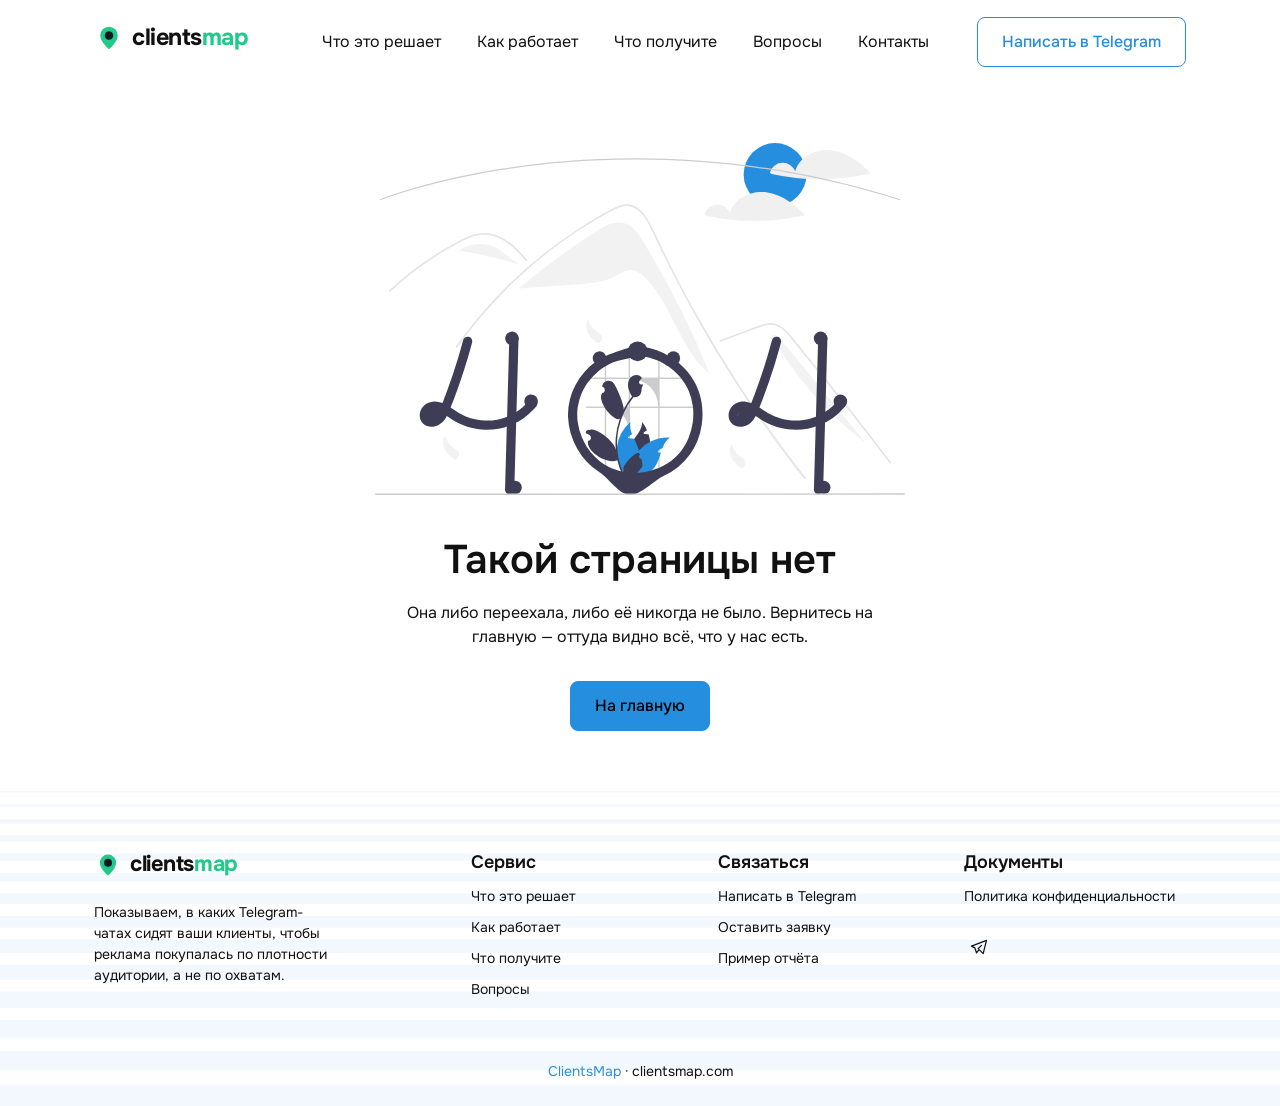
==== 404/index.html @ 2ca40e6f "Новое превью ссылки: цифра-крючок вместо логотипа" ====
<!DOCTYPE html><html lang="ru"><head><meta charSet="utf-8"/><meta name="viewport" content="width=device-width, initial-scale=1"/><meta name="viewport" content="width=device-width, initial-scale=1"/><link rel="preload" as="image" href="https://mc.yandex.ru/watch/112451333"/><link rel="stylesheet" href="/_next/static/css/e008b80ce0168f8d.css" data-precedence="next"/><link rel="stylesheet" href="/_next/static/css/e2a706d9f585fc41.css" data-precedence="next"/><link rel="preload" as="script" fetchPriority="low" href="/_next/static/chunks/webpack-4f7ef856f560f476.js"/><script src="/_next/static/chunks/fd9d1056-ad15f396ddf9b7e5.js" async=""></script><script src="/_next/static/chunks/117-1dcb5a3dc6cd755b.js" async=""></script><script src="/_next/static/chunks/main-app-92eacf9b0690cb42.js" async=""></script><script src="/_next/static/chunks/972-63c026cf2b9a37d3.js" async=""></script><script src="/_next/static/chunks/app/(layout)/layout-22148f242b699f96.js" async=""></script><script src="/_next/static/chunks/521-2ea0a8ee2efe18aa.js" async=""></script><script src="/_next/static/chunks/869-f943991c1857dffb.js" async=""></script><script src="/_next/static/chunks/app/(nopadding)/page-852018af060121c4.js" async=""></script><script src="/_next/static/chunks/app/layout-a619b2968a91c517.js" async=""></script><link rel="preload" href="https://www.googletagmanager.com/gtag/js?id=G-K88P6CGLE0" as="script"/><meta name="robots" content="noindex"/><link rel="preconnect" href="https://mc.yandex.ru"/><link rel="preconnect" href="https://www.googletagmanager.com"/><title>Страница не найдена | ClientsMap</title><meta name="description" content="Вы показываете список своих клиентов — мы показываем чаты, где их концентрация выше всего. Реклама покупается по плотности аудитории, а не по охватам."/><meta name="keywords" content="реклама в телеграм,где сидит аудитория,концентрация клиентов,telegram чаты аудитория,закупка рекламы телеграм,cpm телеграм"/><meta name="yandex-verification" content="e656f3db8198a0fa"/><meta property="og:title" content="ClientsMap — в каких Telegram-чатах сидят ваши клиенты"/><meta property="og:description" content="Список клиентов на входе, карта чатов с их концентрацией на выходе."/><meta property="og:url" content="https://clientsmap.com/"/><meta property="og:site_name" content="ClientsMap"/><meta property="og:image" content="https://clientsmap.com/og.png"/><meta property="og:image:width" content="1200"/><meta property="og:image:height" content="630"/><meta property="og:type" content="website"/><meta name="twitter:card" content="summary_large_image"/><meta name="twitter:title" content="ClientsMap — в каких Telegram-чатах сидят ваши клиенты"/><meta name="twitter:description" content="Список клиентов на входе, карта чатов с их концентрацией на выходе."/><meta name="twitter:image" content="https://clientsmap.com/og.png"/><link rel="icon" href="/favicon.ico" type="image/x-icon" sizes="16x16"/><link rel="icon" href="/favicon.ico" sizes="any"/><link rel="icon" href="/favicon.svg" type="image/svg+xml"/><link rel="apple-touch-icon" href="/apple-touch-icon.png"/><script type="application/ld+json">{"@context":"https://schema.org","@type":"Organization","name":"ClientsMap","url":"https://clientsmap.com","description":"Карта концентрации клиентов в Telegram-чатах для точной закупки рекламы."}</script><script src="/_next/static/chunks/polyfills-42372ed130431b0a.js" noModule=""></script></head><body><div class="wrapper d-flex flex-column justify-between"><nav class="navbar navbar-expand-lg fixed-top"><div class="container"><a class="navbar-brand" aria-label="ClientsMap" href="/"><span class="d-inline-flex align-center gap-2 logo-mark"><svg xmlns="http://www.w3.org/2000/svg" viewBox="0 0 24 24" width="30" height="30" fill="none" aria-hidden="true"><path d="M12 21s7-5.686 7-11a7 7 0 1 0-14 0c0 5.314 7 11 7 11Z" fill="#22c98a"></path><circle cx="12" cy="10" r="3.4" fill="#0f1720"></circle></svg><span class="logo-text" style="font-size:23.400000000000002px">clients<span>map</span></span></span></a><button class="navbar-toggler" type="button"><div class="navbar-toggler-icon"><span></span><span></span><span></span></div></button><div class="collapse navbar-collapse"><div class="navbar-content-inner ms-lg-auto d-flex flex-column flex-lg-row align-lg-center gap-4 gap-lg-10 p-2 p-lg-0"><ul class="navbar-nav gap-lg-2 gap-xl-5"><li class="nav-item"><a class="nav-link" href="/#problems">Что это решает</a></li><li class="nav-item"><a class="nav-link" href="/#how">Как работает</a></li><li class="nav-item"><a class="nav-link" href="/#result">Что получите</a></li><li class="nav-item"><a class="nav-link" href="/#faq">Вопросы</a></li><li class="nav-item"><a class="nav-link" href="/contact/">Контакты</a></li></ul><div class=""><a class="btn btn-outline-primary" href="https://t.me/clientsmap">Написать в Telegram</a></div></div></div></div></nav><main class="flex-grow-1"><section class="py-10 py-lg-15"><div class="container"><div class="row justify-center"><div class="col-lg-6"><div class="text-center"><img alt="not found" loading="lazy" width="860" height="571" decoding="async" data-nimg="1" class="img-fluid mb-10" style="color:transparent" src="/_next/static/media/error-blue.a4525ed1.svg"/><h2 class="mb-4">Такой страницы нет</h2><p class="mb-8">Она либо переехала, либо её никогда не было. Вернитесь на главную — оттуда видно всё, что у нас есть.</p><a class="btn btn-primary" href="/">На главную</a></div></div></div></div></section></main><footer class="footer bg-striped pt-10 pt-lg-15"><div class="container"><div class="row g-10"><div class="col-lg-9 col-xl-8 order-lg-2"><div class="row g-6"><div class="col-md-4 col-lg-4"><div class="footer-widget text-center text-md-start"><h6 class=" mb-2">Сервис</h6><ul class="link-list list-unstyled mb-0"><li><a href="/#problems">Что это решает</a></li><li><a href="/#how">Как работает</a></li><li><a href="/#result">Что получите</a></li><li><a href="/#faq">Вопросы</a></li></ul></div></div><div class="col-md-4 col-lg-4"><div class="footer-widget text-center text-md-start"><h6 class=" mb-2">Связаться</h6><ul class="link-list list-unstyled mb-0"><li><a href="https://t.me/clientsmap">Написать в Telegram</a></li><li><a href="/contact/">Оставить заявку</a></li><li><a href="/example/">Пример отчёта</a></li></ul></div></div><div class="col-md-4 col-lg-4"><div class="footer-widget text-center text-md-start"><h6 class=" mb-2">Документы</h6><ul class="link-list list-unstyled mb-0"><li><a href="/privacy/">Политика конфиденциальности</a></li></ul><ul class="list-unstyled d-flex flex-wrap align-center justify-center justify-md-start gap-3 social-list mb-0 mt-5"><li><a href="https://t.me/clientsmap" aria-label="Telegram"><svg xmlns="http://www.w3.org/2000/svg" fill="none" stroke="currentColor" stroke-linecap="round" stroke-linejoin="round" stroke-width="1.5" viewBox="0 0 24 24"><path stroke="none" d="M0 0h24v24H0z"></path><path d="M15 10l-4 4l6 6l4 -16l-18 7l4 2l2 6l3 -4"></path></svg></a></li></ul></div></div></div></div><div class="col-lg-3 order-lg-1 me-auto"><div class="footer-widget text-center text-lg-start"><a aria-label="ClientsMap" href="/"><span class="d-inline-flex align-center gap-2 logo-mark"><svg xmlns="http://www.w3.org/2000/svg" viewBox="0 0 24 24" width="28" height="28" fill="none" aria-hidden="true"><path d="M12 21s7-5.686 7-11a7 7 0 1 0-14 0c0 5.314 7 11 7 11Z" fill="#22c98a"></path><circle cx="12" cy="10" r="3.4" fill="#0f1720"></circle></svg><span class="logo-text" style="font-size:21.84px">clients<span>map</span></span></span></a><p class="fs-sm mb-0 mt-4">Показываем, в каких Telegram-чатах сидят ваши клиенты, чтобы реклама покупалась по плотности аудитории, а не по охватам.</p></div></div></div><div class="text-center py-6 mt-8"><p class="fs-sm mb-0"><span class="text-primary">ClientsMap</span> · clientsmap.com</p></div></div></footer></div><div class="Toastify"></div><noscript><div><img src="https://mc.yandex.ru/watch/112451333" style="position:absolute;left:-9999px" alt=""/></div></noscript><script src="/_next/static/chunks/webpack-4f7ef856f560f476.js" async=""></script><script>(self.__next_f=self.__next_f||[]).push([0]);self.__next_f.push([2,null])</script><script>self.__next_f.push([1,"1:HL[\"/_next/static/css/e008b80ce0168f8d.css\",\"style\"]\n2:HL[\"/_next/static/css/e2a706d9f585fc41.css\",\"style\"]\n"])</script><script>self.__next_f.push([1,"3:I[2846,[],\"\"]\n5:I[1074,[\"972\",\"static/chunks/972-63c026cf2b9a37d3.js\",\"540\",\"static/chunks/app/(layout)/layout-22148f242b699f96.js\"],\"default\"]\n6:I[2885,[\"972\",\"static/chunks/972-63c026cf2b9a37d3.js\",\"540\",\"static/chunks/app/(layout)/layout-22148f242b699f96.js\"],\"default\"]\n7:I[5878,[\"972\",\"static/chunks/972-63c026cf2b9a37d3.js\",\"521\",\"static/chunks/521-2ea0a8ee2efe18aa.js\",\"869\",\"static/chunks/869-f943991c1857dffb.js\",\"198\",\"static/chunks/app/(nopadding)/page-852018af060121c4.js\"],\"Image\"]\n8:I[2972,[\"972\",\"static/chunks/972-63c026cf2b9a37d3.js\",\"540\",\"static/chunks/app/(layout)/layout-22148f242b699f96.js\"],\"\"]\n9:I[4707,[],\"\"]\na:I[6423,[],\"\"]\nb:I[4309,[\"972\",\"static/chunks/972-63c026cf2b9a37d3.js\",\"185\",\"static/chunks/app/layout-a619b2968a91c517.js\"],\"default\"]\nd:I[8534,[\"972\",\"static/chunks/972-63c026cf2b9a37d3.js\",\"185\",\"static/chunks/app/layout-a619b2968a91c517.js\"],\"default\"]\ne:I[8034,[\"972\",\"static/chunks/972-63c026cf2b9a37d3.js\",\"185\",\"static/chunks/app/layout-a619b2968a91c517.js\"],\"default\"]\nf:I[8003,[\"972\",\"static/chunks/972-63c026cf2b9a37d3.js\",\"185\",\"static/chunks/app/layout-a619b2968a91c517.js\"],\"\"]\n11:I[1060,[],\"\"]\nc:{\"src\":\"/_next/static/media/error-blue.a4525ed1.svg\",\"height\":571,\"width\":860,\"blurWidth\":0,\"blurHeight\":0}\n12:[]\n"])</script><script>self.__next_f.push([1,"0:[\"$\",\"$L3\",null,{\"buildId\":\"eUZgpH7FFk9KNl43FUEYt\",\"assetPrefix\":\"\",\"urlParts\":[\"\",\"_not-found\",\"\"],\"initialTree\":[\"\",{\"children\":[\"/_not-found\",{\"children\":[\"__PAGE__\",{}]}]},\"$undefined\",\"$undefined\",true],\"initialSeedData\":[\"\",{\"children\":[\"/_not-found\",{\"children\":[\"__PAGE__\",{},[[\"$L4\",[\"$\",\"$L5\",null,{\"children\":[[\"$\",\"$L6\",null,{}],[\"$\",\"main\",null,{\"className\":\"flex-grow-1\",\"children\":[\"$\",\"section\",null,{\"className\":\"py-10 py-lg-15\",\"children\":[\"$\",\"div\",null,{\"className\":\"container\",\"children\":[\"$\",\"div\",null,{\"className\":\"row justify-center\",\"children\":[\"$\",\"div\",null,{\"className\":\"col-lg-6\",\"children\":[\"$\",\"div\",null,{\"className\":\"text-center\",\"children\":[[\"$\",\"$L7\",null,{\"src\":{\"src\":\"/_next/static/media/error-blue.a4525ed1.svg\",\"height\":571,\"width\":860,\"blurWidth\":0,\"blurHeight\":0},\"alt\":\"not found\",\"className\":\"img-fluid mb-10\"}],[\"$\",\"h2\",null,{\"className\":\"mb-4\",\"children\":\"Такой страницы нет\"}],[\"$\",\"p\",null,{\"className\":\"mb-8\",\"children\":\"Она либо переехала, либо её никогда не было. Вернитесь на главную — оттуда видно всё, что у нас есть.\"}],[\"$\",\"$L8\",null,{\"href\":\"/\",\"className\":\"btn btn-primary\",\"children\":\"На главную\"}]]}]}]}]}]}]}],[\"$\",\"footer\",null,{\"className\":\"footer bg-striped pt-10 pt-lg-15\",\"children\":[\"$\",\"div\",null,{\"className\":\"container\",\"children\":[[\"$\",\"div\",null,{\"className\":\"row g-10\",\"children\":[[\"$\",\"div\",null,{\"className\":\"col-lg-9 col-xl-8 order-lg-2\",\"children\":[\"$\",\"div\",null,{\"className\":\"row g-6\",\"children\":[[\"$\",\"div\",null,{\"className\":\"col-md-4 col-lg-4\",\"children\":[\"$\",\"div\",null,{\"className\":\"footer-widget text-center text-md-start\",\"children\":[[\"$\",\"h6\",null,{\"className\":\" mb-2\",\"children\":\"Сервис\"}],[\"$\",\"ul\",null,{\"className\":\"link-list list-unstyled mb-0\",\"children\":[[\"$\",\"li\",null,{\"children\":[\"$\",\"$L8\",null,{\"href\":\"/#problems\",\"children\":\"Что это решает\"}]}],[\"$\",\"li\",null,{\"children\":[\"$\",\"$L8\",null,{\"href\":\"/#how\",\"children\":\"Как работает\"}]}],[\"$\",\"li\",null,{\"children\":[\"$\",\"$L8\",null,{\"href\":\"/#result\",\"children\":\"Что получите\"}]}],[\"$\",\"li\",null,{\"children\":[\"$\",\"$L8\",null,{\"href\":\"/#faq\",\"children\":\"Вопросы\"}]}]]}]]}]}],[\"$\",\"div\",null,{\"className\":\"col-md-4 col-lg-4\",\"children\":[\"$\",\"div\",null,{\"className\":\"footer-widget text-center text-md-start\",\"children\":[[\"$\",\"h6\",null,{\"className\":\" mb-2\",\"children\":\"Связаться\"}],[\"$\",\"ul\",null,{\"className\":\"link-list list-unstyled mb-0\",\"children\":[[\"$\",\"li\",null,{\"children\":[\"$\",\"a\",null,{\"href\":\"https://t.me/clientsmap\",\"children\":\"Написать в Telegram\"}]}],[\"$\",\"li\",null,{\"children\":[\"$\",\"$L8\",null,{\"href\":\"/contact\",\"children\":\"Оставить заявку\"}]}],[\"$\",\"li\",null,{\"children\":[\"$\",\"a\",null,{\"href\":\"/example/\",\"children\":\"Пример отчёта\"}]}]]}]]}]}],[\"$\",\"div\",null,{\"className\":\"col-md-4 col-lg-4\",\"children\":[\"$\",\"div\",null,{\"className\":\"footer-widget text-center text-md-start\",\"children\":[[\"$\",\"h6\",null,{\"className\":\" mb-2\",\"children\":\"Документы\"}],[\"$\",\"ul\",null,{\"className\":\"link-list list-unstyled mb-0\",\"children\":[\"$\",\"li\",null,{\"children\":[\"$\",\"$L8\",null,{\"href\":\"/privacy/\",\"children\":\"Политика конфиденциальности\"}]}]}],[\"$\",\"ul\",null,{\"className\":\"list-unstyled d-flex flex-wrap align-center justify-center justify-md-start gap-3 social-list mb-0 mt-5\",\"children\":[\"$\",\"li\",null,{\"children\":[\"$\",\"a\",null,{\"href\":\"https://t.me/clientsmap\",\"aria-label\":\"Telegram\",\"children\":[\"$\",\"svg\",null,{\"xmlns\":\"http://www.w3.org/2000/svg\",\"fill\":\"none\",\"stroke\":\"currentColor\",\"strokeLinecap\":\"round\",\"strokeLinejoin\":\"round\",\"strokeWidth\":\"1.5\",\"viewBox\":\"0 0 24 24\",\"children\":[[\"$\",\"path\",null,{\"stroke\":\"none\",\"d\":\"M0 0h24v24H0z\"}],[\"$\",\"path\",null,{\"d\":\"M15 10l-4 4l6 6l4 -16l-18 7l4 2l2 6l3 -4\"}]]}]}]}]}]]}]}]]}]}],[\"$\",\"div\",null,{\"className\":\"col-lg-3 order-lg-1 me-auto\",\"children\":[\"$\",\"div\",null,{\"className\":\"footer-widget text-center text-lg-start\",\"children\":[[\"$\",\"$L8\",null,{\"href\":\"/\",\"aria-label\":\"ClientsMap\",\"children\":[\"$\",\"span\",null,{\"className\":\"d-inline-flex align-center gap-2 logo-mark\",\"children\":[[\"$\",\"svg\",null,{\"xmlns\":\"http://www.w3.org/2000/svg\",\"viewBox\":\"0 0 24 24\",\"width\":28,\"height\":28,\"fill\":\"none\",\"aria-hidden\":\"true\",\"children\":[[\"$\",\"path\",null,{\"d\":\"M12 21s7-5.686 7-11a7 7 0 1 0-14 0c0 5.314 7 11 7 11Z\",\"fill\":\"#22c98a\"}],[\"$\",\"circle\",null,{\"cx\":\"12\",\"cy\":\"10\",\"r\":\"3.4\",\"fill\":\"#0f1720\"}]]}],[\"$\",\"span\",null,{\"className\":\"logo-text\",\"style\":{\"fontSize\":21.84},\"children\":[\"clients\",[\"$\",\"span\",null,{\"children\":\"map\"}]]}]]}]}],[\"$\",\"p\",null,{\"className\":\"fs-sm mb-0 mt-4\",\"children\":\"Показываем, в каких Telegram-чатах сидят ваши клиенты, чтобы реклама покупалась по плотности аудитории, а не по охватам.\"}]]}]}]]}],[\"$\",\"div\",null,{\"className\":\"text-center py-6 mt-8\",\"children\":[\"$\",\"p\",null,{\"className\":\"fs-sm mb-0\",\"children\":[[\"$\",\"span\",null,{\"className\":\"text-primary\",\"children\":\"ClientsMap\"}],\" · clientsmap.com\"]}]}]]}]}]]}],null],null],null]},[null,[\"$\",\"$L9\",null,{\"parallelRouterKey\":\"children\",\"segmentPath\":[\"children\",\"/_not-found\",\"children\"],\"error\":\"$undefined\",\"errorStyles\":\"$undefined\",\"errorScripts\":\"$undefined\",\"template\":[\"$\",\"$La\",null,{}],\"templateStyles\":\"$undefined\",\"templateScripts\":\"$undefined\",\"notFound\":\"$undefined\",\"notFoundStyles\":\"$undefined\"}]],null]},[[[[\"$\",\"link\",\"0\",{\"rel\":\"stylesheet\",\"href\":\"/_next/static/css/e008b80ce0168f8d.css\",\"precedence\":\"next\",\"crossOrigin\":\"$undefined\"}],[\"$\",\"link\",\"1\",{\"rel\":\"stylesheet\",\"href\":\"/_next/static/css/e2a706d9f585fc41.css\",\"precedence\":\"next\",\"crossOrigin\":\"$undefined\"}]],[\"$\",\"html\",null,{\"lang\":\"ru\",\"children\":[[\"$\",\"head\",null,{\"children\":[[\"$\",\"meta\",null,{\"name\":\"viewport\",\"content\":\"width=device-width, initial-scale=1\"}],[\"$\",\"link\",null,{\"rel\":\"preconnect\",\"href\":\"https://mc.yandex.ru\"}],[\"$\",\"link\",null,{\"rel\":\"preconnect\",\"href\":\"https://www.googletagmanager.com\"}],[\"$\",\"script\",null,{\"type\":\"application/ld+json\",\"dangerouslySetInnerHTML\":{\"__html\":\"{\\\"@context\\\":\\\"https://schema.org\\\",\\\"@type\\\":\\\"Organization\\\",\\\"name\\\":\\\"ClientsMap\\\",\\\"url\\\":\\\"https://clientsmap.com\\\",\\\"description\\\":\\\"Карта концентрации клиентов в Telegram-чатах для точной закупки рекламы.\\\"}\"}}]]}],[\"$\",\"body\",null,{\"children\":[[\"$\",\"$Lb\",null,{\"children\":[\"$\",\"div\",null,{\"className\":\"wrapper d-flex flex-column justify-between\",\"children\":[\"$\",\"$L9\",null,{\"parallelRouterKey\":\"children\",\"segmentPath\":[\"children\"],\"error\":\"$undefined\",\"errorStyles\":\"$undefined\",\"errorScripts\":\"$undefined\",\"template\":[\"$\",\"$La\",null,{}],\"templateStyles\":\"$undefined\",\"templateScripts\":\"$undefined\",\"notFound\":[\"$\",\"$L5\",null,{\"children\":[[\"$\",\"$L6\",null,{}],[\"$\",\"main\",null,{\"className\":\"flex-grow-1\",\"children\":[\"$\",\"section\",null,{\"className\":\"py-10 py-lg-15\",\"children\":[\"$\",\"div\",null,{\"className\":\"container\",\"children\":[\"$\",\"div\",null,{\"className\":\"row justify-center\",\"children\":[\"$\",\"div\",null,{\"className\":\"col-lg-6\",\"children\":[\"$\",\"div\",null,{\"className\":\"text-center\",\"children\":[[\"$\",\"$L7\",null,{\"src\":\"$c\",\"alt\":\"not found\",\"className\":\"img-fluid mb-10\"}],[\"$\",\"h2\",null,{\"className\":\"mb-4\",\"children\":\"Такой страницы нет\"}],[\"$\",\"p\",null,{\"className\":\"mb-8\",\"children\":\"Она либо переехала, либо её никогда не было. Вернитесь на главную — оттуда видно всё, что у нас есть.\"}],[\"$\",\"$L8\",null,{\"href\":\"/\",\"className\":\"btn btn-primary\",\"children\":\"На главную\"}]]}]}]}]}]}]}],[\"$\",\"footer\",null,{\"className\":\"footer bg-striped pt-10 pt-lg-15\",\"children\":[\"$\",\"div\",null,{\"className\":\"container\",\"children\":[[\"$\",\"div\",null,{\"className\":\"row g-10\",\"children\":[[\"$\",\"div\",null,{\"className\":\"col-lg-9 col-xl-8 order-lg-2\",\"children\":[\"$\",\"div\",null,{\"className\":\"row g-6\",\"children\":[[\"$\",\"div\",null,{\"className\":\"col-md-4 col-lg-4\",\"children\":[\"$\",\"div\",null,{\"className\":\"footer-widget text-center text-md-start\",\"children\":[[\"$\",\"h6\",null,{\"className\":\" mb-2\",\"children\":\"Сервис\"}],[\"$\",\"ul\",null,{\"className\":\"link-list list-unstyled mb-0\",\"children\":[[\"$\",\"li\",null,{\"children\":[\"$\",\"$L8\",null,{\"href\":\"/#problems\",\"children\":\"Что это решает\"}]}],[\"$\",\"li\",null,{\"children\":[\"$\",\"$L8\",null,{\"href\":\"/#how\",\"children\":\"Как работает\"}]}],[\"$\",\"li\",null,{\"children\":[\"$\",\"$L8\",null,{\"href\":\"/#result\",\"children\":\"Что получите\"}]}],[\"$\",\"li\",null,{\"children\":[\"$\",\"$L8\",null,{\"href\":\"/#faq\",\"children\":\"Вопросы\"}]}]]}]]}]}],[\"$\",\"div\",null,{\"className\":\"col-md-4 col-lg-4\",\"children\":[\"$\",\"div\",null,{\"className\":\"footer-widget text-center text-md-start\",\"children\":[[\"$\",\"h6\",null,{\"className\":\" mb-2\",\"children\":\"Связаться\"}],[\"$\",\"ul\",null,{\"className\":\"link-list list-unstyled mb-0\",\"children\":[[\"$\",\"li\",null,{\"children\":[\"$\",\"a\",null,{\"href\":\"https://t.me/clientsmap\",\"children\":\"Написать в Telegram\"}]}],[\"$\",\"li\",null,{\"children\":[\"$\",\"$L8\",null,{\"href\":\"/contact\",\"children\":\"Оставить заявку\"}]}],[\"$\",\"li\",null,{\"children\":[\"$\",\"a\",null,{\"href\":\"/example/\",\"children\":\"Пример отчёта\"}]}]]}]]}]}],[\"$\",\"div\",null,{\"className\":\"col-md-4 col-lg-4\",\"children\":[\"$\",\"div\",null,{\"className\":\"footer-widget text-center text-md-start\",\"children\":[[\"$\",\"h6\",null,{\"className\":\" mb-2\",\"children\":\"Документы\"}],[\"$\",\"ul\",null,{\"className\":\"link-list list-unstyled mb-0\",\"children\":[\"$\",\"li\",null,{\"children\":[\"$\",\"$L8\",null,{\"href\":\"/privacy/\",\"children\":\"Политика конфиденциальности\"}]}]}],[\"$\",\"ul\",null,{\"className\":\"list-unstyled d-flex flex-wrap align-center justify-center justify-md-start gap-3 social-list mb-0 mt-5\",\"children\":[\"$\",\"li\",null,{\"children\":[\"$\",\"a\",null,{\"href\":\"https://t.me/clientsmap\",\"aria-label\":\"Telegram\",\"children\":[\"$\",\"svg\",null,{\"xmlns\":\"http://www.w3.org/2000/svg\",\"fill\":\"none\",\"stroke\":\"currentColor\",\"strokeLinecap\":\"round\",\"strokeLinejoin\":\"round\",\"strokeWidth\":\"1.5\",\"viewBox\":\"0 0 24 24\",\"children\":[[\"$\",\"path\",null,{\"stroke\":\"none\",\"d\":\"M0 0h24v24H0z\"}],[\"$\",\"path\",null,{\"d\":\"M15 10l-4 4l6 6l4 -16l-18 7l4 2l2 6l3 -4\"}]]}]}]}]}]]}]}]]}]}],[\"$\",\"div\",null,{\"className\":\"col-lg-3 order-lg-1 me-auto\",\"children\":[\"$\",\"div\",null,{\"className\":\"footer-widget text-center text-lg-start\",\"children\":[[\"$\",\"$L8\",null,{\"href\":\"/\",\"aria-label\":\"ClientsMap\",\"children\":[\"$\",\"span\",null,{\"className\":\"d-inline-flex align-center gap-2 logo-mark\",\"children\":[[\"$\",\"svg\",null,{\"xmlns\":\"http://www.w3.org/2000/svg\",\"viewBox\":\"0 0 24 24\",\"width\":28,\"height\":28,\"fill\":\"none\",\"aria-hidden\":\"true\",\"children\":[[\"$\",\"path\",null,{\"d\":\"M12 21s7-5.686 7-11a7 7 0 1 0-14 0c0 5.314 7 11 7 11Z\",\"fill\":\"#22c98a\"}],[\"$\",\"circle\",null,{\"cx\":\"12\",\"cy\":\"10\",\"r\":\"3.4\",\"fill\":\"#0f1720\"}]]}],[\"$\",\"span\",null,{\"className\":\"logo-text\",\"style\":{\"fontSize\":21.84},\"children\":[\"clients\",[\"$\",\"span\",null,{\"children\":\"map\"}]]}]]}]}],[\"$\",\"p\",null,{\"className\":\"fs-sm mb-0 mt-4\",\"children\":\"Показываем, в каких Telegram-чатах сидят ваши клиенты, чтобы реклама покупалась по плотности аудитории, а не по охватам.\"}]]}]}]]}],[\"$\",\"div\",null,{\"className\":\"text-center py-6 mt-8\",\"children\":[\"$\",\"p\",null,{\"className\":\"fs-sm mb-0\",\"children\":[[\"$\",\"span\",null,{\"className\":\"text-primary\",\"children\":\"ClientsMap\"}],\" · clientsmap.com\"]}]}]]}]}]]}],\"notFoundStyles\":[]}]}]}],[\"$\",\"$Ld\",null,{}],[\"$\",\"$Le\",null,{}],[\"$\",\"$Lf\",null,{\"id\":\"analytics\",\"strategy\":\"afterInteractive\",\"children\":\"\\ntry{\\n(function(m,e,t,r,i,k,a){m[i]=m[i]||function(){(m[i].a=m[i].a||[]).push(arguments)};m[i].l=1*new Date();for(var j=0;j\u003ce.scripts.length;j++){if(e.scripts[j].src===r){return;}}k=e.createElement(t),a=e.getElementsByTagName(t)[0],k.async=1,k.src=r,a.parentNode.insertBefore(k,a)})(window,document,'script','https://mc.yandex.ru/metrika/tag.js?id=112451333','ym');\\nif(typeof window.ym==='function'){window.ym(112451333,'init',{ssr:true,webvisor:true,clickmap:true,accurateTrackBounce:true,trackLinks:true});}\\n}catch(e){}\\ntry{\\nwindow.dataLayer=window.dataLayer||[];\\nwindow.gtag=function(){window.dataLayer.push(arguments);};\\nwindow.gtag('js',new Date());window.gtag('config','G-K88P6CGLE0');\\n}catch(e){}\\n\\t\\t\\t\\t\"}],[\"$\",\"$Lf\",null,{\"src\":\"https://www.googletagmanager.com/gtag/js?id=G-K88P6CGLE0\",\"strategy\":\"afterInteractive\"}],[\"$\",\"noscript\",null,{\"children\":[\"$\",\"div\",null,{\"children\":[\"$\",\"img\",null,{\"src\":\"https://mc.yandex.ru/watch/112451333\",\"style\":{\"position\":\"absolute\",\"left\":\"-9999px\"},\"alt\":\"\"}]}]}]]}]]}]],null],null],\"couldBeIntercepted\":false,\"initialHead\":[[\"$\",\"meta\",null,{\"name\":\"robots\",\"content\":\"noindex\"}],\"$L10\"],\"globalErrorComponent\":\"$11\",\"missingSlots\":\"$W12\"}]\n"])</script><script>self.__next_f.push([1,"10:[[\"$\",\"meta\",\"0\",{\"name\":\"viewport\",\"content\":\"width=device-width, initial-scale=1\"}],[\"$\",\"meta\",\"1\",{\"charSet\":\"utf-8\"}],[\"$\",\"title\",\"2\",{\"children\":\"Страница не найдена | ClientsMap\"}],[\"$\",\"meta\",\"3\",{\"name\":\"description\",\"content\":\"Вы показываете список своих клиентов — мы показываем чаты, где их концентрация выше всего. Реклама покупается по плотности аудитории, а не по охватам.\"}],[\"$\",\"meta\",\"4\",{\"name\":\"keywords\",\"content\":\"реклама в телеграм,где сидит аудитория,концентрация клиентов,telegram чаты аудитория,закупка рекламы телеграм,cpm телеграм\"}],[\"$\",\"meta\",\"5\",{\"name\":\"yandex-verification\",\"content\":\"e656f3db8198a0fa\"}],[\"$\",\"meta\",\"6\",{\"property\":\"og:title\",\"content\":\"ClientsMap — в каких Telegram-чатах сидят ваши клиенты\"}],[\"$\",\"meta\",\"7\",{\"property\":\"og:description\",\"content\":\"Список клиентов на входе, карта чатов с их концентрацией на выходе.\"}],[\"$\",\"meta\",\"8\",{\"property\":\"og:url\",\"content\":\"https://clientsmap.com/\"}],[\"$\",\"meta\",\"9\",{\"property\":\"og:site_name\",\"content\":\"ClientsMap\"}],[\"$\",\"meta\",\"10\",{\"property\":\"og:image\",\"content\":\"https://clientsmap.com/og.png\"}],[\"$\",\"meta\",\"11\",{\"property\":\"og:image:width\",\"content\":\"1200\"}],[\"$\",\"meta\",\"12\",{\"property\":\"og:image:height\",\"content\":\"630\"}],[\"$\",\"meta\",\"13\",{\"property\":\"og:type\",\"content\":\"website\"}],[\"$\",\"meta\",\"14\",{\"name\":\"twitter:card\",\"content\":\"summary_large_image\"}],[\"$\",\"meta\",\"15\",{\"name\":\"twitter:title\",\"content\":\"ClientsMap — в каких Telegram-чатах сидят ваши клиенты\"}],[\"$\",\"meta\",\"16\",{\"name\":\"twitter:description\",\"content\":\"Список клиентов на входе, карта чатов с их концентрацией на выходе.\"}],[\"$\",\"meta\",\"17\",{\"name\":\"twitter:image\",\"content\":\"https://clientsmap.com/og.png\"}],[\"$\",\"link\",\"18\",{\"rel\":\"icon\",\"href\":\"/favicon.ico\",\"type\":\"image/x-icon\",\"sizes\":\"16x16\"}],[\"$\",\"link\",\"19\",{\"rel\":\"icon\",\"href\":\"/favicon.ico\",\"sizes\":\"any\"}],[\"$\",\"link\",\"20\",{\"rel\":\"icon\",\"href\":\"/favicon.svg\",\"type\":\"image/svg+xml\"}],[\"$\",\"link\",\"21\",{\"rel\":\"apple-touch-icon\",\"href\":\"/apple-touch-icon.png\"}]]\n"])</script><script>self.__next_f.push([1,"4:null\n"])</script></body></html>
---- _next/static/css/e008b80ce0168f8d.css ----
:root{--toastify-color-light:#fff;--toastify-color-dark:#121212;--toastify-color-info:#3498db;--toastify-color-success:#07bc0c;--toastify-color-warning:#f1c40f;--toastify-color-error:#e74c3c;--toastify-color-transparent:hsla(0,0%,100%,.7);--toastify-icon-color-info:var(--toastify-color-info);--toastify-icon-color-success:var(--toastify-color-success);--toastify-icon-color-warning:var(--toastify-color-warning);--toastify-icon-color-error:var(--toastify-color-error);--toastify-toast-width:320px;--toastify-toast-offset:16px;--toastify-toast-top:max(var(--toastify-toast-offset),env(safe-area-inset-top));--toastify-toast-right:max(var(--toastify-toast-offset),env(safe-area-inset-right));--toastify-toast-left:max(var(--toastify-toast-offset),env(safe-area-inset-left));--toastify-toast-bottom:max(var(--toastify-toast-offset),env(safe-area-inset-bottom));--toastify-toast-background:#fff;--toastify-toast-min-height:64px;--toastify-toast-max-height:800px;--toastify-toast-bd-radius:6px;--toastify-font-family:sans-serif;--toastify-z-index:9999;--toastify-text-color-light:#757575;--toastify-text-color-dark:#fff;--toastify-text-color-info:#fff;--toastify-text-color-success:#fff;--toastify-text-color-warning:#fff;--toastify-text-color-error:#fff;--toastify-spinner-color:#616161;--toastify-spinner-color-empty-area:#e0e0e0;--toastify-color-progress-light:linear-gradient(90deg,#4cd964,#5ac8fa,#007aff,#34aadc,#5856d6,#ff2d55);--toastify-color-progress-dark:#bb86fc;--toastify-color-progress-info:var(--toastify-color-info);--toastify-color-progress-success:var(--toastify-color-success);--toastify-color-progress-warning:var(--toastify-color-warning);--toastify-color-progress-error:var(--toastify-color-error);--toastify-color-progress-bgo:0.2}.Toastify__toast-container{z-index:var(--toastify-z-index);-webkit-transform:translateZ(var(--toastify-z-index));position:fixed;padding:4px;width:var(--toastify-toast-width);box-sizing:border-box;color:#fff}.Toastify__toast-container--top-left{top:var(--toastify-toast-top);left:var(--toastify-toast-left)}.Toastify__toast-container--top-center{top:var(--toastify-toast-top);left:50%;transform:translateX(-50%)}.Toastify__toast-container--top-right{top:var(--toastify-toast-top);right:var(--toastify-toast-right)}.Toastify__toast-container--bottom-left{bottom:var(--toastify-toast-bottom);left:var(--toastify-toast-left)}.Toastify__toast-container--bottom-center{bottom:var(--toastify-toast-bottom);left:50%;transform:translateX(-50%)}.Toastify__toast-container--bottom-right{bottom:var(--toastify-toast-bottom);right:var(--toastify-toast-right)}@media only screen and (max-width:480px){.Toastify__toast-container{width:100vw;padding:0;left:env(safe-area-inset-left);margin:0}.Toastify__toast-container--top-center,.Toastify__toast-container--top-left,.Toastify__toast-container--top-right{top:env(safe-area-inset-top);transform:translateX(0)}.Toastify__toast-container--bottom-center,.Toastify__toast-container--bottom-left,.Toastify__toast-container--bottom-right{bottom:env(safe-area-inset-bottom);transform:translateX(0)}.Toastify__toast-container--rtl{right:env(safe-area-inset-right);left:auto}}.Toastify__toast{--y:0;position:relative;touch-action:none;min-height:var(--toastify-toast-min-height);box-sizing:border-box;margin-bottom:1rem;padding:8px;border-radius:var(--toastify-toast-bd-radius);box-shadow:0 4px 12px rgba(0,0,0,.1);display:flex;justify-content:space-between;max-height:var(--toastify-toast-max-height);font-family:var(--toastify-font-family);cursor:default;direction:ltr;z-index:0;overflow:hidden}.Toastify__toast--stacked{position:absolute;width:100%;transform:translate3d(0,var(--y),0) scale(var(--s));transition:transform .3s}.Toastify__toast--stacked[data-collapsed] .Toastify__close-button,.Toastify__toast--stacked[data-collapsed] .Toastify__toast-body{transition:opacity .1s}.Toastify__toast--stacked[data-collapsed=false]{overflow:visible}.Toastify__toast--stacked[data-collapsed=true]:not(:last-child)>*{opacity:0}.Toastify__toast--stacked:after{content:"";position:absolute;left:0;right:0;height:calc(var(--g) * 1px);bottom:100%}.Toastify__toast--stacked[data-pos=top]{top:0}.Toastify__toast--stacked[data-pos=bot]{bottom:0}.Toastify__toast--stacked[data-pos=bot].Toastify__toast--stacked:before{transform-origin:top}.Toastify__toast--stacked[data-pos=top].Toastify__toast--stacked:before{transform-origin:bottom}.Toastify__toast--stacked:before{content:"";position:absolute;left:0;right:0;bottom:0;height:100%;transform:scaleY(3);z-index:-1}.Toastify__toast--rtl{direction:rtl}.Toastify__toast--close-on-click{cursor:pointer}.Toastify__toast-body{margin:auto 0;flex:1 1 auto;padding:6px;display:flex;align-items:center}.Toastify__toast-body>div:last-child{word-break:break-word;flex:1 1}.Toastify__toast-icon{-webkit-margin-end:10px;margin-inline-end:10px;width:20px;flex-shrink:0;display:flex}.Toastify--animate{animation-fill-mode:both;animation-duration:.5s}.Toastify--animate-icon{animation-fill-mode:both;animation-duration:.3s}@media only screen and (max-width:480px){.Toastify__toast{margin-bottom:0;border-radius:0}}.Toastify__toast-theme--dark{background:var(--toastify-color-dark);color:var(--toastify-text-color-dark)}.Toastify__toast-theme--colored.Toastify__toast--default,.Toastify__toast-theme--light{background:var(--toastify-color-light);color:var(--toastify-text-color-light)}.Toastify__toast-theme--colored.Toastify__toast--info{color:var(--toastify-text-color-info);background:var(--toastify-color-info)}.Toastify__toast-theme--colored.Toastify__toast--success{color:var(--toastify-text-color-success);background:var(--toastify-color-success)}.Toastify__toast-theme--colored.Toastify__toast--warning{color:var(--toastify-text-color-warning);background:var(--toastify-color-warning)}.Toastify__toast-theme--colored.Toastify__toast--error{color:var(--toastify-text-color-error);background:var(--toastify-color-error)}.Toastify__progress-bar-theme--light{background:var(--toastify-color-progress-light)}.Toastify__progress-bar-theme--dark{background:var(--toastify-color-progress-dark)}.Toastify__progress-bar--info{background:var(--toastify-color-progress-info)}.Toastify__progress-bar--success{background:var(--toastify-color-progress-success)}.Toastify__progress-bar--warning{background:var(--toastify-color-progress-warning)}.Toastify__progress-bar--error{background:var(--toastify-color-progress-error)}.Toastify__progress-bar-theme--colored.Toastify__progress-bar--error,.Toastify__progress-bar-theme--colored.Toastify__progress-bar--info,.Toastify__progress-bar-theme--colored.Toastify__progress-bar--success,.Toastify__progress-bar-theme--colored.Toastify__progress-bar--warning{background:var(--toastify-color-transparent)}.Toastify__close-button{color:#fff;background:transparent;outline:none;border:none;padding:0;cursor:pointer;opacity:.7;transition:.3s ease;align-self:flex-start;z-index:1}.Toastify__close-button--light{color:#000;opacity:.3}.Toastify__close-button>svg{fill:currentColor;height:16px;width:14px}.Toastify__close-button:focus,.Toastify__close-button:hover{opacity:1}@keyframes Toastify__trackProgress{0%{transform:scaleX(1)}to{transform:scaleX(0)}}.Toastify__progress-bar{position:absolute;bottom:0;left:0;width:100%;height:100%;z-index:var(--toastify-z-index);opacity:.7;transform-origin:left;border-bottom-left-radius:var(--toastify-toast-bd-radius)}.Toastify__progress-bar--animated{animation:Toastify__trackProgress linear 1 forwards}.Toastify__progress-bar--controlled{transition:transform .2s}.Toastify__progress-bar--rtl{right:0;left:auto;transform-origin:right;border-bottom-left-radius:0;border-bottom-right-radius:var(--toastify-toast-bd-radius)}.Toastify__progress-bar--wrp{position:absolute;bottom:0;left:0;width:100%;height:5px;border-bottom-left-radius:var(--toastify-toast-bd-radius)}.Toastify__progress-bar--wrp[data-hidden=true]{opacity:0}.Toastify__progress-bar--bg{opacity:var(--toastify-color-progress-bgo);width:100%;height:100%}.Toastify__spinner{width:20px;height:20px;box-sizing:border-box;border:2px solid;border-radius:100%;border-color:var(--toastify-spinner-color-empty-area);border-right-color:var(--toastify-spinner-color);animation:Toastify__spin .65s linear infinite}@keyframes Toastify__bounceInRight{0%,60%,75%,90%,to{animation-timing-function:cubic-bezier(.215,.61,.355,1)}0%{opacity:0;transform:translate3d(3000px,0,0)}60%{opacity:1;transform:translate3d(-25px,0,0)}75%{transform:translate3d(10px,0,0)}90%{transform:translate3d(-5px,0,0)}to{transform:none}}@keyframes Toastify__bounceOutRight{20%{opacity:1;transform:translate3d(-20px,var(--y),0)}to{opacity:0;transform:translate3d(2000px,var(--y),0)}}@keyframes Toastify__bounceInLeft{0%,60%,75%,90%,to{animation-timing-function:cubic-bezier(.215,.61,.355,1)}0%{opacity:0;transform:translate3d(-3000px,0,0)}60%{opacity:1;transform:translate3d(25px,0,0)}75%{transform:translate3d(-10px,0,0)}90%{transform:translate3d(5px,0,0)}to{transform:none}}@keyframes Toastify__bounceOutLeft{20%{opacity:1;transform:translate3d(20px,var(--y),0)}to{opacity:0;transform:translate3d(-2000px,var(--y),0)}}@keyframes Toastify__bounceInUp{0%,60%,75%,90%,to{animation-timing-function:cubic-bezier(.215,.61,.355,1)}0%{opacity:0;transform:translate3d(0,3000px,0)}60%{opacity:1;transform:translate3d(0,-20px,0)}75%{transform:translate3d(0,10px,0)}90%{transform:translate3d(0,-5px,0)}to{transform:translateZ(0)}}@keyframes Toastify__bounceOutUp{20%{transform:translate3d(0,calc(var(--y) - 10px),0)}40%,45%{opacity:1;transform:translate3d(0,calc(var(--y) + 20px),0)}to{opacity:0;transform:translate3d(0,-2000px,0)}}@keyframes Toastify__bounceInDown{0%,60%,75%,90%,to{animation-timing-function:cubic-bezier(.215,.61,.355,1)}0%{opacity:0;transform:translate3d(0,-3000px,0)}60%{opacity:1;transform:translate3d(0,25px,0)}75%{transform:translate3d(0,-10px,0)}90%{transform:translate3d(0,5px,0)}to{transform:none}}@keyframes Toastify__bounceOutDown{20%{transform:translate3d(0,calc(var(--y) - 10px),0)}40%,45%{opacity:1;transform:translate3d(0,calc(var(--y) + 20px),0)}to{opacity:0;transform:translate3d(0,2000px,0)}}.Toastify__bounce-enter--bottom-left,.Toastify__bounce-enter--top-left{animation-name:Toastify__bounceInLeft}.Toastify__bounce-enter--bottom-right,.Toastify__bounce-enter--top-right{animation-name:Toastify__bounceInRight}.Toastify__bounce-enter--top-center{animation-name:Toastify__bounceInDown}.Toastify__bounce-enter--bottom-center{animation-name:Toastify__bounceInUp}.Toastify__bounce-exit--bottom-left,.Toastify__bounce-exit--top-left{animation-name:Toastify__bounceOutLeft}.Toastify__bounce-exit--bottom-right,.Toastify__bounce-exit--top-right{animation-name:Toastify__bounceOutRight}.Toastify__bounce-exit--top-center{animation-name:Toastify__bounceOutUp}.Toastify__bounce-exit--bottom-center{animation-name:Toastify__bounceOutDown}@keyframes Toastify__zoomIn{0%{opacity:0;transform:scale3d(.3,.3,.3)}50%{opacity:1}}@keyframes Toastify__zoomOut{0%{opacity:1}50%{opacity:0;transform:translate3d(0,var(--y),0) scale3d(.3,.3,.3)}to{opacity:0}}.Toastify__zoom-enter{animation-name:Toastify__zoomIn}.Toastify__zoom-exit{animation-name:Toastify__zoomOut}@keyframes Toastify__flipIn{0%{transform:perspective(400px) rotateX(90deg);animation-timing-function:ease-in;opacity:0}40%{transform:perspective(400px) rotateX(-20deg);animation-timing-function:ease-in}60%{transform:perspective(400px) rotateX(10deg);opacity:1}80%{transform:perspective(400px) rotateX(-5deg)}to{transform:perspective(400px)}}@keyframes Toastify__flipOut{0%{transform:translate3d(0,var(--y),0) perspective(400px)}30%{transform:translate3d(0,var(--y),0) perspective(400px) rotateX(-20deg);opacity:1}to{transform:translate3d(0,var(--y),0) perspective(400px) rotateX(90deg);opacity:0}}.Toastify__flip-enter{animation-name:Toastify__flipIn}.Toastify__flip-exit{animation-name:Toastify__flipOut}@keyframes Toastify__slideInRight{0%{transform:translate3d(110%,0,0);visibility:visible}to{transform:translate3d(0,var(--y),0)}}@keyframes Toastify__slideInLeft{0%{transform:translate3d(-110%,0,0);visibility:visible}to{transform:translate3d(0,var(--y),0)}}@keyframes Toastify__slideInUp{0%{transform:translate3d(0,110%,0);visibility:visible}to{transform:translate3d(0,var(--y),0)}}@keyframes Toastify__slideInDown{0%{transform:translate3d(0,-110%,0);visibility:visible}to{transform:translate3d(0,var(--y),0)}}@keyframes Toastify__slideOutRight{0%{transform:translate3d(0,var(--y),0)}to{visibility:hidden;transform:translate3d(110%,var(--y),0)}}@keyframes Toastify__slideOutLeft{0%{transform:translate3d(0,var(--y),0)}to{visibility:hidden;transform:translate3d(-110%,var(--y),0)}}@keyframes Toastify__slideOutDown{0%{transform:translate3d(0,var(--y),0)}to{visibility:hidden;transform:translate3d(0,500px,0)}}@keyframes Toastify__slideOutUp{0%{transform:translate3d(0,var(--y),0)}to{visibility:hidden;transform:translate3d(0,-500px,0)}}.Toastify__slide-enter--bottom-left,.Toastify__slide-enter--top-left{animation-name:Toastify__slideInLeft}.Toastify__slide-enter--bottom-right,.Toastify__slide-enter--top-right{animation-name:Toastify__slideInRight}.Toastify__slide-enter--top-center{animation-name:Toastify__slideInDown}.Toastify__slide-enter--bottom-center{animation-name:Toastify__slideInUp}.Toastify__slide-exit--bottom-left,.Toastify__slide-exit--top-left{animation-name:Toastify__slideOutLeft;animation-timing-function:ease-in;animation-duration:.3s}.Toastify__slide-exit--bottom-right,.Toastify__slide-exit--top-right{animation-name:Toastify__slideOutRight;animation-timing-function:ease-in;animation-duration:.3s}.Toastify__slide-exit--top-center{animation-name:Toastify__slideOutUp;animation-timing-function:ease-in;animation-duration:.3s}.Toastify__slide-exit--bottom-center{animation-name:Toastify__slideOutDown;animation-timing-function:ease-in;animation-duration:.3s}@keyframes Toastify__spin{0%{transform:rotate(0deg)}to{transform:rotate(1turn)}}@font-face{font-family:swiper-icons;src:url("data:application/font-woff;charset=utf-8;base64, [base64]//wADZ2x5ZgAAAywAAADMAAAD2MHtryVoZWFkAAABbAAAADAAAAA2E2+eoWhoZWEAAAGcAAAAHwAAACQC9gDzaG10eAAAAigAAAAZAAAArgJkABFsb2NhAAAC0AAAAFoAAABaFQAUGG1heHAAAAG8AAAAHwAAACAAcABAbmFtZQAAA/gAAAE5AAACXvFdBwlwb3N0AAAFNAAAAGIAAACE5s74hXjaY2BkYGAAYpf5Hu/j+W2+MnAzMYDAzaX6QjD6/4//Bxj5GA8AuRwMYGkAPywL13jaY2BkYGA88P8Agx4j+/8fQDYfA1AEBWgDAIB2BOoAeNpjYGRgYNBh4GdgYgABEMnIABJzYNADCQAACWgAsQB42mNgYfzCOIGBlYGB0YcxjYGBwR1Kf2WQZGhhYGBiYGVmgAFGBiQQkOaawtDAoMBQxXjg/wEGPcYDDA4wNUA2CCgwsAAAO4EL6gAAeNpj2M0gyAACqxgGNWBkZ2D4/wMA+xkDdgAAAHjaY2BgYGaAYBkGRgYQiAHyGMF8FgYHIM3DwMHABGQrMOgyWDLEM1T9/w8UBfEMgLzE////P/5//f/V/xv+r4eaAAeMbAxwIUYmIMHEgKYAYjUcsDAwsLKxc3BycfPw8jEQA/[base64]/uznmfPFBNODM2K7MTQ45YEAZqGP81AmGGcF3iPqOop0r1SPTaTbVkfUe4HXj97wYE+yNwWYxwWu4v1ugWHgo3S1XdZEVqWM7ET0cfnLGxWfkgR42o2PvWrDMBSFj/IHLaF0zKjRgdiVMwScNRAoWUoH78Y2icB/yIY09An6AH2Bdu/UB+yxopYshQiEvnvu0dURgDt8QeC8PDw7Fpji3fEA4z/PEJ6YOB5hKh4dj3EvXhxPqH/SKUY3rJ7srZ4FZnh1PMAtPhwP6fl2PMJMPDgeQ4rY8YT6Gzao0eAEA409DuggmTnFnOcSCiEiLMgxCiTI6Cq5DZUd3Qmp10vO0LaLTd2cjN4fOumlc7lUYbSQcZFkutRG7g6JKZKy0RmdLY680CDnEJ+UMkpFFe1RN7nxdVpXrC4aTtnaurOnYercZg2YVmLN/d/gczfEimrE/fs/bOuq29Zmn8tloORaXgZgGa78yO9/cnXm2BpaGvq25Dv9S4E9+5SIc9PqupJKhYFSSl47+Qcr1mYNAAAAeNptw0cKwkAAAMDZJA8Q7OUJvkLsPfZ6zFVERPy8qHh2YER+3i/BP83vIBLLySsoKimrqKqpa2hp6+jq6RsYGhmbmJqZSy0sraxtbO3sHRydnEMU4uR6yx7JJXveP7WrDycAAAAAAAH//wACeNpjYGRgYOABYhkgZgJCZgZNBkYGLQZtIJsFLMYAAAw3ALgAeNolizEKgDAQBCchRbC2sFER0YD6qVQiBCv/H9ezGI6Z5XBAw8CBK/m5iQQVauVbXLnOrMZv2oLdKFa8Pjuru2hJzGabmOSLzNMzvutpB3N42mNgZGBg4GKQYzBhYMxJLMlj4GBgAYow/P/PAJJhLM6sSoWKfWCAAwDAjgbRAAB42mNgYGBkAIIbCZo5IPrmUn0hGA0AO8EFTQAA");font-weight:400;font-style:normal}:root{--swiper-theme-color:#007aff}:host{position:relative;display:block;margin-left:auto;margin-right:auto;z-index:1}.swiper{margin-left:auto;margin-right:auto;position:relative;overflow:hidden;list-style:none;padding:0;z-index:1;display:block}.swiper-vertical>.swiper-wrapper{flex-direction:column}.swiper-wrapper{position:relative;width:100%;height:100%;z-index:1;display:flex;transition-property:transform;transition-timing-function:var(--swiper-wrapper-transition-timing-function,initial);box-sizing:content-box}.swiper-android .swiper-slide,.swiper-ios .swiper-slide,.swiper-wrapper{transform:translateZ(0)}.swiper-horizontal{touch-action:pan-y}.swiper-vertical{touch-action:pan-x}.swiper-slide{flex-shrink:0;width:100%;height:100%;position:relative;transition-property:transform;display:block}.swiper-slide-invisible-blank{visibility:hidden}.swiper-autoheight,.swiper-autoheight .swiper-slide{height:auto}.swiper-autoheight .swiper-wrapper{align-items:flex-start;transition-property:transform,height}.swiper-backface-hidden .swiper-slide{transform:translateZ(0);-webkit-backface-visibility:hidden;backface-visibility:hidden}.swiper-3d.swiper-css-mode .swiper-wrapper{perspective:1200px}.swiper-3d .swiper-wrapper{transform-style:preserve-3d}.swiper-3d{perspective:1200px}.swiper-3d .swiper-cube-shadow,.swiper-3d .swiper-slide{transform-style:preserve-3d}.swiper-css-mode>.swiper-wrapper{overflow:auto;scrollbar-width:none;-ms-overflow-style:none}.swiper-css-mode>.swiper-wrapper::-webkit-scrollbar{display:none}.swiper-css-mode>.swiper-wrapper>.swiper-slide{scroll-snap-align:start start}.swiper-css-mode.swiper-horizontal>.swiper-wrapper{scroll-snap-type:x mandatory}.swiper-css-mode.swiper-vertical>.swiper-wrapper{scroll-snap-type:y mandatory}.swiper-css-mode.swiper-free-mode>.swiper-wrapper{scroll-snap-type:none}.swiper-css-mode.swiper-free-mode>.swiper-wrapper>.swiper-slide{scroll-snap-align:none}.swiper-css-mode.swiper-centered>.swiper-wrapper:before{content:"";flex-shrink:0;order:9999}.swiper-css-mode.swiper-centered>.swiper-wrapper>.swiper-slide{scroll-snap-align:center center;scroll-snap-stop:always}.swiper-css-mode.swiper-centered.swiper-horizontal>.swiper-wrapper>.swiper-slide:first-child{-webkit-margin-start:var(--swiper-centered-offset-before);margin-inline-start:var(--swiper-centered-offset-before)}.swiper-css-mode.swiper-centered.swiper-horizontal>.swiper-wrapper:before{height:100%;min-height:1px;width:var(--swiper-centered-offset-after)}.swiper-css-mode.swiper-centered.swiper-vertical>.swiper-wrapper>.swiper-slide:first-child{-webkit-margin-before:var(--swiper-centered-offset-before);margin-block-start:var(--swiper-centered-offset-before)}.swiper-css-mode.swiper-centered.swiper-vertical>.swiper-wrapper:before{width:100%;min-width:1px;height:var(--swiper-centered-offset-after)}.swiper-3d .swiper-slide-shadow,.swiper-3d .swiper-slide-shadow-bottom,.swiper-3d .swiper-slide-shadow-left,.swiper-3d .swiper-slide-shadow-right,.swiper-3d .swiper-slide-shadow-top{position:absolute;left:0;top:0;width:100%;height:100%;pointer-events:none;z-index:10}.swiper-3d .swiper-slide-shadow{background:rgba(0,0,0,.15)}.swiper-3d .swiper-slide-shadow-left{background-image:linear-gradient(270deg,rgba(0,0,0,.5),transparent)}.swiper-3d .swiper-slide-shadow-right{background-image:linear-gradient(90deg,rgba(0,0,0,.5),transparent)}.swiper-3d .swiper-slide-shadow-top{background-image:linear-gradient(0deg,rgba(0,0,0,.5),transparent)}.swiper-3d .swiper-slide-shadow-bottom{background-image:linear-gradient(180deg,rgba(0,0,0,.5),transparent)}.swiper-lazy-preloader{width:42px;height:42px;position:absolute;left:50%;top:50%;margin-left:-21px;margin-top:-21px;z-index:10;transform-origin:50%;box-sizing:border-box;border-radius:50%;border:4px solid var(--swiper-preloader-color,var(--swiper-theme-color));border-top:4px solid transparent}.swiper-watch-progress .swiper-slide-visible .swiper-lazy-preloader,.swiper:not(.swiper-watch-progress) .swiper-lazy-preloader{animation:swiper-preloader-spin 1s linear infinite}.swiper-lazy-preloader-white{--swiper-preloader-color:#fff}.swiper-lazy-preloader-black{--swiper-preloader-color:#000}@keyframes swiper-preloader-spin{0%{transform:rotate(0deg)}to{transform:rotate(1turn)}}.swiper-pagination{position:absolute;text-align:center;transition:opacity .3s;transform:translateZ(0);z-index:10}.swiper-pagination.swiper-pagination-hidden{opacity:0}.swiper-pagination-disabled>.swiper-pagination,.swiper-pagination.swiper-pagination-disabled{display:none!important}.swiper-horizontal>.swiper-pagination-bullets,.swiper-pagination-bullets.swiper-pagination-horizontal,.swiper-pagination-custom,.swiper-pagination-fraction{bottom:var(--swiper-pagination-bottom,8px);top:var(--swiper-pagination-top,auto);left:0;width:100%}.swiper-pagination-bullets-dynamic{overflow:hidden;font-size:0}.swiper-pagination-bullets-dynamic .swiper-pagination-bullet{transform:scale(.33);position:relative}.swiper-pagination-bullets-dynamic .swiper-pagination-bullet-active,.swiper-pagination-bullets-dynamic .swiper-pagination-bullet-active-main{transform:scale(1)}.swiper-pagination-bullets-dynamic .swiper-pagination-bullet-active-prev{transform:scale(.66)}.swiper-pagination-bullets-dynamic .swiper-pagination-bullet-active-prev-prev{transform:scale(.33)}.swiper-pagination-bullets-dynamic .swiper-pagination-bullet-active-next{transform:scale(.66)}.swiper-pagination-bullets-dynamic .swiper-pagination-bullet-active-next-next{transform:scale(.33)}.swiper-pagination-bullet{width:var(--swiper-pagination-bullet-width,var(--swiper-pagination-bullet-size,8px));height:var(--swiper-pagination-bullet-height,var(--swiper-pagination-bullet-size,8px));display:inline-block;border-radius:var(--swiper-pagination-bullet-border-radius,50%);background:var(--swiper-pagination-bullet-inactive-color,#000);opacity:var(--swiper-pagination-bullet-inactive-opacity,.2)}button.swiper-pagination-bullet{border:none;margin:0;padding:0;box-shadow:none;-webkit-appearance:none;-moz-appearance:none;appearance:none}.swiper-pagination-clickable .swiper-pagination-bullet{cursor:pointer}.swiper-pagination-bullet:only-child{display:none!important}.swiper-pagination-bullet-active{opacity:var(--swiper-pagination-bullet-opacity,1);background:var(--swiper-pagination-color,var(--swiper-theme-color))}.swiper-pagination-vertical.swiper-pagination-bullets,.swiper-vertical>.swiper-pagination-bullets{right:var(--swiper-pagination-right,8px);left:var(--swiper-pagination-left,auto);top:50%;transform:translate3d(0,-50%,0)}.swiper-pagination-vertical.swiper-pagination-bullets .swiper-pagination-bullet,.swiper-vertical>.swiper-pagination-bullets .swiper-pagination-bullet{margin:var(--swiper-pagination-bullet-vertical-gap,6px) 0;display:block}.swiper-pagination-vertical.swiper-pagination-bullets.swiper-pagination-bullets-dynamic,.swiper-vertical>.swiper-pagination-bullets.swiper-pagination-bullets-dynamic{top:50%;transform:translateY(-50%);width:8px}.swiper-pagination-vertical.swiper-pagination-bullets.swiper-pagination-bullets-dynamic .swiper-pagination-bullet,.swiper-vertical>.swiper-pagination-bullets.swiper-pagination-bullets-dynamic .swiper-pagination-bullet{display:inline-block;transition:transform .2s,top .2s}.swiper-horizontal>.swiper-pagination-bullets .swiper-pagination-bullet,.swiper-pagination-horizontal.swiper-pagination-bullets .swiper-pagination-bullet{margin:0 var(--swiper-pagination-bullet-horizontal-gap,4px)}.swiper-horizontal>.swiper-pagination-bullets.swiper-pagination-bullets-dynamic,.swiper-pagination-horizontal.swiper-pagination-bullets.swiper-pagination-bullets-dynamic{left:50%;transform:translateX(-50%);white-space:nowrap}.swiper-horizontal>.swiper-pagination-bullets.swiper-pagination-bullets-dynamic .swiper-pagination-bullet,.swiper-pagination-horizontal.swiper-pagination-bullets.swiper-pagination-bullets-dynamic .swiper-pagination-bullet{transition:transform .2s,left .2s}.swiper-horizontal.swiper-rtl>.swiper-pagination-bullets-dynamic .swiper-pagination-bullet{transition:transform .2s,right .2s}.swiper-pagination-fraction{color:var(--swiper-pagination-fraction-color,inherit)}.swiper-pagination-progressbar{background:var(--swiper-pagination-progressbar-bg-color,rgba(0,0,0,.25));position:absolute}.swiper-pagination-progressbar .swiper-pagination-progressbar-fill{background:var(--swiper-pagination-color,var(--swiper-theme-color));position:absolute;left:0;top:0;width:100%;height:100%;transform:scale(0);transform-origin:left top}.swiper-rtl .swiper-pagination-progressbar .swiper-pagination-progressbar-fill{transform-origin:right top}.swiper-horizontal>.swiper-pagination-progressbar,.swiper-pagination-progressbar.swiper-pagination-horizontal,.swiper-pagination-progressbar.swiper-pagination-vertical.swiper-pagination-progressbar-opposite,.swiper-vertical>.swiper-pagination-progressbar.swiper-pagination-progressbar-opposite{width:100%;height:var(--swiper-pagination-progressbar-size,4px);left:0;top:0}.swiper-horizontal>.swiper-pagination-progressbar.swiper-pagination-progressbar-opposite,.swiper-pagination-progressbar.swiper-pagination-horizontal.swiper-pagination-progressbar-opposite,.swiper-pagination-progressbar.swiper-pagination-vertical,.swiper-vertical>.swiper-pagination-progressbar{width:var(--swiper-pagination-progressbar-size,4px);height:100%;left:0;top:0}.swiper-pagination-lock{display:none}
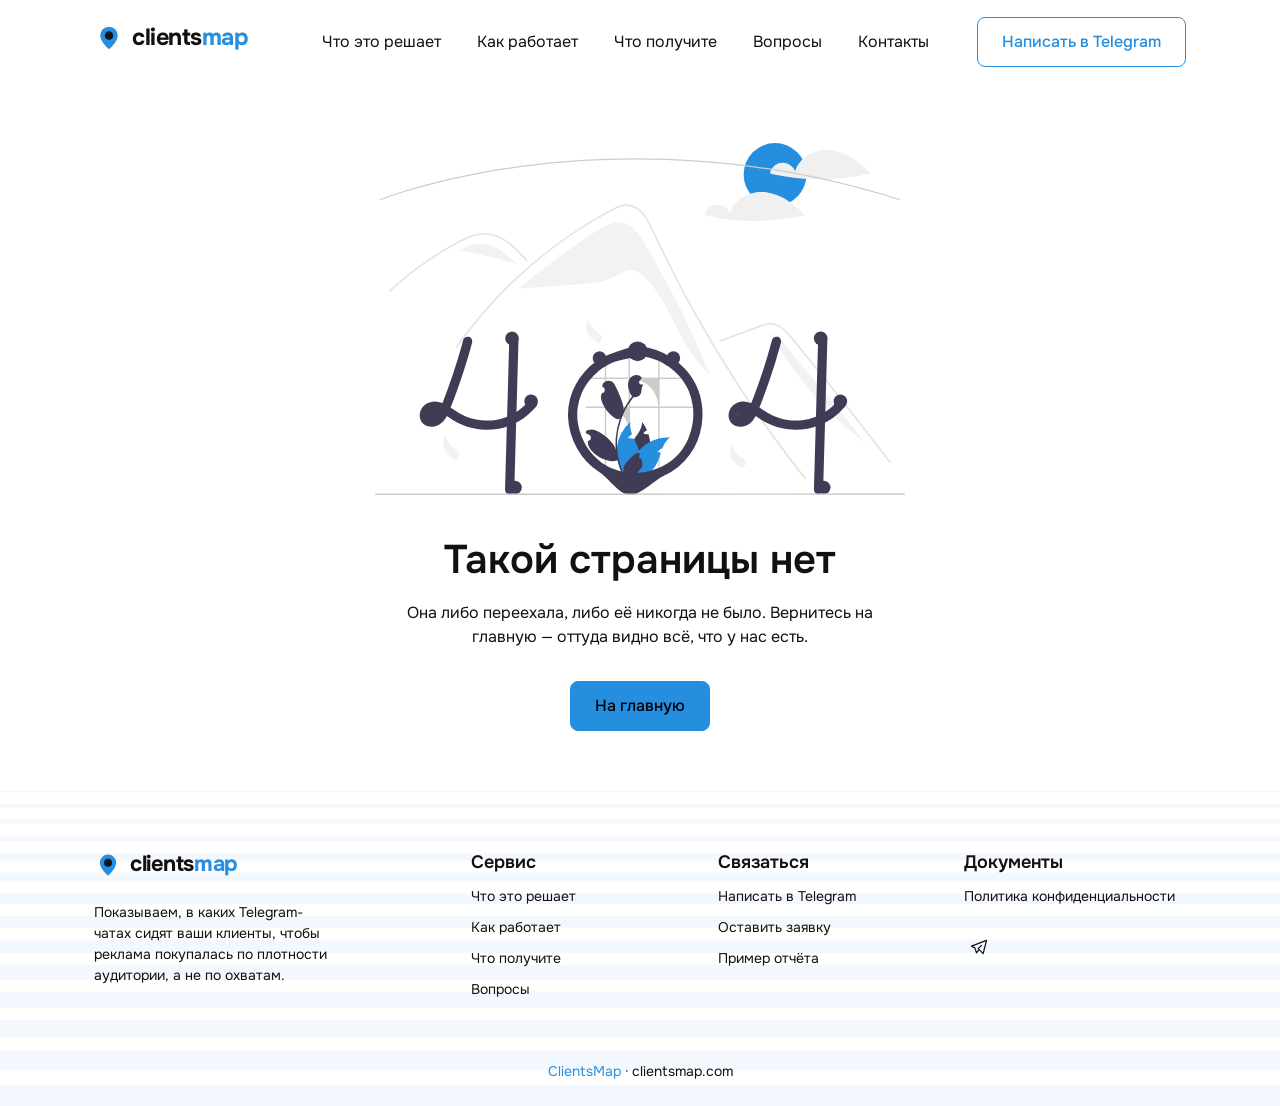
==== commit d821b2ec: "Правки Варика: убран жаргон, логотип сведён с палитрой" ====
--- a/404/index.html
+++ b/404/index.html
@@ -1 +1 @@
-<!DOCTYPE html><html lang="ru"><head><meta charSet="utf-8"/><meta name="viewport" content="width=device-width, initial-scale=1"/><meta name="viewport" content="width=device-width, initial-scale=1"/><link rel="preload" as="image" href="https://mc.yandex.ru/watch/112451333"/><link rel="stylesheet" href="/_next/static/css/e008b80ce0168f8d.css" data-precedence="next"/><link rel="stylesheet" href="/_next/static/css/e2a706d9f585fc41.css" data-precedence="next"/><link rel="preload" as="script" fetchPriority="low" href="/_next/static/chunks/webpack-4f7ef856f560f476.js"/><script src="/_next/static/chunks/fd9d1056-ad15f396ddf9b7e5.js" async=""></script><script src="/_next/static/chunks/117-1dcb5a3dc6cd755b.js" async=""></script><script src="/_next/static/chunks/main-app-92eacf9b0690cb42.js" async=""></script><script src="/_next/static/chunks/972-63c026cf2b9a37d3.js" async=""></script><script src="/_next/static/chunks/app/(layout)/layout-22148f242b699f96.js" async=""></script><script src="/_next/static/chunks/521-2ea0a8ee2efe18aa.js" async=""></script><script src="/_next/static/chunks/869-f943991c1857dffb.js" async=""></script><script src="/_next/static/chunks/app/(nopadding)/page-852018af060121c4.js" async=""></script><script src="/_next/static/chunks/app/layout-a619b2968a91c517.js" async=""></script><link rel="preload" href="https://www.googletagmanager.com/gtag/js?id=G-K88P6CGLE0" as="script"/><meta name="robots" content="noindex"/><link rel="preconnect" href="https://mc.yandex.ru"/><link rel="preconnect" href="https://www.googletagmanager.com"/><title>Страница не найдена | ClientsMap</title><meta name="description" content="Вы показываете список своих клиентов — мы показываем чаты, где их концентрация выше всего. Реклама покупается по плотности аудитории, а не по охватам."/><meta name="keywords" content="реклама в телеграм,где сидит аудитория,концентрация клиентов,telegram чаты аудитория,закупка рекламы телеграм,cpm телеграм"/><meta name="yandex-verification" content="e656f3db8198a0fa"/><meta property="og:title" content="ClientsMap — в каких Telegram-чатах сидят ваши клиенты"/><meta property="og:description" content="Список клиентов на входе, карта чатов с их концентрацией на выходе."/><meta property="og:url" content="https://clientsmap.com/"/><meta property="og:site_name" content="ClientsMap"/><meta property="og:image" content="https://clientsmap.com/og.png"/><meta property="og:image:width" content="1200"/><meta property="og:image:height" content="630"/><meta property="og:type" content="website"/><meta name="twitter:card" content="summary_large_image"/><meta name="twitter:title" content="ClientsMap — в каких Telegram-чатах сидят ваши клиенты"/><meta name="twitter:description" content="Список клиентов на входе, карта чатов с их концентрацией на выходе."/><meta name="twitter:image" content="https://clientsmap.com/og.png"/><link rel="icon" href="/favicon.ico" type="image/x-icon" sizes="16x16"/><link rel="icon" href="/favicon.ico" sizes="any"/><link rel="icon" href="/favicon.svg" type="image/svg+xml"/><link rel="apple-touch-icon" href="/apple-touch-icon.png"/><script type="application/ld+json">{"@context":"https://schema.org","@type":"Organization","name":"ClientsMap","url":"https://clientsmap.com","description":"Карта концентрации клиентов в Telegram-чатах для точной закупки рекламы."}</script><script src="/_next/static/chunks/polyfills-42372ed130431b0a.js" noModule=""></script></head><body><div class="wrapper d-flex flex-column justify-between"><nav class="navbar navbar-expand-lg fixed-top"><div class="container"><a class="navbar-brand" aria-label="ClientsMap" href="/"><span class="d-inline-flex align-center gap-2 logo-mark"><svg xmlns="http://www.w3.org/2000/svg" viewBox="0 0 24 24" width="30" height="30" fill="none" aria-hidden="true"><path d="M12 21s7-5.686 7-11a7 7 0 1 0-14 0c0 5.314 7 11 7 11Z" fill="#22c98a"></path><circle cx="12" cy="10" r="3.4" fill="#0f1720"></circle></svg><span class="logo-text" style="font-size:23.400000000000002px">clients<span>map</span></span></span></a><button class="navbar-toggler" type="button"><div class="navbar-toggler-icon"><span></span><span></span><span></span></div></button><div class="collapse navbar-collapse"><div class="navbar-content-inner ms-lg-auto d-flex flex-column flex-lg-row align-lg-center gap-4 gap-lg-10 p-2 p-lg-0"><ul class="navbar-nav gap-lg-2 gap-xl-5"><li class="nav-item"><a class="nav-link" href="/#problems">Что это решает</a></li><li class="nav-item"><a class="nav-link" href="/#how">Как работает</a></li><li class="nav-item"><a class="nav-link" href="/#result">Что получите</a></li><li class="nav-item"><a class="nav-link" href="/#faq">Вопросы</a></li><li class="nav-item"><a class="nav-link" href="/contact/">Контакты</a></li></ul><div class=""><a class="btn btn-outline-primary" href="https://t.me/clientsmap">Написать в Telegram</a></div></div></div></div></nav><main class="flex-grow-1"><section class="py-10 py-lg-15"><div class="container"><div class="row justify-center"><div class="col-lg-6"><div class="text-center"><img alt="not found" loading="lazy" width="860" height="571" decoding="async" data-nimg="1" class="img-fluid mb-10" style="color:transparent" src="/_next/static/media/error-blue.a4525ed1.svg"/><h2 class="mb-4">Такой страницы нет</h2><p class="mb-8">Она либо переехала, либо её никогда не было. Вернитесь на главную — оттуда видно всё, что у нас есть.</p><a class="btn btn-primary" href="/">На главную</a></div></div></div></div></section></main><footer class="footer bg-striped pt-10 pt-lg-15"><div class="container"><div class="row g-10"><div class="col-lg-9 col-xl-8 order-lg-2"><div class="row g-6"><div class="col-md-4 col-lg-4"><div class="footer-widget text-center text-md-start"><h6 class=" mb-2">Сервис</h6><ul class="link-list list-unstyled mb-0"><li><a href="/#problems">Что это решает</a></li><li><a href="/#how">Как работает</a></li><li><a href="/#result">Что получите</a></li><li><a href="/#faq">Вопросы</a></li></ul></div></div><div class="col-md-4 col-lg-4"><div class="footer-widget text-center text-md-start"><h6 class=" mb-2">Связаться</h6><ul class="link-list list-unstyled mb-0"><li><a href="https://t.me/clientsmap">Написать в Telegram</a></li><li><a href="/contact/">Оставить заявку</a></li><li><a href="/example/">Пример отчёта</a></li></ul></div></div><div class="col-md-4 col-lg-4"><div class="footer-widget text-center text-md-start"><h6 class=" mb-2">Документы</h6><ul class="link-list list-unstyled mb-0"><li><a href="/privacy/">Политика конфиденциальности</a></li></ul><ul class="list-unstyled d-flex flex-wrap align-center justify-center justify-md-start gap-3 social-list mb-0 mt-5"><li><a href="https://t.me/clientsmap" aria-label="Telegram"><svg xmlns="http://www.w3.org/2000/svg" fill="none" stroke="currentColor" stroke-linecap="round" stroke-linejoin="round" stroke-width="1.5" viewBox="0 0 24 24"><path stroke="none" d="M0 0h24v24H0z"></path><path d="M15 10l-4 4l6 6l4 -16l-18 7l4 2l2 6l3 -4"></path></svg></a></li></ul></div></div></div></div><div class="col-lg-3 order-lg-1 me-auto"><div class="footer-widget text-center text-lg-start"><a aria-label="ClientsMap" href="/"><span class="d-inline-flex align-center gap-2 logo-mark"><svg xmlns="http://www.w3.org/2000/svg" viewBox="0 0 24 24" width="28" height="28" fill="none" aria-hidden="true"><path d="M12 21s7-5.686 7-11a7 7 0 1 0-14 0c0 5.314 7 11 7 11Z" fill="#22c98a"></path><circle cx="12" cy="10" r="3.4" fill="#0f1720"></circle></svg><span class="logo-text" style="font-size:21.84px">clients<span>map</span></span></span></a><p class="fs-sm mb-0 mt-4">Показываем, в каких Telegram-чатах сидят ваши клиенты, чтобы реклама покупалась по плотности аудитории, а не по охватам.</p></div></div></div><div class="text-center py-6 mt-8"><p class="fs-sm mb-0"><span class="text-primary">ClientsMap</span> · clientsmap.com</p></div></div></footer></div><div class="Toastify"></div><noscript><div><img src="https://mc.yandex.ru/watch/112451333" style="position:absolute;left:-9999px" alt=""/></div></noscript><script src="/_next/static/chunks/webpack-4f7ef856f560f476.js" async=""></script><script>(self.__next_f=self.__next_f||[]).push([0]);self.__next_f.push([2,null])</script><script>self.__next_f.push([1,"1:HL[\"/_next/static/css/e008b80ce0168f8d.css\",\"style\"]\n2:HL[\"/_next/static/css/e2a706d9f585fc41.css\",\"style\"]\n"])</script><script>self.__next_f.push([1,"3:I[2846,[],\"\"]\n5:I[1074,[\"972\",\"static/chunks/972-63c026cf2b9a37d3.js\",\"540\",\"static/chunks/app/(layout)/layout-22148f242b699f96.js\"],\"default\"]\n6:I[2885,[\"972\",\"static/chunks/972-63c026cf2b9a37d3.js\",\"540\",\"static/chunks/app/(layout)/layout-22148f242b699f96.js\"],\"default\"]\n7:I[5878,[\"972\",\"static/chunks/972-63c026cf2b9a37d3.js\",\"521\",\"static/chunks/521-2ea0a8ee2efe18aa.js\",\"869\",\"static/chunks/869-f943991c1857dffb.js\",\"198\",\"static/chunks/app/(nopadding)/page-852018af060121c4.js\"],\"Image\"]\n8:I[2972,[\"972\",\"static/chunks/972-63c026cf2b9a37d3.js\",\"540\",\"static/chunks/app/(layout)/layout-22148f242b699f96.js\"],\"\"]\n9:I[4707,[],\"\"]\na:I[6423,[],\"\"]\nb:I[4309,[\"972\",\"static/chunks/972-63c026cf2b9a37d3.js\",\"185\",\"static/chunks/app/layout-a619b2968a91c517.js\"],\"default\"]\nd:I[8534,[\"972\",\"static/chunks/972-63c026cf2b9a37d3.js\",\"185\",\"static/chunks/app/layout-a619b2968a91c517.js\"],\"default\"]\ne:I[8034,[\"972\",\"static/chunks/972-63c026cf2b9a37d3.js\",\"185\",\"static/chunks/app/layout-a619b2968a91c517.js\"],\"default\"]\nf:I[8003,[\"972\",\"static/chunks/972-63c026cf2b9a37d3.js\",\"185\",\"static/chunks/app/layout-a619b2968a91c517.js\"],\"\"]\n11:I[1060,[],\"\"]\nc:{\"src\":\"/_next/static/media/error-blue.a4525ed1.svg\",\"height\":571,\"width\":860,\"blurWidth\":0,\"blurHeight\":0}\n12:[]\n"])</script><script>self.__next_f.push([1,"0:[\"$\",\"$L3\",null,{\"buildId\":\"eUZgpH7FFk9KNl43FUEYt\",\"assetPrefix\":\"\",\"urlParts\":[\"\",\"_not-found\",\"\"],\"initialTree\":[\"\",{\"children\":[\"/_not-found\",{\"children\":[\"__PAGE__\",{}]}]},\"$undefined\",\"$undefined\",true],\"initialSeedData\":[\"\",{\"children\":[\"/_not-found\",{\"children\":[\"__PAGE__\",{},[[\"$L4\",[\"$\",\"$L5\",null,{\"children\":[[\"$\",\"$L6\",null,{}],[\"$\",\"main\",null,{\"className\":\"flex-grow-1\",\"children\":[\"$\",\"section\",null,{\"className\":\"py-10 py-lg-15\",\"children\":[\"$\",\"div\",null,{\"className\":\"container\",\"children\":[\"$\",\"div\",null,{\"className\":\"row justify-center\",\"children\":[\"$\",\"div\",null,{\"className\":\"col-lg-6\",\"children\":[\"$\",\"div\",null,{\"className\":\"text-center\",\"children\":[[\"$\",\"$L7\",null,{\"src\":{\"src\":\"/_next/static/media/error-blue.a4525ed1.svg\",\"height\":571,\"width\":860,\"blurWidth\":0,\"blurHeight\":0},\"alt\":\"not found\",\"className\":\"img-fluid mb-10\"}],[\"$\",\"h2\",null,{\"className\":\"mb-4\",\"children\":\"Такой страницы нет\"}],[\"$\",\"p\",null,{\"className\":\"mb-8\",\"children\":\"Она либо переехала, либо её никогда не было. Вернитесь на главную — оттуда видно всё, что у нас есть.\"}],[\"$\",\"$L8\",null,{\"href\":\"/\",\"className\":\"btn btn-primary\",\"children\":\"На главную\"}]]}]}]}]}]}]}],[\"$\",\"footer\",null,{\"className\":\"footer bg-striped pt-10 pt-lg-15\",\"children\":[\"$\",\"div\",null,{\"className\":\"container\",\"children\":[[\"$\",\"div\",null,{\"className\":\"row g-10\",\"children\":[[\"$\",\"div\",null,{\"className\":\"col-lg-9 col-xl-8 order-lg-2\",\"children\":[\"$\",\"div\",null,{\"className\":\"row g-6\",\"children\":[[\"$\",\"div\",null,{\"className\":\"col-md-4 col-lg-4\",\"children\":[\"$\",\"div\",null,{\"className\":\"footer-widget text-center text-md-start\",\"children\":[[\"$\",\"h6\",null,{\"className\":\" mb-2\",\"children\":\"Сервис\"}],[\"$\",\"ul\",null,{\"className\":\"link-list list-unstyled mb-0\",\"children\":[[\"$\",\"li\",null,{\"children\":[\"$\",\"$L8\",null,{\"href\":\"/#problems\",\"children\":\"Что это решает\"}]}],[\"$\",\"li\",null,{\"children\":[\"$\",\"$L8\",null,{\"href\":\"/#how\",\"children\":\"Как работает\"}]}],[\"$\",\"li\",null,{\"children\":[\"$\",\"$L8\",null,{\"href\":\"/#result\",\"children\":\"Что получите\"}]}],[\"$\",\"li\",null,{\"children\":[\"$\",\"$L8\",null,{\"href\":\"/#faq\",\"children\":\"Вопросы\"}]}]]}]]}]}],[\"$\",\"div\",null,{\"className\":\"col-md-4 col-lg-4\",\"children\":[\"$\",\"div\",null,{\"className\":\"footer-widget text-center text-md-start\",\"children\":[[\"$\",\"h6\",null,{\"className\":\" mb-2\",\"children\":\"Связаться\"}],[\"$\",\"ul\",null,{\"className\":\"link-list list-unstyled mb-0\",\"children\":[[\"$\",\"li\",null,{\"children\":[\"$\",\"a\",null,{\"href\":\"https://t.me/clientsmap\",\"children\":\"Написать в Telegram\"}]}],[\"$\",\"li\",null,{\"children\":[\"$\",\"$L8\",null,{\"href\":\"/contact\",\"children\":\"Оставить заявку\"}]}],[\"$\",\"li\",null,{\"children\":[\"$\",\"a\",null,{\"href\":\"/example/\",\"children\":\"Пример отчёта\"}]}]]}]]}]}],[\"$\",\"div\",null,{\"className\":\"col-md-4 col-lg-4\",\"children\":[\"$\",\"div\",null,{\"className\":\"footer-widget text-center text-md-start\",\"children\":[[\"$\",\"h6\",null,{\"className\":\" mb-2\",\"children\":\"Документы\"}],[\"$\",\"ul\",null,{\"className\":\"link-list list-unstyled mb-0\",\"children\":[\"$\",\"li\",null,{\"children\":[\"$\",\"$L8\",null,{\"href\":\"/privacy/\",\"children\":\"Политика конфиденциальности\"}]}]}],[\"$\",\"ul\",null,{\"className\":\"list-unstyled d-flex flex-wrap align-center justify-center justify-md-start gap-3 social-list mb-0 mt-5\",\"children\":[\"$\",\"li\",null,{\"children\":[\"$\",\"a\",null,{\"href\":\"https://t.me/clientsmap\",\"aria-label\":\"Telegram\",\"children\":[\"$\",\"svg\",null,{\"xmlns\":\"http://www.w3.org/2000/svg\",\"fill\":\"none\",\"stroke\":\"currentColor\",\"strokeLinecap\":\"round\",\"strokeLinejoin\":\"round\",\"strokeWidth\":\"1.5\",\"viewBox\":\"0 0 24 24\",\"children\":[[\"$\",\"path\",null,{\"stroke\":\"none\",\"d\":\"M0 0h24v24H0z\"}],[\"$\",\"path\",null,{\"d\":\"M15 10l-4 4l6 6l4 -16l-18 7l4 2l2 6l3 -4\"}]]}]}]}]}]]}]}]]}]}],[\"$\",\"div\",null,{\"className\":\"col-lg-3 order-lg-1 me-auto\",\"children\":[\"$\",\"div\",null,{\"className\":\"footer-widget text-center text-lg-start\",\"children\":[[\"$\",\"$L8\",null,{\"href\":\"/\",\"aria-label\":\"ClientsMap\",\"children\":[\"$\",\"span\",null,{\"className\":\"d-inline-flex align-center gap-2 logo-mark\",\"children\":[[\"$\",\"svg\",null,{\"xmlns\":\"http://www.w3.org/2000/svg\",\"viewBox\":\"0 0 24 24\",\"width\":28,\"height\":28,\"fill\":\"none\",\"aria-hidden\":\"true\",\"children\":[[\"$\",\"path\",null,{\"d\":\"M12 21s7-5.686 7-11a7 7 0 1 0-14 0c0 5.314 7 11 7 11Z\",\"fill\":\"#22c98a\"}],[\"$\",\"circle\",null,{\"cx\":\"12\",\"cy\":\"10\",\"r\":\"3.4\",\"fill\":\"#0f1720\"}]]}],[\"$\",\"span\",null,{\"className\":\"logo-text\",\"style\":{\"fontSize\":21.84},\"children\":[\"clients\",[\"$\",\"span\",null,{\"children\":\"map\"}]]}]]}]}],[\"$\",\"p\",null,{\"className\":\"fs-sm mb-0 mt-4\",\"children\":\"Показываем, в каких Telegram-чатах сидят ваши клиенты, чтобы реклама покупалась по плотности аудитории, а не по охватам.\"}]]}]}]]}],[\"$\",\"div\",null,{\"className\":\"text-center py-6 mt-8\",\"children\":[\"$\",\"p\",null,{\"className\":\"fs-sm mb-0\",\"children\":[[\"$\",\"span\",null,{\"className\":\"text-primary\",\"children\":\"ClientsMap\"}],\" · clientsmap.com\"]}]}]]}]}]]}],null],null],null]},[null,[\"$\",\"$L9\",null,{\"parallelRouterKey\":\"children\",\"segmentPath\":[\"children\",\"/_not-found\",\"children\"],\"error\":\"$undefined\",\"errorStyles\":\"$undefined\",\"errorScripts\":\"$undefined\",\"template\":[\"$\",\"$La\",null,{}],\"templateStyles\":\"$undefined\",\"templateScripts\":\"$undefined\",\"notFound\":\"$undefined\",\"notFoundStyles\":\"$undefined\"}]],null]},[[[[\"$\",\"link\",\"0\",{\"rel\":\"stylesheet\",\"href\":\"/_next/static/css/e008b80ce0168f8d.css\",\"precedence\":\"next\",\"crossOrigin\":\"$undefined\"}],[\"$\",\"link\",\"1\",{\"rel\":\"stylesheet\",\"href\":\"/_next/static/css/e2a706d9f585fc41.css\",\"precedence\":\"next\",\"crossOrigin\":\"$undefined\"}]],[\"$\",\"html\",null,{\"lang\":\"ru\",\"children\":[[\"$\",\"head\",null,{\"children\":[[\"$\",\"meta\",null,{\"name\":\"viewport\",\"content\":\"width=device-width, initial-scale=1\"}],[\"$\",\"link\",null,{\"rel\":\"preconnect\",\"href\":\"https://mc.yandex.ru\"}],[\"$\",\"link\",null,{\"rel\":\"preconnect\",\"href\":\"https://www.googletagmanager.com\"}],[\"$\",\"script\",null,{\"type\":\"application/ld+json\",\"dangerouslySetInnerHTML\":{\"__html\":\"{\\\"@context\\\":\\\"https://schema.org\\\",\\\"@type\\\":\\\"Organization\\\",\\\"name\\\":\\\"ClientsMap\\\",\\\"url\\\":\\\"https://clientsmap.com\\\",\\\"description\\\":\\\"Карта концентрации клиентов в Telegram-чатах для точной закупки рекламы.\\\"}\"}}]]}],[\"$\",\"body\",null,{\"children\":[[\"$\",\"$Lb\",null,{\"children\":[\"$\",\"div\",null,{\"className\":\"wrapper d-flex flex-column justify-between\",\"children\":[\"$\",\"$L9\",null,{\"parallelRouterKey\":\"children\",\"segmentPath\":[\"children\"],\"error\":\"$undefined\",\"errorStyles\":\"$undefined\",\"errorScripts\":\"$undefined\",\"template\":[\"$\",\"$La\",null,{}],\"templateStyles\":\"$undefined\",\"templateScripts\":\"$undefined\",\"notFound\":[\"$\",\"$L5\",null,{\"children\":[[\"$\",\"$L6\",null,{}],[\"$\",\"main\",null,{\"className\":\"flex-grow-1\",\"children\":[\"$\",\"section\",null,{\"className\":\"py-10 py-lg-15\",\"children\":[\"$\",\"div\",null,{\"className\":\"container\",\"children\":[\"$\",\"div\",null,{\"className\":\"row justify-center\",\"children\":[\"$\",\"div\",null,{\"className\":\"col-lg-6\",\"children\":[\"$\",\"div\",null,{\"className\":\"text-center\",\"children\":[[\"$\",\"$L7\",null,{\"src\":\"$c\",\"alt\":\"not found\",\"className\":\"img-fluid mb-10\"}],[\"$\",\"h2\",null,{\"className\":\"mb-4\",\"children\":\"Такой страницы нет\"}],[\"$\",\"p\",null,{\"className\":\"mb-8\",\"children\":\"Она либо переехала, либо её никогда не было. Вернитесь на главную — оттуда видно всё, что у нас есть.\"}],[\"$\",\"$L8\",null,{\"href\":\"/\",\"className\":\"btn btn-primary\",\"children\":\"На главную\"}]]}]}]}]}]}]}],[\"$\",\"footer\",null,{\"className\":\"footer bg-striped pt-10 pt-lg-15\",\"children\":[\"$\",\"div\",null,{\"className\":\"container\",\"children\":[[\"$\",\"div\",null,{\"className\":\"row g-10\",\"children\":[[\"$\",\"div\",null,{\"className\":\"col-lg-9 col-xl-8 order-lg-2\",\"children\":[\"$\",\"div\",null,{\"className\":\"row g-6\",\"children\":[[\"$\",\"div\",null,{\"className\":\"col-md-4 col-lg-4\",\"children\":[\"$\",\"div\",null,{\"className\":\"footer-widget text-center text-md-start\",\"children\":[[\"$\",\"h6\",null,{\"className\":\" mb-2\",\"children\":\"Сервис\"}],[\"$\",\"ul\",null,{\"className\":\"link-list list-unstyled mb-0\",\"children\":[[\"$\",\"li\",null,{\"children\":[\"$\",\"$L8\",null,{\"href\":\"/#problems\",\"children\":\"Что это решает\"}]}],[\"$\",\"li\",null,{\"children\":[\"$\",\"$L8\",null,{\"href\":\"/#how\",\"children\":\"Как работает\"}]}],[\"$\",\"li\",null,{\"children\":[\"$\",\"$L8\",null,{\"href\":\"/#result\",\"children\":\"Что получите\"}]}],[\"$\",\"li\",null,{\"children\":[\"$\",\"$L8\",null,{\"href\":\"/#faq\",\"children\":\"Вопросы\"}]}]]}]]}]}],[\"$\",\"div\",null,{\"className\":\"col-md-4 col-lg-4\",\"children\":[\"$\",\"div\",null,{\"className\":\"footer-widget text-center text-md-start\",\"children\":[[\"$\",\"h6\",null,{\"className\":\" mb-2\",\"children\":\"Связаться\"}],[\"$\",\"ul\",null,{\"className\":\"link-list list-unstyled mb-0\",\"children\":[[\"$\",\"li\",null,{\"children\":[\"$\",\"a\",null,{\"href\":\"https://t.me/clientsmap\",\"children\":\"Написать в Telegram\"}]}],[\"$\",\"li\",null,{\"children\":[\"$\",\"$L8\",null,{\"href\":\"/contact\",\"children\":\"Оставить заявку\"}]}],[\"$\",\"li\",null,{\"children\":[\"$\",\"a\",null,{\"href\":\"/example/\",\"children\":\"Пример отчёта\"}]}]]}]]}]}],[\"$\",\"div\",null,{\"className\":\"col-md-4 col-lg-4\",\"children\":[\"$\",\"div\",null,{\"className\":\"footer-widget text-center text-md-start\",\"children\":[[\"$\",\"h6\",null,{\"className\":\" mb-2\",\"children\":\"Документы\"}],[\"$\",\"ul\",null,{\"className\":\"link-list list-unstyled mb-0\",\"children\":[\"$\",\"li\",null,{\"children\":[\"$\",\"$L8\",null,{\"href\":\"/privacy/\",\"children\":\"Политика конфиденциальности\"}]}]}],[\"$\",\"ul\",null,{\"className\":\"list-unstyled d-flex flex-wrap align-center justify-center justify-md-start gap-3 social-list mb-0 mt-5\",\"children\":[\"$\",\"li\",null,{\"children\":[\"$\",\"a\",null,{\"href\":\"https://t.me/clientsmap\",\"aria-label\":\"Telegram\",\"children\":[\"$\",\"svg\",null,{\"xmlns\":\"http://www.w3.org/2000/svg\",\"fill\":\"none\",\"stroke\":\"currentColor\",\"strokeLinecap\":\"round\",\"strokeLinejoin\":\"round\",\"strokeWidth\":\"1.5\",\"viewBox\":\"0 0 24 24\",\"children\":[[\"$\",\"path\",null,{\"stroke\":\"none\",\"d\":\"M0 0h24v24H0z\"}],[\"$\",\"path\",null,{\"d\":\"M15 10l-4 4l6 6l4 -16l-18 7l4 2l2 6l3 -4\"}]]}]}]}]}]]}]}]]}]}],[\"$\",\"div\",null,{\"className\":\"col-lg-3 order-lg-1 me-auto\",\"children\":[\"$\",\"div\",null,{\"className\":\"footer-widget text-center text-lg-start\",\"children\":[[\"$\",\"$L8\",null,{\"href\":\"/\",\"aria-label\":\"ClientsMap\",\"children\":[\"$\",\"span\",null,{\"className\":\"d-inline-flex align-center gap-2 logo-mark\",\"children\":[[\"$\",\"svg\",null,{\"xmlns\":\"http://www.w3.org/2000/svg\",\"viewBox\":\"0 0 24 24\",\"width\":28,\"height\":28,\"fill\":\"none\",\"aria-hidden\":\"true\",\"children\":[[\"$\",\"path\",null,{\"d\":\"M12 21s7-5.686 7-11a7 7 0 1 0-14 0c0 5.314 7 11 7 11Z\",\"fill\":\"#22c98a\"}],[\"$\",\"circle\",null,{\"cx\":\"12\",\"cy\":\"10\",\"r\":\"3.4\",\"fill\":\"#0f1720\"}]]}],[\"$\",\"span\",null,{\"className\":\"logo-text\",\"style\":{\"fontSize\":21.84},\"children\":[\"clients\",[\"$\",\"span\",null,{\"children\":\"map\"}]]}]]}]}],[\"$\",\"p\",null,{\"className\":\"fs-sm mb-0 mt-4\",\"children\":\"Показываем, в каких Telegram-чатах сидят ваши клиенты, чтобы реклама покупалась по плотности аудитории, а не по охватам.\"}]]}]}]]}],[\"$\",\"div\",null,{\"className\":\"text-center py-6 mt-8\",\"children\":[\"$\",\"p\",null,{\"className\":\"fs-sm mb-0\",\"children\":[[\"$\",\"span\",null,{\"className\":\"text-primary\",\"children\":\"ClientsMap\"}],\" · clientsmap.com\"]}]}]]}]}]]}],\"notFoundStyles\":[]}]}]}],[\"$\",\"$Ld\",null,{}],[\"$\",\"$Le\",null,{}],[\"$\",\"$Lf\",null,{\"id\":\"analytics\",\"strategy\":\"afterInteractive\",\"children\":\"\\ntry{\\n(function(m,e,t,r,i,k,a){m[i]=m[i]||function(){(m[i].a=m[i].a||[]).push(arguments)};m[i].l=1*new Date();for(var j=0;j\u003ce.scripts.length;j++){if(e.scripts[j].src===r){return;}}k=e.createElement(t),a=e.getElementsByTagName(t)[0],k.async=1,k.src=r,a.parentNode.insertBefore(k,a)})(window,document,'script','https://mc.yandex.ru/metrika/tag.js?id=112451333','ym');\\nif(typeof window.ym==='function'){window.ym(112451333,'init',{ssr:true,webvisor:true,clickmap:true,accurateTrackBounce:true,trackLinks:true});}\\n}catch(e){}\\ntry{\\nwindow.dataLayer=window.dataLayer||[];\\nwindow.gtag=function(){window.dataLayer.push(arguments);};\\nwindow.gtag('js',new Date());window.gtag('config','G-K88P6CGLE0');\\n}catch(e){}\\n\\t\\t\\t\\t\"}],[\"$\",\"$Lf\",null,{\"src\":\"https://www.googletagmanager.com/gtag/js?id=G-K88P6CGLE0\",\"strategy\":\"afterInteractive\"}],[\"$\",\"noscript\",null,{\"children\":[\"$\",\"div\",null,{\"children\":[\"$\",\"img\",null,{\"src\":\"https://mc.yandex.ru/watch/112451333\",\"style\":{\"position\":\"absolute\",\"left\":\"-9999px\"},\"alt\":\"\"}]}]}]]}]]}]],null],null],\"couldBeIntercepted\":false,\"initialHead\":[[\"$\",\"meta\",null,{\"name\":\"robots\",\"content\":\"noindex\"}],\"$L10\"],\"globalErrorComponent\":\"$11\",\"missingSlots\":\"$W12\"}]\n"])</script><script>self.__next_f.push([1,"10:[[\"$\",\"meta\",\"0\",{\"name\":\"viewport\",\"content\":\"width=device-width, initial-scale=1\"}],[\"$\",\"meta\",\"1\",{\"charSet\":\"utf-8\"}],[\"$\",\"title\",\"2\",{\"children\":\"Страница не найдена | ClientsMap\"}],[\"$\",\"meta\",\"3\",{\"name\":\"description\",\"content\":\"Вы показываете список своих клиентов — мы показываем чаты, где их концентрация выше всего. Реклама покупается по плотности аудитории, а не по охватам.\"}],[\"$\",\"meta\",\"4\",{\"name\":\"keywords\",\"content\":\"реклама в телеграм,где сидит аудитория,концентрация клиентов,telegram чаты аудитория,закупка рекламы телеграм,cpm телеграм\"}],[\"$\",\"meta\",\"5\",{\"name\":\"yandex-verification\",\"content\":\"e656f3db8198a0fa\"}],[\"$\",\"meta\",\"6\",{\"property\":\"og:title\",\"content\":\"ClientsMap — в каких Telegram-чатах сидят ваши клиенты\"}],[\"$\",\"meta\",\"7\",{\"property\":\"og:description\",\"content\":\"Список клиентов на входе, карта чатов с их концентрацией на выходе.\"}],[\"$\",\"meta\",\"8\",{\"property\":\"og:url\",\"content\":\"https://clientsmap.com/\"}],[\"$\",\"meta\",\"9\",{\"property\":\"og:site_name\",\"content\":\"ClientsMap\"}],[\"$\",\"meta\",\"10\",{\"property\":\"og:image\",\"content\":\"https://clientsmap.com/og.png\"}],[\"$\",\"meta\",\"11\",{\"property\":\"og:image:width\",\"content\":\"1200\"}],[\"$\",\"meta\",\"12\",{\"property\":\"og:image:height\",\"content\":\"630\"}],[\"$\",\"meta\",\"13\",{\"property\":\"og:type\",\"content\":\"website\"}],[\"$\",\"meta\",\"14\",{\"name\":\"twitter:card\",\"content\":\"summary_large_image\"}],[\"$\",\"meta\",\"15\",{\"name\":\"twitter:title\",\"content\":\"ClientsMap — в каких Telegram-чатах сидят ваши клиенты\"}],[\"$\",\"meta\",\"16\",{\"name\":\"twitter:description\",\"content\":\"Список клиентов на входе, карта чатов с их концентрацией на выходе.\"}],[\"$\",\"meta\",\"17\",{\"name\":\"twitter:image\",\"content\":\"https://clientsmap.com/og.png\"}],[\"$\",\"link\",\"18\",{\"rel\":\"icon\",\"href\":\"/favicon.ico\",\"type\":\"image/x-icon\",\"sizes\":\"16x16\"}],[\"$\",\"link\",\"19\",{\"rel\":\"icon\",\"href\":\"/favicon.ico\",\"sizes\":\"any\"}],[\"$\",\"link\",\"20\",{\"rel\":\"icon\",\"href\":\"/favicon.svg\",\"type\":\"image/svg+xml\"}],[\"$\",\"link\",\"21\",{\"rel\":\"apple-touch-icon\",\"href\":\"/apple-touch-icon.png\"}]]\n"])</script><script>self.__next_f.push([1,"4:null\n"])</script></body></html>+<!DOCTYPE html><html lang="ru"><head><meta charSet="utf-8"/><meta name="viewport" content="width=device-width, initial-scale=1"/><meta name="viewport" content="width=device-width, initial-scale=1"/><link rel="preload" as="image" href="https://mc.yandex.ru/watch/112451333"/><link rel="stylesheet" href="/_next/static/css/e008b80ce0168f8d.css" data-precedence="next"/><link rel="stylesheet" href="/_next/static/css/0fbe2ed5f4f71c39.css" data-precedence="next"/><link rel="preload" as="script" fetchPriority="low" href="/_next/static/chunks/webpack-4f7ef856f560f476.js"/><script src="/_next/static/chunks/fd9d1056-ad15f396ddf9b7e5.js" async=""></script><script src="/_next/static/chunks/117-1dcb5a3dc6cd755b.js" async=""></script><script src="/_next/static/chunks/main-app-92eacf9b0690cb42.js" async=""></script><script src="/_next/static/chunks/972-63c026cf2b9a37d3.js" async=""></script><script src="/_next/static/chunks/app/(layout)/layout-ca79ab4def5f7171.js" async=""></script><script src="/_next/static/chunks/app/(nopadding)/layout-d5da99ed10c4c60c.js" async=""></script><script src="/_next/static/chunks/521-2ea0a8ee2efe18aa.js" async=""></script><script src="/_next/static/chunks/869-f943991c1857dffb.js" async=""></script><script src="/_next/static/chunks/app/(nopadding)/page-a8d21c7ce4d72f45.js" async=""></script><script src="/_next/static/chunks/app/layout-a619b2968a91c517.js" async=""></script><link rel="preload" href="https://www.googletagmanager.com/gtag/js?id=G-K88P6CGLE0" as="script"/><meta name="robots" content="noindex"/><link rel="preconnect" href="https://mc.yandex.ru"/><link rel="preconnect" href="https://www.googletagmanager.com"/><title>Страница не найдена | ClientsMap</title><meta name="description" content="Вы показываете список своих клиентов — мы показываем чаты, где их концентрация выше всего. Реклама покупается по плотности аудитории, а не по охватам."/><meta name="keywords" content="реклама в телеграм,где сидит аудитория,концентрация клиентов,telegram чаты аудитория,закупка рекламы телеграм,cpm телеграм"/><meta name="yandex-verification" content="e656f3db8198a0fa"/><meta property="og:title" content="ClientsMap — в каких Telegram-чатах сидят ваши клиенты"/><meta property="og:description" content="Список клиентов на входе, карта чатов с их концентрацией на выходе."/><meta property="og:url" content="https://clientsmap.com/"/><meta property="og:site_name" content="ClientsMap"/><meta property="og:image" content="https://clientsmap.com/og.png"/><meta property="og:image:width" content="1200"/><meta property="og:image:height" content="630"/><meta property="og:type" content="website"/><meta name="twitter:card" content="summary_large_image"/><meta name="twitter:title" content="ClientsMap — в каких Telegram-чатах сидят ваши клиенты"/><meta name="twitter:description" content="Список клиентов на входе, карта чатов с их концентрацией на выходе."/><meta name="twitter:image" content="https://clientsmap.com/og.png"/><link rel="icon" href="/favicon.ico" type="image/x-icon" sizes="16x16"/><link rel="icon" href="/favicon.ico" sizes="any"/><link rel="icon" href="/favicon.svg" type="image/svg+xml"/><link rel="apple-touch-icon" href="/apple-touch-icon.png"/><script type="application/ld+json">{"@context":"https://schema.org","@type":"Organization","name":"ClientsMap","url":"https://clientsmap.com","description":"Карта концентрации клиентов в Telegram-чатах для точной закупки рекламы."}</script><script src="/_next/static/chunks/polyfills-42372ed130431b0a.js" noModule=""></script></head><body><div class="wrapper d-flex flex-column justify-between"><nav class="navbar navbar-expand-lg fixed-top"><div class="container"><a class="navbar-brand" aria-label="ClientsMap" href="/"><span class="d-inline-flex align-center gap-2 logo-mark"><svg xmlns="http://www.w3.org/2000/svg" viewBox="0 0 24 24" width="30" height="30" fill="none" aria-hidden="true"><path d="M12 21s7-5.686 7-11a7 7 0 1 0-14 0c0 5.314 7 11 7 11Z" fill="var(--gen-primary, #268edf)"></path><circle cx="12" cy="10" r="3.4" fill="#0f1720"></circle></svg><span class="logo-text" style="font-size:23.400000000000002px">clients<span>map</span></span></span></a><button class="navbar-toggler" type="button"><div class="navbar-toggler-icon"><span></span><span></span><span></span></div></button><div class="collapse navbar-collapse"><div class="navbar-content-inner ms-lg-auto d-flex flex-column flex-lg-row align-lg-center gap-4 gap-lg-10 p-2 p-lg-0"><ul class="navbar-nav gap-lg-2 gap-xl-5"><li class="nav-item"><a class="nav-link" href="/#problems">Что это решает</a></li><li class="nav-item"><a class="nav-link" href="/#how">Как работает</a></li><li class="nav-item"><a class="nav-link" href="/#result">Что получите</a></li><li class="nav-item"><a class="nav-link" href="/#faq">Вопросы</a></li><li class="nav-item"><a class="nav-link" href="/contact/">Контакты</a></li></ul><div class=""><a class="btn btn-outline-primary" href="https://t.me/clientsmap">Написать в Telegram</a></div></div></div></div></nav><main class="flex-grow-1"><section class="py-10 py-lg-15"><div class="container"><div class="row justify-center"><div class="col-lg-6"><div class="text-center"><img alt="not found" loading="lazy" width="860" height="571" decoding="async" data-nimg="1" class="img-fluid mb-10" style="color:transparent" src="/_next/static/media/error-blue.a4525ed1.svg"/><h2 class="mb-4">Такой страницы нет</h2><p class="mb-8">Она либо переехала, либо её никогда не было. Вернитесь на главную — оттуда видно всё, что у нас есть.</p><a class="btn btn-primary" href="/">На главную</a></div></div></div></div></section></main><footer class="footer bg-striped pt-10 pt-lg-15"><div class="container"><div class="row g-10"><div class="col-lg-9 col-xl-8 order-lg-2"><div class="row g-6"><div class="col-md-4 col-lg-4"><div class="footer-widget text-center text-md-start"><h6 class=" mb-2">Сервис</h6><ul class="link-list list-unstyled mb-0"><li><a href="/#problems">Что это решает</a></li><li><a href="/#how">Как работает</a></li><li><a href="/#result">Что получите</a></li><li><a href="/#faq">Вопросы</a></li></ul></div></div><div class="col-md-4 col-lg-4"><div class="footer-widget text-center text-md-start"><h6 class=" mb-2">Связаться</h6><ul class="link-list list-unstyled mb-0"><li><a href="https://t.me/clientsmap">Написать в Telegram</a></li><li><a href="/contact/">Оставить заявку</a></li><li><a href="/example/">Пример отчёта</a></li></ul></div></div><div class="col-md-4 col-lg-4"><div class="footer-widget text-center text-md-start"><h6 class=" mb-2">Документы</h6><ul class="link-list list-unstyled mb-0"><li><a href="/privacy/">Политика конфиденциальности</a></li></ul><ul class="list-unstyled d-flex flex-wrap align-center justify-center justify-md-start gap-3 social-list mb-0 mt-5"><li><a href="https://t.me/clientsmap" aria-label="Telegram"><svg xmlns="http://www.w3.org/2000/svg" fill="none" stroke="currentColor" stroke-linecap="round" stroke-linejoin="round" stroke-width="1.5" viewBox="0 0 24 24"><path stroke="none" d="M0 0h24v24H0z"></path><path d="M15 10l-4 4l6 6l4 -16l-18 7l4 2l2 6l3 -4"></path></svg></a></li></ul></div></div></div></div><div class="col-lg-3 order-lg-1 me-auto"><div class="footer-widget text-center text-lg-start"><a aria-label="ClientsMap" href="/"><span class="d-inline-flex align-center gap-2 logo-mark"><svg xmlns="http://www.w3.org/2000/svg" viewBox="0 0 24 24" width="28" height="28" fill="none" aria-hidden="true"><path d="M12 21s7-5.686 7-11a7 7 0 1 0-14 0c0 5.314 7 11 7 11Z" fill="var(--gen-primary, #268edf)"></path><circle cx="12" cy="10" r="3.4" fill="#0f1720"></circle></svg><span class="logo-text" style="font-size:21.84px">clients<span>map</span></span></span></a><p class="fs-sm mb-0 mt-4">Показываем, в каких Telegram-чатах сидят ваши клиенты, чтобы реклама покупалась по плотности аудитории, а не по охватам.</p></div></div></div><div class="text-center py-6 mt-8"><p class="fs-sm mb-0"><span class="text-primary">ClientsMap</span> · clientsmap.com</p></div></div></footer></div><div class="Toastify"></div><noscript><div><img src="https://mc.yandex.ru/watch/112451333" style="position:absolute;left:-9999px" alt=""/></div></noscript><script src="/_next/static/chunks/webpack-4f7ef856f560f476.js" async=""></script><script>(self.__next_f=self.__next_f||[]).push([0]);self.__next_f.push([2,null])</script><script>self.__next_f.push([1,"1:HL[\"/_next/static/css/e008b80ce0168f8d.css\",\"style\"]\n2:HL[\"/_next/static/css/0fbe2ed5f4f71c39.css\",\"style\"]\n"])</script><script>self.__next_f.push([1,"3:I[2846,[],\"\"]\n5:I[1074,[\"972\",\"static/chunks/972-63c026cf2b9a37d3.js\",\"540\",\"static/chunks/app/(layout)/layout-ca79ab4def5f7171.js\"],\"default\"]\n6:I[2885,[\"972\",\"static/chunks/972-63c026cf2b9a37d3.js\",\"499\",\"static/chunks/app/(nopadding)/layout-d5da99ed10c4c60c.js\"],\"default\"]\n7:I[5878,[\"972\",\"static/chunks/972-63c026cf2b9a37d3.js\",\"521\",\"static/chunks/521-2ea0a8ee2efe18aa.js\",\"869\",\"static/chunks/869-f943991c1857dffb.js\",\"198\",\"static/chunks/app/(nopadding)/page-a8d21c7ce4d72f45.js\"],\"Image\"]\n8:I[2972,[\"972\",\"static/chunks/972-63c026cf2b9a37d3.js\",\"499\",\"static/chunks/app/(nopadding)/layout-d5da99ed10c4c60c.js\"],\"\"]\n9:I[4707,[],\"\"]\na:I[6423,[],\"\"]\nb:I[4309,[\"972\",\"static/chunks/972-63c026cf2b9a37d3.js\",\"185\",\"static/chunks/app/layout-a619b2968a91c517.js\"],\"default\"]\nd:I[8534,[\"972\",\"static/chunks/972-63c026cf2b9a37d3.js\",\"185\",\"static/chunks/app/layout-a619b2968a91c517.js\"],\"default\"]\ne:I[8034,[\"972\",\"static/chunks/972-63c026cf2b9a37d3.js\",\"185\",\"static/chunks/app/layout-a619b2968a91c517.js\"],\"default\"]\nf:I[8003,[\"972\",\"static/chunks/972-63c026cf2b9a37d3.js\",\"185\",\"static/chunks/app/layout-a619b2968a91c517.js\"],\"\"]\n11:I[1060,[],\"\"]\nc:{\"src\":\"/_next/static/media/error-blue.a4525ed1.svg\",\"height\":571,\"width\":860,\"blurWidth\":0,\"blurHeight\":0}\n12:[]\n"])</script><script>self.__next_f.push([1,"0:[\"$\",\"$L3\",null,{\"buildId\":\"X33uPhkDa-oGBqRKd18gl\",\"assetPrefix\":\"\",\"urlParts\":[\"\",\"_not-found\",\"\"],\"initialTree\":[\"\",{\"children\":[\"/_not-found\",{\"children\":[\"__PAGE__\",{}]}]},\"$undefined\",\"$undefined\",true],\"initialSeedData\":[\"\",{\"children\":[\"/_not-found\",{\"children\":[\"__PAGE__\",{},[[\"$L4\",[\"$\",\"$L5\",null,{\"children\":[[\"$\",\"$L6\",null,{}],[\"$\",\"main\",null,{\"className\":\"flex-grow-1\",\"children\":[\"$\",\"section\",null,{\"className\":\"py-10 py-lg-15\",\"children\":[\"$\",\"div\",null,{\"className\":\"container\",\"children\":[\"$\",\"div\",null,{\"className\":\"row justify-center\",\"children\":[\"$\",\"div\",null,{\"className\":\"col-lg-6\",\"children\":[\"$\",\"div\",null,{\"className\":\"text-center\",\"children\":[[\"$\",\"$L7\",null,{\"src\":{\"src\":\"/_next/static/media/error-blue.a4525ed1.svg\",\"height\":571,\"width\":860,\"blurWidth\":0,\"blurHeight\":0},\"alt\":\"not found\",\"className\":\"img-fluid mb-10\"}],[\"$\",\"h2\",null,{\"className\":\"mb-4\",\"children\":\"Такой страницы нет\"}],[\"$\",\"p\",null,{\"className\":\"mb-8\",\"children\":\"Она либо переехала, либо её никогда не было. Вернитесь на главную — оттуда видно всё, что у нас есть.\"}],[\"$\",\"$L8\",null,{\"href\":\"/\",\"className\":\"btn btn-primary\",\"children\":\"На главную\"}]]}]}]}]}]}]}],[\"$\",\"footer\",null,{\"className\":\"footer bg-striped pt-10 pt-lg-15\",\"children\":[\"$\",\"div\",null,{\"className\":\"container\",\"children\":[[\"$\",\"div\",null,{\"className\":\"row g-10\",\"children\":[[\"$\",\"div\",null,{\"className\":\"col-lg-9 col-xl-8 order-lg-2\",\"children\":[\"$\",\"div\",null,{\"className\":\"row g-6\",\"children\":[[\"$\",\"div\",null,{\"className\":\"col-md-4 col-lg-4\",\"children\":[\"$\",\"div\",null,{\"className\":\"footer-widget text-center text-md-start\",\"children\":[[\"$\",\"h6\",null,{\"className\":\" mb-2\",\"children\":\"Сервис\"}],[\"$\",\"ul\",null,{\"className\":\"link-list list-unstyled mb-0\",\"children\":[[\"$\",\"li\",null,{\"children\":[\"$\",\"$L8\",null,{\"href\":\"/#problems\",\"children\":\"Что это решает\"}]}],[\"$\",\"li\",null,{\"children\":[\"$\",\"$L8\",null,{\"href\":\"/#how\",\"children\":\"Как работает\"}]}],[\"$\",\"li\",null,{\"children\":[\"$\",\"$L8\",null,{\"href\":\"/#result\",\"children\":\"Что получите\"}]}],[\"$\",\"li\",null,{\"children\":[\"$\",\"$L8\",null,{\"href\":\"/#faq\",\"children\":\"Вопросы\"}]}]]}]]}]}],[\"$\",\"div\",null,{\"className\":\"col-md-4 col-lg-4\",\"children\":[\"$\",\"div\",null,{\"className\":\"footer-widget text-center text-md-start\",\"children\":[[\"$\",\"h6\",null,{\"className\":\" mb-2\",\"children\":\"Связаться\"}],[\"$\",\"ul\",null,{\"className\":\"link-list list-unstyled mb-0\",\"children\":[[\"$\",\"li\",null,{\"children\":[\"$\",\"a\",null,{\"href\":\"https://t.me/clientsmap\",\"children\":\"Написать в Telegram\"}]}],[\"$\",\"li\",null,{\"children\":[\"$\",\"$L8\",null,{\"href\":\"/contact\",\"children\":\"Оставить заявку\"}]}],[\"$\",\"li\",null,{\"children\":[\"$\",\"a\",null,{\"href\":\"/example/\",\"children\":\"Пример отчёта\"}]}]]}]]}]}],[\"$\",\"div\",null,{\"className\":\"col-md-4 col-lg-4\",\"children\":[\"$\",\"div\",null,{\"className\":\"footer-widget text-center text-md-start\",\"children\":[[\"$\",\"h6\",null,{\"className\":\" mb-2\",\"children\":\"Документы\"}],[\"$\",\"ul\",null,{\"className\":\"link-list list-unstyled mb-0\",\"children\":[\"$\",\"li\",null,{\"children\":[\"$\",\"$L8\",null,{\"href\":\"/privacy/\",\"children\":\"Политика конфиденциальности\"}]}]}],[\"$\",\"ul\",null,{\"className\":\"list-unstyled d-flex flex-wrap align-center justify-center justify-md-start gap-3 social-list mb-0 mt-5\",\"children\":[\"$\",\"li\",null,{\"children\":[\"$\",\"a\",null,{\"href\":\"https://t.me/clientsmap\",\"aria-label\":\"Telegram\",\"children\":[\"$\",\"svg\",null,{\"xmlns\":\"http://www.w3.org/2000/svg\",\"fill\":\"none\",\"stroke\":\"currentColor\",\"strokeLinecap\":\"round\",\"strokeLinejoin\":\"round\",\"strokeWidth\":\"1.5\",\"viewBox\":\"0 0 24 24\",\"children\":[[\"$\",\"path\",null,{\"stroke\":\"none\",\"d\":\"M0 0h24v24H0z\"}],[\"$\",\"path\",null,{\"d\":\"M15 10l-4 4l6 6l4 -16l-18 7l4 2l2 6l3 -4\"}]]}]}]}]}]]}]}]]}]}],[\"$\",\"div\",null,{\"className\":\"col-lg-3 order-lg-1 me-auto\",\"children\":[\"$\",\"div\",null,{\"className\":\"footer-widget text-center text-lg-start\",\"children\":[[\"$\",\"$L8\",null,{\"href\":\"/\",\"aria-label\":\"ClientsMap\",\"children\":[\"$\",\"span\",null,{\"className\":\"d-inline-flex align-center gap-2 logo-mark\",\"children\":[[\"$\",\"svg\",null,{\"xmlns\":\"http://www.w3.org/2000/svg\",\"viewBox\":\"0 0 24 24\",\"width\":28,\"height\":28,\"fill\":\"none\",\"aria-hidden\":\"true\",\"children\":[[\"$\",\"path\",null,{\"d\":\"M12 21s7-5.686 7-11a7 7 0 1 0-14 0c0 5.314 7 11 7 11Z\",\"fill\":\"var(--gen-primary, #268edf)\"}],[\"$\",\"circle\",null,{\"cx\":\"12\",\"cy\":\"10\",\"r\":\"3.4\",\"fill\":\"#0f1720\"}]]}],[\"$\",\"span\",null,{\"className\":\"logo-text\",\"style\":{\"fontSize\":21.84},\"children\":[\"clients\",[\"$\",\"span\",null,{\"children\":\"map\"}]]}]]}]}],[\"$\",\"p\",null,{\"className\":\"fs-sm mb-0 mt-4\",\"children\":\"Показываем, в каких Telegram-чатах сидят ваши клиенты, чтобы реклама покупалась по плотности аудитории, а не по охватам.\"}]]}]}]]}],[\"$\",\"div\",null,{\"className\":\"text-center py-6 mt-8\",\"children\":[\"$\",\"p\",null,{\"className\":\"fs-sm mb-0\",\"children\":[[\"$\",\"span\",null,{\"className\":\"text-primary\",\"children\":\"ClientsMap\"}],\" · clientsmap.com\"]}]}]]}]}]]}],null],null],null]},[null,[\"$\",\"$L9\",null,{\"parallelRouterKey\":\"children\",\"segmentPath\":[\"children\",\"/_not-found\",\"children\"],\"error\":\"$undefined\",\"errorStyles\":\"$undefined\",\"errorScripts\":\"$undefined\",\"template\":[\"$\",\"$La\",null,{}],\"templateStyles\":\"$undefined\",\"templateScripts\":\"$undefined\",\"notFound\":\"$undefined\",\"notFoundStyles\":\"$undefined\"}]],null]},[[[[\"$\",\"link\",\"0\",{\"rel\":\"stylesheet\",\"href\":\"/_next/static/css/e008b80ce0168f8d.css\",\"precedence\":\"next\",\"crossOrigin\":\"$undefined\"}],[\"$\",\"link\",\"1\",{\"rel\":\"stylesheet\",\"href\":\"/_next/static/css/0fbe2ed5f4f71c39.css\",\"precedence\":\"next\",\"crossOrigin\":\"$undefined\"}]],[\"$\",\"html\",null,{\"lang\":\"ru\",\"children\":[[\"$\",\"head\",null,{\"children\":[[\"$\",\"meta\",null,{\"name\":\"viewport\",\"content\":\"width=device-width, initial-scale=1\"}],[\"$\",\"link\",null,{\"rel\":\"preconnect\",\"href\":\"https://mc.yandex.ru\"}],[\"$\",\"link\",null,{\"rel\":\"preconnect\",\"href\":\"https://www.googletagmanager.com\"}],[\"$\",\"script\",null,{\"type\":\"application/ld+json\",\"dangerouslySetInnerHTML\":{\"__html\":\"{\\\"@context\\\":\\\"https://schema.org\\\",\\\"@type\\\":\\\"Organization\\\",\\\"name\\\":\\\"ClientsMap\\\",\\\"url\\\":\\\"https://clientsmap.com\\\",\\\"description\\\":\\\"Карта концентрации клиентов в Telegram-чатах для точной закупки рекламы.\\\"}\"}}]]}],[\"$\",\"body\",null,{\"children\":[[\"$\",\"$Lb\",null,{\"children\":[\"$\",\"div\",null,{\"className\":\"wrapper d-flex flex-column justify-between\",\"children\":[\"$\",\"$L9\",null,{\"parallelRouterKey\":\"children\",\"segmentPath\":[\"children\"],\"error\":\"$undefined\",\"errorStyles\":\"$undefined\",\"errorScripts\":\"$undefined\",\"template\":[\"$\",\"$La\",null,{}],\"templateStyles\":\"$undefined\",\"templateScripts\":\"$undefined\",\"notFound\":[\"$\",\"$L5\",null,{\"children\":[[\"$\",\"$L6\",null,{}],[\"$\",\"main\",null,{\"className\":\"flex-grow-1\",\"children\":[\"$\",\"section\",null,{\"className\":\"py-10 py-lg-15\",\"children\":[\"$\",\"div\",null,{\"className\":\"container\",\"children\":[\"$\",\"div\",null,{\"className\":\"row justify-center\",\"children\":[\"$\",\"div\",null,{\"className\":\"col-lg-6\",\"children\":[\"$\",\"div\",null,{\"className\":\"text-center\",\"children\":[[\"$\",\"$L7\",null,{\"src\":\"$c\",\"alt\":\"not found\",\"className\":\"img-fluid mb-10\"}],[\"$\",\"h2\",null,{\"className\":\"mb-4\",\"children\":\"Такой страницы нет\"}],[\"$\",\"p\",null,{\"className\":\"mb-8\",\"children\":\"Она либо переехала, либо её никогда не было. Вернитесь на главную — оттуда видно всё, что у нас есть.\"}],[\"$\",\"$L8\",null,{\"href\":\"/\",\"className\":\"btn btn-primary\",\"children\":\"На главную\"}]]}]}]}]}]}]}],[\"$\",\"footer\",null,{\"className\":\"footer bg-striped pt-10 pt-lg-15\",\"children\":[\"$\",\"div\",null,{\"className\":\"container\",\"children\":[[\"$\",\"div\",null,{\"className\":\"row g-10\",\"children\":[[\"$\",\"div\",null,{\"className\":\"col-lg-9 col-xl-8 order-lg-2\",\"children\":[\"$\",\"div\",null,{\"className\":\"row g-6\",\"children\":[[\"$\",\"div\",null,{\"className\":\"col-md-4 col-lg-4\",\"children\":[\"$\",\"div\",null,{\"className\":\"footer-widget text-center text-md-start\",\"children\":[[\"$\",\"h6\",null,{\"className\":\" mb-2\",\"children\":\"Сервис\"}],[\"$\",\"ul\",null,{\"className\":\"link-list list-unstyled mb-0\",\"children\":[[\"$\",\"li\",null,{\"children\":[\"$\",\"$L8\",null,{\"href\":\"/#problems\",\"children\":\"Что это решает\"}]}],[\"$\",\"li\",null,{\"children\":[\"$\",\"$L8\",null,{\"href\":\"/#how\",\"children\":\"Как работает\"}]}],[\"$\",\"li\",null,{\"children\":[\"$\",\"$L8\",null,{\"href\":\"/#result\",\"children\":\"Что получите\"}]}],[\"$\",\"li\",null,{\"children\":[\"$\",\"$L8\",null,{\"href\":\"/#faq\",\"children\":\"Вопросы\"}]}]]}]]}]}],[\"$\",\"div\",null,{\"className\":\"col-md-4 col-lg-4\",\"children\":[\"$\",\"div\",null,{\"className\":\"footer-widget text-center text-md-start\",\"children\":[[\"$\",\"h6\",null,{\"className\":\" mb-2\",\"children\":\"Связаться\"}],[\"$\",\"ul\",null,{\"className\":\"link-list list-unstyled mb-0\",\"children\":[[\"$\",\"li\",null,{\"children\":[\"$\",\"a\",null,{\"href\":\"https://t.me/clientsmap\",\"children\":\"Написать в Telegram\"}]}],[\"$\",\"li\",null,{\"children\":[\"$\",\"$L8\",null,{\"href\":\"/contact\",\"children\":\"Оставить заявку\"}]}],[\"$\",\"li\",null,{\"children\":[\"$\",\"a\",null,{\"href\":\"/example/\",\"children\":\"Пример отчёта\"}]}]]}]]}]}],[\"$\",\"div\",null,{\"className\":\"col-md-4 col-lg-4\",\"children\":[\"$\",\"div\",null,{\"className\":\"footer-widget text-center text-md-start\",\"children\":[[\"$\",\"h6\",null,{\"className\":\" mb-2\",\"children\":\"Документы\"}],[\"$\",\"ul\",null,{\"className\":\"link-list list-unstyled mb-0\",\"children\":[\"$\",\"li\",null,{\"children\":[\"$\",\"$L8\",null,{\"href\":\"/privacy/\",\"children\":\"Политика конфиденциальности\"}]}]}],[\"$\",\"ul\",null,{\"className\":\"list-unstyled d-flex flex-wrap align-center justify-center justify-md-start gap-3 social-list mb-0 mt-5\",\"children\":[\"$\",\"li\",null,{\"children\":[\"$\",\"a\",null,{\"href\":\"https://t.me/clientsmap\",\"aria-label\":\"Telegram\",\"children\":[\"$\",\"svg\",null,{\"xmlns\":\"http://www.w3.org/2000/svg\",\"fill\":\"none\",\"stroke\":\"currentColor\",\"strokeLinecap\":\"round\",\"strokeLinejoin\":\"round\",\"strokeWidth\":\"1.5\",\"viewBox\":\"0 0 24 24\",\"children\":[[\"$\",\"path\",null,{\"stroke\":\"none\",\"d\":\"M0 0h24v24H0z\"}],[\"$\",\"path\",null,{\"d\":\"M15 10l-4 4l6 6l4 -16l-18 7l4 2l2 6l3 -4\"}]]}]}]}]}]]}]}]]}]}],[\"$\",\"div\",null,{\"className\":\"col-lg-3 order-lg-1 me-auto\",\"children\":[\"$\",\"div\",null,{\"className\":\"footer-widget text-center text-lg-start\",\"children\":[[\"$\",\"$L8\",null,{\"href\":\"/\",\"aria-label\":\"ClientsMap\",\"children\":[\"$\",\"span\",null,{\"className\":\"d-inline-flex align-center gap-2 logo-mark\",\"children\":[[\"$\",\"svg\",null,{\"xmlns\":\"http://www.w3.org/2000/svg\",\"viewBox\":\"0 0 24 24\",\"width\":28,\"height\":28,\"fill\":\"none\",\"aria-hidden\":\"true\",\"children\":[[\"$\",\"path\",null,{\"d\":\"M12 21s7-5.686 7-11a7 7 0 1 0-14 0c0 5.314 7 11 7 11Z\",\"fill\":\"var(--gen-primary, #268edf)\"}],[\"$\",\"circle\",null,{\"cx\":\"12\",\"cy\":\"10\",\"r\":\"3.4\",\"fill\":\"#0f1720\"}]]}],[\"$\",\"span\",null,{\"className\":\"logo-text\",\"style\":{\"fontSize\":21.84},\"children\":[\"clients\",[\"$\",\"span\",null,{\"children\":\"map\"}]]}]]}]}],[\"$\",\"p\",null,{\"className\":\"fs-sm mb-0 mt-4\",\"children\":\"Показываем, в каких Telegram-чатах сидят ваши клиенты, чтобы реклама покупалась по плотности аудитории, а не по охватам.\"}]]}]}]]}],[\"$\",\"div\",null,{\"className\":\"text-center py-6 mt-8\",\"children\":[\"$\",\"p\",null,{\"className\":\"fs-sm mb-0\",\"children\":[[\"$\",\"span\",null,{\"className\":\"text-primary\",\"children\":\"ClientsMap\"}],\" · clientsmap.com\"]}]}]]}]}]]}],\"notFoundStyles\":[]}]}]}],[\"$\",\"$Ld\",null,{}],[\"$\",\"$Le\",null,{}],[\"$\",\"$Lf\",null,{\"id\":\"analytics\",\"strategy\":\"afterInteractive\",\"children\":\"\\ntry{\\n(function(m,e,t,r,i,k,a){m[i]=m[i]||function(){(m[i].a=m[i].a||[]).push(arguments)};m[i].l=1*new Date();for(var j=0;j\u003ce.scripts.length;j++){if(e.scripts[j].src===r){return;}}k=e.createElement(t),a=e.getElementsByTagName(t)[0],k.async=1,k.src=r,a.parentNode.insertBefore(k,a)})(window,document,'script','https://mc.yandex.ru/metrika/tag.js?id=112451333','ym');\\nif(typeof window.ym==='function'){window.ym(112451333,'init',{ssr:true,webvisor:true,clickmap:true,accurateTrackBounce:true,trackLinks:true});}\\n}catch(e){}\\ntry{\\nwindow.dataLayer=window.dataLayer||[];\\nwindow.gtag=function(){window.dataLayer.push(arguments);};\\nwindow.gtag('js',new Date());window.gtag('config','G-K88P6CGLE0');\\n}catch(e){}\\n\\t\\t\\t\\t\"}],[\"$\",\"$Lf\",null,{\"src\":\"https://www.googletagmanager.com/gtag/js?id=G-K88P6CGLE0\",\"strategy\":\"afterInteractive\"}],[\"$\",\"noscript\",null,{\"children\":[\"$\",\"div\",null,{\"children\":[\"$\",\"img\",null,{\"src\":\"https://mc.yandex.ru/watch/112451333\",\"style\":{\"position\":\"absolute\",\"left\":\"-9999px\"},\"alt\":\"\"}]}]}]]}]]}]],null],null],\"couldBeIntercepted\":false,\"initialHead\":[[\"$\",\"meta\",null,{\"name\":\"robots\",\"content\":\"noindex\"}],\"$L10\"],\"globalErrorComponent\":\"$11\",\"missingSlots\":\"$W12\"}]\n"])</script><script>self.__next_f.push([1,"10:[[\"$\",\"meta\",\"0\",{\"name\":\"viewport\",\"content\":\"width=device-width, initial-scale=1\"}],[\"$\",\"meta\",\"1\",{\"charSet\":\"utf-8\"}],[\"$\",\"title\",\"2\",{\"children\":\"Страница не найдена | ClientsMap\"}],[\"$\",\"meta\",\"3\",{\"name\":\"description\",\"content\":\"Вы показываете список своих клиентов — мы показываем чаты, где их концентрация выше всего. Реклама покупается по плотности аудитории, а не по охватам.\"}],[\"$\",\"meta\",\"4\",{\"name\":\"keywords\",\"content\":\"реклама в телеграм,где сидит аудитория,концентрация клиентов,telegram чаты аудитория,закупка рекламы телеграм,cpm телеграм\"}],[\"$\",\"meta\",\"5\",{\"name\":\"yandex-verification\",\"content\":\"e656f3db8198a0fa\"}],[\"$\",\"meta\",\"6\",{\"property\":\"og:title\",\"content\":\"ClientsMap — в каких Telegram-чатах сидят ваши клиенты\"}],[\"$\",\"meta\",\"7\",{\"property\":\"og:description\",\"content\":\"Список клиентов на входе, карта чатов с их концентрацией на выходе.\"}],[\"$\",\"meta\",\"8\",{\"property\":\"og:url\",\"content\":\"https://clientsmap.com/\"}],[\"$\",\"meta\",\"9\",{\"property\":\"og:site_name\",\"content\":\"ClientsMap\"}],[\"$\",\"meta\",\"10\",{\"property\":\"og:image\",\"content\":\"https://clientsmap.com/og.png\"}],[\"$\",\"meta\",\"11\",{\"property\":\"og:image:width\",\"content\":\"1200\"}],[\"$\",\"meta\",\"12\",{\"property\":\"og:image:height\",\"content\":\"630\"}],[\"$\",\"meta\",\"13\",{\"property\":\"og:type\",\"content\":\"website\"}],[\"$\",\"meta\",\"14\",{\"name\":\"twitter:card\",\"content\":\"summary_large_image\"}],[\"$\",\"meta\",\"15\",{\"name\":\"twitter:title\",\"content\":\"ClientsMap — в каких Telegram-чатах сидят ваши клиенты\"}],[\"$\",\"meta\",\"16\",{\"name\":\"twitter:description\",\"content\":\"Список клиентов на входе, карта чатов с их концентрацией на выходе.\"}],[\"$\",\"meta\",\"17\",{\"name\":\"twitter:image\",\"content\":\"https://clientsmap.com/og.png\"}],[\"$\",\"link\",\"18\",{\"rel\":\"icon\",\"href\":\"/favicon.ico\",\"type\":\"image/x-icon\",\"sizes\":\"16x16\"}],[\"$\",\"link\",\"19\",{\"rel\":\"icon\",\"href\":\"/favicon.ico\",\"sizes\":\"any\"}],[\"$\",\"link\",\"20\",{\"rel\":\"icon\",\"href\":\"/favicon.svg\",\"type\":\"image/svg+xml\"}],[\"$\",\"link\",\"21\",{\"rel\":\"apple-touch-icon\",\"href\":\"/apple-touch-icon.png\"}]]\n"])</script><script>self.__next_f.push([1,"4:null\n"])</script></body></html>
--- a/_next/static/css/0fbe2ed5f4f71c39.css
+++ b/_next/static/css/0fbe2ed5f4f71c39.css
@@ -0,0 +1,4 @@
+@import"https://fonts.googleapis.com/css2?family=Onest:wght@300;400;500;600;700&display=swap";:root,[data-bs-theme=light]{--gen-blue:#0d6efd;--gen-indigo:#6610f2;--gen-purple:#6f42c1;--gen-pink:#d63384;--gen-red:#dc3545;--gen-orange:#fd7e14;--gen-yellow:#ffc107;--gen-green:#198754;--gen-teal:#20c997;--gen-cyan:#0dcaf0;--gen-gray:#6c757d;--gen-gray-dark:#343a40;--gen-gray-100:#f8f9fa;--gen-gray-200:#e9ecef;--gen-gray-300:#dee2e6;--gen-gray-400:#ced4da;--gen-gray-500:#adb5bd;--gen-gray-600:#6c757d;--gen-gray-700:#495057;--gen-gray-800:#343a40;--gen-gray-900:#212529;--gen-primary:#268edf;--gen-secondary:#6c757d;--gen-success:#198754;--gen-info:#0dcaf0;--gen-warning:#ffc107;--gen-danger:#dc3545;--gen-light:#c9d6e0;--gen-dark:#111;--gen-white:#fff;--gen-black:#000;--gen-yellow:#ff8562;--gen-blue:#268edf;--gen-light-blue:#f2f8fd;--gen-light-blue-2:#e3f1fc;--gen-light-blue-3:#c9d6e0;--gen-light-blue-4:#c7d2e9;--gen-light-blue-5:#7cc0ee;--gen-light-blue-6:#818181;--gen-dark-blue:#2a2f36;--gen-dark-blue-2:#22262c;--gen-dark-blue-3:#181b20;--gen-dark-blue-4:#15181c;--gen-dark-blue-5:#111;--gen-primary-dark:#ff8562;--gen-primary-rgb:38,142,223;--gen-secondary-rgb:108,117,125;--gen-success-rgb:25,135,84;--gen-info-rgb:13,202,240;--gen-warning-rgb:255,193,7;--gen-danger-rgb:220,53,69;--gen-light-rgb:201,214,224;--gen-dark-rgb:17,17,17;--gen-yellow-rgb:255,133,98;--gen-blue-rgb:38,142,223;--gen-light-blue-rgb:242,248,253;--gen-light-blue-2-rgb:227,241,252;--gen-light-blue-3-rgb:201,214,224;--gen-light-blue-4-rgb:199,210,233;--gen-light-blue-5-rgb:124,192,238;--gen-light-blue-6-rgb:129,129,129;--gen-dark-blue-rgb:42,47,54;--gen-dark-blue-2-rgb:34,38,44;--gen-dark-blue-3-rgb:24,27,32;--gen-dark-blue-4-rgb:21,24,28;--gen-dark-blue-5-rgb:17,17,17;--gen-primary-dark-rgb:255,133,98;--gen-primary-text-emphasis:#0f3959;--gen-secondary-text-emphasis:#2b2f32;--gen-success-text-emphasis:#0a3622;--gen-info-text-emphasis:#055160;--gen-warning-text-emphasis:#664d03;--gen-danger-text-emphasis:#58151c;--gen-light-text-emphasis:#495057;--gen-dark-text-emphasis:#495057;--gen-primary-bg-subtle:#d4e8f9;--gen-secondary-bg-subtle:#e2e3e5;--gen-success-bg-subtle:#d1e7dd;--gen-info-bg-subtle:#cff4fc;--gen-warning-bg-subtle:#fff3cd;--gen-danger-bg-subtle:#f8d7da;--gen-light-bg-subtle:#fcfcfc;--gen-dark-bg-subtle:#ced4da;--gen-primary-border-subtle:#a8d2f2;--gen-secondary-border-subtle:#c4c8cb;--gen-success-border-subtle:#a3cfbb;--gen-info-border-subtle:#9eeaf9;--gen-warning-border-subtle:#ffe69c;--gen-danger-border-subtle:#f1aeb5;--gen-light-border-subtle:#e9ecef;--gen-dark-border-subtle:#adb5bd;--gen-white-rgb:255,255,255;--gen-black-rgb:0,0,0;--gen-font-sans-serif:"Onest",system-ui,-apple-system,Arial,sans-serif,"Apple Color Emoji","Segoe UI Emoji","Segoe UI Symbol","Noto Color Emoji";--gen-font-monospace:SFMono-Regular,Menlo,Monaco,Consolas,"Liberation Mono","Courier New",monospace;--gen-gradient:linear-gradient(180deg,hsla(0,0%,100%,.15),hsla(0,0%,100%,0));--gen-body-font-family:var(--gen-font-sans-serif);--gen-body-font-size:1rem;--gen-body-font-weight:400;--gen-body-line-height:1.5;--gen-body-color:#111;--gen-body-color-rgb:17,17,17;--gen-body-bg:#fff;--gen-body-bg-rgb:255,255,255;--gen-emphasis-color:#000;--gen-emphasis-color-rgb:0,0,0;--gen-secondary-color:hsla(0,0%,7%,.75);--gen-secondary-color-rgb:17,17,17;--gen-secondary-bg:#e9ecef;--gen-secondary-bg-rgb:233,236,239;--gen-tertiary-color:hsla(0,0%,7%,.5);--gen-tertiary-color-rgb:17,17,17;--gen-tertiary-bg:#f8f9fa;--gen-tertiary-bg-rgb:248,249,250;--gen-link-color:#268edf;--gen-link-color-rgb:38,142,223;--gen-link-decoration:underline;--gen-link-hover-color:#1e72b2;--gen-link-hover-color-rgb:30,114,178;--gen-code-color:#d63384;--gen-highlight-bg:#fff3cd;--gen-border-width:1px;--gen-border-style:solid;--gen-border-color:#c9d6e0;--gen-border-color-translucent:rgba(0,0,0,.175);--gen-border-radius:0.5rem;--gen-border-radius-sm:0.25rem;--gen-border-radius-lg:0.75rem;--gen-border-radius-xl:1rem;--gen-border-radius-xxl:1.25rem;--gen-border-radius-2xl:var(--gen-border-radius-xxl);--gen-border-radius-pill:50rem;--gen-box-shadow:0 0.5rem 1rem rgba(0,0,0,.15);--gen-box-shadow-sm:0 0.125rem 0.25rem rgba(0,0,0,.075);--gen-box-shadow-lg:0 1rem 3rem rgba(0,0,0,.175);--gen-box-shadow-inset:inset 0 1px 2px rgba(0,0,0,.075);--gen-focus-ring-width:0.25rem;--gen-focus-ring-opacity:0.25;--gen-focus-ring-color:rgba(38,142,223,.25);--gen-form-valid-color:#198754;--gen-form-valid-border-color:#198754;--gen-form-invalid-color:#dc3545;--gen-form-invalid-border-color:#dc3545}[data-bs-theme=dark]{color-scheme:dark;--gen-body-color:#c9d6e0;--gen-body-color-rgb:201,214,224;--gen-body-bg:#111;--gen-body-bg-rgb:17,17,17;--gen-emphasis-color:#fff;--gen-emphasis-color-rgb:255,255,255;--gen-secondary-color:rgba(201,214,224,.75);--gen-secondary-color-rgb:201,214,224;--gen-secondary-bg:#343a40;--gen-secondary-bg-rgb:52,58,64;--gen-tertiary-color:rgba(201,214,224,.5);--gen-tertiary-color-rgb:201,214,224;--gen-tertiary-bg:#2b3034;--gen-tertiary-bg-rgb:43,48,53;--gen-primary-text-emphasis:#7dbbec;--gen-secondary-text-emphasis:#a7acb1;--gen-success-text-emphasis:#75b798;--gen-info-text-emphasis:#6edff6;--gen-warning-text-emphasis:#ffda6a;--gen-danger-text-emphasis:#ea868f;--gen-light-text-emphasis:#f8f9fa;--gen-dark-text-emphasis:#dee2e6;--gen-primary-bg-subtle:#081c2d;--gen-secondary-bg-subtle:#161719;--gen-success-bg-subtle:#051b11;--gen-info-bg-subtle:#032830;--gen-warning-bg-subtle:#332701;--gen-danger-bg-subtle:#2c0b0e;--gen-light-bg-subtle:#343a40;--gen-dark-bg-subtle:#1a1d20;--gen-primary-border-subtle:#175586;--gen-secondary-border-subtle:#41464b;--gen-success-border-subtle:#0f5132;--gen-info-border-subtle:#087990;--gen-warning-border-subtle:#997404;--gen-danger-border-subtle:#842029;--gen-light-border-subtle:#495057;--gen-dark-border-subtle:#343a40;--gen-link-color:#ff8562;--gen-link-hover-color:#ff9d81;--gen-link-color-rgb:255,133,98;--gen-link-hover-color-rgb:255,157,129;--gen-code-color:#e685b5;--gen-border-color:#2a2f36;--gen-border-color-translucent:hsla(0,0%,100%,.15);--gen-form-valid-color:#75b798;--gen-form-valid-border-color:#75b798;--gen-form-invalid-color:#ea868f;--gen-form-invalid-border-color:#ea868f}*,:after,:before{box-sizing:border-box}@media(prefers-reduced-motion:no-preference){:root{scroll-behavior:smooth}}body{margin:0;font-family:var(--gen-body-font-family);font-size:var(--gen-body-font-size);font-weight:var(--gen-body-font-weight);line-height:var(--gen-body-line-height);color:var(--gen-body-color);text-align:var(--gen-body-text-align);background-color:var(--gen-body-bg);-webkit-text-size-adjust:100%;-webkit-tap-highlight-color:rgba(0,0,0,0)}hr{margin:1rem 0;color:inherit;border:0;border-top:var(--gen-border-width) solid;opacity:.25}.h1,.h2,.h3,.h4,.h5,.h6,h1,h2,h3,h4,h5,h6{margin-top:0;margin-bottom:.5rem;font-weight:600;line-height:1.25;color:var(--gen-heading-color,inherit)}.h1,h1{font-size:clamp(2.25rem,1.7143rem + 1.7143vw,3rem)}.h2,h2{font-size:clamp(2rem,1.6429rem + 1.1429vw,2.5rem)}.h3,h3{font-size:clamp(1.75rem,1.5714rem + .5714vw,2rem)}.h4,h4{font-size:calc(1.275rem + .3vw)}@media(min-width:1200px){.h4,h4{font-size:1.5rem}}.h5,h5{font-size:1.25rem}.h6,h6{font-size:1.125rem}p{margin-top:0;margin-bottom:1rem}abbr[title]{-webkit-text-decoration:underline dotted;text-decoration:underline dotted;cursor:help;-webkit-text-decoration-skip-ink:none;text-decoration-skip-ink:none}address{margin-bottom:1rem;font-style:normal;line-height:inherit}ol,ul{padding-left:2rem}dl,ol,ul{margin-top:0;margin-bottom:1rem}ol ol,ol ul,ul ol,ul ul{margin-bottom:0}dt{font-weight:700}dd{margin-bottom:.5rem;margin-left:0}blockquote{margin:0 0 1rem}b,strong{font-weight:bolder}.small,small{font-size:.875em}.mark,mark{padding:.1875em;background-color:var(--gen-highlight-bg)}sub,sup{position:relative;font-size:.75em;line-height:0;vertical-align:baseline}sub{bottom:-.25em}sup{top:-.5em}a{color:rgba(var(--gen-link-color-rgb),var(--gen-link-opacity,1));text-decoration:underline}a:hover{--gen-link-color-rgb:var(--gen-link-hover-color-rgb)}a:not([href]):not([class]),a:not([href]):not([class]):hover{color:inherit;text-decoration:none}code,kbd,pre,samp{font-family:var(--gen-font-monospace);font-size:1em}pre{display:block;margin-top:0;margin-bottom:1rem;overflow:auto;font-size:.875em}pre code{font-size:inherit;color:inherit;word-break:normal}code{font-size:.875em;color:var(--gen-code-color);word-wrap:break-word}a>code{color:inherit}kbd{padding:.1875rem .375rem;font-size:.875em;color:var(--gen-body-bg);background-color:var(--gen-body-color);border-radius:.25rem}kbd kbd{padding:0;font-size:1em}figure{margin:0 0 1rem}img,svg{vertical-align:middle}table{caption-side:bottom;border-collapse:collapse}caption{padding-top:.5rem;padding-bottom:.5rem;color:var(--gen-secondary-color);text-align:left}th{text-align:inherit;text-align:-webkit-match-parent}tbody,td,tfoot,th,thead,tr{border:0 solid;border-color:inherit}label{display:inline-block}button{border-radius:0}button:focus:not(:focus-visible){outline:0}button,input,optgroup,select,textarea{margin:0;font-family:inherit;font-size:inherit;line-height:inherit}button,select{text-transform:none}[role=button]{cursor:pointer}select{word-wrap:normal}select:disabled{opacity:1}[list]:not([type=date]):not([type=datetime-local]):not([type=month]):not([type=week]):not([type=time])::-webkit-calendar-picker-indicator{display:none!important}[type=button],[type=reset],[type=submit],button{-webkit-appearance:button}[type=button]:not(:disabled),[type=reset]:not(:disabled),[type=submit]:not(:disabled),button:not(:disabled){cursor:pointer}::-moz-focus-inner{padding:0;border-style:none}textarea{resize:vertical}fieldset{min-width:0;padding:0;margin:0;border:0}legend{float:left;width:100%;padding:0;margin-bottom:.5rem;font-size:calc(1.275rem + .3vw)}@media(min-width:1200px){legend{font-size:1.5rem}}legend{line-height:inherit}legend+*{clear:left}::-webkit-datetime-edit-day-field,::-webkit-datetime-edit-fields-wrapper,::-webkit-datetime-edit-hour-field,::-webkit-datetime-edit-minute,::-webkit-datetime-edit-month-field,::-webkit-datetime-edit-text,::-webkit-datetime-edit-year-field{padding:0}::-webkit-inner-spin-button{height:auto}[type=search]{outline-offset:-2px;-webkit-appearance:textfield}::-webkit-search-decoration{-webkit-appearance:none}::-webkit-color-swatch-wrapper{padding:0}::-webkit-file-upload-button{font:inherit;-webkit-appearance:button}::file-selector-button{font:inherit;-webkit-appearance:button}output{display:inline-block}iframe{border:0}summary{display:list-item;cursor:pointer}progress{vertical-align:baseline}[hidden]{display:none!important}.lead{font-size:1.25rem;font-weight:300}.display-1{font-size:calc(1.625rem + 4.5vw)}@media(min-width:1200px){.display-1{font-size:5rem}}.display-1{font-weight:300;line-height:1.25}.display-2{font-size:calc(1.575rem + 3.9vw)}@media(min-width:1200px){.display-2{font-size:4.5rem}}.display-2{font-weight:300;line-height:1.25}.display-3{font-size:calc(1.525rem + 3.3vw)}@media(min-width:1200px){.display-3{font-size:4rem}}.display-3{font-weight:300;line-height:1.25}.display-4{font-size:calc(1.475rem + 2.7vw)}@media(min-width:1200px){.display-4{font-size:3.5rem}}.display-4{font-weight:300;line-height:1.25}.display-5{font-size:calc(1.425rem + 2.1vw)}@media(min-width:1200px){.display-5{font-size:3rem}}.display-5{font-weight:300;line-height:1.25}.display-6{font-size:calc(1.375rem + 1.5vw)}@media(min-width:1200px){.display-6{font-size:2.5rem}}.display-6{font-weight:300;line-height:1.25}.list-inline,.list-unstyled{padding-left:0;list-style:none}.list-inline-item{display:inline-block}.list-inline-item:not(:last-child){margin-right:.5rem}.initialism{font-size:.875em;text-transform:uppercase}.blockquote{margin-bottom:1rem;font-size:1.25rem}.blockquote>:last-child{margin-bottom:0}.blockquote-footer{margin-top:-1rem;margin-bottom:1rem;font-size:.875em;color:#6c757d}.blockquote-footer:before{content:"— "}.img-fluid,.img-thumbnail{max-width:100%;height:auto}.img-thumbnail{padding:.25rem;background-color:var(--gen-body-bg);border:var(--gen-border-width) solid var(--gen-border-color);border-radius:var(--gen-border-radius)}.figure{display:inline-block}.figure-img{margin-bottom:.5rem;line-height:1}.figure-caption{font-size:.875em;color:var(--gen-secondary-color)}.container,.container-fluid,.container-lg,.container-md,.container-sm,.container-xl,.container-xxl{--gen-gutter-x:3rem;--gen-gutter-y:0;width:100%;padding-right:calc(var(--gen-gutter-x)*.5);padding-left:calc(var(--gen-gutter-x)*.5);margin-right:auto;margin-left:auto}@media(min-width:576px){.container,.container-sm{max-width:540px}}@media(min-width:768px){.container,.container-md,.container-sm{max-width:720px}}@media(min-width:992px){.container,.container-lg,.container-md,.container-sm{max-width:960px}}@media(min-width:1200px){.container,.container-lg,.container-md,.container-sm,.container-xl{max-width:1140px}}@media(min-width:1400px){.container,.container-lg,.container-md,.container-sm,.container-xl,.container-xxl{max-width:1344px}}:root{--gen-breakpoint-xs:0;--gen-breakpoint-sm:576px;--gen-breakpoint-md:768px;--gen-breakpoint-lg:992px;--gen-breakpoint-xl:1200px;--gen-breakpoint-xxl:1400px}.row{--gen-gutter-x:2rem;--gen-gutter-y:0;display:flex;flex-wrap:wrap;margin-top:calc(-1*var(--gen-gutter-y));margin-right:calc(-.5*var(--gen-gutter-x));margin-left:calc(-.5*var(--gen-gutter-x))}.row>*{flex-shrink:0;width:100%;max-width:100%;padding-right:calc(var(--gen-gutter-x)*.5);padding-left:calc(var(--gen-gutter-x)*.5);margin-top:var(--gen-gutter-y)}.col{flex:1 0}.row-cols-auto>*{flex:0 0 auto;width:auto}.row-cols-1>*{flex:0 0 auto;width:100%}.row-cols-2>*{flex:0 0 auto;width:50%}.row-cols-3>*{flex:0 0 auto;width:33.3333333333%}.row-cols-4>*{flex:0 0 auto;width:25%}.row-cols-5>*{flex:0 0 auto;width:20%}.row-cols-6>*{flex:0 0 auto;width:16.6666666667%}.col-auto{flex:0 0 auto;width:auto}.col-1{flex:0 0 auto;width:8.33333333%}.col-2{flex:0 0 auto;width:16.66666667%}.col-3{flex:0 0 auto;width:25%}.col-4{flex:0 0 auto;width:33.33333333%}.col-5{flex:0 0 auto;width:41.66666667%}.col-6{flex:0 0 auto;width:50%}.col-7{flex:0 0 auto;width:58.33333333%}.col-8{flex:0 0 auto;width:66.66666667%}.col-9{flex:0 0 auto;width:75%}.col-10{flex:0 0 auto;width:83.33333333%}.col-11{flex:0 0 auto;width:91.66666667%}.col-12{flex:0 0 auto;width:100%}.offset-1{margin-left:8.33333333%}.offset-2{margin-left:16.66666667%}.offset-3{margin-left:25%}.offset-4{margin-left:33.33333333%}.offset-5{margin-left:41.66666667%}.offset-6{margin-left:50%}.offset-7{margin-left:58.33333333%}.offset-8{margin-left:66.66666667%}.offset-9{margin-left:75%}.offset-10{margin-left:83.33333333%}.offset-11{margin-left:91.66666667%}.g-0,.gx-0{--gen-gutter-x:0}.g-0,.gy-0{--gen-gutter-y:0}.g-1,.gx-1{--gen-gutter-x:0.25rem}.g-1,.gy-1{--gen-gutter-y:0.25rem}.g-2,.gx-2{--gen-gutter-x:0.5rem}.g-2,.gy-2{--gen-gutter-y:0.5rem}.g-3,.gx-3{--gen-gutter-x:0.75rem}.g-3,.gy-3{--gen-gutter-y:0.75rem}.g-4,.gx-4{--gen-gutter-x:1rem}.g-4,.gy-4{--gen-gutter-y:1rem}.g-5,.gx-5{--gen-gutter-x:1.25rem}.g-5,.gy-5{--gen-gutter-y:1.25rem}.g-6,.gx-6{--gen-gutter-x:1.5rem}.g-6,.gy-6{--gen-gutter-y:1.5rem}.g-7,.gx-7{--gen-gutter-x:1.75rem}.g-7,.gy-7{--gen-gutter-y:1.75rem}.g-8,.gx-8{--gen-gutter-x:2rem}.g-8,.gy-8{--gen-gutter-y:2rem}.g-9,.gx-9{--gen-gutter-x:2.25rem}.g-9,.gy-9{--gen-gutter-y:2.25rem}.g-10,.gx-10{--gen-gutter-x:2.5rem}.g-10,.gy-10{--gen-gutter-y:2.5rem}.g-11,.gx-11{--gen-gutter-x:2.75rem}.g-11,.gy-11{--gen-gutter-y:2.75rem}.g-12,.gx-12{--gen-gutter-x:3rem}.g-12,.gy-12{--gen-gutter-y:3rem}.g-13,.gx-13{--gen-gutter-x:3.25rem}.g-13,.gy-13{--gen-gutter-y:3.25rem}.g-14,.gx-14{--gen-gutter-x:3.5rem}.g-14,.gy-14{--gen-gutter-y:3.5rem}.g-15,.gx-15{--gen-gutter-x:3.75rem}.g-15,.gy-15{--gen-gutter-y:3.75rem}.g-16,.gx-16{--gen-gutter-x:4rem}.g-16,.gy-16{--gen-gutter-y:4rem}.g-17,.gx-17{--gen-gutter-x:4.25rem}.g-17,.gy-17{--gen-gutter-y:4.25rem}.g-18,.gx-18{--gen-gutter-x:4.5rem}.g-18,.gy-18{--gen-gutter-y:4.5rem}.g-19,.gx-19{--gen-gutter-x:4.75rem}.g-19,.gy-19{--gen-gutter-y:4.75rem}.g-20,.gx-20{--gen-gutter-x:5rem}.g-20,.gy-20{--gen-gutter-y:5rem}.g-21,.gx-21{--gen-gutter-x:5.25rem}.g-21,.gy-21{--gen-gutter-y:5.25rem}.g-22,.gx-22{--gen-gutter-x:5.5rem}.g-22,.gy-22{--gen-gutter-y:5.5rem}.g-23,.gx-23{--gen-gutter-x:5.75rem}.g-23,.gy-23{--gen-gutter-y:5.75rem}.g-24,.gx-24{--gen-gutter-x:6rem}.g-24,.gy-24{--gen-gutter-y:6rem}.g-25,.gx-25{--gen-gutter-x:6.25rem}.g-25,.gy-25{--gen-gutter-y:6.25rem}.g-26,.gx-26{--gen-gutter-x:6.5rem}.g-26,.gy-26{--gen-gutter-y:6.5rem}.g-27,.gx-27{--gen-gutter-x:6.75rem}.g-27,.gy-27{--gen-gutter-y:6.75rem}.g-28,.gx-28{--gen-gutter-x:7rem}.g-28,.gy-28{--gen-gutter-y:7rem}.g-29,.gx-29{--gen-gutter-x:7.25rem}.g-29,.gy-29{--gen-gutter-y:7.25rem}.g-30,.gx-30{--gen-gutter-x:7.5rem}.g-30,.gy-30{--gen-gutter-y:7.5rem}.g-31,.gx-31{--gen-gutter-x:7.75rem}.g-31,.gy-31{--gen-gutter-y:7.75rem}.g-32,.gx-32{--gen-gutter-x:8.25rem}.g-32,.gy-32{--gen-gutter-y:8.25rem}.g-33,.gx-33{--gen-gutter-x:8.5rem}.g-33,.gy-33{--gen-gutter-y:8.5rem}.g-34,.gx-34{--gen-gutter-x:8.75rem}.g-34,.gy-34{--gen-gutter-y:8.75rem}.g-35,.gx-35{--gen-gutter-x:9rem}.g-35,.gy-35{--gen-gutter-y:9rem}.g-36,.gx-36{--gen-gutter-x:9.25rem}.g-36,.gy-36{--gen-gutter-y:9.25rem}.g-37,.gx-37{--gen-gutter-x:9.5rem}.g-37,.gy-37{--gen-gutter-y:9.5rem}.g-38,.gx-38{--gen-gutter-x:9.75rem}.g-38,.gy-38{--gen-gutter-y:9.75rem}.g-39,.gx-39{--gen-gutter-x:10rem}.g-39,.gy-39{--gen-gutter-y:10rem}.g-40,.gx-40{--gen-gutter-x:10.25rem}.g-40,.gy-40{--gen-gutter-y:10.25rem}@media(min-width:576px){.col-sm{flex:1 0}.row-cols-sm-auto>*{flex:0 0 auto;width:auto}.row-cols-sm-1>*{flex:0 0 auto;width:100%}.row-cols-sm-2>*{flex:0 0 auto;width:50%}.row-cols-sm-3>*{flex:0 0 auto;width:33.3333333333%}.row-cols-sm-4>*{flex:0 0 auto;width:25%}.row-cols-sm-5>*{flex:0 0 auto;width:20%}.row-cols-sm-6>*{flex:0 0 auto;width:16.6666666667%}.col-sm-auto{flex:0 0 auto;width:auto}.col-sm-1{flex:0 0 auto;width:8.33333333%}.col-sm-2{flex:0 0 auto;width:16.66666667%}.col-sm-3{flex:0 0 auto;width:25%}.col-sm-4{flex:0 0 auto;width:33.33333333%}.col-sm-5{flex:0 0 auto;width:41.66666667%}.col-sm-6{flex:0 0 auto;width:50%}.col-sm-7{flex:0 0 auto;width:58.33333333%}.col-sm-8{flex:0 0 auto;width:66.66666667%}.col-sm-9{flex:0 0 auto;width:75%}.col-sm-10{flex:0 0 auto;width:83.33333333%}.col-sm-11{flex:0 0 auto;width:91.66666667%}.col-sm-12{flex:0 0 auto;width:100%}.offset-sm-0{margin-left:0}.offset-sm-1{margin-left:8.33333333%}.offset-sm-2{margin-left:16.66666667%}.offset-sm-3{margin-left:25%}.offset-sm-4{margin-left:33.33333333%}.offset-sm-5{margin-left:41.66666667%}.offset-sm-6{margin-left:50%}.offset-sm-7{margin-left:58.33333333%}.offset-sm-8{margin-left:66.66666667%}.offset-sm-9{margin-left:75%}.offset-sm-10{margin-left:83.33333333%}.offset-sm-11{margin-left:91.66666667%}.g-sm-0,.gx-sm-0{--gen-gutter-x:0}.g-sm-0,.gy-sm-0{--gen-gutter-y:0}.g-sm-1,.gx-sm-1{--gen-gutter-x:0.25rem}.g-sm-1,.gy-sm-1{--gen-gutter-y:0.25rem}.g-sm-2,.gx-sm-2{--gen-gutter-x:0.5rem}.g-sm-2,.gy-sm-2{--gen-gutter-y:0.5rem}.g-sm-3,.gx-sm-3{--gen-gutter-x:0.75rem}.g-sm-3,.gy-sm-3{--gen-gutter-y:0.75rem}.g-sm-4,.gx-sm-4{--gen-gutter-x:1rem}.g-sm-4,.gy-sm-4{--gen-gutter-y:1rem}.g-sm-5,.gx-sm-5{--gen-gutter-x:1.25rem}.g-sm-5,.gy-sm-5{--gen-gutter-y:1.25rem}.g-sm-6,.gx-sm-6{--gen-gutter-x:1.5rem}.g-sm-6,.gy-sm-6{--gen-gutter-y:1.5rem}.g-sm-7,.gx-sm-7{--gen-gutter-x:1.75rem}.g-sm-7,.gy-sm-7{--gen-gutter-y:1.75rem}.g-sm-8,.gx-sm-8{--gen-gutter-x:2rem}.g-sm-8,.gy-sm-8{--gen-gutter-y:2rem}.g-sm-9,.gx-sm-9{--gen-gutter-x:2.25rem}.g-sm-9,.gy-sm-9{--gen-gutter-y:2.25rem}.g-sm-10,.gx-sm-10{--gen-gutter-x:2.5rem}.g-sm-10,.gy-sm-10{--gen-gutter-y:2.5rem}.g-sm-11,.gx-sm-11{--gen-gutter-x:2.75rem}.g-sm-11,.gy-sm-11{--gen-gutter-y:2.75rem}.g-sm-12,.gx-sm-12{--gen-gutter-x:3rem}.g-sm-12,.gy-sm-12{--gen-gutter-y:3rem}.g-sm-13,.gx-sm-13{--gen-gutter-x:3.25rem}.g-sm-13,.gy-sm-13{--gen-gutter-y:3.25rem}.g-sm-14,.gx-sm-14{--gen-gutter-x:3.5rem}.g-sm-14,.gy-sm-14{--gen-gutter-y:3.5rem}.g-sm-15,.gx-sm-15{--gen-gutter-x:3.75rem}.g-sm-15,.gy-sm-15{--gen-gutter-y:3.75rem}.g-sm-16,.gx-sm-16{--gen-gutter-x:4rem}.g-sm-16,.gy-sm-16{--gen-gutter-y:4rem}.g-sm-17,.gx-sm-17{--gen-gutter-x:4.25rem}.g-sm-17,.gy-sm-17{--gen-gutter-y:4.25rem}.g-sm-18,.gx-sm-18{--gen-gutter-x:4.5rem}.g-sm-18,.gy-sm-18{--gen-gutter-y:4.5rem}.g-sm-19,.gx-sm-19{--gen-gutter-x:4.75rem}.g-sm-19,.gy-sm-19{--gen-gutter-y:4.75rem}.g-sm-20,.gx-sm-20{--gen-gutter-x:5rem}.g-sm-20,.gy-sm-20{--gen-gutter-y:5rem}.g-sm-21,.gx-sm-21{--gen-gutter-x:5.25rem}.g-sm-21,.gy-sm-21{--gen-gutter-y:5.25rem}.g-sm-22,.gx-sm-22{--gen-gutter-x:5.5rem}.g-sm-22,.gy-sm-22{--gen-gutter-y:5.5rem}.g-sm-23,.gx-sm-23{--gen-gutter-x:5.75rem}.g-sm-23,.gy-sm-23{--gen-gutter-y:5.75rem}.g-sm-24,.gx-sm-24{--gen-gutter-x:6rem}.g-sm-24,.gy-sm-24{--gen-gutter-y:6rem}.g-sm-25,.gx-sm-25{--gen-gutter-x:6.25rem}.g-sm-25,.gy-sm-25{--gen-gutter-y:6.25rem}.g-sm-26,.gx-sm-26{--gen-gutter-x:6.5rem}.g-sm-26,.gy-sm-26{--gen-gutter-y:6.5rem}.g-sm-27,.gx-sm-27{--gen-gutter-x:6.75rem}.g-sm-27,.gy-sm-27{--gen-gutter-y:6.75rem}.g-sm-28,.gx-sm-28{--gen-gutter-x:7rem}.g-sm-28,.gy-sm-28{--gen-gutter-y:7rem}.g-sm-29,.gx-sm-29{--gen-gutter-x:7.25rem}.g-sm-29,.gy-sm-29{--gen-gutter-y:7.25rem}.g-sm-30,.gx-sm-30{--gen-gutter-x:7.5rem}.g-sm-30,.gy-sm-30{--gen-gutter-y:7.5rem}.g-sm-31,.gx-sm-31{--gen-gutter-x:7.75rem}.g-sm-31,.gy-sm-31{--gen-gutter-y:7.75rem}.g-sm-32,.gx-sm-32{--gen-gutter-x:8.25rem}.g-sm-32,.gy-sm-32{--gen-gutter-y:8.25rem}.g-sm-33,.gx-sm-33{--gen-gutter-x:8.5rem}.g-sm-33,.gy-sm-33{--gen-gutter-y:8.5rem}.g-sm-34,.gx-sm-34{--gen-gutter-x:8.75rem}.g-sm-34,.gy-sm-34{--gen-gutter-y:8.75rem}.g-sm-35,.gx-sm-35{--gen-gutter-x:9rem}.g-sm-35,.gy-sm-35{--gen-gutter-y:9rem}.g-sm-36,.gx-sm-36{--gen-gutter-x:9.25rem}.g-sm-36,.gy-sm-36{--gen-gutter-y:9.25rem}.g-sm-37,.gx-sm-37{--gen-gutter-x:9.5rem}.g-sm-37,.gy-sm-37{--gen-gutter-y:9.5rem}.g-sm-38,.gx-sm-38{--gen-gutter-x:9.75rem}.g-sm-38,.gy-sm-38{--gen-gutter-y:9.75rem}.g-sm-39,.gx-sm-39{--gen-gutter-x:10rem}.g-sm-39,.gy-sm-39{--gen-gutter-y:10rem}.g-sm-40,.gx-sm-40{--gen-gutter-x:10.25rem}.g-sm-40,.gy-sm-40{--gen-gutter-y:10.25rem}}@media(min-width:768px){.col-md{flex:1 0}.row-cols-md-auto>*{flex:0 0 auto;width:auto}.row-cols-md-1>*{flex:0 0 auto;width:100%}.row-cols-md-2>*{flex:0 0 auto;width:50%}.row-cols-md-3>*{flex:0 0 auto;width:33.3333333333%}.row-cols-md-4>*{flex:0 0 auto;width:25%}.row-cols-md-5>*{flex:0 0 auto;width:20%}.row-cols-md-6>*{flex:0 0 auto;width:16.6666666667%}.col-md-auto{flex:0 0 auto;width:auto}.col-md-1{flex:0 0 auto;width:8.33333333%}.col-md-2{flex:0 0 auto;width:16.66666667%}.col-md-3{flex:0 0 auto;width:25%}.col-md-4{flex:0 0 auto;width:33.33333333%}.col-md-5{flex:0 0 auto;width:41.66666667%}.col-md-6{flex:0 0 auto;width:50%}.col-md-7{flex:0 0 auto;width:58.33333333%}.col-md-8{flex:0 0 auto;width:66.66666667%}.col-md-9{flex:0 0 auto;width:75%}.col-md-10{flex:0 0 auto;width:83.33333333%}.col-md-11{flex:0 0 auto;width:91.66666667%}.col-md-12{flex:0 0 auto;width:100%}.offset-md-0{margin-left:0}.offset-md-1{margin-left:8.33333333%}.offset-md-2{margin-left:16.66666667%}.offset-md-3{margin-left:25%}.offset-md-4{margin-left:33.33333333%}.offset-md-5{margin-left:41.66666667%}.offset-md-6{margin-left:50%}.offset-md-7{margin-left:58.33333333%}.offset-md-8{margin-left:66.66666667%}.offset-md-9{margin-left:75%}.offset-md-10{margin-left:83.33333333%}.offset-md-11{margin-left:91.66666667%}.g-md-0,.gx-md-0{--gen-gutter-x:0}.g-md-0,.gy-md-0{--gen-gutter-y:0}.g-md-1,.gx-md-1{--gen-gutter-x:0.25rem}.g-md-1,.gy-md-1{--gen-gutter-y:0.25rem}.g-md-2,.gx-md-2{--gen-gutter-x:0.5rem}.g-md-2,.gy-md-2{--gen-gutter-y:0.5rem}.g-md-3,.gx-md-3{--gen-gutter-x:0.75rem}.g-md-3,.gy-md-3{--gen-gutter-y:0.75rem}.g-md-4,.gx-md-4{--gen-gutter-x:1rem}.g-md-4,.gy-md-4{--gen-gutter-y:1rem}.g-md-5,.gx-md-5{--gen-gutter-x:1.25rem}.g-md-5,.gy-md-5{--gen-gutter-y:1.25rem}.g-md-6,.gx-md-6{--gen-gutter-x:1.5rem}.g-md-6,.gy-md-6{--gen-gutter-y:1.5rem}.g-md-7,.gx-md-7{--gen-gutter-x:1.75rem}.g-md-7,.gy-md-7{--gen-gutter-y:1.75rem}.g-md-8,.gx-md-8{--gen-gutter-x:2rem}.g-md-8,.gy-md-8{--gen-gutter-y:2rem}.g-md-9,.gx-md-9{--gen-gutter-x:2.25rem}.g-md-9,.gy-md-9{--gen-gutter-y:2.25rem}.g-md-10,.gx-md-10{--gen-gutter-x:2.5rem}.g-md-10,.gy-md-10{--gen-gutter-y:2.5rem}.g-md-11,.gx-md-11{--gen-gutter-x:2.75rem}.g-md-11,.gy-md-11{--gen-gutter-y:2.75rem}.g-md-12,.gx-md-12{--gen-gutter-x:3rem}.g-md-12,.gy-md-12{--gen-gutter-y:3rem}.g-md-13,.gx-md-13{--gen-gutter-x:3.25rem}.g-md-13,.gy-md-13{--gen-gutter-y:3.25rem}.g-md-14,.gx-md-14{--gen-gutter-x:3.5rem}.g-md-14,.gy-md-14{--gen-gutter-y:3.5rem}.g-md-15,.gx-md-15{--gen-gutter-x:3.75rem}.g-md-15,.gy-md-15{--gen-gutter-y:3.75rem}.g-md-16,.gx-md-16{--gen-gutter-x:4rem}.g-md-16,.gy-md-16{--gen-gutter-y:4rem}.g-md-17,.gx-md-17{--gen-gutter-x:4.25rem}.g-md-17,.gy-md-17{--gen-gutter-y:4.25rem}.g-md-18,.gx-md-18{--gen-gutter-x:4.5rem}.g-md-18,.gy-md-18{--gen-gutter-y:4.5rem}.g-md-19,.gx-md-19{--gen-gutter-x:4.75rem}.g-md-19,.gy-md-19{--gen-gutter-y:4.75rem}.g-md-20,.gx-md-20{--gen-gutter-x:5rem}.g-md-20,.gy-md-20{--gen-gutter-y:5rem}.g-md-21,.gx-md-21{--gen-gutter-x:5.25rem}.g-md-21,.gy-md-21{--gen-gutter-y:5.25rem}.g-md-22,.gx-md-22{--gen-gutter-x:5.5rem}.g-md-22,.gy-md-22{--gen-gutter-y:5.5rem}.g-md-23,.gx-md-23{--gen-gutter-x:5.75rem}.g-md-23,.gy-md-23{--gen-gutter-y:5.75rem}.g-md-24,.gx-md-24{--gen-gutter-x:6rem}.g-md-24,.gy-md-24{--gen-gutter-y:6rem}.g-md-25,.gx-md-25{--gen-gutter-x:6.25rem}.g-md-25,.gy-md-25{--gen-gutter-y:6.25rem}.g-md-26,.gx-md-26{--gen-gutter-x:6.5rem}.g-md-26,.gy-md-26{--gen-gutter-y:6.5rem}.g-md-27,.gx-md-27{--gen-gutter-x:6.75rem}.g-md-27,.gy-md-27{--gen-gutter-y:6.75rem}.g-md-28,.gx-md-28{--gen-gutter-x:7rem}.g-md-28,.gy-md-28{--gen-gutter-y:7rem}.g-md-29,.gx-md-29{--gen-gutter-x:7.25rem}.g-md-29,.gy-md-29{--gen-gutter-y:7.25rem}.g-md-30,.gx-md-30{--gen-gutter-x:7.5rem}.g-md-30,.gy-md-30{--gen-gutter-y:7.5rem}.g-md-31,.gx-md-31{--gen-gutter-x:7.75rem}.g-md-31,.gy-md-31{--gen-gutter-y:7.75rem}.g-md-32,.gx-md-32{--gen-gutter-x:8.25rem}.g-md-32,.gy-md-32{--gen-gutter-y:8.25rem}.g-md-33,.gx-md-33{--gen-gutter-x:8.5rem}.g-md-33,.gy-md-33{--gen-gutter-y:8.5rem}.g-md-34,.gx-md-34{--gen-gutter-x:8.75rem}.g-md-34,.gy-md-34{--gen-gutter-y:8.75rem}.g-md-35,.gx-md-35{--gen-gutter-x:9rem}.g-md-35,.gy-md-35{--gen-gutter-y:9rem}.g-md-36,.gx-md-36{--gen-gutter-x:9.25rem}.g-md-36,.gy-md-36{--gen-gutter-y:9.25rem}.g-md-37,.gx-md-37{--gen-gutter-x:9.5rem}.g-md-37,.gy-md-37{--gen-gutter-y:9.5rem}.g-md-38,.gx-md-38{--gen-gutter-x:9.75rem}.g-md-38,.gy-md-38{--gen-gutter-y:9.75rem}.g-md-39,.gx-md-39{--gen-gutter-x:10rem}.g-md-39,.gy-md-39{--gen-gutter-y:10rem}.g-md-40,.gx-md-40{--gen-gutter-x:10.25rem}.g-md-40,.gy-md-40{--gen-gutter-y:10.25rem}}@media(min-width:992px){.col-lg{flex:1 0}.row-cols-lg-auto>*{flex:0 0 auto;width:auto}.row-cols-lg-1>*{flex:0 0 auto;width:100%}.row-cols-lg-2>*{flex:0 0 auto;width:50%}.row-cols-lg-3>*{flex:0 0 auto;width:33.3333333333%}.row-cols-lg-4>*{flex:0 0 auto;width:25%}.row-cols-lg-5>*{flex:0 0 auto;width:20%}.row-cols-lg-6>*{flex:0 0 auto;width:16.6666666667%}.col-lg-auto{flex:0 0 auto;width:auto}.col-lg-1{flex:0 0 auto;width:8.33333333%}.col-lg-2{flex:0 0 auto;width:16.66666667%}.col-lg-3{flex:0 0 auto;width:25%}.col-lg-4{flex:0 0 auto;width:33.33333333%}.col-lg-5{flex:0 0 auto;width:41.66666667%}.col-lg-6{flex:0 0 auto;width:50%}.col-lg-7{flex:0 0 auto;width:58.33333333%}.col-lg-8{flex:0 0 auto;width:66.66666667%}.col-lg-9{flex:0 0 auto;width:75%}.col-lg-10{flex:0 0 auto;width:83.33333333%}.col-lg-11{flex:0 0 auto;width:91.66666667%}.col-lg-12{flex:0 0 auto;width:100%}.offset-lg-0{margin-left:0}.offset-lg-1{margin-left:8.33333333%}.offset-lg-2{margin-left:16.66666667%}.offset-lg-3{margin-left:25%}.offset-lg-4{margin-left:33.33333333%}.offset-lg-5{margin-left:41.66666667%}.offset-lg-6{margin-left:50%}.offset-lg-7{margin-left:58.33333333%}.offset-lg-8{margin-left:66.66666667%}.offset-lg-9{margin-left:75%}.offset-lg-10{margin-left:83.33333333%}.offset-lg-11{margin-left:91.66666667%}.g-lg-0,.gx-lg-0{--gen-gutter-x:0}.g-lg-0,.gy-lg-0{--gen-gutter-y:0}.g-lg-1,.gx-lg-1{--gen-gutter-x:0.25rem}.g-lg-1,.gy-lg-1{--gen-gutter-y:0.25rem}.g-lg-2,.gx-lg-2{--gen-gutter-x:0.5rem}.g-lg-2,.gy-lg-2{--gen-gutter-y:0.5rem}.g-lg-3,.gx-lg-3{--gen-gutter-x:0.75rem}.g-lg-3,.gy-lg-3{--gen-gutter-y:0.75rem}.g-lg-4,.gx-lg-4{--gen-gutter-x:1rem}.g-lg-4,.gy-lg-4{--gen-gutter-y:1rem}.g-lg-5,.gx-lg-5{--gen-gutter-x:1.25rem}.g-lg-5,.gy-lg-5{--gen-gutter-y:1.25rem}.g-lg-6,.gx-lg-6{--gen-gutter-x:1.5rem}.g-lg-6,.gy-lg-6{--gen-gutter-y:1.5rem}.g-lg-7,.gx-lg-7{--gen-gutter-x:1.75rem}.g-lg-7,.gy-lg-7{--gen-gutter-y:1.75rem}.g-lg-8,.gx-lg-8{--gen-gutter-x:2rem}.g-lg-8,.gy-lg-8{--gen-gutter-y:2rem}.g-lg-9,.gx-lg-9{--gen-gutter-x:2.25rem}.g-lg-9,.gy-lg-9{--gen-gutter-y:2.25rem}.g-lg-10,.gx-lg-10{--gen-gutter-x:2.5rem}.g-lg-10,.gy-lg-10{--gen-gutter-y:2.5rem}.g-lg-11,.gx-lg-11{--gen-gutter-x:2.75rem}.g-lg-11,.gy-lg-11{--gen-gutter-y:2.75rem}.g-lg-12,.gx-lg-12{--gen-gutter-x:3rem}.g-lg-12,.gy-lg-12{--gen-gutter-y:3rem}.g-lg-13,.gx-lg-13{--gen-gutter-x:3.25rem}.g-lg-13,.gy-lg-13{--gen-gutter-y:3.25rem}.g-lg-14,.gx-lg-14{--gen-gutter-x:3.5rem}.g-lg-14,.gy-lg-14{--gen-gutter-y:3.5rem}.g-lg-15,.gx-lg-15{--gen-gutter-x:3.75rem}.g-lg-15,.gy-lg-15{--gen-gutter-y:3.75rem}.g-lg-16,.gx-lg-16{--gen-gutter-x:4rem}.g-lg-16,.gy-lg-16{--gen-gutter-y:4rem}.g-lg-17,.gx-lg-17{--gen-gutter-x:4.25rem}.g-lg-17,.gy-lg-17{--gen-gutter-y:4.25rem}.g-lg-18,.gx-lg-18{--gen-gutter-x:4.5rem}.g-lg-18,.gy-lg-18{--gen-gutter-y:4.5rem}.g-lg-19,.gx-lg-19{--gen-gutter-x:4.75rem}.g-lg-19,.gy-lg-19{--gen-gutter-y:4.75rem}.g-lg-20,.gx-lg-20{--gen-gutter-x:5rem}.g-lg-20,.gy-lg-20{--gen-gutter-y:5rem}.g-lg-21,.gx-lg-21{--gen-gutter-x:5.25rem}.g-lg-21,.gy-lg-21{--gen-gutter-y:5.25rem}.g-lg-22,.gx-lg-22{--gen-gutter-x:5.5rem}.g-lg-22,.gy-lg-22{--gen-gutter-y:5.5rem}.g-lg-23,.gx-lg-23{--gen-gutter-x:5.75rem}.g-lg-23,.gy-lg-23{--gen-gutter-y:5.75rem}.g-lg-24,.gx-lg-24{--gen-gutter-x:6rem}.g-lg-24,.gy-lg-24{--gen-gutter-y:6rem}.g-lg-25,.gx-lg-25{--gen-gutter-x:6.25rem}.g-lg-25,.gy-lg-25{--gen-gutter-y:6.25rem}.g-lg-26,.gx-lg-26{--gen-gutter-x:6.5rem}.g-lg-26,.gy-lg-26{--gen-gutter-y:6.5rem}.g-lg-27,.gx-lg-27{--gen-gutter-x:6.75rem}.g-lg-27,.gy-lg-27{--gen-gutter-y:6.75rem}.g-lg-28,.gx-lg-28{--gen-gutter-x:7rem}.g-lg-28,.gy-lg-28{--gen-gutter-y:7rem}.g-lg-29,.gx-lg-29{--gen-gutter-x:7.25rem}.g-lg-29,.gy-lg-29{--gen-gutter-y:7.25rem}.g-lg-30,.gx-lg-30{--gen-gutter-x:7.5rem}.g-lg-30,.gy-lg-30{--gen-gutter-y:7.5rem}.g-lg-31,.gx-lg-31{--gen-gutter-x:7.75rem}.g-lg-31,.gy-lg-31{--gen-gutter-y:7.75rem}.g-lg-32,.gx-lg-32{--gen-gutter-x:8.25rem}.g-lg-32,.gy-lg-32{--gen-gutter-y:8.25rem}.g-lg-33,.gx-lg-33{--gen-gutter-x:8.5rem}.g-lg-33,.gy-lg-33{--gen-gutter-y:8.5rem}.g-lg-34,.gx-lg-34{--gen-gutter-x:8.75rem}.g-lg-34,.gy-lg-34{--gen-gutter-y:8.75rem}.g-lg-35,.gx-lg-35{--gen-gutter-x:9rem}.g-lg-35,.gy-lg-35{--gen-gutter-y:9rem}.g-lg-36,.gx-lg-36{--gen-gutter-x:9.25rem}.g-lg-36,.gy-lg-36{--gen-gutter-y:9.25rem}.g-lg-37,.gx-lg-37{--gen-gutter-x:9.5rem}.g-lg-37,.gy-lg-37{--gen-gutter-y:9.5rem}.g-lg-38,.gx-lg-38{--gen-gutter-x:9.75rem}.g-lg-38,.gy-lg-38{--gen-gutter-y:9.75rem}.g-lg-39,.gx-lg-39{--gen-gutter-x:10rem}.g-lg-39,.gy-lg-39{--gen-gutter-y:10rem}.g-lg-40,.gx-lg-40{--gen-gutter-x:10.25rem}.g-lg-40,.gy-lg-40{--gen-gutter-y:10.25rem}}@media(min-width:1200px){.col-xl{flex:1 0}.row-cols-xl-auto>*{flex:0 0 auto;width:auto}.row-cols-xl-1>*{flex:0 0 auto;width:100%}.row-cols-xl-2>*{flex:0 0 auto;width:50%}.row-cols-xl-3>*{flex:0 0 auto;width:33.3333333333%}.row-cols-xl-4>*{flex:0 0 auto;width:25%}.row-cols-xl-5>*{flex:0 0 auto;width:20%}.row-cols-xl-6>*{flex:0 0 auto;width:16.6666666667%}.col-xl-auto{flex:0 0 auto;width:auto}.col-xl-1{flex:0 0 auto;width:8.33333333%}.col-xl-2{flex:0 0 auto;width:16.66666667%}.col-xl-3{flex:0 0 auto;width:25%}.col-xl-4{flex:0 0 auto;width:33.33333333%}.col-xl-5{flex:0 0 auto;width:41.66666667%}.col-xl-6{flex:0 0 auto;width:50%}.col-xl-7{flex:0 0 auto;width:58.33333333%}.col-xl-8{flex:0 0 auto;width:66.66666667%}.col-xl-9{flex:0 0 auto;width:75%}.col-xl-10{flex:0 0 auto;width:83.33333333%}.col-xl-11{flex:0 0 auto;width:91.66666667%}.col-xl-12{flex:0 0 auto;width:100%}.offset-xl-0{margin-left:0}.offset-xl-1{margin-left:8.33333333%}.offset-xl-2{margin-left:16.66666667%}.offset-xl-3{margin-left:25%}.offset-xl-4{margin-left:33.33333333%}.offset-xl-5{margin-left:41.66666667%}.offset-xl-6{margin-left:50%}.offset-xl-7{margin-left:58.33333333%}.offset-xl-8{margin-left:66.66666667%}.offset-xl-9{margin-left:75%}.offset-xl-10{margin-left:83.33333333%}.offset-xl-11{margin-left:91.66666667%}.g-xl-0,.gx-xl-0{--gen-gutter-x:0}.g-xl-0,.gy-xl-0{--gen-gutter-y:0}.g-xl-1,.gx-xl-1{--gen-gutter-x:0.25rem}.g-xl-1,.gy-xl-1{--gen-gutter-y:0.25rem}.g-xl-2,.gx-xl-2{--gen-gutter-x:0.5rem}.g-xl-2,.gy-xl-2{--gen-gutter-y:0.5rem}.g-xl-3,.gx-xl-3{--gen-gutter-x:0.75rem}.g-xl-3,.gy-xl-3{--gen-gutter-y:0.75rem}.g-xl-4,.gx-xl-4{--gen-gutter-x:1rem}.g-xl-4,.gy-xl-4{--gen-gutter-y:1rem}.g-xl-5,.gx-xl-5{--gen-gutter-x:1.25rem}.g-xl-5,.gy-xl-5{--gen-gutter-y:1.25rem}.g-xl-6,.gx-xl-6{--gen-gutter-x:1.5rem}.g-xl-6,.gy-xl-6{--gen-gutter-y:1.5rem}.g-xl-7,.gx-xl-7{--gen-gutter-x:1.75rem}.g-xl-7,.gy-xl-7{--gen-gutter-y:1.75rem}.g-xl-8,.gx-xl-8{--gen-gutter-x:2rem}.g-xl-8,.gy-xl-8{--gen-gutter-y:2rem}.g-xl-9,.gx-xl-9{--gen-gutter-x:2.25rem}.g-xl-9,.gy-xl-9{--gen-gutter-y:2.25rem}.g-xl-10,.gx-xl-10{--gen-gutter-x:2.5rem}.g-xl-10,.gy-xl-10{--gen-gutter-y:2.5rem}.g-xl-11,.gx-xl-11{--gen-gutter-x:2.75rem}.g-xl-11,.gy-xl-11{--gen-gutter-y:2.75rem}.g-xl-12,.gx-xl-12{--gen-gutter-x:3rem}.g-xl-12,.gy-xl-12{--gen-gutter-y:3rem}.g-xl-13,.gx-xl-13{--gen-gutter-x:3.25rem}.g-xl-13,.gy-xl-13{--gen-gutter-y:3.25rem}.g-xl-14,.gx-xl-14{--gen-gutter-x:3.5rem}.g-xl-14,.gy-xl-14{--gen-gutter-y:3.5rem}.g-xl-15,.gx-xl-15{--gen-gutter-x:3.75rem}.g-xl-15,.gy-xl-15{--gen-gutter-y:3.75rem}.g-xl-16,.gx-xl-16{--gen-gutter-x:4rem}.g-xl-16,.gy-xl-16{--gen-gutter-y:4rem}.g-xl-17,.gx-xl-17{--gen-gutter-x:4.25rem}.g-xl-17,.gy-xl-17{--gen-gutter-y:4.25rem}.g-xl-18,.gx-xl-18{--gen-gutter-x:4.5rem}.g-xl-18,.gy-xl-18{--gen-gutter-y:4.5rem}.g-xl-19,.gx-xl-19{--gen-gutter-x:4.75rem}.g-xl-19,.gy-xl-19{--gen-gutter-y:4.75rem}.g-xl-20,.gx-xl-20{--gen-gutter-x:5rem}.g-xl-20,.gy-xl-20{--gen-gutter-y:5rem}.g-xl-21,.gx-xl-21{--gen-gutter-x:5.25rem}.g-xl-21,.gy-xl-21{--gen-gutter-y:5.25rem}.g-xl-22,.gx-xl-22{--gen-gutter-x:5.5rem}.g-xl-22,.gy-xl-22{--gen-gutter-y:5.5rem}.g-xl-23,.gx-xl-23{--gen-gutter-x:5.75rem}.g-xl-23,.gy-xl-23{--gen-gutter-y:5.75rem}.g-xl-24,.gx-xl-24{--gen-gutter-x:6rem}.g-xl-24,.gy-xl-24{--gen-gutter-y:6rem}.g-xl-25,.gx-xl-25{--gen-gutter-x:6.25rem}.g-xl-25,.gy-xl-25{--gen-gutter-y:6.25rem}.g-xl-26,.gx-xl-26{--gen-gutter-x:6.5rem}.g-xl-26,.gy-xl-26{--gen-gutter-y:6.5rem}.g-xl-27,.gx-xl-27{--gen-gutter-x:6.75rem}.g-xl-27,.gy-xl-27{--gen-gutter-y:6.75rem}.g-xl-28,.gx-xl-28{--gen-gutter-x:7rem}.g-xl-28,.gy-xl-28{--gen-gutter-y:7rem}.g-xl-29,.gx-xl-29{--gen-gutter-x:7.25rem}.g-xl-29,.gy-xl-29{--gen-gutter-y:7.25rem}.g-xl-30,.gx-xl-30{--gen-gutter-x:7.5rem}.g-xl-30,.gy-xl-30{--gen-gutter-y:7.5rem}.g-xl-31,.gx-xl-31{--gen-gutter-x:7.75rem}.g-xl-31,.gy-xl-31{--gen-gutter-y:7.75rem}.g-xl-32,.gx-xl-32{--gen-gutter-x:8.25rem}.g-xl-32,.gy-xl-32{--gen-gutter-y:8.25rem}.g-xl-33,.gx-xl-33{--gen-gutter-x:8.5rem}.g-xl-33,.gy-xl-33{--gen-gutter-y:8.5rem}.g-xl-34,.gx-xl-34{--gen-gutter-x:8.75rem}.g-xl-34,.gy-xl-34{--gen-gutter-y:8.75rem}.g-xl-35,.gx-xl-35{--gen-gutter-x:9rem}.g-xl-35,.gy-xl-35{--gen-gutter-y:9rem}.g-xl-36,.gx-xl-36{--gen-gutter-x:9.25rem}.g-xl-36,.gy-xl-36{--gen-gutter-y:9.25rem}.g-xl-37,.gx-xl-37{--gen-gutter-x:9.5rem}.g-xl-37,.gy-xl-37{--gen-gutter-y:9.5rem}.g-xl-38,.gx-xl-38{--gen-gutter-x:9.75rem}.g-xl-38,.gy-xl-38{--gen-gutter-y:9.75rem}.g-xl-39,.gx-xl-39{--gen-gutter-x:10rem}.g-xl-39,.gy-xl-39{--gen-gutter-y:10rem}.g-xl-40,.gx-xl-40{--gen-gutter-x:10.25rem}.g-xl-40,.gy-xl-40{--gen-gutter-y:10.25rem}}@media(min-width:1400px){.col-xxl{flex:1 0}.row-cols-xxl-auto>*{flex:0 0 auto;width:auto}.row-cols-xxl-1>*{flex:0 0 auto;width:100%}.row-cols-xxl-2>*{flex:0 0 auto;width:50%}.row-cols-xxl-3>*{flex:0 0 auto;width:33.3333333333%}.row-cols-xxl-4>*{flex:0 0 auto;width:25%}.row-cols-xxl-5>*{flex:0 0 auto;width:20%}.row-cols-xxl-6>*{flex:0 0 auto;width:16.6666666667%}.col-xxl-auto{flex:0 0 auto;width:auto}.col-xxl-1{flex:0 0 auto;width:8.33333333%}.col-xxl-2{flex:0 0 auto;width:16.66666667%}.col-xxl-3{flex:0 0 auto;width:25%}.col-xxl-4{flex:0 0 auto;width:33.33333333%}.col-xxl-5{flex:0 0 auto;width:41.66666667%}.col-xxl-6{flex:0 0 auto;width:50%}.col-xxl-7{flex:0 0 auto;width:58.33333333%}.col-xxl-8{flex:0 0 auto;width:66.66666667%}.col-xxl-9{flex:0 0 auto;width:75%}.col-xxl-10{flex:0 0 auto;width:83.33333333%}.col-xxl-11{flex:0 0 auto;width:91.66666667%}.col-xxl-12{flex:0 0 auto;width:100%}.offset-xxl-0{margin-left:0}.offset-xxl-1{margin-left:8.33333333%}.offset-xxl-2{margin-left:16.66666667%}.offset-xxl-3{margin-left:25%}.offset-xxl-4{margin-left:33.33333333%}.offset-xxl-5{margin-left:41.66666667%}.offset-xxl-6{margin-left:50%}.offset-xxl-7{margin-left:58.33333333%}.offset-xxl-8{margin-left:66.66666667%}.offset-xxl-9{margin-left:75%}.offset-xxl-10{margin-left:83.33333333%}.offset-xxl-11{margin-left:91.66666667%}.g-xxl-0,.gx-xxl-0{--gen-gutter-x:0}.g-xxl-0,.gy-xxl-0{--gen-gutter-y:0}.g-xxl-1,.gx-xxl-1{--gen-gutter-x:0.25rem}.g-xxl-1,.gy-xxl-1{--gen-gutter-y:0.25rem}.g-xxl-2,.gx-xxl-2{--gen-gutter-x:0.5rem}.g-xxl-2,.gy-xxl-2{--gen-gutter-y:0.5rem}.g-xxl-3,.gx-xxl-3{--gen-gutter-x:0.75rem}.g-xxl-3,.gy-xxl-3{--gen-gutter-y:0.75rem}.g-xxl-4,.gx-xxl-4{--gen-gutter-x:1rem}.g-xxl-4,.gy-xxl-4{--gen-gutter-y:1rem}.g-xxl-5,.gx-xxl-5{--gen-gutter-x:1.25rem}.g-xxl-5,.gy-xxl-5{--gen-gutter-y:1.25rem}.g-xxl-6,.gx-xxl-6{--gen-gutter-x:1.5rem}.g-xxl-6,.gy-xxl-6{--gen-gutter-y:1.5rem}.g-xxl-7,.gx-xxl-7{--gen-gutter-x:1.75rem}.g-xxl-7,.gy-xxl-7{--gen-gutter-y:1.75rem}.g-xxl-8,.gx-xxl-8{--gen-gutter-x:2rem}.g-xxl-8,.gy-xxl-8{--gen-gutter-y:2rem}.g-xxl-9,.gx-xxl-9{--gen-gutter-x:2.25rem}.g-xxl-9,.gy-xxl-9{--gen-gutter-y:2.25rem}.g-xxl-10,.gx-xxl-10{--gen-gutter-x:2.5rem}.g-xxl-10,.gy-xxl-10{--gen-gutter-y:2.5rem}.g-xxl-11,.gx-xxl-11{--gen-gutter-x:2.75rem}.g-xxl-11,.gy-xxl-11{--gen-gutter-y:2.75rem}.g-xxl-12,.gx-xxl-12{--gen-gutter-x:3rem}.g-xxl-12,.gy-xxl-12{--gen-gutter-y:3rem}.g-xxl-13,.gx-xxl-13{--gen-gutter-x:3.25rem}.g-xxl-13,.gy-xxl-13{--gen-gutter-y:3.25rem}.g-xxl-14,.gx-xxl-14{--gen-gutter-x:3.5rem}.g-xxl-14,.gy-xxl-14{--gen-gutter-y:3.5rem}.g-xxl-15,.gx-xxl-15{--gen-gutter-x:3.75rem}.g-xxl-15,.gy-xxl-15{--gen-gutter-y:3.75rem}.g-xxl-16,.gx-xxl-16{--gen-gutter-x:4rem}.g-xxl-16,.gy-xxl-16{--gen-gutter-y:4rem}.g-xxl-17,.gx-xxl-17{--gen-gutter-x:4.25rem}.g-xxl-17,.gy-xxl-17{--gen-gutter-y:4.25rem}.g-xxl-18,.gx-xxl-18{--gen-gutter-x:4.5rem}.g-xxl-18,.gy-xxl-18{--gen-gutter-y:4.5rem}.g-xxl-19,.gx-xxl-19{--gen-gutter-x:4.75rem}.g-xxl-19,.gy-xxl-19{--gen-gutter-y:4.75rem}.g-xxl-20,.gx-xxl-20{--gen-gutter-x:5rem}.g-xxl-20,.gy-xxl-20{--gen-gutter-y:5rem}.g-xxl-21,.gx-xxl-21{--gen-gutter-x:5.25rem}.g-xxl-21,.gy-xxl-21{--gen-gutter-y:5.25rem}.g-xxl-22,.gx-xxl-22{--gen-gutter-x:5.5rem}.g-xxl-22,.gy-xxl-22{--gen-gutter-y:5.5rem}.g-xxl-23,.gx-xxl-23{--gen-gutter-x:5.75rem}.g-xxl-23,.gy-xxl-23{--gen-gutter-y:5.75rem}.g-xxl-24,.gx-xxl-24{--gen-gutter-x:6rem}.g-xxl-24,.gy-xxl-24{--gen-gutter-y:6rem}.g-xxl-25,.gx-xxl-25{--gen-gutter-x:6.25rem}.g-xxl-25,.gy-xxl-25{--gen-gutter-y:6.25rem}.g-xxl-26,.gx-xxl-26{--gen-gutter-x:6.5rem}.g-xxl-26,.gy-xxl-26{--gen-gutter-y:6.5rem}.g-xxl-27,.gx-xxl-27{--gen-gutter-x:6.75rem}.g-xxl-27,.gy-xxl-27{--gen-gutter-y:6.75rem}.g-xxl-28,.gx-xxl-28{--gen-gutter-x:7rem}.g-xxl-28,.gy-xxl-28{--gen-gutter-y:7rem}.g-xxl-29,.gx-xxl-29{--gen-gutter-x:7.25rem}.g-xxl-29,.gy-xxl-29{--gen-gutter-y:7.25rem}.g-xxl-30,.gx-xxl-30{--gen-gutter-x:7.5rem}.g-xxl-30,.gy-xxl-30{--gen-gutter-y:7.5rem}.g-xxl-31,.gx-xxl-31{--gen-gutter-x:7.75rem}.g-xxl-31,.gy-xxl-31{--gen-gutter-y:7.75rem}.g-xxl-32,.gx-xxl-32{--gen-gutter-x:8.25rem}.g-xxl-32,.gy-xxl-32{--gen-gutter-y:8.25rem}.g-xxl-33,.gx-xxl-33{--gen-gutter-x:8.5rem}.g-xxl-33,.gy-xxl-33{--gen-gutter-y:8.5rem}.g-xxl-34,.gx-xxl-34{--gen-gutter-x:8.75rem}.g-xxl-34,.gy-xxl-34{--gen-gutter-y:8.75rem}.g-xxl-35,.gx-xxl-35{--gen-gutter-x:9rem}.g-xxl-35,.gy-xxl-35{--gen-gutter-y:9rem}.g-xxl-36,.gx-xxl-36{--gen-gutter-x:9.25rem}.g-xxl-36,.gy-xxl-36{--gen-gutter-y:9.25rem}.g-xxl-37,.gx-xxl-37{--gen-gutter-x:9.5rem}.g-xxl-37,.gy-xxl-37{--gen-gutter-y:9.5rem}.g-xxl-38,.gx-xxl-38{--gen-gutter-x:9.75rem}.g-xxl-38,.gy-xxl-38{--gen-gutter-y:9.75rem}.g-xxl-39,.gx-xxl-39{--gen-gutter-x:10rem}.g-xxl-39,.gy-xxl-39{--gen-gutter-y:10rem}.g-xxl-40,.gx-xxl-40{--gen-gutter-x:10.25rem}.g-xxl-40,.gy-xxl-40{--gen-gutter-y:10.25rem}}.table{--gen-table-color:var(--gen-body-color);--gen-table-bg:transparent;--gen-table-border-color:var(--gen-border-color);--gen-table-accent-bg:transparent;--gen-table-striped-color:var(--gen-body-color);--gen-table-striped-bg:rgba(0,0,0,.05);--gen-table-active-color:var(--gen-body-color);--gen-table-active-bg:rgba(0,0,0,.1);--gen-table-hover-color:var(--gen-body-color);--gen-table-hover-bg:rgba(0,0,0,.075);width:100%;margin-bottom:1rem;color:var(--gen-table-color);vertical-align:top;border-color:var(--gen-table-border-color)}.table>:not(caption)>*>*{padding:.5rem;background-color:var(--gen-table-bg);border-bottom-width:var(--gen-border-width);box-shadow:inset 0 0 0 9999px var(--gen-table-accent-bg)}.table>tbody{vertical-align:inherit}.table>thead{vertical-align:bottom}.table-group-divider{border-top:calc(var(--gen-border-width)*2) solid}.caption-top{caption-side:top}.table-sm>:not(caption)>*>*{padding:.25rem}.table-bordered>:not(caption)>*{border-width:var(--gen-border-width) 0}.table-bordered>:not(caption)>*>*{border-width:0 var(--gen-border-width)}.table-borderless>:not(caption)>*>*{border-bottom-width:0}.table-borderless>:not(:first-child){border-top-width:0}.table-striped-columns>:not(caption)>tr>:nth-child(2n),.table-striped>tbody>tr:nth-of-type(odd)>*{--gen-table-accent-bg:var(--gen-table-striped-bg);color:var(--gen-table-striped-color)}.table-active{--gen-table-accent-bg:var(--gen-table-active-bg);color:var(--gen-table-active-color)}.table-hover>tbody>tr:hover>*{--gen-table-accent-bg:var(--gen-table-hover-bg);color:var(--gen-table-hover-color)}.table-primary{--gen-table-color:#000;--gen-table-bg:#d4e8f9;--gen-table-border-color:#bed1e0;--gen-table-striped-bg:#c9ddec;--gen-table-striped-color:#000;--gen-table-active-bg:#bed1e0;--gen-table-active-color:#000;--gen-table-hover-bg:#c4d7e6;--gen-table-hover-color:#000}.table-primary,.table-secondary{color:var(--gen-table-color);border-color:var(--gen-table-border-color)}.table-secondary{--gen-table-color:#000;--gen-table-bg:#e2e3e5;--gen-table-border-color:#cbcdce;--gen-table-striped-bg:#d6d8da;--gen-table-striped-color:#000;--gen-table-active-bg:#cbcdce;--gen-table-active-color:#000;--gen-table-hover-bg:#d1d2d4;--gen-table-hover-color:#000}.table-success{--gen-table-color:#000;--gen-table-bg:#d1e7dd;--gen-table-border-color:#bcd0c7;--gen-table-striped-bg:#c7dbd2;--gen-table-striped-color:#000;--gen-table-active-bg:#bcd0c7;--gen-table-active-color:#000;--gen-table-hover-bg:#c1d6cc;--gen-table-hover-color:#000}.table-info,.table-success{color:var(--gen-table-color);border-color:var(--gen-table-border-color)}.table-info{--gen-table-color:#000;--gen-table-bg:#cff4fc;--gen-table-border-color:#badce3;--gen-table-striped-bg:#c4e8ef;--gen-table-striped-color:#000;--gen-table-active-bg:#badce3;--gen-table-active-color:#000;--gen-table-hover-bg:#bfe2e9;--gen-table-hover-color:#000}.table-warning{--gen-table-color:#000;--gen-table-bg:#fff3cd;--gen-table-border-color:#e6dab9;--gen-table-striped-bg:#f2e6c3;--gen-table-striped-color:#000;--gen-table-active-bg:#e6dab9;--gen-table-active-color:#000;--gen-table-hover-bg:#ece0be;--gen-table-hover-color:#000}.table-danger,.table-warning{color:var(--gen-table-color);border-color:var(--gen-table-border-color)}.table-danger{--gen-table-color:#000;--gen-table-bg:#f8d7da;--gen-table-border-color:#dfc1c4;--gen-table-striped-bg:#eccccf;--gen-table-striped-color:#000;--gen-table-active-bg:#dfc1c4;--gen-table-active-color:#000;--gen-table-hover-bg:#e5c7c9;--gen-table-hover-color:#000}.table-light{--gen-table-color:#000;--gen-table-bg:#c9d6e0;--gen-table-border-color:#b5c1ca;--gen-table-striped-bg:#bfcbd5;--gen-table-striped-color:#000;--gen-table-active-bg:#b5c1ca;--gen-table-active-color:#000;--gen-table-hover-bg:#bac6cf;--gen-table-hover-color:#000}.table-dark,.table-light{color:var(--gen-table-color);border-color:var(--gen-table-border-color)}.table-dark{--gen-table-color:#fff;--gen-table-bg:#111;--gen-table-border-color:#292929;--gen-table-striped-bg:#1d1d1d;--gen-table-striped-color:#fff;--gen-table-active-bg:#292929;--gen-table-active-color:#fff;--gen-table-hover-bg:#232323;--gen-table-hover-color:#fff}.table-responsive{overflow-x:auto;-webkit-overflow-scrolling:touch}@media(max-width:575.98px){.table-responsive-sm{overflow-x:auto;-webkit-overflow-scrolling:touch}}@media(max-width:767.98px){.table-responsive-md{overflow-x:auto;-webkit-overflow-scrolling:touch}}@media(max-width:991.98px){.table-responsive-lg{overflow-x:auto;-webkit-overflow-scrolling:touch}}@media(max-width:1199.98px){.table-responsive-xl{overflow-x:auto;-webkit-overflow-scrolling:touch}}@media(max-width:1399.98px){.table-responsive-xxl{overflow-x:auto;-webkit-overflow-scrolling:touch}}.form-label{margin-bottom:.5rem}.col-form-label{padding-top:calc(.75rem + var(--gen-border-width));padding-bottom:calc(.75rem + var(--gen-border-width));margin-bottom:0;font-size:inherit;line-height:1.5}.col-form-label-lg{padding-top:calc(1rem + var(--gen-border-width));padding-bottom:calc(1rem + var(--gen-border-width));font-size:1.125rem}.col-form-label-sm{padding-top:calc(.5rem + var(--gen-border-width));padding-bottom:calc(.5rem + var(--gen-border-width));font-size:.875rem}.form-text{margin-top:.25rem;font-size:.875em;color:var(--gen-secondary-color)}.form-control{display:block;width:100%;padding:.75rem 1.5rem;font-size:1rem;font-weight:400;line-height:1.5;color:var(--gen-emphasis-color);background-color:var(--gen-body-bg);background-clip:padding-box;border:var(--gen-border-width) solid var(--gen-border-color);-webkit-appearance:none;-moz-appearance:none;appearance:none;border-radius:var(--gen-border-radius);transition:border-color .15s ease-in-out,box-shadow .15s ease-in-out}@media(prefers-reduced-motion:reduce){.form-control{transition:none}}.form-control[type=file]{overflow:hidden}.form-control[type=file]:not(:disabled):not([readonly]){cursor:pointer}.form-control:focus{color:var(--gen-emphasis-color);background-color:var(--gen-body-bg);border-color:#268edf;outline:0;box-shadow:none}.form-control::-webkit-date-and-time-value{min-width:85px;height:1.5em;margin:0}.form-control::-webkit-datetime-edit{display:block;padding:0}.form-control::placeholder{color:var(--gen-secondary-color);opacity:1}.form-control:disabled{background-color:var(--gen-secondary-bg);opacity:1}.form-control::-webkit-file-upload-button{padding:.75rem 1.5rem;margin:-.75rem -1.5rem;-webkit-margin-end:1.5rem;margin-inline-end:1.5rem;color:var(--gen-emphasis-color);background-color:var(--gen-tertiary-bg);pointer-events:none;border:0 solid;border-color:inherit;border-inline-end-width:var(--gen-border-width);border-radius:0;-webkit-transition:color .15s ease-in-out,background-color .15s ease-in-out,border-color .15s ease-in-out,box-shadow .15s ease-in-out;transition:color .15s ease-in-out,background-color .15s ease-in-out,border-color .15s ease-in-out,box-shadow .15s ease-in-out}.form-control::file-selector-button{padding:.75rem 1.5rem;margin:-.75rem -1.5rem;-webkit-margin-end:1.5rem;margin-inline-end:1.5rem;color:var(--gen-emphasis-color);background-color:var(--gen-tertiary-bg);pointer-events:none;border:0 solid;border-color:inherit;border-inline-end-width:var(--gen-border-width);border-radius:0;transition:color .15s ease-in-out,background-color .15s ease-in-out,border-color .15s ease-in-out,box-shadow .15s ease-in-out}@media(prefers-reduced-motion:reduce){.form-control::-webkit-file-upload-button{-webkit-transition:none;transition:none}.form-control::file-selector-button{transition:none}}.form-control:hover:not(:disabled):not([readonly])::-webkit-file-upload-button{background-color:var(--gen-secondary-bg)}.form-control:hover:not(:disabled):not([readonly])::file-selector-button{background-color:var(--gen-secondary-bg)}.form-control-plaintext{display:block;width:100%;padding:.75rem 0;margin-bottom:0;line-height:1.5;color:var(--gen-body-color);background-color:transparent;border:solid transparent;border-width:var(--gen-border-width) 0}.form-control-plaintext:focus{outline:0}.form-control-plaintext.form-control-lg,.form-control-plaintext.form-control-sm{padding-right:0;padding-left:0}.form-control-sm{min-height:calc(1.5em + 1rem + calc(var(--gen-border-width) * 2));padding:.5rem 1.25rem;font-size:.875rem;border-radius:var(--gen-border-radius-sm)}.form-control-sm::-webkit-file-upload-button{padding:.5rem 1.25rem;margin:-.5rem -1.25rem;-webkit-margin-end:1.25rem;margin-inline-end:1.25rem}.form-control-sm::file-selector-button{padding:.5rem 1.25rem;margin:-.5rem -1.25rem;-webkit-margin-end:1.25rem;margin-inline-end:1.25rem}.form-control-lg{min-height:calc(1.5em + 2rem + calc(var(--gen-border-width) * 2));padding:1rem 2rem;font-size:1.125rem;border-radius:var(--gen-border-radius-lg)}.form-control-lg::-webkit-file-upload-button{padding:1rem 2rem;margin:-1rem -2rem;-webkit-margin-end:2rem;margin-inline-end:2rem}.form-control-lg::file-selector-button{padding:1rem 2rem;margin:-1rem -2rem;-webkit-margin-end:2rem;margin-inline-end:2rem}textarea.form-control{min-height:calc(1.5em + 1.5rem + calc(var(--gen-border-width) * 2))}textarea.form-control-sm{min-height:calc(1.5em + 1rem + calc(var(--gen-border-width) * 2))}textarea.form-control-lg{min-height:calc(1.5em + 2rem + calc(var(--gen-border-width) * 2))}.form-control-color{width:3rem;height:calc(1.5em + 1.5rem + calc(var(--gen-border-width) * 2));padding:.75rem}.form-control-color:not(:disabled):not([readonly]){cursor:pointer}.form-control-color::-moz-color-swatch{border:0!important;border-radius:var(--gen-border-radius)}.form-control-color::-webkit-color-swatch{border:0!important;border-radius:var(--gen-border-radius)}.form-control-color.form-control-sm{height:calc(1.5em + 1rem + calc(var(--gen-border-width) * 2))}.form-control-color.form-control-lg{height:calc(1.5em + 2rem + calc(var(--gen-border-width) * 2))}.form-select{--gen-form-select-bg-img:url("data:image/svg+xml,%3csvg xmlns='http://www.w3.org/2000/svg' viewBox='0 0 16 16'%3e%3cpath fill='none' stroke='%23343a40' strokeLinecap='round' strokeLinejoin='round' strokeWidth='2' d='m2 5 6 6 6-6'/%3e%3c/svg%3e");display:block;width:100%;padding:.75rem 4.5rem .75rem 1.5rem;font-size:1rem;font-weight:400;line-height:1.5;color:var(--gen-emphasis-color);background-color:var(--gen-body-bg);background-image:var(--gen-form-select-bg-img),var(--gen-form-select-bg-icon,none);background-repeat:no-repeat;background-position:right 1.5rem center;background-size:16px 12px;border:var(--gen-border-width) solid var(--gen-border-color);border-radius:var(--gen-border-radius);transition:border-color .15s ease-in-out,box-shadow .15s ease-in-out}@media(prefers-reduced-motion:reduce){.form-select{transition:none}}.form-select{-webkit-appearance:none;-moz-appearance:none;appearance:none}.form-select:focus{border-color:#268edf;outline:0;box-shadow:0 0 0 .25rem rgba(38,142,223,.25)}.form-select[multiple],.form-select[size]:not([size="1"]){padding-right:1.5rem;background-image:none}.form-select:disabled{background-color:var(--gen-secondary-bg)}.form-select:-moz-focusring{color:transparent;text-shadow:0 0 0 var(--gen-emphasis-color)}.form-select-sm{padding-top:.5rem;padding-bottom:.5rem;padding-left:1.25rem;font-size:.875rem;border-radius:var(--gen-border-radius-sm)}.form-select-lg{padding-top:1rem;padding-bottom:1rem;padding-left:2rem;font-size:1.125rem;border-radius:var(--gen-border-radius-lg)}[data-bs-theme=dark] .form-select{--gen-form-select-bg-img:url("data:image/svg+xml,%3csvg xmlns='http://www.w3.org/2000/svg' viewBox='0 0 16 16'%3e%3cpath fill='none' stroke='%23c9d6e0' strokeLinecap='round' strokeLinejoin='round' strokeWidth='2' d='m2 5 6 6 6-6'/%3e%3c/svg%3e")}.form-check{display:block;min-height:1.5rem;padding-left:1.5em;margin-bottom:.125rem}.form-check .form-check-input{float:left;margin-left:-1.5em}.form-check-reverse{padding-right:1.5em;padding-left:0;text-align:right}.form-check-reverse .form-check-input{float:right;margin-right:-1.5em;margin-left:0}.form-check-input{--gen-form-check-bg:var(--gen-body-bg);width:1em;height:1em;margin-top:.25em;vertical-align:top;background-color:var(--gen-form-check-bg);background-image:var(--gen-form-check-bg-image);background-repeat:no-repeat;background-position:50%;background-size:contain;border:var(--gen-border-width) solid var(--gen-border-color);-webkit-appearance:none;-moz-appearance:none;appearance:none;print-color-adjust:exact}.form-check-input[type=checkbox]{border-radius:.25em}.form-check-input[type=radio]{border-radius:50%}.form-check-input:active{filter:brightness(90%)}.form-check-input:focus{border-color:#268edf;outline:0;box-shadow:0 0 0 .25rem rgba(38,142,223,.25)}.form-check-input:checked{background-color:#268edf;border-color:#268edf}.form-check-input:checked[type=checkbox]{--gen-form-check-bg-image:url("data:image/svg+xml,%3csvg xmlns='http://www.w3.org/2000/svg' viewBox='0 0 20 20'%3e%3cpath fill='none' stroke='%23fff' strokeLinecap='round' strokeLinejoin='round' strokeWidth='3' d='m6 10 3 3 6-6'/%3e%3c/svg%3e")}.form-check-input:checked[type=radio]{--gen-form-check-bg-image:url("data:image/svg+xml,%3csvg xmlns='http://www.w3.org/2000/svg' viewBox='-4 -4 8 8'%3e%3ccircle r='2' fill='%23fff'/%3e%3c/svg%3e")}.form-check-input[type=checkbox]:indeterminate{background-color:#268edf;border-color:#268edf;--gen-form-check-bg-image:url("data:image/svg+xml,%3csvg xmlns='http://www.w3.org/2000/svg' viewBox='0 0 20 20'%3e%3cpath fill='none' stroke='%23fff' strokeLinecap='round' strokeLinejoin='round' strokeWidth='3' d='M6 10h8'/%3e%3c/svg%3e")}.form-check-input:disabled{pointer-events:none;filter:none;opacity:.5}.form-check-input:disabled~.form-check-label,.form-check-input[disabled]~.form-check-label{cursor:default;opacity:.5}.form-switch{padding-left:2.5em}.form-switch .form-check-input{--gen-form-switch-bg:url("data:image/svg+xml,%3csvg xmlns='http://www.w3.org/2000/svg' viewBox='-4 -4 8 8'%3e%3ccircle r='3' fill='rgba%280, 0, 0, 0.25%29'/%3e%3c/svg%3e");width:2em;margin-left:-2.5em;background-image:var(--gen-form-switch-bg);background-position:0;border-radius:2em;transition:background-position .15s ease-in-out}@media(prefers-reduced-motion:reduce){.form-switch .form-check-input{transition:none}}.form-switch .form-check-input:focus{--gen-form-switch-bg:url("data:image/svg+xml,%3csvg xmlns='http://www.w3.org/2000/svg' viewBox='-4 -4 8 8'%3e%3ccircle r='3' fill='%23268edf'/%3e%3c/svg%3e")}.form-switch .form-check-input:checked{background-position:100%;--gen-form-switch-bg:url("data:image/svg+xml,%3csvg xmlns='http://www.w3.org/2000/svg' viewBox='-4 -4 8 8'%3e%3ccircle r='3' fill='%23fff'/%3e%3c/svg%3e")}.form-switch.form-check-reverse{padding-right:2.5em;padding-left:0}.form-switch.form-check-reverse .form-check-input{margin-right:-2.5em;margin-left:0}.form-check-inline{display:inline-block;margin-right:1rem}.btn-check{position:absolute;clip:rect(0,0,0,0);pointer-events:none}.btn-check:disabled+.btn,.btn-check[disabled]+.btn{pointer-events:none;filter:none;opacity:.65}[data-bs-theme=dark] .form-switch .form-check-input:not(:checked):not(:focus){--gen-form-switch-bg:url("data:image/svg+xml,%3csvg xmlns='http://www.w3.org/2000/svg' viewBox='-4 -4 8 8'%3e%3ccircle r='3' fill='rgba%28255, 255, 255, 0.25%29'/%3e%3c/svg%3e")}.form-range{width:100%;height:1.5rem;padding:0;background-color:transparent;-webkit-appearance:none;-moz-appearance:none;appearance:none}.form-range:focus{outline:0}.form-range:focus::-webkit-slider-thumb{box-shadow:0 0 0 1px #fff,none}.form-range:focus::-moz-range-thumb{box-shadow:0 0 0 1px #fff,none}.form-range::-moz-focus-outer{border:0}.form-range::-webkit-slider-thumb{width:1rem;height:1rem;margin-top:-.25rem;background-color:#268edf;border:0;border-radius:1rem;-webkit-transition:background-color .15s ease-in-out,border-color .15s ease-in-out,box-shadow .15s ease-in-out;transition:background-color .15s ease-in-out,border-color .15s ease-in-out,box-shadow .15s ease-in-out}@media(prefers-reduced-motion:reduce){.form-range::-webkit-slider-thumb{-webkit-transition:none;transition:none}}.form-range::-webkit-slider-thumb{-webkit-appearance:none;appearance:none}.form-range::-webkit-slider-thumb:active{background-color:#beddf5}.form-range::-webkit-slider-runnable-track{width:100%;height:.5rem;color:transparent;cursor:pointer;background-color:var(--gen-tertiary-bg);border-color:transparent;border-radius:1rem}.form-range::-moz-range-thumb{width:1rem;height:1rem;background-color:#268edf;border:0;border-radius:1rem;-moz-transition:background-color .15s ease-in-out,border-color .15s ease-in-out,box-shadow .15s ease-in-out;transition:background-color .15s ease-in-out,border-color .15s ease-in-out,box-shadow .15s ease-in-out}@media(prefers-reduced-motion:reduce){.form-range::-moz-range-thumb{-moz-transition:none;transition:none}}.form-range::-moz-range-thumb{-moz-appearance:none;appearance:none}.form-range::-moz-range-thumb:active{background-color:#beddf5}.form-range::-moz-range-track{width:100%;height:.5rem;color:transparent;cursor:pointer;background-color:var(--gen-tertiary-bg);border-color:transparent;border-radius:1rem}.form-range:disabled{pointer-events:none}.form-range:disabled::-webkit-slider-thumb{background-color:var(--gen-secondary-color)}.form-range:disabled::-moz-range-thumb{background-color:var(--gen-secondary-color)}.form-floating{position:relative}.form-floating>.form-control,.form-floating>.form-control-plaintext,.form-floating>.form-select{height:calc(3.5rem + calc(var(--gen-border-width) * 2));line-height:1.25}.form-floating>label{position:absolute;top:0;left:0;z-index:2;height:100%;padding:1rem 1.5rem;overflow:hidden;text-align:start;text-overflow:ellipsis;white-space:nowrap;pointer-events:none;border:var(--gen-border-width) solid transparent;transform-origin:0 0;transition:opacity .1s ease-in-out,transform .1s ease-in-out}@media(prefers-reduced-motion:reduce){.form-floating>label{transition:none}}.form-floating>.form-control,.form-floating>.form-control-plaintext{padding:1rem 1.5rem}.form-floating>.form-control-plaintext::placeholder,.form-floating>.form-control::placeholder{color:transparent}.form-floating>.form-control-plaintext:focus,.form-floating>.form-control-plaintext:not(:placeholder-shown),.form-floating>.form-control:focus,.form-floating>.form-control:not(:placeholder-shown){padding-top:1.625rem;padding-bottom:.625rem}.form-floating>.form-control-plaintext:-webkit-autofill,.form-floating>.form-control:-webkit-autofill{padding-top:1.625rem;padding-bottom:.625rem}.form-floating>.form-select{padding-top:1.625rem;padding-bottom:.625rem}.form-floating>.form-control-plaintext~label,.form-floating>.form-control:focus~label,.form-floating>.form-control:not(:placeholder-shown)~label,.form-floating>.form-select~label{color:rgba(var(--gen-body-color-rgb),.65);transform:scale(.85) translateY(-.5rem) translateX(.15rem)}.form-floating>.form-control-plaintext~label:after,.form-floating>.form-control:focus~label:after,.form-floating>.form-control:not(:placeholder-shown)~label:after,.form-floating>.form-select~label:after{position:absolute;inset:1rem .75rem;z-index:-1;height:1.5em;content:"";background-color:var(--gen-body-bg);border-radius:var(--gen-border-radius)}.form-floating>.form-control:-webkit-autofill~label{color:rgba(var(--gen-body-color-rgb),.65);transform:scale(.85) translateY(-.5rem) translateX(.15rem)}.form-floating>.form-control-plaintext~label{border-width:var(--gen-border-width) 0}.form-floating>:disabled~label{color:#6c757d}.form-floating>:disabled~label:after{background-color:var(--gen-secondary-bg)}.input-group{position:relative;display:flex;flex-wrap:wrap;align-items:stretch;width:100%}.input-group>.form-control,.input-group>.form-floating,.input-group>.form-select{position:relative;flex:1 1 auto;width:1%;min-width:0}.input-group>.form-control:focus,.input-group>.form-floating:focus-within,.input-group>.form-select:focus{z-index:5}.input-group .btn{position:relative;z-index:2}.input-group .btn:focus{z-index:5}.input-group-text{display:flex;align-items:center;padding:.75rem 1.5rem;font-size:1rem;font-weight:400;line-height:1.5;color:var(--gen-emphasis-color);text-align:center;white-space:nowrap;background-color:var(--gen-tertiary-bg);border:var(--gen-border-width) solid var(--gen-border-color);border-radius:var(--gen-border-radius)}.input-group-lg>.btn,.input-group-lg>.form-control,.input-group-lg>.form-select,.input-group-lg>.input-group-text{padding:1rem 2rem;font-size:1.125rem;border-radius:var(--gen-border-radius-lg)}.input-group-sm>.btn,.input-group-sm>.form-control,.input-group-sm>.form-select,.input-group-sm>.input-group-text{padding:.5rem 1.25rem;font-size:.875rem;border-radius:var(--gen-border-radius-sm)}.input-group-lg>.form-select,.input-group-sm>.form-select{padding-right:6rem}.input-group.has-validation>.dropdown-toggle:nth-last-child(n+4),.input-group.has-validation>.form-floating:nth-last-child(n+3)>.form-control,.input-group.has-validation>.form-floating:nth-last-child(n+3)>.form-select,.input-group.has-validation>:nth-last-child(n+3):not(.dropdown-toggle):not(.dropdown-menu):not(.form-floating),.input-group:not(.has-validation)>.dropdown-toggle:nth-last-child(n+3),.input-group:not(.has-validation)>.form-floating:not(:last-child)>.form-control,.input-group:not(.has-validation)>.form-floating:not(:last-child)>.form-select,.input-group:not(.has-validation)>:not(:last-child):not(.dropdown-toggle):not(.dropdown-menu):not(.form-floating){border-top-right-radius:0;border-bottom-right-radius:0}.input-group>:not(:first-child):not(.dropdown-menu):not(.valid-tooltip):not(.valid-feedback):not(.invalid-tooltip):not(.invalid-feedback){margin-left:calc(var(--gen-border-width)*-1);border-top-left-radius:0;border-bottom-left-radius:0}.input-group>.form-floating:not(:first-child)>.form-control,.input-group>.form-floating:not(:first-child)>.form-select{border-top-left-radius:0;border-bottom-left-radius:0}.valid-feedback{display:none;width:100%;margin-top:.25rem;font-size:.875em;color:var(--gen-form-valid-color)}.valid-tooltip{position:absolute;top:100%;z-index:5;display:none;max-width:100%;padding:.25rem .5rem;margin-top:.1rem;font-size:.875rem;color:#fff;background-color:var(--gen-success);border-radius:var(--gen-border-radius)}.is-valid~.valid-feedback,.is-valid~.valid-tooltip,.was-validated :valid~.valid-feedback,.was-validated :valid~.valid-tooltip{display:block}.form-control.is-valid,.was-validated .form-control:valid{border-color:var(--gen-form-valid-border-color);padding-right:calc(1.5em + 1.5rem);background-image:url("data:image/svg+xml,%3csvg xmlns='http://www.w3.org/2000/svg' viewBox='0 0 8 8'%3e%3cpath fill='%23198754' d='M2.3 6.73.6 4.53c-.4-1.04.46-1.4 1.1-.8l1.1 1.4 3.4-3.8c.6-.63 1.6-.27 1.2.7l-4 4.6c-.43.5-.8.4-1.1.1z'/%3e%3c/svg%3e");background-repeat:no-repeat;background-position:right calc(.375em + .375rem) center;background-size:calc(.75em + .75rem) calc(.75em + .75rem)}.form-control.is-valid:focus,.was-validated .form-control:valid:focus{border-color:var(--gen-form-valid-border-color);box-shadow:0 0 0 .25rem rgba(var(--gen-success-rgb),.25)}.was-validated textarea.form-control:valid,textarea.form-control.is-valid{padding-right:calc(1.5em + 1.5rem);background-position:top calc(.375em + .375rem) right calc(.375em + .375rem)}.form-select.is-valid,.was-validated .form-select:valid{border-color:var(--gen-form-valid-border-color)}.form-select.is-valid:not([multiple]):not([size]),.form-select.is-valid:not([multiple])[size="1"],.was-validated .form-select:valid:not([multiple]):not([size]),.was-validated .form-select:valid:not([multiple])[size="1"]{--gen-form-select-bg-icon:url("data:image/svg+xml,%3csvg xmlns='http://www.w3.org/2000/svg' viewBox='0 0 8 8'%3e%3cpath fill='%23198754' d='M2.3 6.73.6 4.53c-.4-1.04.46-1.4 1.1-.8l1.1 1.4 3.4-3.8c.6-.63 1.6-.27 1.2.7l-4 4.6c-.43.5-.8.4-1.1.1z'/%3e%3c/svg%3e");padding-right:8.25rem;background-position:right 1.5rem center,center right 4.5rem;background-size:16px 12px,calc(.75em + .75rem) calc(.75em + .75rem)}.form-select.is-valid:focus,.was-validated .form-select:valid:focus{border-color:var(--gen-form-valid-border-color);box-shadow:0 0 0 .25rem rgba(var(--gen-success-rgb),.25)}.form-control-color.is-valid,.was-validated .form-control-color:valid{width:calc(3rem + calc(1.5em + 1.5rem))}.form-check-input.is-valid,.was-validated .form-check-input:valid{border-color:var(--gen-form-valid-border-color)}.form-check-input.is-valid:checked,.was-validated .form-check-input:valid:checked{background-color:var(--gen-form-valid-color)}.form-check-input.is-valid:focus,.was-validated .form-check-input:valid:focus{box-shadow:0 0 0 .25rem rgba(var(--gen-success-rgb),.25)}.form-check-input.is-valid~.form-check-label,.was-validated .form-check-input:valid~.form-check-label{color:var(--gen-form-valid-color)}.form-check-inline .form-check-input~.valid-feedback{margin-left:.5em}.input-group>.form-control:not(:focus).is-valid,.input-group>.form-floating:not(:focus-within).is-valid,.input-group>.form-select:not(:focus).is-valid,.was-validated .input-group>.form-control:not(:focus):valid,.was-validated .input-group>.form-floating:not(:focus-within):valid,.was-validated .input-group>.form-select:not(:focus):valid{z-index:3}.invalid-feedback{display:none;width:100%;margin-top:.25rem;font-size:.875em;color:var(--gen-form-invalid-color)}.invalid-tooltip{position:absolute;top:100%;z-index:5;display:none;max-width:100%;padding:.25rem .5rem;margin-top:.1rem;font-size:.875rem;color:#fff;background-color:var(--gen-danger);border-radius:var(--gen-border-radius)}.is-invalid~.invalid-feedback,.is-invalid~.invalid-tooltip,.was-validated :invalid~.invalid-feedback,.was-validated :invalid~.invalid-tooltip{display:block}.form-control.is-invalid,.was-validated .form-control:invalid{border-color:var(--gen-form-invalid-border-color);padding-right:calc(1.5em + 1.5rem);background-image:url("data:image/svg+xml,%3csvg xmlns='http://www.w3.org/2000/svg' viewBox='0 0 12 12' width='12' height='12' fill='none' stroke='%23dc3545'%3e%3ccircle cx='6' cy='6' r='4.5'/%3e%3cpath strokeLinejoin='round' d='M5.8 3.6h.4L6 6.5z'/%3e%3ccircle cx='6' cy='8.2' r='.6' fill='%23dc3545' stroke='none'/%3e%3c/svg%3e");background-repeat:no-repeat;background-position:right calc(.375em + .375rem) center;background-size:calc(.75em + .75rem) calc(.75em + .75rem)}.form-control.is-invalid:focus,.was-validated .form-control:invalid:focus{border-color:var(--gen-form-invalid-border-color);box-shadow:0 0 0 .25rem rgba(var(--gen-danger-rgb),.25)}.was-validated textarea.form-control:invalid,textarea.form-control.is-invalid{padding-right:calc(1.5em + 1.5rem);background-position:top calc(.375em + .375rem) right calc(.375em + .375rem)}.form-select.is-invalid,.was-validated .form-select:invalid{border-color:var(--gen-form-invalid-border-color)}.form-select.is-invalid:not([multiple]):not([size]),.form-select.is-invalid:not([multiple])[size="1"],.was-validated .form-select:invalid:not([multiple]):not([size]),.was-validated .form-select:invalid:not([multiple])[size="1"]{--gen-form-select-bg-icon:url("data:image/svg+xml,%3csvg xmlns='http://www.w3.org/2000/svg' viewBox='0 0 12 12' width='12' height='12' fill='none' stroke='%23dc3545'%3e%3ccircle cx='6' cy='6' r='4.5'/%3e%3cpath strokeLinejoin='round' d='M5.8 3.6h.4L6 6.5z'/%3e%3ccircle cx='6' cy='8.2' r='.6' fill='%23dc3545' stroke='none'/%3e%3c/svg%3e");padding-right:8.25rem;background-position:right 1.5rem center,center right 4.5rem;background-size:16px 12px,calc(.75em + .75rem) calc(.75em + .75rem)}.form-select.is-invalid:focus,.was-validated .form-select:invalid:focus{border-color:var(--gen-form-invalid-border-color);box-shadow:0 0 0 .25rem rgba(var(--gen-danger-rgb),.25)}.form-control-color.is-invalid,.was-validated .form-control-color:invalid{width:calc(3rem + calc(1.5em + 1.5rem))}.form-check-input.is-invalid,.was-validated .form-check-input:invalid{border-color:var(--gen-form-invalid-border-color)}.form-check-input.is-invalid:checked,.was-validated .form-check-input:invalid:checked{background-color:var(--gen-form-invalid-color)}.form-check-input.is-invalid:focus,.was-validated .form-check-input:invalid:focus{box-shadow:0 0 0 .25rem rgba(var(--gen-danger-rgb),.25)}.form-check-input.is-invalid~.form-check-label,.was-validated .form-check-input:invalid~.form-check-label{color:var(--gen-form-invalid-color)}.form-check-inline .form-check-input~.invalid-feedback{margin-left:.5em}.input-group>.form-control:not(:focus).is-invalid,.input-group>.form-floating:not(:focus-within).is-invalid,.input-group>.form-select:not(:focus).is-invalid,.was-validated .input-group>.form-control:not(:focus):invalid,.was-validated .input-group>.form-floating:not(:focus-within):invalid,.was-validated .input-group>.form-select:not(:focus):invalid{z-index:4}.btn{--gen-btn-padding-x:1.5rem;--gen-btn-padding-y:0.75rem;--gen-btn-font-family: ;--gen-btn-font-size:1rem;--gen-btn-font-weight:500;--gen-btn-line-height:1.5;--gen-btn-color:var(--gen-body-color);--gen-btn-bg:transparent;--gen-btn-border-width:var(--gen-border-width);--gen-btn-border-color:transparent;--gen-btn-border-radius:var(--gen-border-radius);--gen-btn-hover-border-color:transparent;--gen-btn-box-shadow:inset 0 1px 0 hsla(0,0%,100%,.15),0 1px 1px rgba(0,0,0,.075);--gen-btn-disabled-opacity:0.65;--gen-btn-focus-box-shadow:0 0 0 0.25rem rgba(var(--gen-btn-focus-shadow-rgb),.5);display:inline-block;padding:var(--gen-btn-padding-y) var(--gen-btn-padding-x);font-family:var(--gen-btn-font-family);font-size:var(--gen-btn-font-size);font-weight:var(--gen-btn-font-weight);line-height:var(--gen-btn-line-height);color:var(--gen-btn-color);text-align:center;text-decoration:none;vertical-align:middle;cursor:pointer;-webkit-user-select:none;-moz-user-select:none;user-select:none;border:var(--gen-btn-border-width) solid var(--gen-btn-border-color);border-radius:var(--gen-btn-border-radius);background-color:var(--gen-btn-bg);transition:color .15s ease-in-out,background-color .15s ease-in-out,border-color .15s ease-in-out,box-shadow .15s ease-in-out}@media(prefers-reduced-motion:reduce){.btn{transition:none}}.btn:hover{color:var(--gen-btn-hover-color);background-color:var(--gen-btn-hover-bg);border-color:var(--gen-btn-hover-border-color)}.btn-check+.btn:hover{color:var(--gen-btn-color);background-color:var(--gen-btn-bg);border-color:var(--gen-btn-border-color)}.btn:focus-visible{color:var(--gen-btn-hover-color);background-color:var(--gen-btn-hover-bg);border-color:var(--gen-btn-hover-border-color);outline:0;box-shadow:var(--gen-btn-focus-box-shadow)}.btn-check:focus-visible+.btn{border-color:var(--gen-btn-hover-border-color);outline:0;box-shadow:var(--gen-btn-focus-box-shadow)}.btn-check:checked+.btn,.btn.active,.btn.show,.btn:first-child:active,:not(.btn-check)+.btn:active{color:var(--gen-btn-active-color);background-color:var(--gen-btn-active-bg);border-color:var(--gen-btn-active-border-color)}.btn-check:checked+.btn:focus-visible,.btn.active:focus-visible,.btn.show:focus-visible,.btn:first-child:active:focus-visible,:not(.btn-check)+.btn:active:focus-visible{box-shadow:var(--gen-btn-focus-box-shadow)}.btn.disabled,.btn:disabled,fieldset:disabled .btn{color:var(--gen-btn-disabled-color);pointer-events:none;background-color:var(--gen-btn-disabled-bg);border-color:var(--gen-btn-disabled-border-color);opacity:var(--gen-btn-disabled-opacity)}.btn-primary{--gen-btn-color:#000;--gen-btn-bg:#268edf;--gen-btn-border-color:#268edf;--gen-btn-hover-color:#000;--gen-btn-hover-bg:#479fe4;--gen-btn-hover-border-color:#3c99e2;--gen-btn-focus-shadow-rgb:32,121,190;--gen-btn-active-color:#000;--gen-btn-active-bg:#51a5e5;--gen-btn-active-border-color:#3c99e2;--gen-btn-active-shadow:inset 0 3px 5px rgba(0,0,0,.125);--gen-btn-disabled-color:#000;--gen-btn-disabled-bg:#268edf;--gen-btn-disabled-border-color:#268edf}.btn-secondary{--gen-btn-color:#fff;--gen-btn-bg:#6c757d;--gen-btn-border-color:#6c757d;--gen-btn-hover-color:#fff;--gen-btn-hover-bg:#5c636a;--gen-btn-hover-border-color:#565e64;--gen-btn-focus-shadow-rgb:130,138,145;--gen-btn-active-color:#fff;--gen-btn-active-bg:#565e64;--gen-btn-active-border-color:#51585e;--gen-btn-active-shadow:inset 0 3px 5px rgba(0,0,0,.125);--gen-btn-disabled-color:#fff;--gen-btn-disabled-bg:#6c757d;--gen-btn-disabled-border-color:#6c757d}.btn-success{--gen-btn-color:#fff;--gen-btn-bg:#198754;--gen-btn-border-color:#198754;--gen-btn-hover-color:#fff;--gen-btn-hover-bg:#157347;--gen-btn-hover-border-color:#146c43;--gen-btn-focus-shadow-rgb:60,153,110;--gen-btn-active-color:#fff;--gen-btn-active-bg:#146c43;--gen-btn-active-border-color:#13653f;--gen-btn-active-shadow:inset 0 3px 5px rgba(0,0,0,.125);--gen-btn-disabled-color:#fff;--gen-btn-disabled-bg:#198754;--gen-btn-disabled-border-color:#198754}.btn-info{--gen-btn-color:#000;--gen-btn-bg:#0dcaf0;--gen-btn-border-color:#0dcaf0;--gen-btn-hover-color:#000;--gen-btn-hover-bg:#31d2f2;--gen-btn-hover-border-color:#25cff1;--gen-btn-focus-shadow-rgb:11,172,204;--gen-btn-active-color:#000;--gen-btn-active-bg:#3dd5f3;--gen-btn-active-border-color:#25cff1;--gen-btn-active-shadow:inset 0 3px 5px rgba(0,0,0,.125);--gen-btn-disabled-color:#000;--gen-btn-disabled-bg:#0dcaf0;--gen-btn-disabled-border-color:#0dcaf0}.btn-warning{--gen-btn-color:#000;--gen-btn-bg:#ffc107;--gen-btn-border-color:#ffc107;--gen-btn-hover-color:#000;--gen-btn-hover-bg:#ffca2c;--gen-btn-hover-border-color:#ffc720;--gen-btn-focus-shadow-rgb:217,164,6;--gen-btn-active-color:#000;--gen-btn-active-bg:#ffcd39;--gen-btn-active-border-color:#ffc720;--gen-btn-active-shadow:inset 0 3px 5px rgba(0,0,0,.125);--gen-btn-disabled-color:#000;--gen-btn-disabled-bg:#ffc107;--gen-btn-disabled-border-color:#ffc107}.btn-danger{--gen-btn-color:#fff;--gen-btn-bg:#dc3545;--gen-btn-border-color:#dc3545;--gen-btn-hover-color:#fff;--gen-btn-hover-bg:#bb2d3b;--gen-btn-hover-border-color:#b02a37;--gen-btn-focus-shadow-rgb:225,83,97;--gen-btn-active-color:#fff;--gen-btn-active-bg:#b02a37;--gen-btn-active-border-color:#a52834;--gen-btn-active-shadow:inset 0 3px 5px rgba(0,0,0,.125);--gen-btn-disabled-color:#fff;--gen-btn-disabled-bg:#dc3545;--gen-btn-disabled-border-color:#dc3545}.btn-light{--gen-btn-color:#000;--gen-btn-bg:#c9d6e0;--gen-btn-border-color:#c9d6e0;--gen-btn-hover-color:#000;--gen-btn-hover-bg:#abb6be;--gen-btn-hover-border-color:#a1abb3;--gen-btn-focus-shadow-rgb:171,182,190;--gen-btn-active-color:#000;--gen-btn-active-bg:#a1abb3;--gen-btn-active-border-color:#97a1a8;--gen-btn-active-shadow:inset 0 3px 5px rgba(0,0,0,.125);--gen-btn-disabled-color:#000;--gen-btn-disabled-bg:#c9d6e0;--gen-btn-disabled-border-color:#c9d6e0}.btn-dark{--gen-btn-color:#fff;--gen-btn-bg:#111;--gen-btn-border-color:#111;--gen-btn-hover-color:#fff;--gen-btn-hover-bg:#353535;--gen-btn-hover-border-color:#292929;--gen-btn-focus-shadow-rgb:53,53,53;--gen-btn-active-color:#fff;--gen-btn-active-bg:#414141;--gen-btn-active-border-color:#292929;--gen-btn-active-shadow:inset 0 3px 5px rgba(0,0,0,.125);--gen-btn-disabled-color:#fff;--gen-btn-disabled-bg:#111;--gen-btn-disabled-border-color:#111}.btn-white{--gen-btn-color:#000;--gen-btn-bg:#fff;--gen-btn-border-color:#fff;--gen-btn-hover-color:#000;--gen-btn-hover-bg:#fff;--gen-btn-hover-border-color:#fff;--gen-btn-focus-shadow-rgb:217,217,217;--gen-btn-active-color:#000;--gen-btn-active-bg:#fff;--gen-btn-active-border-color:#fff;--gen-btn-active-shadow:inset 0 3px 5px rgba(0,0,0,.125);--gen-btn-disabled-color:#000;--gen-btn-disabled-bg:#fff;--gen-btn-disabled-border-color:#fff}.btn-black{--gen-btn-color:#fff;--gen-btn-bg:#000;--gen-btn-border-color:#000;--gen-btn-hover-color:#fff;--gen-btn-hover-bg:#000;--gen-btn-hover-border-color:#000;--gen-btn-focus-shadow-rgb:38,38,38;--gen-btn-active-color:#fff;--gen-btn-active-bg:#000;--gen-btn-active-border-color:#000;--gen-btn-active-shadow:inset 0 3px 5px rgba(0,0,0,.125);--gen-btn-disabled-color:#fff;--gen-btn-disabled-bg:#000;--gen-btn-disabled-border-color:#000}.btn-yellow{--gen-btn-color:#000;--gen-btn-bg:#ff8562;--gen-btn-border-color:#ff8562;--gen-btn-hover-color:#000;--gen-btn-hover-bg:#ff977a;--gen-btn-hover-border-color:#ff9172;--gen-btn-focus-shadow-rgb:217,113,83;--gen-btn-active-color:#000;--gen-btn-active-bg:#ff9d81;--gen-btn-active-border-color:#ff9172;--gen-btn-active-shadow:inset 0 3px 5px rgba(0,0,0,.125);--gen-btn-disabled-color:#000;--gen-btn-disabled-bg:#ff8562;--gen-btn-disabled-border-color:#ff8562}.btn-blue{--gen-btn-color:#000;--gen-btn-bg:#268edf;--gen-btn-border-color:#268edf;--gen-btn-hover-color:#000;--gen-btn-hover-bg:#479fe4;--gen-btn-hover-border-color:#3c99e2;--gen-btn-focus-shadow-rgb:32,121,190;--gen-btn-active-color:#000;--gen-btn-active-bg:#51a5e5;--gen-btn-active-border-color:#3c99e2;--gen-btn-active-shadow:inset 0 3px 5px rgba(0,0,0,.125);--gen-btn-disabled-color:#000;--gen-btn-disabled-bg:#268edf;--gen-btn-disabled-border-color:#268edf}.btn-light-blue{--gen-btn-color:#000;--gen-btn-bg:#f2f8fd;--gen-btn-border-color:#f2f8fd;--gen-btn-hover-color:#000;--gen-btn-hover-bg:#f4f9fd;--gen-btn-hover-border-color:#f3f9fd;--gen-btn-focus-shadow-rgb:206,211,215;--gen-btn-active-color:#000;--gen-btn-active-bg:#f5f9fd;--gen-btn-active-border-color:#f3f9fd;--gen-btn-active-shadow:inset 0 3px 5px rgba(0,0,0,.125);--gen-btn-disabled-color:#000;--gen-btn-disabled-bg:#f2f8fd;--gen-btn-disabled-border-color:#f2f8fd}.btn-light-blue-2{--gen-btn-color:#000;--gen-btn-bg:#e3f1fc;--gen-btn-border-color:#e3f1fc;--gen-btn-hover-color:#000;--gen-btn-hover-bg:#e7f3fc;--gen-btn-hover-border-color:#e6f2fc;--gen-btn-focus-shadow-rgb:193,205,214;--gen-btn-active-color:#000;--gen-btn-active-bg:#e9f4fd;--gen-btn-active-border-color:#e6f2fc;--gen-btn-active-shadow:inset 0 3px 5px rgba(0,0,0,.125);--gen-btn-disabled-color:#000;--gen-btn-disabled-bg:#e3f1fc;--gen-btn-disabled-border-color:#e3f1fc}.btn-light-blue-3{--gen-btn-color:#000;--gen-btn-bg:#c9d6e0;--gen-btn-border-color:#c9d6e0;--gen-btn-hover-color:#000;--gen-btn-hover-bg:#d1dce5;--gen-btn-hover-border-color:#cedae3;--gen-btn-focus-shadow-rgb:171,182,190;--gen-btn-active-color:#000;--gen-btn-active-bg:#d4dee6;--gen-btn-active-border-color:#cedae3;--gen-btn-active-shadow:inset 0 3px 5px rgba(0,0,0,.125);--gen-btn-disabled-color:#000;--gen-btn-disabled-bg:#c9d6e0;--gen-btn-disabled-border-color:#c9d6e0}.btn-light-blue-4{--gen-btn-color:#000;--gen-btn-bg:#c7d2e9;--gen-btn-border-color:#c7d2e9;--gen-btn-hover-color:#000;--gen-btn-hover-bg:#cfd9ec;--gen-btn-hover-border-color:#cdd6eb;--gen-btn-focus-shadow-rgb:169,179,198;--gen-btn-active-color:#000;--gen-btn-active-bg:#d2dbed;--gen-btn-active-border-color:#cdd6eb;--gen-btn-active-shadow:inset 0 3px 5px rgba(0,0,0,.125);--gen-btn-disabled-color:#000;--gen-btn-disabled-bg:#c7d2e9;--gen-btn-disabled-border-color:#c7d2e9}.btn-light-blue-5{--gen-btn-color:#000;--gen-btn-bg:#7cc0ee;--gen-btn-border-color:#7cc0ee;--gen-btn-hover-color:#000;--gen-btn-hover-bg:#90c9f1;--gen-btn-hover-border-color:#89c6f0;--gen-btn-focus-shadow-rgb:105,163,202;--gen-btn-active-color:#000;--gen-btn-active-bg:#96cdf1;--gen-btn-active-border-color:#89c6f0;--gen-btn-active-shadow:inset 0 3px 5px rgba(0,0,0,.125);--gen-btn-disabled-color:#000;--gen-btn-disabled-bg:#7cc0ee;--gen-btn-disabled-border-color:#7cc0ee}.btn-light-blue-6{--gen-btn-color:#000;--gen-btn-bg:#818181;--gen-btn-border-color:#818181;--gen-btn-hover-color:#000;--gen-btn-hover-bg:#949494;--gen-btn-hover-border-color:#8e8e8e;--gen-btn-focus-shadow-rgb:110,110,110;--gen-btn-active-color:#000;--gen-btn-active-bg:#9a9a9a;--gen-btn-active-border-color:#8e8e8e;--gen-btn-active-shadow:inset 0 3px 5px rgba(0,0,0,.125);--gen-btn-disabled-color:#000;--gen-btn-disabled-bg:#818181;--gen-btn-disabled-border-color:#818181}.btn-dark-blue{--gen-btn-color:#fff;--gen-btn-bg:#2a2f36;--gen-btn-border-color:#2a2f36;--gen-btn-hover-color:#fff;--gen-btn-hover-bg:#24282e;--gen-btn-hover-border-color:#22262b;--gen-btn-focus-shadow-rgb:74,78,84;--gen-btn-active-color:#fff;--gen-btn-active-bg:#22262b;--gen-btn-active-border-color:#202329;--gen-btn-active-shadow:inset 0 3px 5px rgba(0,0,0,.125);--gen-btn-disabled-color:#fff;--gen-btn-disabled-bg:#2a2f36;--gen-btn-disabled-border-color:#2a2f36}.btn-dark-blue-2{--gen-btn-color:#fff;--gen-btn-bg:#22262c;--gen-btn-border-color:#22262c;--gen-btn-hover-color:#fff;--gen-btn-hover-bg:#1d2025;--gen-btn-hover-border-color:#1b1e23;--gen-btn-focus-shadow-rgb:67,71,76;--gen-btn-active-color:#fff;--gen-btn-active-bg:#1b1e23;--gen-btn-active-border-color:#1a1c21;--gen-btn-active-shadow:inset 0 3px 5px rgba(0,0,0,.125);--gen-btn-disabled-color:#fff;--gen-btn-disabled-bg:#22262c;--gen-btn-disabled-border-color:#22262c}.btn-dark-blue-3{--gen-btn-color:#fff;--gen-btn-bg:#181b20;--gen-btn-border-color:#181b20;--gen-btn-hover-color:#fff;--gen-btn-hover-bg:#14171b;--gen-btn-hover-border-color:#13161a;--gen-btn-focus-shadow-rgb:59,61,65;--gen-btn-active-color:#fff;--gen-btn-active-bg:#13161a;--gen-btn-active-border-color:#121418;--gen-btn-active-shadow:inset 0 3px 5px rgba(0,0,0,.125);--gen-btn-disabled-color:#fff;--gen-btn-disabled-bg:#181b20;--gen-btn-disabled-border-color:#181b20}.btn-dark-blue-4{--gen-btn-color:#fff;--gen-btn-bg:#15181c;--gen-btn-border-color:#15181c;--gen-btn-hover-color:#fff;--gen-btn-hover-bg:#121418;--gen-btn-hover-border-color:#111316;--gen-btn-focus-shadow-rgb:56,59,62;--gen-btn-active-color:#fff;--gen-btn-active-bg:#111316;--gen-btn-active-border-color:#101215;--gen-btn-active-shadow:inset 0 3px 5px rgba(0,0,0,.125);--gen-btn-disabled-color:#fff;--gen-btn-disabled-bg:#15181c;--gen-btn-disabled-border-color:#15181c}.btn-dark-blue-5{--gen-btn-color:#fff;--gen-btn-bg:#111;--gen-btn-border-color:#111;--gen-btn-hover-color:#fff;--gen-btn-hover-bg:#0e0e0e;--gen-btn-hover-border-color:#0e0e0e;--gen-btn-focus-shadow-rgb:53,53,53;--gen-btn-active-color:#fff;--gen-btn-active-bg:#0e0e0e;--gen-btn-active-border-color:#0d0d0d;--gen-btn-active-shadow:inset 0 3px 5px rgba(0,0,0,.125);--gen-btn-disabled-color:#fff;--gen-btn-disabled-bg:#111;--gen-btn-disabled-border-color:#111}.btn-primary-dark{--gen-btn-color:#000;--gen-btn-bg:#ff8562;--gen-btn-border-color:#ff8562;--gen-btn-hover-color:#000;--gen-btn-hover-bg:#ff977a;--gen-btn-hover-border-color:#ff9172;--gen-btn-focus-shadow-rgb:217,113,83;--gen-btn-active-color:#000;--gen-btn-active-bg:#ff9d81;--gen-btn-active-border-color:#ff9172;--gen-btn-active-shadow:inset 0 3px 5px rgba(0,0,0,.125);--gen-btn-disabled-color:#000;--gen-btn-disabled-bg:#ff8562;--gen-btn-disabled-border-color:#ff8562}.btn-outline-primary{--gen-btn-color:#268edf;--gen-btn-border-color:#268edf;--gen-btn-hover-color:#000;--gen-btn-hover-bg:#268edf;--gen-btn-hover-border-color:#268edf;--gen-btn-focus-shadow-rgb:38,142,223;--gen-btn-active-color:#000;--gen-btn-active-bg:#268edf;--gen-btn-active-border-color:#268edf;--gen-btn-active-shadow:inset 0 3px 5px rgba(0,0,0,.125);--gen-btn-disabled-color:#268edf;--gen-btn-disabled-bg:transparent;--gen-btn-disabled-border-color:#268edf;--gen-gradient:none}.btn-outline-secondary{--gen-btn-color:#6c757d;--gen-btn-border-color:#6c757d;--gen-btn-hover-color:#fff;--gen-btn-hover-bg:#6c757d;--gen-btn-hover-border-color:#6c757d;--gen-btn-focus-shadow-rgb:108,117,125;--gen-btn-active-color:#fff;--gen-btn-active-bg:#6c757d;--gen-btn-active-border-color:#6c757d;--gen-btn-active-shadow:inset 0 3px 5px rgba(0,0,0,.125);--gen-btn-disabled-color:#6c757d;--gen-btn-disabled-bg:transparent;--gen-btn-disabled-border-color:#6c757d;--gen-gradient:none}.btn-outline-success{--gen-btn-color:#198754;--gen-btn-border-color:#198754;--gen-btn-hover-color:#fff;--gen-btn-hover-bg:#198754;--gen-btn-hover-border-color:#198754;--gen-btn-focus-shadow-rgb:25,135,84;--gen-btn-active-color:#fff;--gen-btn-active-bg:#198754;--gen-btn-active-border-color:#198754;--gen-btn-active-shadow:inset 0 3px 5px rgba(0,0,0,.125);--gen-btn-disabled-color:#198754;--gen-btn-disabled-bg:transparent;--gen-btn-disabled-border-color:#198754;--gen-gradient:none}.btn-outline-info{--gen-btn-color:#0dcaf0;--gen-btn-border-color:#0dcaf0;--gen-btn-hover-color:#000;--gen-btn-hover-bg:#0dcaf0;--gen-btn-hover-border-color:#0dcaf0;--gen-btn-focus-shadow-rgb:13,202,240;--gen-btn-active-color:#000;--gen-btn-active-bg:#0dcaf0;--gen-btn-active-border-color:#0dcaf0;--gen-btn-active-shadow:inset 0 3px 5px rgba(0,0,0,.125);--gen-btn-disabled-color:#0dcaf0;--gen-btn-disabled-bg:transparent;--gen-btn-disabled-border-color:#0dcaf0;--gen-gradient:none}.btn-outline-warning{--gen-btn-color:#ffc107;--gen-btn-border-color:#ffc107;--gen-btn-hover-color:#000;--gen-btn-hover-bg:#ffc107;--gen-btn-hover-border-color:#ffc107;--gen-btn-focus-shadow-rgb:255,193,7;--gen-btn-active-color:#000;--gen-btn-active-bg:#ffc107;--gen-btn-active-border-color:#ffc107;--gen-btn-active-shadow:inset 0 3px 5px rgba(0,0,0,.125);--gen-btn-disabled-color:#ffc107;--gen-btn-disabled-bg:transparent;--gen-btn-disabled-border-color:#ffc107;--gen-gradient:none}.btn-outline-danger{--gen-btn-color:#dc3545;--gen-btn-border-color:#dc3545;--gen-btn-hover-color:#fff;--gen-btn-hover-bg:#dc3545;--gen-btn-hover-border-color:#dc3545;--gen-btn-focus-shadow-rgb:220,53,69;--gen-btn-active-color:#fff;--gen-btn-active-bg:#dc3545;--gen-btn-active-border-color:#dc3545;--gen-btn-active-shadow:inset 0 3px 5px rgba(0,0,0,.125);--gen-btn-disabled-color:#dc3545;--gen-btn-disabled-bg:transparent;--gen-btn-disabled-border-color:#dc3545;--gen-gradient:none}.btn-outline-light{--gen-btn-color:#c9d6e0;--gen-btn-border-color:#c9d6e0;--gen-btn-hover-color:#000;--gen-btn-hover-bg:#c9d6e0;--gen-btn-hover-border-color:#c9d6e0;--gen-btn-focus-shadow-rgb:201,214,224;--gen-btn-active-color:#000;--gen-btn-active-bg:#c9d6e0;--gen-btn-active-border-color:#c9d6e0;--gen-btn-active-shadow:inset 0 3px 5px rgba(0,0,0,.125);--gen-btn-disabled-color:#c9d6e0;--gen-btn-disabled-bg:transparent;--gen-btn-disabled-border-color:#c9d6e0;--gen-gradient:none}.btn-outline-dark{--gen-btn-color:#111;--gen-btn-border-color:#111;--gen-btn-hover-color:#fff;--gen-btn-hover-bg:#111;--gen-btn-hover-border-color:#111;--gen-btn-focus-shadow-rgb:17,17,17;--gen-btn-active-color:#fff;--gen-btn-active-bg:#111;--gen-btn-active-border-color:#111;--gen-btn-active-shadow:inset 0 3px 5px rgba(0,0,0,.125);--gen-btn-disabled-color:#111;--gen-btn-disabled-bg:transparent;--gen-btn-disabled-border-color:#111;--gen-gradient:none}.btn-outline-white{--gen-btn-color:#fff;--gen-btn-border-color:#fff;--gen-btn-hover-color:#000;--gen-btn-hover-bg:#fff;--gen-btn-hover-border-color:#fff;--gen-btn-focus-shadow-rgb:255,255,255;--gen-btn-active-color:#000;--gen-btn-active-bg:#fff;--gen-btn-active-border-color:#fff;--gen-btn-active-shadow:inset 0 3px 5px rgba(0,0,0,.125);--gen-btn-disabled-color:#fff;--gen-btn-disabled-bg:transparent;--gen-btn-disabled-border-color:#fff;--gen-gradient:none}.btn-outline-black{--gen-btn-color:#000;--gen-btn-border-color:#000;--gen-btn-hover-color:#fff;--gen-btn-hover-bg:#000;--gen-btn-hover-border-color:#000;--gen-btn-focus-shadow-rgb:0,0,0;--gen-btn-active-color:#fff;--gen-btn-active-bg:#000;--gen-btn-active-border-color:#000;--gen-btn-active-shadow:inset 0 3px 5px rgba(0,0,0,.125);--gen-btn-disabled-color:#000;--gen-btn-disabled-bg:transparent;--gen-btn-disabled-border-color:#000;--gen-gradient:none}.btn-outline-yellow{--gen-btn-color:#ff8562;--gen-btn-border-color:#ff8562;--gen-btn-hover-color:#000;--gen-btn-hover-bg:#ff8562;--gen-btn-hover-border-color:#ff8562;--gen-btn-focus-shadow-rgb:255,133,98;--gen-btn-active-color:#000;--gen-btn-active-bg:#ff8562;--gen-btn-active-border-color:#ff8562;--gen-btn-active-shadow:inset 0 3px 5px rgba(0,0,0,.125);--gen-btn-disabled-color:#ff8562;--gen-btn-disabled-bg:transparent;--gen-btn-disabled-border-color:#ff8562;--gen-gradient:none}.btn-outline-blue{--gen-btn-color:#268edf;--gen-btn-border-color:#268edf;--gen-btn-hover-color:#000;--gen-btn-hover-bg:#268edf;--gen-btn-hover-border-color:#268edf;--gen-btn-focus-shadow-rgb:38,142,223;--gen-btn-active-color:#000;--gen-btn-active-bg:#268edf;--gen-btn-active-border-color:#268edf;--gen-btn-active-shadow:inset 0 3px 5px rgba(0,0,0,.125);--gen-btn-disabled-color:#268edf;--gen-btn-disabled-bg:transparent;--gen-btn-disabled-border-color:#268edf;--gen-gradient:none}.btn-outline-light-blue{--gen-btn-color:#f2f8fd;--gen-btn-border-color:#f2f8fd;--gen-btn-hover-color:#000;--gen-btn-hover-bg:#f2f8fd;--gen-btn-hover-border-color:#f2f8fd;--gen-btn-focus-shadow-rgb:242,248,253;--gen-btn-active-color:#000;--gen-btn-active-bg:#f2f8fd;--gen-btn-active-border-color:#f2f8fd;--gen-btn-active-shadow:inset 0 3px 5px rgba(0,0,0,.125);--gen-btn-disabled-color:#f2f8fd;--gen-btn-disabled-bg:transparent;--gen-btn-disabled-border-color:#f2f8fd;--gen-gradient:none}.btn-outline-light-blue-2{--gen-btn-color:#e3f1fc;--gen-btn-border-color:#e3f1fc;--gen-btn-hover-color:#000;--gen-btn-hover-bg:#e3f1fc;--gen-btn-hover-border-color:#e3f1fc;--gen-btn-focus-shadow-rgb:227,241,252;--gen-btn-active-color:#000;--gen-btn-active-bg:#e3f1fc;--gen-btn-active-border-color:#e3f1fc;--gen-btn-active-shadow:inset 0 3px 5px rgba(0,0,0,.125);--gen-btn-disabled-color:#e3f1fc;--gen-btn-disabled-bg:transparent;--gen-btn-disabled-border-color:#e3f1fc;--gen-gradient:none}.btn-outline-light-blue-3{--gen-btn-color:#c9d6e0;--gen-btn-border-color:#c9d6e0;--gen-btn-hover-color:#000;--gen-btn-hover-bg:#c9d6e0;--gen-btn-hover-border-color:#c9d6e0;--gen-btn-focus-shadow-rgb:201,214,224;--gen-btn-active-color:#000;--gen-btn-active-bg:#c9d6e0;--gen-btn-active-border-color:#c9d6e0;--gen-btn-active-shadow:inset 0 3px 5px rgba(0,0,0,.125);--gen-btn-disabled-color:#c9d6e0;--gen-btn-disabled-bg:transparent;--gen-btn-disabled-border-color:#c9d6e0;--gen-gradient:none}.btn-outline-light-blue-4{--gen-btn-color:#c7d2e9;--gen-btn-border-color:#c7d2e9;--gen-btn-hover-color:#000;--gen-btn-hover-bg:#c7d2e9;--gen-btn-hover-border-color:#c7d2e9;--gen-btn-focus-shadow-rgb:199,210,233;--gen-btn-active-color:#000;--gen-btn-active-bg:#c7d2e9;--gen-btn-active-border-color:#c7d2e9;--gen-btn-active-shadow:inset 0 3px 5px rgba(0,0,0,.125);--gen-btn-disabled-color:#c7d2e9;--gen-btn-disabled-bg:transparent;--gen-btn-disabled-border-color:#c7d2e9;--gen-gradient:none}.btn-outline-light-blue-5{--gen-btn-color:#7cc0ee;--gen-btn-border-color:#7cc0ee;--gen-btn-hover-color:#000;--gen-btn-hover-bg:#7cc0ee;--gen-btn-hover-border-color:#7cc0ee;--gen-btn-focus-shadow-rgb:124,192,238;--gen-btn-active-color:#000;--gen-btn-active-bg:#7cc0ee;--gen-btn-active-border-color:#7cc0ee;--gen-btn-active-shadow:inset 0 3px 5px rgba(0,0,0,.125);--gen-btn-disabled-color:#7cc0ee;--gen-btn-disabled-bg:transparent;--gen-btn-disabled-border-color:#7cc0ee;--gen-gradient:none}.btn-outline-light-blue-6{--gen-btn-color:#818181;--gen-btn-border-color:#818181;--gen-btn-hover-color:#000;--gen-btn-hover-bg:#818181;--gen-btn-hover-border-color:#818181;--gen-btn-focus-shadow-rgb:129,129,129;--gen-btn-active-color:#000;--gen-btn-active-bg:#818181;--gen-btn-active-border-color:#818181;--gen-btn-active-shadow:inset 0 3px 5px rgba(0,0,0,.125);--gen-btn-disabled-color:#818181;--gen-btn-disabled-bg:transparent;--gen-btn-disabled-border-color:#818181;--gen-gradient:none}.btn-outline-dark-blue{--gen-btn-color:#2a2f36;--gen-btn-border-color:#2a2f36;--gen-btn-hover-color:#fff;--gen-btn-hover-bg:#2a2f36;--gen-btn-hover-border-color:#2a2f36;--gen-btn-focus-shadow-rgb:42,47,54;--gen-btn-active-color:#fff;--gen-btn-active-bg:#2a2f36;--gen-btn-active-border-color:#2a2f36;--gen-btn-active-shadow:inset 0 3px 5px rgba(0,0,0,.125);--gen-btn-disabled-color:#2a2f36;--gen-btn-disabled-bg:transparent;--gen-btn-disabled-border-color:#2a2f36;--gen-gradient:none}.btn-outline-dark-blue-2{--gen-btn-color:#22262c;--gen-btn-border-color:#22262c;--gen-btn-hover-color:#fff;--gen-btn-hover-bg:#22262c;--gen-btn-hover-border-color:#22262c;--gen-btn-focus-shadow-rgb:34,38,44;--gen-btn-active-color:#fff;--gen-btn-active-bg:#22262c;--gen-btn-active-border-color:#22262c;--gen-btn-active-shadow:inset 0 3px 5px rgba(0,0,0,.125);--gen-btn-disabled-color:#22262c;--gen-btn-disabled-bg:transparent;--gen-btn-disabled-border-color:#22262c;--gen-gradient:none}.btn-outline-dark-blue-3{--gen-btn-color:#181b20;--gen-btn-border-color:#181b20;--gen-btn-hover-color:#fff;--gen-btn-hover-bg:#181b20;--gen-btn-hover-border-color:#181b20;--gen-btn-focus-shadow-rgb:24,27,32;--gen-btn-active-color:#fff;--gen-btn-active-bg:#181b20;--gen-btn-active-border-color:#181b20;--gen-btn-active-shadow:inset 0 3px 5px rgba(0,0,0,.125);--gen-btn-disabled-color:#181b20;--gen-btn-disabled-bg:transparent;--gen-btn-disabled-border-color:#181b20;--gen-gradient:none}.btn-outline-dark-blue-4{--gen-btn-color:#15181c;--gen-btn-border-color:#15181c;--gen-btn-hover-color:#fff;--gen-btn-hover-bg:#15181c;--gen-btn-hover-border-color:#15181c;--gen-btn-focus-shadow-rgb:21,24,28;--gen-btn-active-color:#fff;--gen-btn-active-bg:#15181c;--gen-btn-active-border-color:#15181c;--gen-btn-active-shadow:inset 0 3px 5px rgba(0,0,0,.125);--gen-btn-disabled-color:#15181c;--gen-btn-disabled-bg:transparent;--gen-btn-disabled-border-color:#15181c;--gen-gradient:none}.btn-outline-dark-blue-5{--gen-btn-color:#111;--gen-btn-border-color:#111;--gen-btn-hover-color:#fff;--gen-btn-hover-bg:#111;--gen-btn-hover-border-color:#111;--gen-btn-focus-shadow-rgb:17,17,17;--gen-btn-active-color:#fff;--gen-btn-active-bg:#111;--gen-btn-active-border-color:#111;--gen-btn-active-shadow:inset 0 3px 5px rgba(0,0,0,.125);--gen-btn-disabled-color:#111;--gen-btn-disabled-bg:transparent;--gen-btn-disabled-border-color:#111;--gen-gradient:none}.btn-outline-primary-dark{--gen-btn-color:#ff8562;--gen-btn-border-color:#ff8562;--gen-btn-hover-color:#000;--gen-btn-hover-bg:#ff8562;--gen-btn-hover-border-color:#ff8562;--gen-btn-focus-shadow-rgb:255,133,98;--gen-btn-active-color:#000;--gen-btn-active-bg:#ff8562;--gen-btn-active-border-color:#ff8562;--gen-btn-active-shadow:inset 0 3px 5px rgba(0,0,0,.125);--gen-btn-disabled-color:#ff8562;--gen-btn-disabled-bg:transparent;--gen-btn-disabled-border-color:#ff8562;--gen-gradient:none}.btn-link{--gen-btn-font-weight:400;--gen-btn-color:var(--gen-link-color);--gen-btn-bg:transparent;--gen-btn-border-color:transparent;--gen-btn-hover-color:var(--gen-link-hover-color);--gen-btn-hover-border-color:transparent;--gen-btn-active-color:var(--gen-link-hover-color);--gen-btn-active-border-color:transparent;--gen-btn-disabled-color:#6c757d;--gen-btn-disabled-border-color:transparent;--gen-btn-box-shadow:0 0 0 #000;--gen-btn-focus-shadow-rgb:32,121,190;text-decoration:underline}.btn-link:focus-visible{color:var(--gen-btn-color)}.btn-link:hover{color:var(--gen-btn-hover-color)}.btn-group-lg>.btn,.btn-lg{--gen-btn-padding-y:1rem;--gen-btn-padding-x:2rem;--gen-btn-font-size:1.125rem;--gen-btn-border-radius:var(--gen-border-radius-lg)}.btn-group-sm>.btn,.btn-sm{--gen-btn-padding-y:0.5rem;--gen-btn-padding-x:1.25rem;--gen-btn-font-size:0.875rem;--gen-btn-border-radius:var(--gen-border-radius-sm)}.fade{transition:opacity .15s linear}@media(prefers-reduced-motion:reduce){.fade{transition:none}}.fade:not(.show){opacity:0}.collapse:not(.show){display:none}.collapsing{height:0;overflow:hidden;transition:height .35s ease}@media(prefers-reduced-motion:reduce){.collapsing{transition:none}}.collapsing.collapse-horizontal{width:0;height:auto;transition:width .35s ease}@media(prefers-reduced-motion:reduce){.collapsing.collapse-horizontal{transition:none}}.dropdown,.dropdown-center,.dropend,.dropstart,.dropup,.dropup-center{position:relative}.dropdown-toggle{white-space:nowrap}.dropdown-toggle:after{margin-left:.255em;vertical-align:.255em;border-top:.3em solid;border-right:.3em solid transparent;border-bottom:0;border-left:.3em solid transparent}.dropdown-toggle:empty:after{margin-left:0}.dropdown-menu{--gen-dropdown-zindex:1000;--gen-dropdown-min-width:14rem;--gen-dropdown-padding-x:0.5rem;--gen-dropdown-padding-y:0.75rem;--gen-dropdown-spacer:0.125rem;--gen-dropdown-font-size:1rem;--gen-dropdown-color:var(--gen-body-color);--gen-dropdown-bg:var(--gen-body-bg);--gen-dropdown-border-color:var(--gen-border-color-translucent);--gen-dropdown-border-radius:var(--gen-border-radius);--gen-dropdown-border-width:var(--gen-border-width);--gen-dropdown-inner-border-radius:calc(var(--gen-border-radius) - var(--gen-border-width));--gen-dropdown-divider-bg:var(--gen-border-color-translucent);--gen-dropdown-divider-margin-y:0.5rem;--gen-dropdown-box-shadow:0 0.5rem 1rem rgba(0,0,0,.15);--gen-dropdown-link-color:var(--gen-body-color);--gen-dropdown-link-hover-color:#268edf;--gen-dropdown-link-hover-bg:transparent;--gen-dropdown-link-active-color:#268edf;--gen-dropdown-link-active-bg:transparent;--gen-dropdown-link-disabled-color:var(--gen-tertiary-color);--gen-dropdown-item-padding-x:1rem;--gen-dropdown-item-padding-y:0.25rem;--gen-dropdown-header-color:#6c757d;--gen-dropdown-header-padding-x:1rem;--gen-dropdown-header-padding-y:0.75rem;position:absolute;z-index:var(--gen-dropdown-zindex);display:none;min-width:var(--gen-dropdown-min-width);padding:var(--gen-dropdown-padding-y) var(--gen-dropdown-padding-x);margin:0;font-size:var(--gen-dropdown-font-size);color:var(--gen-dropdown-color);text-align:left;list-style:none;background-color:var(--gen-dropdown-bg);background-clip:padding-box;border:var(--gen-dropdown-border-width) solid var(--gen-dropdown-border-color);border-radius:var(--gen-dropdown-border-radius)}.dropdown-menu[data-bs-popper]{top:100%;left:0;margin-top:var(--gen-dropdown-spacer)}.dropdown-menu-start{--bs-position:start}.dropdown-menu-start[data-bs-popper]{right:auto;left:0}.dropdown-menu-end{--bs-position:end}.dropdown-menu-end[data-bs-popper]{right:0;left:auto}@media(min-width:576px){.dropdown-menu-sm-start{--bs-position:start}.dropdown-menu-sm-start[data-bs-popper]{right:auto;left:0}.dropdown-menu-sm-end{--bs-position:end}.dropdown-menu-sm-end[data-bs-popper]{right:0;left:auto}}@media(min-width:768px){.dropdown-menu-md-start{--bs-position:start}.dropdown-menu-md-start[data-bs-popper]{right:auto;left:0}.dropdown-menu-md-end{--bs-position:end}.dropdown-menu-md-end[data-bs-popper]{right:0;left:auto}}@media(min-width:992px){.dropdown-menu-lg-start{--bs-position:start}.dropdown-menu-lg-start[data-bs-popper]{right:auto;left:0}.dropdown-menu-lg-end{--bs-position:end}.dropdown-menu-lg-end[data-bs-popper]{right:0;left:auto}}@media(min-width:1200px){.dropdown-menu-xl-start{--bs-position:start}.dropdown-menu-xl-start[data-bs-popper]{right:auto;left:0}.dropdown-menu-xl-end{--bs-position:end}.dropdown-menu-xl-end[data-bs-popper]{right:0;left:auto}}@media(min-width:1400px){.dropdown-menu-xxl-start{--bs-position:start}.dropdown-menu-xxl-start[data-bs-popper]{right:auto;left:0}.dropdown-menu-xxl-end{--bs-position:end}.dropdown-menu-xxl-end[data-bs-popper]{right:0;left:auto}}.dropup .dropdown-menu[data-bs-popper]{top:auto;bottom:100%;margin-top:0;margin-bottom:var(--gen-dropdown-spacer)}.dropup .dropdown-toggle:after{display:inline-block;margin-left:.255em;vertical-align:.255em;content:"";border-top:0;border-right:.3em solid transparent;border-bottom:.3em solid;border-left:.3em solid transparent}.dropup .dropdown-toggle:empty:after{margin-left:0}.dropend .dropdown-menu[data-bs-popper]{top:0;right:auto;left:100%;margin-top:0;margin-left:var(--gen-dropdown-spacer)}.dropend .dropdown-toggle:after{display:inline-block;margin-left:.255em;vertical-align:.255em;content:"";border-top:.3em solid transparent;border-right:0;border-bottom:.3em solid transparent;border-left:.3em solid}.dropend .dropdown-toggle:empty:after{margin-left:0}.dropend .dropdown-toggle:after{vertical-align:0}.dropstart .dropdown-menu[data-bs-popper]{top:0;right:100%;left:auto;margin-top:0;margin-right:var(--gen-dropdown-spacer)}.dropstart .dropdown-toggle:after{display:inline-block;margin-left:.255em;vertical-align:.255em;content:"";display:none}.dropstart .dropdown-toggle:before{display:inline-block;margin-right:.255em;vertical-align:.255em;content:"";border-top:.3em solid transparent;border-right:.3em solid;border-bottom:.3em solid transparent}.dropstart .dropdown-toggle:empty:after{margin-left:0}.dropstart .dropdown-toggle:before{vertical-align:0}.dropdown-divider{height:0;margin:var(--gen-dropdown-divider-margin-y) 0;overflow:hidden;border-top:1px solid var(--gen-dropdown-divider-bg);opacity:1}.dropdown-item{display:block;width:100%;padding:var(--gen-dropdown-item-padding-y) var(--gen-dropdown-item-padding-x);clear:both;font-weight:400;color:var(--gen-dropdown-link-color);text-align:inherit;text-decoration:none;white-space:nowrap;background-color:transparent;border:0;border-radius:var(--gen-dropdown-item-border-radius,0)}.dropdown-item:focus,.dropdown-item:hover{color:var(--gen-dropdown-link-hover-color);background-color:var(--gen-dropdown-link-hover-bg)}.dropdown-item.active,.dropdown-item:active{color:var(--gen-dropdown-link-active-color);text-decoration:none;background-color:var(--gen-dropdown-link-active-bg)}.dropdown-item.disabled,.dropdown-item:disabled{color:var(--gen-dropdown-link-disabled-color);pointer-events:none;background-color:transparent}.dropdown-menu.show{display:block}.dropdown-header{display:block;padding:var(--gen-dropdown-header-padding-y) var(--gen-dropdown-header-padding-x);margin-bottom:0;font-size:.875rem;color:var(--gen-dropdown-header-color);white-space:nowrap}.dropdown-item-text{display:block;padding:var(--gen-dropdown-item-padding-y) var(--gen-dropdown-item-padding-x);color:var(--gen-dropdown-link-color)}.dropdown-menu-dark{--gen-dropdown-color:#dee2e6;--gen-dropdown-bg:#343a40;--gen-dropdown-border-color:var(--gen-border-color-translucent);--gen-dropdown-box-shadow: ;--gen-dropdown-link-color:#dee2e6;--gen-dropdown-link-hover-color:#fff;--gen-dropdown-divider-bg:var(--gen-border-color-translucent);--gen-dropdown-link-hover-bg:hsla(0,0%,100%,.15);--gen-dropdown-link-active-color:#268edf;--gen-dropdown-link-active-bg:transparent;--gen-dropdown-link-disabled-color:#adb5bd;--gen-dropdown-header-color:#adb5bd}.btn-group,.btn-group-vertical{position:relative;display:inline-flex;vertical-align:middle}.btn-group-vertical>.btn,.btn-group>.btn{position:relative;flex:1 1 auto}.btn-group-vertical>.btn-check:checked+.btn,.btn-group-vertical>.btn-check:focus+.btn,.btn-group-vertical>.btn.active,.btn-group-vertical>.btn:active,.btn-group-vertical>.btn:focus,.btn-group-vertical>.btn:hover,.btn-group>.btn-check:checked+.btn,.btn-group>.btn-check:focus+.btn,.btn-group>.btn.active,.btn-group>.btn:active,.btn-group>.btn:focus,.btn-group>.btn:hover{z-index:1}.btn-toolbar{display:flex;flex-wrap:wrap;justify-content:flex-start}.btn-toolbar .input-group{width:auto}.btn-group{border-radius:var(--gen-border-radius)}.btn-group>.btn-group:not(:first-child),.btn-group>:not(.btn-check:first-child)+.btn{margin-left:calc(var(--gen-border-width)*-1)}.btn-group>.btn-group:not(:last-child)>.btn,.btn-group>.btn.dropdown-toggle-split:first-child,.btn-group>.btn:not(:last-child):not(.dropdown-toggle){border-top-right-radius:0;border-bottom-right-radius:0}.btn-group>.btn-group:not(:first-child)>.btn,.btn-group>.btn:nth-child(n+3),.btn-group>:not(.btn-check)+.btn{border-top-left-radius:0;border-bottom-left-radius:0}.dropdown-toggle-split{padding-right:1.125rem;padding-left:1.125rem}.dropdown-toggle-split:after,.dropend .dropdown-toggle-split:after,.dropup .dropdown-toggle-split:after{margin-left:0}.dropstart .dropdown-toggle-split:before{margin-right:0}.btn-group-sm>.btn+.dropdown-toggle-split,.btn-sm+.dropdown-toggle-split{padding-right:.9375rem;padding-left:.9375rem}.btn-group-lg>.btn+.dropdown-toggle-split,.btn-lg+.dropdown-toggle-split{padding-right:1.5rem;padding-left:1.5rem}.btn-group-vertical{flex-direction:column;align-items:flex-start;justify-content:center}.btn-group-vertical>.btn,.btn-group-vertical>.btn-group{width:100%}.btn-group-vertical>.btn-group:not(:first-child),.btn-group-vertical>.btn:not(:first-child){margin-top:calc(var(--gen-border-width)*-1)}.btn-group-vertical>.btn-group:not(:last-child)>.btn,.btn-group-vertical>.btn:not(:last-child):not(.dropdown-toggle){border-bottom-right-radius:0;border-bottom-left-radius:0}.btn-group-vertical>.btn-group:not(:first-child)>.btn,.btn-group-vertical>.btn~.btn{border-top-left-radius:0;border-top-right-radius:0}.nav{--gen-nav-link-padding-x:1rem;--gen-nav-link-padding-y:0.5rem;--gen-nav-link-font-weight: ;--gen-nav-link-color:var(--gen-link-color);--gen-nav-link-hover-color:var(--gen-link-hover-color);--gen-nav-link-disabled-color:var(--gen-secondary-color);display:flex;flex-wrap:wrap;padding-left:0;margin-bottom:0;list-style:none}.nav-link{display:block;padding:var(--gen-nav-link-padding-y) var(--gen-nav-link-padding-x);font-size:var(--gen-nav-link-font-size);font-weight:var(--gen-nav-link-font-weight);color:var(--gen-nav-link-color);text-decoration:none;background:none;border:0;transition:color .15s ease-in-out,background-color .15s ease-in-out,border-color .15s ease-in-out}@media(prefers-reduced-motion:reduce){.nav-link{transition:none}}.nav-link:focus,.nav-link:hover{color:var(--gen-nav-link-hover-color)}.nav-link:focus-visible{outline:0;box-shadow:0 0 0 .25rem rgba(38,142,223,.25)}.nav-link.disabled{color:var(--gen-nav-link-disabled-color);pointer-events:none;cursor:default}.nav-tabs{--gen-nav-tabs-border-width:var(--gen-border-width);--gen-nav-tabs-border-color:var(--gen-border-color);--gen-nav-tabs-border-radius:var(--gen-border-radius);--gen-nav-tabs-link-hover-border-color:var(--gen-secondary-bg) var(--gen-secondary-bg) var(--gen-border-color);--gen-nav-tabs-link-active-color:var(--gen-emphasis-color);--gen-nav-tabs-link-active-bg:var(--gen-body-bg);--gen-nav-tabs-link-active-border-color:var(--gen-border-color) var(--gen-border-color) var(--gen-body-bg);border-bottom:var(--gen-nav-tabs-border-width) solid var(--gen-nav-tabs-border-color)}.nav-tabs .nav-link{margin-bottom:calc(-1*var(--gen-nav-tabs-border-width));border:var(--gen-nav-tabs-border-width) solid transparent;border-top-left-radius:var(--gen-nav-tabs-border-radius);border-top-right-radius:var(--gen-nav-tabs-border-radius)}.nav-tabs .nav-link:focus,.nav-tabs .nav-link:hover{isolation:isolate;border-color:var(--gen-nav-tabs-link-hover-border-color)}.nav-tabs .nav-link.disabled,.nav-tabs .nav-link:disabled{color:var(--gen-nav-link-disabled-color);background-color:transparent;border-color:transparent}.nav-tabs .nav-item.show .nav-link,.nav-tabs .nav-link.active{color:var(--gen-nav-tabs-link-active-color);background-color:var(--gen-nav-tabs-link-active-bg);border-color:var(--gen-nav-tabs-link-active-border-color)}.nav-tabs .dropdown-menu{margin-top:calc(-1*var(--gen-nav-tabs-border-width));border-top-left-radius:0;border-top-right-radius:0}.nav-pills{--gen-nav-pills-border-radius:var(--gen-border-radius);--gen-nav-pills-link-active-color:#fff;--gen-nav-pills-link-active-bg:#268edf}.nav-pills .nav-link{border-radius:var(--gen-nav-pills-border-radius)}.nav-pills .nav-link:disabled{color:var(--gen-nav-link-disabled-color);background-color:transparent;border-color:transparent}.nav-pills .nav-link.active,.nav-pills .show>.nav-link{color:var(--gen-nav-pills-link-active-color);background-color:var(--gen-nav-pills-link-active-bg)}.nav-underline{--gen-nav-underline-gap:1rem;--gen-nav-underline-border-width:0.125rem;--gen-nav-underline-link-active-color:var(--gen-emphasis-color);gap:var(--gen-nav-underline-gap)}.nav-underline .nav-link{padding-right:0;padding-left:0;border-bottom:var(--gen-nav-underline-border-width) solid transparent}.nav-underline .nav-link:focus,.nav-underline .nav-link:hover{border-bottom-color:currentcolor}.nav-underline .nav-link.active,.nav-underline .show>.nav-link{font-weight:700;color:var(--gen-nav-underline-link-active-color);border-bottom-color:currentcolor}.nav-fill .nav-item,.nav-fill>.nav-link{flex:1 1 auto;text-align:center}.nav-justified .nav-item,.nav-justified>.nav-link{flex-basis:0;flex-grow:1;text-align:center}.nav-fill .nav-item .nav-link,.nav-justified .nav-item .nav-link{width:100%}.tab-content>.tab-pane{display:none}.tab-content>.active{display:block}.navbar{--gen-navbar-padding-x:0;--gen-navbar-padding-y:1rem;--gen-navbar-color:#111;--gen-navbar-hover-color:#268edf;--gen-navbar-disabled-color:hsla(0,0%,7%,.25);--gen-navbar-active-color:#268edf;--gen-navbar-brand-padding-y:0.40625rem;--gen-navbar-brand-margin-end:1rem;--gen-navbar-brand-font-size:1.125rem;--gen-navbar-brand-color:#268edf;--gen-navbar-brand-hover-color:#268edf;--gen-navbar-nav-link-padding-x:0.5rem;--gen-navbar-toggler-padding-y:0.25rem;--gen-navbar-toggler-padding-x:0.75rem;--gen-navbar-toggler-font-size:1.125rem;--gen-navbar-toggler-icon-bg:url("data:image/svg+xml,%3csvg xmlns='http://www.w3.org/2000/svg' viewBox='0 0 30 30'%3e%3cpath stroke='rgba%2817, 17, 17, 0.75%29' strokeLinecap='round' stroke-miterlimit='10' strokeWidth='2' d='M4 7h22M4 15h22M4 23h22'/%3e%3c/svg%3e");--gen-navbar-toggler-border-color:rgba(var(--gen-emphasis-color-rgb),0.15);--gen-navbar-toggler-border-radius:var(--gen-border-radius);--gen-navbar-toggler-focus-width:0.25rem;--gen-navbar-toggler-transition:box-shadow 0.15s ease-in-out;position:relative;display:flex;flex-wrap:wrap;align-items:center;justify-content:space-between;padding:var(--gen-navbar-padding-y) var(--gen-navbar-padding-x)}.navbar>.container,.navbar>.container-fluid,.navbar>.container-lg,.navbar>.container-md,.navbar>.container-sm,.navbar>.container-xl,.navbar>.container-xxl{display:flex;flex-wrap:inherit;align-items:center;justify-content:space-between}.navbar-brand{padding-top:var(--gen-navbar-brand-padding-y);padding-bottom:var(--gen-navbar-brand-padding-y);margin-right:var(--gen-navbar-brand-margin-end);font-size:var(--gen-navbar-brand-font-size);color:var(--gen-navbar-brand-color);text-decoration:none;white-space:nowrap}.navbar-brand:focus,.navbar-brand:hover{color:var(--gen-navbar-brand-hover-color)}.navbar-nav{--gen-nav-link-padding-x:0;--gen-nav-link-padding-y:0.5rem;--gen-nav-link-font-weight: ;--gen-nav-link-color:var(--gen-navbar-color);--gen-nav-link-hover-color:var(--gen-navbar-hover-color);--gen-nav-link-disabled-color:var(--gen-navbar-disabled-color);display:flex;flex-direction:column;padding-left:0;margin-bottom:0;list-style:none}.navbar-nav .nav-link.active,.navbar-nav .nav-link.show{color:var(--gen-navbar-active-color)}.navbar-nav .dropdown-menu{position:static}.navbar-text{padding-top:.5rem;padding-bottom:.5rem;color:var(--gen-navbar-color)}.navbar-text a,.navbar-text a:focus,.navbar-text a:hover{color:var(--gen-navbar-active-color)}.navbar-collapse{flex-basis:100%;flex-grow:1;align-items:center}.navbar-toggler{padding:var(--gen-navbar-toggler-padding-y) var(--gen-navbar-toggler-padding-x);font-size:var(--gen-navbar-toggler-font-size);line-height:1;color:var(--gen-navbar-color);background-color:transparent;border:var(--gen-border-width) solid var(--gen-navbar-toggler-border-color);border-radius:var(--gen-navbar-toggler-border-radius);transition:var(--gen-navbar-toggler-transition)}@media(prefers-reduced-motion:reduce){.navbar-toggler{transition:none}}.navbar-toggler:hover{text-decoration:none}.navbar-toggler:focus{text-decoration:none;outline:0;box-shadow:0 0 0 var(--gen-navbar-toggler-focus-width)}.navbar-toggler-icon{display:inline-block;width:1.5em;height:1.5em;vertical-align:middle;background-image:var(--gen-navbar-toggler-icon-bg);background-repeat:no-repeat;background-position:50%;background-size:100%}.navbar-nav-scroll{max-height:var(--gen-scroll-height,75vh);overflow-y:auto}@media(min-width:576px){.navbar-expand-sm{flex-wrap:nowrap;justify-content:flex-start}.navbar-expand-sm .navbar-nav{flex-direction:row}.navbar-expand-sm .navbar-nav .dropdown-menu{position:absolute}.navbar-expand-sm .navbar-nav .nav-link{padding-right:var(--gen-navbar-nav-link-padding-x);padding-left:var(--gen-navbar-nav-link-padding-x)}.navbar-expand-sm .navbar-nav-scroll{overflow:visible}.navbar-expand-sm .navbar-collapse{display:flex!important;flex-basis:auto}.navbar-expand-sm .navbar-toggler{display:none}.navbar-expand-sm .offcanvas{position:static;z-index:auto;flex-grow:1;width:auto!important;height:auto!important;visibility:visible!important;background-color:transparent!important;border:0!important;transform:none!important;transition:none}.navbar-expand-sm .offcanvas .offcanvas-header{display:none}.navbar-expand-sm .offcanvas .offcanvas-body{display:flex;flex-grow:0;padding:0;overflow-y:visible}}@media(min-width:768px){.navbar-expand-md{flex-wrap:nowrap;justify-content:flex-start}.navbar-expand-md .navbar-nav{flex-direction:row}.navbar-expand-md .navbar-nav .dropdown-menu{position:absolute}.navbar-expand-md .navbar-nav .nav-link{padding-right:var(--gen-navbar-nav-link-padding-x);padding-left:var(--gen-navbar-nav-link-padding-x)}.navbar-expand-md .navbar-nav-scroll{overflow:visible}.navbar-expand-md .navbar-collapse{display:flex!important;flex-basis:auto}.navbar-expand-md .navbar-toggler{display:none}.navbar-expand-md .offcanvas{position:static;z-index:auto;flex-grow:1;width:auto!important;height:auto!important;visibility:visible!important;background-color:transparent!important;border:0!important;transform:none!important;transition:none}.navbar-expand-md .offcanvas .offcanvas-header{display:none}.navbar-expand-md .offcanvas .offcanvas-body{display:flex;flex-grow:0;padding:0;overflow-y:visible}}@media(min-width:992px){.navbar-expand-lg{flex-wrap:nowrap;justify-content:flex-start}.navbar-expand-lg .navbar-nav{flex-direction:row}.navbar-expand-lg .navbar-nav .dropdown-menu{position:absolute}.navbar-expand-lg .navbar-nav .nav-link{padding-right:var(--gen-navbar-nav-link-padding-x);padding-left:var(--gen-navbar-nav-link-padding-x)}.navbar-expand-lg .navbar-nav-scroll{overflow:visible}.navbar-expand-lg .navbar-collapse{display:flex!important;flex-basis:auto}.navbar-expand-lg .navbar-toggler{display:none}.navbar-expand-lg .offcanvas{position:static;z-index:auto;flex-grow:1;width:auto!important;height:auto!important;visibility:visible!important;background-color:transparent!important;border:0!important;transform:none!important;transition:none}.navbar-expand-lg .offcanvas .offcanvas-header{display:none}.navbar-expand-lg .offcanvas .offcanvas-body{display:flex;flex-grow:0;padding:0;overflow-y:visible}}@media(min-width:1200px){.navbar-expand-xl{flex-wrap:nowrap;justify-content:flex-start}.navbar-expand-xl .navbar-nav{flex-direction:row}.navbar-expand-xl .navbar-nav .dropdown-menu{position:absolute}.navbar-expand-xl .navbar-nav .nav-link{padding-right:var(--gen-navbar-nav-link-padding-x);padding-left:var(--gen-navbar-nav-link-padding-x)}.navbar-expand-xl .navbar-nav-scroll{overflow:visible}.navbar-expand-xl .navbar-collapse{display:flex!important;flex-basis:auto}.navbar-expand-xl .navbar-toggler{display:none}.navbar-expand-xl .offcanvas{position:static;z-index:auto;flex-grow:1;width:auto!important;height:auto!important;visibility:visible!important;background-color:transparent!important;border:0!important;transform:none!important;transition:none}.navbar-expand-xl .offcanvas .offcanvas-header{display:none}.navbar-expand-xl .offcanvas .offcanvas-body{display:flex;flex-grow:0;padding:0;overflow-y:visible}}@media(min-width:1400px){.navbar-expand-xxl{flex-wrap:nowrap;justify-content:flex-start}.navbar-expand-xxl .navbar-nav{flex-direction:row}.navbar-expand-xxl .navbar-nav .dropdown-menu{position:absolute}.navbar-expand-xxl .navbar-nav .nav-link{padding-right:var(--gen-navbar-nav-link-padding-x);padding-left:var(--gen-navbar-nav-link-padding-x)}.navbar-expand-xxl .navbar-nav-scroll{overflow:visible}.navbar-expand-xxl .navbar-collapse{display:flex!important;flex-basis:auto}.navbar-expand-xxl .navbar-toggler{display:none}.navbar-expand-xxl .offcanvas{position:static;z-index:auto;flex-grow:1;width:auto!important;height:auto!important;visibility:visible!important;background-color:transparent!important;border:0!important;transform:none!important;transition:none}.navbar-expand-xxl .offcanvas .offcanvas-header{display:none}.navbar-expand-xxl .offcanvas .offcanvas-body{display:flex;flex-grow:0;padding:0;overflow-y:visible}}.navbar-expand{flex-wrap:nowrap;justify-content:flex-start}.navbar-expand .navbar-nav{flex-direction:row}.navbar-expand .navbar-nav .dropdown-menu{position:absolute}.navbar-expand .navbar-nav .nav-link{padding-right:var(--gen-navbar-nav-link-padding-x);padding-left:var(--gen-navbar-nav-link-padding-x)}.navbar-expand .navbar-nav-scroll{overflow:visible}.navbar-expand .navbar-collapse{display:flex!important;flex-basis:auto}.navbar-expand .navbar-toggler{display:none}.navbar-expand .offcanvas{position:static;z-index:auto;flex-grow:1;width:auto!important;height:auto!important;visibility:visible!important;background-color:transparent!important;border:0!important;transform:none!important;transition:none}.navbar-expand .offcanvas .offcanvas-header{display:none}.navbar-expand .offcanvas .offcanvas-body{display:flex;flex-grow:0;padding:0;overflow-y:visible}.navbar-dark{--gen-navbar-color:#e3f1fc;--gen-navbar-hover-color:#ff8562;--gen-navbar-disabled-color:rgba(227,241,252,.25);--gen-navbar-active-color:#ff8562;--gen-navbar-brand-color:#ff8562;--gen-navbar-brand-hover-color:#ff8562;--gen-navbar-toggler-border-color:hsla(0,0%,100%,.1)}.navbar-dark,[data-bs-theme=dark] .navbar-toggler-icon{--gen-navbar-toggler-icon-bg:url("data:image/svg+xml,%3csvg xmlns='http://www.w3.org/2000/svg' viewBox='0 0 30 30'%3e%3cpath stroke='%23e3f1fc' strokeLinecap='round' stroke-miterlimit='10' strokeWidth='2' d='M4 7h22M4 15h22M4 23h22'/%3e%3c/svg%3e")}.card{--gen-card-spacer-y:1rem;--gen-card-spacer-x:1rem;--gen-card-title-spacer-y:0.5rem;--gen-card-title-color: ;--gen-card-subtitle-color: ;--gen-card-border-width:var(--gen-border-width);--gen-card-border-color:var(--gen-border-color-translucent);--gen-card-border-radius:var(--gen-border-radius);--gen-card-box-shadow: ;--gen-card-inner-border-radius:calc(var(--gen-border-radius) - (var(--gen-border-width)));--gen-card-cap-padding-y:0.5rem;--gen-card-cap-padding-x:1rem;--gen-card-cap-bg:rgba(var(--gen-body-color-rgb),0.03);--gen-card-cap-color: ;--gen-card-height: ;--gen-card-color: ;--gen-card-bg:var(--gen-body-bg);--gen-card-img-overlay-padding:1rem;--gen-card-group-margin:1rem;position:relative;display:flex;flex-direction:column;min-width:0;height:var(--gen-card-height);color:var(--gen-body-color);word-wrap:break-word;background-color:var(--gen-card-bg);background-clip:border-box;border:var(--gen-card-border-width) solid var(--gen-card-border-color);border-radius:var(--gen-card-border-radius)}.card>hr{margin-right:0;margin-left:0}.card>.list-group{border-top:inherit;border-bottom:inherit}.card>.list-group:first-child{border-top-width:0;border-top-left-radius:var(--gen-card-inner-border-radius);border-top-right-radius:var(--gen-card-inner-border-radius)}.card>.list-group:last-child{border-bottom-width:0;border-bottom-right-radius:var(--gen-card-inner-border-radius);border-bottom-left-radius:var(--gen-card-inner-border-radius)}.card>.card-header+.list-group,.card>.list-group+.card-footer{border-top:0}.card-body{flex:1 1 auto;padding:var(--gen-card-spacer-y) var(--gen-card-spacer-x);color:var(--gen-card-color)}.card-title{margin-bottom:var(--gen-card-title-spacer-y);color:var(--gen-card-title-color)}.card-subtitle{margin-top:calc(-.5*var(--gen-card-title-spacer-y));color:var(--gen-card-subtitle-color)}.card-subtitle,.card-text:last-child{margin-bottom:0}.card-link+.card-link{margin-left:var(--gen-card-spacer-x)}.card-header{padding:var(--gen-card-cap-padding-y) var(--gen-card-cap-padding-x);margin-bottom:0;color:var(--gen-card-cap-color);background-color:var(--gen-card-cap-bg);border-bottom:var(--gen-card-border-width) solid var(--gen-card-border-color)}.card-header:first-child{border-radius:var(--gen-card-inner-border-radius) var(--gen-card-inner-border-radius) 0 0}.card-footer{padding:var(--gen-card-cap-padding-y) var(--gen-card-cap-padding-x);color:var(--gen-card-cap-color);background-color:var(--gen-card-cap-bg);border-top:var(--gen-card-border-width) solid var(--gen-card-border-color)}.card-footer:last-child{border-radius:0 0 var(--gen-card-inner-border-radius) var(--gen-card-inner-border-radius)}.card-header-tabs{margin-right:calc(-.5*var(--gen-card-cap-padding-x));margin-bottom:calc(-1*var(--gen-card-cap-padding-y));margin-left:calc(-.5*var(--gen-card-cap-padding-x));border-bottom:0}.card-header-tabs .nav-link.active{background-color:var(--gen-card-bg);border-bottom-color:var(--gen-card-bg)}.card-header-pills{margin-right:calc(-.5*var(--gen-card-cap-padding-x));margin-left:calc(-.5*var(--gen-card-cap-padding-x))}.card-img-overlay{position:absolute;top:0;right:0;bottom:0;left:0;padding:var(--gen-card-img-overlay-padding);border-radius:var(--gen-card-inner-border-radius)}.card-img,.card-img-bottom,.card-img-top{width:100%}.card-img,.card-img-top{border-top-left-radius:var(--gen-card-inner-border-radius);border-top-right-radius:var(--gen-card-inner-border-radius)}.card-img,.card-img-bottom{border-bottom-right-radius:var(--gen-card-inner-border-radius);border-bottom-left-radius:var(--gen-card-inner-border-radius)}.card-group>.card{margin-bottom:var(--gen-card-group-margin)}@media(min-width:576px){.card-group{display:flex;flex-flow:row wrap}.card-group>.card{flex:1 0;margin-bottom:0}.card-group>.card+.card{margin-left:0;border-left:0}.card-group>.card:not(:last-child){border-top-right-radius:0;border-bottom-right-radius:0}.card-group>.card:not(:last-child) .card-header,.card-group>.card:not(:last-child) .card-img-top{border-top-right-radius:0}.card-group>.card:not(:last-child) .card-footer,.card-group>.card:not(:last-child) .card-img-bottom{border-bottom-right-radius:0}.card-group>.card:not(:first-child){border-top-left-radius:0;border-bottom-left-radius:0}.card-group>.card:not(:first-child) .card-header,.card-group>.card:not(:first-child) .card-img-top{border-top-left-radius:0}.card-group>.card:not(:first-child) .card-footer,.card-group>.card:not(:first-child) .card-img-bottom{border-bottom-left-radius:0}}.accordion{--gen-accordion-color:var(--gen-body-color);--gen-accordion-bg:var(--gen-body-bg);--gen-accordion-transition:color 0.15s ease-in-out,background-color 0.15s ease-in-out,border-color 0.15s ease-in-out,box-shadow 0.15s ease-in-out,border-radius 0.15s ease;--gen-accordion-border-color:var(--gen-border-color);--gen-accordion-border-width:var(--gen-border-width);--gen-accordion-border-radius:var(--gen-border-radius);--gen-accordion-inner-border-radius:calc(var(--gen-border-radius) - (var(--gen-border-width)));--gen-accordion-btn-padding-x:1.25rem;--gen-accordion-btn-padding-y:1rem;--gen-accordion-btn-color:var(--gen-body-color);--gen-accordion-btn-bg:transparent;--gen-accordion-btn-icon:url("data:image/svg+xml,%3csvg xmlns='http://www.w3.org/2000/svg' viewBox='0 0 16 16' fill='%23111111'%3e%3cpath fill-rule='evenodd' d='M1.646 4.646a.5.5 0 0 1 .708 0L8 10.293l5.646-5.647a.5.5 0 0 1 .708.708l-6 6a.5.5 0 0 1-.708 0l-6-6a.5.5 0 0 1 0-.708z'/%3e%3c/svg%3e");--gen-accordion-btn-icon-width:1.25rem;--gen-accordion-btn-icon-transform:rotate(-180deg);--gen-accordion-btn-icon-transition:transform 0.2s ease-in-out;--gen-accordion-btn-active-icon:url("data:image/svg+xml,%3csvg xmlns='http://www.w3.org/2000/svg' viewBox='0 0 16 16' fill='rgb%285.9607843137%, 22.2745098039%, 34.9803921569%%29'%3e%3cpath fill-rule='evenodd' d='M1.646 4.646a.5.5 0 0 1 .708 0L8 10.293l5.646-5.647a.5.5 0 0 1 .708.708l-6 6a.5.5 0 0 1-.708 0l-6-6a.5.5 0 0 1 0-.708z'/%3e%3c/svg%3e");--gen-accordion-btn-focus-border-color:#268edf;--gen-accordion-btn-focus-box-shadow:0 0 0 0.25rem rgba(38,142,223,.25);--gen-accordion-body-padding-x:1.25rem;--gen-accordion-body-padding-y:1rem;--gen-accordion-active-color:var(--gen-primary-text-emphasis);--gen-accordion-active-bg:transparent}.accordion-button{position:relative;display:flex;align-items:center;width:100%;padding:var(--gen-accordion-btn-padding-y) var(--gen-accordion-btn-padding-x);font-size:1rem;color:var(--gen-accordion-btn-color);text-align:left;background-color:var(--gen-accordion-btn-bg);border:0;border-radius:0;overflow-anchor:none;transition:var(--gen-accordion-transition)}@media(prefers-reduced-motion:reduce){.accordion-button{transition:none}}.accordion-button:not(.collapsed){color:var(--gen-accordion-active-color);background-color:var(--gen-accordion-active-bg);box-shadow:inset 0 calc(-1*var(--gen-accordion-border-width)) 0 var(--gen-accordion-border-color)}.accordion-button:not(.collapsed):after{background-image:var(--gen-accordion-btn-active-icon);transform:var(--gen-accordion-btn-icon-transform)}.accordion-button:after{flex-shrink:0;width:var(--gen-accordion-btn-icon-width);height:var(--gen-accordion-btn-icon-width);margin-left:auto;content:"";background-image:var(--gen-accordion-btn-icon);background-repeat:no-repeat;background-size:var(--gen-accordion-btn-icon-width);transition:var(--gen-accordion-btn-icon-transition)}@media(prefers-reduced-motion:reduce){.accordion-button:after{transition:none}}.accordion-button:hover{z-index:2}.accordion-button:focus{z-index:3;border-color:var(--gen-accordion-btn-focus-border-color);outline:0;box-shadow:var(--gen-accordion-btn-focus-box-shadow)}.accordion-header{margin-bottom:0}.accordion-item{color:var(--gen-accordion-color);background-color:var(--gen-accordion-bg);border:var(--gen-accordion-border-width) solid var(--gen-accordion-border-color)}.accordion-item:first-of-type{border-top-left-radius:var(--gen-accordion-border-radius);border-top-right-radius:var(--gen-accordion-border-radius)}.accordion-item:first-of-type .accordion-button{border-top-left-radius:var(--gen-accordion-inner-border-radius);border-top-right-radius:var(--gen-accordion-inner-border-radius)}.accordion-item:not(:first-of-type){border-top:0}.accordion-item:last-of-type{border-bottom-right-radius:var(--gen-accordion-border-radius);border-bottom-left-radius:var(--gen-accordion-border-radius)}.accordion-item:last-of-type .accordion-button.collapsed{border-bottom-right-radius:var(--gen-accordion-inner-border-radius);border-bottom-left-radius:var(--gen-accordion-inner-border-radius)}.accordion-item:last-of-type .accordion-collapse{border-bottom-right-radius:var(--gen-accordion-border-radius);border-bottom-left-radius:var(--gen-accordion-border-radius)}.accordion-body{padding:var(--gen-accordion-body-padding-y) var(--gen-accordion-body-padding-x)}.accordion-flush .accordion-collapse{border-width:0}.accordion-flush .accordion-item{border-right:0;border-left:0;border-radius:0}.accordion-flush .accordion-item:first-child{border-top:0}.accordion-flush .accordion-item:last-child{border-bottom:0}.accordion-flush .accordion-item .accordion-button,.accordion-flush .accordion-item .accordion-button.collapsed{border-radius:0}[data-bs-theme=dark] .accordion-button:after{--gen-accordion-btn-icon:url("data:image/svg+xml,%3csvg xmlns='http://www.w3.org/2000/svg' viewBox='0 0 16 16' fill='rgb%2848.9411764706%, 73.4117647059%, 92.4705882353%%29'%3e%3cpath fill-rule='evenodd' d='M1.646 4.646a.5.5 0 0 1 .708 0L8 10.293l5.646-5.647a.5.5 0 0 1 .708.708l-6 6a.5.5 0 0 1-.708 0l-6-6a.5.5 0 0 1 0-.708z'/%3e%3c/svg%3e");--gen-accordion-btn-active-icon:url("data:image/svg+xml,%3csvg xmlns='http://www.w3.org/2000/svg' viewBox='0 0 16 16' fill='rgb%2848.9411764706%, 73.4117647059%, 92.4705882353%%29'%3e%3cpath fill-rule='evenodd' d='M1.646 4.646a.5.5 0 0 1 .708 0L8 10.293l5.646-5.647a.5.5 0 0 1 .708.708l-6 6a.5.5 0 0 1-.708 0l-6-6a.5.5 0 0 1 0-.708z'/%3e%3c/svg%3e")}.breadcrumb{--gen-breadcrumb-padding-x:0;--gen-breadcrumb-padding-y:0;--gen-breadcrumb-margin-bottom:1rem;--gen-breadcrumb-bg: ;--gen-breadcrumb-border-radius: ;--gen-breadcrumb-divider-color:var(--gen-secondary-color);--gen-breadcrumb-item-padding-x:0.5rem;--gen-breadcrumb-item-active-color:var(--gen-secondary-color);display:flex;flex-wrap:wrap;padding:var(--gen-breadcrumb-padding-y) var(--gen-breadcrumb-padding-x);margin-bottom:var(--gen-breadcrumb-margin-bottom);font-size:var(--gen-breadcrumb-font-size);list-style:none;background-color:var(--gen-breadcrumb-bg);border-radius:var(--gen-breadcrumb-border-radius)}.breadcrumb-item+.breadcrumb-item{padding-left:var(--gen-breadcrumb-item-padding-x)}.breadcrumb-item+.breadcrumb-item:before{float:left;padding-right:var(--gen-breadcrumb-item-padding-x);color:var(--gen-breadcrumb-divider-color);content:var(--gen-breadcrumb-divider,"/")}.breadcrumb-item.active{color:var(--gen-breadcrumb-item-active-color)}.pagination{--gen-pagination-padding-x:0.5rem;--gen-pagination-padding-y:0.5rem;--gen-pagination-font-size:1rem;--gen-pagination-color:var(--gen-body-color);--gen-pagination-bg:var(--gen-body-bg);--gen-pagination-border-width:var(--gen-border-width);--gen-pagination-border-color:var(--gen-border-color);--gen-pagination-border-radius:var(--gen-border-radius);--gen-pagination-hover-color:var(--gen-link-hover-color);--gen-pagination-hover-bg:var(--gen-tertiary-bg);--gen-pagination-hover-border-color:var(--gen-link-hover-color);--gen-pagination-focus-color:var(--gen-link-hover-color);--gen-pagination-focus-bg:var(--gen-secondary-bg);--gen-pagination-focus-box-shadow:0 0 0 0.25rem rgba(38,142,223,.25);--gen-pagination-active-color:#fff;--gen-pagination-active-bg:#268edf;--gen-pagination-active-border-color:#268edf;--gen-pagination-disabled-color:var(--gen-secondary-color);--gen-pagination-disabled-bg:var(--gen-secondary-bg);--gen-pagination-disabled-border-color:var(--gen-border-color);display:flex;padding-left:0;list-style:none}.page-link{position:relative;display:block;padding:var(--gen-pagination-padding-y) var(--gen-pagination-padding-x);font-size:var(--gen-pagination-font-size);color:var(--gen-pagination-color);text-decoration:none;background-color:var(--gen-pagination-bg);border:var(--gen-pagination-border-width) solid var(--gen-pagination-border-color);transition:color .15s ease-in-out,background-color .15s ease-in-out,border-color .15s ease-in-out,box-shadow .15s ease-in-out}@media(prefers-reduced-motion:reduce){.page-link{transition:none}}.page-link:hover{z-index:2;color:var(--gen-pagination-hover-color);background-color:var(--gen-pagination-hover-bg);border-color:var(--gen-pagination-hover-border-color)}.page-link:focus{z-index:3;color:var(--gen-pagination-focus-color);background-color:var(--gen-pagination-focus-bg);outline:0;box-shadow:var(--gen-pagination-focus-box-shadow)}.active>.page-link,.page-link.active{z-index:3;color:var(--gen-pagination-active-color);background-color:var(--gen-pagination-active-bg);border-color:var(--gen-pagination-active-border-color)}.disabled>.page-link,.page-link.disabled{color:var(--gen-pagination-disabled-color);pointer-events:none;background-color:var(--gen-pagination-disabled-bg);border-color:var(--gen-pagination-disabled-border-color)}.page-item:not(:first-child) .page-link{margin-left:calc(var(--gen-border-width)*-1)}.page-item:first-child .page-link{border-top-left-radius:var(--gen-pagination-border-radius);border-bottom-left-radius:var(--gen-pagination-border-radius)}.page-item:last-child .page-link{border-top-right-radius:var(--gen-pagination-border-radius);border-bottom-right-radius:var(--gen-pagination-border-radius)}.pagination-lg{--gen-pagination-padding-x:1.5rem;--gen-pagination-padding-y:0.75rem;--gen-pagination-font-size:1.125rem;--gen-pagination-border-radius:var(--gen-border-radius-lg)}.pagination-sm{--gen-pagination-padding-x:0.5rem;--gen-pagination-padding-y:0.25rem;--gen-pagination-font-size:0.875rem;--gen-pagination-border-radius:var(--gen-border-radius-sm)}.badge{--gen-badge-padding-x:0.1rem;--gen-badge-padding-y:0.5rem;--gen-badge-font-size:1rem;--gen-badge-font-weight:500;--gen-badge-color:#fff;--gen-badge-border-radius:var(--gen-border-radius);display:inline-block;padding:var(--gen-badge-padding-y) var(--gen-badge-padding-x);font-size:var(--gen-badge-font-size);font-weight:var(--gen-badge-font-weight);line-height:1;color:var(--gen-badge-color);text-align:center;white-space:nowrap;vertical-align:baseline;border-radius:var(--gen-badge-border-radius)}.badge:empty{display:none}.btn .badge{position:relative;top:-1px}.alert{--gen-alert-bg:transparent;--gen-alert-padding-x:1rem;--gen-alert-padding-y:1rem;--gen-alert-margin-bottom:1rem;--gen-alert-color:inherit;--gen-alert-border-color:transparent;--gen-alert-border:var(--gen-border-width) solid var(--gen-alert-border-color);--gen-alert-border-radius:var(--gen-border-radius);--gen-alert-link-color:inherit;position:relative;padding:var(--gen-alert-padding-y) var(--gen-alert-padding-x);margin-bottom:var(--gen-alert-margin-bottom);color:var(--gen-alert-color);background-color:var(--gen-alert-bg);border:var(--gen-alert-border);border-radius:var(--gen-alert-border-radius)}.alert-heading{color:inherit}.alert-link{font-weight:700;color:var(--gen-alert-link-color)}.alert-dismissible{padding-right:3rem}.alert-dismissible .btn-close{position:absolute;top:0;right:0;z-index:2;padding:1.25rem 1rem}.alert-primary{--gen-alert-color:var(--gen-primary-text-emphasis);--gen-alert-bg:var(--gen-primary-bg-subtle);--gen-alert-border-color:var(--gen-primary-border-subtle);--gen-alert-link-color:var(--gen-primary-text-emphasis)}.alert-secondary{--gen-alert-color:var(--gen-secondary-text-emphasis);--gen-alert-bg:var(--gen-secondary-bg-subtle);--gen-alert-border-color:var(--gen-secondary-border-subtle);--gen-alert-link-color:var(--gen-secondary-text-emphasis)}.alert-success{--gen-alert-color:var(--gen-success-text-emphasis);--gen-alert-bg:var(--gen-success-bg-subtle);--gen-alert-border-color:var(--gen-success-border-subtle);--gen-alert-link-color:var(--gen-success-text-emphasis)}.alert-info{--gen-alert-color:var(--gen-info-text-emphasis);--gen-alert-bg:var(--gen-info-bg-subtle);--gen-alert-border-color:var(--gen-info-border-subtle);--gen-alert-link-color:var(--gen-info-text-emphasis)}.alert-warning{--gen-alert-color:var(--gen-warning-text-emphasis);--gen-alert-bg:var(--gen-warning-bg-subtle);--gen-alert-border-color:var(--gen-warning-border-subtle);--gen-alert-link-color:var(--gen-warning-text-emphasis)}.alert-danger{--gen-alert-color:var(--gen-danger-text-emphasis);--gen-alert-bg:var(--gen-danger-bg-subtle);--gen-alert-border-color:var(--gen-danger-border-subtle);--gen-alert-link-color:var(--gen-danger-text-emphasis)}.alert-light{--gen-alert-color:var(--gen-light-text-emphasis);--gen-alert-bg:var(--gen-light-bg-subtle);--gen-alert-border-color:var(--gen-light-border-subtle);--gen-alert-link-color:var(--gen-light-text-emphasis)}.alert-dark{--gen-alert-color:var(--gen-dark-text-emphasis);--gen-alert-bg:var(--gen-dark-bg-subtle);--gen-alert-border-color:var(--gen-dark-border-subtle);--gen-alert-link-color:var(--gen-dark-text-emphasis)}.alert-white{--gen-alert-color:var(--gen-white-text-emphasis);--gen-alert-bg:var(--gen-white-bg-subtle);--gen-alert-border-color:var(--gen-white-border-subtle);--gen-alert-link-color:var(--gen-white-text-emphasis)}.alert-black{--gen-alert-color:var(--gen-black-text-emphasis);--gen-alert-bg:var(--gen-black-bg-subtle);--gen-alert-border-color:var(--gen-black-border-subtle);--gen-alert-link-color:var(--gen-black-text-emphasis)}.alert-yellow{--gen-alert-color:var(--gen-yellow-text-emphasis);--gen-alert-bg:var(--gen-yellow-bg-subtle);--gen-alert-border-color:var(--gen-yellow-border-subtle);--gen-alert-link-color:var(--gen-yellow-text-emphasis)}.alert-blue{--gen-alert-color:var(--gen-blue-text-emphasis);--gen-alert-bg:var(--gen-blue-bg-subtle);--gen-alert-border-color:var(--gen-blue-border-subtle);--gen-alert-link-color:var(--gen-blue-text-emphasis)}.alert-light-blue{--gen-alert-color:var(--gen-light-blue-text-emphasis);--gen-alert-bg:var(--gen-light-blue-bg-subtle);--gen-alert-border-color:var(--gen-light-blue-border-subtle);--gen-alert-link-color:var(--gen-light-blue-text-emphasis)}.alert-light-blue-2{--gen-alert-color:var(--gen-light-blue-2-text-emphasis);--gen-alert-bg:var(--gen-light-blue-2-bg-subtle);--gen-alert-border-color:var(--gen-light-blue-2-border-subtle);--gen-alert-link-color:var(--gen-light-blue-2-text-emphasis)}.alert-light-blue-3{--gen-alert-color:var(--gen-light-blue-3-text-emphasis);--gen-alert-bg:var(--gen-light-blue-3-bg-subtle);--gen-alert-border-color:var(--gen-light-blue-3-border-subtle);--gen-alert-link-color:var(--gen-light-blue-3-text-emphasis)}.alert-light-blue-4{--gen-alert-color:var(--gen-light-blue-4-text-emphasis);--gen-alert-bg:var(--gen-light-blue-4-bg-subtle);--gen-alert-border-color:var(--gen-light-blue-4-border-subtle);--gen-alert-link-color:var(--gen-light-blue-4-text-emphasis)}.alert-light-blue-5{--gen-alert-color:var(--gen-light-blue-5-text-emphasis);--gen-alert-bg:var(--gen-light-blue-5-bg-subtle);--gen-alert-border-color:var(--gen-light-blue-5-border-subtle);--gen-alert-link-color:var(--gen-light-blue-5-text-emphasis)}.alert-light-blue-6{--gen-alert-color:var(--gen-light-blue-6-text-emphasis);--gen-alert-bg:var(--gen-light-blue-6-bg-subtle);--gen-alert-border-color:var(--gen-light-blue-6-border-subtle);--gen-alert-link-color:var(--gen-light-blue-6-text-emphasis)}.alert-dark-blue{--gen-alert-color:var(--gen-dark-blue-text-emphasis);--gen-alert-bg:var(--gen-dark-blue-bg-subtle);--gen-alert-border-color:var(--gen-dark-blue-border-subtle);--gen-alert-link-color:var(--gen-dark-blue-text-emphasis)}.alert-dark-blue-2{--gen-alert-color:var(--gen-dark-blue-2-text-emphasis);--gen-alert-bg:var(--gen-dark-blue-2-bg-subtle);--gen-alert-border-color:var(--gen-dark-blue-2-border-subtle);--gen-alert-link-color:var(--gen-dark-blue-2-text-emphasis)}.alert-dark-blue-3{--gen-alert-color:var(--gen-dark-blue-3-text-emphasis);--gen-alert-bg:var(--gen-dark-blue-3-bg-subtle);--gen-alert-border-color:var(--gen-dark-blue-3-border-subtle);--gen-alert-link-color:var(--gen-dark-blue-3-text-emphasis)}.alert-dark-blue-4{--gen-alert-color:var(--gen-dark-blue-4-text-emphasis);--gen-alert-bg:var(--gen-dark-blue-4-bg-subtle);--gen-alert-border-color:var(--gen-dark-blue-4-border-subtle);--gen-alert-link-color:var(--gen-dark-blue-4-text-emphasis)}.alert-dark-blue-5{--gen-alert-color:var(--gen-dark-blue-5-text-emphasis);--gen-alert-bg:var(--gen-dark-blue-5-bg-subtle);--gen-alert-border-color:var(--gen-dark-blue-5-border-subtle);--gen-alert-link-color:var(--gen-dark-blue-5-text-emphasis)}.alert-primary-dark{--gen-alert-color:var(--gen-primary-dark-text-emphasis);--gen-alert-bg:var(--gen-primary-dark-bg-subtle);--gen-alert-border-color:var(--gen-primary-dark-border-subtle);--gen-alert-link-color:var(--gen-primary-dark-text-emphasis)}@keyframes progress-bar-stripes{0%{background-position-x:1rem}}.progress,.progress-stacked{--gen-progress-height:1rem;--gen-progress-font-size:0.75rem;--gen-progress-bg:var(--gen-secondary-bg);--gen-progress-border-radius:var(--gen-border-radius);--gen-progress-box-shadow:var(--gen-box-shadow-inset);--gen-progress-bar-color:#fff;--gen-progress-bar-bg:#268edf;--gen-progress-bar-transition:width 0.6s ease;display:flex;height:var(--gen-progress-height);overflow:hidden;font-size:var(--gen-progress-font-size);background-color:var(--gen-progress-bg);border-radius:var(--gen-progress-border-radius)}.progress-bar{display:flex;flex-direction:column;justify-content:center;overflow:hidden;color:var(--gen-progress-bar-color);text-align:center;white-space:nowrap;background-color:var(--gen-progress-bar-bg);transition:var(--gen-progress-bar-transition)}@media(prefers-reduced-motion:reduce){.progress-bar{transition:none}}.progress-bar-striped{background-image:linear-gradient(45deg,hsla(0,0%,100%,.15) 25%,transparent 0,transparent 50%,hsla(0,0%,100%,.15) 0,hsla(0,0%,100%,.15) 75%,transparent 0,transparent);background-size:var(--gen-progress-height) var(--gen-progress-height)}.progress-stacked>.progress{overflow:visible}.progress-stacked>.progress>.progress-bar{width:100%}.progress-bar-animated{animation:progress-bar-stripes 1s linear infinite}@media(prefers-reduced-motion:reduce){.progress-bar-animated{animation:none}}.list-group{--gen-list-group-color:var(--gen-body-color);--gen-list-group-bg:var(--gen-body-bg);--gen-list-group-border-color:var(--gen-border-color);--gen-list-group-border-width:var(--gen-border-width);--gen-list-group-border-radius:var(--gen-border-radius);--gen-list-group-item-padding-x:1rem;--gen-list-group-item-padding-y:0.5rem;--gen-list-group-action-color:var(--gen-secondary-color);--gen-list-group-action-hover-color:var(--gen-emphasis-color);--gen-list-group-action-hover-bg:var(--gen-tertiary-bg);--gen-list-group-action-active-color:var(--gen-body-color);--gen-list-group-action-active-bg:var(--gen-secondary-bg);--gen-list-group-disabled-color:var(--gen-secondary-color);--gen-list-group-disabled-bg:var(--gen-body-bg);--gen-list-group-active-color:#fff;--gen-list-group-active-bg:#268edf;--gen-list-group-active-border-color:#268edf;display:flex;flex-direction:column;padding-left:0;margin-bottom:0;border-radius:var(--gen-list-group-border-radius)}.list-group-numbered{list-style-type:none;counter-reset:section}.list-group-numbered>.list-group-item:before{content:counters(section,".") ". ";counter-increment:section}.list-group-item-action{width:100%;color:var(--gen-list-group-action-color);text-align:inherit}.list-group-item-action:focus,.list-group-item-action:hover{z-index:1;color:var(--gen-list-group-action-hover-color);text-decoration:none;background-color:var(--gen-list-group-action-hover-bg)}.list-group-item-action:active{color:var(--gen-list-group-action-active-color);background-color:var(--gen-list-group-action-active-bg)}.list-group-item{position:relative;display:block;padding:var(--gen-list-group-item-padding-y) var(--gen-list-group-item-padding-x);color:var(--gen-list-group-color);text-decoration:none;background-color:var(--gen-list-group-bg);border:var(--gen-list-group-border-width) solid var(--gen-list-group-border-color)}.list-group-item:first-child{border-top-left-radius:inherit;border-top-right-radius:inherit}.list-group-item:last-child{border-bottom-right-radius:inherit;border-bottom-left-radius:inherit}.list-group-item.disabled,.list-group-item:disabled{color:var(--gen-list-group-disabled-color);pointer-events:none;background-color:var(--gen-list-group-disabled-bg)}.list-group-item.active{z-index:2;color:var(--gen-list-group-active-color);background-color:var(--gen-list-group-active-bg);border-color:var(--gen-list-group-active-border-color)}.list-group-item+.list-group-item{border-top-width:0}.list-group-item+.list-group-item.active{margin-top:calc(-1*var(--gen-list-group-border-width));border-top-width:var(--gen-list-group-border-width)}.list-group-horizontal{flex-direction:row}.list-group-horizontal>.list-group-item:first-child:not(:last-child){border-bottom-left-radius:var(--gen-list-group-border-radius);border-top-right-radius:0}.list-group-horizontal>.list-group-item:last-child:not(:first-child){border-top-right-radius:var(--gen-list-group-border-radius);border-bottom-left-radius:0}.list-group-horizontal>.list-group-item.active{margin-top:0}.list-group-horizontal>.list-group-item+.list-group-item{border-top-width:var(--gen-list-group-border-width);border-left-width:0}.list-group-horizontal>.list-group-item+.list-group-item.active{margin-left:calc(-1*var(--gen-list-group-border-width));border-left-width:var(--gen-list-group-border-width)}@media(min-width:576px){.list-group-horizontal-sm{flex-direction:row}.list-group-horizontal-sm>.list-group-item:first-child:not(:last-child){border-bottom-left-radius:var(--gen-list-group-border-radius);border-top-right-radius:0}.list-group-horizontal-sm>.list-group-item:last-child:not(:first-child){border-top-right-radius:var(--gen-list-group-border-radius);border-bottom-left-radius:0}.list-group-horizontal-sm>.list-group-item.active{margin-top:0}.list-group-horizontal-sm>.list-group-item+.list-group-item{border-top-width:var(--gen-list-group-border-width);border-left-width:0}.list-group-horizontal-sm>.list-group-item+.list-group-item.active{margin-left:calc(-1*var(--gen-list-group-border-width));border-left-width:var(--gen-list-group-border-width)}}@media(min-width:768px){.list-group-horizontal-md{flex-direction:row}.list-group-horizontal-md>.list-group-item:first-child:not(:last-child){border-bottom-left-radius:var(--gen-list-group-border-radius);border-top-right-radius:0}.list-group-horizontal-md>.list-group-item:last-child:not(:first-child){border-top-right-radius:var(--gen-list-group-border-radius);border-bottom-left-radius:0}.list-group-horizontal-md>.list-group-item.active{margin-top:0}.list-group-horizontal-md>.list-group-item+.list-group-item{border-top-width:var(--gen-list-group-border-width);border-left-width:0}.list-group-horizontal-md>.list-group-item+.list-group-item.active{margin-left:calc(-1*var(--gen-list-group-border-width));border-left-width:var(--gen-list-group-border-width)}}@media(min-width:992px){.list-group-horizontal-lg{flex-direction:row}.list-group-horizontal-lg>.list-group-item:first-child:not(:last-child){border-bottom-left-radius:var(--gen-list-group-border-radius);border-top-right-radius:0}.list-group-horizontal-lg>.list-group-item:last-child:not(:first-child){border-top-right-radius:var(--gen-list-group-border-radius);border-bottom-left-radius:0}.list-group-horizontal-lg>.list-group-item.active{margin-top:0}.list-group-horizontal-lg>.list-group-item+.list-group-item{border-top-width:var(--gen-list-group-border-width);border-left-width:0}.list-group-horizontal-lg>.list-group-item+.list-group-item.active{margin-left:calc(-1*var(--gen-list-group-border-width));border-left-width:var(--gen-list-group-border-width)}}@media(min-width:1200px){.list-group-horizontal-xl{flex-direction:row}.list-group-horizontal-xl>.list-group-item:first-child:not(:last-child){border-bottom-left-radius:var(--gen-list-group-border-radius);border-top-right-radius:0}.list-group-horizontal-xl>.list-group-item:last-child:not(:first-child){border-top-right-radius:var(--gen-list-group-border-radius);border-bottom-left-radius:0}.list-group-horizontal-xl>.list-group-item.active{margin-top:0}.list-group-horizontal-xl>.list-group-item+.list-group-item{border-top-width:var(--gen-list-group-border-width);border-left-width:0}.list-group-horizontal-xl>.list-group-item+.list-group-item.active{margin-left:calc(-1*var(--gen-list-group-border-width));border-left-width:var(--gen-list-group-border-width)}}@media(min-width:1400px){.list-group-horizontal-xxl{flex-direction:row}.list-group-horizontal-xxl>.list-group-item:first-child:not(:last-child){border-bottom-left-radius:var(--gen-list-group-border-radius);border-top-right-radius:0}.list-group-horizontal-xxl>.list-group-item:last-child:not(:first-child){border-top-right-radius:var(--gen-list-group-border-radius);border-bottom-left-radius:0}.list-group-horizontal-xxl>.list-group-item.active{margin-top:0}.list-group-horizontal-xxl>.list-group-item+.list-group-item{border-top-width:var(--gen-list-group-border-width);border-left-width:0}.list-group-horizontal-xxl>.list-group-item+.list-group-item.active{margin-left:calc(-1*var(--gen-list-group-border-width));border-left-width:var(--gen-list-group-border-width)}}.list-group-flush{border-radius:0}.list-group-flush>.list-group-item{border-width:0 0 var(--gen-list-group-border-width)}.list-group-flush>.list-group-item:last-child{border-bottom-width:0}.list-group-item-primary{--gen-list-group-color:var(--gen-primary-text-emphasis);--gen-list-group-bg:var(--gen-primary-bg-subtle);--gen-list-group-border-color:var(--gen-primary-border-subtle);--gen-list-group-action-hover-color:var(--gen-emphasis-color);--gen-list-group-action-hover-bg:var(--gen-primary-border-subtle);--gen-list-group-action-active-color:var(--gen-emphasis-color);--gen-list-group-action-active-bg:var(--gen-primary-border-subtle);--gen-list-group-active-color:var(--gen-primary-bg-subtle);--gen-list-group-active-bg:var(--gen-primary-text-emphasis);--gen-list-group-active-border-color:var(--gen-primary-text-emphasis)}.list-group-item-secondary{--gen-list-group-color:var(--gen-secondary-text-emphasis);--gen-list-group-bg:var(--gen-secondary-bg-subtle);--gen-list-group-border-color:var(--gen-secondary-border-subtle);--gen-list-group-action-hover-color:var(--gen-emphasis-color);--gen-list-group-action-hover-bg:var(--gen-secondary-border-subtle);--gen-list-group-action-active-color:var(--gen-emphasis-color);--gen-list-group-action-active-bg:var(--gen-secondary-border-subtle);--gen-list-group-active-color:var(--gen-secondary-bg-subtle);--gen-list-group-active-bg:var(--gen-secondary-text-emphasis);--gen-list-group-active-border-color:var(--gen-secondary-text-emphasis)}.list-group-item-success{--gen-list-group-color:var(--gen-success-text-emphasis);--gen-list-group-bg:var(--gen-success-bg-subtle);--gen-list-group-border-color:var(--gen-success-border-subtle);--gen-list-group-action-hover-color:var(--gen-emphasis-color);--gen-list-group-action-hover-bg:var(--gen-success-border-subtle);--gen-list-group-action-active-color:var(--gen-emphasis-color);--gen-list-group-action-active-bg:var(--gen-success-border-subtle);--gen-list-group-active-color:var(--gen-success-bg-subtle);--gen-list-group-active-bg:var(--gen-success-text-emphasis);--gen-list-group-active-border-color:var(--gen-success-text-emphasis)}.list-group-item-info{--gen-list-group-color:var(--gen-info-text-emphasis);--gen-list-group-bg:var(--gen-info-bg-subtle);--gen-list-group-border-color:var(--gen-info-border-subtle);--gen-list-group-action-hover-color:var(--gen-emphasis-color);--gen-list-group-action-hover-bg:var(--gen-info-border-subtle);--gen-list-group-action-active-color:var(--gen-emphasis-color);--gen-list-group-action-active-bg:var(--gen-info-border-subtle);--gen-list-group-active-color:var(--gen-info-bg-subtle);--gen-list-group-active-bg:var(--gen-info-text-emphasis);--gen-list-group-active-border-color:var(--gen-info-text-emphasis)}.list-group-item-warning{--gen-list-group-color:var(--gen-warning-text-emphasis);--gen-list-group-bg:var(--gen-warning-bg-subtle);--gen-list-group-border-color:var(--gen-warning-border-subtle);--gen-list-group-action-hover-color:var(--gen-emphasis-color);--gen-list-group-action-hover-bg:var(--gen-warning-border-subtle);--gen-list-group-action-active-color:var(--gen-emphasis-color);--gen-list-group-action-active-bg:var(--gen-warning-border-subtle);--gen-list-group-active-color:var(--gen-warning-bg-subtle);--gen-list-group-active-bg:var(--gen-warning-text-emphasis);--gen-list-group-active-border-color:var(--gen-warning-text-emphasis)}.list-group-item-danger{--gen-list-group-color:var(--gen-danger-text-emphasis);--gen-list-group-bg:var(--gen-danger-bg-subtle);--gen-list-group-border-color:var(--gen-danger-border-subtle);--gen-list-group-action-hover-color:var(--gen-emphasis-color);--gen-list-group-action-hover-bg:var(--gen-danger-border-subtle);--gen-list-group-action-active-color:var(--gen-emphasis-color);--gen-list-group-action-active-bg:var(--gen-danger-border-subtle);--gen-list-group-active-color:var(--gen-danger-bg-subtle);--gen-list-group-active-bg:var(--gen-danger-text-emphasis);--gen-list-group-active-border-color:var(--gen-danger-text-emphasis)}.list-group-item-light{--gen-list-group-color:var(--gen-light-text-emphasis);--gen-list-group-bg:var(--gen-light-bg-subtle);--gen-list-group-border-color:var(--gen-light-border-subtle);--gen-list-group-action-hover-color:var(--gen-emphasis-color);--gen-list-group-action-hover-bg:var(--gen-light-border-subtle);--gen-list-group-action-active-color:var(--gen-emphasis-color);--gen-list-group-action-active-bg:var(--gen-light-border-subtle);--gen-list-group-active-color:var(--gen-light-bg-subtle);--gen-list-group-active-bg:var(--gen-light-text-emphasis);--gen-list-group-active-border-color:var(--gen-light-text-emphasis)}.list-group-item-dark{--gen-list-group-color:var(--gen-dark-text-emphasis);--gen-list-group-bg:var(--gen-dark-bg-subtle);--gen-list-group-border-color:var(--gen-dark-border-subtle);--gen-list-group-action-hover-color:var(--gen-emphasis-color);--gen-list-group-action-hover-bg:var(--gen-dark-border-subtle);--gen-list-group-action-active-color:var(--gen-emphasis-color);--gen-list-group-action-active-bg:var(--gen-dark-border-subtle);--gen-list-group-active-color:var(--gen-dark-bg-subtle);--gen-list-group-active-bg:var(--gen-dark-text-emphasis);--gen-list-group-active-border-color:var(--gen-dark-text-emphasis)}.list-group-item-white{--gen-list-group-color:var(--gen-white-text-emphasis);--gen-list-group-bg:var(--gen-white-bg-subtle);--gen-list-group-border-color:var(--gen-white-border-subtle);--gen-list-group-action-hover-color:var(--gen-emphasis-color);--gen-list-group-action-hover-bg:var(--gen-white-border-subtle);--gen-list-group-action-active-color:var(--gen-emphasis-color);--gen-list-group-action-active-bg:var(--gen-white-border-subtle);--gen-list-group-active-color:var(--gen-white-bg-subtle);--gen-list-group-active-bg:var(--gen-white-text-emphasis);--gen-list-group-active-border-color:var(--gen-white-text-emphasis)}.list-group-item-black{--gen-list-group-color:var(--gen-black-text-emphasis);--gen-list-group-bg:var(--gen-black-bg-subtle);--gen-list-group-border-color:var(--gen-black-border-subtle);--gen-list-group-action-hover-color:var(--gen-emphasis-color);--gen-list-group-action-hover-bg:var(--gen-black-border-subtle);--gen-list-group-action-active-color:var(--gen-emphasis-color);--gen-list-group-action-active-bg:var(--gen-black-border-subtle);--gen-list-group-active-color:var(--gen-black-bg-subtle);--gen-list-group-active-bg:var(--gen-black-text-emphasis);--gen-list-group-active-border-color:var(--gen-black-text-emphasis)}.list-group-item-yellow{--gen-list-group-color:var(--gen-yellow-text-emphasis);--gen-list-group-bg:var(--gen-yellow-bg-subtle);--gen-list-group-border-color:var(--gen-yellow-border-subtle);--gen-list-group-action-hover-color:var(--gen-emphasis-color);--gen-list-group-action-hover-bg:var(--gen-yellow-border-subtle);--gen-list-group-action-active-color:var(--gen-emphasis-color);--gen-list-group-action-active-bg:var(--gen-yellow-border-subtle);--gen-list-group-active-color:var(--gen-yellow-bg-subtle);--gen-list-group-active-bg:var(--gen-yellow-text-emphasis);--gen-list-group-active-border-color:var(--gen-yellow-text-emphasis)}.list-group-item-blue{--gen-list-group-color:var(--gen-blue-text-emphasis);--gen-list-group-bg:var(--gen-blue-bg-subtle);--gen-list-group-border-color:var(--gen-blue-border-subtle);--gen-list-group-action-hover-color:var(--gen-emphasis-color);--gen-list-group-action-hover-bg:var(--gen-blue-border-subtle);--gen-list-group-action-active-color:var(--gen-emphasis-color);--gen-list-group-action-active-bg:var(--gen-blue-border-subtle);--gen-list-group-active-color:var(--gen-blue-bg-subtle);--gen-list-group-active-bg:var(--gen-blue-text-emphasis);--gen-list-group-active-border-color:var(--gen-blue-text-emphasis)}.list-group-item-light-blue{--gen-list-group-color:var(--gen-light-blue-text-emphasis);--gen-list-group-bg:var(--gen-light-blue-bg-subtle);--gen-list-group-border-color:var(--gen-light-blue-border-subtle);--gen-list-group-action-hover-color:var(--gen-emphasis-color);--gen-list-group-action-hover-bg:var(--gen-light-blue-border-subtle);--gen-list-group-action-active-color:var(--gen-emphasis-color);--gen-list-group-action-active-bg:var(--gen-light-blue-border-subtle);--gen-list-group-active-color:var(--gen-light-blue-bg-subtle);--gen-list-group-active-bg:var(--gen-light-blue-text-emphasis);--gen-list-group-active-border-color:var(--gen-light-blue-text-emphasis)}.list-group-item-light-blue-2{--gen-list-group-color:var(--gen-light-blue-2-text-emphasis);--gen-list-group-bg:var(--gen-light-blue-2-bg-subtle);--gen-list-group-border-color:var(--gen-light-blue-2-border-subtle);--gen-list-group-action-hover-color:var(--gen-emphasis-color);--gen-list-group-action-hover-bg:var(--gen-light-blue-2-border-subtle);--gen-list-group-action-active-color:var(--gen-emphasis-color);--gen-list-group-action-active-bg:var(--gen-light-blue-2-border-subtle);--gen-list-group-active-color:var(--gen-light-blue-2-bg-subtle);--gen-list-group-active-bg:var(--gen-light-blue-2-text-emphasis);--gen-list-group-active-border-color:var(--gen-light-blue-2-text-emphasis)}.list-group-item-light-blue-3{--gen-list-group-color:var(--gen-light-blue-3-text-emphasis);--gen-list-group-bg:var(--gen-light-blue-3-bg-subtle);--gen-list-group-border-color:var(--gen-light-blue-3-border-subtle);--gen-list-group-action-hover-color:var(--gen-emphasis-color);--gen-list-group-action-hover-bg:var(--gen-light-blue-3-border-subtle);--gen-list-group-action-active-color:var(--gen-emphasis-color);--gen-list-group-action-active-bg:var(--gen-light-blue-3-border-subtle);--gen-list-group-active-color:var(--gen-light-blue-3-bg-subtle);--gen-list-group-active-bg:var(--gen-light-blue-3-text-emphasis);--gen-list-group-active-border-color:var(--gen-light-blue-3-text-emphasis)}.list-group-item-light-blue-4{--gen-list-group-color:var(--gen-light-blue-4-text-emphasis);--gen-list-group-bg:var(--gen-light-blue-4-bg-subtle);--gen-list-group-border-color:var(--gen-light-blue-4-border-subtle);--gen-list-group-action-hover-color:var(--gen-emphasis-color);--gen-list-group-action-hover-bg:var(--gen-light-blue-4-border-subtle);--gen-list-group-action-active-color:var(--gen-emphasis-color);--gen-list-group-action-active-bg:var(--gen-light-blue-4-border-subtle);--gen-list-group-active-color:var(--gen-light-blue-4-bg-subtle);--gen-list-group-active-bg:var(--gen-light-blue-4-text-emphasis);--gen-list-group-active-border-color:var(--gen-light-blue-4-text-emphasis)}.list-group-item-light-blue-5{--gen-list-group-color:var(--gen-light-blue-5-text-emphasis);--gen-list-group-bg:var(--gen-light-blue-5-bg-subtle);--gen-list-group-border-color:var(--gen-light-blue-5-border-subtle);--gen-list-group-action-hover-color:var(--gen-emphasis-color);--gen-list-group-action-hover-bg:var(--gen-light-blue-5-border-subtle);--gen-list-group-action-active-color:var(--gen-emphasis-color);--gen-list-group-action-active-bg:var(--gen-light-blue-5-border-subtle);--gen-list-group-active-color:var(--gen-light-blue-5-bg-subtle);--gen-list-group-active-bg:var(--gen-light-blue-5-text-emphasis);--gen-list-group-active-border-color:var(--gen-light-blue-5-text-emphasis)}.list-group-item-light-blue-6{--gen-list-group-color:var(--gen-light-blue-6-text-emphasis);--gen-list-group-bg:var(--gen-light-blue-6-bg-subtle);--gen-list-group-border-color:var(--gen-light-blue-6-border-subtle);--gen-list-group-action-hover-color:var(--gen-emphasis-color);--gen-list-group-action-hover-bg:var(--gen-light-blue-6-border-subtle);--gen-list-group-action-active-color:var(--gen-emphasis-color);--gen-list-group-action-active-bg:var(--gen-light-blue-6-border-subtle);--gen-list-group-active-color:var(--gen-light-blue-6-bg-subtle);--gen-list-group-active-bg:var(--gen-light-blue-6-text-emphasis);--gen-list-group-active-border-color:var(--gen-light-blue-6-text-emphasis)}.list-group-item-dark-blue{--gen-list-group-color:var(--gen-dark-blue-text-emphasis);--gen-list-group-bg:var(--gen-dark-blue-bg-subtle);--gen-list-group-border-color:var(--gen-dark-blue-border-subtle);--gen-list-group-action-hover-color:var(--gen-emphasis-color);--gen-list-group-action-hover-bg:var(--gen-dark-blue-border-subtle);--gen-list-group-action-active-color:var(--gen-emphasis-color);--gen-list-group-action-active-bg:var(--gen-dark-blue-border-subtle);--gen-list-group-active-color:var(--gen-dark-blue-bg-subtle);--gen-list-group-active-bg:var(--gen-dark-blue-text-emphasis);--gen-list-group-active-border-color:var(--gen-dark-blue-text-emphasis)}.list-group-item-dark-blue-2{--gen-list-group-color:var(--gen-dark-blue-2-text-emphasis);--gen-list-group-bg:var(--gen-dark-blue-2-bg-subtle);--gen-list-group-border-color:var(--gen-dark-blue-2-border-subtle);--gen-list-group-action-hover-color:var(--gen-emphasis-color);--gen-list-group-action-hover-bg:var(--gen-dark-blue-2-border-subtle);--gen-list-group-action-active-color:var(--gen-emphasis-color);--gen-list-group-action-active-bg:var(--gen-dark-blue-2-border-subtle);--gen-list-group-active-color:var(--gen-dark-blue-2-bg-subtle);--gen-list-group-active-bg:var(--gen-dark-blue-2-text-emphasis);--gen-list-group-active-border-color:var(--gen-dark-blue-2-text-emphasis)}.list-group-item-dark-blue-3{--gen-list-group-color:var(--gen-dark-blue-3-text-emphasis);--gen-list-group-bg:var(--gen-dark-blue-3-bg-subtle);--gen-list-group-border-color:var(--gen-dark-blue-3-border-subtle);--gen-list-group-action-hover-color:var(--gen-emphasis-color);--gen-list-group-action-hover-bg:var(--gen-dark-blue-3-border-subtle);--gen-list-group-action-active-color:var(--gen-emphasis-color);--gen-list-group-action-active-bg:var(--gen-dark-blue-3-border-subtle);--gen-list-group-active-color:var(--gen-dark-blue-3-bg-subtle);--gen-list-group-active-bg:var(--gen-dark-blue-3-text-emphasis);--gen-list-group-active-border-color:var(--gen-dark-blue-3-text-emphasis)}.list-group-item-dark-blue-4{--gen-list-group-color:var(--gen-dark-blue-4-text-emphasis);--gen-list-group-bg:var(--gen-dark-blue-4-bg-subtle);--gen-list-group-border-color:var(--gen-dark-blue-4-border-subtle);--gen-list-group-action-hover-color:var(--gen-emphasis-color);--gen-list-group-action-hover-bg:var(--gen-dark-blue-4-border-subtle);--gen-list-group-action-active-color:var(--gen-emphasis-color);--gen-list-group-action-active-bg:var(--gen-dark-blue-4-border-subtle);--gen-list-group-active-color:var(--gen-dark-blue-4-bg-subtle);--gen-list-group-active-bg:var(--gen-dark-blue-4-text-emphasis);--gen-list-group-active-border-color:var(--gen-dark-blue-4-text-emphasis)}.list-group-item-dark-blue-5{--gen-list-group-color:var(--gen-dark-blue-5-text-emphasis);--gen-list-group-bg:var(--gen-dark-blue-5-bg-subtle);--gen-list-group-border-color:var(--gen-dark-blue-5-border-subtle);--gen-list-group-action-hover-color:var(--gen-emphasis-color);--gen-list-group-action-hover-bg:var(--gen-dark-blue-5-border-subtle);--gen-list-group-action-active-color:var(--gen-emphasis-color);--gen-list-group-action-active-bg:var(--gen-dark-blue-5-border-subtle);--gen-list-group-active-color:var(--gen-dark-blue-5-bg-subtle);--gen-list-group-active-bg:var(--gen-dark-blue-5-text-emphasis);--gen-list-group-active-border-color:var(--gen-dark-blue-5-text-emphasis)}.list-group-item-primary-dark{--gen-list-group-color:var(--gen-primary-dark-text-emphasis);--gen-list-group-bg:var(--gen-primary-dark-bg-subtle);--gen-list-group-border-color:var(--gen-primary-dark-border-subtle);--gen-list-group-action-hover-color:var(--gen-emphasis-color);--gen-list-group-action-hover-bg:var(--gen-primary-dark-border-subtle);--gen-list-group-action-active-color:var(--gen-emphasis-color);--gen-list-group-action-active-bg:var(--gen-primary-dark-border-subtle);--gen-list-group-active-color:var(--gen-primary-dark-bg-subtle);--gen-list-group-active-bg:var(--gen-primary-dark-text-emphasis);--gen-list-group-active-border-color:var(--gen-primary-dark-text-emphasis)}.btn-close{--gen-btn-close-color:#000;--gen-btn-close-bg:url("data:image/svg+xml,%3csvg xmlns='http://www.w3.org/2000/svg' viewBox='0 0 16 16' fill='%23000'%3e%3cpath d='M.293.293a1 1 0 0 1 1.414 0L8 6.586 14.293.293a1 1 0 1 1 1.414 1.414L9.414 8l6.293 6.293a1 1 0 0 1-1.414 1.414L8 9.414l-6.293 6.293a1 1 0 0 1-1.414-1.414L6.586 8 .293 1.707a1 1 0 0 1 0-1.414z'/%3e%3c/svg%3e");--gen-btn-close-opacity:0.5;--gen-btn-close-hover-opacity:0.75;--gen-btn-close-focus-shadow:0 0 0 0.25rem rgba(38,142,223,.25);--gen-btn-close-focus-opacity:1;--gen-btn-close-disabled-opacity:0.25;--gen-btn-close-white-filter:invert(1) grayscale(100%) brightness(200%);box-sizing:content-box;width:1em;height:1em;padding:.25em;background:transparent var(--gen-btn-close-bg) center/1em auto no-repeat;border:0;border-radius:.5rem;opacity:var(--gen-btn-close-opacity)}.btn-close,.btn-close:hover{color:var(--gen-btn-close-color)}.btn-close:hover{text-decoration:none;opacity:var(--gen-btn-close-hover-opacity)}.btn-close:focus{outline:0;box-shadow:var(--gen-btn-close-focus-shadow);opacity:var(--gen-btn-close-focus-opacity)}.btn-close.disabled,.btn-close:disabled{pointer-events:none;-webkit-user-select:none;-moz-user-select:none;user-select:none;opacity:var(--gen-btn-close-disabled-opacity)}.btn-close-white,[data-bs-theme=dark] .btn-close{filter:var(--gen-btn-close-white-filter)}.toast{--gen-toast-zindex:1090;--gen-toast-padding-x:0.75rem;--gen-toast-padding-y:0.5rem;--gen-toast-spacing:3rem;--gen-toast-max-width:350px;--gen-toast-font-size:0.875rem;--gen-toast-color: ;--gen-toast-bg:rgba(var(--gen-body-bg-rgb),0.85);--gen-toast-border-width:var(--gen-border-width);--gen-toast-border-color:var(--gen-border-color-translucent);--gen-toast-border-radius:var(--gen-border-radius);--gen-toast-box-shadow:var(--gen-box-shadow);--gen-toast-header-color:var(--gen-secondary-color);--gen-toast-header-bg:rgba(var(--gen-body-bg-rgb),0.85);--gen-toast-header-border-color:var(--gen-border-color-translucent);width:var(--gen-toast-max-width);max-width:100%;font-size:var(--gen-toast-font-size);color:var(--gen-toast-color);pointer-events:auto;background-color:var(--gen-toast-bg);background-clip:padding-box;border:var(--gen-toast-border-width) solid var(--gen-toast-border-color);box-shadow:var(--gen-toast-box-shadow);border-radius:var(--gen-toast-border-radius)}.toast.showing{opacity:0}.toast:not(.show){display:none}.toast-container{--gen-toast-zindex:1090;position:absolute;z-index:var(--gen-toast-zindex);width:max-content;max-width:100%;pointer-events:none}.toast-container>:not(:last-child){margin-bottom:var(--gen-toast-spacing)}.toast-header{display:flex;align-items:center;padding:var(--gen-toast-padding-y) var(--gen-toast-padding-x);color:var(--gen-toast-header-color);background-color:var(--gen-toast-header-bg);background-clip:padding-box;border-bottom:var(--gen-toast-border-width) solid var(--gen-toast-header-border-color);border-top-left-radius:calc(var(--gen-toast-border-radius) - var(--gen-toast-border-width));border-top-right-radius:calc(var(--gen-toast-border-radius) - var(--gen-toast-border-width))}.toast-header .btn-close{margin-right:calc(-.5*var(--gen-toast-padding-x));margin-left:var(--gen-toast-padding-x)}.toast-body{padding:var(--gen-toast-padding-x);word-wrap:break-word}.modal{--gen-modal-zindex:1055;--gen-modal-width:500px;--gen-modal-padding:1rem;--gen-modal-margin:0.5rem;--gen-modal-color: ;--gen-modal-bg:var(--gen-body-bg);--gen-modal-border-color:var(--gen-border-color-translucent);--gen-modal-border-width:var(--gen-border-width);--gen-modal-border-radius:var(--gen-border-radius-lg);--gen-modal-box-shadow:0 0.125rem 0.25rem rgba(0,0,0,.075);--gen-modal-inner-border-radius:calc(var(--gen-border-radius-lg) - (var(--gen-border-width)));--gen-modal-header-padding-x:1rem;--gen-modal-header-padding-y:1rem;--gen-modal-header-padding:1rem 1rem;--gen-modal-header-border-color:var(--gen-border-color);--gen-modal-header-border-width:var(--gen-border-width);--gen-modal-title-line-height:1.5;--gen-modal-footer-gap:0.5rem;--gen-modal-footer-bg: ;--gen-modal-footer-border-color:var(--gen-border-color);--gen-modal-footer-border-width:var(--gen-border-width);position:fixed;top:0;left:0;z-index:var(--gen-modal-zindex);display:none;width:100%;height:100%;overflow-x:hidden;overflow-y:auto;outline:0}.modal-dialog{position:relative;width:auto;margin:var(--gen-modal-margin);pointer-events:none}.modal.fade .modal-dialog{transition:transform .3s ease-out}@media(prefers-reduced-motion:reduce){.modal.fade .modal-dialog{transition:none}}.modal.fade .modal-dialog{transform:translateY(-50px)}.modal.show .modal-dialog{transform:none}.modal.modal-static .modal-dialog{transform:scale(1.02)}.modal-dialog-scrollable{height:calc(100% - var(--gen-modal-margin)*2)}.modal-dialog-scrollable .modal-content{max-height:100%;overflow:hidden}.modal-dialog-scrollable .modal-body{overflow-y:auto}.modal-dialog-centered{display:flex;align-items:center;min-height:calc(100% - var(--gen-modal-margin)*2)}.modal-content{position:relative;display:flex;flex-direction:column;width:100%;color:var(--gen-modal-color);pointer-events:auto;background-color:var(--gen-modal-bg);background-clip:padding-box;border:var(--gen-modal-border-width) solid var(--gen-modal-border-color);border-radius:var(--gen-modal-border-radius);outline:0}.modal-backdrop{--gen-backdrop-zindex:1050;--gen-backdrop-bg:#000;--gen-backdrop-opacity:0.5;position:fixed;top:0;left:0;z-index:var(--gen-backdrop-zindex);width:100vw;height:100vh;background-color:var(--gen-backdrop-bg)}.modal-backdrop.fade{opacity:0}.modal-backdrop.show{opacity:var(--gen-backdrop-opacity)}.modal-header{display:flex;flex-shrink:0;align-items:center;justify-content:space-between;padding:var(--gen-modal-header-padding);border-bottom:var(--gen-modal-header-border-width) solid var(--gen-modal-header-border-color);border-top-left-radius:var(--gen-modal-inner-border-radius);border-top-right-radius:var(--gen-modal-inner-border-radius)}.modal-header .btn-close{padding:calc(var(--gen-modal-header-padding-y)*.5) calc(var(--gen-modal-header-padding-x)*.5);margin:calc(-.5*var(--gen-modal-header-padding-y)) calc(-.5*var(--gen-modal-header-padding-x)) calc(-.5*var(--gen-modal-header-padding-y)) auto}.modal-title{margin-bottom:0;line-height:var(--gen-modal-title-line-height)}.modal-body{position:relative;flex:1 1 auto;padding:var(--gen-modal-padding)}.modal-footer{display:flex;flex-shrink:0;flex-wrap:wrap;align-items:center;justify-content:flex-end;padding:calc(var(--gen-modal-padding) - var(--gen-modal-footer-gap)*.5);background-color:var(--gen-modal-footer-bg);border-top:var(--gen-modal-footer-border-width) solid var(--gen-modal-footer-border-color);border-bottom-right-radius:var(--gen-modal-inner-border-radius);border-bottom-left-radius:var(--gen-modal-inner-border-radius)}.modal-footer>*{margin:calc(var(--gen-modal-footer-gap)*.5)}@media(min-width:576px){.modal{--gen-modal-margin:1.75rem;--gen-modal-box-shadow:0 0.5rem 1rem rgba(0,0,0,.15)}.modal-dialog{max-width:var(--gen-modal-width);margin-right:auto;margin-left:auto}.modal-sm{--gen-modal-width:300px}}@media(min-width:992px){.modal-lg,.modal-xl{--gen-modal-width:800px}}@media(min-width:1200px){.modal-xl{--gen-modal-width:1140px}}.modal-fullscreen{width:100vw;max-width:none;height:100%;margin:0}.modal-fullscreen .modal-content{height:100%;border:0;border-radius:0}.modal-fullscreen .modal-footer,.modal-fullscreen .modal-header{border-radius:0}.modal-fullscreen .modal-body{overflow-y:auto}@media(max-width:575.98px){.modal-fullscreen-sm-down{width:100vw;max-width:none;height:100%;margin:0}.modal-fullscreen-sm-down .modal-content{height:100%;border:0;border-radius:0}.modal-fullscreen-sm-down .modal-footer,.modal-fullscreen-sm-down .modal-header{border-radius:0}.modal-fullscreen-sm-down .modal-body{overflow-y:auto}}@media(max-width:767.98px){.modal-fullscreen-md-down{width:100vw;max-width:none;height:100%;margin:0}.modal-fullscreen-md-down .modal-content{height:100%;border:0;border-radius:0}.modal-fullscreen-md-down .modal-footer,.modal-fullscreen-md-down .modal-header{border-radius:0}.modal-fullscreen-md-down .modal-body{overflow-y:auto}}@media(max-width:991.98px){.modal-fullscreen-lg-down{width:100vw;max-width:none;height:100%;margin:0}.modal-fullscreen-lg-down .modal-content{height:100%;border:0;border-radius:0}.modal-fullscreen-lg-down .modal-footer,.modal-fullscreen-lg-down .modal-header{border-radius:0}.modal-fullscreen-lg-down .modal-body{overflow-y:auto}}@media(max-width:1199.98px){.modal-fullscreen-xl-down{width:100vw;max-width:none;height:100%;margin:0}.modal-fullscreen-xl-down .modal-content{height:100%;border:0;border-radius:0}.modal-fullscreen-xl-down .modal-footer,.modal-fullscreen-xl-down .modal-header{border-radius:0}.modal-fullscreen-xl-down .modal-body{overflow-y:auto}}@media(max-width:1399.98px){.modal-fullscreen-xxl-down{width:100vw;max-width:none;height:100%;margin:0}.modal-fullscreen-xxl-down .modal-content{height:100%;border:0;border-radius:0}.modal-fullscreen-xxl-down .modal-footer,.modal-fullscreen-xxl-down .modal-header{border-radius:0}.modal-fullscreen-xxl-down .modal-body{overflow-y:auto}}.tooltip{--gen-tooltip-zindex:1080;--gen-tooltip-max-width:200px;--gen-tooltip-padding-x:0.5rem;--gen-tooltip-padding-y:0.25rem;--gen-tooltip-margin: ;--gen-tooltip-font-size:0.875rem;--gen-tooltip-color:var(--gen-body-bg);--gen-tooltip-bg:var(--gen-emphasis-color);--gen-tooltip-border-radius:var(--gen-border-radius);--gen-tooltip-opacity:0.9;--gen-tooltip-arrow-width:0.8rem;--gen-tooltip-arrow-height:0.4rem;z-index:var(--gen-tooltip-zindex);display:block;margin:var(--gen-tooltip-margin);font-family:var(--gen-font-sans-serif);font-style:normal;font-weight:400;line-height:1.5;text-align:left;text-align:start;text-decoration:none;text-shadow:none;text-transform:none;letter-spacing:normal;word-break:normal;white-space:normal;word-spacing:normal;line-break:auto;font-size:var(--gen-tooltip-font-size);word-wrap:break-word;opacity:0}.tooltip.show{opacity:var(--gen-tooltip-opacity)}.tooltip .tooltip-arrow{display:block;width:var(--gen-tooltip-arrow-width);height:var(--gen-tooltip-arrow-height)}.tooltip .tooltip-arrow:before{position:absolute;content:"";border-color:transparent;border-style:solid}.bs-tooltip-auto[data-popper-placement^=top] .tooltip-arrow,.bs-tooltip-top .tooltip-arrow{bottom:calc(-1*var(--gen-tooltip-arrow-height))}.bs-tooltip-auto[data-popper-placement^=top] .tooltip-arrow:before,.bs-tooltip-top .tooltip-arrow:before{top:-1px;border-width:var(--gen-tooltip-arrow-height) calc(var(--gen-tooltip-arrow-width)*.5) 0;border-top-color:var(--gen-tooltip-bg)}.bs-tooltip-auto[data-popper-placement^=right] .tooltip-arrow,.bs-tooltip-end .tooltip-arrow{left:calc(-1*var(--gen-tooltip-arrow-height));width:var(--gen-tooltip-arrow-height);height:var(--gen-tooltip-arrow-width)}.bs-tooltip-auto[data-popper-placement^=right] .tooltip-arrow:before,.bs-tooltip-end .tooltip-arrow:before{right:-1px;border-width:calc(var(--gen-tooltip-arrow-width)*.5) var(--gen-tooltip-arrow-height) calc(var(--gen-tooltip-arrow-width)*.5) 0;border-right-color:var(--gen-tooltip-bg)}.bs-tooltip-auto[data-popper-placement^=bottom] .tooltip-arrow,.bs-tooltip-bottom .tooltip-arrow{top:calc(-1*var(--gen-tooltip-arrow-height))}.bs-tooltip-auto[data-popper-placement^=bottom] .tooltip-arrow:before,.bs-tooltip-bottom .tooltip-arrow:before{bottom:-1px;border-width:0 calc(var(--gen-tooltip-arrow-width)*.5) var(--gen-tooltip-arrow-height);border-bottom-color:var(--gen-tooltip-bg)}.bs-tooltip-auto[data-popper-placement^=left] .tooltip-arrow,.bs-tooltip-start .tooltip-arrow{right:calc(-1*var(--gen-tooltip-arrow-height));width:var(--gen-tooltip-arrow-height);height:var(--gen-tooltip-arrow-width)}.bs-tooltip-auto[data-popper-placement^=left] .tooltip-arrow:before,.bs-tooltip-start .tooltip-arrow:before{left:-1px;border-width:calc(var(--gen-tooltip-arrow-width)*.5) 0 calc(var(--gen-tooltip-arrow-width)*.5) var(--gen-tooltip-arrow-height);border-left-color:var(--gen-tooltip-bg)}.tooltip-inner{max-width:var(--gen-tooltip-max-width);padding:var(--gen-tooltip-padding-y) var(--gen-tooltip-padding-x);color:var(--gen-tooltip-color);text-align:center;background-color:var(--gen-tooltip-bg);border-radius:var(--gen-tooltip-border-radius)}.popover{--gen-popover-zindex:1070;--gen-popover-max-width:276px;--gen-popover-font-size:0.875rem;--gen-popover-bg:var(--gen-body-bg);--gen-popover-border-width:var(--gen-border-width);--gen-popover-border-color:var(--gen-border-color-translucent);--gen-popover-border-radius:var(--gen-border-radius-lg);--gen-popover-inner-border-radius:calc(var(--gen-border-radius-lg) - var(--gen-border-width));--gen-popover-box-shadow:0 0.5rem 1rem rgba(0,0,0,.15);--gen-popover-header-padding-x:1rem;--gen-popover-header-padding-y:0.5rem;--gen-popover-header-font-size:1rem;--gen-popover-header-color: ;--gen-popover-header-bg:var(--gen-secondary-bg);--gen-popover-body-padding-x:1rem;--gen-popover-body-padding-y:1rem;--gen-popover-body-color:var(--gen-body-color);--gen-popover-arrow-width:1rem;--gen-popover-arrow-height:0.5rem;--gen-popover-arrow-border:var(--gen-popover-border-color);z-index:var(--gen-popover-zindex);display:block;max-width:var(--gen-popover-max-width);font-family:var(--gen-font-sans-serif);font-style:normal;font-weight:400;line-height:1.5;text-align:left;text-align:start;text-decoration:none;text-shadow:none;text-transform:none;letter-spacing:normal;word-break:normal;white-space:normal;word-spacing:normal;line-break:auto;font-size:var(--gen-popover-font-size);word-wrap:break-word;background-color:var(--gen-popover-bg);background-clip:padding-box;border:var(--gen-popover-border-width) solid var(--gen-popover-border-color);border-radius:var(--gen-popover-border-radius)}.popover .popover-arrow{display:block;width:var(--gen-popover-arrow-width);height:var(--gen-popover-arrow-height)}.popover .popover-arrow:after,.popover .popover-arrow:before{position:absolute;display:block;content:"";border:0 solid transparent}.bs-popover-auto[data-popper-placement^=top]>.popover-arrow,.bs-popover-top>.popover-arrow{bottom:calc(-1*(var(--gen-popover-arrow-height)) - var(--gen-popover-border-width))}.bs-popover-auto[data-popper-placement^=top]>.popover-arrow:after,.bs-popover-auto[data-popper-placement^=top]>.popover-arrow:before,.bs-popover-top>.popover-arrow:after,.bs-popover-top>.popover-arrow:before{border-width:var(--gen-popover-arrow-height) calc(var(--gen-popover-arrow-width)*.5) 0}.bs-popover-auto[data-popper-placement^=top]>.popover-arrow:before,.bs-popover-top>.popover-arrow:before{bottom:0;border-top-color:var(--gen-popover-arrow-border)}.bs-popover-auto[data-popper-placement^=top]>.popover-arrow:after,.bs-popover-top>.popover-arrow:after{bottom:var(--gen-popover-border-width);border-top-color:var(--gen-popover-bg)}.bs-popover-auto[data-popper-placement^=right]>.popover-arrow,.bs-popover-end>.popover-arrow{left:calc(-1*(var(--gen-popover-arrow-height)) - var(--gen-popover-border-width));width:var(--gen-popover-arrow-height);height:var(--gen-popover-arrow-width)}.bs-popover-auto[data-popper-placement^=right]>.popover-arrow:after,.bs-popover-auto[data-popper-placement^=right]>.popover-arrow:before,.bs-popover-end>.popover-arrow:after,.bs-popover-end>.popover-arrow:before{border-width:calc(var(--gen-popover-arrow-width)*.5) var(--gen-popover-arrow-height) calc(var(--gen-popover-arrow-width)*.5) 0}.bs-popover-auto[data-popper-placement^=right]>.popover-arrow:before,.bs-popover-end>.popover-arrow:before{left:0;border-right-color:var(--gen-popover-arrow-border)}.bs-popover-auto[data-popper-placement^=right]>.popover-arrow:after,.bs-popover-end>.popover-arrow:after{left:var(--gen-popover-border-width);border-right-color:var(--gen-popover-bg)}.bs-popover-auto[data-popper-placement^=bottom]>.popover-arrow,.bs-popover-bottom>.popover-arrow{top:calc(-1*(var(--gen-popover-arrow-height)) - var(--gen-popover-border-width))}.bs-popover-auto[data-popper-placement^=bottom]>.popover-arrow:after,.bs-popover-auto[data-popper-placement^=bottom]>.popover-arrow:before,.bs-popover-bottom>.popover-arrow:after,.bs-popover-bottom>.popover-arrow:before{border-width:0 calc(var(--gen-popover-arrow-width)*.5) var(--gen-popover-arrow-height)}.bs-popover-auto[data-popper-placement^=bottom]>.popover-arrow:before,.bs-popover-bottom>.popover-arrow:before{top:0;border-bottom-color:var(--gen-popover-arrow-border)}.bs-popover-auto[data-popper-placement^=bottom]>.popover-arrow:after,.bs-popover-bottom>.popover-arrow:after{top:var(--gen-popover-border-width);border-bottom-color:var(--gen-popover-bg)}.bs-popover-auto[data-popper-placement^=bottom] .popover-header:before,.bs-popover-bottom .popover-header:before{position:absolute;top:0;left:50%;display:block;width:var(--gen-popover-arrow-width);margin-left:calc(-.5*var(--gen-popover-arrow-width));content:"";border-bottom:var(--gen-popover-border-width) solid var(--gen-popover-header-bg)}.bs-popover-auto[data-popper-placement^=left]>.popover-arrow,.bs-popover-start>.popover-arrow{right:calc(-1*(var(--gen-popover-arrow-height)) - var(--gen-popover-border-width));width:var(--gen-popover-arrow-height);height:var(--gen-popover-arrow-width)}.bs-popover-auto[data-popper-placement^=left]>.popover-arrow:after,.bs-popover-auto[data-popper-placement^=left]>.popover-arrow:before,.bs-popover-start>.popover-arrow:after,.bs-popover-start>.popover-arrow:before{border-width:calc(var(--gen-popover-arrow-width)*.5) 0 calc(var(--gen-popover-arrow-width)*.5) var(--gen-popover-arrow-height)}.bs-popover-auto[data-popper-placement^=left]>.popover-arrow:before,.bs-popover-start>.popover-arrow:before{right:0;border-left-color:var(--gen-popover-arrow-border)}.bs-popover-auto[data-popper-placement^=left]>.popover-arrow:after,.bs-popover-start>.popover-arrow:after{right:var(--gen-popover-border-width);border-left-color:var(--gen-popover-bg)}.popover-header{padding:var(--gen-popover-header-padding-y) var(--gen-popover-header-padding-x);margin-bottom:0;font-size:var(--gen-popover-header-font-size);color:var(--gen-popover-header-color);background-color:var(--gen-popover-header-bg);border-bottom:var(--gen-popover-border-width) solid var(--gen-popover-border-color);border-top-left-radius:var(--gen-popover-inner-border-radius);border-top-right-radius:var(--gen-popover-inner-border-radius)}.popover-header:empty{display:none}.popover-body{padding:var(--gen-popover-body-padding-y) var(--gen-popover-body-padding-x);color:var(--gen-popover-body-color)}.carousel{position:relative}.carousel.pointer-event{touch-action:pan-y}.carousel-inner{position:relative;width:100%;overflow:hidden}.carousel-inner:after{display:block;clear:both;content:""}.carousel-item{position:relative;display:none;float:left;width:100%;margin-right:-100%;-webkit-backface-visibility:hidden;backface-visibility:hidden;transition:transform .6s ease-in-out}@media(prefers-reduced-motion:reduce){.carousel-item{transition:none}}.carousel-item-next,.carousel-item-prev,.carousel-item.active{display:block}.active.carousel-item-end,.carousel-item-next:not(.carousel-item-start){transform:translateX(100%)}.active.carousel-item-start,.carousel-item-prev:not(.carousel-item-end){transform:translateX(-100%)}.carousel-fade .carousel-item{opacity:0;transition-property:opacity;transform:none}.carousel-fade .carousel-item-next.carousel-item-start,.carousel-fade .carousel-item-prev.carousel-item-end,.carousel-fade .carousel-item.active{z-index:1;opacity:1}.carousel-fade .active.carousel-item-end,.carousel-fade .active.carousel-item-start{z-index:0;opacity:0;transition:opacity 0s .6s}@media(prefers-reduced-motion:reduce){.carousel-fade .active.carousel-item-end,.carousel-fade .active.carousel-item-start{transition:none}}.carousel-control-next,.carousel-control-prev{position:absolute;top:0;bottom:0;z-index:1;display:flex;align-items:center;justify-content:center;width:15%;padding:0;color:#fff;text-align:center;background:none;border:0;opacity:.5;transition:opacity .15s ease}@media(prefers-reduced-motion:reduce){.carousel-control-next,.carousel-control-prev{transition:none}}.carousel-control-next:focus,.carousel-control-next:hover,.carousel-control-prev:focus,.carousel-control-prev:hover{color:#fff;text-decoration:none;outline:0;opacity:.9}.carousel-control-prev{left:0}.carousel-control-next{right:0}.carousel-control-next-icon,.carousel-control-prev-icon{display:inline-block;width:2rem;height:2rem;background-repeat:no-repeat;background-position:50%;background-size:100% 100%}.carousel-control-prev-icon{background-image:url("data:image/svg+xml,%3csvg xmlns='http://www.w3.org/2000/svg' viewBox='0 0 16 16' fill='%23fff'%3e%3cpath d='M11.354 1.646a.5.5 0 0 1 0 .708L5.707 8l5.647 5.646a.5.5 0 0 1-.708.708l-6-6a.5.5 0 0 1 0-.708l6-6a.5.5 0 0 1 .708 0z'/%3e%3c/svg%3e")}.carousel-control-next-icon{background-image:url("data:image/svg+xml,%3csvg xmlns='http://www.w3.org/2000/svg' viewBox='0 0 16 16' fill='%23fff'%3e%3cpath d='M4.646 1.646a.5.5 0 0 1 .708 0l6 6a.5.5 0 0 1 0 .708l-6 6a.5.5 0 0 1-.708-.708L10.293 8 4.646 2.354a.5.5 0 0 1 0-.708z'/%3e%3c/svg%3e")}.carousel-indicators{position:absolute;right:0;bottom:0;left:0;z-index:2;display:flex;justify-content:center;padding:0;margin-right:15%;margin-bottom:1rem;margin-left:15%}.carousel-indicators [data-bs-target]{box-sizing:content-box;flex:0 1 auto;width:30px;height:3px;padding:0;margin-right:3px;margin-left:3px;text-indent:-999px;cursor:pointer;background-color:#fff;background-clip:padding-box;border:0;border-top:10px solid transparent;border-bottom:10px solid transparent;opacity:.5;transition:opacity .6s ease}@media(prefers-reduced-motion:reduce){.carousel-indicators [data-bs-target]{transition:none}}.carousel-indicators .active{opacity:1}.carousel-caption{position:absolute;right:15%;bottom:1.25rem;left:15%;padding-top:1.25rem;padding-bottom:1.25rem;color:#fff;text-align:center}.carousel-dark .carousel-control-next-icon,.carousel-dark .carousel-control-prev-icon{filter:invert(1) grayscale(100)}.carousel-dark .carousel-indicators [data-bs-target]{background-color:#000}.carousel-dark .carousel-caption{color:#000}[data-bs-theme=dark] .carousel .carousel-control-next-icon,[data-bs-theme=dark] .carousel .carousel-control-prev-icon,[data-bs-theme=dark].carousel .carousel-control-next-icon,[data-bs-theme=dark].carousel .carousel-control-prev-icon{filter:invert(1) grayscale(100)}[data-bs-theme=dark] .carousel .carousel-indicators [data-bs-target],[data-bs-theme=dark].carousel .carousel-indicators [data-bs-target]{background-color:#000}[data-bs-theme=dark] .carousel .carousel-caption,[data-bs-theme=dark].carousel .carousel-caption{color:#000}.spinner-border,.spinner-grow{display:inline-block;width:var(--gen-spinner-width);height:var(--gen-spinner-height);vertical-align:var(--gen-spinner-vertical-align);border-radius:50%;animation:var(--gen-spinner-animation-speed) linear infinite var(--gen-spinner-animation-name)}@keyframes spinner-border{to{transform:rotate(1turn)}}.spinner-border{--gen-spinner-width:2rem;--gen-spinner-height:2rem;--gen-spinner-vertical-align:-0.125em;--gen-spinner-border-width:0.25em;--gen-spinner-animation-speed:0.75s;--gen-spinner-animation-name:spinner-border;border-right-color:currentcolor;border:var(--gen-spinner-border-width) solid;border-right:var(--gen-spinner-border-width) solid transparent}.spinner-border-sm{--gen-spinner-width:1rem;--gen-spinner-height:1rem;--gen-spinner-border-width:0.2em}@keyframes spinner-grow{0%{transform:scale(0)}50%{opacity:1;transform:none}}.spinner-grow{--gen-spinner-width:2rem;--gen-spinner-height:2rem;--gen-spinner-vertical-align:-0.125em;--gen-spinner-animation-speed:0.75s;--gen-spinner-animation-name:spinner-grow;background-color:currentcolor;opacity:0}.spinner-grow-sm{--gen-spinner-width:1rem;--gen-spinner-height:1rem}@media(prefers-reduced-motion:reduce){.spinner-border,.spinner-grow{--gen-spinner-animation-speed:1.5s}}.offcanvas,.offcanvas-lg,.offcanvas-md,.offcanvas-sm,.offcanvas-xl,.offcanvas-xxl{--gen-offcanvas-zindex:1045;--gen-offcanvas-width:400px;--gen-offcanvas-height:30vh;--gen-offcanvas-padding-x:1rem;--gen-offcanvas-padding-y:1rem;--gen-offcanvas-color:var(--gen-body-color);--gen-offcanvas-bg:var(--gen-body-bg);--gen-offcanvas-border-width:var(--gen-border-width);--gen-offcanvas-border-color:var(--gen-border-color-translucent);--gen-offcanvas-box-shadow:0 0.125rem 0.25rem rgba(0,0,0,.075);--gen-offcanvas-transition:transform 0.3s ease-in-out;--gen-offcanvas-title-line-height:1.5}@media(max-width:575.98px){.offcanvas-sm{position:fixed;bottom:0;z-index:var(--gen-offcanvas-zindex);display:flex;flex-direction:column;max-width:100%;color:var(--gen-offcanvas-color);visibility:hidden;background-color:var(--gen-offcanvas-bg);background-clip:padding-box;outline:0;transition:var(--gen-offcanvas-transition)}}@media(max-width:575.98px)and (prefers-reduced-motion:reduce){.offcanvas-sm{transition:none}}@media(max-width:575.98px){.offcanvas-sm.offcanvas-start{top:0;left:0;width:var(--gen-offcanvas-width);border-right:var(--gen-offcanvas-border-width) solid var(--gen-offcanvas-border-color);transform:translateX(-100%)}.offcanvas-sm.offcanvas-end{top:0;right:0;width:var(--gen-offcanvas-width);border-left:var(--gen-offcanvas-border-width) solid var(--gen-offcanvas-border-color);transform:translateX(100%)}.offcanvas-sm.offcanvas-top{top:0;border-bottom:var(--gen-offcanvas-border-width) solid var(--gen-offcanvas-border-color);transform:translateY(-100%)}.offcanvas-sm.offcanvas-bottom,.offcanvas-sm.offcanvas-top{right:0;left:0;height:var(--gen-offcanvas-height);max-height:100%}.offcanvas-sm.offcanvas-bottom{border-top:var(--gen-offcanvas-border-width) solid var(--gen-offcanvas-border-color);transform:translateY(100%)}.offcanvas-sm.show:not(.hiding),.offcanvas-sm.showing{transform:none}.offcanvas-sm.hiding,.offcanvas-sm.show,.offcanvas-sm.showing{visibility:visible}}@media(min-width:576px){.offcanvas-sm{--gen-offcanvas-height:auto;--gen-offcanvas-border-width:0;background-color:transparent!important}.offcanvas-sm .offcanvas-header{display:none}.offcanvas-sm .offcanvas-body{display:flex;flex-grow:0;padding:0;overflow-y:visible;background-color:transparent!important}}@media(max-width:767.98px){.offcanvas-md{position:fixed;bottom:0;z-index:var(--gen-offcanvas-zindex);display:flex;flex-direction:column;max-width:100%;color:var(--gen-offcanvas-color);visibility:hidden;background-color:var(--gen-offcanvas-bg);background-clip:padding-box;outline:0;transition:var(--gen-offcanvas-transition)}}@media(max-width:767.98px)and (prefers-reduced-motion:reduce){.offcanvas-md{transition:none}}@media(max-width:767.98px){.offcanvas-md.offcanvas-start{top:0;left:0;width:var(--gen-offcanvas-width);border-right:var(--gen-offcanvas-border-width) solid var(--gen-offcanvas-border-color);transform:translateX(-100%)}.offcanvas-md.offcanvas-end{top:0;right:0;width:var(--gen-offcanvas-width);border-left:var(--gen-offcanvas-border-width) solid var(--gen-offcanvas-border-color);transform:translateX(100%)}.offcanvas-md.offcanvas-top{top:0;border-bottom:var(--gen-offcanvas-border-width) solid var(--gen-offcanvas-border-color);transform:translateY(-100%)}.offcanvas-md.offcanvas-bottom,.offcanvas-md.offcanvas-top{right:0;left:0;height:var(--gen-offcanvas-height);max-height:100%}.offcanvas-md.offcanvas-bottom{border-top:var(--gen-offcanvas-border-width) solid var(--gen-offcanvas-border-color);transform:translateY(100%)}.offcanvas-md.show:not(.hiding),.offcanvas-md.showing{transform:none}.offcanvas-md.hiding,.offcanvas-md.show,.offcanvas-md.showing{visibility:visible}}@media(min-width:768px){.offcanvas-md{--gen-offcanvas-height:auto;--gen-offcanvas-border-width:0;background-color:transparent!important}.offcanvas-md .offcanvas-header{display:none}.offcanvas-md .offcanvas-body{display:flex;flex-grow:0;padding:0;overflow-y:visible;background-color:transparent!important}}@media(max-width:991.98px){.offcanvas-lg{position:fixed;bottom:0;z-index:var(--gen-offcanvas-zindex);display:flex;flex-direction:column;max-width:100%;color:var(--gen-offcanvas-color);visibility:hidden;background-color:var(--gen-offcanvas-bg);background-clip:padding-box;outline:0;transition:var(--gen-offcanvas-transition)}}@media(max-width:991.98px)and (prefers-reduced-motion:reduce){.offcanvas-lg{transition:none}}@media(max-width:991.98px){.offcanvas-lg.offcanvas-start{top:0;left:0;width:var(--gen-offcanvas-width);border-right:var(--gen-offcanvas-border-width) solid var(--gen-offcanvas-border-color);transform:translateX(-100%)}.offcanvas-lg.offcanvas-end{top:0;right:0;width:var(--gen-offcanvas-width);border-left:var(--gen-offcanvas-border-width) solid var(--gen-offcanvas-border-color);transform:translateX(100%)}.offcanvas-lg.offcanvas-top{top:0;border-bottom:var(--gen-offcanvas-border-width) solid var(--gen-offcanvas-border-color);transform:translateY(-100%)}.offcanvas-lg.offcanvas-bottom,.offcanvas-lg.offcanvas-top{right:0;left:0;height:var(--gen-offcanvas-height);max-height:100%}.offcanvas-lg.offcanvas-bottom{border-top:var(--gen-offcanvas-border-width) solid var(--gen-offcanvas-border-color);transform:translateY(100%)}.offcanvas-lg.show:not(.hiding),.offcanvas-lg.showing{transform:none}.offcanvas-lg.hiding,.offcanvas-lg.show,.offcanvas-lg.showing{visibility:visible}}@media(min-width:992px){.offcanvas-lg{--gen-offcanvas-height:auto;--gen-offcanvas-border-width:0;background-color:transparent!important}.offcanvas-lg .offcanvas-header{display:none}.offcanvas-lg .offcanvas-body{display:flex;flex-grow:0;padding:0;overflow-y:visible;background-color:transparent!important}}@media(max-width:1199.98px){.offcanvas-xl{position:fixed;bottom:0;z-index:var(--gen-offcanvas-zindex);display:flex;flex-direction:column;max-width:100%;color:var(--gen-offcanvas-color);visibility:hidden;background-color:var(--gen-offcanvas-bg);background-clip:padding-box;outline:0;transition:var(--gen-offcanvas-transition)}}@media(max-width:1199.98px)and (prefers-reduced-motion:reduce){.offcanvas-xl{transition:none}}@media(max-width:1199.98px){.offcanvas-xl.offcanvas-start{top:0;left:0;width:var(--gen-offcanvas-width);border-right:var(--gen-offcanvas-border-width) solid var(--gen-offcanvas-border-color);transform:translateX(-100%)}.offcanvas-xl.offcanvas-end{top:0;right:0;width:var(--gen-offcanvas-width);border-left:var(--gen-offcanvas-border-width) solid var(--gen-offcanvas-border-color);transform:translateX(100%)}.offcanvas-xl.offcanvas-top{top:0;border-bottom:var(--gen-offcanvas-border-width) solid var(--gen-offcanvas-border-color);transform:translateY(-100%)}.offcanvas-xl.offcanvas-bottom,.offcanvas-xl.offcanvas-top{right:0;left:0;height:var(--gen-offcanvas-height);max-height:100%}.offcanvas-xl.offcanvas-bottom{border-top:var(--gen-offcanvas-border-width) solid var(--gen-offcanvas-border-color);transform:translateY(100%)}.offcanvas-xl.show:not(.hiding),.offcanvas-xl.showing{transform:none}.offcanvas-xl.hiding,.offcanvas-xl.show,.offcanvas-xl.showing{visibility:visible}}@media(min-width:1200px){.offcanvas-xl{--gen-offcanvas-height:auto;--gen-offcanvas-border-width:0;background-color:transparent!important}.offcanvas-xl .offcanvas-header{display:none}.offcanvas-xl .offcanvas-body{display:flex;flex-grow:0;padding:0;overflow-y:visible;background-color:transparent!important}}@media(max-width:1399.98px){.offcanvas-xxl{position:fixed;bottom:0;z-index:var(--gen-offcanvas-zindex);display:flex;flex-direction:column;max-width:100%;color:var(--gen-offcanvas-color);visibility:hidden;background-color:var(--gen-offcanvas-bg);background-clip:padding-box;outline:0;transition:var(--gen-offcanvas-transition)}}@media(max-width:1399.98px)and (prefers-reduced-motion:reduce){.offcanvas-xxl{transition:none}}@media(max-width:1399.98px){.offcanvas-xxl.offcanvas-start{top:0;left:0;width:var(--gen-offcanvas-width);border-right:var(--gen-offcanvas-border-width) solid var(--gen-offcanvas-border-color);transform:translateX(-100%)}.offcanvas-xxl.offcanvas-end{top:0;right:0;width:var(--gen-offcanvas-width);border-left:var(--gen-offcanvas-border-width) solid var(--gen-offcanvas-border-color);transform:translateX(100%)}.offcanvas-xxl.offcanvas-top{top:0;border-bottom:var(--gen-offcanvas-border-width) solid var(--gen-offcanvas-border-color);transform:translateY(-100%)}.offcanvas-xxl.offcanvas-bottom,.offcanvas-xxl.offcanvas-top{right:0;left:0;height:var(--gen-offcanvas-height);max-height:100%}.offcanvas-xxl.offcanvas-bottom{border-top:var(--gen-offcanvas-border-width) solid var(--gen-offcanvas-border-color);transform:translateY(100%)}.offcanvas-xxl.show:not(.hiding),.offcanvas-xxl.showing{transform:none}.offcanvas-xxl.hiding,.offcanvas-xxl.show,.offcanvas-xxl.showing{visibility:visible}}@media(min-width:1400px){.offcanvas-xxl{--gen-offcanvas-height:auto;--gen-offcanvas-border-width:0;background-color:transparent!important}.offcanvas-xxl .offcanvas-header{display:none}.offcanvas-xxl .offcanvas-body{display:flex;flex-grow:0;padding:0;overflow-y:visible;background-color:transparent!important}}.offcanvas{position:fixed;bottom:0;z-index:var(--gen-offcanvas-zindex);display:flex;flex-direction:column;max-width:100%;color:var(--gen-offcanvas-color);visibility:hidden;background-color:var(--gen-offcanvas-bg);background-clip:padding-box;outline:0;transition:var(--gen-offcanvas-transition)}@media(prefers-reduced-motion:reduce){.offcanvas{transition:none}}.offcanvas.offcanvas-start{top:0;left:0;width:var(--gen-offcanvas-width);border-right:var(--gen-offcanvas-border-width) solid var(--gen-offcanvas-border-color);transform:translateX(-100%)}.offcanvas.offcanvas-end{top:0;right:0;width:var(--gen-offcanvas-width);border-left:var(--gen-offcanvas-border-width) solid var(--gen-offcanvas-border-color);transform:translateX(100%)}.offcanvas.offcanvas-top{top:0;border-bottom:var(--gen-offcanvas-border-width) solid var(--gen-offcanvas-border-color);transform:translateY(-100%)}.offcanvas.offcanvas-bottom,.offcanvas.offcanvas-top{right:0;left:0;height:var(--gen-offcanvas-height);max-height:100%}.offcanvas.offcanvas-bottom{border-top:var(--gen-offcanvas-border-width) solid var(--gen-offcanvas-border-color);transform:translateY(100%)}.offcanvas.show:not(.hiding),.offcanvas.showing{transform:none}.offcanvas.hiding,.offcanvas.show,.offcanvas.showing{visibility:visible}.offcanvas-backdrop{position:fixed;top:0;left:0;z-index:1040;width:100vw;height:100vh;background-color:#000}.offcanvas-backdrop.fade{opacity:0}.offcanvas-backdrop.show{opacity:.5}.offcanvas-header{display:flex;align-items:center;justify-content:space-between;padding:var(--gen-offcanvas-padding-y) var(--gen-offcanvas-padding-x)}.offcanvas-header .btn-close{padding:calc(var(--gen-offcanvas-padding-y)*.5) calc(var(--gen-offcanvas-padding-x)*.5);margin-top:calc(-.5*var(--gen-offcanvas-padding-y));margin-right:calc(-.5*var(--gen-offcanvas-padding-x));margin-bottom:calc(-.5*var(--gen-offcanvas-padding-y))}.offcanvas-title{margin-bottom:0;line-height:var(--gen-offcanvas-title-line-height)}.offcanvas-body{flex-grow:1;padding:var(--gen-offcanvas-padding-y) var(--gen-offcanvas-padding-x);overflow-y:auto}.placeholder{display:inline-block;min-height:1em;vertical-align:middle;cursor:wait;background-color:currentcolor;opacity:.5}.placeholder.btn:before{display:inline-block;content:""}.placeholder-xs{min-height:.6em}.placeholder-sm{min-height:.8em}.placeholder-lg{min-height:1.2em}.placeholder-glow .placeholder{animation:placeholder-glow 2s ease-in-out infinite}@keyframes placeholder-glow{50%{opacity:.2}}.placeholder-wave{-webkit-mask-image:linear-gradient(130deg,#000 55%,rgba(0,0,0,.8) 75%,#000 95%);mask-image:linear-gradient(130deg,#000 55%,rgba(0,0,0,.8) 75%,#000 95%);-webkit-mask-size:200% 100%;mask-size:200% 100%;animation:placeholder-wave 2s linear infinite}@keyframes placeholder-wave{to{-webkit-mask-position:-200% 0;mask-position:-200% 0}}.clearfix:after{display:block;clear:both;content:""}.text-bg-primary{color:#000!important;background-color:RGBA(38,142,223,var(--gen-bg-opacity,1))!important}.text-bg-secondary{color:#fff!important;background-color:RGBA(108,117,125,var(--gen-bg-opacity,1))!important}.text-bg-success{color:#fff!important;background-color:RGBA(25,135,84,var(--gen-bg-opacity,1))!important}.text-bg-info{color:#000!important;background-color:RGBA(13,202,240,var(--gen-bg-opacity,1))!important}.text-bg-warning{color:#000!important;background-color:RGBA(255,193,7,var(--gen-bg-opacity,1))!important}.text-bg-danger{color:#fff!important;background-color:RGBA(220,53,69,var(--gen-bg-opacity,1))!important}.text-bg-light{color:#000!important;background-color:RGBA(201,214,224,var(--gen-bg-opacity,1))!important}.text-bg-dark{color:#fff!important;background-color:RGBA(17,17,17,var(--gen-bg-opacity,1))!important}.text-bg-white{color:#000!important;background-color:RGBA(255,255,255,var(--gen-bg-opacity,1))!important}.text-bg-black{color:#fff!important;background-color:RGBA(0,0,0,var(--gen-bg-opacity,1))!important}.text-bg-yellow{color:#000!important;background-color:RGBA(255,133,98,var(--gen-bg-opacity,1))!important}.text-bg-blue{color:#000!important;background-color:RGBA(38,142,223,var(--gen-bg-opacity,1))!important}.text-bg-light-blue{color:#000!important;background-color:RGBA(242,248,253,var(--gen-bg-opacity,1))!important}.text-bg-light-blue-2{color:#000!important;background-color:RGBA(227,241,252,var(--gen-bg-opacity,1))!important}.text-bg-light-blue-3{color:#000!important;background-color:RGBA(201,214,224,var(--gen-bg-opacity,1))!important}.text-bg-light-blue-4{color:#000!important;background-color:RGBA(199,210,233,var(--gen-bg-opacity,1))!important}.text-bg-light-blue-5{color:#000!important;background-color:RGBA(124,192,238,var(--gen-bg-opacity,1))!important}.text-bg-light-blue-6{color:#000!important;background-color:RGBA(129,129,129,var(--gen-bg-opacity,1))!important}.text-bg-dark-blue{color:#fff!important;background-color:RGBA(42,47,54,var(--gen-bg-opacity,1))!important}.text-bg-dark-blue-2{color:#fff!important;background-color:RGBA(34,38,44,var(--gen-bg-opacity,1))!important}.text-bg-dark-blue-3{color:#fff!important;background-color:RGBA(24,27,32,var(--gen-bg-opacity,1))!important}.text-bg-dark-blue-4{color:#fff!important;background-color:RGBA(21,24,28,var(--gen-bg-opacity,1))!important}.text-bg-dark-blue-5{color:#fff!important;background-color:RGBA(17,17,17,var(--gen-bg-opacity,1))!important}.text-bg-primary-dark{color:#000!important;background-color:RGBA(255,133,98,var(--gen-bg-opacity,1))!important}.link-primary{color:RGBA(var(--gen-primary-rgb,var(--gen-link-opacity,1)));-webkit-text-decoration-color:RGBA(var(--gen-primary-rgb),var(--gen-link-underline-opacity,1));text-decoration-color:RGBA(var(--gen-primary-rgb),var(--gen-link-underline-opacity,1))}.link-primary:focus,.link-primary:hover{color:RGBA(81,165,229,var(--gen-link-opacity,1));-webkit-text-decoration-color:RGBA(81,165,229,var(--gen-link-underline-opacity,1));text-decoration-color:RGBA(81,165,229,var(--gen-link-underline-opacity,1))}.link-secondary{color:RGBA(var(--gen-secondary-rgb,var(--gen-link-opacity,1)));-webkit-text-decoration-color:RGBA(var(--gen-secondary-rgb),var(--gen-link-underline-opacity,1));text-decoration-color:RGBA(var(--gen-secondary-rgb),var(--gen-link-underline-opacity,1))}.link-secondary:focus,.link-secondary:hover{color:RGBA(86,94,100,var(--gen-link-opacity,1));-webkit-text-decoration-color:RGBA(86,94,100,var(--gen-link-underline-opacity,1));text-decoration-color:RGBA(86,94,100,var(--gen-link-underline-opacity,1))}.link-success{color:RGBA(var(--gen-success-rgb,var(--gen-link-opacity,1)));-webkit-text-decoration-color:RGBA(var(--gen-success-rgb),var(--gen-link-underline-opacity,1));text-decoration-color:RGBA(var(--gen-success-rgb),var(--gen-link-underline-opacity,1))}.link-success:focus,.link-success:hover{color:RGBA(20,108,67,var(--gen-link-opacity,1));-webkit-text-decoration-color:RGBA(20,108,67,var(--gen-link-underline-opacity,1));text-decoration-color:RGBA(20,108,67,var(--gen-link-underline-opacity,1))}.link-info{color:RGBA(var(--gen-info-rgb,var(--gen-link-opacity,1)));-webkit-text-decoration-color:RGBA(var(--gen-info-rgb),var(--gen-link-underline-opacity,1));text-decoration-color:RGBA(var(--gen-info-rgb),var(--gen-link-underline-opacity,1))}.link-info:focus,.link-info:hover{color:RGBA(61,213,243,var(--gen-link-opacity,1));-webkit-text-decoration-color:RGBA(61,213,243,var(--gen-link-underline-opacity,1));text-decoration-color:RGBA(61,213,243,var(--gen-link-underline-opacity,1))}.link-warning{color:RGBA(var(--gen-warning-rgb,var(--gen-link-opacity,1)));-webkit-text-decoration-color:RGBA(var(--gen-warning-rgb),var(--gen-link-underline-opacity,1));text-decoration-color:RGBA(var(--gen-warning-rgb),var(--gen-link-underline-opacity,1))}.link-warning:focus,.link-warning:hover{color:RGBA(255,205,57,var(--gen-link-opacity,1));-webkit-text-decoration-color:RGBA(255,205,57,var(--gen-link-underline-opacity,1));text-decoration-color:RGBA(255,205,57,var(--gen-link-underline-opacity,1))}.link-danger{color:RGBA(var(--gen-danger-rgb,var(--gen-link-opacity,1)));-webkit-text-decoration-color:RGBA(var(--gen-danger-rgb),var(--gen-link-underline-opacity,1));text-decoration-color:RGBA(var(--gen-danger-rgb),var(--gen-link-underline-opacity,1))}.link-danger:focus,.link-danger:hover{color:RGBA(176,42,55,var(--gen-link-opacity,1));-webkit-text-decoration-color:RGBA(176,42,55,var(--gen-link-underline-opacity,1));text-decoration-color:RGBA(176,42,55,var(--gen-link-underline-opacity,1))}.link-light{color:RGBA(var(--gen-light-rgb,var(--gen-link-opacity,1)));-webkit-text-decoration-color:RGBA(var(--gen-light-rgb),var(--gen-link-underline-opacity,1));text-decoration-color:RGBA(var(--gen-light-rgb),var(--gen-link-underline-opacity,1))}.link-light:focus,.link-light:hover{color:RGBA(212,222,230,var(--gen-link-opacity,1));-webkit-text-decoration-color:RGBA(212,222,230,var(--gen-link-underline-opacity,1));text-decoration-color:RGBA(212,222,230,var(--gen-link-underline-opacity,1))}.link-dark{color:RGBA(var(--gen-dark-rgb,var(--gen-link-opacity,1)));-webkit-text-decoration-color:RGBA(var(--gen-dark-rgb),var(--gen-link-underline-opacity,1));text-decoration-color:RGBA(var(--gen-dark-rgb),var(--gen-link-underline-opacity,1))}.link-dark:focus,.link-dark:hover{color:RGBA(14,14,14,var(--gen-link-opacity,1));-webkit-text-decoration-color:RGBA(14,14,14,var(--gen-link-underline-opacity,1));text-decoration-color:RGBA(14,14,14,var(--gen-link-underline-opacity,1))}.link-white{color:RGBA(var(--gen-white-rgb,var(--gen-link-opacity,1)));-webkit-text-decoration-color:RGBA(var(--gen-white-rgb),var(--gen-link-underline-opacity,1));text-decoration-color:RGBA(var(--gen-white-rgb),var(--gen-link-underline-opacity,1))}.link-white:focus,.link-white:hover{color:RGBA(255,255,255,var(--gen-link-opacity,1));-webkit-text-decoration-color:RGBA(255,255,255,var(--gen-link-underline-opacity,1));text-decoration-color:RGBA(255,255,255,var(--gen-link-underline-opacity,1))}.link-black{color:RGBA(var(--gen-black-rgb,var(--gen-link-opacity,1)));-webkit-text-decoration-color:RGBA(var(--gen-black-rgb),var(--gen-link-underline-opacity,1));text-decoration-color:RGBA(var(--gen-black-rgb),var(--gen-link-underline-opacity,1))}.link-black:focus,.link-black:hover{color:RGBA(0,0,0,var(--gen-link-opacity,1));-webkit-text-decoration-color:RGBA(0,0,0,var(--gen-link-underline-opacity,1));text-decoration-color:RGBA(0,0,0,var(--gen-link-underline-opacity,1))}.link-yellow{color:RGBA(var(--gen-yellow-rgb,var(--gen-link-opacity,1)));-webkit-text-decoration-color:RGBA(var(--gen-yellow-rgb),var(--gen-link-underline-opacity,1));text-decoration-color:RGBA(var(--gen-yellow-rgb),var(--gen-link-underline-opacity,1))}.link-yellow:focus,.link-yellow:hover{color:RGBA(255,157,129,var(--gen-link-opacity,1));-webkit-text-decoration-color:RGBA(255,157,129,var(--gen-link-underline-opacity,1));text-decoration-color:RGBA(255,157,129,var(--gen-link-underline-opacity,1))}.link-blue{color:RGBA(var(--gen-blue-rgb,var(--gen-link-opacity,1)));-webkit-text-decoration-color:RGBA(var(--gen-blue-rgb),var(--gen-link-underline-opacity,1));text-decoration-color:RGBA(var(--gen-blue-rgb),var(--gen-link-underline-opacity,1))}.link-blue:focus,.link-blue:hover{color:RGBA(81,165,229,var(--gen-link-opacity,1));-webkit-text-decoration-color:RGBA(81,165,229,var(--gen-link-underline-opacity,1));text-decoration-color:RGBA(81,165,229,var(--gen-link-underline-opacity,1))}.link-light-blue{color:RGBA(var(--gen-light-blue-rgb,var(--gen-link-opacity,1)));-webkit-text-decoration-color:RGBA(var(--gen-light-blue-rgb),var(--gen-link-underline-opacity,1));text-decoration-color:RGBA(var(--gen-light-blue-rgb),var(--gen-link-underline-opacity,1))}.link-light-blue:focus,.link-light-blue:hover{color:RGBA(245,249,253,var(--gen-link-opacity,1));-webkit-text-decoration-color:RGBA(245,249,253,var(--gen-link-underline-opacity,1));text-decoration-color:RGBA(245,249,253,var(--gen-link-underline-opacity,1))}.link-light-blue-2{color:RGBA(var(--gen-light-blue-2-rgb,var(--gen-link-opacity,1)));-webkit-text-decoration-color:RGBA(var(--gen-light-blue-2-rgb),var(--gen-link-underline-opacity,1));text-decoration-color:RGBA(var(--gen-light-blue-2-rgb),var(--gen-link-underline-opacity,1))}.link-light-blue-2:focus,.link-light-blue-2:hover{color:RGBA(233,244,253,var(--gen-link-opacity,1));-webkit-text-decoration-color:RGBA(233,244,253,var(--gen-link-underline-opacity,1));text-decoration-color:RGBA(233,244,253,var(--gen-link-underline-opacity,1))}.link-light-blue-3{color:RGBA(var(--gen-light-blue-3-rgb,var(--gen-link-opacity,1)));-webkit-text-decoration-color:RGBA(var(--gen-light-blue-3-rgb),var(--gen-link-underline-opacity,1));text-decoration-color:RGBA(var(--gen-light-blue-3-rgb),var(--gen-link-underline-opacity,1))}.link-light-blue-3:focus,.link-light-blue-3:hover{color:RGBA(212,222,230,var(--gen-link-opacity,1));-webkit-text-decoration-color:RGBA(212,222,230,var(--gen-link-underline-opacity,1));text-decoration-color:RGBA(212,222,230,var(--gen-link-underline-opacity,1))}.link-light-blue-4{color:RGBA(var(--gen-light-blue-4-rgb,var(--gen-link-opacity,1)));-webkit-text-decoration-color:RGBA(var(--gen-light-blue-4-rgb),var(--gen-link-underline-opacity,1));text-decoration-color:RGBA(var(--gen-light-blue-4-rgb),var(--gen-link-underline-opacity,1))}.link-light-blue-4:focus,.link-light-blue-4:hover{color:RGBA(210,219,237,var(--gen-link-opacity,1));-webkit-text-decoration-color:RGBA(210,219,237,var(--gen-link-underline-opacity,1));text-decoration-color:RGBA(210,219,237,var(--gen-link-underline-opacity,1))}.link-light-blue-5{color:RGBA(var(--gen-light-blue-5-rgb,var(--gen-link-opacity,1)));-webkit-text-decoration-color:RGBA(var(--gen-light-blue-5-rgb),var(--gen-link-underline-opacity,1));text-decoration-color:RGBA(var(--gen-light-blue-5-rgb),var(--gen-link-underline-opacity,1))}.link-light-blue-5:focus,.link-light-blue-5:hover{color:RGBA(150,205,241,var(--gen-link-opacity,1));-webkit-text-decoration-color:RGBA(150,205,241,var(--gen-link-underline-opacity,1));text-decoration-color:RGBA(150,205,241,var(--gen-link-underline-opacity,1))}.link-light-blue-6{color:RGBA(var(--gen-light-blue-6-rgb,var(--gen-link-opacity,1)));-webkit-text-decoration-color:RGBA(var(--gen-light-blue-6-rgb),var(--gen-link-underline-opacity,1));text-decoration-color:RGBA(var(--gen-light-blue-6-rgb),var(--gen-link-underline-opacity,1))}.link-light-blue-6:focus,.link-light-blue-6:hover{color:RGBA(154,154,154,var(--gen-link-opacity,1));-webkit-text-decoration-color:RGBA(154,154,154,var(--gen-link-underline-opacity,1));text-decoration-color:RGBA(154,154,154,var(--gen-link-underline-opacity,1))}.link-dark-blue{color:RGBA(var(--gen-dark-blue-rgb,var(--gen-link-opacity,1)));-webkit-text-decoration-color:RGBA(var(--gen-dark-blue-rgb),var(--gen-link-underline-opacity,1));text-decoration-color:RGBA(var(--gen-dark-blue-rgb),var(--gen-link-underline-opacity,1))}.link-dark-blue:focus,.link-dark-blue:hover{color:RGBA(34,38,43,var(--gen-link-opacity,1));-webkit-text-decoration-color:RGBA(34,38,43,var(--gen-link-underline-opacity,1));text-decoration-color:RGBA(34,38,43,var(--gen-link-underline-opacity,1))}.link-dark-blue-2{color:RGBA(var(--gen-dark-blue-2-rgb,var(--gen-link-opacity,1)));-webkit-text-decoration-color:RGBA(var(--gen-dark-blue-2-rgb),var(--gen-link-underline-opacity,1));text-decoration-color:RGBA(var(--gen-dark-blue-2-rgb),var(--gen-link-underline-opacity,1))}.link-dark-blue-2:focus,.link-dark-blue-2:hover{color:RGBA(27,30,35,var(--gen-link-opacity,1));-webkit-text-decoration-color:RGBA(27,30,35,var(--gen-link-underline-opacity,1));text-decoration-color:RGBA(27,30,35,var(--gen-link-underline-opacity,1))}.link-dark-blue-3{color:RGBA(var(--gen-dark-blue-3-rgb,var(--gen-link-opacity,1)));-webkit-text-decoration-color:RGBA(var(--gen-dark-blue-3-rgb),var(--gen-link-underline-opacity,1));text-decoration-color:RGBA(var(--gen-dark-blue-3-rgb),var(--gen-link-underline-opacity,1))}.link-dark-blue-3:focus,.link-dark-blue-3:hover{color:RGBA(19,22,26,var(--gen-link-opacity,1));-webkit-text-decoration-color:RGBA(19,22,26,var(--gen-link-underline-opacity,1));text-decoration-color:RGBA(19,22,26,var(--gen-link-underline-opacity,1))}.link-dark-blue-4{color:RGBA(var(--gen-dark-blue-4-rgb,var(--gen-link-opacity,1)));-webkit-text-decoration-color:RGBA(var(--gen-dark-blue-4-rgb),var(--gen-link-underline-opacity,1));text-decoration-color:RGBA(var(--gen-dark-blue-4-rgb),var(--gen-link-underline-opacity,1))}.link-dark-blue-4:focus,.link-dark-blue-4:hover{color:RGBA(17,19,22,var(--gen-link-opacity,1));-webkit-text-decoration-color:RGBA(17,19,22,var(--gen-link-underline-opacity,1));text-decoration-color:RGBA(17,19,22,var(--gen-link-underline-opacity,1))}.link-dark-blue-5{color:RGBA(var(--gen-dark-blue-5-rgb,var(--gen-link-opacity,1)));-webkit-text-decoration-color:RGBA(var(--gen-dark-blue-5-rgb),var(--gen-link-underline-opacity,1));text-decoration-color:RGBA(var(--gen-dark-blue-5-rgb),var(--gen-link-underline-opacity,1))}.link-dark-blue-5:focus,.link-dark-blue-5:hover{color:RGBA(14,14,14,var(--gen-link-opacity,1));-webkit-text-decoration-color:RGBA(14,14,14,var(--gen-link-underline-opacity,1));text-decoration-color:RGBA(14,14,14,var(--gen-link-underline-opacity,1))}.link-primary-dark{color:RGBA(var(--gen-primary-dark-rgb,var(--gen-link-opacity,1)));-webkit-text-decoration-color:RGBA(var(--gen-primary-dark-rgb),var(--gen-link-underline-opacity,1));text-decoration-color:RGBA(var(--gen-primary-dark-rgb),var(--gen-link-underline-opacity,1))}.link-primary-dark:focus,.link-primary-dark:hover{color:RGBA(255,157,129,var(--gen-link-opacity,1));-webkit-text-decoration-color:RGBA(255,157,129,var(--gen-link-underline-opacity,1));text-decoration-color:RGBA(255,157,129,var(--gen-link-underline-opacity,1))}.link-body-emphasis{color:RGBA(var(--gen-emphasis-color-rgb),var(--gen-link-opacity,1));-webkit-text-decoration-color:RGBA(var(--gen-emphasis-color-rgb),var(--gen-link-underline-opacity,1));text-decoration-color:RGBA(var(--gen-emphasis-color-rgb),var(--gen-link-underline-opacity,1))}.link-body-emphasis:focus,.link-body-emphasis:hover{color:RGBA(var(--gen-emphasis-color-rgb),var(--gen-link-opacity,.75));-webkit-text-decoration-color:RGBA(var(--gen-emphasis-color-rgb),var(--gen-link-underline-opacity,.75));text-decoration-color:RGBA(var(--gen-emphasis-color-rgb),var(--gen-link-underline-opacity,.75))}.focus-ring:focus{outline:0;box-shadow:var(--gen-focus-ring-x,0) var(--gen-focus-ring-y,0) var(--gen-focus-ring-blur,0) var(--gen-focus-ring-width) var(--gen-focus-ring-color)}.icon-link{display:inline-flex;gap:.375rem;align-items:center;-webkit-text-decoration-color:rgba(var(--gen-link-color-rgb),var(--gen-link-opacity,.5));text-decoration-color:rgba(var(--gen-link-color-rgb),var(--gen-link-opacity,.5));text-underline-offset:.25em;-webkit-backface-visibility:hidden;backface-visibility:hidden}.icon-link>.bi{flex-shrink:0;width:1em;height:1em;fill:currentcolor;transition:transform .2s ease-in-out}@media(prefers-reduced-motion:reduce){.icon-link>.bi{transition:none}}.icon-link-hover:focus-visible>.bi,.icon-link-hover:hover>.bi{transform:var(--gen-icon-link-transform,translate3d(.25em,0,0))}.ratio{position:relative;width:100%}.ratio:before{display:block;padding-top:var(--gen-aspect-ratio);content:""}.ratio>*{position:absolute;top:0;left:0;width:100%;height:100%}.ratio-1x1{--gen-aspect-ratio:100%}.ratio-4x3{--gen-aspect-ratio:75%}.ratio-6x4{--gen-aspect-ratio:66.6666666667%}.ratio-16x9{--gen-aspect-ratio:56.25%}.ratio-21x9{--gen-aspect-ratio:42.8571428571%}.fixed-top{top:0}.fixed-bottom,.fixed-top{position:fixed;right:0;left:0;z-index:1030}.fixed-bottom{bottom:0}.sticky-top{top:0}.sticky-bottom,.sticky-top{position:-webkit-sticky;position:sticky;z-index:1020}.sticky-bottom{bottom:0}@media(min-width:576px){.sticky-sm-top{top:0}.sticky-sm-bottom,.sticky-sm-top{position:-webkit-sticky;position:sticky;z-index:1020}.sticky-sm-bottom{bottom:0}}@media(min-width:768px){.sticky-md-top{top:0}.sticky-md-bottom,.sticky-md-top{position:-webkit-sticky;position:sticky;z-index:1020}.sticky-md-bottom{bottom:0}}@media(min-width:992px){.sticky-lg-top{top:0}.sticky-lg-bottom,.sticky-lg-top{position:-webkit-sticky;position:sticky;z-index:1020}.sticky-lg-bottom{bottom:0}}@media(min-width:1200px){.sticky-xl-top{top:0}.sticky-xl-bottom,.sticky-xl-top{position:-webkit-sticky;position:sticky;z-index:1020}.sticky-xl-bottom{bottom:0}}@media(min-width:1400px){.sticky-xxl-top{top:0}.sticky-xxl-bottom,.sticky-xxl-top{position:-webkit-sticky;position:sticky;z-index:1020}.sticky-xxl-bottom{bottom:0}}.hstack{flex-direction:row;align-items:center}.hstack,.vstack{display:flex;align-self:stretch}.vstack{flex:1 1 auto;flex-direction:column}.visually-hidden,.visually-hidden-focusable:not(:focus):not(:focus-within){width:1px!important;height:1px!important;padding:0!important;margin:-1px!important;overflow:hidden!important;clip:rect(0,0,0,0)!important;white-space:nowrap!important;border:0!important}.visually-hidden-focusable:not(:focus):not(:focus-within):not(caption),.visually-hidden:not(caption){position:absolute!important}.stretched-link:after{position:absolute;top:0;right:0;bottom:0;left:0;z-index:1;content:""}.text-truncate{overflow:hidden;text-overflow:ellipsis;white-space:nowrap}.vr{display:inline-block;align-self:stretch;width:1px;min-height:1em;background-color:currentcolor;opacity:.25}.align-baseline{vertical-align:baseline!important}.align-top{vertical-align:top!important}.align-middle{vertical-align:middle!important}.align-bottom{vertical-align:bottom!important}.align-text-bottom{vertical-align:text-bottom!important}.align-text-top{vertical-align:text-top!important}.float-start{float:left!important}.float-end{float:right!important}.float-none{float:none!important}.object-contain{object-fit:contain!important}.object-cover{object-fit:cover!important}.object-fill{object-fit:fill!important}.object-scale{object-fit:scale-down!important}.object-none{object-fit:none!important}.opacity-0{opacity:0!important}.opacity-25{opacity:.25!important}.opacity-50{opacity:.5!important}.opacity-75{opacity:.75!important}.opacity-100{opacity:1!important}.overflow-auto{overflow:auto!important}.overflow-hidden{overflow:hidden!important}.overflow-visible{overflow:visible!important}.overflow-scroll{overflow:scroll!important}.overflow-x-auto{overflow-x:auto!important}.overflow-x-hidden{overflow-x:hidden!important}.overflow-x-visible{overflow-x:visible!important}.overflow-x-scroll{overflow-x:scroll!important}.overflow-y-auto{overflow-y:auto!important}.overflow-y-hidden{overflow-y:hidden!important}.overflow-y-visible{overflow-y:visible!important}.overflow-y-scroll{overflow-y:scroll!important}.d-inline{display:inline!important}.d-inline-block{display:inline-block!important}.d-block{display:block!important}.d-grid{display:grid!important}.d-inline-grid{display:inline-grid!important}.d-table{display:table!important}.d-table-row{display:table-row!important}.d-table-cell{display:table-cell!important}.d-flex{display:flex!important}.d-inline-flex{display:inline-flex!important}.d-none{display:none!important}.shadow{box-shadow:0 .5rem 1rem rgba(0,0,0,.15)!important}.shadow-sm{box-shadow:0 .125rem .25rem rgba(0,0,0,.075)!important}.shadow-lg{box-shadow:0 1rem 3rem rgba(0,0,0,.175)!important}.shadow-none{box-shadow:none!important}.focus-ring-primary{--gen-focus-ring-color:rgba(var(--gen-primary-rgb),var(--gen-focus-ring-opacity))}.focus-ring-secondary{--gen-focus-ring-color:rgba(var(--gen-secondary-rgb),var(--gen-focus-ring-opacity))}.focus-ring-success{--gen-focus-ring-color:rgba(var(--gen-success-rgb),var(--gen-focus-ring-opacity))}.focus-ring-info{--gen-focus-ring-color:rgba(var(--gen-info-rgb),var(--gen-focus-ring-opacity))}.focus-ring-warning{--gen-focus-ring-color:rgba(var(--gen-warning-rgb),var(--gen-focus-ring-opacity))}.focus-ring-danger{--gen-focus-ring-color:rgba(var(--gen-danger-rgb),var(--gen-focus-ring-opacity))}.focus-ring-light{--gen-focus-ring-color:rgba(var(--gen-light-rgb),var(--gen-focus-ring-opacity))}.focus-ring-dark{--gen-focus-ring-color:rgba(var(--gen-dark-rgb),var(--gen-focus-ring-opacity))}.focus-ring-white{--gen-focus-ring-color:rgba(var(--gen-white-rgb),var(--gen-focus-ring-opacity))}.focus-ring-black{--gen-focus-ring-color:rgba(var(--gen-black-rgb),var(--gen-focus-ring-opacity))}.focus-ring-yellow{--gen-focus-ring-color:rgba(var(--gen-yellow-rgb),var(--gen-focus-ring-opacity))}.focus-ring-blue{--gen-focus-ring-color:rgba(var(--gen-blue-rgb),var(--gen-focus-ring-opacity))}.focus-ring-light-blue{--gen-focus-ring-color:rgba(var(--gen-light-blue-rgb),var(--gen-focus-ring-opacity))}.focus-ring-light-blue-2{--gen-focus-ring-color:rgba(var(--gen-light-blue-2-rgb),var(--gen-focus-ring-opacity))}.focus-ring-light-blue-3{--gen-focus-ring-color:rgba(var(--gen-light-blue-3-rgb),var(--gen-focus-ring-opacity))}.focus-ring-light-blue-4{--gen-focus-ring-color:rgba(var(--gen-light-blue-4-rgb),var(--gen-focus-ring-opacity))}.focus-ring-light-blue-5{--gen-focus-ring-color:rgba(var(--gen-light-blue-5-rgb),var(--gen-focus-ring-opacity))}.focus-ring-light-blue-6{--gen-focus-ring-color:rgba(var(--gen-light-blue-6-rgb),var(--gen-focus-ring-opacity))}.focus-ring-dark-blue{--gen-focus-ring-color:rgba(var(--gen-dark-blue-rgb),var(--gen-focus-ring-opacity))}.focus-ring-dark-blue-2{--gen-focus-ring-color:rgba(var(--gen-dark-blue-2-rgb),var(--gen-focus-ring-opacity))}.focus-ring-dark-blue-3{--gen-focus-ring-color:rgba(var(--gen-dark-blue-3-rgb),var(--gen-focus-ring-opacity))}.focus-ring-dark-blue-4{--gen-focus-ring-color:rgba(var(--gen-dark-blue-4-rgb),var(--gen-focus-ring-opacity))}.focus-ring-dark-blue-5{--gen-focus-ring-color:rgba(var(--gen-dark-blue-5-rgb),var(--gen-focus-ring-opacity))}.focus-ring-primary-dark{--gen-focus-ring-color:rgba(var(--gen-primary-dark-rgb),var(--gen-focus-ring-opacity))}.position-static{position:static!important}.position-relative{position:relative!important}.position-absolute{position:absolute!important}.position-fixed{position:fixed!important}.position-sticky{position:-webkit-sticky!important;position:sticky!important}.top-0{top:0!important}.top-50{top:50%!important}.top-100{top:100%!important}.bottom-0{bottom:0!important}.bottom-50{bottom:50%!important}.bottom-100{bottom:100%!important}.start-0{left:0!important}.start-50{left:50%!important}.start-100{left:100%!important}.end-0{right:0!important}.end-50{right:50%!important}.end-100{right:100%!important}.translate-middle{transform:translate(-50%,-50%)!important}.translate-middle-x{transform:translateX(-50%)!important}.translate-middle-y{transform:translateY(-50%)!important}.border{border:var(--gen-border-width) var(--gen-border-style) var(--gen-border-color)!important}.border-0{border:0!important}.border-top{border-top:var(--gen-border-width) var(--gen-border-style) var(--gen-border-color)!important}.border-top-0{border-top:0!important}.border-end{border-right:var(--gen-border-width) var(--gen-border-style) var(--gen-border-color)!important}.border-end-0{border-right:0!important}.border-bottom{border-bottom:var(--gen-border-width) var(--gen-border-style) var(--gen-border-color)!important}.border-bottom-0{border-bottom:0!important}.border-start{border-left:var(--gen-border-width) var(--gen-border-style) var(--gen-border-color)!important}.border-start-0{border-left:0!important}.border-primary{--gen-border-opacity:1;border-color:rgba(var(--gen-primary-rgb),var(--gen-border-opacity))!important}.border-secondary{--gen-border-opacity:1;border-color:rgba(var(--gen-secondary-rgb),var(--gen-border-opacity))!important}.border-success{--gen-border-opacity:1;border-color:rgba(var(--gen-success-rgb),var(--gen-border-opacity))!important}.border-info{--gen-border-opacity:1;border-color:rgba(var(--gen-info-rgb),var(--gen-border-opacity))!important}.border-warning{--gen-border-opacity:1;border-color:rgba(var(--gen-warning-rgb),var(--gen-border-opacity))!important}.border-danger{--gen-border-opacity:1;border-color:rgba(var(--gen-danger-rgb),var(--gen-border-opacity))!important}.border-light{--gen-border-opacity:1;border-color:rgba(var(--gen-light-rgb),var(--gen-border-opacity))!important}.border-dark{--gen-border-opacity:1;border-color:rgba(var(--gen-dark-rgb),var(--gen-border-opacity))!important}.border-white{--gen-border-opacity:1;border-color:rgba(var(--gen-white-rgb),var(--gen-border-opacity))!important}.border-black{--gen-border-opacity:1;border-color:rgba(var(--gen-black-rgb),var(--gen-border-opacity))!important}.border-yellow{--gen-border-opacity:1;border-color:rgba(var(--gen-yellow-rgb),var(--gen-border-opacity))!important}.border-blue{--gen-border-opacity:1;border-color:rgba(var(--gen-blue-rgb),var(--gen-border-opacity))!important}.border-light-blue{--gen-border-opacity:1;border-color:rgba(var(--gen-light-blue-rgb),var(--gen-border-opacity))!important}.border-light-blue-2{--gen-border-opacity:1;border-color:rgba(var(--gen-light-blue-2-rgb),var(--gen-border-opacity))!important}.border-light-blue-3{--gen-border-opacity:1;border-color:rgba(var(--gen-light-blue-3-rgb),var(--gen-border-opacity))!important}.border-light-blue-4{--gen-border-opacity:1;border-color:rgba(var(--gen-light-blue-4-rgb),var(--gen-border-opacity))!important}.border-light-blue-5{--gen-border-opacity:1;border-color:rgba(var(--gen-light-blue-5-rgb),var(--gen-border-opacity))!important}.border-light-blue-6{--gen-border-opacity:1;border-color:rgba(var(--gen-light-blue-6-rgb),var(--gen-border-opacity))!important}.border-dark-blue{--gen-border-opacity:1;border-color:rgba(var(--gen-dark-blue-rgb),var(--gen-border-opacity))!important}.border-dark-blue-2{--gen-border-opacity:1;border-color:rgba(var(--gen-dark-blue-2-rgb),var(--gen-border-opacity))!important}.border-dark-blue-3{--gen-border-opacity:1;border-color:rgba(var(--gen-dark-blue-3-rgb),var(--gen-border-opacity))!important}.border-dark-blue-4{--gen-border-opacity:1;border-color:rgba(var(--gen-dark-blue-4-rgb),var(--gen-border-opacity))!important}.border-dark-blue-5{--gen-border-opacity:1;border-color:rgba(var(--gen-dark-blue-5-rgb),var(--gen-border-opacity))!important}.border-primary-dark{--gen-border-opacity:1;border-color:rgba(var(--gen-primary-dark-rgb),var(--gen-border-opacity))!important}.border-primary-subtle{border-color:var(--gen-primary-border-subtle)!important}.border-secondary-subtle{border-color:var(--gen-secondary-border-subtle)!important}.border-success-subtle{border-color:var(--gen-success-border-subtle)!important}.border-info-subtle{border-color:var(--gen-info-border-subtle)!important}.border-warning-subtle{border-color:var(--gen-warning-border-subtle)!important}.border-danger-subtle{border-color:var(--gen-danger-border-subtle)!important}.border-light-subtle{border-color:var(--gen-light-border-subtle)!important}.border-dark-subtle{border-color:var(--gen-dark-border-subtle)!important}.border-1{border-width:1px!important}.border-2{border-width:2px!important}.border-3{border-width:3px!important}.border-4{border-width:4px!important}.border-5{border-width:5px!important}.border-opacity-10{--gen-border-opacity:0.1}.border-opacity-25{--gen-border-opacity:0.25}.border-opacity-50{--gen-border-opacity:0.5}.border-opacity-75{--gen-border-opacity:0.75}.border-opacity-100{--gen-border-opacity:1}.w-0{width:0!important}.w-px{width:1px!important}.w-2px{width:2px!important}.w-1{width:.25rem!important}.w-2{width:.5rem!important}.w-3{width:.75rem!important}.w-4{width:1rem!important}.w-5{width:1.25rem!important}.w-6{width:1.5rem!important}.w-7{width:1.75rem!important}.w-8{width:2rem!important}.w-9{width:2.25rem!important}.w-10{width:2.5rem!important}.w-11{width:2.75rem!important}.w-12{width:3rem!important}.w-13{width:3.25rem!important}.w-14{width:3.5rem!important}.w-15{width:3.75rem!important}.w-16{width:4rem!important}.w-17{width:4.25rem!important}.w-18{width:4.5rem!important}.w-19{width:4.75rem!important}.w-20{width:5rem!important}.w-21{width:5.25rem!important}.w-22{width:5.5rem!important}.w-23{width:5.75rem!important}.w-24{width:6rem!important}.w-25{width:6.25rem!important}.w-26{width:6.5rem!important}.w-27{width:6.75rem!important}.w-28{width:7rem!important}.w-29{width:7.25rem!important}.w-30{width:7.5rem!important}.w-31{width:7.75rem!important}.w-32{width:8rem!important}.w-quarter{width:25%!important}.w-half{width:50%!important}.w-3quarter{width:75%!important}.w-full{width:100%!important}.w-auto{width:auto!important}.mw-100{max-width:100%!important}.vw-100{width:100vw!important}.min-vw-100{min-width:100vw!important}.h-0{height:0!important}.h-px{height:1px!important}.h-2px{height:2px!important}.h-1{height:.25rem!important}.h-2{height:.5rem!important}.h-3{height:.75rem!important}.h-4{height:1rem!important}.h-5{height:1.25rem!important}.h-6{height:1.5rem!important}.h-7{height:1.75rem!important}.h-8{height:2rem!important}.h-9{height:2.25rem!important}.h-10{height:2.5rem!important}.h-11{height:2.75rem!important}.h-12{height:3rem!important}.h-13{height:3.25rem!important}.h-14{height:3.5rem!important}.h-15{height:3.75rem!important}.h-16{height:4rem!important}.h-17{height:4.25rem!important}.h-18{height:4.5rem!important}.h-19{height:4.75rem!important}.h-20{height:5rem!important}.h-21{height:5.25rem!important}.h-22{height:5.5rem!important}.h-23{height:5.75rem!important}.h-24{height:6rem!important}.h-25{height:6.25rem!important}.h-26{height:6.5rem!important}.h-27{height:6.75rem!important}.h-28{height:7rem!important}.h-29{height:7.25rem!important}.h-30{height:7.5rem!important}.h-31{height:7.75rem!important}.h-32{height:8rem!important}.h-quarter{height:25%!important}.h-half{height:50%!important}.h-3quarter{height:75%!important}.h-full{height:100%!important}.h-auto{height:auto!important}.mh-100{max-height:100%!important}.vh-100{height:100vh!important}.min-vh-100{min-height:100vh!important}.flex-fill{flex:1 1 auto!important}.flex-row{flex-direction:row!important}.flex-column{flex-direction:column!important}.flex-row-reverse{flex-direction:row-reverse!important}.flex-column-reverse{flex-direction:column-reverse!important}.flex-grow-0{flex-grow:0!important}.flex-grow-1{flex-grow:1!important}.flex-shrink-0{flex-shrink:0!important}.flex-shrink-1{flex-shrink:1!important}.flex-wrap{flex-wrap:wrap!important}.flex-nowrap{flex-wrap:nowrap!important}.flex-wrap-reverse{flex-wrap:wrap-reverse!important}.justify-start{justify-content:flex-start!important}.justify-end{justify-content:flex-end!important}.justify-center{justify-content:center!important}.justify-between{justify-content:space-between!important}.justify-around{justify-content:space-around!important}.justify-evenly{justify-content:space-evenly!important}.align-start{align-items:flex-start!important}.align-end{align-items:flex-end!important}.align-center{align-items:center!important}.align-baseline{align-items:baseline!important}.align-stretch{align-items:stretch!important}.align-content-start{align-content:flex-start!important}.align-content-end{align-content:flex-end!important}.align-content-center{align-content:center!important}.align-content-between{align-content:space-between!important}.align-content-around{align-content:space-around!important}.align-content-stretch{align-content:stretch!important}.align-self-auto{align-self:auto!important}.align-self-start{align-self:flex-start!important}.align-self-end{align-self:flex-end!important}.align-self-center{align-self:center!important}.align-self-baseline{align-self:baseline!important}.align-self-stretch{align-self:stretch!important}.order-first{order:-1!important}.order-0{order:0!important}.order-1{order:1!important}.order-2{order:2!important}.order-3{order:3!important}.order-4{order:4!important}.order-5{order:5!important}.order-last{order:6!important}.m-0{margin:0!important}.m-1{margin:.25rem!important}.m-2{margin:.5rem!important}.m-3{margin:.75rem!important}.m-4{margin:1rem!important}.m-5{margin:1.25rem!important}.m-6{margin:1.5rem!important}.m-7{margin:1.75rem!important}.m-8{margin:2rem!important}.m-9{margin:2.25rem!important}.m-10{margin:2.5rem!important}.m-11{margin:2.75rem!important}.m-12{margin:3rem!important}.m-13{margin:3.25rem!important}.m-14{margin:3.5rem!important}.m-15{margin:3.75rem!important}.m-16{margin:4rem!important}.m-17{margin:4.25rem!important}.m-18{margin:4.5rem!important}.m-19{margin:4.75rem!important}.m-20{margin:5rem!important}.m-21{margin:5.25rem!important}.m-22{margin:5.5rem!important}.m-23{margin:5.75rem!important}.m-24{margin:6rem!important}.m-25{margin:6.25rem!important}.m-26{margin:6.5rem!important}.m-27{margin:6.75rem!important}.m-28{margin:7rem!important}.m-29{margin:7.25rem!important}.m-30{margin:7.5rem!important}.m-31{margin:7.75rem!important}.m-32{margin:8.25rem!important}.m-33{margin:8.5rem!important}.m-34{margin:8.75rem!important}.m-35{margin:9rem!important}.m-36{margin:9.25rem!important}.m-37{margin:9.5rem!important}.m-38{margin:9.75rem!important}.m-39{margin:10rem!important}.m-40{margin:10.25rem!important}.m-auto{margin:auto!important}.mx-0{margin-right:0!important;margin-left:0!important}.mx-1{margin-right:.25rem!important;margin-left:.25rem!important}.mx-2{margin-right:.5rem!important;margin-left:.5rem!important}.mx-3{margin-right:.75rem!important;margin-left:.75rem!important}.mx-4{margin-right:1rem!important;margin-left:1rem!important}.mx-5{margin-right:1.25rem!important;margin-left:1.25rem!important}.mx-6{margin-right:1.5rem!important;margin-left:1.5rem!important}.mx-7{margin-right:1.75rem!important;margin-left:1.75rem!important}.mx-8{margin-right:2rem!important;margin-left:2rem!important}.mx-9{margin-right:2.25rem!important;margin-left:2.25rem!important}.mx-10{margin-right:2.5rem!important;margin-left:2.5rem!important}.mx-11{margin-right:2.75rem!important;margin-left:2.75rem!important}.mx-12{margin-right:3rem!important;margin-left:3rem!important}.mx-13{margin-right:3.25rem!important;margin-left:3.25rem!important}.mx-14{margin-right:3.5rem!important;margin-left:3.5rem!important}.mx-15{margin-right:3.75rem!important;margin-left:3.75rem!important}.mx-16{margin-right:4rem!important;margin-left:4rem!important}.mx-17{margin-right:4.25rem!important;margin-left:4.25rem!important}.mx-18{margin-right:4.5rem!important;margin-left:4.5rem!important}.mx-19{margin-right:4.75rem!important;margin-left:4.75rem!important}.mx-20{margin-right:5rem!important;margin-left:5rem!important}.mx-21{margin-right:5.25rem!important;margin-left:5.25rem!important}.mx-22{margin-right:5.5rem!important;margin-left:5.5rem!important}.mx-23{margin-right:5.75rem!important;margin-left:5.75rem!important}.mx-24{margin-right:6rem!important;margin-left:6rem!important}.mx-25{margin-right:6.25rem!important;margin-left:6.25rem!important}.mx-26{margin-right:6.5rem!important;margin-left:6.5rem!important}.mx-27{margin-right:6.75rem!important;margin-left:6.75rem!important}.mx-28{margin-right:7rem!important;margin-left:7rem!important}.mx-29{margin-right:7.25rem!important;margin-left:7.25rem!important}.mx-30{margin-right:7.5rem!important;margin-left:7.5rem!important}.mx-31{margin-right:7.75rem!important;margin-left:7.75rem!important}.mx-32{margin-right:8.25rem!important;margin-left:8.25rem!important}.mx-33{margin-right:8.5rem!important;margin-left:8.5rem!important}.mx-34{margin-right:8.75rem!important;margin-left:8.75rem!important}.mx-35{margin-right:9rem!important;margin-left:9rem!important}.mx-36{margin-right:9.25rem!important;margin-left:9.25rem!important}.mx-37{margin-right:9.5rem!important;margin-left:9.5rem!important}.mx-38{margin-right:9.75rem!important;margin-left:9.75rem!important}.mx-39{margin-right:10rem!important;margin-left:10rem!important}.mx-40{margin-right:10.25rem!important;margin-left:10.25rem!important}.mx-auto{margin-right:auto!important;margin-left:auto!important}.my-0{margin-top:0!important;margin-bottom:0!important}.my-1{margin-top:.25rem!important;margin-bottom:.25rem!important}.my-2{margin-top:.5rem!important;margin-bottom:.5rem!important}.my-3{margin-top:.75rem!important;margin-bottom:.75rem!important}.my-4{margin-top:1rem!important;margin-bottom:1rem!important}.my-5{margin-top:1.25rem!important;margin-bottom:1.25rem!important}.my-6{margin-top:1.5rem!important;margin-bottom:1.5rem!important}.my-7{margin-top:1.75rem!important;margin-bottom:1.75rem!important}.my-8{margin-top:2rem!important;margin-bottom:2rem!important}.my-9{margin-top:2.25rem!important;margin-bottom:2.25rem!important}.my-10{margin-top:2.5rem!important;margin-bottom:2.5rem!important}.my-11{margin-top:2.75rem!important;margin-bottom:2.75rem!important}.my-12{margin-top:3rem!important;margin-bottom:3rem!important}.my-13{margin-top:3.25rem!important;margin-bottom:3.25rem!important}.my-14{margin-top:3.5rem!important;margin-bottom:3.5rem!important}.my-15{margin-top:3.75rem!important;margin-bottom:3.75rem!important}.my-16{margin-top:4rem!important;margin-bottom:4rem!important}.my-17{margin-top:4.25rem!important;margin-bottom:4.25rem!important}.my-18{margin-top:4.5rem!important;margin-bottom:4.5rem!important}.my-19{margin-top:4.75rem!important;margin-bottom:4.75rem!important}.my-20{margin-top:5rem!important;margin-bottom:5rem!important}.my-21{margin-top:5.25rem!important;margin-bottom:5.25rem!important}.my-22{margin-top:5.5rem!important;margin-bottom:5.5rem!important}.my-23{margin-top:5.75rem!important;margin-bottom:5.75rem!important}.my-24{margin-top:6rem!important;margin-bottom:6rem!important}.my-25{margin-top:6.25rem!important;margin-bottom:6.25rem!important}.my-26{margin-top:6.5rem!important;margin-bottom:6.5rem!important}.my-27{margin-top:6.75rem!important;margin-bottom:6.75rem!important}.my-28{margin-top:7rem!important;margin-bottom:7rem!important}.my-29{margin-top:7.25rem!important;margin-bottom:7.25rem!important}.my-30{margin-top:7.5rem!important;margin-bottom:7.5rem!important}.my-31{margin-top:7.75rem!important;margin-bottom:7.75rem!important}.my-32{margin-top:8.25rem!important;margin-bottom:8.25rem!important}.my-33{margin-top:8.5rem!important;margin-bottom:8.5rem!important}.my-34{margin-top:8.75rem!important;margin-bottom:8.75rem!important}.my-35{margin-top:9rem!important;margin-bottom:9rem!important}.my-36{margin-top:9.25rem!important;margin-bottom:9.25rem!important}.my-37{margin-top:9.5rem!important;margin-bottom:9.5rem!important}.my-38{margin-top:9.75rem!important;margin-bottom:9.75rem!important}.my-39{margin-top:10rem!important;margin-bottom:10rem!important}.my-40{margin-top:10.25rem!important;margin-bottom:10.25rem!important}.my-auto{margin-top:auto!important;margin-bottom:auto!important}.mt-0{margin-top:0!important}.mt-1{margin-top:.25rem!important}.mt-2{margin-top:.5rem!important}.mt-3{margin-top:.75rem!important}.mt-4{margin-top:1rem!important}.mt-5{margin-top:1.25rem!important}.mt-6{margin-top:1.5rem!important}.mt-7{margin-top:1.75rem!important}.mt-8{margin-top:2rem!important}.mt-9{margin-top:2.25rem!important}.mt-10{margin-top:2.5rem!important}.mt-11{margin-top:2.75rem!important}.mt-12{margin-top:3rem!important}.mt-13{margin-top:3.25rem!important}.mt-14{margin-top:3.5rem!important}.mt-15{margin-top:3.75rem!important}.mt-16{margin-top:4rem!important}.mt-17{margin-top:4.25rem!important}.mt-18{margin-top:4.5rem!important}.mt-19{margin-top:4.75rem!important}.mt-20{margin-top:5rem!important}.mt-21{margin-top:5.25rem!important}.mt-22{margin-top:5.5rem!important}.mt-23{margin-top:5.75rem!important}.mt-24{margin-top:6rem!important}.mt-25{margin-top:6.25rem!important}.mt-26{margin-top:6.5rem!important}.mt-27{margin-top:6.75rem!important}.mt-28{margin-top:7rem!important}.mt-29{margin-top:7.25rem!important}.mt-30{margin-top:7.5rem!important}.mt-31{margin-top:7.75rem!important}.mt-32{margin-top:8.25rem!important}.mt-33{margin-top:8.5rem!important}.mt-34{margin-top:8.75rem!important}.mt-35{margin-top:9rem!important}.mt-36{margin-top:9.25rem!important}.mt-37{margin-top:9.5rem!important}.mt-38{margin-top:9.75rem!important}.mt-39{margin-top:10rem!important}.mt-40{margin-top:10.25rem!important}.mt-auto{margin-top:auto!important}.me-0{margin-right:0!important}.me-1{margin-right:.25rem!important}.me-2{margin-right:.5rem!important}.me-3{margin-right:.75rem!important}.me-4{margin-right:1rem!important}.me-5{margin-right:1.25rem!important}.me-6{margin-right:1.5rem!important}.me-7{margin-right:1.75rem!important}.me-8{margin-right:2rem!important}.me-9{margin-right:2.25rem!important}.me-10{margin-right:2.5rem!important}.me-11{margin-right:2.75rem!important}.me-12{margin-right:3rem!important}.me-13{margin-right:3.25rem!important}.me-14{margin-right:3.5rem!important}.me-15{margin-right:3.75rem!important}.me-16{margin-right:4rem!important}.me-17{margin-right:4.25rem!important}.me-18{margin-right:4.5rem!important}.me-19{margin-right:4.75rem!important}.me-20{margin-right:5rem!important}.me-21{margin-right:5.25rem!important}.me-22{margin-right:5.5rem!important}.me-23{margin-right:5.75rem!important}.me-24{margin-right:6rem!important}.me-25{margin-right:6.25rem!important}.me-26{margin-right:6.5rem!important}.me-27{margin-right:6.75rem!important}.me-28{margin-right:7rem!important}.me-29{margin-right:7.25rem!important}.me-30{margin-right:7.5rem!important}.me-31{margin-right:7.75rem!important}.me-32{margin-right:8.25rem!important}.me-33{margin-right:8.5rem!important}.me-34{margin-right:8.75rem!important}.me-35{margin-right:9rem!important}.me-36{margin-right:9.25rem!important}.me-37{margin-right:9.5rem!important}.me-38{margin-right:9.75rem!important}.me-39{margin-right:10rem!important}.me-40{margin-right:10.25rem!important}.me-auto{margin-right:auto!important}.mb-0{margin-bottom:0!important}.mb-1{margin-bottom:.25rem!important}.mb-2{margin-bottom:.5rem!important}.mb-3{margin-bottom:.75rem!important}.mb-4{margin-bottom:1rem!important}.mb-5{margin-bottom:1.25rem!important}.mb-6{margin-bottom:1.5rem!important}.mb-7{margin-bottom:1.75rem!important}.mb-8{margin-bottom:2rem!important}.mb-9{margin-bottom:2.25rem!important}.mb-10{margin-bottom:2.5rem!important}.mb-11{margin-bottom:2.75rem!important}.mb-12{margin-bottom:3rem!important}.mb-13{margin-bottom:3.25rem!important}.mb-14{margin-bottom:3.5rem!important}.mb-15{margin-bottom:3.75rem!important}.mb-16{margin-bottom:4rem!important}.mb-17{margin-bottom:4.25rem!important}.mb-18{margin-bottom:4.5rem!important}.mb-19{margin-bottom:4.75rem!important}.mb-20{margin-bottom:5rem!important}.mb-21{margin-bottom:5.25rem!important}.mb-22{margin-bottom:5.5rem!important}.mb-23{margin-bottom:5.75rem!important}.mb-24{margin-bottom:6rem!important}.mb-25{margin-bottom:6.25rem!important}.mb-26{margin-bottom:6.5rem!important}.mb-27{margin-bottom:6.75rem!important}.mb-28{margin-bottom:7rem!important}.mb-29{margin-bottom:7.25rem!important}.mb-30{margin-bottom:7.5rem!important}.mb-31{margin-bottom:7.75rem!important}.mb-32{margin-bottom:8.25rem!important}.mb-33{margin-bottom:8.5rem!important}.mb-34{margin-bottom:8.75rem!important}.mb-35{margin-bottom:9rem!important}.mb-36{margin-bottom:9.25rem!important}.mb-37{margin-bottom:9.5rem!important}.mb-38{margin-bottom:9.75rem!important}.mb-39{margin-bottom:10rem!important}.mb-40{margin-bottom:10.25rem!important}.mb-auto{margin-bottom:auto!important}.ms-0{margin-left:0!important}.ms-1{margin-left:.25rem!important}.ms-2{margin-left:.5rem!important}.ms-3{margin-left:.75rem!important}.ms-4{margin-left:1rem!important}.ms-5{margin-left:1.25rem!important}.ms-6{margin-left:1.5rem!important}.ms-7{margin-left:1.75rem!important}.ms-8{margin-left:2rem!important}.ms-9{margin-left:2.25rem!important}.ms-10{margin-left:2.5rem!important}.ms-11{margin-left:2.75rem!important}.ms-12{margin-left:3rem!important}.ms-13{margin-left:3.25rem!important}.ms-14{margin-left:3.5rem!important}.ms-15{margin-left:3.75rem!important}.ms-16{margin-left:4rem!important}.ms-17{margin-left:4.25rem!important}.ms-18{margin-left:4.5rem!important}.ms-19{margin-left:4.75rem!important}.ms-20{margin-left:5rem!important}.ms-21{margin-left:5.25rem!important}.ms-22{margin-left:5.5rem!important}.ms-23{margin-left:5.75rem!important}.ms-24{margin-left:6rem!important}.ms-25{margin-left:6.25rem!important}.ms-26{margin-left:6.5rem!important}.ms-27{margin-left:6.75rem!important}.ms-28{margin-left:7rem!important}.ms-29{margin-left:7.25rem!important}.ms-30{margin-left:7.5rem!important}.ms-31{margin-left:7.75rem!important}.ms-32{margin-left:8.25rem!important}.ms-33{margin-left:8.5rem!important}.ms-34{margin-left:8.75rem!important}.ms-35{margin-left:9rem!important}.ms-36{margin-left:9.25rem!important}.ms-37{margin-left:9.5rem!important}.ms-38{margin-left:9.75rem!important}.ms-39{margin-left:10rem!important}.ms-40{margin-left:10.25rem!important}.ms-auto{margin-left:auto!important}.m-n1{margin:-.25rem!important}.m-n2{margin:-.5rem!important}.m-n3{margin:-.75rem!important}.m-n4{margin:-1rem!important}.m-n5{margin:-1.25rem!important}.m-n6{margin:-1.5rem!important}.m-n7{margin:-1.75rem!important}.m-n8{margin:-2rem!important}.m-n9{margin:-2.25rem!important}.m-n10{margin:-2.5rem!important}.m-n11{margin:-2.75rem!important}.m-n12{margin:-3rem!important}.m-n13{margin:-3.25rem!important}.m-n14{margin:-3.5rem!important}.m-n15{margin:-3.75rem!important}.m-n16{margin:-4rem!important}.m-n17{margin:-4.25rem!important}.m-n18{margin:-4.5rem!important}.m-n19{margin:-4.75rem!important}.m-n20{margin:-5rem!important}.m-n21{margin:-5.25rem!important}.m-n22{margin:-5.5rem!important}.m-n23{margin:-5.75rem!important}.m-n24{margin:-6rem!important}.m-n25{margin:-6.25rem!important}.m-n26{margin:-6.5rem!important}.m-n27{margin:-6.75rem!important}.m-n28{margin:-7rem!important}.m-n29{margin:-7.25rem!important}.m-n30{margin:-7.5rem!important}.m-n31{margin:-7.75rem!important}.m-n32{margin:-8.25rem!important}.m-n33{margin:-8.5rem!important}.m-n34{margin:-8.75rem!important}.m-n35{margin:-9rem!important}.m-n36{margin:-9.25rem!important}.m-n37{margin:-9.5rem!important}.m-n38{margin:-9.75rem!important}.m-n39{margin:-10rem!important}.m-n40{margin:-10.25rem!important}.mx-n1{margin-right:-.25rem!important;margin-left:-.25rem!important}.mx-n2{margin-right:-.5rem!important;margin-left:-.5rem!important}.mx-n3{margin-right:-.75rem!important;margin-left:-.75rem!important}.mx-n4{margin-right:-1rem!important;margin-left:-1rem!important}.mx-n5{margin-right:-1.25rem!important;margin-left:-1.25rem!important}.mx-n6{margin-righ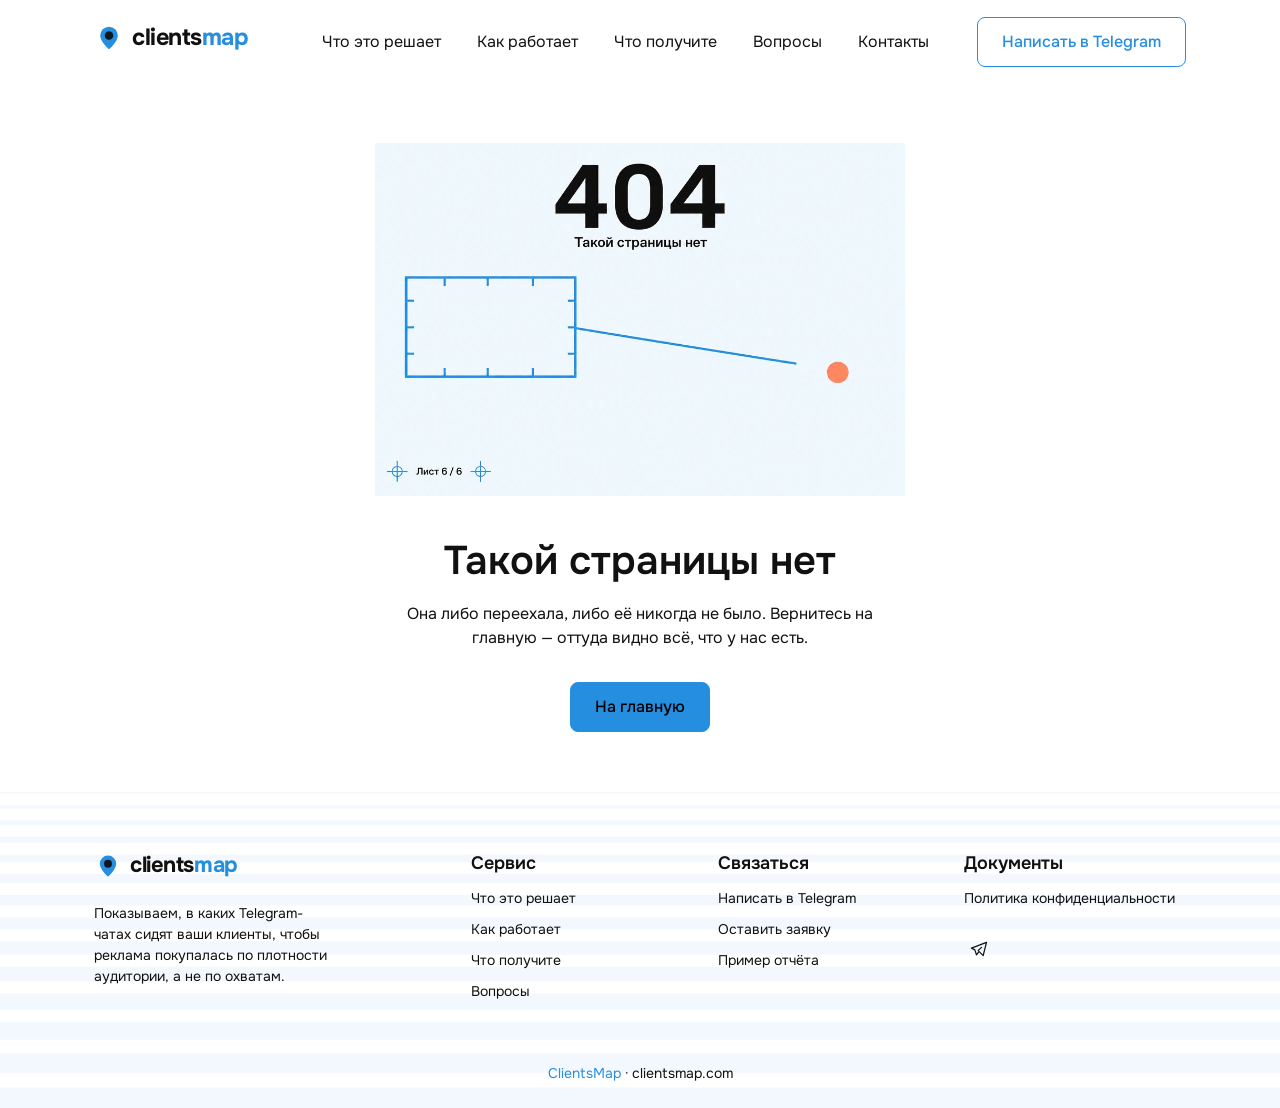
==== commit 4df4dab4: "Обновление сайта" ====
--- a/404/index.html
+++ b/404/index.html
@@ -1 +1 @@
-<!DOCTYPE html><html lang="ru"><head><meta charSet="utf-8"/><meta name="viewport" content="width=device-width, initial-scale=1"/><meta name="viewport" content="width=device-width, initial-scale=1"/><link rel="preload" as="image" href="https://mc.yandex.ru/watch/112451333"/><link rel="stylesheet" href="/_next/static/css/e008b80ce0168f8d.css" data-precedence="next"/><link rel="stylesheet" href="/_next/static/css/0fbe2ed5f4f71c39.css" data-precedence="next"/><link rel="preload" as="script" fetchPriority="low" href="/_next/static/chunks/webpack-4f7ef856f560f476.js"/><script src="/_next/static/chunks/fd9d1056-ad15f396ddf9b7e5.js" async=""></script><script src="/_next/static/chunks/117-1dcb5a3dc6cd755b.js" async=""></script><script src="/_next/static/chunks/main-app-92eacf9b0690cb42.js" async=""></script><script src="/_next/static/chunks/972-63c026cf2b9a37d3.js" async=""></script><script src="/_next/static/chunks/app/(layout)/layout-ca79ab4def5f7171.js" async=""></script><script src="/_next/static/chunks/app/(nopadding)/layout-d5da99ed10c4c60c.js" async=""></script><script src="/_next/static/chunks/521-2ea0a8ee2efe18aa.js" async=""></script><script src="/_next/static/chunks/869-f943991c1857dffb.js" async=""></script><script src="/_next/static/chunks/app/(nopadding)/page-a8d21c7ce4d72f45.js" async=""></script><script src="/_next/static/chunks/app/layout-a619b2968a91c517.js" async=""></script><link rel="preload" href="https://www.googletagmanager.com/gtag/js?id=G-K88P6CGLE0" as="script"/><meta name="robots" content="noindex"/><link rel="preconnect" href="https://mc.yandex.ru"/><link rel="preconnect" href="https://www.googletagmanager.com"/><title>Страница не найдена | ClientsMap</title><meta name="description" content="Вы показываете список своих клиентов — мы показываем чаты, где их концентрация выше всего. Реклама покупается по плотности аудитории, а не по охватам."/><meta name="keywords" content="реклама в телеграм,где сидит аудитория,концентрация клиентов,telegram чаты аудитория,закупка рекламы телеграм,cpm телеграм"/><meta name="yandex-verification" content="e656f3db8198a0fa"/><meta property="og:title" content="ClientsMap — в каких Telegram-чатах сидят ваши клиенты"/><meta property="og:description" content="Список клиентов на входе, карта чатов с их концентрацией на выходе."/><meta property="og:url" content="https://clientsmap.com/"/><meta property="og:site_name" content="ClientsMap"/><meta property="og:image" content="https://clientsmap.com/og.png"/><meta property="og:image:width" content="1200"/><meta property="og:image:height" content="630"/><meta property="og:type" content="website"/><meta name="twitter:card" content="summary_large_image"/><meta name="twitter:title" content="ClientsMap — в каких Telegram-чатах сидят ваши клиенты"/><meta name="twitter:description" content="Список клиентов на входе, карта чатов с их концентрацией на выходе."/><meta name="twitter:image" content="https://clientsmap.com/og.png"/><link rel="icon" href="/favicon.ico" type="image/x-icon" sizes="16x16"/><link rel="icon" href="/favicon.ico" sizes="any"/><link rel="icon" href="/favicon.svg" type="image/svg+xml"/><link rel="apple-touch-icon" href="/apple-touch-icon.png"/><script type="application/ld+json">{"@context":"https://schema.org","@type":"Organization","name":"ClientsMap","url":"https://clientsmap.com","description":"Карта концентрации клиентов в Telegram-чатах для точной закупки рекламы."}</script><script src="/_next/static/chunks/polyfills-42372ed130431b0a.js" noModule=""></script></head><body><div class="wrapper d-flex flex-column justify-between"><nav class="navbar navbar-expand-lg fixed-top"><div class="container"><a class="navbar-brand" aria-label="ClientsMap" href="/"><span class="d-inline-flex align-center gap-2 logo-mark"><svg xmlns="http://www.w3.org/2000/svg" viewBox="0 0 24 24" width="30" height="30" fill="none" aria-hidden="true"><path d="M12 21s7-5.686 7-11a7 7 0 1 0-14 0c0 5.314 7 11 7 11Z" fill="var(--gen-primary, #268edf)"></path><circle cx="12" cy="10" r="3.4" fill="#0f1720"></circle></svg><span class="logo-text" style="font-size:23.400000000000002px">clients<span>map</span></span></span></a><button class="navbar-toggler" type="button"><div class="navbar-toggler-icon"><span></span><span></span><span></span></div></button><div class="collapse navbar-collapse"><div class="navbar-content-inner ms-lg-auto d-flex flex-column flex-lg-row align-lg-center gap-4 gap-lg-10 p-2 p-lg-0"><ul class="navbar-nav gap-lg-2 gap-xl-5"><li class="nav-item"><a class="nav-link" href="/#problems">Что это решает</a></li><li class="nav-item"><a class="nav-link" href="/#how">Как работает</a></li><li class="nav-item"><a class="nav-link" href="/#result">Что получите</a></li><li class="nav-item"><a class="nav-link" href="/#faq">Вопросы</a></li><li class="nav-item"><a class="nav-link" href="/contact/">Контакты</a></li></ul><div class=""><a class="btn btn-outline-primary" href="https://t.me/clientsmap">Написать в Telegram</a></div></div></div></div></nav><main class="flex-grow-1"><section class="py-10 py-lg-15"><div class="container"><div class="row justify-center"><div class="col-lg-6"><div class="text-center"><img alt="not found" loading="lazy" width="860" height="571" decoding="async" data-nimg="1" class="img-fluid mb-10" style="color:transparent" src="/_next/static/media/error-blue.a4525ed1.svg"/><h2 class="mb-4">Такой страницы нет</h2><p class="mb-8">Она либо переехала, либо её никогда не было. Вернитесь на главную — оттуда видно всё, что у нас есть.</p><a class="btn btn-primary" href="/">На главную</a></div></div></div></div></section></main><footer class="footer bg-striped pt-10 pt-lg-15"><div class="container"><div class="row g-10"><div class="col-lg-9 col-xl-8 order-lg-2"><div class="row g-6"><div class="col-md-4 col-lg-4"><div class="footer-widget text-center text-md-start"><h6 class=" mb-2">Сервис</h6><ul class="link-list list-unstyled mb-0"><li><a href="/#problems">Что это решает</a></li><li><a href="/#how">Как работает</a></li><li><a href="/#result">Что получите</a></li><li><a href="/#faq">Вопросы</a></li></ul></div></div><div class="col-md-4 col-lg-4"><div class="footer-widget text-center text-md-start"><h6 class=" mb-2">Связаться</h6><ul class="link-list list-unstyled mb-0"><li><a href="https://t.me/clientsmap">Написать в Telegram</a></li><li><a href="/contact/">Оставить заявку</a></li><li><a href="/example/">Пример отчёта</a></li></ul></div></div><div class="col-md-4 col-lg-4"><div class="footer-widget text-center text-md-start"><h6 class=" mb-2">Документы</h6><ul class="link-list list-unstyled mb-0"><li><a href="/privacy/">Политика конфиденциальности</a></li></ul><ul class="list-unstyled d-flex flex-wrap align-center justify-center justify-md-start gap-3 social-list mb-0 mt-5"><li><a href="https://t.me/clientsmap" aria-label="Telegram"><svg xmlns="http://www.w3.org/2000/svg" fill="none" stroke="currentColor" stroke-linecap="round" stroke-linejoin="round" stroke-width="1.5" viewBox="0 0 24 24"><path stroke="none" d="M0 0h24v24H0z"></path><path d="M15 10l-4 4l6 6l4 -16l-18 7l4 2l2 6l3 -4"></path></svg></a></li></ul></div></div></div></div><div class="col-lg-3 order-lg-1 me-auto"><div class="footer-widget text-center text-lg-start"><a aria-label="ClientsMap" href="/"><span class="d-inline-flex align-center gap-2 logo-mark"><svg xmlns="http://www.w3.org/2000/svg" viewBox="0 0 24 24" width="28" height="28" fill="none" aria-hidden="true"><path d="M12 21s7-5.686 7-11a7 7 0 1 0-14 0c0 5.314 7 11 7 11Z" fill="var(--gen-primary, #268edf)"></path><circle cx="12" cy="10" r="3.4" fill="#0f1720"></circle></svg><span class="logo-text" style="font-size:21.84px">clients<span>map</span></span></span></a><p class="fs-sm mb-0 mt-4">Показываем, в каких Telegram-чатах сидят ваши клиенты, чтобы реклама покупалась по плотности аудитории, а не по охватам.</p></div></div></div><div class="text-center py-6 mt-8"><p class="fs-sm mb-0"><span class="text-primary">ClientsMap</span> · clientsmap.com</p></div></div></footer></div><div class="Toastify"></div><noscript><div><img src="https://mc.yandex.ru/watch/112451333" style="position:absolute;left:-9999px" alt=""/></div></noscript><script src="/_next/static/chunks/webpack-4f7ef856f560f476.js" async=""></script><script>(self.__next_f=self.__next_f||[]).push([0]);self.__next_f.push([2,null])</script><script>self.__next_f.push([1,"1:HL[\"/_next/static/css/e008b80ce0168f8d.css\",\"style\"]\n2:HL[\"/_next/static/css/0fbe2ed5f4f71c39.css\",\"style\"]\n"])</script><script>self.__next_f.push([1,"3:I[2846,[],\"\"]\n5:I[1074,[\"972\",\"static/chunks/972-63c026cf2b9a37d3.js\",\"540\",\"static/chunks/app/(layout)/layout-ca79ab4def5f7171.js\"],\"default\"]\n6:I[2885,[\"972\",\"static/chunks/972-63c026cf2b9a37d3.js\",\"499\",\"static/chunks/app/(nopadding)/layout-d5da99ed10c4c60c.js\"],\"default\"]\n7:I[5878,[\"972\",\"static/chunks/972-63c026cf2b9a37d3.js\",\"521\",\"static/chunks/521-2ea0a8ee2efe18aa.js\",\"869\",\"static/chunks/869-f943991c1857dffb.js\",\"198\",\"static/chunks/app/(nopadding)/page-a8d21c7ce4d72f45.js\"],\"Image\"]\n8:I[2972,[\"972\",\"static/chunks/972-63c026cf2b9a37d3.js\",\"499\",\"static/chunks/app/(nopadding)/layout-d5da99ed10c4c60c.js\"],\"\"]\n9:I[4707,[],\"\"]\na:I[6423,[],\"\"]\nb:I[4309,[\"972\",\"static/chunks/972-63c026cf2b9a37d3.js\",\"185\",\"static/chunks/app/layout-a619b2968a91c517.js\"],\"default\"]\nd:I[8534,[\"972\",\"static/chunks/972-63c026cf2b9a37d3.js\",\"185\",\"static/chunks/app/layout-a619b2968a91c517.js\"],\"default\"]\ne:I[8034,[\"972\",\"static/chunks/972-63c026cf2b9a37d3.js\",\"185\",\"static/chunks/app/layout-a619b2968a91c517.js\"],\"default\"]\nf:I[8003,[\"972\",\"static/chunks/972-63c026cf2b9a37d3.js\",\"185\",\"static/chunks/app/layout-a619b2968a91c517.js\"],\"\"]\n11:I[1060,[],\"\"]\nc:{\"src\":\"/_next/static/media/error-blue.a4525ed1.svg\",\"height\":571,\"width\":860,\"blurWidth\":0,\"blurHeight\":0}\n12:[]\n"])</script><script>self.__next_f.push([1,"0:[\"$\",\"$L3\",null,{\"buildId\":\"X33uPhkDa-oGBqRKd18gl\",\"assetPrefix\":\"\",\"urlParts\":[\"\",\"_not-found\",\"\"],\"initialTree\":[\"\",{\"children\":[\"/_not-found\",{\"children\":[\"__PAGE__\",{}]}]},\"$undefined\",\"$undefined\",true],\"initialSeedData\":[\"\",{\"children\":[\"/_not-found\",{\"children\":[\"__PAGE__\",{},[[\"$L4\",[\"$\",\"$L5\",null,{\"children\":[[\"$\",\"$L6\",null,{}],[\"$\",\"main\",null,{\"className\":\"flex-grow-1\",\"children\":[\"$\",\"section\",null,{\"className\":\"py-10 py-lg-15\",\"children\":[\"$\",\"div\",null,{\"className\":\"container\",\"children\":[\"$\",\"div\",null,{\"className\":\"row justify-center\",\"children\":[\"$\",\"div\",null,{\"className\":\"col-lg-6\",\"children\":[\"$\",\"div\",null,{\"className\":\"text-center\",\"children\":[[\"$\",\"$L7\",null,{\"src\":{\"src\":\"/_next/static/media/error-blue.a4525ed1.svg\",\"height\":571,\"width\":860,\"blurWidth\":0,\"blurHeight\":0},\"alt\":\"not found\",\"className\":\"img-fluid mb-10\"}],[\"$\",\"h2\",null,{\"className\":\"mb-4\",\"children\":\"Такой страницы нет\"}],[\"$\",\"p\",null,{\"className\":\"mb-8\",\"children\":\"Она либо переехала, либо её никогда не было. Вернитесь на главную — оттуда видно всё, что у нас есть.\"}],[\"$\",\"$L8\",null,{\"href\":\"/\",\"className\":\"btn btn-primary\",\"children\":\"На главную\"}]]}]}]}]}]}]}],[\"$\",\"footer\",null,{\"className\":\"footer bg-striped pt-10 pt-lg-15\",\"children\":[\"$\",\"div\",null,{\"className\":\"container\",\"children\":[[\"$\",\"div\",null,{\"className\":\"row g-10\",\"children\":[[\"$\",\"div\",null,{\"className\":\"col-lg-9 col-xl-8 order-lg-2\",\"children\":[\"$\",\"div\",null,{\"className\":\"row g-6\",\"children\":[[\"$\",\"div\",null,{\"className\":\"col-md-4 col-lg-4\",\"children\":[\"$\",\"div\",null,{\"className\":\"footer-widget text-center text-md-start\",\"children\":[[\"$\",\"h6\",null,{\"className\":\" mb-2\",\"children\":\"Сервис\"}],[\"$\",\"ul\",null,{\"className\":\"link-list list-unstyled mb-0\",\"children\":[[\"$\",\"li\",null,{\"children\":[\"$\",\"$L8\",null,{\"href\":\"/#problems\",\"children\":\"Что это решает\"}]}],[\"$\",\"li\",null,{\"children\":[\"$\",\"$L8\",null,{\"href\":\"/#how\",\"children\":\"Как работает\"}]}],[\"$\",\"li\",null,{\"children\":[\"$\",\"$L8\",null,{\"href\":\"/#result\",\"children\":\"Что получите\"}]}],[\"$\",\"li\",null,{\"children\":[\"$\",\"$L8\",null,{\"href\":\"/#faq\",\"children\":\"Вопросы\"}]}]]}]]}]}],[\"$\",\"div\",null,{\"className\":\"col-md-4 col-lg-4\",\"children\":[\"$\",\"div\",null,{\"className\":\"footer-widget text-center text-md-start\",\"children\":[[\"$\",\"h6\",null,{\"className\":\" mb-2\",\"children\":\"Связаться\"}],[\"$\",\"ul\",null,{\"className\":\"link-list list-unstyled mb-0\",\"children\":[[\"$\",\"li\",null,{\"children\":[\"$\",\"a\",null,{\"href\":\"https://t.me/clientsmap\",\"children\":\"Написать в Telegram\"}]}],[\"$\",\"li\",null,{\"children\":[\"$\",\"$L8\",null,{\"href\":\"/contact\",\"children\":\"Оставить заявку\"}]}],[\"$\",\"li\",null,{\"children\":[\"$\",\"a\",null,{\"href\":\"/example/\",\"children\":\"Пример отчёта\"}]}]]}]]}]}],[\"$\",\"div\",null,{\"className\":\"col-md-4 col-lg-4\",\"children\":[\"$\",\"div\",null,{\"className\":\"footer-widget text-center text-md-start\",\"children\":[[\"$\",\"h6\",null,{\"className\":\" mb-2\",\"children\":\"Документы\"}],[\"$\",\"ul\",null,{\"className\":\"link-list list-unstyled mb-0\",\"children\":[\"$\",\"li\",null,{\"children\":[\"$\",\"$L8\",null,{\"href\":\"/privacy/\",\"children\":\"Политика конфиденциальности\"}]}]}],[\"$\",\"ul\",null,{\"className\":\"list-unstyled d-flex flex-wrap align-center justify-center justify-md-start gap-3 social-list mb-0 mt-5\",\"children\":[\"$\",\"li\",null,{\"children\":[\"$\",\"a\",null,{\"href\":\"https://t.me/clientsmap\",\"aria-label\":\"Telegram\",\"children\":[\"$\",\"svg\",null,{\"xmlns\":\"http://www.w3.org/2000/svg\",\"fill\":\"none\",\"stroke\":\"currentColor\",\"strokeLinecap\":\"round\",\"strokeLinejoin\":\"round\",\"strokeWidth\":\"1.5\",\"viewBox\":\"0 0 24 24\",\"children\":[[\"$\",\"path\",null,{\"stroke\":\"none\",\"d\":\"M0 0h24v24H0z\"}],[\"$\",\"path\",null,{\"d\":\"M15 10l-4 4l6 6l4 -16l-18 7l4 2l2 6l3 -4\"}]]}]}]}]}]]}]}]]}]}],[\"$\",\"div\",null,{\"className\":\"col-lg-3 order-lg-1 me-auto\",\"children\":[\"$\",\"div\",null,{\"className\":\"footer-widget text-center text-lg-start\",\"children\":[[\"$\",\"$L8\",null,{\"href\":\"/\",\"aria-label\":\"ClientsMap\",\"children\":[\"$\",\"span\",null,{\"className\":\"d-inline-flex align-center gap-2 logo-mark\",\"children\":[[\"$\",\"svg\",null,{\"xmlns\":\"http://www.w3.org/2000/svg\",\"viewBox\":\"0 0 24 24\",\"width\":28,\"height\":28,\"fill\":\"none\",\"aria-hidden\":\"true\",\"children\":[[\"$\",\"path\",null,{\"d\":\"M12 21s7-5.686 7-11a7 7 0 1 0-14 0c0 5.314 7 11 7 11Z\",\"fill\":\"var(--gen-primary, #268edf)\"}],[\"$\",\"circle\",null,{\"cx\":\"12\",\"cy\":\"10\",\"r\":\"3.4\",\"fill\":\"#0f1720\"}]]}],[\"$\",\"span\",null,{\"className\":\"logo-text\",\"style\":{\"fontSize\":21.84},\"children\":[\"clients\",[\"$\",\"span\",null,{\"children\":\"map\"}]]}]]}]}],[\"$\",\"p\",null,{\"className\":\"fs-sm mb-0 mt-4\",\"children\":\"Показываем, в каких Telegram-чатах сидят ваши клиенты, чтобы реклама покупалась по плотности аудитории, а не по охватам.\"}]]}]}]]}],[\"$\",\"div\",null,{\"className\":\"text-center py-6 mt-8\",\"children\":[\"$\",\"p\",null,{\"className\":\"fs-sm mb-0\",\"children\":[[\"$\",\"span\",null,{\"className\":\"text-primary\",\"children\":\"ClientsMap\"}],\" · clientsmap.com\"]}]}]]}]}]]}],null],null],null]},[null,[\"$\",\"$L9\",null,{\"parallelRouterKey\":\"children\",\"segmentPath\":[\"children\",\"/_not-found\",\"children\"],\"error\":\"$undefined\",\"errorStyles\":\"$undefined\",\"errorScripts\":\"$undefined\",\"template\":[\"$\",\"$La\",null,{}],\"templateStyles\":\"$undefined\",\"templateScripts\":\"$undefined\",\"notFound\":\"$undefined\",\"notFoundStyles\":\"$undefined\"}]],null]},[[[[\"$\",\"link\",\"0\",{\"rel\":\"stylesheet\",\"href\":\"/_next/static/css/e008b80ce0168f8d.css\",\"precedence\":\"next\",\"crossOrigin\":\"$undefined\"}],[\"$\",\"link\",\"1\",{\"rel\":\"stylesheet\",\"href\":\"/_next/static/css/0fbe2ed5f4f71c39.css\",\"precedence\":\"next\",\"crossOrigin\":\"$undefined\"}]],[\"$\",\"html\",null,{\"lang\":\"ru\",\"children\":[[\"$\",\"head\",null,{\"children\":[[\"$\",\"meta\",null,{\"name\":\"viewport\",\"content\":\"width=device-width, initial-scale=1\"}],[\"$\",\"link\",null,{\"rel\":\"preconnect\",\"href\":\"https://mc.yandex.ru\"}],[\"$\",\"link\",null,{\"rel\":\"preconnect\",\"href\":\"https://www.googletagmanager.com\"}],[\"$\",\"script\",null,{\"type\":\"application/ld+json\",\"dangerouslySetInnerHTML\":{\"__html\":\"{\\\"@context\\\":\\\"https://schema.org\\\",\\\"@type\\\":\\\"Organization\\\",\\\"name\\\":\\\"ClientsMap\\\",\\\"url\\\":\\\"https://clientsmap.com\\\",\\\"description\\\":\\\"Карта концентрации клиентов в Telegram-чатах для точной закупки рекламы.\\\"}\"}}]]}],[\"$\",\"body\",null,{\"children\":[[\"$\",\"$Lb\",null,{\"children\":[\"$\",\"div\",null,{\"className\":\"wrapper d-flex flex-column justify-between\",\"children\":[\"$\",\"$L9\",null,{\"parallelRouterKey\":\"children\",\"segmentPath\":[\"children\"],\"error\":\"$undefined\",\"errorStyles\":\"$undefined\",\"errorScripts\":\"$undefined\",\"template\":[\"$\",\"$La\",null,{}],\"templateStyles\":\"$undefined\",\"templateScripts\":\"$undefined\",\"notFound\":[\"$\",\"$L5\",null,{\"children\":[[\"$\",\"$L6\",null,{}],[\"$\",\"main\",null,{\"className\":\"flex-grow-1\",\"children\":[\"$\",\"section\",null,{\"className\":\"py-10 py-lg-15\",\"children\":[\"$\",\"div\",null,{\"className\":\"container\",\"children\":[\"$\",\"div\",null,{\"className\":\"row justify-center\",\"children\":[\"$\",\"div\",null,{\"className\":\"col-lg-6\",\"children\":[\"$\",\"div\",null,{\"className\":\"text-center\",\"children\":[[\"$\",\"$L7\",null,{\"src\":\"$c\",\"alt\":\"not found\",\"className\":\"img-fluid mb-10\"}],[\"$\",\"h2\",null,{\"className\":\"mb-4\",\"children\":\"Такой страницы нет\"}],[\"$\",\"p\",null,{\"className\":\"mb-8\",\"children\":\"Она либо переехала, либо её никогда не было. Вернитесь на главную — оттуда видно всё, что у нас есть.\"}],[\"$\",\"$L8\",null,{\"href\":\"/\",\"className\":\"btn btn-primary\",\"children\":\"На главную\"}]]}]}]}]}]}]}],[\"$\",\"footer\",null,{\"className\":\"footer bg-striped pt-10 pt-lg-15\",\"children\":[\"$\",\"div\",null,{\"className\":\"container\",\"children\":[[\"$\",\"div\",null,{\"className\":\"row g-10\",\"children\":[[\"$\",\"div\",null,{\"className\":\"col-lg-9 col-xl-8 order-lg-2\",\"children\":[\"$\",\"div\",null,{\"className\":\"row g-6\",\"children\":[[\"$\",\"div\",null,{\"className\":\"col-md-4 col-lg-4\",\"children\":[\"$\",\"div\",null,{\"className\":\"footer-widget text-center text-md-start\",\"children\":[[\"$\",\"h6\",null,{\"className\":\" mb-2\",\"children\":\"Сервис\"}],[\"$\",\"ul\",null,{\"className\":\"link-list list-unstyled mb-0\",\"children\":[[\"$\",\"li\",null,{\"children\":[\"$\",\"$L8\",null,{\"href\":\"/#problems\",\"children\":\"Что это решает\"}]}],[\"$\",\"li\",null,{\"children\":[\"$\",\"$L8\",null,{\"href\":\"/#how\",\"children\":\"Как работает\"}]}],[\"$\",\"li\",null,{\"children\":[\"$\",\"$L8\",null,{\"href\":\"/#result\",\"children\":\"Что получите\"}]}],[\"$\",\"li\",null,{\"children\":[\"$\",\"$L8\",null,{\"href\":\"/#faq\",\"children\":\"Вопросы\"}]}]]}]]}]}],[\"$\",\"div\",null,{\"className\":\"col-md-4 col-lg-4\",\"children\":[\"$\",\"div\",null,{\"className\":\"footer-widget text-center text-md-start\",\"children\":[[\"$\",\"h6\",null,{\"className\":\" mb-2\",\"children\":\"Связаться\"}],[\"$\",\"ul\",null,{\"className\":\"link-list list-unstyled mb-0\",\"children\":[[\"$\",\"li\",null,{\"children\":[\"$\",\"a\",null,{\"href\":\"https://t.me/clientsmap\",\"children\":\"Написать в Telegram\"}]}],[\"$\",\"li\",null,{\"children\":[\"$\",\"$L8\",null,{\"href\":\"/contact\",\"children\":\"Оставить заявку\"}]}],[\"$\",\"li\",null,{\"children\":[\"$\",\"a\",null,{\"href\":\"/example/\",\"children\":\"Пример отчёта\"}]}]]}]]}]}],[\"$\",\"div\",null,{\"className\":\"col-md-4 col-lg-4\",\"children\":[\"$\",\"div\",null,{\"className\":\"footer-widget text-center text-md-start\",\"children\":[[\"$\",\"h6\",null,{\"className\":\" mb-2\",\"children\":\"Документы\"}],[\"$\",\"ul\",null,{\"className\":\"link-list list-unstyled mb-0\",\"children\":[\"$\",\"li\",null,{\"children\":[\"$\",\"$L8\",null,{\"href\":\"/privacy/\",\"children\":\"Политика конфиденциальности\"}]}]}],[\"$\",\"ul\",null,{\"className\":\"list-unstyled d-flex flex-wrap align-center justify-center justify-md-start gap-3 social-list mb-0 mt-5\",\"children\":[\"$\",\"li\",null,{\"children\":[\"$\",\"a\",null,{\"href\":\"https://t.me/clientsmap\",\"aria-label\":\"Telegram\",\"children\":[\"$\",\"svg\",null,{\"xmlns\":\"http://www.w3.org/2000/svg\",\"fill\":\"none\",\"stroke\":\"currentColor\",\"strokeLinecap\":\"round\",\"strokeLinejoin\":\"round\",\"strokeWidth\":\"1.5\",\"viewBox\":\"0 0 24 24\",\"children\":[[\"$\",\"path\",null,{\"stroke\":\"none\",\"d\":\"M0 0h24v24H0z\"}],[\"$\",\"path\",null,{\"d\":\"M15 10l-4 4l6 6l4 -16l-18 7l4 2l2 6l3 -4\"}]]}]}]}]}]]}]}]]}]}],[\"$\",\"div\",null,{\"className\":\"col-lg-3 order-lg-1 me-auto\",\"children\":[\"$\",\"div\",null,{\"className\":\"footer-widget text-center text-lg-start\",\"children\":[[\"$\",\"$L8\",null,{\"href\":\"/\",\"aria-label\":\"ClientsMap\",\"children\":[\"$\",\"span\",null,{\"className\":\"d-inline-flex align-center gap-2 logo-mark\",\"children\":[[\"$\",\"svg\",null,{\"xmlns\":\"http://www.w3.org/2000/svg\",\"viewBox\":\"0 0 24 24\",\"width\":28,\"height\":28,\"fill\":\"none\",\"aria-hidden\":\"true\",\"children\":[[\"$\",\"path\",null,{\"d\":\"M12 21s7-5.686 7-11a7 7 0 1 0-14 0c0 5.314 7 11 7 11Z\",\"fill\":\"var(--gen-primary, #268edf)\"}],[\"$\",\"circle\",null,{\"cx\":\"12\",\"cy\":\"10\",\"r\":\"3.4\",\"fill\":\"#0f1720\"}]]}],[\"$\",\"span\",null,{\"className\":\"logo-text\",\"style\":{\"fontSize\":21.84},\"children\":[\"clients\",[\"$\",\"span\",null,{\"children\":\"map\"}]]}]]}]}],[\"$\",\"p\",null,{\"className\":\"fs-sm mb-0 mt-4\",\"children\":\"Показываем, в каких Telegram-чатах сидят ваши клиенты, чтобы реклама покупалась по плотности аудитории, а не по охватам.\"}]]}]}]]}],[\"$\",\"div\",null,{\"className\":\"text-center py-6 mt-8\",\"children\":[\"$\",\"p\",null,{\"className\":\"fs-sm mb-0\",\"children\":[[\"$\",\"span\",null,{\"className\":\"text-primary\",\"children\":\"ClientsMap\"}],\" · clientsmap.com\"]}]}]]}]}]]}],\"notFoundStyles\":[]}]}]}],[\"$\",\"$Ld\",null,{}],[\"$\",\"$Le\",null,{}],[\"$\",\"$Lf\",null,{\"id\":\"analytics\",\"strategy\":\"afterInteractive\",\"children\":\"\\ntry{\\n(function(m,e,t,r,i,k,a){m[i]=m[i]||function(){(m[i].a=m[i].a||[]).push(arguments)};m[i].l=1*new Date();for(var j=0;j\u003ce.scripts.length;j++){if(e.scripts[j].src===r){return;}}k=e.createElement(t),a=e.getElementsByTagName(t)[0],k.async=1,k.src=r,a.parentNode.insertBefore(k,a)})(window,document,'script','https://mc.yandex.ru/metrika/tag.js?id=112451333','ym');\\nif(typeof window.ym==='function'){window.ym(112451333,'init',{ssr:true,webvisor:true,clickmap:true,accurateTrackBounce:true,trackLinks:true});}\\n}catch(e){}\\ntry{\\nwindow.dataLayer=window.dataLayer||[];\\nwindow.gtag=function(){window.dataLayer.push(arguments);};\\nwindow.gtag('js',new Date());window.gtag('config','G-K88P6CGLE0');\\n}catch(e){}\\n\\t\\t\\t\\t\"}],[\"$\",\"$Lf\",null,{\"src\":\"https://www.googletagmanager.com/gtag/js?id=G-K88P6CGLE0\",\"strategy\":\"afterInteractive\"}],[\"$\",\"noscript\",null,{\"children\":[\"$\",\"div\",null,{\"children\":[\"$\",\"img\",null,{\"src\":\"https://mc.yandex.ru/watch/112451333\",\"style\":{\"position\":\"absolute\",\"left\":\"-9999px\"},\"alt\":\"\"}]}]}]]}]]}]],null],null],\"couldBeIntercepted\":false,\"initialHead\":[[\"$\",\"meta\",null,{\"name\":\"robots\",\"content\":\"noindex\"}],\"$L10\"],\"globalErrorComponent\":\"$11\",\"missingSlots\":\"$W12\"}]\n"])</script><script>self.__next_f.push([1,"10:[[\"$\",\"meta\",\"0\",{\"name\":\"viewport\",\"content\":\"width=device-width, initial-scale=1\"}],[\"$\",\"meta\",\"1\",{\"charSet\":\"utf-8\"}],[\"$\",\"title\",\"2\",{\"children\":\"Страница не найдена | ClientsMap\"}],[\"$\",\"meta\",\"3\",{\"name\":\"description\",\"content\":\"Вы показываете список своих клиентов — мы показываем чаты, где их концентрация выше всего. Реклама покупается по плотности аудитории, а не по охватам.\"}],[\"$\",\"meta\",\"4\",{\"name\":\"keywords\",\"content\":\"реклама в телеграм,где сидит аудитория,концентрация клиентов,telegram чаты аудитория,закупка рекламы телеграм,cpm телеграм\"}],[\"$\",\"meta\",\"5\",{\"name\":\"yandex-verification\",\"content\":\"e656f3db8198a0fa\"}],[\"$\",\"meta\",\"6\",{\"property\":\"og:title\",\"content\":\"ClientsMap — в каких Telegram-чатах сидят ваши клиенты\"}],[\"$\",\"meta\",\"7\",{\"property\":\"og:description\",\"content\":\"Список клиентов на входе, карта чатов с их концентрацией на выходе.\"}],[\"$\",\"meta\",\"8\",{\"property\":\"og:url\",\"content\":\"https://clientsmap.com/\"}],[\"$\",\"meta\",\"9\",{\"property\":\"og:site_name\",\"content\":\"ClientsMap\"}],[\"$\",\"meta\",\"10\",{\"property\":\"og:image\",\"content\":\"https://clientsmap.com/og.png\"}],[\"$\",\"meta\",\"11\",{\"property\":\"og:image:width\",\"content\":\"1200\"}],[\"$\",\"meta\",\"12\",{\"property\":\"og:image:height\",\"content\":\"630\"}],[\"$\",\"meta\",\"13\",{\"property\":\"og:type\",\"content\":\"website\"}],[\"$\",\"meta\",\"14\",{\"name\":\"twitter:card\",\"content\":\"summary_large_image\"}],[\"$\",\"meta\",\"15\",{\"name\":\"twitter:title\",\"content\":\"ClientsMap — в каких Telegram-чатах сидят ваши клиенты\"}],[\"$\",\"meta\",\"16\",{\"name\":\"twitter:description\",\"content\":\"Список клиентов на входе, карта чатов с их концентрацией на выходе.\"}],[\"$\",\"meta\",\"17\",{\"name\":\"twitter:image\",\"content\":\"https://clientsmap.com/og.png\"}],[\"$\",\"link\",\"18\",{\"rel\":\"icon\",\"href\":\"/favicon.ico\",\"type\":\"image/x-icon\",\"sizes\":\"16x16\"}],[\"$\",\"link\",\"19\",{\"rel\":\"icon\",\"href\":\"/favicon.ico\",\"sizes\":\"any\"}],[\"$\",\"link\",\"20\",{\"rel\":\"icon\",\"href\":\"/favicon.svg\",\"type\":\"image/svg+xml\"}],[\"$\",\"link\",\"21\",{\"rel\":\"apple-touch-icon\",\"href\":\"/apple-touch-icon.png\"}]]\n"])</script><script>self.__next_f.push([1,"4:null\n"])</script></body></html>+<!DOCTYPE html><html lang="ru"><head><meta charSet="utf-8"/><meta name="viewport" content="width=device-width, initial-scale=1"/><meta name="viewport" content="width=device-width, initial-scale=1"/><link rel="preload" as="image" href="https://mc.yandex.ru/watch/112451333"/><link rel="stylesheet" href="/_next/static/css/e008b80ce0168f8d.css" data-precedence="next"/><link rel="stylesheet" href="/_next/static/css/17209d74dc46f71e.css" data-precedence="next"/><link rel="preload" as="script" fetchPriority="low" href="/_next/static/chunks/webpack-4f7ef856f560f476.js"/><script src="/_next/static/chunks/fd9d1056-ad15f396ddf9b7e5.js" async=""></script><script src="/_next/static/chunks/117-1dcb5a3dc6cd755b.js" async=""></script><script src="/_next/static/chunks/main-app-92eacf9b0690cb42.js" async=""></script><script src="/_next/static/chunks/972-63c026cf2b9a37d3.js" async=""></script><script src="/_next/static/chunks/app/(layout)/layout-ca79ab4def5f7171.js" async=""></script><script src="/_next/static/chunks/app/(nopadding)/layout-d5da99ed10c4c60c.js" async=""></script><script src="/_next/static/chunks/521-2ea0a8ee2efe18aa.js" async=""></script><script src="/_next/static/chunks/869-f943991c1857dffb.js" async=""></script><script src="/_next/static/chunks/app/(nopadding)/page-38b2a84dd8084ce8.js" async=""></script><script src="/_next/static/chunks/app/layout-a619b2968a91c517.js" async=""></script><link rel="preload" href="https://www.googletagmanager.com/gtag/js?id=G-K88P6CGLE0" as="script"/><meta name="robots" content="noindex"/><link rel="preconnect" href="https://mc.yandex.ru"/><link rel="preconnect" href="https://www.googletagmanager.com"/><title>Страница не найдена | ClientsMap</title><meta name="description" content="Вы показываете список своих клиентов — мы показываем чаты, где их концентрация выше всего. Реклама покупается по плотности аудитории, а не по охватам."/><meta name="keywords" content="реклама в телеграм,где сидит аудитория,концентрация клиентов,telegram чаты аудитория,закупка рекламы телеграм,cpm телеграм"/><meta name="yandex-verification" content="e656f3db8198a0fa"/><meta property="og:title" content="ClientsMap — в каких Telegram-чатах сидят ваши клиенты"/><meta property="og:description" content="Список клиентов на входе, карта чатов с их концентрацией на выходе."/><meta property="og:url" content="https://clientsmap.com/"/><meta property="og:site_name" content="ClientsMap"/><meta property="og:image" content="https://clientsmap.com/og.png"/><meta property="og:image:width" content="1200"/><meta property="og:image:height" content="640"/><meta property="og:type" content="website"/><meta name="twitter:card" content="summary_large_image"/><meta name="twitter:title" content="ClientsMap — в каких Telegram-чатах сидят ваши клиенты"/><meta name="twitter:description" content="Список клиентов на входе, карта чатов с их концентрацией на выходе."/><meta name="twitter:image" content="https://clientsmap.com/og.png"/><link rel="icon" href="/favicon.ico" type="image/x-icon" sizes="16x16"/><link rel="icon" href="/favicon.ico" sizes="any"/><link rel="icon" href="/favicon.svg" type="image/svg+xml"/><link rel="apple-touch-icon" href="/apple-touch-icon.png"/><script type="application/ld+json">{"@context":"https://schema.org","@type":"Organization","name":"ClientsMap","url":"https://clientsmap.com","description":"Карта концентрации клиентов в Telegram-чатах для точной закупки рекламы."}</script><script src="/_next/static/chunks/polyfills-42372ed130431b0a.js" noModule=""></script></head><body><div class="wrapper d-flex flex-column justify-between"><nav class="navbar navbar-expand-lg fixed-top"><div class="container"><a class="navbar-brand" aria-label="ClientsMap" href="/"><span class="d-inline-flex align-center gap-2 logo-mark"><svg xmlns="http://www.w3.org/2000/svg" viewBox="0 0 24 24" width="30" height="30" fill="none" aria-hidden="true"><path d="M12 21s7-5.686 7-11a7 7 0 1 0-14 0c0 5.314 7 11 7 11Z" fill="var(--gen-primary, #268edf)"></path><circle cx="12" cy="10" r="3.4" fill="#0f1720"></circle></svg><span class="logo-text" style="font-size:23.400000000000002px">clients<span>map</span></span></span></a><button class="navbar-toggler" type="button"><div class="navbar-toggler-icon"><span></span><span></span><span></span></div></button><div class="collapse navbar-collapse"><div class="navbar-content-inner ms-lg-auto d-flex flex-column flex-lg-row align-lg-center gap-4 gap-lg-10 p-2 p-lg-0"><ul class="navbar-nav gap-lg-2 gap-xl-5"><li class="nav-item"><a class="nav-link" href="/#problems">Что это решает</a></li><li class="nav-item"><a class="nav-link" href="/#how">Как работает</a></li><li class="nav-item"><a class="nav-link" href="/#result">Что получите</a></li><li class="nav-item"><a class="nav-link" href="/#faq">Вопросы</a></li><li class="nav-item"><a class="nav-link" href="/contact/">Контакты</a></li></ul><div class=""><a class="btn btn-outline-primary" href="https://t.me/clientsmap">Написать в Telegram</a></div></div></div></div></nav><main class="flex-grow-1"><section class="py-10 py-lg-15"><div class="container"><div class="row justify-center"><div class="col-lg-6"><div class="text-center"><img alt="not found" loading="lazy" width="1008" height="672" decoding="async" data-nimg="1" class="img-fluid mb-10" style="color:transparent" src="/_next/static/media/error-blue.089db5c0.webp"/><h2 class="mb-4">Такой страницы нет</h2><p class="mb-8">Она либо переехала, либо её никогда не было. Вернитесь на главную — оттуда видно всё, что у нас есть.</p><a class="btn btn-primary" href="/">На главную</a></div></div></div></div></section></main><footer class="footer bg-striped pt-10 pt-lg-15"><div class="container"><div class="row g-10"><div class="col-lg-9 col-xl-8 order-lg-2"><div class="row g-6"><div class="col-md-4 col-lg-4"><div class="footer-widget text-center text-md-start"><h6 class=" mb-2">Сервис</h6><ul class="link-list list-unstyled mb-0"><li><a href="/#problems">Что это решает</a></li><li><a href="/#how">Как работает</a></li><li><a href="/#result">Что получите</a></li><li><a href="/#faq">Вопросы</a></li></ul></div></div><div class="col-md-4 col-lg-4"><div class="footer-widget text-center text-md-start"><h6 class=" mb-2">Связаться</h6><ul class="link-list list-unstyled mb-0"><li><a href="https://t.me/clientsmap">Написать в Telegram</a></li><li><a href="/contact/">Оставить заявку</a></li><li><a href="/example/">Пример отчёта</a></li></ul></div></div><div class="col-md-4 col-lg-4"><div class="footer-widget text-center text-md-start"><h6 class=" mb-2">Документы</h6><ul class="link-list list-unstyled mb-0"><li><a href="/privacy/">Политика конфиденциальности</a></li></ul><ul class="list-unstyled d-flex flex-wrap align-center justify-center justify-md-start gap-3 social-list mb-0 mt-5"><li><a href="https://t.me/clientsmap" aria-label="Telegram"><svg xmlns="http://www.w3.org/2000/svg" fill="none" stroke="currentColor" stroke-linecap="round" stroke-linejoin="round" stroke-width="1.5" viewBox="0 0 24 24"><path stroke="none" d="M0 0h24v24H0z"></path><path d="M15 10l-4 4l6 6l4 -16l-18 7l4 2l2 6l3 -4"></path></svg></a></li></ul></div></div></div></div><div class="col-lg-3 order-lg-1 me-auto"><div class="footer-widget text-center text-lg-start"><a aria-label="ClientsMap" href="/"><span class="d-inline-flex align-center gap-2 logo-mark"><svg xmlns="http://www.w3.org/2000/svg" viewBox="0 0 24 24" width="28" height="28" fill="none" aria-hidden="true"><path d="M12 21s7-5.686 7-11a7 7 0 1 0-14 0c0 5.314 7 11 7 11Z" fill="var(--gen-primary, #268edf)"></path><circle cx="12" cy="10" r="3.4" fill="#0f1720"></circle></svg><span class="logo-text" style="font-size:21.84px">clients<span>map</span></span></span></a><p class="fs-sm mb-0 mt-4">Показываем, в каких Telegram-чатах сидят ваши клиенты, чтобы реклама покупалась по плотности аудитории, а не по охватам.</p></div></div></div><div class="text-center py-6 mt-8"><p class="fs-sm mb-0"><span class="text-primary">ClientsMap</span> · clientsmap.com</p></div></div></footer></div><div class="Toastify"></div><noscript><div><img src="https://mc.yandex.ru/watch/112451333" style="position:absolute;left:-9999px" alt=""/></div></noscript><script src="/_next/static/chunks/webpack-4f7ef856f560f476.js" async=""></script><script>(self.__next_f=self.__next_f||[]).push([0]);self.__next_f.push([2,null])</script><script>self.__next_f.push([1,"1:HL[\"/_next/static/css/e008b80ce0168f8d.css\",\"style\"]\n2:HL[\"/_next/static/css/17209d74dc46f71e.css\",\"style\"]\n"])</script><script>self.__next_f.push([1,"3:I[2846,[],\"\"]\n5:I[1074,[\"972\",\"static/chunks/972-63c026cf2b9a37d3.js\",\"540\",\"static/chunks/app/(layout)/layout-ca79ab4def5f7171.js\"],\"default\"]\n6:I[2885,[\"972\",\"static/chunks/972-63c026cf2b9a37d3.js\",\"499\",\"static/chunks/app/(nopadding)/layout-d5da99ed10c4c60c.js\"],\"default\"]\n7:I[5878,[\"972\",\"static/chunks/972-63c026cf2b9a37d3.js\",\"521\",\"static/chunks/521-2ea0a8ee2efe18aa.js\",\"869\",\"static/chunks/869-f943991c1857dffb.js\",\"198\",\"static/chunks/app/(nopadding)/page-38b2a84dd8084ce8.js\"],\"Image\"]\n8:I[2972,[\"972\",\"static/chunks/972-63c026cf2b9a37d3.js\",\"499\",\"static/chunks/app/(nopadding)/layout-d5da99ed10c4c60c.js\"],\"\"]\n9:I[4707,[],\"\"]\na:I[6423,[],\"\"]\nb:I[4309,[\"972\",\"static/chunks/972-63c026cf2b9a37d3.js\",\"185\",\"static/chunks/app/layout-a619b2968a91c517.js\"],\"default\"]\nd:I[8534,[\"972\",\"static/chunks/972-63c026cf2b9a37d3.js\",\"185\",\"static/chunks/app/layout-a619b2968a91c517.js\"],\"default\"]\ne:I[8034,[\"972\",\"static/chunks/972-63c026cf2b9a37d3.js\",\"185\",\"static/chunks/app/layout-a619b2968a91c517.js\"],\"default\"]\nf:I[8003,[\"972\",\"static/chunks/972-63c026cf2b9a37d3.js\",\"185\",\"static/chunks/app/layout-a619b2968a91c517.js\"],\"\"]\n11:I[1060,[],\"\"]\nc:{\"src\":\"/_next/static/media/error-blue.089db5c0.webp\",\"height\":672,\"width\":1008,\"blurDataURL\":\"[data-uri]\",\"blurWidth\":8,\"blurHeight\":5}\n12:[]\n"])</script><script>self.__next_f.push([1,"0:[\"$\",\"$L3\",null,{\"buildId\":\"LxEsAiKQlRh2Pc2qPoEqU\",\"assetPrefix\":\"\",\"urlParts\":[\"\",\"_not-found\",\"\"],\"initialTree\":[\"\",{\"children\":[\"/_not-found\",{\"children\":[\"__PAGE__\",{}]}]},\"$undefined\",\"$undefined\",true],\"initialSeedData\":[\"\",{\"children\":[\"/_not-found\",{\"children\":[\"__PAGE__\",{},[[\"$L4\",[\"$\",\"$L5\",null,{\"children\":[[\"$\",\"$L6\",null,{}],[\"$\",\"main\",null,{\"className\":\"flex-grow-1\",\"children\":[\"$\",\"section\",null,{\"className\":\"py-10 py-lg-15\",\"children\":[\"$\",\"div\",null,{\"className\":\"container\",\"children\":[\"$\",\"div\",null,{\"className\":\"row justify-center\",\"children\":[\"$\",\"div\",null,{\"className\":\"col-lg-6\",\"children\":[\"$\",\"div\",null,{\"className\":\"text-center\",\"children\":[[\"$\",\"$L7\",null,{\"src\":{\"src\":\"/_next/static/media/error-blue.089db5c0.webp\",\"height\":672,\"width\":1008,\"blurDataURL\":\"[data-uri]\",\"blurWidth\":8,\"blurHeight\":5},\"alt\":\"not found\",\"className\":\"img-fluid mb-10\"}],[\"$\",\"h2\",null,{\"className\":\"mb-4\",\"children\":\"Такой страницы нет\"}],[\"$\",\"p\",null,{\"className\":\"mb-8\",\"children\":\"Она либо переехала, либо её никогда не было. Вернитесь на главную — оттуда видно всё, что у нас есть.\"}],[\"$\",\"$L8\",null,{\"href\":\"/\",\"className\":\"btn btn-primary\",\"children\":\"На главную\"}]]}]}]}]}]}]}],[\"$\",\"footer\",null,{\"className\":\"footer bg-striped pt-10 pt-lg-15\",\"children\":[\"$\",\"div\",null,{\"className\":\"container\",\"children\":[[\"$\",\"div\",null,{\"className\":\"row g-10\",\"children\":[[\"$\",\"div\",null,{\"className\":\"col-lg-9 col-xl-8 order-lg-2\",\"children\":[\"$\",\"div\",null,{\"className\":\"row g-6\",\"children\":[[\"$\",\"div\",null,{\"className\":\"col-md-4 col-lg-4\",\"children\":[\"$\",\"div\",null,{\"className\":\"footer-widget text-center text-md-start\",\"children\":[[\"$\",\"h6\",null,{\"className\":\" mb-2\",\"children\":\"Сервис\"}],[\"$\",\"ul\",null,{\"className\":\"link-list list-unstyled mb-0\",\"children\":[[\"$\",\"li\",null,{\"children\":[\"$\",\"$L8\",null,{\"href\":\"/#problems\",\"children\":\"Что это решает\"}]}],[\"$\",\"li\",null,{\"children\":[\"$\",\"$L8\",null,{\"href\":\"/#how\",\"children\":\"Как работает\"}]}],[\"$\",\"li\",null,{\"children\":[\"$\",\"$L8\",null,{\"href\":\"/#result\",\"children\":\"Что получите\"}]}],[\"$\",\"li\",null,{\"children\":[\"$\",\"$L8\",null,{\"href\":\"/#faq\",\"children\":\"Вопросы\"}]}]]}]]}]}],[\"$\",\"div\",null,{\"className\":\"col-md-4 col-lg-4\",\"children\":[\"$\",\"div\",null,{\"className\":\"footer-widget text-center text-md-start\",\"children\":[[\"$\",\"h6\",null,{\"className\":\" mb-2\",\"children\":\"Связаться\"}],[\"$\",\"ul\",null,{\"className\":\"link-list list-unstyled mb-0\",\"children\":[[\"$\",\"li\",null,{\"children\":[\"$\",\"a\",null,{\"href\":\"https://t.me/clientsmap\",\"children\":\"Написать в Telegram\"}]}],[\"$\",\"li\",null,{\"children\":[\"$\",\"$L8\",null,{\"href\":\"/contact\",\"children\":\"Оставить заявку\"}]}],[\"$\",\"li\",null,{\"children\":[\"$\",\"a\",null,{\"href\":\"/example/\",\"children\":\"Пример отчёта\"}]}]]}]]}]}],[\"$\",\"div\",null,{\"className\":\"col-md-4 col-lg-4\",\"children\":[\"$\",\"div\",null,{\"className\":\"footer-widget text-center text-md-start\",\"children\":[[\"$\",\"h6\",null,{\"className\":\" mb-2\",\"children\":\"Документы\"}],[\"$\",\"ul\",null,{\"className\":\"link-list list-unstyled mb-0\",\"children\":[\"$\",\"li\",null,{\"children\":[\"$\",\"$L8\",null,{\"href\":\"/privacy/\",\"children\":\"Политика конфиденциальности\"}]}]}],[\"$\",\"ul\",null,{\"className\":\"list-unstyled d-flex flex-wrap align-center justify-center justify-md-start gap-3 social-list mb-0 mt-5\",\"children\":[\"$\",\"li\",null,{\"children\":[\"$\",\"a\",null,{\"href\":\"https://t.me/clientsmap\",\"aria-label\":\"Telegram\",\"children\":[\"$\",\"svg\",null,{\"xmlns\":\"http://www.w3.org/2000/svg\",\"fill\":\"none\",\"stroke\":\"currentColor\",\"strokeLinecap\":\"round\",\"strokeLinejoin\":\"round\",\"strokeWidth\":\"1.5\",\"viewBox\":\"0 0 24 24\",\"children\":[[\"$\",\"path\",null,{\"stroke\":\"none\",\"d\":\"M0 0h24v24H0z\"}],[\"$\",\"path\",null,{\"d\":\"M15 10l-4 4l6 6l4 -16l-18 7l4 2l2 6l3 -4\"}]]}]}]}]}]]}]}]]}]}],[\"$\",\"div\",null,{\"className\":\"col-lg-3 order-lg-1 me-auto\",\"children\":[\"$\",\"div\",null,{\"className\":\"footer-widget text-center text-lg-start\",\"children\":[[\"$\",\"$L8\",null,{\"href\":\"/\",\"aria-label\":\"ClientsMap\",\"children\":[\"$\",\"span\",null,{\"className\":\"d-inline-flex align-center gap-2 logo-mark\",\"children\":[[\"$\",\"svg\",null,{\"xmlns\":\"http://www.w3.org/2000/svg\",\"viewBox\":\"0 0 24 24\",\"width\":28,\"height\":28,\"fill\":\"none\",\"aria-hidden\":\"true\",\"children\":[[\"$\",\"path\",null,{\"d\":\"M12 21s7-5.686 7-11a7 7 0 1 0-14 0c0 5.314 7 11 7 11Z\",\"fill\":\"var(--gen-primary, #268edf)\"}],[\"$\",\"circle\",null,{\"cx\":\"12\",\"cy\":\"10\",\"r\":\"3.4\",\"fill\":\"#0f1720\"}]]}],[\"$\",\"span\",null,{\"className\":\"logo-text\",\"style\":{\"fontSize\":21.84},\"children\":[\"clients\",[\"$\",\"span\",null,{\"children\":\"map\"}]]}]]}]}],[\"$\",\"p\",null,{\"className\":\"fs-sm mb-0 mt-4\",\"children\":\"Показываем, в каких Telegram-чатах сидят ваши клиенты, чтобы реклама покупалась по плотности аудитории, а не по охватам.\"}]]}]}]]}],[\"$\",\"div\",null,{\"className\":\"text-center py-6 mt-8\",\"children\":[\"$\",\"p\",null,{\"className\":\"fs-sm mb-0\",\"children\":[[\"$\",\"span\",null,{\"className\":\"text-primary\",\"children\":\"ClientsMap\"}],\" · clientsmap.com\"]}]}]]}]}]]}],null],null],null]},[null,[\"$\",\"$L9\",null,{\"parallelRouterKey\":\"children\",\"segmentPath\":[\"children\",\"/_not-found\",\"children\"],\"error\":\"$undefined\",\"errorStyles\":\"$undefined\",\"errorScripts\":\"$undefined\",\"template\":[\"$\",\"$La\",null,{}],\"templateStyles\":\"$undefined\",\"templateScripts\":\"$undefined\",\"notFound\":\"$undefined\",\"notFoundStyles\":\"$undefined\"}]],null]},[[[[\"$\",\"link\",\"0\",{\"rel\":\"stylesheet\",\"href\":\"/_next/static/css/e008b80ce0168f8d.css\",\"precedence\":\"next\",\"crossOrigin\":\"$undefined\"}],[\"$\",\"link\",\"1\",{\"rel\":\"stylesheet\",\"href\":\"/_next/static/css/17209d74dc46f71e.css\",\"precedence\":\"next\",\"crossOrigin\":\"$undefined\"}]],[\"$\",\"html\",null,{\"lang\":\"ru\",\"children\":[[\"$\",\"head\",null,{\"children\":[[\"$\",\"meta\",null,{\"name\":\"viewport\",\"content\":\"width=device-width, initial-scale=1\"}],[\"$\",\"link\",null,{\"rel\":\"preconnect\",\"href\":\"https://mc.yandex.ru\"}],[\"$\",\"link\",null,{\"rel\":\"preconnect\",\"href\":\"https://www.googletagmanager.com\"}],[\"$\",\"script\",null,{\"type\":\"application/ld+json\",\"dangerouslySetInnerHTML\":{\"__html\":\"{\\\"@context\\\":\\\"https://schema.org\\\",\\\"@type\\\":\\\"Organization\\\",\\\"name\\\":\\\"ClientsMap\\\",\\\"url\\\":\\\"https://clientsmap.com\\\",\\\"description\\\":\\\"Карта концентрации клиентов в Telegram-чатах для точной закупки рекламы.\\\"}\"}}]]}],[\"$\",\"body\",null,{\"children\":[[\"$\",\"$Lb\",null,{\"children\":[\"$\",\"div\",null,{\"className\":\"wrapper d-flex flex-column justify-between\",\"children\":[\"$\",\"$L9\",null,{\"parallelRouterKey\":\"children\",\"segmentPath\":[\"children\"],\"error\":\"$undefined\",\"errorStyles\":\"$undefined\",\"errorScripts\":\"$undefined\",\"template\":[\"$\",\"$La\",null,{}],\"templateStyles\":\"$undefined\",\"templateScripts\":\"$undefined\",\"notFound\":[\"$\",\"$L5\",null,{\"children\":[[\"$\",\"$L6\",null,{}],[\"$\",\"main\",null,{\"className\":\"flex-grow-1\",\"children\":[\"$\",\"section\",null,{\"className\":\"py-10 py-lg-15\",\"children\":[\"$\",\"div\",null,{\"className\":\"container\",\"children\":[\"$\",\"div\",null,{\"className\":\"row justify-center\",\"children\":[\"$\",\"div\",null,{\"className\":\"col-lg-6\",\"children\":[\"$\",\"div\",null,{\"className\":\"text-center\",\"children\":[[\"$\",\"$L7\",null,{\"src\":\"$c\",\"alt\":\"not found\",\"className\":\"img-fluid mb-10\"}],[\"$\",\"h2\",null,{\"className\":\"mb-4\",\"children\":\"Такой страницы нет\"}],[\"$\",\"p\",null,{\"className\":\"mb-8\",\"children\":\"Она либо переехала, либо её никогда не было. Вернитесь на главную — оттуда видно всё, что у нас есть.\"}],[\"$\",\"$L8\",null,{\"href\":\"/\",\"className\":\"btn btn-primary\",\"children\":\"На главную\"}]]}]}]}]}]}]}],[\"$\",\"footer\",null,{\"className\":\"footer bg-striped pt-10 pt-lg-15\",\"children\":[\"$\",\"div\",null,{\"className\":\"container\",\"children\":[[\"$\",\"div\",null,{\"className\":\"row g-10\",\"children\":[[\"$\",\"div\",null,{\"className\":\"col-lg-9 col-xl-8 order-lg-2\",\"children\":[\"$\",\"div\",null,{\"className\":\"row g-6\",\"children\":[[\"$\",\"div\",null,{\"className\":\"col-md-4 col-lg-4\",\"children\":[\"$\",\"div\",null,{\"className\":\"footer-widget text-center text-md-start\",\"children\":[[\"$\",\"h6\",null,{\"className\":\" mb-2\",\"children\":\"Сервис\"}],[\"$\",\"ul\",null,{\"className\":\"link-list list-unstyled mb-0\",\"children\":[[\"$\",\"li\",null,{\"children\":[\"$\",\"$L8\",null,{\"href\":\"/#problems\",\"children\":\"Что это решает\"}]}],[\"$\",\"li\",null,{\"children\":[\"$\",\"$L8\",null,{\"href\":\"/#how\",\"children\":\"Как работает\"}]}],[\"$\",\"li\",null,{\"children\":[\"$\",\"$L8\",null,{\"href\":\"/#result\",\"children\":\"Что получите\"}]}],[\"$\",\"li\",null,{\"children\":[\"$\",\"$L8\",null,{\"href\":\"/#faq\",\"children\":\"Вопросы\"}]}]]}]]}]}],[\"$\",\"div\",null,{\"className\":\"col-md-4 col-lg-4\",\"children\":[\"$\",\"div\",null,{\"className\":\"footer-widget text-center text-md-start\",\"children\":[[\"$\",\"h6\",null,{\"className\":\" mb-2\",\"children\":\"Связаться\"}],[\"$\",\"ul\",null,{\"className\":\"link-list list-unstyled mb-0\",\"children\":[[\"$\",\"li\",null,{\"children\":[\"$\",\"a\",null,{\"href\":\"https://t.me/clientsmap\",\"children\":\"Написать в Telegram\"}]}],[\"$\",\"li\",null,{\"children\":[\"$\",\"$L8\",null,{\"href\":\"/contact\",\"children\":\"Оставить заявку\"}]}],[\"$\",\"li\",null,{\"children\":[\"$\",\"a\",null,{\"href\":\"/example/\",\"children\":\"Пример отчёта\"}]}]]}]]}]}],[\"$\",\"div\",null,{\"className\":\"col-md-4 col-lg-4\",\"children\":[\"$\",\"div\",null,{\"className\":\"footer-widget text-center text-md-start\",\"children\":[[\"$\",\"h6\",null,{\"className\":\" mb-2\",\"children\":\"Документы\"}],[\"$\",\"ul\",null,{\"className\":\"link-list list-unstyled mb-0\",\"children\":[\"$\",\"li\",null,{\"children\":[\"$\",\"$L8\",null,{\"href\":\"/privacy/\",\"children\":\"Политика конфиденциальности\"}]}]}],[\"$\",\"ul\",null,{\"className\":\"list-unstyled d-flex flex-wrap align-center justify-center justify-md-start gap-3 social-list mb-0 mt-5\",\"children\":[\"$\",\"li\",null,{\"children\":[\"$\",\"a\",null,{\"href\":\"https://t.me/clientsmap\",\"aria-label\":\"Telegram\",\"children\":[\"$\",\"svg\",null,{\"xmlns\":\"http://www.w3.org/2000/svg\",\"fill\":\"none\",\"stroke\":\"currentColor\",\"strokeLinecap\":\"round\",\"strokeLinejoin\":\"round\",\"strokeWidth\":\"1.5\",\"viewBox\":\"0 0 24 24\",\"children\":[[\"$\",\"path\",null,{\"stroke\":\"none\",\"d\":\"M0 0h24v24H0z\"}],[\"$\",\"path\",null,{\"d\":\"M15 10l-4 4l6 6l4 -16l-18 7l4 2l2 6l3 -4\"}]]}]}]}]}]]}]}]]}]}],[\"$\",\"div\",null,{\"className\":\"col-lg-3 order-lg-1 me-auto\",\"children\":[\"$\",\"div\",null,{\"className\":\"footer-widget text-center text-lg-start\",\"children\":[[\"$\",\"$L8\",null,{\"href\":\"/\",\"aria-label\":\"ClientsMap\",\"children\":[\"$\",\"span\",null,{\"className\":\"d-inline-flex align-center gap-2 logo-mark\",\"children\":[[\"$\",\"svg\",null,{\"xmlns\":\"http://www.w3.org/2000/svg\",\"viewBox\":\"0 0 24 24\",\"width\":28,\"height\":28,\"fill\":\"none\",\"aria-hidden\":\"true\",\"children\":[[\"$\",\"path\",null,{\"d\":\"M12 21s7-5.686 7-11a7 7 0 1 0-14 0c0 5.314 7 11 7 11Z\",\"fill\":\"var(--gen-primary, #268edf)\"}],[\"$\",\"circle\",null,{\"cx\":\"12\",\"cy\":\"10\",\"r\":\"3.4\",\"fill\":\"#0f1720\"}]]}],[\"$\",\"span\",null,{\"className\":\"logo-text\",\"style\":{\"fontSize\":21.84},\"children\":[\"clients\",[\"$\",\"span\",null,{\"children\":\"map\"}]]}]]}]}],[\"$\",\"p\",null,{\"className\":\"fs-sm mb-0 mt-4\",\"children\":\"Показываем, в каких Telegram-чатах сидят ваши клиенты, чтобы реклама покупалась по плотности аудитории, а не по охватам.\"}]]}]}]]}],[\"$\",\"div\",null,{\"className\":\"text-center py-6 mt-8\",\"children\":[\"$\",\"p\",null,{\"className\":\"fs-sm mb-0\",\"children\":[[\"$\",\"span\",null,{\"className\":\"text-primary\",\"children\":\"ClientsMap\"}],\" · clientsmap.com\"]}]}]]}]}]]}],\"notFoundStyles\":[]}]}]}],[\"$\",\"$Ld\",null,{}],[\"$\",\"$Le\",null,{}],[\"$\",\"$Lf\",null,{\"id\":\"analytics\",\"strategy\":\"afterInteractive\",\"children\":\"\\ntry{\\n(function(m,e,t,r,i,k,a){m[i]=m[i]||function(){(m[i].a=m[i].a||[]).push(arguments)};m[i].l=1*new Date();for(var j=0;j\u003ce.scripts.length;j++){if(e.scripts[j].src===r){return;}}k=e.createElement(t),a=e.getElementsByTagName(t)[0],k.async=1,k.src=r,a.parentNode.insertBefore(k,a)})(window,document,'script','https://mc.yandex.ru/metrika/tag.js?id=112451333','ym');\\nif(typeof window.ym==='function'){window.ym(112451333,'init',{ssr:true,webvisor:true,clickmap:true,accurateTrackBounce:true,trackLinks:true});}\\n}catch(e){}\\ntry{\\nwindow.dataLayer=window.dataLayer||[];\\nwindow.gtag=function(){window.dataLayer.push(arguments);};\\nwindow.gtag('js',new Date());window.gtag('config','G-K88P6CGLE0');\\n}catch(e){}\\n\\t\\t\\t\\t\"}],[\"$\",\"$Lf\",null,{\"src\":\"https://www.googletagmanager.com/gtag/js?id=G-K88P6CGLE0\",\"strategy\":\"afterInteractive\"}],[\"$\",\"noscript\",null,{\"children\":[\"$\",\"div\",null,{\"children\":[\"$\",\"img\",null,{\"src\":\"https://mc.yandex.ru/watch/112451333\",\"style\":{\"position\":\"absolute\",\"left\":\"-9999px\"},\"alt\":\"\"}]}]}]]}]]}]],null],null],\"couldBeIntercepted\":false,\"initialHead\":[[\"$\",\"meta\",null,{\"name\":\"robots\",\"content\":\"noindex\"}],\"$L10\"],\"globalErrorComponent\":\"$11\",\"missingSlots\":\"$W12\"}]\n"])</script><script>self.__next_f.push([1,"10:[[\"$\",\"meta\",\"0\",{\"name\":\"viewport\",\"content\":\"width=device-width, initial-scale=1\"}],[\"$\",\"meta\",\"1\",{\"charSet\":\"utf-8\"}],[\"$\",\"title\",\"2\",{\"children\":\"Страница не найдена | ClientsMap\"}],[\"$\",\"meta\",\"3\",{\"name\":\"description\",\"content\":\"Вы показываете список своих клиентов — мы показываем чаты, где их концентрация выше всего. Реклама покупается по плотности аудитории, а не по охватам.\"}],[\"$\",\"meta\",\"4\",{\"name\":\"keywords\",\"content\":\"реклама в телеграм,где сидит аудитория,концентрация клиентов,telegram чаты аудитория,закупка рекламы телеграм,cpm телеграм\"}],[\"$\",\"meta\",\"5\",{\"name\":\"yandex-verification\",\"content\":\"e656f3db8198a0fa\"}],[\"$\",\"meta\",\"6\",{\"property\":\"og:title\",\"content\":\"ClientsMap — в каких Telegram-чатах сидят ваши клиенты\"}],[\"$\",\"meta\",\"7\",{\"property\":\"og:description\",\"content\":\"Список клиентов на входе, карта чатов с их концентрацией на выходе.\"}],[\"$\",\"meta\",\"8\",{\"property\":\"og:url\",\"content\":\"https://clientsmap.com/\"}],[\"$\",\"meta\",\"9\",{\"property\":\"og:site_name\",\"content\":\"ClientsMap\"}],[\"$\",\"meta\",\"10\",{\"property\":\"og:image\",\"content\":\"https://clientsmap.com/og.png\"}],[\"$\",\"meta\",\"11\",{\"property\":\"og:image:width\",\"content\":\"1200\"}],[\"$\",\"meta\",\"12\",{\"property\":\"og:image:height\",\"content\":\"640\"}],[\"$\",\"meta\",\"13\",{\"property\":\"og:type\",\"content\":\"website\"}],[\"$\",\"meta\",\"14\",{\"name\":\"twitter:card\",\"content\":\"summary_large_image\"}],[\"$\",\"meta\",\"15\",{\"name\":\"twitter:title\",\"content\":\"ClientsMap — в каких Telegram-чатах сидят ваши клиенты\"}],[\"$\",\"meta\",\"16\",{\"name\":\"twitter:description\",\"content\":\"Список клиентов на входе, карта чатов с их концентрацией на выходе.\"}],[\"$\",\"meta\",\"17\",{\"name\":\"twitter:image\",\"content\":\"https://clientsmap.com/og.png\"}],[\"$\",\"link\",\"18\",{\"rel\":\"icon\",\"href\":\"/favicon.ico\",\"type\":\"image/x-icon\",\"sizes\":\"16x16\"}],[\"$\",\"link\",\"19\",{\"rel\":\"icon\",\"href\":\"/favicon.ico\",\"sizes\":\"any\"}],[\"$\",\"link\",\"20\",{\"rel\":\"icon\",\"href\":\"/favicon.svg\",\"type\":\"image/svg+xml\"}],[\"$\",\"link\",\"21\",{\"rel\":\"apple-touch-icon\",\"href\":\"/apple-touch-icon.png\"}]]\n"])</script><script>self.__next_f.push([1,"4:null\n"])</script></body></html>
--- a/_next/static/css/17209d74dc46f71e.css
+++ b/_next/static/css/17209d74dc46f71e.css
@@ -0,0 +1,4 @@
+@import"https://fonts.googleapis.com/css2?family=Onest:wght@300;400;500;600;700&display=swap";:root,[data-bs-theme=light]{--gen-blue:#0d6efd;--gen-indigo:#6610f2;--gen-purple:#6f42c1;--gen-pink:#d63384;--gen-red:#dc3545;--gen-orange:#fd7e14;--gen-yellow:#ffc107;--gen-green:#198754;--gen-teal:#20c997;--gen-cyan:#0dcaf0;--gen-gray:#6c757d;--gen-gray-dark:#343a40;--gen-gray-100:#f8f9fa;--gen-gray-200:#e9ecef;--gen-gray-300:#dee2e6;--gen-gray-400:#ced4da;--gen-gray-500:#adb5bd;--gen-gray-600:#6c757d;--gen-gray-700:#495057;--gen-gray-800:#343a40;--gen-gray-900:#212529;--gen-primary:#268edf;--gen-secondary:#6c757d;--gen-success:#198754;--gen-info:#0dcaf0;--gen-warning:#ffc107;--gen-danger:#dc3545;--gen-light:#c9d6e0;--gen-dark:#111;--gen-white:#fff;--gen-black:#000;--gen-yellow:#ff8562;--gen-blue:#268edf;--gen-light-blue:#f2f8fd;--gen-light-blue-2:#e3f1fc;--gen-light-blue-3:#c9d6e0;--gen-light-blue-4:#c7d2e9;--gen-light-blue-5:#7cc0ee;--gen-light-blue-6:#818181;--gen-dark-blue:#2a2f36;--gen-dark-blue-2:#22262c;--gen-dark-blue-3:#181b20;--gen-dark-blue-4:#15181c;--gen-dark-blue-5:#111;--gen-primary-dark:#ff8562;--gen-primary-rgb:38,142,223;--gen-secondary-rgb:108,117,125;--gen-success-rgb:25,135,84;--gen-info-rgb:13,202,240;--gen-warning-rgb:255,193,7;--gen-danger-rgb:220,53,69;--gen-light-rgb:201,214,224;--gen-dark-rgb:17,17,17;--gen-yellow-rgb:255,133,98;--gen-blue-rgb:38,142,223;--gen-light-blue-rgb:242,248,253;--gen-light-blue-2-rgb:227,241,252;--gen-light-blue-3-rgb:201,214,224;--gen-light-blue-4-rgb:199,210,233;--gen-light-blue-5-rgb:124,192,238;--gen-light-blue-6-rgb:129,129,129;--gen-dark-blue-rgb:42,47,54;--gen-dark-blue-2-rgb:34,38,44;--gen-dark-blue-3-rgb:24,27,32;--gen-dark-blue-4-rgb:21,24,28;--gen-dark-blue-5-rgb:17,17,17;--gen-primary-dark-rgb:255,133,98;--gen-primary-text-emphasis:#0f3959;--gen-secondary-text-emphasis:#2b2f32;--gen-success-text-emphasis:#0a3622;--gen-info-text-emphasis:#055160;--gen-warning-text-emphasis:#664d03;--gen-danger-text-emphasis:#58151c;--gen-light-text-emphasis:#495057;--gen-dark-text-emphasis:#495057;--gen-primary-bg-subtle:#d4e8f9;--gen-secondary-bg-subtle:#e2e3e5;--gen-success-bg-subtle:#d1e7dd;--gen-info-bg-subtle:#cff4fc;--gen-warning-bg-subtle:#fff3cd;--gen-danger-bg-subtle:#f8d7da;--gen-light-bg-subtle:#fcfcfc;--gen-dark-bg-subtle:#ced4da;--gen-primary-border-subtle:#a8d2f2;--gen-secondary-border-subtle:#c4c8cb;--gen-success-border-subtle:#a3cfbb;--gen-info-border-subtle:#9eeaf9;--gen-warning-border-subtle:#ffe69c;--gen-danger-border-subtle:#f1aeb5;--gen-light-border-subtle:#e9ecef;--gen-dark-border-subtle:#adb5bd;--gen-white-rgb:255,255,255;--gen-black-rgb:0,0,0;--gen-font-sans-serif:"Onest",system-ui,-apple-system,Arial,sans-serif,"Apple Color Emoji","Segoe UI Emoji","Segoe UI Symbol","Noto Color Emoji";--gen-font-monospace:SFMono-Regular,Menlo,Monaco,Consolas,"Liberation Mono","Courier New",monospace;--gen-gradient:linear-gradient(180deg,hsla(0,0%,100%,.15),hsla(0,0%,100%,0));--gen-body-font-family:var(--gen-font-sans-serif);--gen-body-font-size:1rem;--gen-body-font-weight:400;--gen-body-line-height:1.5;--gen-body-color:#111;--gen-body-color-rgb:17,17,17;--gen-body-bg:#fff;--gen-body-bg-rgb:255,255,255;--gen-emphasis-color:#000;--gen-emphasis-color-rgb:0,0,0;--gen-secondary-color:hsla(0,0%,7%,.75);--gen-secondary-color-rgb:17,17,17;--gen-secondary-bg:#e9ecef;--gen-secondary-bg-rgb:233,236,239;--gen-tertiary-color:hsla(0,0%,7%,.5);--gen-tertiary-color-rgb:17,17,17;--gen-tertiary-bg:#f8f9fa;--gen-tertiary-bg-rgb:248,249,250;--gen-link-color:#268edf;--gen-link-color-rgb:38,142,223;--gen-link-decoration:underline;--gen-link-hover-color:#1e72b2;--gen-link-hover-color-rgb:30,114,178;--gen-code-color:#d63384;--gen-highlight-bg:#fff3cd;--gen-border-width:1px;--gen-border-style:solid;--gen-border-color:#c9d6e0;--gen-border-color-translucent:rgba(0,0,0,.175);--gen-border-radius:0.5rem;--gen-border-radius-sm:0.25rem;--gen-border-radius-lg:0.75rem;--gen-border-radius-xl:1rem;--gen-border-radius-xxl:1.25rem;--gen-border-radius-2xl:var(--gen-border-radius-xxl);--gen-border-radius-pill:50rem;--gen-box-shadow:0 0.5rem 1rem rgba(0,0,0,.15);--gen-box-shadow-sm:0 0.125rem 0.25rem rgba(0,0,0,.075);--gen-box-shadow-lg:0 1rem 3rem rgba(0,0,0,.175);--gen-box-shadow-inset:inset 0 1px 2px rgba(0,0,0,.075);--gen-focus-ring-width:0.25rem;--gen-focus-ring-opacity:0.25;--gen-focus-ring-color:rgba(38,142,223,.25);--gen-form-valid-color:#198754;--gen-form-valid-border-color:#198754;--gen-form-invalid-color:#dc3545;--gen-form-invalid-border-color:#dc3545}[data-bs-theme=dark]{color-scheme:dark;--gen-body-color:#c9d6e0;--gen-body-color-rgb:201,214,224;--gen-body-bg:#111;--gen-body-bg-rgb:17,17,17;--gen-emphasis-color:#fff;--gen-emphasis-color-rgb:255,255,255;--gen-secondary-color:rgba(201,214,224,.75);--gen-secondary-color-rgb:201,214,224;--gen-secondary-bg:#343a40;--gen-secondary-bg-rgb:52,58,64;--gen-tertiary-color:rgba(201,214,224,.5);--gen-tertiary-color-rgb:201,214,224;--gen-tertiary-bg:#2b3034;--gen-tertiary-bg-rgb:43,48,53;--gen-primary-text-emphasis:#7dbbec;--gen-secondary-text-emphasis:#a7acb1;--gen-success-text-emphasis:#75b798;--gen-info-text-emphasis:#6edff6;--gen-warning-text-emphasis:#ffda6a;--gen-danger-text-emphasis:#ea868f;--gen-light-text-emphasis:#f8f9fa;--gen-dark-text-emphasis:#dee2e6;--gen-primary-bg-subtle:#081c2d;--gen-secondary-bg-subtle:#161719;--gen-success-bg-subtle:#051b11;--gen-info-bg-subtle:#032830;--gen-warning-bg-subtle:#332701;--gen-danger-bg-subtle:#2c0b0e;--gen-light-bg-subtle:#343a40;--gen-dark-bg-subtle:#1a1d20;--gen-primary-border-subtle:#175586;--gen-secondary-border-subtle:#41464b;--gen-success-border-subtle:#0f5132;--gen-info-border-subtle:#087990;--gen-warning-border-subtle:#997404;--gen-danger-border-subtle:#842029;--gen-light-border-subtle:#495057;--gen-dark-border-subtle:#343a40;--gen-link-color:#ff8562;--gen-link-hover-color:#ff9d81;--gen-link-color-rgb:255,133,98;--gen-link-hover-color-rgb:255,157,129;--gen-code-color:#e685b5;--gen-border-color:#2a2f36;--gen-border-color-translucent:hsla(0,0%,100%,.15);--gen-form-valid-color:#75b798;--gen-form-valid-border-color:#75b798;--gen-form-invalid-color:#ea868f;--gen-form-invalid-border-color:#ea868f}*,:after,:before{box-sizing:border-box}@media(prefers-reduced-motion:no-preference){:root{scroll-behavior:smooth}}body{margin:0;font-family:var(--gen-body-font-family);font-size:var(--gen-body-font-size);font-weight:var(--gen-body-font-weight);line-height:var(--gen-body-line-height);color:var(--gen-body-color);text-align:var(--gen-body-text-align);background-color:var(--gen-body-bg);-webkit-text-size-adjust:100%;-webkit-tap-highlight-color:rgba(0,0,0,0)}hr{margin:1rem 0;color:inherit;border:0;border-top:var(--gen-border-width) solid;opacity:.25}.h1,.h2,.h3,.h4,.h5,.h6,h1,h2,h3,h4,h5,h6{margin-top:0;margin-bottom:.5rem;font-weight:600;line-height:1.25;color:var(--gen-heading-color,inherit)}.h1,h1{font-size:clamp(2.25rem,1.7143rem + 1.7143vw,3rem)}.h2,h2{font-size:clamp(2rem,1.6429rem + 1.1429vw,2.5rem)}.h3,h3{font-size:clamp(1.75rem,1.5714rem + .5714vw,2rem)}.h4,h4{font-size:calc(1.275rem + .3vw)}@media(min-width:1200px){.h4,h4{font-size:1.5rem}}.h5,h5{font-size:1.25rem}.h6,h6{font-size:1.125rem}p{margin-top:0;margin-bottom:1rem}abbr[title]{-webkit-text-decoration:underline dotted;text-decoration:underline dotted;cursor:help;-webkit-text-decoration-skip-ink:none;text-decoration-skip-ink:none}address{margin-bottom:1rem;font-style:normal;line-height:inherit}ol,ul{padding-left:2rem}dl,ol,ul{margin-top:0;margin-bottom:1rem}ol ol,ol ul,ul ol,ul ul{margin-bottom:0}dt{font-weight:700}dd{margin-bottom:.5rem;margin-left:0}blockquote{margin:0 0 1rem}b,strong{font-weight:bolder}.small,small{font-size:.875em}.mark,mark{padding:.1875em;background-color:var(--gen-highlight-bg)}sub,sup{position:relative;font-size:.75em;line-height:0;vertical-align:baseline}sub{bottom:-.25em}sup{top:-.5em}a{color:rgba(var(--gen-link-color-rgb),var(--gen-link-opacity,1));text-decoration:underline}a:hover{--gen-link-color-rgb:var(--gen-link-hover-color-rgb)}a:not([href]):not([class]),a:not([href]):not([class]):hover{color:inherit;text-decoration:none}code,kbd,pre,samp{font-family:var(--gen-font-monospace);font-size:1em}pre{display:block;margin-top:0;margin-bottom:1rem;overflow:auto;font-size:.875em}pre code{font-size:inherit;color:inherit;word-break:normal}code{font-size:.875em;color:var(--gen-code-color);word-wrap:break-word}a>code{color:inherit}kbd{padding:.1875rem .375rem;font-size:.875em;color:var(--gen-body-bg);background-color:var(--gen-body-color);border-radius:.25rem}kbd kbd{padding:0;font-size:1em}figure{margin:0 0 1rem}img,svg{vertical-align:middle}table{caption-side:bottom;border-collapse:collapse}caption{padding-top:.5rem;padding-bottom:.5rem;color:var(--gen-secondary-color);text-align:left}th{text-align:inherit;text-align:-webkit-match-parent}tbody,td,tfoot,th,thead,tr{border:0 solid;border-color:inherit}label{display:inline-block}button{border-radius:0}button:focus:not(:focus-visible){outline:0}button,input,optgroup,select,textarea{margin:0;font-family:inherit;font-size:inherit;line-height:inherit}button,select{text-transform:none}[role=button]{cursor:pointer}select{word-wrap:normal}select:disabled{opacity:1}[list]:not([type=date]):not([type=datetime-local]):not([type=month]):not([type=week]):not([type=time])::-webkit-calendar-picker-indicator{display:none!important}[type=button],[type=reset],[type=submit],button{-webkit-appearance:button}[type=button]:not(:disabled),[type=reset]:not(:disabled),[type=submit]:not(:disabled),button:not(:disabled){cursor:pointer}::-moz-focus-inner{padding:0;border-style:none}textarea{resize:vertical}fieldset{min-width:0;padding:0;margin:0;border:0}legend{float:left;width:100%;padding:0;margin-bottom:.5rem;font-size:calc(1.275rem + .3vw)}@media(min-width:1200px){legend{font-size:1.5rem}}legend{line-height:inherit}legend+*{clear:left}::-webkit-datetime-edit-day-field,::-webkit-datetime-edit-fields-wrapper,::-webkit-datetime-edit-hour-field,::-webkit-datetime-edit-minute,::-webkit-datetime-edit-month-field,::-webkit-datetime-edit-text,::-webkit-datetime-edit-year-field{padding:0}::-webkit-inner-spin-button{height:auto}[type=search]{outline-offset:-2px;-webkit-appearance:textfield}::-webkit-search-decoration{-webkit-appearance:none}::-webkit-color-swatch-wrapper{padding:0}::-webkit-file-upload-button{font:inherit;-webkit-appearance:button}::file-selector-button{font:inherit;-webkit-appearance:button}output{display:inline-block}iframe{border:0}summary{display:list-item;cursor:pointer}progress{vertical-align:baseline}[hidden]{display:none!important}.lead{font-size:1.25rem;font-weight:300}.display-1{font-size:calc(1.625rem + 4.5vw)}@media(min-width:1200px){.display-1{font-size:5rem}}.display-1{font-weight:300;line-height:1.25}.display-2{font-size:calc(1.575rem + 3.9vw)}@media(min-width:1200px){.display-2{font-size:4.5rem}}.display-2{font-weight:300;line-height:1.25}.display-3{font-size:calc(1.525rem + 3.3vw)}@media(min-width:1200px){.display-3{font-size:4rem}}.display-3{font-weight:300;line-height:1.25}.display-4{font-size:calc(1.475rem + 2.7vw)}@media(min-width:1200px){.display-4{font-size:3.5rem}}.display-4{font-weight:300;line-height:1.25}.display-5{font-size:calc(1.425rem + 2.1vw)}@media(min-width:1200px){.display-5{font-size:3rem}}.display-5{font-weight:300;line-height:1.25}.display-6{font-size:calc(1.375rem + 1.5vw)}@media(min-width:1200px){.display-6{font-size:2.5rem}}.display-6{font-weight:300;line-height:1.25}.list-inline,.list-unstyled{padding-left:0;list-style:none}.list-inline-item{display:inline-block}.list-inline-item:not(:last-child){margin-right:.5rem}.initialism{font-size:.875em;text-transform:uppercase}.blockquote{margin-bottom:1rem;font-size:1.25rem}.blockquote>:last-child{margin-bottom:0}.blockquote-footer{margin-top:-1rem;margin-bottom:1rem;font-size:.875em;color:#6c757d}.blockquote-footer:before{content:"— "}.img-fluid,.img-thumbnail{max-width:100%;height:auto}.img-thumbnail{padding:.25rem;background-color:var(--gen-body-bg);border:var(--gen-border-width) solid var(--gen-border-color);border-radius:var(--gen-border-radius)}.figure{display:inline-block}.figure-img{margin-bottom:.5rem;line-height:1}.figure-caption{font-size:.875em;color:var(--gen-secondary-color)}.container,.container-fluid,.container-lg,.container-md,.container-sm,.container-xl,.container-xxl{--gen-gutter-x:3rem;--gen-gutter-y:0;width:100%;padding-right:calc(var(--gen-gutter-x)*.5);padding-left:calc(var(--gen-gutter-x)*.5);margin-right:auto;margin-left:auto}@media(min-width:576px){.container,.container-sm{max-width:540px}}@media(min-width:768px){.container,.container-md,.container-sm{max-width:720px}}@media(min-width:992px){.container,.container-lg,.container-md,.container-sm{max-width:960px}}@media(min-width:1200px){.container,.container-lg,.container-md,.container-sm,.container-xl{max-width:1140px}}@media(min-width:1400px){.container,.container-lg,.container-md,.container-sm,.container-xl,.container-xxl{max-width:1344px}}:root{--gen-breakpoint-xs:0;--gen-breakpoint-sm:576px;--gen-breakpoint-md:768px;--gen-breakpoint-lg:992px;--gen-breakpoint-xl:1200px;--gen-breakpoint-xxl:1400px}.row{--gen-gutter-x:2rem;--gen-gutter-y:0;display:flex;flex-wrap:wrap;margin-top:calc(-1*var(--gen-gutter-y));margin-right:calc(-.5*var(--gen-gutter-x));margin-left:calc(-.5*var(--gen-gutter-x))}.row>*{flex-shrink:0;width:100%;max-width:100%;padding-right:calc(var(--gen-gutter-x)*.5);padding-left:calc(var(--gen-gutter-x)*.5);margin-top:var(--gen-gutter-y)}.col{flex:1 0}.row-cols-auto>*{flex:0 0 auto;width:auto}.row-cols-1>*{flex:0 0 auto;width:100%}.row-cols-2>*{flex:0 0 auto;width:50%}.row-cols-3>*{flex:0 0 auto;width:33.3333333333%}.row-cols-4>*{flex:0 0 auto;width:25%}.row-cols-5>*{flex:0 0 auto;width:20%}.row-cols-6>*{flex:0 0 auto;width:16.6666666667%}.col-auto{flex:0 0 auto;width:auto}.col-1{flex:0 0 auto;width:8.33333333%}.col-2{flex:0 0 auto;width:16.66666667%}.col-3{flex:0 0 auto;width:25%}.col-4{flex:0 0 auto;width:33.33333333%}.col-5{flex:0 0 auto;width:41.66666667%}.col-6{flex:0 0 auto;width:50%}.col-7{flex:0 0 auto;width:58.33333333%}.col-8{flex:0 0 auto;width:66.66666667%}.col-9{flex:0 0 auto;width:75%}.col-10{flex:0 0 auto;width:83.33333333%}.col-11{flex:0 0 auto;width:91.66666667%}.col-12{flex:0 0 auto;width:100%}.offset-1{margin-left:8.33333333%}.offset-2{margin-left:16.66666667%}.offset-3{margin-left:25%}.offset-4{margin-left:33.33333333%}.offset-5{margin-left:41.66666667%}.offset-6{margin-left:50%}.offset-7{margin-left:58.33333333%}.offset-8{margin-left:66.66666667%}.offset-9{margin-left:75%}.offset-10{margin-left:83.33333333%}.offset-11{margin-left:91.66666667%}.g-0,.gx-0{--gen-gutter-x:0}.g-0,.gy-0{--gen-gutter-y:0}.g-1,.gx-1{--gen-gutter-x:0.25rem}.g-1,.gy-1{--gen-gutter-y:0.25rem}.g-2,.gx-2{--gen-gutter-x:0.5rem}.g-2,.gy-2{--gen-gutter-y:0.5rem}.g-3,.gx-3{--gen-gutter-x:0.75rem}.g-3,.gy-3{--gen-gutter-y:0.75rem}.g-4,.gx-4{--gen-gutter-x:1rem}.g-4,.gy-4{--gen-gutter-y:1rem}.g-5,.gx-5{--gen-gutter-x:1.25rem}.g-5,.gy-5{--gen-gutter-y:1.25rem}.g-6,.gx-6{--gen-gutter-x:1.5rem}.g-6,.gy-6{--gen-gutter-y:1.5rem}.g-7,.gx-7{--gen-gutter-x:1.75rem}.g-7,.gy-7{--gen-gutter-y:1.75rem}.g-8,.gx-8{--gen-gutter-x:2rem}.g-8,.gy-8{--gen-gutter-y:2rem}.g-9,.gx-9{--gen-gutter-x:2.25rem}.g-9,.gy-9{--gen-gutter-y:2.25rem}.g-10,.gx-10{--gen-gutter-x:2.5rem}.g-10,.gy-10{--gen-gutter-y:2.5rem}.g-11,.gx-11{--gen-gutter-x:2.75rem}.g-11,.gy-11{--gen-gutter-y:2.75rem}.g-12,.gx-12{--gen-gutter-x:3rem}.g-12,.gy-12{--gen-gutter-y:3rem}.g-13,.gx-13{--gen-gutter-x:3.25rem}.g-13,.gy-13{--gen-gutter-y:3.25rem}.g-14,.gx-14{--gen-gutter-x:3.5rem}.g-14,.gy-14{--gen-gutter-y:3.5rem}.g-15,.gx-15{--gen-gutter-x:3.75rem}.g-15,.gy-15{--gen-gutter-y:3.75rem}.g-16,.gx-16{--gen-gutter-x:4rem}.g-16,.gy-16{--gen-gutter-y:4rem}.g-17,.gx-17{--gen-gutter-x:4.25rem}.g-17,.gy-17{--gen-gutter-y:4.25rem}.g-18,.gx-18{--gen-gutter-x:4.5rem}.g-18,.gy-18{--gen-gutter-y:4.5rem}.g-19,.gx-19{--gen-gutter-x:4.75rem}.g-19,.gy-19{--gen-gutter-y:4.75rem}.g-20,.gx-20{--gen-gutter-x:5rem}.g-20,.gy-20{--gen-gutter-y:5rem}.g-21,.gx-21{--gen-gutter-x:5.25rem}.g-21,.gy-21{--gen-gutter-y:5.25rem}.g-22,.gx-22{--gen-gutter-x:5.5rem}.g-22,.gy-22{--gen-gutter-y:5.5rem}.g-23,.gx-23{--gen-gutter-x:5.75rem}.g-23,.gy-23{--gen-gutter-y:5.75rem}.g-24,.gx-24{--gen-gutter-x:6rem}.g-24,.gy-24{--gen-gutter-y:6rem}.g-25,.gx-25{--gen-gutter-x:6.25rem}.g-25,.gy-25{--gen-gutter-y:6.25rem}.g-26,.gx-26{--gen-gutter-x:6.5rem}.g-26,.gy-26{--gen-gutter-y:6.5rem}.g-27,.gx-27{--gen-gutter-x:6.75rem}.g-27,.gy-27{--gen-gutter-y:6.75rem}.g-28,.gx-28{--gen-gutter-x:7rem}.g-28,.gy-28{--gen-gutter-y:7rem}.g-29,.gx-29{--gen-gutter-x:7.25rem}.g-29,.gy-29{--gen-gutter-y:7.25rem}.g-30,.gx-30{--gen-gutter-x:7.5rem}.g-30,.gy-30{--gen-gutter-y:7.5rem}.g-31,.gx-31{--gen-gutter-x:7.75rem}.g-31,.gy-31{--gen-gutter-y:7.75rem}.g-32,.gx-32{--gen-gutter-x:8.25rem}.g-32,.gy-32{--gen-gutter-y:8.25rem}.g-33,.gx-33{--gen-gutter-x:8.5rem}.g-33,.gy-33{--gen-gutter-y:8.5rem}.g-34,.gx-34{--gen-gutter-x:8.75rem}.g-34,.gy-34{--gen-gutter-y:8.75rem}.g-35,.gx-35{--gen-gutter-x:9rem}.g-35,.gy-35{--gen-gutter-y:9rem}.g-36,.gx-36{--gen-gutter-x:9.25rem}.g-36,.gy-36{--gen-gutter-y:9.25rem}.g-37,.gx-37{--gen-gutter-x:9.5rem}.g-37,.gy-37{--gen-gutter-y:9.5rem}.g-38,.gx-38{--gen-gutter-x:9.75rem}.g-38,.gy-38{--gen-gutter-y:9.75rem}.g-39,.gx-39{--gen-gutter-x:10rem}.g-39,.gy-39{--gen-gutter-y:10rem}.g-40,.gx-40{--gen-gutter-x:10.25rem}.g-40,.gy-40{--gen-gutter-y:10.25rem}@media(min-width:576px){.col-sm{flex:1 0}.row-cols-sm-auto>*{flex:0 0 auto;width:auto}.row-cols-sm-1>*{flex:0 0 auto;width:100%}.row-cols-sm-2>*{flex:0 0 auto;width:50%}.row-cols-sm-3>*{flex:0 0 auto;width:33.3333333333%}.row-cols-sm-4>*{flex:0 0 auto;width:25%}.row-cols-sm-5>*{flex:0 0 auto;width:20%}.row-cols-sm-6>*{flex:0 0 auto;width:16.6666666667%}.col-sm-auto{flex:0 0 auto;width:auto}.col-sm-1{flex:0 0 auto;width:8.33333333%}.col-sm-2{flex:0 0 auto;width:16.66666667%}.col-sm-3{flex:0 0 auto;width:25%}.col-sm-4{flex:0 0 auto;width:33.33333333%}.col-sm-5{flex:0 0 auto;width:41.66666667%}.col-sm-6{flex:0 0 auto;width:50%}.col-sm-7{flex:0 0 auto;width:58.33333333%}.col-sm-8{flex:0 0 auto;width:66.66666667%}.col-sm-9{flex:0 0 auto;width:75%}.col-sm-10{flex:0 0 auto;width:83.33333333%}.col-sm-11{flex:0 0 auto;width:91.66666667%}.col-sm-12{flex:0 0 auto;width:100%}.offset-sm-0{margin-left:0}.offset-sm-1{margin-left:8.33333333%}.offset-sm-2{margin-left:16.66666667%}.offset-sm-3{margin-left:25%}.offset-sm-4{margin-left:33.33333333%}.offset-sm-5{margin-left:41.66666667%}.offset-sm-6{margin-left:50%}.offset-sm-7{margin-left:58.33333333%}.offset-sm-8{margin-left:66.66666667%}.offset-sm-9{margin-left:75%}.offset-sm-10{margin-left:83.33333333%}.offset-sm-11{margin-left:91.66666667%}.g-sm-0,.gx-sm-0{--gen-gutter-x:0}.g-sm-0,.gy-sm-0{--gen-gutter-y:0}.g-sm-1,.gx-sm-1{--gen-gutter-x:0.25rem}.g-sm-1,.gy-sm-1{--gen-gutter-y:0.25rem}.g-sm-2,.gx-sm-2{--gen-gutter-x:0.5rem}.g-sm-2,.gy-sm-2{--gen-gutter-y:0.5rem}.g-sm-3,.gx-sm-3{--gen-gutter-x:0.75rem}.g-sm-3,.gy-sm-3{--gen-gutter-y:0.75rem}.g-sm-4,.gx-sm-4{--gen-gutter-x:1rem}.g-sm-4,.gy-sm-4{--gen-gutter-y:1rem}.g-sm-5,.gx-sm-5{--gen-gutter-x:1.25rem}.g-sm-5,.gy-sm-5{--gen-gutter-y:1.25rem}.g-sm-6,.gx-sm-6{--gen-gutter-x:1.5rem}.g-sm-6,.gy-sm-6{--gen-gutter-y:1.5rem}.g-sm-7,.gx-sm-7{--gen-gutter-x:1.75rem}.g-sm-7,.gy-sm-7{--gen-gutter-y:1.75rem}.g-sm-8,.gx-sm-8{--gen-gutter-x:2rem}.g-sm-8,.gy-sm-8{--gen-gutter-y:2rem}.g-sm-9,.gx-sm-9{--gen-gutter-x:2.25rem}.g-sm-9,.gy-sm-9{--gen-gutter-y:2.25rem}.g-sm-10,.gx-sm-10{--gen-gutter-x:2.5rem}.g-sm-10,.gy-sm-10{--gen-gutter-y:2.5rem}.g-sm-11,.gx-sm-11{--gen-gutter-x:2.75rem}.g-sm-11,.gy-sm-11{--gen-gutter-y:2.75rem}.g-sm-12,.gx-sm-12{--gen-gutter-x:3rem}.g-sm-12,.gy-sm-12{--gen-gutter-y:3rem}.g-sm-13,.gx-sm-13{--gen-gutter-x:3.25rem}.g-sm-13,.gy-sm-13{--gen-gutter-y:3.25rem}.g-sm-14,.gx-sm-14{--gen-gutter-x:3.5rem}.g-sm-14,.gy-sm-14{--gen-gutter-y:3.5rem}.g-sm-15,.gx-sm-15{--gen-gutter-x:3.75rem}.g-sm-15,.gy-sm-15{--gen-gutter-y:3.75rem}.g-sm-16,.gx-sm-16{--gen-gutter-x:4rem}.g-sm-16,.gy-sm-16{--gen-gutter-y:4rem}.g-sm-17,.gx-sm-17{--gen-gutter-x:4.25rem}.g-sm-17,.gy-sm-17{--gen-gutter-y:4.25rem}.g-sm-18,.gx-sm-18{--gen-gutter-x:4.5rem}.g-sm-18,.gy-sm-18{--gen-gutter-y:4.5rem}.g-sm-19,.gx-sm-19{--gen-gutter-x:4.75rem}.g-sm-19,.gy-sm-19{--gen-gutter-y:4.75rem}.g-sm-20,.gx-sm-20{--gen-gutter-x:5rem}.g-sm-20,.gy-sm-20{--gen-gutter-y:5rem}.g-sm-21,.gx-sm-21{--gen-gutter-x:5.25rem}.g-sm-21,.gy-sm-21{--gen-gutter-y:5.25rem}.g-sm-22,.gx-sm-22{--gen-gutter-x:5.5rem}.g-sm-22,.gy-sm-22{--gen-gutter-y:5.5rem}.g-sm-23,.gx-sm-23{--gen-gutter-x:5.75rem}.g-sm-23,.gy-sm-23{--gen-gutter-y:5.75rem}.g-sm-24,.gx-sm-24{--gen-gutter-x:6rem}.g-sm-24,.gy-sm-24{--gen-gutter-y:6rem}.g-sm-25,.gx-sm-25{--gen-gutter-x:6.25rem}.g-sm-25,.gy-sm-25{--gen-gutter-y:6.25rem}.g-sm-26,.gx-sm-26{--gen-gutter-x:6.5rem}.g-sm-26,.gy-sm-26{--gen-gutter-y:6.5rem}.g-sm-27,.gx-sm-27{--gen-gutter-x:6.75rem}.g-sm-27,.gy-sm-27{--gen-gutter-y:6.75rem}.g-sm-28,.gx-sm-28{--gen-gutter-x:7rem}.g-sm-28,.gy-sm-28{--gen-gutter-y:7rem}.g-sm-29,.gx-sm-29{--gen-gutter-x:7.25rem}.g-sm-29,.gy-sm-29{--gen-gutter-y:7.25rem}.g-sm-30,.gx-sm-30{--gen-gutter-x:7.5rem}.g-sm-30,.gy-sm-30{--gen-gutter-y:7.5rem}.g-sm-31,.gx-sm-31{--gen-gutter-x:7.75rem}.g-sm-31,.gy-sm-31{--gen-gutter-y:7.75rem}.g-sm-32,.gx-sm-32{--gen-gutter-x:8.25rem}.g-sm-32,.gy-sm-32{--gen-gutter-y:8.25rem}.g-sm-33,.gx-sm-33{--gen-gutter-x:8.5rem}.g-sm-33,.gy-sm-33{--gen-gutter-y:8.5rem}.g-sm-34,.gx-sm-34{--gen-gutter-x:8.75rem}.g-sm-34,.gy-sm-34{--gen-gutter-y:8.75rem}.g-sm-35,.gx-sm-35{--gen-gutter-x:9rem}.g-sm-35,.gy-sm-35{--gen-gutter-y:9rem}.g-sm-36,.gx-sm-36{--gen-gutter-x:9.25rem}.g-sm-36,.gy-sm-36{--gen-gutter-y:9.25rem}.g-sm-37,.gx-sm-37{--gen-gutter-x:9.5rem}.g-sm-37,.gy-sm-37{--gen-gutter-y:9.5rem}.g-sm-38,.gx-sm-38{--gen-gutter-x:9.75rem}.g-sm-38,.gy-sm-38{--gen-gutter-y:9.75rem}.g-sm-39,.gx-sm-39{--gen-gutter-x:10rem}.g-sm-39,.gy-sm-39{--gen-gutter-y:10rem}.g-sm-40,.gx-sm-40{--gen-gutter-x:10.25rem}.g-sm-40,.gy-sm-40{--gen-gutter-y:10.25rem}}@media(min-width:768px){.col-md{flex:1 0}.row-cols-md-auto>*{flex:0 0 auto;width:auto}.row-cols-md-1>*{flex:0 0 auto;width:100%}.row-cols-md-2>*{flex:0 0 auto;width:50%}.row-cols-md-3>*{flex:0 0 auto;width:33.3333333333%}.row-cols-md-4>*{flex:0 0 auto;width:25%}.row-cols-md-5>*{flex:0 0 auto;width:20%}.row-cols-md-6>*{flex:0 0 auto;width:16.6666666667%}.col-md-auto{flex:0 0 auto;width:auto}.col-md-1{flex:0 0 auto;width:8.33333333%}.col-md-2{flex:0 0 auto;width:16.66666667%}.col-md-3{flex:0 0 auto;width:25%}.col-md-4{flex:0 0 auto;width:33.33333333%}.col-md-5{flex:0 0 auto;width:41.66666667%}.col-md-6{flex:0 0 auto;width:50%}.col-md-7{flex:0 0 auto;width:58.33333333%}.col-md-8{flex:0 0 auto;width:66.66666667%}.col-md-9{flex:0 0 auto;width:75%}.col-md-10{flex:0 0 auto;width:83.33333333%}.col-md-11{flex:0 0 auto;width:91.66666667%}.col-md-12{flex:0 0 auto;width:100%}.offset-md-0{margin-left:0}.offset-md-1{margin-left:8.33333333%}.offset-md-2{margin-left:16.66666667%}.offset-md-3{margin-left:25%}.offset-md-4{margin-left:33.33333333%}.offset-md-5{margin-left:41.66666667%}.offset-md-6{margin-left:50%}.offset-md-7{margin-left:58.33333333%}.offset-md-8{margin-left:66.66666667%}.offset-md-9{margin-left:75%}.offset-md-10{margin-left:83.33333333%}.offset-md-11{margin-left:91.66666667%}.g-md-0,.gx-md-0{--gen-gutter-x:0}.g-md-0,.gy-md-0{--gen-gutter-y:0}.g-md-1,.gx-md-1{--gen-gutter-x:0.25rem}.g-md-1,.gy-md-1{--gen-gutter-y:0.25rem}.g-md-2,.gx-md-2{--gen-gutter-x:0.5rem}.g-md-2,.gy-md-2{--gen-gutter-y:0.5rem}.g-md-3,.gx-md-3{--gen-gutter-x:0.75rem}.g-md-3,.gy-md-3{--gen-gutter-y:0.75rem}.g-md-4,.gx-md-4{--gen-gutter-x:1rem}.g-md-4,.gy-md-4{--gen-gutter-y:1rem}.g-md-5,.gx-md-5{--gen-gutter-x:1.25rem}.g-md-5,.gy-md-5{--gen-gutter-y:1.25rem}.g-md-6,.gx-md-6{--gen-gutter-x:1.5rem}.g-md-6,.gy-md-6{--gen-gutter-y:1.5rem}.g-md-7,.gx-md-7{--gen-gutter-x:1.75rem}.g-md-7,.gy-md-7{--gen-gutter-y:1.75rem}.g-md-8,.gx-md-8{--gen-gutter-x:2rem}.g-md-8,.gy-md-8{--gen-gutter-y:2rem}.g-md-9,.gx-md-9{--gen-gutter-x:2.25rem}.g-md-9,.gy-md-9{--gen-gutter-y:2.25rem}.g-md-10,.gx-md-10{--gen-gutter-x:2.5rem}.g-md-10,.gy-md-10{--gen-gutter-y:2.5rem}.g-md-11,.gx-md-11{--gen-gutter-x:2.75rem}.g-md-11,.gy-md-11{--gen-gutter-y:2.75rem}.g-md-12,.gx-md-12{--gen-gutter-x:3rem}.g-md-12,.gy-md-12{--gen-gutter-y:3rem}.g-md-13,.gx-md-13{--gen-gutter-x:3.25rem}.g-md-13,.gy-md-13{--gen-gutter-y:3.25rem}.g-md-14,.gx-md-14{--gen-gutter-x:3.5rem}.g-md-14,.gy-md-14{--gen-gutter-y:3.5rem}.g-md-15,.gx-md-15{--gen-gutter-x:3.75rem}.g-md-15,.gy-md-15{--gen-gutter-y:3.75rem}.g-md-16,.gx-md-16{--gen-gutter-x:4rem}.g-md-16,.gy-md-16{--gen-gutter-y:4rem}.g-md-17,.gx-md-17{--gen-gutter-x:4.25rem}.g-md-17,.gy-md-17{--gen-gutter-y:4.25rem}.g-md-18,.gx-md-18{--gen-gutter-x:4.5rem}.g-md-18,.gy-md-18{--gen-gutter-y:4.5rem}.g-md-19,.gx-md-19{--gen-gutter-x:4.75rem}.g-md-19,.gy-md-19{--gen-gutter-y:4.75rem}.g-md-20,.gx-md-20{--gen-gutter-x:5rem}.g-md-20,.gy-md-20{--gen-gutter-y:5rem}.g-md-21,.gx-md-21{--gen-gutter-x:5.25rem}.g-md-21,.gy-md-21{--gen-gutter-y:5.25rem}.g-md-22,.gx-md-22{--gen-gutter-x:5.5rem}.g-md-22,.gy-md-22{--gen-gutter-y:5.5rem}.g-md-23,.gx-md-23{--gen-gutter-x:5.75rem}.g-md-23,.gy-md-23{--gen-gutter-y:5.75rem}.g-md-24,.gx-md-24{--gen-gutter-x:6rem}.g-md-24,.gy-md-24{--gen-gutter-y:6rem}.g-md-25,.gx-md-25{--gen-gutter-x:6.25rem}.g-md-25,.gy-md-25{--gen-gutter-y:6.25rem}.g-md-26,.gx-md-26{--gen-gutter-x:6.5rem}.g-md-26,.gy-md-26{--gen-gutter-y:6.5rem}.g-md-27,.gx-md-27{--gen-gutter-x:6.75rem}.g-md-27,.gy-md-27{--gen-gutter-y:6.75rem}.g-md-28,.gx-md-28{--gen-gutter-x:7rem}.g-md-28,.gy-md-28{--gen-gutter-y:7rem}.g-md-29,.gx-md-29{--gen-gutter-x:7.25rem}.g-md-29,.gy-md-29{--gen-gutter-y:7.25rem}.g-md-30,.gx-md-30{--gen-gutter-x:7.5rem}.g-md-30,.gy-md-30{--gen-gutter-y:7.5rem}.g-md-31,.gx-md-31{--gen-gutter-x:7.75rem}.g-md-31,.gy-md-31{--gen-gutter-y:7.75rem}.g-md-32,.gx-md-32{--gen-gutter-x:8.25rem}.g-md-32,.gy-md-32{--gen-gutter-y:8.25rem}.g-md-33,.gx-md-33{--gen-gutter-x:8.5rem}.g-md-33,.gy-md-33{--gen-gutter-y:8.5rem}.g-md-34,.gx-md-34{--gen-gutter-x:8.75rem}.g-md-34,.gy-md-34{--gen-gutter-y:8.75rem}.g-md-35,.gx-md-35{--gen-gutter-x:9rem}.g-md-35,.gy-md-35{--gen-gutter-y:9rem}.g-md-36,.gx-md-36{--gen-gutter-x:9.25rem}.g-md-36,.gy-md-36{--gen-gutter-y:9.25rem}.g-md-37,.gx-md-37{--gen-gutter-x:9.5rem}.g-md-37,.gy-md-37{--gen-gutter-y:9.5rem}.g-md-38,.gx-md-38{--gen-gutter-x:9.75rem}.g-md-38,.gy-md-38{--gen-gutter-y:9.75rem}.g-md-39,.gx-md-39{--gen-gutter-x:10rem}.g-md-39,.gy-md-39{--gen-gutter-y:10rem}.g-md-40,.gx-md-40{--gen-gutter-x:10.25rem}.g-md-40,.gy-md-40{--gen-gutter-y:10.25rem}}@media(min-width:992px){.col-lg{flex:1 0}.row-cols-lg-auto>*{flex:0 0 auto;width:auto}.row-cols-lg-1>*{flex:0 0 auto;width:100%}.row-cols-lg-2>*{flex:0 0 auto;width:50%}.row-cols-lg-3>*{flex:0 0 auto;width:33.3333333333%}.row-cols-lg-4>*{flex:0 0 auto;width:25%}.row-cols-lg-5>*{flex:0 0 auto;width:20%}.row-cols-lg-6>*{flex:0 0 auto;width:16.6666666667%}.col-lg-auto{flex:0 0 auto;width:auto}.col-lg-1{flex:0 0 auto;width:8.33333333%}.col-lg-2{flex:0 0 auto;width:16.66666667%}.col-lg-3{flex:0 0 auto;width:25%}.col-lg-4{flex:0 0 auto;width:33.33333333%}.col-lg-5{flex:0 0 auto;width:41.66666667%}.col-lg-6{flex:0 0 auto;width:50%}.col-lg-7{flex:0 0 auto;width:58.33333333%}.col-lg-8{flex:0 0 auto;width:66.66666667%}.col-lg-9{flex:0 0 auto;width:75%}.col-lg-10{flex:0 0 auto;width:83.33333333%}.col-lg-11{flex:0 0 auto;width:91.66666667%}.col-lg-12{flex:0 0 auto;width:100%}.offset-lg-0{margin-left:0}.offset-lg-1{margin-left:8.33333333%}.offset-lg-2{margin-left:16.66666667%}.offset-lg-3{margin-left:25%}.offset-lg-4{margin-left:33.33333333%}.offset-lg-5{margin-left:41.66666667%}.offset-lg-6{margin-left:50%}.offset-lg-7{margin-left:58.33333333%}.offset-lg-8{margin-left:66.66666667%}.offset-lg-9{margin-left:75%}.offset-lg-10{margin-left:83.33333333%}.offset-lg-11{margin-left:91.66666667%}.g-lg-0,.gx-lg-0{--gen-gutter-x:0}.g-lg-0,.gy-lg-0{--gen-gutter-y:0}.g-lg-1,.gx-lg-1{--gen-gutter-x:0.25rem}.g-lg-1,.gy-lg-1{--gen-gutter-y:0.25rem}.g-lg-2,.gx-lg-2{--gen-gutter-x:0.5rem}.g-lg-2,.gy-lg-2{--gen-gutter-y:0.5rem}.g-lg-3,.gx-lg-3{--gen-gutter-x:0.75rem}.g-lg-3,.gy-lg-3{--gen-gutter-y:0.75rem}.g-lg-4,.gx-lg-4{--gen-gutter-x:1rem}.g-lg-4,.gy-lg-4{--gen-gutter-y:1rem}.g-lg-5,.gx-lg-5{--gen-gutter-x:1.25rem}.g-lg-5,.gy-lg-5{--gen-gutter-y:1.25rem}.g-lg-6,.gx-lg-6{--gen-gutter-x:1.5rem}.g-lg-6,.gy-lg-6{--gen-gutter-y:1.5rem}.g-lg-7,.gx-lg-7{--gen-gutter-x:1.75rem}.g-lg-7,.gy-lg-7{--gen-gutter-y:1.75rem}.g-lg-8,.gx-lg-8{--gen-gutter-x:2rem}.g-lg-8,.gy-lg-8{--gen-gutter-y:2rem}.g-lg-9,.gx-lg-9{--gen-gutter-x:2.25rem}.g-lg-9,.gy-lg-9{--gen-gutter-y:2.25rem}.g-lg-10,.gx-lg-10{--gen-gutter-x:2.5rem}.g-lg-10,.gy-lg-10{--gen-gutter-y:2.5rem}.g-lg-11,.gx-lg-11{--gen-gutter-x:2.75rem}.g-lg-11,.gy-lg-11{--gen-gutter-y:2.75rem}.g-lg-12,.gx-lg-12{--gen-gutter-x:3rem}.g-lg-12,.gy-lg-12{--gen-gutter-y:3rem}.g-lg-13,.gx-lg-13{--gen-gutter-x:3.25rem}.g-lg-13,.gy-lg-13{--gen-gutter-y:3.25rem}.g-lg-14,.gx-lg-14{--gen-gutter-x:3.5rem}.g-lg-14,.gy-lg-14{--gen-gutter-y:3.5rem}.g-lg-15,.gx-lg-15{--gen-gutter-x:3.75rem}.g-lg-15,.gy-lg-15{--gen-gutter-y:3.75rem}.g-lg-16,.gx-lg-16{--gen-gutter-x:4rem}.g-lg-16,.gy-lg-16{--gen-gutter-y:4rem}.g-lg-17,.gx-lg-17{--gen-gutter-x:4.25rem}.g-lg-17,.gy-lg-17{--gen-gutter-y:4.25rem}.g-lg-18,.gx-lg-18{--gen-gutter-x:4.5rem}.g-lg-18,.gy-lg-18{--gen-gutter-y:4.5rem}.g-lg-19,.gx-lg-19{--gen-gutter-x:4.75rem}.g-lg-19,.gy-lg-19{--gen-gutter-y:4.75rem}.g-lg-20,.gx-lg-20{--gen-gutter-x:5rem}.g-lg-20,.gy-lg-20{--gen-gutter-y:5rem}.g-lg-21,.gx-lg-21{--gen-gutter-x:5.25rem}.g-lg-21,.gy-lg-21{--gen-gutter-y:5.25rem}.g-lg-22,.gx-lg-22{--gen-gutter-x:5.5rem}.g-lg-22,.gy-lg-22{--gen-gutter-y:5.5rem}.g-lg-23,.gx-lg-23{--gen-gutter-x:5.75rem}.g-lg-23,.gy-lg-23{--gen-gutter-y:5.75rem}.g-lg-24,.gx-lg-24{--gen-gutter-x:6rem}.g-lg-24,.gy-lg-24{--gen-gutter-y:6rem}.g-lg-25,.gx-lg-25{--gen-gutter-x:6.25rem}.g-lg-25,.gy-lg-25{--gen-gutter-y:6.25rem}.g-lg-26,.gx-lg-26{--gen-gutter-x:6.5rem}.g-lg-26,.gy-lg-26{--gen-gutter-y:6.5rem}.g-lg-27,.gx-lg-27{--gen-gutter-x:6.75rem}.g-lg-27,.gy-lg-27{--gen-gutter-y:6.75rem}.g-lg-28,.gx-lg-28{--gen-gutter-x:7rem}.g-lg-28,.gy-lg-28{--gen-gutter-y:7rem}.g-lg-29,.gx-lg-29{--gen-gutter-x:7.25rem}.g-lg-29,.gy-lg-29{--gen-gutter-y:7.25rem}.g-lg-30,.gx-lg-30{--gen-gutter-x:7.5rem}.g-lg-30,.gy-lg-30{--gen-gutter-y:7.5rem}.g-lg-31,.gx-lg-31{--gen-gutter-x:7.75rem}.g-lg-31,.gy-lg-31{--gen-gutter-y:7.75rem}.g-lg-32,.gx-lg-32{--gen-gutter-x:8.25rem}.g-lg-32,.gy-lg-32{--gen-gutter-y:8.25rem}.g-lg-33,.gx-lg-33{--gen-gutter-x:8.5rem}.g-lg-33,.gy-lg-33{--gen-gutter-y:8.5rem}.g-lg-34,.gx-lg-34{--gen-gutter-x:8.75rem}.g-lg-34,.gy-lg-34{--gen-gutter-y:8.75rem}.g-lg-35,.gx-lg-35{--gen-gutter-x:9rem}.g-lg-35,.gy-lg-35{--gen-gutter-y:9rem}.g-lg-36,.gx-lg-36{--gen-gutter-x:9.25rem}.g-lg-36,.gy-lg-36{--gen-gutter-y:9.25rem}.g-lg-37,.gx-lg-37{--gen-gutter-x:9.5rem}.g-lg-37,.gy-lg-37{--gen-gutter-y:9.5rem}.g-lg-38,.gx-lg-38{--gen-gutter-x:9.75rem}.g-lg-38,.gy-lg-38{--gen-gutter-y:9.75rem}.g-lg-39,.gx-lg-39{--gen-gutter-x:10rem}.g-lg-39,.gy-lg-39{--gen-gutter-y:10rem}.g-lg-40,.gx-lg-40{--gen-gutter-x:10.25rem}.g-lg-40,.gy-lg-40{--gen-gutter-y:10.25rem}}@media(min-width:1200px){.col-xl{flex:1 0}.row-cols-xl-auto>*{flex:0 0 auto;width:auto}.row-cols-xl-1>*{flex:0 0 auto;width:100%}.row-cols-xl-2>*{flex:0 0 auto;width:50%}.row-cols-xl-3>*{flex:0 0 auto;width:33.3333333333%}.row-cols-xl-4>*{flex:0 0 auto;width:25%}.row-cols-xl-5>*{flex:0 0 auto;width:20%}.row-cols-xl-6>*{flex:0 0 auto;width:16.6666666667%}.col-xl-auto{flex:0 0 auto;width:auto}.col-xl-1{flex:0 0 auto;width:8.33333333%}.col-xl-2{flex:0 0 auto;width:16.66666667%}.col-xl-3{flex:0 0 auto;width:25%}.col-xl-4{flex:0 0 auto;width:33.33333333%}.col-xl-5{flex:0 0 auto;width:41.66666667%}.col-xl-6{flex:0 0 auto;width:50%}.col-xl-7{flex:0 0 auto;width:58.33333333%}.col-xl-8{flex:0 0 auto;width:66.66666667%}.col-xl-9{flex:0 0 auto;width:75%}.col-xl-10{flex:0 0 auto;width:83.33333333%}.col-xl-11{flex:0 0 auto;width:91.66666667%}.col-xl-12{flex:0 0 auto;width:100%}.offset-xl-0{margin-left:0}.offset-xl-1{margin-left:8.33333333%}.offset-xl-2{margin-left:16.66666667%}.offset-xl-3{margin-left:25%}.offset-xl-4{margin-left:33.33333333%}.offset-xl-5{margin-left:41.66666667%}.offset-xl-6{margin-left:50%}.offset-xl-7{margin-left:58.33333333%}.offset-xl-8{margin-left:66.66666667%}.offset-xl-9{margin-left:75%}.offset-xl-10{margin-left:83.33333333%}.offset-xl-11{margin-left:91.66666667%}.g-xl-0,.gx-xl-0{--gen-gutter-x:0}.g-xl-0,.gy-xl-0{--gen-gutter-y:0}.g-xl-1,.gx-xl-1{--gen-gutter-x:0.25rem}.g-xl-1,.gy-xl-1{--gen-gutter-y:0.25rem}.g-xl-2,.gx-xl-2{--gen-gutter-x:0.5rem}.g-xl-2,.gy-xl-2{--gen-gutter-y:0.5rem}.g-xl-3,.gx-xl-3{--gen-gutter-x:0.75rem}.g-xl-3,.gy-xl-3{--gen-gutter-y:0.75rem}.g-xl-4,.gx-xl-4{--gen-gutter-x:1rem}.g-xl-4,.gy-xl-4{--gen-gutter-y:1rem}.g-xl-5,.gx-xl-5{--gen-gutter-x:1.25rem}.g-xl-5,.gy-xl-5{--gen-gutter-y:1.25rem}.g-xl-6,.gx-xl-6{--gen-gutter-x:1.5rem}.g-xl-6,.gy-xl-6{--gen-gutter-y:1.5rem}.g-xl-7,.gx-xl-7{--gen-gutter-x:1.75rem}.g-xl-7,.gy-xl-7{--gen-gutter-y:1.75rem}.g-xl-8,.gx-xl-8{--gen-gutter-x:2rem}.g-xl-8,.gy-xl-8{--gen-gutter-y:2rem}.g-xl-9,.gx-xl-9{--gen-gutter-x:2.25rem}.g-xl-9,.gy-xl-9{--gen-gutter-y:2.25rem}.g-xl-10,.gx-xl-10{--gen-gutter-x:2.5rem}.g-xl-10,.gy-xl-10{--gen-gutter-y:2.5rem}.g-xl-11,.gx-xl-11{--gen-gutter-x:2.75rem}.g-xl-11,.gy-xl-11{--gen-gutter-y:2.75rem}.g-xl-12,.gx-xl-12{--gen-gutter-x:3rem}.g-xl-12,.gy-xl-12{--gen-gutter-y:3rem}.g-xl-13,.gx-xl-13{--gen-gutter-x:3.25rem}.g-xl-13,.gy-xl-13{--gen-gutter-y:3.25rem}.g-xl-14,.gx-xl-14{--gen-gutter-x:3.5rem}.g-xl-14,.gy-xl-14{--gen-gutter-y:3.5rem}.g-xl-15,.gx-xl-15{--gen-gutter-x:3.75rem}.g-xl-15,.gy-xl-15{--gen-gutter-y:3.75rem}.g-xl-16,.gx-xl-16{--gen-gutter-x:4rem}.g-xl-16,.gy-xl-16{--gen-gutter-y:4rem}.g-xl-17,.gx-xl-17{--gen-gutter-x:4.25rem}.g-xl-17,.gy-xl-17{--gen-gutter-y:4.25rem}.g-xl-18,.gx-xl-18{--gen-gutter-x:4.5rem}.g-xl-18,.gy-xl-18{--gen-gutter-y:4.5rem}.g-xl-19,.gx-xl-19{--gen-gutter-x:4.75rem}.g-xl-19,.gy-xl-19{--gen-gutter-y:4.75rem}.g-xl-20,.gx-xl-20{--gen-gutter-x:5rem}.g-xl-20,.gy-xl-20{--gen-gutter-y:5rem}.g-xl-21,.gx-xl-21{--gen-gutter-x:5.25rem}.g-xl-21,.gy-xl-21{--gen-gutter-y:5.25rem}.g-xl-22,.gx-xl-22{--gen-gutter-x:5.5rem}.g-xl-22,.gy-xl-22{--gen-gutter-y:5.5rem}.g-xl-23,.gx-xl-23{--gen-gutter-x:5.75rem}.g-xl-23,.gy-xl-23{--gen-gutter-y:5.75rem}.g-xl-24,.gx-xl-24{--gen-gutter-x:6rem}.g-xl-24,.gy-xl-24{--gen-gutter-y:6rem}.g-xl-25,.gx-xl-25{--gen-gutter-x:6.25rem}.g-xl-25,.gy-xl-25{--gen-gutter-y:6.25rem}.g-xl-26,.gx-xl-26{--gen-gutter-x:6.5rem}.g-xl-26,.gy-xl-26{--gen-gutter-y:6.5rem}.g-xl-27,.gx-xl-27{--gen-gutter-x:6.75rem}.g-xl-27,.gy-xl-27{--gen-gutter-y:6.75rem}.g-xl-28,.gx-xl-28{--gen-gutter-x:7rem}.g-xl-28,.gy-xl-28{--gen-gutter-y:7rem}.g-xl-29,.gx-xl-29{--gen-gutter-x:7.25rem}.g-xl-29,.gy-xl-29{--gen-gutter-y:7.25rem}.g-xl-30,.gx-xl-30{--gen-gutter-x:7.5rem}.g-xl-30,.gy-xl-30{--gen-gutter-y:7.5rem}.g-xl-31,.gx-xl-31{--gen-gutter-x:7.75rem}.g-xl-31,.gy-xl-31{--gen-gutter-y:7.75rem}.g-xl-32,.gx-xl-32{--gen-gutter-x:8.25rem}.g-xl-32,.gy-xl-32{--gen-gutter-y:8.25rem}.g-xl-33,.gx-xl-33{--gen-gutter-x:8.5rem}.g-xl-33,.gy-xl-33{--gen-gutter-y:8.5rem}.g-xl-34,.gx-xl-34{--gen-gutter-x:8.75rem}.g-xl-34,.gy-xl-34{--gen-gutter-y:8.75rem}.g-xl-35,.gx-xl-35{--gen-gutter-x:9rem}.g-xl-35,.gy-xl-35{--gen-gutter-y:9rem}.g-xl-36,.gx-xl-36{--gen-gutter-x:9.25rem}.g-xl-36,.gy-xl-36{--gen-gutter-y:9.25rem}.g-xl-37,.gx-xl-37{--gen-gutter-x:9.5rem}.g-xl-37,.gy-xl-37{--gen-gutter-y:9.5rem}.g-xl-38,.gx-xl-38{--gen-gutter-x:9.75rem}.g-xl-38,.gy-xl-38{--gen-gutter-y:9.75rem}.g-xl-39,.gx-xl-39{--gen-gutter-x:10rem}.g-xl-39,.gy-xl-39{--gen-gutter-y:10rem}.g-xl-40,.gx-xl-40{--gen-gutter-x:10.25rem}.g-xl-40,.gy-xl-40{--gen-gutter-y:10.25rem}}@media(min-width:1400px){.col-xxl{flex:1 0}.row-cols-xxl-auto>*{flex:0 0 auto;width:auto}.row-cols-xxl-1>*{flex:0 0 auto;width:100%}.row-cols-xxl-2>*{flex:0 0 auto;width:50%}.row-cols-xxl-3>*{flex:0 0 auto;width:33.3333333333%}.row-cols-xxl-4>*{flex:0 0 auto;width:25%}.row-cols-xxl-5>*{flex:0 0 auto;width:20%}.row-cols-xxl-6>*{flex:0 0 auto;width:16.6666666667%}.col-xxl-auto{flex:0 0 auto;width:auto}.col-xxl-1{flex:0 0 auto;width:8.33333333%}.col-xxl-2{flex:0 0 auto;width:16.66666667%}.col-xxl-3{flex:0 0 auto;width:25%}.col-xxl-4{flex:0 0 auto;width:33.33333333%}.col-xxl-5{flex:0 0 auto;width:41.66666667%}.col-xxl-6{flex:0 0 auto;width:50%}.col-xxl-7{flex:0 0 auto;width:58.33333333%}.col-xxl-8{flex:0 0 auto;width:66.66666667%}.col-xxl-9{flex:0 0 auto;width:75%}.col-xxl-10{flex:0 0 auto;width:83.33333333%}.col-xxl-11{flex:0 0 auto;width:91.66666667%}.col-xxl-12{flex:0 0 auto;width:100%}.offset-xxl-0{margin-left:0}.offset-xxl-1{margin-left:8.33333333%}.offset-xxl-2{margin-left:16.66666667%}.offset-xxl-3{margin-left:25%}.offset-xxl-4{margin-left:33.33333333%}.offset-xxl-5{margin-left:41.66666667%}.offset-xxl-6{margin-left:50%}.offset-xxl-7{margin-left:58.33333333%}.offset-xxl-8{margin-left:66.66666667%}.offset-xxl-9{margin-left:75%}.offset-xxl-10{margin-left:83.33333333%}.offset-xxl-11{margin-left:91.66666667%}.g-xxl-0,.gx-xxl-0{--gen-gutter-x:0}.g-xxl-0,.gy-xxl-0{--gen-gutter-y:0}.g-xxl-1,.gx-xxl-1{--gen-gutter-x:0.25rem}.g-xxl-1,.gy-xxl-1{--gen-gutter-y:0.25rem}.g-xxl-2,.gx-xxl-2{--gen-gutter-x:0.5rem}.g-xxl-2,.gy-xxl-2{--gen-gutter-y:0.5rem}.g-xxl-3,.gx-xxl-3{--gen-gutter-x:0.75rem}.g-xxl-3,.gy-xxl-3{--gen-gutter-y:0.75rem}.g-xxl-4,.gx-xxl-4{--gen-gutter-x:1rem}.g-xxl-4,.gy-xxl-4{--gen-gutter-y:1rem}.g-xxl-5,.gx-xxl-5{--gen-gutter-x:1.25rem}.g-xxl-5,.gy-xxl-5{--gen-gutter-y:1.25rem}.g-xxl-6,.gx-xxl-6{--gen-gutter-x:1.5rem}.g-xxl-6,.gy-xxl-6{--gen-gutter-y:1.5rem}.g-xxl-7,.gx-xxl-7{--gen-gutter-x:1.75rem}.g-xxl-7,.gy-xxl-7{--gen-gutter-y:1.75rem}.g-xxl-8,.gx-xxl-8{--gen-gutter-x:2rem}.g-xxl-8,.gy-xxl-8{--gen-gutter-y:2rem}.g-xxl-9,.gx-xxl-9{--gen-gutter-x:2.25rem}.g-xxl-9,.gy-xxl-9{--gen-gutter-y:2.25rem}.g-xxl-10,.gx-xxl-10{--gen-gutter-x:2.5rem}.g-xxl-10,.gy-xxl-10{--gen-gutter-y:2.5rem}.g-xxl-11,.gx-xxl-11{--gen-gutter-x:2.75rem}.g-xxl-11,.gy-xxl-11{--gen-gutter-y:2.75rem}.g-xxl-12,.gx-xxl-12{--gen-gutter-x:3rem}.g-xxl-12,.gy-xxl-12{--gen-gutter-y:3rem}.g-xxl-13,.gx-xxl-13{--gen-gutter-x:3.25rem}.g-xxl-13,.gy-xxl-13{--gen-gutter-y:3.25rem}.g-xxl-14,.gx-xxl-14{--gen-gutter-x:3.5rem}.g-xxl-14,.gy-xxl-14{--gen-gutter-y:3.5rem}.g-xxl-15,.gx-xxl-15{--gen-gutter-x:3.75rem}.g-xxl-15,.gy-xxl-15{--gen-gutter-y:3.75rem}.g-xxl-16,.gx-xxl-16{--gen-gutter-x:4rem}.g-xxl-16,.gy-xxl-16{--gen-gutter-y:4rem}.g-xxl-17,.gx-xxl-17{--gen-gutter-x:4.25rem}.g-xxl-17,.gy-xxl-17{--gen-gutter-y:4.25rem}.g-xxl-18,.gx-xxl-18{--gen-gutter-x:4.5rem}.g-xxl-18,.gy-xxl-18{--gen-gutter-y:4.5rem}.g-xxl-19,.gx-xxl-19{--gen-gutter-x:4.75rem}.g-xxl-19,.gy-xxl-19{--gen-gutter-y:4.75rem}.g-xxl-20,.gx-xxl-20{--gen-gutter-x:5rem}.g-xxl-20,.gy-xxl-20{--gen-gutter-y:5rem}.g-xxl-21,.gx-xxl-21{--gen-gutter-x:5.25rem}.g-xxl-21,.gy-xxl-21{--gen-gutter-y:5.25rem}.g-xxl-22,.gx-xxl-22{--gen-gutter-x:5.5rem}.g-xxl-22,.gy-xxl-22{--gen-gutter-y:5.5rem}.g-xxl-23,.gx-xxl-23{--gen-gutter-x:5.75rem}.g-xxl-23,.gy-xxl-23{--gen-gutter-y:5.75rem}.g-xxl-24,.gx-xxl-24{--gen-gutter-x:6rem}.g-xxl-24,.gy-xxl-24{--gen-gutter-y:6rem}.g-xxl-25,.gx-xxl-25{--gen-gutter-x:6.25rem}.g-xxl-25,.gy-xxl-25{--gen-gutter-y:6.25rem}.g-xxl-26,.gx-xxl-26{--gen-gutter-x:6.5rem}.g-xxl-26,.gy-xxl-26{--gen-gutter-y:6.5rem}.g-xxl-27,.gx-xxl-27{--gen-gutter-x:6.75rem}.g-xxl-27,.gy-xxl-27{--gen-gutter-y:6.75rem}.g-xxl-28,.gx-xxl-28{--gen-gutter-x:7rem}.g-xxl-28,.gy-xxl-28{--gen-gutter-y:7rem}.g-xxl-29,.gx-xxl-29{--gen-gutter-x:7.25rem}.g-xxl-29,.gy-xxl-29{--gen-gutter-y:7.25rem}.g-xxl-30,.gx-xxl-30{--gen-gutter-x:7.5rem}.g-xxl-30,.gy-xxl-30{--gen-gutter-y:7.5rem}.g-xxl-31,.gx-xxl-31{--gen-gutter-x:7.75rem}.g-xxl-31,.gy-xxl-31{--gen-gutter-y:7.75rem}.g-xxl-32,.gx-xxl-32{--gen-gutter-x:8.25rem}.g-xxl-32,.gy-xxl-32{--gen-gutter-y:8.25rem}.g-xxl-33,.gx-xxl-33{--gen-gutter-x:8.5rem}.g-xxl-33,.gy-xxl-33{--gen-gutter-y:8.5rem}.g-xxl-34,.gx-xxl-34{--gen-gutter-x:8.75rem}.g-xxl-34,.gy-xxl-34{--gen-gutter-y:8.75rem}.g-xxl-35,.gx-xxl-35{--gen-gutter-x:9rem}.g-xxl-35,.gy-xxl-35{--gen-gutter-y:9rem}.g-xxl-36,.gx-xxl-36{--gen-gutter-x:9.25rem}.g-xxl-36,.gy-xxl-36{--gen-gutter-y:9.25rem}.g-xxl-37,.gx-xxl-37{--gen-gutter-x:9.5rem}.g-xxl-37,.gy-xxl-37{--gen-gutter-y:9.5rem}.g-xxl-38,.gx-xxl-38{--gen-gutter-x:9.75rem}.g-xxl-38,.gy-xxl-38{--gen-gutter-y:9.75rem}.g-xxl-39,.gx-xxl-39{--gen-gutter-x:10rem}.g-xxl-39,.gy-xxl-39{--gen-gutter-y:10rem}.g-xxl-40,.gx-xxl-40{--gen-gutter-x:10.25rem}.g-xxl-40,.gy-xxl-40{--gen-gutter-y:10.25rem}}.table{--gen-table-color:var(--gen-body-color);--gen-table-bg:transparent;--gen-table-border-color:var(--gen-border-color);--gen-table-accent-bg:transparent;--gen-table-striped-color:var(--gen-body-color);--gen-table-striped-bg:rgba(0,0,0,.05);--gen-table-active-color:var(--gen-body-color);--gen-table-active-bg:rgba(0,0,0,.1);--gen-table-hover-color:var(--gen-body-color);--gen-table-hover-bg:rgba(0,0,0,.075);width:100%;margin-bottom:1rem;color:var(--gen-table-color);vertical-align:top;border-color:var(--gen-table-border-color)}.table>:not(caption)>*>*{padding:.5rem;background-color:var(--gen-table-bg);border-bottom-width:var(--gen-border-width);box-shadow:inset 0 0 0 9999px var(--gen-table-accent-bg)}.table>tbody{vertical-align:inherit}.table>thead{vertical-align:bottom}.table-group-divider{border-top:calc(var(--gen-border-width)*2) solid}.caption-top{caption-side:top}.table-sm>:not(caption)>*>*{padding:.25rem}.table-bordered>:not(caption)>*{border-width:var(--gen-border-width) 0}.table-bordered>:not(caption)>*>*{border-width:0 var(--gen-border-width)}.table-borderless>:not(caption)>*>*{border-bottom-width:0}.table-borderless>:not(:first-child){border-top-width:0}.table-striped-columns>:not(caption)>tr>:nth-child(2n),.table-striped>tbody>tr:nth-of-type(odd)>*{--gen-table-accent-bg:var(--gen-table-striped-bg);color:var(--gen-table-striped-color)}.table-active{--gen-table-accent-bg:var(--gen-table-active-bg);color:var(--gen-table-active-color)}.table-hover>tbody>tr:hover>*{--gen-table-accent-bg:var(--gen-table-hover-bg);color:var(--gen-table-hover-color)}.table-primary{--gen-table-color:#000;--gen-table-bg:#d4e8f9;--gen-table-border-color:#bed1e0;--gen-table-striped-bg:#c9ddec;--gen-table-striped-color:#000;--gen-table-active-bg:#bed1e0;--gen-table-active-color:#000;--gen-table-hover-bg:#c4d7e6;--gen-table-hover-color:#000}.table-primary,.table-secondary{color:var(--gen-table-color);border-color:var(--gen-table-border-color)}.table-secondary{--gen-table-color:#000;--gen-table-bg:#e2e3e5;--gen-table-border-color:#cbcdce;--gen-table-striped-bg:#d6d8da;--gen-table-striped-color:#000;--gen-table-active-bg:#cbcdce;--gen-table-active-color:#000;--gen-table-hover-bg:#d1d2d4;--gen-table-hover-color:#000}.table-success{--gen-table-color:#000;--gen-table-bg:#d1e7dd;--gen-table-border-color:#bcd0c7;--gen-table-striped-bg:#c7dbd2;--gen-table-striped-color:#000;--gen-table-active-bg:#bcd0c7;--gen-table-active-color:#000;--gen-table-hover-bg:#c1d6cc;--gen-table-hover-color:#000}.table-info,.table-success{color:var(--gen-table-color);border-color:var(--gen-table-border-color)}.table-info{--gen-table-color:#000;--gen-table-bg:#cff4fc;--gen-table-border-color:#badce3;--gen-table-striped-bg:#c4e8ef;--gen-table-striped-color:#000;--gen-table-active-bg:#badce3;--gen-table-active-color:#000;--gen-table-hover-bg:#bfe2e9;--gen-table-hover-color:#000}.table-warning{--gen-table-color:#000;--gen-table-bg:#fff3cd;--gen-table-border-color:#e6dab9;--gen-table-striped-bg:#f2e6c3;--gen-table-striped-color:#000;--gen-table-active-bg:#e6dab9;--gen-table-active-color:#000;--gen-table-hover-bg:#ece0be;--gen-table-hover-color:#000}.table-danger,.table-warning{color:var(--gen-table-color);border-color:var(--gen-table-border-color)}.table-danger{--gen-table-color:#000;--gen-table-bg:#f8d7da;--gen-table-border-color:#dfc1c4;--gen-table-striped-bg:#eccccf;--gen-table-striped-color:#000;--gen-table-active-bg:#dfc1c4;--gen-table-active-color:#000;--gen-table-hover-bg:#e5c7c9;--gen-table-hover-color:#000}.table-light{--gen-table-color:#000;--gen-table-bg:#c9d6e0;--gen-table-border-color:#b5c1ca;--gen-table-striped-bg:#bfcbd5;--gen-table-striped-color:#000;--gen-table-active-bg:#b5c1ca;--gen-table-active-color:#000;--gen-table-hover-bg:#bac6cf;--gen-table-hover-color:#000}.table-dark,.table-light{color:var(--gen-table-color);border-color:var(--gen-table-border-color)}.table-dark{--gen-table-color:#fff;--gen-table-bg:#111;--gen-table-border-color:#292929;--gen-table-striped-bg:#1d1d1d;--gen-table-striped-color:#fff;--gen-table-active-bg:#292929;--gen-table-active-color:#fff;--gen-table-hover-bg:#232323;--gen-table-hover-color:#fff}.table-responsive{overflow-x:auto;-webkit-overflow-scrolling:touch}@media(max-width:575.98px){.table-responsive-sm{overflow-x:auto;-webkit-overflow-scrolling:touch}}@media(max-width:767.98px){.table-responsive-md{overflow-x:auto;-webkit-overflow-scrolling:touch}}@media(max-width:991.98px){.table-responsive-lg{overflow-x:auto;-webkit-overflow-scrolling:touch}}@media(max-width:1199.98px){.table-responsive-xl{overflow-x:auto;-webkit-overflow-scrolling:touch}}@media(max-width:1399.98px){.table-responsive-xxl{overflow-x:auto;-webkit-overflow-scrolling:touch}}.form-label{margin-bottom:.5rem}.col-form-label{padding-top:calc(.75rem + var(--gen-border-width));padding-bottom:calc(.75rem + var(--gen-border-width));margin-bottom:0;font-size:inherit;line-height:1.5}.col-form-label-lg{padding-top:calc(1rem + var(--gen-border-width));padding-bottom:calc(1rem + var(--gen-border-width));font-size:1.125rem}.col-form-label-sm{padding-top:calc(.5rem + var(--gen-border-width));padding-bottom:calc(.5rem + var(--gen-border-width));font-size:.875rem}.form-text{margin-top:.25rem;font-size:.875em;color:var(--gen-secondary-color)}.form-control{display:block;width:100%;padding:.75rem 1.5rem;font-size:1rem;font-weight:400;line-height:1.5;color:var(--gen-emphasis-color);background-color:var(--gen-body-bg);background-clip:padding-box;border:var(--gen-border-width) solid var(--gen-border-color);-webkit-appearance:none;-moz-appearance:none;appearance:none;border-radius:var(--gen-border-radius);transition:border-color .15s ease-in-out,box-shadow .15s ease-in-out}@media(prefers-reduced-motion:reduce){.form-control{transition:none}}.form-control[type=file]{overflow:hidden}.form-control[type=file]:not(:disabled):not([readonly]){cursor:pointer}.form-control:focus{color:var(--gen-emphasis-color);background-color:var(--gen-body-bg);border-color:#268edf;outline:0;box-shadow:none}.form-control::-webkit-date-and-time-value{min-width:85px;height:1.5em;margin:0}.form-control::-webkit-datetime-edit{display:block;padding:0}.form-control::placeholder{color:var(--gen-secondary-color);opacity:1}.form-control:disabled{background-color:var(--gen-secondary-bg);opacity:1}.form-control::-webkit-file-upload-button{padding:.75rem 1.5rem;margin:-.75rem -1.5rem;-webkit-margin-end:1.5rem;margin-inline-end:1.5rem;color:var(--gen-emphasis-color);background-color:var(--gen-tertiary-bg);pointer-events:none;border:0 solid;border-color:inherit;border-inline-end-width:var(--gen-border-width);border-radius:0;-webkit-transition:color .15s ease-in-out,background-color .15s ease-in-out,border-color .15s ease-in-out,box-shadow .15s ease-in-out;transition:color .15s ease-in-out,background-color .15s ease-in-out,border-color .15s ease-in-out,box-shadow .15s ease-in-out}.form-control::file-selector-button{padding:.75rem 1.5rem;margin:-.75rem -1.5rem;-webkit-margin-end:1.5rem;margin-inline-end:1.5rem;color:var(--gen-emphasis-color);background-color:var(--gen-tertiary-bg);pointer-events:none;border:0 solid;border-color:inherit;border-inline-end-width:var(--gen-border-width);border-radius:0;transition:color .15s ease-in-out,background-color .15s ease-in-out,border-color .15s ease-in-out,box-shadow .15s ease-in-out}@media(prefers-reduced-motion:reduce){.form-control::-webkit-file-upload-button{-webkit-transition:none;transition:none}.form-control::file-selector-button{transition:none}}.form-control:hover:not(:disabled):not([readonly])::-webkit-file-upload-button{background-color:var(--gen-secondary-bg)}.form-control:hover:not(:disabled):not([readonly])::file-selector-button{background-color:var(--gen-secondary-bg)}.form-control-plaintext{display:block;width:100%;padding:.75rem 0;margin-bottom:0;line-height:1.5;color:var(--gen-body-color);background-color:transparent;border:solid transparent;border-width:var(--gen-border-width) 0}.form-control-plaintext:focus{outline:0}.form-control-plaintext.form-control-lg,.form-control-plaintext.form-control-sm{padding-right:0;padding-left:0}.form-control-sm{min-height:calc(1.5em + 1rem + calc(var(--gen-border-width) * 2));padding:.5rem 1.25rem;font-size:.875rem;border-radius:var(--gen-border-radius-sm)}.form-control-sm::-webkit-file-upload-button{padding:.5rem 1.25rem;margin:-.5rem -1.25rem;-webkit-margin-end:1.25rem;margin-inline-end:1.25rem}.form-control-sm::file-selector-button{padding:.5rem 1.25rem;margin:-.5rem -1.25rem;-webkit-margin-end:1.25rem;margin-inline-end:1.25rem}.form-control-lg{min-height:calc(1.5em + 2rem + calc(var(--gen-border-width) * 2));padding:1rem 2rem;font-size:1.125rem;border-radius:var(--gen-border-radius-lg)}.form-control-lg::-webkit-file-upload-button{padding:1rem 2rem;margin:-1rem -2rem;-webkit-margin-end:2rem;margin-inline-end:2rem}.form-control-lg::file-selector-button{padding:1rem 2rem;margin:-1rem -2rem;-webkit-margin-end:2rem;margin-inline-end:2rem}textarea.form-control{min-height:calc(1.5em + 1.5rem + calc(var(--gen-border-width) * 2))}textarea.form-control-sm{min-height:calc(1.5em + 1rem + calc(var(--gen-border-width) * 2))}textarea.form-control-lg{min-height:calc(1.5em + 2rem + calc(var(--gen-border-width) * 2))}.form-control-color{width:3rem;height:calc(1.5em + 1.5rem + calc(var(--gen-border-width) * 2));padding:.75rem}.form-control-color:not(:disabled):not([readonly]){cursor:pointer}.form-control-color::-moz-color-swatch{border:0!important;border-radius:var(--gen-border-radius)}.form-control-color::-webkit-color-swatch{border:0!important;border-radius:var(--gen-border-radius)}.form-control-color.form-control-sm{height:calc(1.5em + 1rem + calc(var(--gen-border-width) * 2))}.form-control-color.form-control-lg{height:calc(1.5em + 2rem + calc(var(--gen-border-width) * 2))}.form-select{--gen-form-select-bg-img:url("data:image/svg+xml,%3csvg xmlns='http://www.w3.org/2000/svg' viewBox='0 0 16 16'%3e%3cpath fill='none' stroke='%23343a40' strokeLinecap='round' strokeLinejoin='round' strokeWidth='2' d='m2 5 6 6 6-6'/%3e%3c/svg%3e");display:block;width:100%;padding:.75rem 4.5rem .75rem 1.5rem;font-size:1rem;font-weight:400;line-height:1.5;color:var(--gen-emphasis-color);background-color:var(--gen-body-bg);background-image:var(--gen-form-select-bg-img),var(--gen-form-select-bg-icon,none);background-repeat:no-repeat;background-position:right 1.5rem center;background-size:16px 12px;border:var(--gen-border-width) solid var(--gen-border-color);border-radius:var(--gen-border-radius);transition:border-color .15s ease-in-out,box-shadow .15s ease-in-out}@media(prefers-reduced-motion:reduce){.form-select{transition:none}}.form-select{-webkit-appearance:none;-moz-appearance:none;appearance:none}.form-select:focus{border-color:#268edf;outline:0;box-shadow:0 0 0 .25rem rgba(38,142,223,.25)}.form-select[multiple],.form-select[size]:not([size="1"]){padding-right:1.5rem;background-image:none}.form-select:disabled{background-color:var(--gen-secondary-bg)}.form-select:-moz-focusring{color:transparent;text-shadow:0 0 0 var(--gen-emphasis-color)}.form-select-sm{padding-top:.5rem;padding-bottom:.5rem;padding-left:1.25rem;font-size:.875rem;border-radius:var(--gen-border-radius-sm)}.form-select-lg{padding-top:1rem;padding-bottom:1rem;padding-left:2rem;font-size:1.125rem;border-radius:var(--gen-border-radius-lg)}[data-bs-theme=dark] .form-select{--gen-form-select-bg-img:url("data:image/svg+xml,%3csvg xmlns='http://www.w3.org/2000/svg' viewBox='0 0 16 16'%3e%3cpath fill='none' stroke='%23c9d6e0' strokeLinecap='round' strokeLinejoin='round' strokeWidth='2' d='m2 5 6 6 6-6'/%3e%3c/svg%3e")}.form-check{display:block;min-height:1.5rem;padding-left:1.5em;margin-bottom:.125rem}.form-check .form-check-input{float:left;margin-left:-1.5em}.form-check-reverse{padding-right:1.5em;padding-left:0;text-align:right}.form-check-reverse .form-check-input{float:right;margin-right:-1.5em;margin-left:0}.form-check-input{--gen-form-check-bg:var(--gen-body-bg);width:1em;height:1em;margin-top:.25em;vertical-align:top;background-color:var(--gen-form-check-bg);background-image:var(--gen-form-check-bg-image);background-repeat:no-repeat;background-position:50%;background-size:contain;border:var(--gen-border-width) solid var(--gen-border-color);-webkit-appearance:none;-moz-appearance:none;appearance:none;print-color-adjust:exact}.form-check-input[type=checkbox]{border-radius:.25em}.form-check-input[type=radio]{border-radius:50%}.form-check-input:active{filter:brightness(90%)}.form-check-input:focus{border-color:#268edf;outline:0;box-shadow:0 0 0 .25rem rgba(38,142,223,.25)}.form-check-input:checked{background-color:#268edf;border-color:#268edf}.form-check-input:checked[type=checkbox]{--gen-form-check-bg-image:url("data:image/svg+xml,%3csvg xmlns='http://www.w3.org/2000/svg' viewBox='0 0 20 20'%3e%3cpath fill='none' stroke='%23fff' strokeLinecap='round' strokeLinejoin='round' strokeWidth='3' d='m6 10 3 3 6-6'/%3e%3c/svg%3e")}.form-check-input:checked[type=radio]{--gen-form-check-bg-image:url("data:image/svg+xml,%3csvg xmlns='http://www.w3.org/2000/svg' viewBox='-4 -4 8 8'%3e%3ccircle r='2' fill='%23fff'/%3e%3c/svg%3e")}.form-check-input[type=checkbox]:indeterminate{background-color:#268edf;border-color:#268edf;--gen-form-check-bg-image:url("data:image/svg+xml,%3csvg xmlns='http://www.w3.org/2000/svg' viewBox='0 0 20 20'%3e%3cpath fill='none' stroke='%23fff' strokeLinecap='round' strokeLinejoin='round' strokeWidth='3' d='M6 10h8'/%3e%3c/svg%3e")}.form-check-input:disabled{pointer-events:none;filter:none;opacity:.5}.form-check-input:disabled~.form-check-label,.form-check-input[disabled]~.form-check-label{cursor:default;opacity:.5}.form-switch{padding-left:2.5em}.form-switch .form-check-input{--gen-form-switch-bg:url("data:image/svg+xml,%3csvg xmlns='http://www.w3.org/2000/svg' viewBox='-4 -4 8 8'%3e%3ccircle r='3' fill='rgba%280, 0, 0, 0.25%29'/%3e%3c/svg%3e");width:2em;margin-left:-2.5em;background-image:var(--gen-form-switch-bg);background-position:0;border-radius:2em;transition:background-position .15s ease-in-out}@media(prefers-reduced-motion:reduce){.form-switch .form-check-input{transition:none}}.form-switch .form-check-input:focus{--gen-form-switch-bg:url("data:image/svg+xml,%3csvg xmlns='http://www.w3.org/2000/svg' viewBox='-4 -4 8 8'%3e%3ccircle r='3' fill='%23268edf'/%3e%3c/svg%3e")}.form-switch .form-check-input:checked{background-position:100%;--gen-form-switch-bg:url("data:image/svg+xml,%3csvg xmlns='http://www.w3.org/2000/svg' viewBox='-4 -4 8 8'%3e%3ccircle r='3' fill='%23fff'/%3e%3c/svg%3e")}.form-switch.form-check-reverse{padding-right:2.5em;padding-left:0}.form-switch.form-check-reverse .form-check-input{margin-right:-2.5em;margin-left:0}.form-check-inline{display:inline-block;margin-right:1rem}.btn-check{position:absolute;clip:rect(0,0,0,0);pointer-events:none}.btn-check:disabled+.btn,.btn-check[disabled]+.btn{pointer-events:none;filter:none;opacity:.65}[data-bs-theme=dark] .form-switch .form-check-input:not(:checked):not(:focus){--gen-form-switch-bg:url("data:image/svg+xml,%3csvg xmlns='http://www.w3.org/2000/svg' viewBox='-4 -4 8 8'%3e%3ccircle r='3' fill='rgba%28255, 255, 255, 0.25%29'/%3e%3c/svg%3e")}.form-range{width:100%;height:1.5rem;padding:0;background-color:transparent;-webkit-appearance:none;-moz-appearance:none;appearance:none}.form-range:focus{outline:0}.form-range:focus::-webkit-slider-thumb{box-shadow:0 0 0 1px #fff,none}.form-range:focus::-moz-range-thumb{box-shadow:0 0 0 1px #fff,none}.form-range::-moz-focus-outer{border:0}.form-range::-webkit-slider-thumb{width:1rem;height:1rem;margin-top:-.25rem;background-color:#268edf;border:0;border-radius:1rem;-webkit-transition:background-color .15s ease-in-out,border-color .15s ease-in-out,box-shadow .15s ease-in-out;transition:background-color .15s ease-in-out,border-color .15s ease-in-out,box-shadow .15s ease-in-out}@media(prefers-reduced-motion:reduce){.form-range::-webkit-slider-thumb{-webkit-transition:none;transition:none}}.form-range::-webkit-slider-thumb{-webkit-appearance:none;appearance:none}.form-range::-webkit-slider-thumb:active{background-color:#beddf5}.form-range::-webkit-slider-runnable-track{width:100%;height:.5rem;color:transparent;cursor:pointer;background-color:var(--gen-tertiary-bg);border-color:transparent;border-radius:1rem}.form-range::-moz-range-thumb{width:1rem;height:1rem;background-color:#268edf;border:0;border-radius:1rem;-moz-transition:background-color .15s ease-in-out,border-color .15s ease-in-out,box-shadow .15s ease-in-out;transition:background-color .15s ease-in-out,border-color .15s ease-in-out,box-shadow .15s ease-in-out}@media(prefers-reduced-motion:reduce){.form-range::-moz-range-thumb{-moz-transition:none;transition:none}}.form-range::-moz-range-thumb{-moz-appearance:none;appearance:none}.form-range::-moz-range-thumb:active{background-color:#beddf5}.form-range::-moz-range-track{width:100%;height:.5rem;color:transparent;cursor:pointer;background-color:var(--gen-tertiary-bg);border-color:transparent;border-radius:1rem}.form-range:disabled{pointer-events:none}.form-range:disabled::-webkit-slider-thumb{background-color:var(--gen-secondary-color)}.form-range:disabled::-moz-range-thumb{background-color:var(--gen-secondary-color)}.form-floating{position:relative}.form-floating>.form-control,.form-floating>.form-control-plaintext,.form-floating>.form-select{height:calc(3.5rem + calc(var(--gen-border-width) * 2));line-height:1.25}.form-floating>label{position:absolute;top:0;left:0;z-index:2;height:100%;padding:1rem 1.5rem;overflow:hidden;text-align:start;text-overflow:ellipsis;white-space:nowrap;pointer-events:none;border:var(--gen-border-width) solid transparent;transform-origin:0 0;transition:opacity .1s ease-in-out,transform .1s ease-in-out}@media(prefers-reduced-motion:reduce){.form-floating>label{transition:none}}.form-floating>.form-control,.form-floating>.form-control-plaintext{padding:1rem 1.5rem}.form-floating>.form-control-plaintext::placeholder,.form-floating>.form-control::placeholder{color:transparent}.form-floating>.form-control-plaintext:focus,.form-floating>.form-control-plaintext:not(:placeholder-shown),.form-floating>.form-control:focus,.form-floating>.form-control:not(:placeholder-shown){padding-top:1.625rem;padding-bottom:.625rem}.form-floating>.form-control-plaintext:-webkit-autofill,.form-floating>.form-control:-webkit-autofill{padding-top:1.625rem;padding-bottom:.625rem}.form-floating>.form-select{padding-top:1.625rem;padding-bottom:.625rem}.form-floating>.form-control-plaintext~label,.form-floating>.form-control:focus~label,.form-floating>.form-control:not(:placeholder-shown)~label,.form-floating>.form-select~label{color:rgba(var(--gen-body-color-rgb),.65);transform:scale(.85) translateY(-.5rem) translateX(.15rem)}.form-floating>.form-control-plaintext~label:after,.form-floating>.form-control:focus~label:after,.form-floating>.form-control:not(:placeholder-shown)~label:after,.form-floating>.form-select~label:after{position:absolute;inset:1rem .75rem;z-index:-1;height:1.5em;content:"";background-color:var(--gen-body-bg);border-radius:var(--gen-border-radius)}.form-floating>.form-control:-webkit-autofill~label{color:rgba(var(--gen-body-color-rgb),.65);transform:scale(.85) translateY(-.5rem) translateX(.15rem)}.form-floating>.form-control-plaintext~label{border-width:var(--gen-border-width) 0}.form-floating>:disabled~label{color:#6c757d}.form-floating>:disabled~label:after{background-color:var(--gen-secondary-bg)}.input-group{position:relative;display:flex;flex-wrap:wrap;align-items:stretch;width:100%}.input-group>.form-control,.input-group>.form-floating,.input-group>.form-select{position:relative;flex:1 1 auto;width:1%;min-width:0}.input-group>.form-control:focus,.input-group>.form-floating:focus-within,.input-group>.form-select:focus{z-index:5}.input-group .btn{position:relative;z-index:2}.input-group .btn:focus{z-index:5}.input-group-text{display:flex;align-items:center;padding:.75rem 1.5rem;font-size:1rem;font-weight:400;line-height:1.5;color:var(--gen-emphasis-color);text-align:center;white-space:nowrap;background-color:var(--gen-tertiary-bg);border:var(--gen-border-width) solid var(--gen-border-color);border-radius:var(--gen-border-radius)}.input-group-lg>.btn,.input-group-lg>.form-control,.input-group-lg>.form-select,.input-group-lg>.input-group-text{padding:1rem 2rem;font-size:1.125rem;border-radius:var(--gen-border-radius-lg)}.input-group-sm>.btn,.input-group-sm>.form-control,.input-group-sm>.form-select,.input-group-sm>.input-group-text{padding:.5rem 1.25rem;font-size:.875rem;border-radius:var(--gen-border-radius-sm)}.input-group-lg>.form-select,.input-group-sm>.form-select{padding-right:6rem}.input-group.has-validation>.dropdown-toggle:nth-last-child(n+4),.input-group.has-validation>.form-floating:nth-last-child(n+3)>.form-control,.input-group.has-validation>.form-floating:nth-last-child(n+3)>.form-select,.input-group.has-validation>:nth-last-child(n+3):not(.dropdown-toggle):not(.dropdown-menu):not(.form-floating),.input-group:not(.has-validation)>.dropdown-toggle:nth-last-child(n+3),.input-group:not(.has-validation)>.form-floating:not(:last-child)>.form-control,.input-group:not(.has-validation)>.form-floating:not(:last-child)>.form-select,.input-group:not(.has-validation)>:not(:last-child):not(.dropdown-toggle):not(.dropdown-menu):not(.form-floating){border-top-right-radius:0;border-bottom-right-radius:0}.input-group>:not(:first-child):not(.dropdown-menu):not(.valid-tooltip):not(.valid-feedback):not(.invalid-tooltip):not(.invalid-feedback){margin-left:calc(var(--gen-border-width)*-1);border-top-left-radius:0;border-bottom-left-radius:0}.input-group>.form-floating:not(:first-child)>.form-control,.input-group>.form-floating:not(:first-child)>.form-select{border-top-left-radius:0;border-bottom-left-radius:0}.valid-feedback{display:none;width:100%;margin-top:.25rem;font-size:.875em;color:var(--gen-form-valid-color)}.valid-tooltip{position:absolute;top:100%;z-index:5;display:none;max-width:100%;padding:.25rem .5rem;margin-top:.1rem;font-size:.875rem;color:#fff;background-color:var(--gen-success);border-radius:var(--gen-border-radius)}.is-valid~.valid-feedback,.is-valid~.valid-tooltip,.was-validated :valid~.valid-feedback,.was-validated :valid~.valid-tooltip{display:block}.form-control.is-valid,.was-validated .form-control:valid{border-color:var(--gen-form-valid-border-color);padding-right:calc(1.5em + 1.5rem);background-image:url("data:image/svg+xml,%3csvg xmlns='http://www.w3.org/2000/svg' viewBox='0 0 8 8'%3e%3cpath fill='%23198754' d='M2.3 6.73.6 4.53c-.4-1.04.46-1.4 1.1-.8l1.1 1.4 3.4-3.8c.6-.63 1.6-.27 1.2.7l-4 4.6c-.43.5-.8.4-1.1.1z'/%3e%3c/svg%3e");background-repeat:no-repeat;background-position:right calc(.375em + .375rem) center;background-size:calc(.75em + .75rem) calc(.75em + .75rem)}.form-control.is-valid:focus,.was-validated .form-control:valid:focus{border-color:var(--gen-form-valid-border-color);box-shadow:0 0 0 .25rem rgba(var(--gen-success-rgb),.25)}.was-validated textarea.form-control:valid,textarea.form-control.is-valid{padding-right:calc(1.5em + 1.5rem);background-position:top calc(.375em + .375rem) right calc(.375em + .375rem)}.form-select.is-valid,.was-validated .form-select:valid{border-color:var(--gen-form-valid-border-color)}.form-select.is-valid:not([multiple]):not([size]),.form-select.is-valid:not([multiple])[size="1"],.was-validated .form-select:valid:not([multiple]):not([size]),.was-validated .form-select:valid:not([multiple])[size="1"]{--gen-form-select-bg-icon:url("data:image/svg+xml,%3csvg xmlns='http://www.w3.org/2000/svg' viewBox='0 0 8 8'%3e%3cpath fill='%23198754' d='M2.3 6.73.6 4.53c-.4-1.04.46-1.4 1.1-.8l1.1 1.4 3.4-3.8c.6-.63 1.6-.27 1.2.7l-4 4.6c-.43.5-.8.4-1.1.1z'/%3e%3c/svg%3e");padding-right:8.25rem;background-position:right 1.5rem center,center right 4.5rem;background-size:16px 12px,calc(.75em + .75rem) calc(.75em + .75rem)}.form-select.is-valid:focus,.was-validated .form-select:valid:focus{border-color:var(--gen-form-valid-border-color);box-shadow:0 0 0 .25rem rgba(var(--gen-success-rgb),.25)}.form-control-color.is-valid,.was-validated .form-control-color:valid{width:calc(3rem + calc(1.5em + 1.5rem))}.form-check-input.is-valid,.was-validated .form-check-input:valid{border-color:var(--gen-form-valid-border-color)}.form-check-input.is-valid:checked,.was-validated .form-check-input:valid:checked{background-color:var(--gen-form-valid-color)}.form-check-input.is-valid:focus,.was-validated .form-check-input:valid:focus{box-shadow:0 0 0 .25rem rgba(var(--gen-success-rgb),.25)}.form-check-input.is-valid~.form-check-label,.was-validated .form-check-input:valid~.form-check-label{color:var(--gen-form-valid-color)}.form-check-inline .form-check-input~.valid-feedback{margin-left:.5em}.input-group>.form-control:not(:focus).is-valid,.input-group>.form-floating:not(:focus-within).is-valid,.input-group>.form-select:not(:focus).is-valid,.was-validated .input-group>.form-control:not(:focus):valid,.was-validated .input-group>.form-floating:not(:focus-within):valid,.was-validated .input-group>.form-select:not(:focus):valid{z-index:3}.invalid-feedback{display:none;width:100%;margin-top:.25rem;font-size:.875em;color:var(--gen-form-invalid-color)}.invalid-tooltip{position:absolute;top:100%;z-index:5;display:none;max-width:100%;padding:.25rem .5rem;margin-top:.1rem;font-size:.875rem;color:#fff;background-color:var(--gen-danger);border-radius:var(--gen-border-radius)}.is-invalid~.invalid-feedback,.is-invalid~.invalid-tooltip,.was-validated :invalid~.invalid-feedback,.was-validated :invalid~.invalid-tooltip{display:block}.form-control.is-invalid,.was-validated .form-control:invalid{border-color:var(--gen-form-invalid-border-color);padding-right:calc(1.5em + 1.5rem);background-image:url("data:image/svg+xml,%3csvg xmlns='http://www.w3.org/2000/svg' viewBox='0 0 12 12' width='12' height='12' fill='none' stroke='%23dc3545'%3e%3ccircle cx='6' cy='6' r='4.5'/%3e%3cpath strokeLinejoin='round' d='M5.8 3.6h.4L6 6.5z'/%3e%3ccircle cx='6' cy='8.2' r='.6' fill='%23dc3545' stroke='none'/%3e%3c/svg%3e");background-repeat:no-repeat;background-position:right calc(.375em + .375rem) center;background-size:calc(.75em + .75rem) calc(.75em + .75rem)}.form-control.is-invalid:focus,.was-validated .form-control:invalid:focus{border-color:var(--gen-form-invalid-border-color);box-shadow:0 0 0 .25rem rgba(var(--gen-danger-rgb),.25)}.was-validated textarea.form-control:invalid,textarea.form-control.is-invalid{padding-right:calc(1.5em + 1.5rem);background-position:top calc(.375em + .375rem) right calc(.375em + .375rem)}.form-select.is-invalid,.was-validated .form-select:invalid{border-color:var(--gen-form-invalid-border-color)}.form-select.is-invalid:not([multiple]):not([size]),.form-select.is-invalid:not([multiple])[size="1"],.was-validated .form-select:invalid:not([multiple]):not([size]),.was-validated .form-select:invalid:not([multiple])[size="1"]{--gen-form-select-bg-icon:url("data:image/svg+xml,%3csvg xmlns='http://www.w3.org/2000/svg' viewBox='0 0 12 12' width='12' height='12' fill='none' stroke='%23dc3545'%3e%3ccircle cx='6' cy='6' r='4.5'/%3e%3cpath strokeLinejoin='round' d='M5.8 3.6h.4L6 6.5z'/%3e%3ccircle cx='6' cy='8.2' r='.6' fill='%23dc3545' stroke='none'/%3e%3c/svg%3e");padding-right:8.25rem;background-position:right 1.5rem center,center right 4.5rem;background-size:16px 12px,calc(.75em + .75rem) calc(.75em + .75rem)}.form-select.is-invalid:focus,.was-validated .form-select:invalid:focus{border-color:var(--gen-form-invalid-border-color);box-shadow:0 0 0 .25rem rgba(var(--gen-danger-rgb),.25)}.form-control-color.is-invalid,.was-validated .form-control-color:invalid{width:calc(3rem + calc(1.5em + 1.5rem))}.form-check-input.is-invalid,.was-validated .form-check-input:invalid{border-color:var(--gen-form-invalid-border-color)}.form-check-input.is-invalid:checked,.was-validated .form-check-input:invalid:checked{background-color:var(--gen-form-invalid-color)}.form-check-input.is-invalid:focus,.was-validated .form-check-input:invalid:focus{box-shadow:0 0 0 .25rem rgba(var(--gen-danger-rgb),.25)}.form-check-input.is-invalid~.form-check-label,.was-validated .form-check-input:invalid~.form-check-label{color:var(--gen-form-invalid-color)}.form-check-inline .form-check-input~.invalid-feedback{margin-left:.5em}.input-group>.form-control:not(:focus).is-invalid,.input-group>.form-floating:not(:focus-within).is-invalid,.input-group>.form-select:not(:focus).is-invalid,.was-validated .input-group>.form-control:not(:focus):invalid,.was-validated .input-group>.form-floating:not(:focus-within):invalid,.was-validated .input-group>.form-select:not(:focus):invalid{z-index:4}.btn{--gen-btn-padding-x:1.5rem;--gen-btn-padding-y:0.75rem;--gen-btn-font-family: ;--gen-btn-font-size:1rem;--gen-btn-font-weight:500;--gen-btn-line-height:1.5;--gen-btn-color:var(--gen-body-color);--gen-btn-bg:transparent;--gen-btn-border-width:var(--gen-border-width);--gen-btn-border-color:transparent;--gen-btn-border-radius:var(--gen-border-radius);--gen-btn-hover-border-color:transparent;--gen-btn-box-shadow:inset 0 1px 0 hsla(0,0%,100%,.15),0 1px 1px rgba(0,0,0,.075);--gen-btn-disabled-opacity:0.65;--gen-btn-focus-box-shadow:0 0 0 0.25rem rgba(var(--gen-btn-focus-shadow-rgb),.5);display:inline-block;padding:var(--gen-btn-padding-y) var(--gen-btn-padding-x);font-family:var(--gen-btn-font-family);font-size:var(--gen-btn-font-size);font-weight:var(--gen-btn-font-weight);line-height:var(--gen-btn-line-height);color:var(--gen-btn-color);text-align:center;text-decoration:none;vertical-align:middle;cursor:pointer;-webkit-user-select:none;-moz-user-select:none;user-select:none;border:var(--gen-btn-border-width) solid var(--gen-btn-border-color);border-radius:var(--gen-btn-border-radius);background-color:var(--gen-btn-bg);transition:color .15s ease-in-out,background-color .15s ease-in-out,border-color .15s ease-in-out,box-shadow .15s ease-in-out}@media(prefers-reduced-motion:reduce){.btn{transition:none}}.btn:hover{color:var(--gen-btn-hover-color);background-color:var(--gen-btn-hover-bg);border-color:var(--gen-btn-hover-border-color)}.btn-check+.btn:hover{color:var(--gen-btn-color);background-color:var(--gen-btn-bg);border-color:var(--gen-btn-border-color)}.btn:focus-visible{color:var(--gen-btn-hover-color);background-color:var(--gen-btn-hover-bg);border-color:var(--gen-btn-hover-border-color);outline:0;box-shadow:var(--gen-btn-focus-box-shadow)}.btn-check:focus-visible+.btn{border-color:var(--gen-btn-hover-border-color);outline:0;box-shadow:var(--gen-btn-focus-box-shadow)}.btn-check:checked+.btn,.btn.active,.btn.show,.btn:first-child:active,:not(.btn-check)+.btn:active{color:var(--gen-btn-active-color);background-color:var(--gen-btn-active-bg);border-color:var(--gen-btn-active-border-color)}.btn-check:checked+.btn:focus-visible,.btn.active:focus-visible,.btn.show:focus-visible,.btn:first-child:active:focus-visible,:not(.btn-check)+.btn:active:focus-visible{box-shadow:var(--gen-btn-focus-box-shadow)}.btn.disabled,.btn:disabled,fieldset:disabled .btn{color:var(--gen-btn-disabled-color);pointer-events:none;background-color:var(--gen-btn-disabled-bg);border-color:var(--gen-btn-disabled-border-color);opacity:var(--gen-btn-disabled-opacity)}.btn-primary{--gen-btn-color:#000;--gen-btn-bg:#268edf;--gen-btn-border-color:#268edf;--gen-btn-hover-color:#000;--gen-btn-hover-bg:#479fe4;--gen-btn-hover-border-color:#3c99e2;--gen-btn-focus-shadow-rgb:32,121,190;--gen-btn-active-color:#000;--gen-btn-active-bg:#51a5e5;--gen-btn-active-border-color:#3c99e2;--gen-btn-active-shadow:inset 0 3px 5px rgba(0,0,0,.125);--gen-btn-disabled-color:#000;--gen-btn-disabled-bg:#268edf;--gen-btn-disabled-border-color:#268edf}.btn-secondary{--gen-btn-color:#fff;--gen-btn-bg:#6c757d;--gen-btn-border-color:#6c757d;--gen-btn-hover-color:#fff;--gen-btn-hover-bg:#5c636a;--gen-btn-hover-border-color:#565e64;--gen-btn-focus-shadow-rgb:130,138,145;--gen-btn-active-color:#fff;--gen-btn-active-bg:#565e64;--gen-btn-active-border-color:#51585e;--gen-btn-active-shadow:inset 0 3px 5px rgba(0,0,0,.125);--gen-btn-disabled-color:#fff;--gen-btn-disabled-bg:#6c757d;--gen-btn-disabled-border-color:#6c757d}.btn-success{--gen-btn-color:#fff;--gen-btn-bg:#198754;--gen-btn-border-color:#198754;--gen-btn-hover-color:#fff;--gen-btn-hover-bg:#157347;--gen-btn-hover-border-color:#146c43;--gen-btn-focus-shadow-rgb:60,153,110;--gen-btn-active-color:#fff;--gen-btn-active-bg:#146c43;--gen-btn-active-border-color:#13653f;--gen-btn-active-shadow:inset 0 3px 5px rgba(0,0,0,.125);--gen-btn-disabled-color:#fff;--gen-btn-disabled-bg:#198754;--gen-btn-disabled-border-color:#198754}.btn-info{--gen-btn-color:#000;--gen-btn-bg:#0dcaf0;--gen-btn-border-color:#0dcaf0;--gen-btn-hover-color:#000;--gen-btn-hover-bg:#31d2f2;--gen-btn-hover-border-color:#25cff1;--gen-btn-focus-shadow-rgb:11,172,204;--gen-btn-active-color:#000;--gen-btn-active-bg:#3dd5f3;--gen-btn-active-border-color:#25cff1;--gen-btn-active-shadow:inset 0 3px 5px rgba(0,0,0,.125);--gen-btn-disabled-color:#000;--gen-btn-disabled-bg:#0dcaf0;--gen-btn-disabled-border-color:#0dcaf0}.btn-warning{--gen-btn-color:#000;--gen-btn-bg:#ffc107;--gen-btn-border-color:#ffc107;--gen-btn-hover-color:#000;--gen-btn-hover-bg:#ffca2c;--gen-btn-hover-border-color:#ffc720;--gen-btn-focus-shadow-rgb:217,164,6;--gen-btn-active-color:#000;--gen-btn-active-bg:#ffcd39;--gen-btn-active-border-color:#ffc720;--gen-btn-active-shadow:inset 0 3px 5px rgba(0,0,0,.125);--gen-btn-disabled-color:#000;--gen-btn-disabled-bg:#ffc107;--gen-btn-disabled-border-color:#ffc107}.btn-danger{--gen-btn-color:#fff;--gen-btn-bg:#dc3545;--gen-btn-border-color:#dc3545;--gen-btn-hover-color:#fff;--gen-btn-hover-bg:#bb2d3b;--gen-btn-hover-border-color:#b02a37;--gen-btn-focus-shadow-rgb:225,83,97;--gen-btn-active-color:#fff;--gen-btn-active-bg:#b02a37;--gen-btn-active-border-color:#a52834;--gen-btn-active-shadow:inset 0 3px 5px rgba(0,0,0,.125);--gen-btn-disabled-color:#fff;--gen-btn-disabled-bg:#dc3545;--gen-btn-disabled-border-color:#dc3545}.btn-light{--gen-btn-color:#000;--gen-btn-bg:#c9d6e0;--gen-btn-border-color:#c9d6e0;--gen-btn-hover-color:#000;--gen-btn-hover-bg:#abb6be;--gen-btn-hover-border-color:#a1abb3;--gen-btn-focus-shadow-rgb:171,182,190;--gen-btn-active-color:#000;--gen-btn-active-bg:#a1abb3;--gen-btn-active-border-color:#97a1a8;--gen-btn-active-shadow:inset 0 3px 5px rgba(0,0,0,.125);--gen-btn-disabled-color:#000;--gen-btn-disabled-bg:#c9d6e0;--gen-btn-disabled-border-color:#c9d6e0}.btn-dark{--gen-btn-color:#fff;--gen-btn-bg:#111;--gen-btn-border-color:#111;--gen-btn-hover-color:#fff;--gen-btn-hover-bg:#353535;--gen-btn-hover-border-color:#292929;--gen-btn-focus-shadow-rgb:53,53,53;--gen-btn-active-color:#fff;--gen-btn-active-bg:#414141;--gen-btn-active-border-color:#292929;--gen-btn-active-shadow:inset 0 3px 5px rgba(0,0,0,.125);--gen-btn-disabled-color:#fff;--gen-btn-disabled-bg:#111;--gen-btn-disabled-border-color:#111}.btn-white{--gen-btn-color:#000;--gen-btn-bg:#fff;--gen-btn-border-color:#fff;--gen-btn-hover-color:#000;--gen-btn-hover-bg:#fff;--gen-btn-hover-border-color:#fff;--gen-btn-focus-shadow-rgb:217,217,217;--gen-btn-active-color:#000;--gen-btn-active-bg:#fff;--gen-btn-active-border-color:#fff;--gen-btn-active-shadow:inset 0 3px 5px rgba(0,0,0,.125);--gen-btn-disabled-color:#000;--gen-btn-disabled-bg:#fff;--gen-btn-disabled-border-color:#fff}.btn-black{--gen-btn-color:#fff;--gen-btn-bg:#000;--gen-btn-border-color:#000;--gen-btn-hover-color:#fff;--gen-btn-hover-bg:#000;--gen-btn-hover-border-color:#000;--gen-btn-focus-shadow-rgb:38,38,38;--gen-btn-active-color:#fff;--gen-btn-active-bg:#000;--gen-btn-active-border-color:#000;--gen-btn-active-shadow:inset 0 3px 5px rgba(0,0,0,.125);--gen-btn-disabled-color:#fff;--gen-btn-disabled-bg:#000;--gen-btn-disabled-border-color:#000}.btn-yellow{--gen-btn-color:#000;--gen-btn-bg:#ff8562;--gen-btn-border-color:#ff8562;--gen-btn-hover-color:#000;--gen-btn-hover-bg:#ff977a;--gen-btn-hover-border-color:#ff9172;--gen-btn-focus-shadow-rgb:217,113,83;--gen-btn-active-color:#000;--gen-btn-active-bg:#ff9d81;--gen-btn-active-border-color:#ff9172;--gen-btn-active-shadow:inset 0 3px 5px rgba(0,0,0,.125);--gen-btn-disabled-color:#000;--gen-btn-disabled-bg:#ff8562;--gen-btn-disabled-border-color:#ff8562}.btn-blue{--gen-btn-color:#000;--gen-btn-bg:#268edf;--gen-btn-border-color:#268edf;--gen-btn-hover-color:#000;--gen-btn-hover-bg:#479fe4;--gen-btn-hover-border-color:#3c99e2;--gen-btn-focus-shadow-rgb:32,121,190;--gen-btn-active-color:#000;--gen-btn-active-bg:#51a5e5;--gen-btn-active-border-color:#3c99e2;--gen-btn-active-shadow:inset 0 3px 5px rgba(0,0,0,.125);--gen-btn-disabled-color:#000;--gen-btn-disabled-bg:#268edf;--gen-btn-disabled-border-color:#268edf}.btn-light-blue{--gen-btn-color:#000;--gen-btn-bg:#f2f8fd;--gen-btn-border-color:#f2f8fd;--gen-btn-hover-color:#000;--gen-btn-hover-bg:#f4f9fd;--gen-btn-hover-border-color:#f3f9fd;--gen-btn-focus-shadow-rgb:206,211,215;--gen-btn-active-color:#000;--gen-btn-active-bg:#f5f9fd;--gen-btn-active-border-color:#f3f9fd;--gen-btn-active-shadow:inset 0 3px 5px rgba(0,0,0,.125);--gen-btn-disabled-color:#000;--gen-btn-disabled-bg:#f2f8fd;--gen-btn-disabled-border-color:#f2f8fd}.btn-light-blue-2{--gen-btn-color:#000;--gen-btn-bg:#e3f1fc;--gen-btn-border-color:#e3f1fc;--gen-btn-hover-color:#000;--gen-btn-hover-bg:#e7f3fc;--gen-btn-hover-border-color:#e6f2fc;--gen-btn-focus-shadow-rgb:193,205,214;--gen-btn-active-color:#000;--gen-btn-active-bg:#e9f4fd;--gen-btn-active-border-color:#e6f2fc;--gen-btn-active-shadow:inset 0 3px 5px rgba(0,0,0,.125);--gen-btn-disabled-color:#000;--gen-btn-disabled-bg:#e3f1fc;--gen-btn-disabled-border-color:#e3f1fc}.btn-light-blue-3{--gen-btn-color:#000;--gen-btn-bg:#c9d6e0;--gen-btn-border-color:#c9d6e0;--gen-btn-hover-color:#000;--gen-btn-hover-bg:#d1dce5;--gen-btn-hover-border-color:#cedae3;--gen-btn-focus-shadow-rgb:171,182,190;--gen-btn-active-color:#000;--gen-btn-active-bg:#d4dee6;--gen-btn-active-border-color:#cedae3;--gen-btn-active-shadow:inset 0 3px 5px rgba(0,0,0,.125);--gen-btn-disabled-color:#000;--gen-btn-disabled-bg:#c9d6e0;--gen-btn-disabled-border-color:#c9d6e0}.btn-light-blue-4{--gen-btn-color:#000;--gen-btn-bg:#c7d2e9;--gen-btn-border-color:#c7d2e9;--gen-btn-hover-color:#000;--gen-btn-hover-bg:#cfd9ec;--gen-btn-hover-border-color:#cdd6eb;--gen-btn-focus-shadow-rgb:169,179,198;--gen-btn-active-color:#000;--gen-btn-active-bg:#d2dbed;--gen-btn-active-border-color:#cdd6eb;--gen-btn-active-shadow:inset 0 3px 5px rgba(0,0,0,.125);--gen-btn-disabled-color:#000;--gen-btn-disabled-bg:#c7d2e9;--gen-btn-disabled-border-color:#c7d2e9}.btn-light-blue-5{--gen-btn-color:#000;--gen-btn-bg:#7cc0ee;--gen-btn-border-color:#7cc0ee;--gen-btn-hover-color:#000;--gen-btn-hover-bg:#90c9f1;--gen-btn-hover-border-color:#89c6f0;--gen-btn-focus-shadow-rgb:105,163,202;--gen-btn-active-color:#000;--gen-btn-active-bg:#96cdf1;--gen-btn-active-border-color:#89c6f0;--gen-btn-active-shadow:inset 0 3px 5px rgba(0,0,0,.125);--gen-btn-disabled-color:#000;--gen-btn-disabled-bg:#7cc0ee;--gen-btn-disabled-border-color:#7cc0ee}.btn-light-blue-6{--gen-btn-color:#000;--gen-btn-bg:#818181;--gen-btn-border-color:#818181;--gen-btn-hover-color:#000;--gen-btn-hover-bg:#949494;--gen-btn-hover-border-color:#8e8e8e;--gen-btn-focus-shadow-rgb:110,110,110;--gen-btn-active-color:#000;--gen-btn-active-bg:#9a9a9a;--gen-btn-active-border-color:#8e8e8e;--gen-btn-active-shadow:inset 0 3px 5px rgba(0,0,0,.125);--gen-btn-disabled-color:#000;--gen-btn-disabled-bg:#818181;--gen-btn-disabled-border-color:#818181}.btn-dark-blue{--gen-btn-color:#fff;--gen-btn-bg:#2a2f36;--gen-btn-border-color:#2a2f36;--gen-btn-hover-color:#fff;--gen-btn-hover-bg:#24282e;--gen-btn-hover-border-color:#22262b;--gen-btn-focus-shadow-rgb:74,78,84;--gen-btn-active-color:#fff;--gen-btn-active-bg:#22262b;--gen-btn-active-border-color:#202329;--gen-btn-active-shadow:inset 0 3px 5px rgba(0,0,0,.125);--gen-btn-disabled-color:#fff;--gen-btn-disabled-bg:#2a2f36;--gen-btn-disabled-border-color:#2a2f36}.btn-dark-blue-2{--gen-btn-color:#fff;--gen-btn-bg:#22262c;--gen-btn-border-color:#22262c;--gen-btn-hover-color:#fff;--gen-btn-hover-bg:#1d2025;--gen-btn-hover-border-color:#1b1e23;--gen-btn-focus-shadow-rgb:67,71,76;--gen-btn-active-color:#fff;--gen-btn-active-bg:#1b1e23;--gen-btn-active-border-color:#1a1c21;--gen-btn-active-shadow:inset 0 3px 5px rgba(0,0,0,.125);--gen-btn-disabled-color:#fff;--gen-btn-disabled-bg:#22262c;--gen-btn-disabled-border-color:#22262c}.btn-dark-blue-3{--gen-btn-color:#fff;--gen-btn-bg:#181b20;--gen-btn-border-color:#181b20;--gen-btn-hover-color:#fff;--gen-btn-hover-bg:#14171b;--gen-btn-hover-border-color:#13161a;--gen-btn-focus-shadow-rgb:59,61,65;--gen-btn-active-color:#fff;--gen-btn-active-bg:#13161a;--gen-btn-active-border-color:#121418;--gen-btn-active-shadow:inset 0 3px 5px rgba(0,0,0,.125);--gen-btn-disabled-color:#fff;--gen-btn-disabled-bg:#181b20;--gen-btn-disabled-border-color:#181b20}.btn-dark-blue-4{--gen-btn-color:#fff;--gen-btn-bg:#15181c;--gen-btn-border-color:#15181c;--gen-btn-hover-color:#fff;--gen-btn-hover-bg:#121418;--gen-btn-hover-border-color:#111316;--gen-btn-focus-shadow-rgb:56,59,62;--gen-btn-active-color:#fff;--gen-btn-active-bg:#111316;--gen-btn-active-border-color:#101215;--gen-btn-active-shadow:inset 0 3px 5px rgba(0,0,0,.125);--gen-btn-disabled-color:#fff;--gen-btn-disabled-bg:#15181c;--gen-btn-disabled-border-color:#15181c}.btn-dark-blue-5{--gen-btn-color:#fff;--gen-btn-bg:#111;--gen-btn-border-color:#111;--gen-btn-hover-color:#fff;--gen-btn-hover-bg:#0e0e0e;--gen-btn-hover-border-color:#0e0e0e;--gen-btn-focus-shadow-rgb:53,53,53;--gen-btn-active-color:#fff;--gen-btn-active-bg:#0e0e0e;--gen-btn-active-border-color:#0d0d0d;--gen-btn-active-shadow:inset 0 3px 5px rgba(0,0,0,.125);--gen-btn-disabled-color:#fff;--gen-btn-disabled-bg:#111;--gen-btn-disabled-border-color:#111}.btn-primary-dark{--gen-btn-color:#000;--gen-btn-bg:#ff8562;--gen-btn-border-color:#ff8562;--gen-btn-hover-color:#000;--gen-btn-hover-bg:#ff977a;--gen-btn-hover-border-color:#ff9172;--gen-btn-focus-shadow-rgb:217,113,83;--gen-btn-active-color:#000;--gen-btn-active-bg:#ff9d81;--gen-btn-active-border-color:#ff9172;--gen-btn-active-shadow:inset 0 3px 5px rgba(0,0,0,.125);--gen-btn-disabled-color:#000;--gen-btn-disabled-bg:#ff8562;--gen-btn-disabled-border-color:#ff8562}.btn-outline-primary{--gen-btn-color:#268edf;--gen-btn-border-color:#268edf;--gen-btn-hover-color:#000;--gen-btn-hover-bg:#268edf;--gen-btn-hover-border-color:#268edf;--gen-btn-focus-shadow-rgb:38,142,223;--gen-btn-active-color:#000;--gen-btn-active-bg:#268edf;--gen-btn-active-border-color:#268edf;--gen-btn-active-shadow:inset 0 3px 5px rgba(0,0,0,.125);--gen-btn-disabled-color:#268edf;--gen-btn-disabled-bg:transparent;--gen-btn-disabled-border-color:#268edf;--gen-gradient:none}.btn-outline-secondary{--gen-btn-color:#6c757d;--gen-btn-border-color:#6c757d;--gen-btn-hover-color:#fff;--gen-btn-hover-bg:#6c757d;--gen-btn-hover-border-color:#6c757d;--gen-btn-focus-shadow-rgb:108,117,125;--gen-btn-active-color:#fff;--gen-btn-active-bg:#6c757d;--gen-btn-active-border-color:#6c757d;--gen-btn-active-shadow:inset 0 3px 5px rgba(0,0,0,.125);--gen-btn-disabled-color:#6c757d;--gen-btn-disabled-bg:transparent;--gen-btn-disabled-border-color:#6c757d;--gen-gradient:none}.btn-outline-success{--gen-btn-color:#198754;--gen-btn-border-color:#198754;--gen-btn-hover-color:#fff;--gen-btn-hover-bg:#198754;--gen-btn-hover-border-color:#198754;--gen-btn-focus-shadow-rgb:25,135,84;--gen-btn-active-color:#fff;--gen-btn-active-bg:#198754;--gen-btn-active-border-color:#198754;--gen-btn-active-shadow:inset 0 3px 5px rgba(0,0,0,.125);--gen-btn-disabled-color:#198754;--gen-btn-disabled-bg:transparent;--gen-btn-disabled-border-color:#198754;--gen-gradient:none}.btn-outline-info{--gen-btn-color:#0dcaf0;--gen-btn-border-color:#0dcaf0;--gen-btn-hover-color:#000;--gen-btn-hover-bg:#0dcaf0;--gen-btn-hover-border-color:#0dcaf0;--gen-btn-focus-shadow-rgb:13,202,240;--gen-btn-active-color:#000;--gen-btn-active-bg:#0dcaf0;--gen-btn-active-border-color:#0dcaf0;--gen-btn-active-shadow:inset 0 3px 5px rgba(0,0,0,.125);--gen-btn-disabled-color:#0dcaf0;--gen-btn-disabled-bg:transparent;--gen-btn-disabled-border-color:#0dcaf0;--gen-gradient:none}.btn-outline-warning{--gen-btn-color:#ffc107;--gen-btn-border-color:#ffc107;--gen-btn-hover-color:#000;--gen-btn-hover-bg:#ffc107;--gen-btn-hover-border-color:#ffc107;--gen-btn-focus-shadow-rgb:255,193,7;--gen-btn-active-color:#000;--gen-btn-active-bg:#ffc107;--gen-btn-active-border-color:#ffc107;--gen-btn-active-shadow:inset 0 3px 5px rgba(0,0,0,.125);--gen-btn-disabled-color:#ffc107;--gen-btn-disabled-bg:transparent;--gen-btn-disabled-border-color:#ffc107;--gen-gradient:none}.btn-outline-danger{--gen-btn-color:#dc3545;--gen-btn-border-color:#dc3545;--gen-btn-hover-color:#fff;--gen-btn-hover-bg:#dc3545;--gen-btn-hover-border-color:#dc3545;--gen-btn-focus-shadow-rgb:220,53,69;--gen-btn-active-color:#fff;--gen-btn-active-bg:#dc3545;--gen-btn-active-border-color:#dc3545;--gen-btn-active-shadow:inset 0 3px 5px rgba(0,0,0,.125);--gen-btn-disabled-color:#dc3545;--gen-btn-disabled-bg:transparent;--gen-btn-disabled-border-color:#dc3545;--gen-gradient:none}.btn-outline-light{--gen-btn-color:#c9d6e0;--gen-btn-border-color:#c9d6e0;--gen-btn-hover-color:#000;--gen-btn-hover-bg:#c9d6e0;--gen-btn-hover-border-color:#c9d6e0;--gen-btn-focus-shadow-rgb:201,214,224;--gen-btn-active-color:#000;--gen-btn-active-bg:#c9d6e0;--gen-btn-active-border-color:#c9d6e0;--gen-btn-active-shadow:inset 0 3px 5px rgba(0,0,0,.125);--gen-btn-disabled-color:#c9d6e0;--gen-btn-disabled-bg:transparent;--gen-btn-disabled-border-color:#c9d6e0;--gen-gradient:none}.btn-outline-dark{--gen-btn-color:#111;--gen-btn-border-color:#111;--gen-btn-hover-color:#fff;--gen-btn-hover-bg:#111;--gen-btn-hover-border-color:#111;--gen-btn-focus-shadow-rgb:17,17,17;--gen-btn-active-color:#fff;--gen-btn-active-bg:#111;--gen-btn-active-border-color:#111;--gen-btn-active-shadow:inset 0 3px 5px rgba(0,0,0,.125);--gen-btn-disabled-color:#111;--gen-btn-disabled-bg:transparent;--gen-btn-disabled-border-color:#111;--gen-gradient:none}.btn-outline-white{--gen-btn-color:#fff;--gen-btn-border-color:#fff;--gen-btn-hover-color:#000;--gen-btn-hover-bg:#fff;--gen-btn-hover-border-color:#fff;--gen-btn-focus-shadow-rgb:255,255,255;--gen-btn-active-color:#000;--gen-btn-active-bg:#fff;--gen-btn-active-border-color:#fff;--gen-btn-active-shadow:inset 0 3px 5px rgba(0,0,0,.125);--gen-btn-disabled-color:#fff;--gen-btn-disabled-bg:transparent;--gen-btn-disabled-border-color:#fff;--gen-gradient:none}.btn-outline-black{--gen-btn-color:#000;--gen-btn-border-color:#000;--gen-btn-hover-color:#fff;--gen-btn-hover-bg:#000;--gen-btn-hover-border-color:#000;--gen-btn-focus-shadow-rgb:0,0,0;--gen-btn-active-color:#fff;--gen-btn-active-bg:#000;--gen-btn-active-border-color:#000;--gen-btn-active-shadow:inset 0 3px 5px rgba(0,0,0,.125);--gen-btn-disabled-color:#000;--gen-btn-disabled-bg:transparent;--gen-btn-disabled-border-color:#000;--gen-gradient:none}.btn-outline-yellow{--gen-btn-color:#ff8562;--gen-btn-border-color:#ff8562;--gen-btn-hover-color:#000;--gen-btn-hover-bg:#ff8562;--gen-btn-hover-border-color:#ff8562;--gen-btn-focus-shadow-rgb:255,133,98;--gen-btn-active-color:#000;--gen-btn-active-bg:#ff8562;--gen-btn-active-border-color:#ff8562;--gen-btn-active-shadow:inset 0 3px 5px rgba(0,0,0,.125);--gen-btn-disabled-color:#ff8562;--gen-btn-disabled-bg:transparent;--gen-btn-disabled-border-color:#ff8562;--gen-gradient:none}.btn-outline-blue{--gen-btn-color:#268edf;--gen-btn-border-color:#268edf;--gen-btn-hover-color:#000;--gen-btn-hover-bg:#268edf;--gen-btn-hover-border-color:#268edf;--gen-btn-focus-shadow-rgb:38,142,223;--gen-btn-active-color:#000;--gen-btn-active-bg:#268edf;--gen-btn-active-border-color:#268edf;--gen-btn-active-shadow:inset 0 3px 5px rgba(0,0,0,.125);--gen-btn-disabled-color:#268edf;--gen-btn-disabled-bg:transparent;--gen-btn-disabled-border-color:#268edf;--gen-gradient:none}.btn-outline-light-blue{--gen-btn-color:#f2f8fd;--gen-btn-border-color:#f2f8fd;--gen-btn-hover-color:#000;--gen-btn-hover-bg:#f2f8fd;--gen-btn-hover-border-color:#f2f8fd;--gen-btn-focus-shadow-rgb:242,248,253;--gen-btn-active-color:#000;--gen-btn-active-bg:#f2f8fd;--gen-btn-active-border-color:#f2f8fd;--gen-btn-active-shadow:inset 0 3px 5px rgba(0,0,0,.125);--gen-btn-disabled-color:#f2f8fd;--gen-btn-disabled-bg:transparent;--gen-btn-disabled-border-color:#f2f8fd;--gen-gradient:none}.btn-outline-light-blue-2{--gen-btn-color:#e3f1fc;--gen-btn-border-color:#e3f1fc;--gen-btn-hover-color:#000;--gen-btn-hover-bg:#e3f1fc;--gen-btn-hover-border-color:#e3f1fc;--gen-btn-focus-shadow-rgb:227,241,252;--gen-btn-active-color:#000;--gen-btn-active-bg:#e3f1fc;--gen-btn-active-border-color:#e3f1fc;--gen-btn-active-shadow:inset 0 3px 5px rgba(0,0,0,.125);--gen-btn-disabled-color:#e3f1fc;--gen-btn-disabled-bg:transparent;--gen-btn-disabled-border-color:#e3f1fc;--gen-gradient:none}.btn-outline-light-blue-3{--gen-btn-color:#c9d6e0;--gen-btn-border-color:#c9d6e0;--gen-btn-hover-color:#000;--gen-btn-hover-bg:#c9d6e0;--gen-btn-hover-border-color:#c9d6e0;--gen-btn-focus-shadow-rgb:201,214,224;--gen-btn-active-color:#000;--gen-btn-active-bg:#c9d6e0;--gen-btn-active-border-color:#c9d6e0;--gen-btn-active-shadow:inset 0 3px 5px rgba(0,0,0,.125);--gen-btn-disabled-color:#c9d6e0;--gen-btn-disabled-bg:transparent;--gen-btn-disabled-border-color:#c9d6e0;--gen-gradient:none}.btn-outline-light-blue-4{--gen-btn-color:#c7d2e9;--gen-btn-border-color:#c7d2e9;--gen-btn-hover-color:#000;--gen-btn-hover-bg:#c7d2e9;--gen-btn-hover-border-color:#c7d2e9;--gen-btn-focus-shadow-rgb:199,210,233;--gen-btn-active-color:#000;--gen-btn-active-bg:#c7d2e9;--gen-btn-active-border-color:#c7d2e9;--gen-btn-active-shadow:inset 0 3px 5px rgba(0,0,0,.125);--gen-btn-disabled-color:#c7d2e9;--gen-btn-disabled-bg:transparent;--gen-btn-disabled-border-color:#c7d2e9;--gen-gradient:none}.btn-outline-light-blue-5{--gen-btn-color:#7cc0ee;--gen-btn-border-color:#7cc0ee;--gen-btn-hover-color:#000;--gen-btn-hover-bg:#7cc0ee;--gen-btn-hover-border-color:#7cc0ee;--gen-btn-focus-shadow-rgb:124,192,238;--gen-btn-active-color:#000;--gen-btn-active-bg:#7cc0ee;--gen-btn-active-border-color:#7cc0ee;--gen-btn-active-shadow:inset 0 3px 5px rgba(0,0,0,.125);--gen-btn-disabled-color:#7cc0ee;--gen-btn-disabled-bg:transparent;--gen-btn-disabled-border-color:#7cc0ee;--gen-gradient:none}.btn-outline-light-blue-6{--gen-btn-color:#818181;--gen-btn-border-color:#818181;--gen-btn-hover-color:#000;--gen-btn-hover-bg:#818181;--gen-btn-hover-border-color:#818181;--gen-btn-focus-shadow-rgb:129,129,129;--gen-btn-active-color:#000;--gen-btn-active-bg:#818181;--gen-btn-active-border-color:#818181;--gen-btn-active-shadow:inset 0 3px 5px rgba(0,0,0,.125);--gen-btn-disabled-color:#818181;--gen-btn-disabled-bg:transparent;--gen-btn-disabled-border-color:#818181;--gen-gradient:none}.btn-outline-dark-blue{--gen-btn-color:#2a2f36;--gen-btn-border-color:#2a2f36;--gen-btn-hover-color:#fff;--gen-btn-hover-bg:#2a2f36;--gen-btn-hover-border-color:#2a2f36;--gen-btn-focus-shadow-rgb:42,47,54;--gen-btn-active-color:#fff;--gen-btn-active-bg:#2a2f36;--gen-btn-active-border-color:#2a2f36;--gen-btn-active-shadow:inset 0 3px 5px rgba(0,0,0,.125);--gen-btn-disabled-color:#2a2f36;--gen-btn-disabled-bg:transparent;--gen-btn-disabled-border-color:#2a2f36;--gen-gradient:none}.btn-outline-dark-blue-2{--gen-btn-color:#22262c;--gen-btn-border-color:#22262c;--gen-btn-hover-color:#fff;--gen-btn-hover-bg:#22262c;--gen-btn-hover-border-color:#22262c;--gen-btn-focus-shadow-rgb:34,38,44;--gen-btn-active-color:#fff;--gen-btn-active-bg:#22262c;--gen-btn-active-border-color:#22262c;--gen-btn-active-shadow:inset 0 3px 5px rgba(0,0,0,.125);--gen-btn-disabled-color:#22262c;--gen-btn-disabled-bg:transparent;--gen-btn-disabled-border-color:#22262c;--gen-gradient:none}.btn-outline-dark-blue-3{--gen-btn-color:#181b20;--gen-btn-border-color:#181b20;--gen-btn-hover-color:#fff;--gen-btn-hover-bg:#181b20;--gen-btn-hover-border-color:#181b20;--gen-btn-focus-shadow-rgb:24,27,32;--gen-btn-active-color:#fff;--gen-btn-active-bg:#181b20;--gen-btn-active-border-color:#181b20;--gen-btn-active-shadow:inset 0 3px 5px rgba(0,0,0,.125);--gen-btn-disabled-color:#181b20;--gen-btn-disabled-bg:transparent;--gen-btn-disabled-border-color:#181b20;--gen-gradient:none}.btn-outline-dark-blue-4{--gen-btn-color:#15181c;--gen-btn-border-color:#15181c;--gen-btn-hover-color:#fff;--gen-btn-hover-bg:#15181c;--gen-btn-hover-border-color:#15181c;--gen-btn-focus-shadow-rgb:21,24,28;--gen-btn-active-color:#fff;--gen-btn-active-bg:#15181c;--gen-btn-active-border-color:#15181c;--gen-btn-active-shadow:inset 0 3px 5px rgba(0,0,0,.125);--gen-btn-disabled-color:#15181c;--gen-btn-disabled-bg:transparent;--gen-btn-disabled-border-color:#15181c;--gen-gradient:none}.btn-outline-dark-blue-5{--gen-btn-color:#111;--gen-btn-border-color:#111;--gen-btn-hover-color:#fff;--gen-btn-hover-bg:#111;--gen-btn-hover-border-color:#111;--gen-btn-focus-shadow-rgb:17,17,17;--gen-btn-active-color:#fff;--gen-btn-active-bg:#111;--gen-btn-active-border-color:#111;--gen-btn-active-shadow:inset 0 3px 5px rgba(0,0,0,.125);--gen-btn-disabled-color:#111;--gen-btn-disabled-bg:transparent;--gen-btn-disabled-border-color:#111;--gen-gradient:none}.btn-outline-primary-dark{--gen-btn-color:#ff8562;--gen-btn-border-color:#ff8562;--gen-btn-hover-color:#000;--gen-btn-hover-bg:#ff8562;--gen-btn-hover-border-color:#ff8562;--gen-btn-focus-shadow-rgb:255,133,98;--gen-btn-active-color:#000;--gen-btn-active-bg:#ff8562;--gen-btn-active-border-color:#ff8562;--gen-btn-active-shadow:inset 0 3px 5px rgba(0,0,0,.125);--gen-btn-disabled-color:#ff8562;--gen-btn-disabled-bg:transparent;--gen-btn-disabled-border-color:#ff8562;--gen-gradient:none}.btn-link{--gen-btn-font-weight:400;--gen-btn-color:var(--gen-link-color);--gen-btn-bg:transparent;--gen-btn-border-color:transparent;--gen-btn-hover-color:var(--gen-link-hover-color);--gen-btn-hover-border-color:transparent;--gen-btn-active-color:var(--gen-link-hover-color);--gen-btn-active-border-color:transparent;--gen-btn-disabled-color:#6c757d;--gen-btn-disabled-border-color:transparent;--gen-btn-box-shadow:0 0 0 #000;--gen-btn-focus-shadow-rgb:32,121,190;text-decoration:underline}.btn-link:focus-visible{color:var(--gen-btn-color)}.btn-link:hover{color:var(--gen-btn-hover-color)}.btn-group-lg>.btn,.btn-lg{--gen-btn-padding-y:1rem;--gen-btn-padding-x:2rem;--gen-btn-font-size:1.125rem;--gen-btn-border-radius:var(--gen-border-radius-lg)}.btn-group-sm>.btn,.btn-sm{--gen-btn-padding-y:0.5rem;--gen-btn-padding-x:1.25rem;--gen-btn-font-size:0.875rem;--gen-btn-border-radius:var(--gen-border-radius-sm)}.fade{transition:opacity .15s linear}@media(prefers-reduced-motion:reduce){.fade{transition:none}}.fade:not(.show){opacity:0}.collapse:not(.show){display:none}.collapsing{height:0;overflow:hidden;transition:height .35s ease}@media(prefers-reduced-motion:reduce){.collapsing{transition:none}}.collapsing.collapse-horizontal{width:0;height:auto;transition:width .35s ease}@media(prefers-reduced-motion:reduce){.collapsing.collapse-horizontal{transition:none}}.dropdown,.dropdown-center,.dropend,.dropstart,.dropup,.dropup-center{position:relative}.dropdown-toggle{white-space:nowrap}.dropdown-toggle:after{margin-left:.255em;vertical-align:.255em;border-top:.3em solid;border-right:.3em solid transparent;border-bottom:0;border-left:.3em solid transparent}.dropdown-toggle:empty:after{margin-left:0}.dropdown-menu{--gen-dropdown-zindex:1000;--gen-dropdown-min-width:14rem;--gen-dropdown-padding-x:0.5rem;--gen-dropdown-padding-y:0.75rem;--gen-dropdown-spacer:0.125rem;--gen-dropdown-font-size:1rem;--gen-dropdown-color:var(--gen-body-color);--gen-dropdown-bg:var(--gen-body-bg);--gen-dropdown-border-color:var(--gen-border-color-translucent);--gen-dropdown-border-radius:var(--gen-border-radius);--gen-dropdown-border-width:var(--gen-border-width);--gen-dropdown-inner-border-radius:calc(var(--gen-border-radius) - var(--gen-border-width));--gen-dropdown-divider-bg:var(--gen-border-color-translucent);--gen-dropdown-divider-margin-y:0.5rem;--gen-dropdown-box-shadow:0 0.5rem 1rem rgba(0,0,0,.15);--gen-dropdown-link-color:var(--gen-body-color);--gen-dropdown-link-hover-color:#268edf;--gen-dropdown-link-hover-bg:transparent;--gen-dropdown-link-active-color:#268edf;--gen-dropdown-link-active-bg:transparent;--gen-dropdown-link-disabled-color:var(--gen-tertiary-color);--gen-dropdown-item-padding-x:1rem;--gen-dropdown-item-padding-y:0.25rem;--gen-dropdown-header-color:#6c757d;--gen-dropdown-header-padding-x:1rem;--gen-dropdown-header-padding-y:0.75rem;position:absolute;z-index:var(--gen-dropdown-zindex);display:none;min-width:var(--gen-dropdown-min-width);padding:var(--gen-dropdown-padding-y) var(--gen-dropdown-padding-x);margin:0;font-size:var(--gen-dropdown-font-size);color:var(--gen-dropdown-color);text-align:left;list-style:none;background-color:var(--gen-dropdown-bg);background-clip:padding-box;border:var(--gen-dropdown-border-width) solid var(--gen-dropdown-border-color);border-radius:var(--gen-dropdown-border-radius)}.dropdown-menu[data-bs-popper]{top:100%;left:0;margin-top:var(--gen-dropdown-spacer)}.dropdown-menu-start{--bs-position:start}.dropdown-menu-start[data-bs-popper]{right:auto;left:0}.dropdown-menu-end{--bs-position:end}.dropdown-menu-end[data-bs-popper]{right:0;left:auto}@media(min-width:576px){.dropdown-menu-sm-start{--bs-position:start}.dropdown-menu-sm-start[data-bs-popper]{right:auto;left:0}.dropdown-menu-sm-end{--bs-position:end}.dropdown-menu-sm-end[data-bs-popper]{right:0;left:auto}}@media(min-width:768px){.dropdown-menu-md-start{--bs-position:start}.dropdown-menu-md-start[data-bs-popper]{right:auto;left:0}.dropdown-menu-md-end{--bs-position:end}.dropdown-menu-md-end[data-bs-popper]{right:0;left:auto}}@media(min-width:992px){.dropdown-menu-lg-start{--bs-position:start}.dropdown-menu-lg-start[data-bs-popper]{right:auto;left:0}.dropdown-menu-lg-end{--bs-position:end}.dropdown-menu-lg-end[data-bs-popper]{right:0;left:auto}}@media(min-width:1200px){.dropdown-menu-xl-start{--bs-position:start}.dropdown-menu-xl-start[data-bs-popper]{right:auto;left:0}.dropdown-menu-xl-end{--bs-position:end}.dropdown-menu-xl-end[data-bs-popper]{right:0;left:auto}}@media(min-width:1400px){.dropdown-menu-xxl-start{--bs-position:start}.dropdown-menu-xxl-start[data-bs-popper]{right:auto;left:0}.dropdown-menu-xxl-end{--bs-position:end}.dropdown-menu-xxl-end[data-bs-popper]{right:0;left:auto}}.dropup .dropdown-menu[data-bs-popper]{top:auto;bottom:100%;margin-top:0;margin-bottom:var(--gen-dropdown-spacer)}.dropup .dropdown-toggle:after{display:inline-block;margin-left:.255em;vertical-align:.255em;content:"";border-top:0;border-right:.3em solid transparent;border-bottom:.3em solid;border-left:.3em solid transparent}.dropup .dropdown-toggle:empty:after{margin-left:0}.dropend .dropdown-menu[data-bs-popper]{top:0;right:auto;left:100%;margin-top:0;margin-left:var(--gen-dropdown-spacer)}.dropend .dropdown-toggle:after{display:inline-block;margin-left:.255em;vertical-align:.255em;content:"";border-top:.3em solid transparent;border-right:0;border-bottom:.3em solid transparent;border-left:.3em solid}.dropend .dropdown-toggle:empty:after{margin-left:0}.dropend .dropdown-toggle:after{vertical-align:0}.dropstart .dropdown-menu[data-bs-popper]{top:0;right:100%;left:auto;margin-top:0;margin-right:var(--gen-dropdown-spacer)}.dropstart .dropdown-toggle:after{display:inline-block;margin-left:.255em;vertical-align:.255em;content:"";display:none}.dropstart .dropdown-toggle:before{display:inline-block;margin-right:.255em;vertical-align:.255em;content:"";border-top:.3em solid transparent;border-right:.3em solid;border-bottom:.3em solid transparent}.dropstart .dropdown-toggle:empty:after{margin-left:0}.dropstart .dropdown-toggle:before{vertical-align:0}.dropdown-divider{height:0;margin:var(--gen-dropdown-divider-margin-y) 0;overflow:hidden;border-top:1px solid var(--gen-dropdown-divider-bg);opacity:1}.dropdown-item{display:block;width:100%;padding:var(--gen-dropdown-item-padding-y) var(--gen-dropdown-item-padding-x);clear:both;font-weight:400;color:var(--gen-dropdown-link-color);text-align:inherit;text-decoration:none;white-space:nowrap;background-color:transparent;border:0;border-radius:var(--gen-dropdown-item-border-radius,0)}.dropdown-item:focus,.dropdown-item:hover{color:var(--gen-dropdown-link-hover-color);background-color:var(--gen-dropdown-link-hover-bg)}.dropdown-item.active,.dropdown-item:active{color:var(--gen-dropdown-link-active-color);text-decoration:none;background-color:var(--gen-dropdown-link-active-bg)}.dropdown-item.disabled,.dropdown-item:disabled{color:var(--gen-dropdown-link-disabled-color);pointer-events:none;background-color:transparent}.dropdown-menu.show{display:block}.dropdown-header{display:block;padding:var(--gen-dropdown-header-padding-y) var(--gen-dropdown-header-padding-x);margin-bottom:0;font-size:.875rem;color:var(--gen-dropdown-header-color);white-space:nowrap}.dropdown-item-text{display:block;padding:var(--gen-dropdown-item-padding-y) var(--gen-dropdown-item-padding-x);color:var(--gen-dropdown-link-color)}.dropdown-menu-dark{--gen-dropdown-color:#dee2e6;--gen-dropdown-bg:#343a40;--gen-dropdown-border-color:var(--gen-border-color-translucent);--gen-dropdown-box-shadow: ;--gen-dropdown-link-color:#dee2e6;--gen-dropdown-link-hover-color:#fff;--gen-dropdown-divider-bg:var(--gen-border-color-translucent);--gen-dropdown-link-hover-bg:hsla(0,0%,100%,.15);--gen-dropdown-link-active-color:#268edf;--gen-dropdown-link-active-bg:transparent;--gen-dropdown-link-disabled-color:#adb5bd;--gen-dropdown-header-color:#adb5bd}.btn-group,.btn-group-vertical{position:relative;display:inline-flex;vertical-align:middle}.btn-group-vertical>.btn,.btn-group>.btn{position:relative;flex:1 1 auto}.btn-group-vertical>.btn-check:checked+.btn,.btn-group-vertical>.btn-check:focus+.btn,.btn-group-vertical>.btn.active,.btn-group-vertical>.btn:active,.btn-group-vertical>.btn:focus,.btn-group-vertical>.btn:hover,.btn-group>.btn-check:checked+.btn,.btn-group>.btn-check:focus+.btn,.btn-group>.btn.active,.btn-group>.btn:active,.btn-group>.btn:focus,.btn-group>.btn:hover{z-index:1}.btn-toolbar{display:flex;flex-wrap:wrap;justify-content:flex-start}.btn-toolbar .input-group{width:auto}.btn-group{border-radius:var(--gen-border-radius)}.btn-group>.btn-group:not(:first-child),.btn-group>:not(.btn-check:first-child)+.btn{margin-left:calc(var(--gen-border-width)*-1)}.btn-group>.btn-group:not(:last-child)>.btn,.btn-group>.btn.dropdown-toggle-split:first-child,.btn-group>.btn:not(:last-child):not(.dropdown-toggle){border-top-right-radius:0;border-bottom-right-radius:0}.btn-group>.btn-group:not(:first-child)>.btn,.btn-group>.btn:nth-child(n+3),.btn-group>:not(.btn-check)+.btn{border-top-left-radius:0;border-bottom-left-radius:0}.dropdown-toggle-split{padding-right:1.125rem;padding-left:1.125rem}.dropdown-toggle-split:after,.dropend .dropdown-toggle-split:after,.dropup .dropdown-toggle-split:after{margin-left:0}.dropstart .dropdown-toggle-split:before{margin-right:0}.btn-group-sm>.btn+.dropdown-toggle-split,.btn-sm+.dropdown-toggle-split{padding-right:.9375rem;padding-left:.9375rem}.btn-group-lg>.btn+.dropdown-toggle-split,.btn-lg+.dropdown-toggle-split{padding-right:1.5rem;padding-left:1.5rem}.btn-group-vertical{flex-direction:column;align-items:flex-start;justify-content:center}.btn-group-vertical>.btn,.btn-group-vertical>.btn-group{width:100%}.btn-group-vertical>.btn-group:not(:first-child),.btn-group-vertical>.btn:not(:first-child){margin-top:calc(var(--gen-border-width)*-1)}.btn-group-vertical>.btn-group:not(:last-child)>.btn,.btn-group-vertical>.btn:not(:last-child):not(.dropdown-toggle){border-bottom-right-radius:0;border-bottom-left-radius:0}.btn-group-vertical>.btn-group:not(:first-child)>.btn,.btn-group-vertical>.btn~.btn{border-top-left-radius:0;border-top-right-radius:0}.nav{--gen-nav-link-padding-x:1rem;--gen-nav-link-padding-y:0.5rem;--gen-nav-link-font-weight: ;--gen-nav-link-color:var(--gen-link-color);--gen-nav-link-hover-color:var(--gen-link-hover-color);--gen-nav-link-disabled-color:var(--gen-secondary-color);display:flex;flex-wrap:wrap;padding-left:0;margin-bottom:0;list-style:none}.nav-link{display:block;padding:var(--gen-nav-link-padding-y) var(--gen-nav-link-padding-x);font-size:var(--gen-nav-link-font-size);font-weight:var(--gen-nav-link-font-weight);color:var(--gen-nav-link-color);text-decoration:none;background:none;border:0;transition:color .15s ease-in-out,background-color .15s ease-in-out,border-color .15s ease-in-out}@media(prefers-reduced-motion:reduce){.nav-link{transition:none}}.nav-link:focus,.nav-link:hover{color:var(--gen-nav-link-hover-color)}.nav-link:focus-visible{outline:0;box-shadow:0 0 0 .25rem rgba(38,142,223,.25)}.nav-link.disabled{color:var(--gen-nav-link-disabled-color);pointer-events:none;cursor:default}.nav-tabs{--gen-nav-tabs-border-width:var(--gen-border-width);--gen-nav-tabs-border-color:var(--gen-border-color);--gen-nav-tabs-border-radius:var(--gen-border-radius);--gen-nav-tabs-link-hover-border-color:var(--gen-secondary-bg) var(--gen-secondary-bg) var(--gen-border-color);--gen-nav-tabs-link-active-color:var(--gen-emphasis-color);--gen-nav-tabs-link-active-bg:var(--gen-body-bg);--gen-nav-tabs-link-active-border-color:var(--gen-border-color) var(--gen-border-color) var(--gen-body-bg);border-bottom:var(--gen-nav-tabs-border-width) solid var(--gen-nav-tabs-border-color)}.nav-tabs .nav-link{margin-bottom:calc(-1*var(--gen-nav-tabs-border-width));border:var(--gen-nav-tabs-border-width) solid transparent;border-top-left-radius:var(--gen-nav-tabs-border-radius);border-top-right-radius:var(--gen-nav-tabs-border-radius)}.nav-tabs .nav-link:focus,.nav-tabs .nav-link:hover{isolation:isolate;border-color:var(--gen-nav-tabs-link-hover-border-color)}.nav-tabs .nav-link.disabled,.nav-tabs .nav-link:disabled{color:var(--gen-nav-link-disabled-color);background-color:transparent;border-color:transparent}.nav-tabs .nav-item.show .nav-link,.nav-tabs .nav-link.active{color:var(--gen-nav-tabs-link-active-color);background-color:var(--gen-nav-tabs-link-active-bg);border-color:var(--gen-nav-tabs-link-active-border-color)}.nav-tabs .dropdown-menu{margin-top:calc(-1*var(--gen-nav-tabs-border-width));border-top-left-radius:0;border-top-right-radius:0}.nav-pills{--gen-nav-pills-border-radius:var(--gen-border-radius);--gen-nav-pills-link-active-color:#fff;--gen-nav-pills-link-active-bg:#268edf}.nav-pills .nav-link{border-radius:var(--gen-nav-pills-border-radius)}.nav-pills .nav-link:disabled{color:var(--gen-nav-link-disabled-color);background-color:transparent;border-color:transparent}.nav-pills .nav-link.active,.nav-pills .show>.nav-link{color:var(--gen-nav-pills-link-active-color);background-color:var(--gen-nav-pills-link-active-bg)}.nav-underline{--gen-nav-underline-gap:1rem;--gen-nav-underline-border-width:0.125rem;--gen-nav-underline-link-active-color:var(--gen-emphasis-color);gap:var(--gen-nav-underline-gap)}.nav-underline .nav-link{padding-right:0;padding-left:0;border-bottom:var(--gen-nav-underline-border-width) solid transparent}.nav-underline .nav-link:focus,.nav-underline .nav-link:hover{border-bottom-color:currentcolor}.nav-underline .nav-link.active,.nav-underline .show>.nav-link{font-weight:700;color:var(--gen-nav-underline-link-active-color);border-bottom-color:currentcolor}.nav-fill .nav-item,.nav-fill>.nav-link{flex:1 1 auto;text-align:center}.nav-justified .nav-item,.nav-justified>.nav-link{flex-basis:0;flex-grow:1;text-align:center}.nav-fill .nav-item .nav-link,.nav-justified .nav-item .nav-link{width:100%}.tab-content>.tab-pane{display:none}.tab-content>.active{display:block}.navbar{--gen-navbar-padding-x:0;--gen-navbar-padding-y:1rem;--gen-navbar-color:#111;--gen-navbar-hover-color:#268edf;--gen-navbar-disabled-color:hsla(0,0%,7%,.25);--gen-navbar-active-color:#268edf;--gen-navbar-brand-padding-y:0.40625rem;--gen-navbar-brand-margin-end:1rem;--gen-navbar-brand-font-size:1.125rem;--gen-navbar-brand-color:#268edf;--gen-navbar-brand-hover-color:#268edf;--gen-navbar-nav-link-padding-x:0.5rem;--gen-navbar-toggler-padding-y:0.25rem;--gen-navbar-toggler-padding-x:0.75rem;--gen-navbar-toggler-font-size:1.125rem;--gen-navbar-toggler-icon-bg:url("data:image/svg+xml,%3csvg xmlns='http://www.w3.org/2000/svg' viewBox='0 0 30 30'%3e%3cpath stroke='rgba%2817, 17, 17, 0.75%29' strokeLinecap='round' stroke-miterlimit='10' strokeWidth='2' d='M4 7h22M4 15h22M4 23h22'/%3e%3c/svg%3e");--gen-navbar-toggler-border-color:rgba(var(--gen-emphasis-color-rgb),0.15);--gen-navbar-toggler-border-radius:var(--gen-border-radius);--gen-navbar-toggler-focus-width:0.25rem;--gen-navbar-toggler-transition:box-shadow 0.15s ease-in-out;position:relative;display:flex;flex-wrap:wrap;align-items:center;justify-content:space-between;padding:var(--gen-navbar-padding-y) var(--gen-navbar-padding-x)}.navbar>.container,.navbar>.container-fluid,.navbar>.container-lg,.navbar>.container-md,.navbar>.container-sm,.navbar>.container-xl,.navbar>.container-xxl{display:flex;flex-wrap:inherit;align-items:center;justify-content:space-between}.navbar-brand{padding-top:var(--gen-navbar-brand-padding-y);padding-bottom:var(--gen-navbar-brand-padding-y);margin-right:var(--gen-navbar-brand-margin-end);font-size:var(--gen-navbar-brand-font-size);color:var(--gen-navbar-brand-color);text-decoration:none;white-space:nowrap}.navbar-brand:focus,.navbar-brand:hover{color:var(--gen-navbar-brand-hover-color)}.navbar-nav{--gen-nav-link-padding-x:0;--gen-nav-link-padding-y:0.5rem;--gen-nav-link-font-weight: ;--gen-nav-link-color:var(--gen-navbar-color);--gen-nav-link-hover-color:var(--gen-navbar-hover-color);--gen-nav-link-disabled-color:var(--gen-navbar-disabled-color);display:flex;flex-direction:column;padding-left:0;margin-bottom:0;list-style:none}.navbar-nav .nav-link.active,.navbar-nav .nav-link.show{color:var(--gen-navbar-active-color)}.navbar-nav .dropdown-menu{position:static}.navbar-text{padding-top:.5rem;padding-bottom:.5rem;color:var(--gen-navbar-color)}.navbar-text a,.navbar-text a:focus,.navbar-text a:hover{color:var(--gen-navbar-active-color)}.navbar-collapse{flex-basis:100%;flex-grow:1;align-items:center}.navbar-toggler{padding:var(--gen-navbar-toggler-padding-y) var(--gen-navbar-toggler-padding-x);font-size:var(--gen-navbar-toggler-font-size);line-height:1;color:var(--gen-navbar-color);background-color:transparent;border:var(--gen-border-width) solid var(--gen-navbar-toggler-border-color);border-radius:var(--gen-navbar-toggler-border-radius);transition:var(--gen-navbar-toggler-transition)}@media(prefers-reduced-motion:reduce){.navbar-toggler{transition:none}}.navbar-toggler:hover{text-decoration:none}.navbar-toggler:focus{text-decoration:none;outline:0;box-shadow:0 0 0 var(--gen-navbar-toggler-focus-width)}.navbar-toggler-icon{display:inline-block;width:1.5em;height:1.5em;vertical-align:middle;background-image:var(--gen-navbar-toggler-icon-bg);background-repeat:no-repeat;background-position:50%;background-size:100%}.navbar-nav-scroll{max-height:var(--gen-scroll-height,75vh);overflow-y:auto}@media(min-width:576px){.navbar-expand-sm{flex-wrap:nowrap;justify-content:flex-start}.navbar-expand-sm .navbar-nav{flex-direction:row}.navbar-expand-sm .navbar-nav .dropdown-menu{position:absolute}.navbar-expand-sm .navbar-nav .nav-link{padding-right:var(--gen-navbar-nav-link-padding-x);padding-left:var(--gen-navbar-nav-link-padding-x)}.navbar-expand-sm .navbar-nav-scroll{overflow:visible}.navbar-expand-sm .navbar-collapse{display:flex!important;flex-basis:auto}.navbar-expand-sm .navbar-toggler{display:none}.navbar-expand-sm .offcanvas{position:static;z-index:auto;flex-grow:1;width:auto!important;height:auto!important;visibility:visible!important;background-color:transparent!important;border:0!important;transform:none!important;transition:none}.navbar-expand-sm .offcanvas .offcanvas-header{display:none}.navbar-expand-sm .offcanvas .offcanvas-body{display:flex;flex-grow:0;padding:0;overflow-y:visible}}@media(min-width:768px){.navbar-expand-md{flex-wrap:nowrap;justify-content:flex-start}.navbar-expand-md .navbar-nav{flex-direction:row}.navbar-expand-md .navbar-nav .dropdown-menu{position:absolute}.navbar-expand-md .navbar-nav .nav-link{padding-right:var(--gen-navbar-nav-link-padding-x);padding-left:var(--gen-navbar-nav-link-padding-x)}.navbar-expand-md .navbar-nav-scroll{overflow:visible}.navbar-expand-md .navbar-collapse{display:flex!important;flex-basis:auto}.navbar-expand-md .navbar-toggler{display:none}.navbar-expand-md .offcanvas{position:static;z-index:auto;flex-grow:1;width:auto!important;height:auto!important;visibility:visible!important;background-color:transparent!important;border:0!important;transform:none!important;transition:none}.navbar-expand-md .offcanvas .offcanvas-header{display:none}.navbar-expand-md .offcanvas .offcanvas-body{display:flex;flex-grow:0;padding:0;overflow-y:visible}}@media(min-width:992px){.navbar-expand-lg{flex-wrap:nowrap;justify-content:flex-start}.navbar-expand-lg .navbar-nav{flex-direction:row}.navbar-expand-lg .navbar-nav .dropdown-menu{position:absolute}.navbar-expand-lg .navbar-nav .nav-link{padding-right:var(--gen-navbar-nav-link-padding-x);padding-left:var(--gen-navbar-nav-link-padding-x)}.navbar-expand-lg .navbar-nav-scroll{overflow:visible}.navbar-expand-lg .navbar-collapse{display:flex!important;flex-basis:auto}.navbar-expand-lg .navbar-toggler{display:none}.navbar-expand-lg .offcanvas{position:static;z-index:auto;flex-grow:1;width:auto!important;height:auto!important;visibility:visible!important;background-color:transparent!important;border:0!important;transform:none!important;transition:none}.navbar-expand-lg .offcanvas .offcanvas-header{display:none}.navbar-expand-lg .offcanvas .offcanvas-body{display:flex;flex-grow:0;padding:0;overflow-y:visible}}@media(min-width:1200px){.navbar-expand-xl{flex-wrap:nowrap;justify-content:flex-start}.navbar-expand-xl .navbar-nav{flex-direction:row}.navbar-expand-xl .navbar-nav .dropdown-menu{position:absolute}.navbar-expand-xl .navbar-nav .nav-link{padding-right:var(--gen-navbar-nav-link-padding-x);padding-left:var(--gen-navbar-nav-link-padding-x)}.navbar-expand-xl .navbar-nav-scroll{overflow:visible}.navbar-expand-xl .navbar-collapse{display:flex!important;flex-basis:auto}.navbar-expand-xl .navbar-toggler{display:none}.navbar-expand-xl .offcanvas{position:static;z-index:auto;flex-grow:1;width:auto!important;height:auto!important;visibility:visible!important;background-color:transparent!important;border:0!important;transform:none!important;transition:none}.navbar-expand-xl .offcanvas .offcanvas-header{display:none}.navbar-expand-xl .offcanvas .offcanvas-body{display:flex;flex-grow:0;padding:0;overflow-y:visible}}@media(min-width:1400px){.navbar-expand-xxl{flex-wrap:nowrap;justify-content:flex-start}.navbar-expand-xxl .navbar-nav{flex-direction:row}.navbar-expand-xxl .navbar-nav .dropdown-menu{position:absolute}.navbar-expand-xxl .navbar-nav .nav-link{padding-right:var(--gen-navbar-nav-link-padding-x);padding-left:var(--gen-navbar-nav-link-padding-x)}.navbar-expand-xxl .navbar-nav-scroll{overflow:visible}.navbar-expand-xxl .navbar-collapse{display:flex!important;flex-basis:auto}.navbar-expand-xxl .navbar-toggler{display:none}.navbar-expand-xxl .offcanvas{position:static;z-index:auto;flex-grow:1;width:auto!important;height:auto!important;visibility:visible!important;background-color:transparent!important;border:0!important;transform:none!important;transition:none}.navbar-expand-xxl .offcanvas .offcanvas-header{display:none}.navbar-expand-xxl .offcanvas .offcanvas-body{display:flex;flex-grow:0;padding:0;overflow-y:visible}}.navbar-expand{flex-wrap:nowrap;justify-content:flex-start}.navbar-expand .navbar-nav{flex-direction:row}.navbar-expand .navbar-nav .dropdown-menu{position:absolute}.navbar-expand .navbar-nav .nav-link{padding-right:var(--gen-navbar-nav-link-padding-x);padding-left:var(--gen-navbar-nav-link-padding-x)}.navbar-expand .navbar-nav-scroll{overflow:visible}.navbar-expand .navbar-collapse{display:flex!important;flex-basis:auto}.navbar-expand .navbar-toggler{display:none}.navbar-expand .offcanvas{position:static;z-index:auto;flex-grow:1;width:auto!important;height:auto!important;visibility:visible!important;background-color:transparent!important;border:0!important;transform:none!important;transition:none}.navbar-expand .offcanvas .offcanvas-header{display:none}.navbar-expand .offcanvas .offcanvas-body{display:flex;flex-grow:0;padding:0;overflow-y:visible}.navbar-dark{--gen-navbar-color:#e3f1fc;--gen-navbar-hover-color:#ff8562;--gen-navbar-disabled-color:rgba(227,241,252,.25);--gen-navbar-active-color:#ff8562;--gen-navbar-brand-color:#ff8562;--gen-navbar-brand-hover-color:#ff8562;--gen-navbar-toggler-border-color:hsla(0,0%,100%,.1)}.navbar-dark,[data-bs-theme=dark] .navbar-toggler-icon{--gen-navbar-toggler-icon-bg:url("data:image/svg+xml,%3csvg xmlns='http://www.w3.org/2000/svg' viewBox='0 0 30 30'%3e%3cpath stroke='%23e3f1fc' strokeLinecap='round' stroke-miterlimit='10' strokeWidth='2' d='M4 7h22M4 15h22M4 23h22'/%3e%3c/svg%3e")}.card{--gen-card-spacer-y:1rem;--gen-card-spacer-x:1rem;--gen-card-title-spacer-y:0.5rem;--gen-card-title-color: ;--gen-card-subtitle-color: ;--gen-card-border-width:var(--gen-border-width);--gen-card-border-color:var(--gen-border-color-translucent);--gen-card-border-radius:var(--gen-border-radius);--gen-card-box-shadow: ;--gen-card-inner-border-radius:calc(var(--gen-border-radius) - (var(--gen-border-width)));--gen-card-cap-padding-y:0.5rem;--gen-card-cap-padding-x:1rem;--gen-card-cap-bg:rgba(var(--gen-body-color-rgb),0.03);--gen-card-cap-color: ;--gen-card-height: ;--gen-card-color: ;--gen-card-bg:var(--gen-body-bg);--gen-card-img-overlay-padding:1rem;--gen-card-group-margin:1rem;position:relative;display:flex;flex-direction:column;min-width:0;height:var(--gen-card-height);color:var(--gen-body-color);word-wrap:break-word;background-color:var(--gen-card-bg);background-clip:border-box;border:var(--gen-card-border-width) solid var(--gen-card-border-color);border-radius:var(--gen-card-border-radius)}.card>hr{margin-right:0;margin-left:0}.card>.list-group{border-top:inherit;border-bottom:inherit}.card>.list-group:first-child{border-top-width:0;border-top-left-radius:var(--gen-card-inner-border-radius);border-top-right-radius:var(--gen-card-inner-border-radius)}.card>.list-group:last-child{border-bottom-width:0;border-bottom-right-radius:var(--gen-card-inner-border-radius);border-bottom-left-radius:var(--gen-card-inner-border-radius)}.card>.card-header+.list-group,.card>.list-group+.card-footer{border-top:0}.card-body{flex:1 1 auto;padding:var(--gen-card-spacer-y) var(--gen-card-spacer-x);color:var(--gen-card-color)}.card-title{margin-bottom:var(--gen-card-title-spacer-y);color:var(--gen-card-title-color)}.card-subtitle{margin-top:calc(-.5*var(--gen-card-title-spacer-y));color:var(--gen-card-subtitle-color)}.card-subtitle,.card-text:last-child{margin-bottom:0}.card-link+.card-link{margin-left:var(--gen-card-spacer-x)}.card-header{padding:var(--gen-card-cap-padding-y) var(--gen-card-cap-padding-x);margin-bottom:0;color:var(--gen-card-cap-color);background-color:var(--gen-card-cap-bg);border-bottom:var(--gen-card-border-width) solid var(--gen-card-border-color)}.card-header:first-child{border-radius:var(--gen-card-inner-border-radius) var(--gen-card-inner-border-radius) 0 0}.card-footer{padding:var(--gen-card-cap-padding-y) var(--gen-card-cap-padding-x);color:var(--gen-card-cap-color);background-color:var(--gen-card-cap-bg);border-top:var(--gen-card-border-width) solid var(--gen-card-border-color)}.card-footer:last-child{border-radius:0 0 var(--gen-card-inner-border-radius) var(--gen-card-inner-border-radius)}.card-header-tabs{margin-right:calc(-.5*var(--gen-card-cap-padding-x));margin-bottom:calc(-1*var(--gen-card-cap-padding-y));margin-left:calc(-.5*var(--gen-card-cap-padding-x));border-bottom:0}.card-header-tabs .nav-link.active{background-color:var(--gen-card-bg);border-bottom-color:var(--gen-card-bg)}.card-header-pills{margin-right:calc(-.5*var(--gen-card-cap-padding-x));margin-left:calc(-.5*var(--gen-card-cap-padding-x))}.card-img-overlay{position:absolute;top:0;right:0;bottom:0;left:0;padding:var(--gen-card-img-overlay-padding);border-radius:var(--gen-card-inner-border-radius)}.card-img,.card-img-bottom,.card-img-top{width:100%}.card-img,.card-img-top{border-top-left-radius:var(--gen-card-inner-border-radius);border-top-right-radius:var(--gen-card-inner-border-radius)}.card-img,.card-img-bottom{border-bottom-right-radius:var(--gen-card-inner-border-radius);border-bottom-left-radius:var(--gen-card-inner-border-radius)}.card-group>.card{margin-bottom:var(--gen-card-group-margin)}@media(min-width:576px){.card-group{display:flex;flex-flow:row wrap}.card-group>.card{flex:1 0;margin-bottom:0}.card-group>.card+.card{margin-left:0;border-left:0}.card-group>.card:not(:last-child){border-top-right-radius:0;border-bottom-right-radius:0}.card-group>.card:not(:last-child) .card-header,.card-group>.card:not(:last-child) .card-img-top{border-top-right-radius:0}.card-group>.card:not(:last-child) .card-footer,.card-group>.card:not(:last-child) .card-img-bottom{border-bottom-right-radius:0}.card-group>.card:not(:first-child){border-top-left-radius:0;border-bottom-left-radius:0}.card-group>.card:not(:first-child) .card-header,.card-group>.card:not(:first-child) .card-img-top{border-top-left-radius:0}.card-group>.card:not(:first-child) .card-footer,.card-group>.card:not(:first-child) .card-img-bottom{border-bottom-left-radius:0}}.accordion{--gen-accordion-color:var(--gen-body-color);--gen-accordion-bg:var(--gen-body-bg);--gen-accordion-transition:color 0.15s ease-in-out,background-color 0.15s ease-in-out,border-color 0.15s ease-in-out,box-shadow 0.15s ease-in-out,border-radius 0.15s ease;--gen-accordion-border-color:var(--gen-border-color);--gen-accordion-border-width:var(--gen-border-width);--gen-accordion-border-radius:var(--gen-border-radius);--gen-accordion-inner-border-radius:calc(var(--gen-border-radius) - (var(--gen-border-width)));--gen-accordion-btn-padding-x:1.25rem;--gen-accordion-btn-padding-y:1rem;--gen-accordion-btn-color:var(--gen-body-color);--gen-accordion-btn-bg:transparent;--gen-accordion-btn-icon:url("data:image/svg+xml,%3csvg xmlns='http://www.w3.org/2000/svg' viewBox='0 0 16 16' fill='%23111111'%3e%3cpath fill-rule='evenodd' d='M1.646 4.646a.5.5 0 0 1 .708 0L8 10.293l5.646-5.647a.5.5 0 0 1 .708.708l-6 6a.5.5 0 0 1-.708 0l-6-6a.5.5 0 0 1 0-.708z'/%3e%3c/svg%3e");--gen-accordion-btn-icon-width:1.25rem;--gen-accordion-btn-icon-transform:rotate(-180deg);--gen-accordion-btn-icon-transition:transform 0.2s ease-in-out;--gen-accordion-btn-active-icon:url("data:image/svg+xml,%3csvg xmlns='http://www.w3.org/2000/svg' viewBox='0 0 16 16' fill='rgb%285.9607843137%, 22.2745098039%, 34.9803921569%%29'%3e%3cpath fill-rule='evenodd' d='M1.646 4.646a.5.5 0 0 1 .708 0L8 10.293l5.646-5.647a.5.5 0 0 1 .708.708l-6 6a.5.5 0 0 1-.708 0l-6-6a.5.5 0 0 1 0-.708z'/%3e%3c/svg%3e");--gen-accordion-btn-focus-border-color:#268edf;--gen-accordion-btn-focus-box-shadow:0 0 0 0.25rem rgba(38,142,223,.25);--gen-accordion-body-padding-x:1.25rem;--gen-accordion-body-padding-y:1rem;--gen-accordion-active-color:var(--gen-primary-text-emphasis);--gen-accordion-active-bg:transparent}.accordion-button{position:relative;display:flex;align-items:center;width:100%;padding:var(--gen-accordion-btn-padding-y) var(--gen-accordion-btn-padding-x);font-size:1rem;color:var(--gen-accordion-btn-color);text-align:left;background-color:var(--gen-accordion-btn-bg);border:0;border-radius:0;overflow-anchor:none;transition:var(--gen-accordion-transition)}@media(prefers-reduced-motion:reduce){.accordion-button{transition:none}}.accordion-button:not(.collapsed){color:var(--gen-accordion-active-color);background-color:var(--gen-accordion-active-bg);box-shadow:inset 0 calc(-1*var(--gen-accordion-border-width)) 0 var(--gen-accordion-border-color)}.accordion-button:not(.collapsed):after{background-image:var(--gen-accordion-btn-active-icon);transform:var(--gen-accordion-btn-icon-transform)}.accordion-button:after{flex-shrink:0;width:var(--gen-accordion-btn-icon-width);height:var(--gen-accordion-btn-icon-width);margin-left:auto;content:"";background-image:var(--gen-accordion-btn-icon);background-repeat:no-repeat;background-size:var(--gen-accordion-btn-icon-width);transition:var(--gen-accordion-btn-icon-transition)}@media(prefers-reduced-motion:reduce){.accordion-button:after{transition:none}}.accordion-button:hover{z-index:2}.accordion-button:focus{z-index:3;border-color:var(--gen-accordion-btn-focus-border-color);outline:0;box-shadow:var(--gen-accordion-btn-focus-box-shadow)}.accordion-header{margin-bottom:0}.accordion-item{color:var(--gen-accordion-color);background-color:var(--gen-accordion-bg);border:var(--gen-accordion-border-width) solid var(--gen-accordion-border-color)}.accordion-item:first-of-type{border-top-left-radius:var(--gen-accordion-border-radius);border-top-right-radius:var(--gen-accordion-border-radius)}.accordion-item:first-of-type .accordion-button{border-top-left-radius:var(--gen-accordion-inner-border-radius);border-top-right-radius:var(--gen-accordion-inner-border-radius)}.accordion-item:not(:first-of-type){border-top:0}.accordion-item:last-of-type{border-bottom-right-radius:var(--gen-accordion-border-radius);border-bottom-left-radius:var(--gen-accordion-border-radius)}.accordion-item:last-of-type .accordion-button.collapsed{border-bottom-right-radius:var(--gen-accordion-inner-border-radius);border-bottom-left-radius:var(--gen-accordion-inner-border-radius)}.accordion-item:last-of-type .accordion-collapse{border-bottom-right-radius:var(--gen-accordion-border-radius);border-bottom-left-radius:var(--gen-accordion-border-radius)}.accordion-body{padding:var(--gen-accordion-body-padding-y) var(--gen-accordion-body-padding-x)}.accordion-flush .accordion-collapse{border-width:0}.accordion-flush .accordion-item{border-right:0;border-left:0;border-radius:0}.accordion-flush .accordion-item:first-child{border-top:0}.accordion-flush .accordion-item:last-child{border-bottom:0}.accordion-flush .accordion-item .accordion-button,.accordion-flush .accordion-item .accordion-button.collapsed{border-radius:0}[data-bs-theme=dark] .accordion-button:after{--gen-accordion-btn-icon:url("data:image/svg+xml,%3csvg xmlns='http://www.w3.org/2000/svg' viewBox='0 0 16 16' fill='rgb%2848.9411764706%, 73.4117647059%, 92.4705882353%%29'%3e%3cpath fill-rule='evenodd' d='M1.646 4.646a.5.5 0 0 1 .708 0L8 10.293l5.646-5.647a.5.5 0 0 1 .708.708l-6 6a.5.5 0 0 1-.708 0l-6-6a.5.5 0 0 1 0-.708z'/%3e%3c/svg%3e");--gen-accordion-btn-active-icon:url("data:image/svg+xml,%3csvg xmlns='http://www.w3.org/2000/svg' viewBox='0 0 16 16' fill='rgb%2848.9411764706%, 73.4117647059%, 92.4705882353%%29'%3e%3cpath fill-rule='evenodd' d='M1.646 4.646a.5.5 0 0 1 .708 0L8 10.293l5.646-5.647a.5.5 0 0 1 .708.708l-6 6a.5.5 0 0 1-.708 0l-6-6a.5.5 0 0 1 0-.708z'/%3e%3c/svg%3e")}.breadcrumb{--gen-breadcrumb-padding-x:0;--gen-breadcrumb-padding-y:0;--gen-breadcrumb-margin-bottom:1rem;--gen-breadcrumb-bg: ;--gen-breadcrumb-border-radius: ;--gen-breadcrumb-divider-color:var(--gen-secondary-color);--gen-breadcrumb-item-padding-x:0.5rem;--gen-breadcrumb-item-active-color:var(--gen-secondary-color);display:flex;flex-wrap:wrap;padding:var(--gen-breadcrumb-padding-y) var(--gen-breadcrumb-padding-x);margin-bottom:var(--gen-breadcrumb-margin-bottom);font-size:var(--gen-breadcrumb-font-size);list-style:none;background-color:var(--gen-breadcrumb-bg);border-radius:var(--gen-breadcrumb-border-radius)}.breadcrumb-item+.breadcrumb-item{padding-left:var(--gen-breadcrumb-item-padding-x)}.breadcrumb-item+.breadcrumb-item:before{float:left;padding-right:var(--gen-breadcrumb-item-padding-x);color:var(--gen-breadcrumb-divider-color);content:var(--gen-breadcrumb-divider,"/")}.breadcrumb-item.active{color:var(--gen-breadcrumb-item-active-color)}.pagination{--gen-pagination-padding-x:0.5rem;--gen-pagination-padding-y:0.5rem;--gen-pagination-font-size:1rem;--gen-pagination-color:var(--gen-body-color);--gen-pagination-bg:var(--gen-body-bg);--gen-pagination-border-width:var(--gen-border-width);--gen-pagination-border-color:var(--gen-border-color);--gen-pagination-border-radius:var(--gen-border-radius);--gen-pagination-hover-color:var(--gen-link-hover-color);--gen-pagination-hover-bg:var(--gen-tertiary-bg);--gen-pagination-hover-border-color:var(--gen-link-hover-color);--gen-pagination-focus-color:var(--gen-link-hover-color);--gen-pagination-focus-bg:var(--gen-secondary-bg);--gen-pagination-focus-box-shadow:0 0 0 0.25rem rgba(38,142,223,.25);--gen-pagination-active-color:#fff;--gen-pagination-active-bg:#268edf;--gen-pagination-active-border-color:#268edf;--gen-pagination-disabled-color:var(--gen-secondary-color);--gen-pagination-disabled-bg:var(--gen-secondary-bg);--gen-pagination-disabled-border-color:var(--gen-border-color);display:flex;padding-left:0;list-style:none}.page-link{position:relative;display:block;padding:var(--gen-pagination-padding-y) var(--gen-pagination-padding-x);font-size:var(--gen-pagination-font-size);color:var(--gen-pagination-color);text-decoration:none;background-color:var(--gen-pagination-bg);border:var(--gen-pagination-border-width) solid var(--gen-pagination-border-color);transition:color .15s ease-in-out,background-color .15s ease-in-out,border-color .15s ease-in-out,box-shadow .15s ease-in-out}@media(prefers-reduced-motion:reduce){.page-link{transition:none}}.page-link:hover{z-index:2;color:var(--gen-pagination-hover-color);background-color:var(--gen-pagination-hover-bg);border-color:var(--gen-pagination-hover-border-color)}.page-link:focus{z-index:3;color:var(--gen-pagination-focus-color);background-color:var(--gen-pagination-focus-bg);outline:0;box-shadow:var(--gen-pagination-focus-box-shadow)}.active>.page-link,.page-link.active{z-index:3;color:var(--gen-pagination-active-color);background-color:var(--gen-pagination-active-bg);border-color:var(--gen-pagination-active-border-color)}.disabled>.page-link,.page-link.disabled{color:var(--gen-pagination-disabled-color);pointer-events:none;background-color:var(--gen-pagination-disabled-bg);border-color:var(--gen-pagination-disabled-border-color)}.page-item:not(:first-child) .page-link{margin-left:calc(var(--gen-border-width)*-1)}.page-item:first-child .page-link{border-top-left-radius:var(--gen-pagination-border-radius);border-bottom-left-radius:var(--gen-pagination-border-radius)}.page-item:last-child .page-link{border-top-right-radius:var(--gen-pagination-border-radius);border-bottom-right-radius:var(--gen-pagination-border-radius)}.pagination-lg{--gen-pagination-padding-x:1.5rem;--gen-pagination-padding-y:0.75rem;--gen-pagination-font-size:1.125rem;--gen-pagination-border-radius:var(--gen-border-radius-lg)}.pagination-sm{--gen-pagination-padding-x:0.5rem;--gen-pagination-padding-y:0.25rem;--gen-pagination-font-size:0.875rem;--gen-pagination-border-radius:var(--gen-border-radius-sm)}.badge{--gen-badge-padding-x:0.1rem;--gen-badge-padding-y:0.5rem;--gen-badge-font-size:1rem;--gen-badge-font-weight:500;--gen-badge-color:#fff;--gen-badge-border-radius:var(--gen-border-radius);display:inline-block;padding:var(--gen-badge-padding-y) var(--gen-badge-padding-x);font-size:var(--gen-badge-font-size);font-weight:var(--gen-badge-font-weight);line-height:1;color:var(--gen-badge-color);text-align:center;white-space:nowrap;vertical-align:baseline;border-radius:var(--gen-badge-border-radius)}.badge:empty{display:none}.btn .badge{position:relative;top:-1px}.alert{--gen-alert-bg:transparent;--gen-alert-padding-x:1rem;--gen-alert-padding-y:1rem;--gen-alert-margin-bottom:1rem;--gen-alert-color:inherit;--gen-alert-border-color:transparent;--gen-alert-border:var(--gen-border-width) solid var(--gen-alert-border-color);--gen-alert-border-radius:var(--gen-border-radius);--gen-alert-link-color:inherit;position:relative;padding:var(--gen-alert-padding-y) var(--gen-alert-padding-x);margin-bottom:var(--gen-alert-margin-bottom);color:var(--gen-alert-color);background-color:var(--gen-alert-bg);border:var(--gen-alert-border);border-radius:var(--gen-alert-border-radius)}.alert-heading{color:inherit}.alert-link{font-weight:700;color:var(--gen-alert-link-color)}.alert-dismissible{padding-right:3rem}.alert-dismissible .btn-close{position:absolute;top:0;right:0;z-index:2;padding:1.25rem 1rem}.alert-primary{--gen-alert-color:var(--gen-primary-text-emphasis);--gen-alert-bg:var(--gen-primary-bg-subtle);--gen-alert-border-color:var(--gen-primary-border-subtle);--gen-alert-link-color:var(--gen-primary-text-emphasis)}.alert-secondary{--gen-alert-color:var(--gen-secondary-text-emphasis);--gen-alert-bg:var(--gen-secondary-bg-subtle);--gen-alert-border-color:var(--gen-secondary-border-subtle);--gen-alert-link-color:var(--gen-secondary-text-emphasis)}.alert-success{--gen-alert-color:var(--gen-success-text-emphasis);--gen-alert-bg:var(--gen-success-bg-subtle);--gen-alert-border-color:var(--gen-success-border-subtle);--gen-alert-link-color:var(--gen-success-text-emphasis)}.alert-info{--gen-alert-color:var(--gen-info-text-emphasis);--gen-alert-bg:var(--gen-info-bg-subtle);--gen-alert-border-color:var(--gen-info-border-subtle);--gen-alert-link-color:var(--gen-info-text-emphasis)}.alert-warning{--gen-alert-color:var(--gen-warning-text-emphasis);--gen-alert-bg:var(--gen-warning-bg-subtle);--gen-alert-border-color:var(--gen-warning-border-subtle);--gen-alert-link-color:var(--gen-warning-text-emphasis)}.alert-danger{--gen-alert-color:var(--gen-danger-text-emphasis);--gen-alert-bg:var(--gen-danger-bg-subtle);--gen-alert-border-color:var(--gen-danger-border-subtle);--gen-alert-link-color:var(--gen-danger-text-emphasis)}.alert-light{--gen-alert-color:var(--gen-light-text-emphasis);--gen-alert-bg:var(--gen-light-bg-subtle);--gen-alert-border-color:var(--gen-light-border-subtle);--gen-alert-link-color:var(--gen-light-text-emphasis)}.alert-dark{--gen-alert-color:var(--gen-dark-text-emphasis);--gen-alert-bg:var(--gen-dark-bg-subtle);--gen-alert-border-color:var(--gen-dark-border-subtle);--gen-alert-link-color:var(--gen-dark-text-emphasis)}.alert-white{--gen-alert-color:var(--gen-white-text-emphasis);--gen-alert-bg:var(--gen-white-bg-subtle);--gen-alert-border-color:var(--gen-white-border-subtle);--gen-alert-link-color:var(--gen-white-text-emphasis)}.alert-black{--gen-alert-color:var(--gen-black-text-emphasis);--gen-alert-bg:var(--gen-black-bg-subtle);--gen-alert-border-color:var(--gen-black-border-subtle);--gen-alert-link-color:var(--gen-black-text-emphasis)}.alert-yellow{--gen-alert-color:var(--gen-yellow-text-emphasis);--gen-alert-bg:var(--gen-yellow-bg-subtle);--gen-alert-border-color:var(--gen-yellow-border-subtle);--gen-alert-link-color:var(--gen-yellow-text-emphasis)}.alert-blue{--gen-alert-color:var(--gen-blue-text-emphasis);--gen-alert-bg:var(--gen-blue-bg-subtle);--gen-alert-border-color:var(--gen-blue-border-subtle);--gen-alert-link-color:var(--gen-blue-text-emphasis)}.alert-light-blue{--gen-alert-color:var(--gen-light-blue-text-emphasis);--gen-alert-bg:var(--gen-light-blue-bg-subtle);--gen-alert-border-color:var(--gen-light-blue-border-subtle);--gen-alert-link-color:var(--gen-light-blue-text-emphasis)}.alert-light-blue-2{--gen-alert-color:var(--gen-light-blue-2-text-emphasis);--gen-alert-bg:var(--gen-light-blue-2-bg-subtle);--gen-alert-border-color:var(--gen-light-blue-2-border-subtle);--gen-alert-link-color:var(--gen-light-blue-2-text-emphasis)}.alert-light-blue-3{--gen-alert-color:var(--gen-light-blue-3-text-emphasis);--gen-alert-bg:var(--gen-light-blue-3-bg-subtle);--gen-alert-border-color:var(--gen-light-blue-3-border-subtle);--gen-alert-link-color:var(--gen-light-blue-3-text-emphasis)}.alert-light-blue-4{--gen-alert-color:var(--gen-light-blue-4-text-emphasis);--gen-alert-bg:var(--gen-light-blue-4-bg-subtle);--gen-alert-border-color:var(--gen-light-blue-4-border-subtle);--gen-alert-link-color:var(--gen-light-blue-4-text-emphasis)}.alert-light-blue-5{--gen-alert-color:var(--gen-light-blue-5-text-emphasis);--gen-alert-bg:var(--gen-light-blue-5-bg-subtle);--gen-alert-border-color:var(--gen-light-blue-5-border-subtle);--gen-alert-link-color:var(--gen-light-blue-5-text-emphasis)}.alert-light-blue-6{--gen-alert-color:var(--gen-light-blue-6-text-emphasis);--gen-alert-bg:var(--gen-light-blue-6-bg-subtle);--gen-alert-border-color:var(--gen-light-blue-6-border-subtle);--gen-alert-link-color:var(--gen-light-blue-6-text-emphasis)}.alert-dark-blue{--gen-alert-color:var(--gen-dark-blue-text-emphasis);--gen-alert-bg:var(--gen-dark-blue-bg-subtle);--gen-alert-border-color:var(--gen-dark-blue-border-subtle);--gen-alert-link-color:var(--gen-dark-blue-text-emphasis)}.alert-dark-blue-2{--gen-alert-color:var(--gen-dark-blue-2-text-emphasis);--gen-alert-bg:var(--gen-dark-blue-2-bg-subtle);--gen-alert-border-color:var(--gen-dark-blue-2-border-subtle);--gen-alert-link-color:var(--gen-dark-blue-2-text-emphasis)}.alert-dark-blue-3{--gen-alert-color:var(--gen-dark-blue-3-text-emphasis);--gen-alert-bg:var(--gen-dark-blue-3-bg-subtle);--gen-alert-border-color:var(--gen-dark-blue-3-border-subtle);--gen-alert-link-color:var(--gen-dark-blue-3-text-emphasis)}.alert-dark-blue-4{--gen-alert-color:var(--gen-dark-blue-4-text-emphasis);--gen-alert-bg:var(--gen-dark-blue-4-bg-subtle);--gen-alert-border-color:var(--gen-dark-blue-4-border-subtle);--gen-alert-link-color:var(--gen-dark-blue-4-text-emphasis)}.alert-dark-blue-5{--gen-alert-color:var(--gen-dark-blue-5-text-emphasis);--gen-alert-bg:var(--gen-dark-blue-5-bg-subtle);--gen-alert-border-color:var(--gen-dark-blue-5-border-subtle);--gen-alert-link-color:var(--gen-dark-blue-5-text-emphasis)}.alert-primary-dark{--gen-alert-color:var(--gen-primary-dark-text-emphasis);--gen-alert-bg:var(--gen-primary-dark-bg-subtle);--gen-alert-border-color:var(--gen-primary-dark-border-subtle);--gen-alert-link-color:var(--gen-primary-dark-text-emphasis)}@keyframes progress-bar-stripes{0%{background-position-x:1rem}}.progress,.progress-stacked{--gen-progress-height:1rem;--gen-progress-font-size:0.75rem;--gen-progress-bg:var(--gen-secondary-bg);--gen-progress-border-radius:var(--gen-border-radius);--gen-progress-box-shadow:var(--gen-box-shadow-inset);--gen-progress-bar-color:#fff;--gen-progress-bar-bg:#268edf;--gen-progress-bar-transition:width 0.6s ease;display:flex;height:var(--gen-progress-height);overflow:hidden;font-size:var(--gen-progress-font-size);background-color:var(--gen-progress-bg);border-radius:var(--gen-progress-border-radius)}.progress-bar{display:flex;flex-direction:column;justify-content:center;overflow:hidden;color:var(--gen-progress-bar-color);text-align:center;white-space:nowrap;background-color:var(--gen-progress-bar-bg);transition:var(--gen-progress-bar-transition)}@media(prefers-reduced-motion:reduce){.progress-bar{transition:none}}.progress-bar-striped{background-image:linear-gradient(45deg,hsla(0,0%,100%,.15) 25%,transparent 0,transparent 50%,hsla(0,0%,100%,.15) 0,hsla(0,0%,100%,.15) 75%,transparent 0,transparent);background-size:var(--gen-progress-height) var(--gen-progress-height)}.progress-stacked>.progress{overflow:visible}.progress-stacked>.progress>.progress-bar{width:100%}.progress-bar-animated{animation:progress-bar-stripes 1s linear infinite}@media(prefers-reduced-motion:reduce){.progress-bar-animated{animation:none}}.list-group{--gen-list-group-color:var(--gen-body-color);--gen-list-group-bg:var(--gen-body-bg);--gen-list-group-border-color:var(--gen-border-color);--gen-list-group-border-width:var(--gen-border-width);--gen-list-group-border-radius:var(--gen-border-radius);--gen-list-group-item-padding-x:1rem;--gen-list-group-item-padding-y:0.5rem;--gen-list-group-action-color:var(--gen-secondary-color);--gen-list-group-action-hover-color:var(--gen-emphasis-color);--gen-list-group-action-hover-bg:var(--gen-tertiary-bg);--gen-list-group-action-active-color:var(--gen-body-color);--gen-list-group-action-active-bg:var(--gen-secondary-bg);--gen-list-group-disabled-color:var(--gen-secondary-color);--gen-list-group-disabled-bg:var(--gen-body-bg);--gen-list-group-active-color:#fff;--gen-list-group-active-bg:#268edf;--gen-list-group-active-border-color:#268edf;display:flex;flex-direction:column;padding-left:0;margin-bottom:0;border-radius:var(--gen-list-group-border-radius)}.list-group-numbered{list-style-type:none;counter-reset:section}.list-group-numbered>.list-group-item:before{content:counters(section,".") ". ";counter-increment:section}.list-group-item-action{width:100%;color:var(--gen-list-group-action-color);text-align:inherit}.list-group-item-action:focus,.list-group-item-action:hover{z-index:1;color:var(--gen-list-group-action-hover-color);text-decoration:none;background-color:var(--gen-list-group-action-hover-bg)}.list-group-item-action:active{color:var(--gen-list-group-action-active-color);background-color:var(--gen-list-group-action-active-bg)}.list-group-item{position:relative;display:block;padding:var(--gen-list-group-item-padding-y) var(--gen-list-group-item-padding-x);color:var(--gen-list-group-color);text-decoration:none;background-color:var(--gen-list-group-bg);border:var(--gen-list-group-border-width) solid var(--gen-list-group-border-color)}.list-group-item:first-child{border-top-left-radius:inherit;border-top-right-radius:inherit}.list-group-item:last-child{border-bottom-right-radius:inherit;border-bottom-left-radius:inherit}.list-group-item.disabled,.list-group-item:disabled{color:var(--gen-list-group-disabled-color);pointer-events:none;background-color:var(--gen-list-group-disabled-bg)}.list-group-item.active{z-index:2;color:var(--gen-list-group-active-color);background-color:var(--gen-list-group-active-bg);border-color:var(--gen-list-group-active-border-color)}.list-group-item+.list-group-item{border-top-width:0}.list-group-item+.list-group-item.active{margin-top:calc(-1*var(--gen-list-group-border-width));border-top-width:var(--gen-list-group-border-width)}.list-group-horizontal{flex-direction:row}.list-group-horizontal>.list-group-item:first-child:not(:last-child){border-bottom-left-radius:var(--gen-list-group-border-radius);border-top-right-radius:0}.list-group-horizontal>.list-group-item:last-child:not(:first-child){border-top-right-radius:var(--gen-list-group-border-radius);border-bottom-left-radius:0}.list-group-horizontal>.list-group-item.active{margin-top:0}.list-group-horizontal>.list-group-item+.list-group-item{border-top-width:var(--gen-list-group-border-width);border-left-width:0}.list-group-horizontal>.list-group-item+.list-group-item.active{margin-left:calc(-1*var(--gen-list-group-border-width));border-left-width:var(--gen-list-group-border-width)}@media(min-width:576px){.list-group-horizontal-sm{flex-direction:row}.list-group-horizontal-sm>.list-group-item:first-child:not(:last-child){border-bottom-left-radius:var(--gen-list-group-border-radius);border-top-right-radius:0}.list-group-horizontal-sm>.list-group-item:last-child:not(:first-child){border-top-right-radius:var(--gen-list-group-border-radius);border-bottom-left-radius:0}.list-group-horizontal-sm>.list-group-item.active{margin-top:0}.list-group-horizontal-sm>.list-group-item+.list-group-item{border-top-width:var(--gen-list-group-border-width);border-left-width:0}.list-group-horizontal-sm>.list-group-item+.list-group-item.active{margin-left:calc(-1*var(--gen-list-group-border-width));border-left-width:var(--gen-list-group-border-width)}}@media(min-width:768px){.list-group-horizontal-md{flex-direction:row}.list-group-horizontal-md>.list-group-item:first-child:not(:last-child){border-bottom-left-radius:var(--gen-list-group-border-radius);border-top-right-radius:0}.list-group-horizontal-md>.list-group-item:last-child:not(:first-child){border-top-right-radius:var(--gen-list-group-border-radius);border-bottom-left-radius:0}.list-group-horizontal-md>.list-group-item.active{margin-top:0}.list-group-horizontal-md>.list-group-item+.list-group-item{border-top-width:var(--gen-list-group-border-width);border-left-width:0}.list-group-horizontal-md>.list-group-item+.list-group-item.active{margin-left:calc(-1*var(--gen-list-group-border-width));border-left-width:var(--gen-list-group-border-width)}}@media(min-width:992px){.list-group-horizontal-lg{flex-direction:row}.list-group-horizontal-lg>.list-group-item:first-child:not(:last-child){border-bottom-left-radius:var(--gen-list-group-border-radius);border-top-right-radius:0}.list-group-horizontal-lg>.list-group-item:last-child:not(:first-child){border-top-right-radius:var(--gen-list-group-border-radius);border-bottom-left-radius:0}.list-group-horizontal-lg>.list-group-item.active{margin-top:0}.list-group-horizontal-lg>.list-group-item+.list-group-item{border-top-width:var(--gen-list-group-border-width);border-left-width:0}.list-group-horizontal-lg>.list-group-item+.list-group-item.active{margin-left:calc(-1*var(--gen-list-group-border-width));border-left-width:var(--gen-list-group-border-width)}}@media(min-width:1200px){.list-group-horizontal-xl{flex-direction:row}.list-group-horizontal-xl>.list-group-item:first-child:not(:last-child){border-bottom-left-radius:var(--gen-list-group-border-radius);border-top-right-radius:0}.list-group-horizontal-xl>.list-group-item:last-child:not(:first-child){border-top-right-radius:var(--gen-list-group-border-radius);border-bottom-left-radius:0}.list-group-horizontal-xl>.list-group-item.active{margin-top:0}.list-group-horizontal-xl>.list-group-item+.list-group-item{border-top-width:var(--gen-list-group-border-width);border-left-width:0}.list-group-horizontal-xl>.list-group-item+.list-group-item.active{margin-left:calc(-1*var(--gen-list-group-border-width));border-left-width:var(--gen-list-group-border-width)}}@media(min-width:1400px){.list-group-horizontal-xxl{flex-direction:row}.list-group-horizontal-xxl>.list-group-item:first-child:not(:last-child){border-bottom-left-radius:var(--gen-list-group-border-radius);border-top-right-radius:0}.list-group-horizontal-xxl>.list-group-item:last-child:not(:first-child){border-top-right-radius:var(--gen-list-group-border-radius);border-bottom-left-radius:0}.list-group-horizontal-xxl>.list-group-item.active{margin-top:0}.list-group-horizontal-xxl>.list-group-item+.list-group-item{border-top-width:var(--gen-list-group-border-width);border-left-width:0}.list-group-horizontal-xxl>.list-group-item+.list-group-item.active{margin-left:calc(-1*var(--gen-list-group-border-width));border-left-width:var(--gen-list-group-border-width)}}.list-group-flush{border-radius:0}.list-group-flush>.list-group-item{border-width:0 0 var(--gen-list-group-border-width)}.list-group-flush>.list-group-item:last-child{border-bottom-width:0}.list-group-item-primary{--gen-list-group-color:var(--gen-primary-text-emphasis);--gen-list-group-bg:var(--gen-primary-bg-subtle);--gen-list-group-border-color:var(--gen-primary-border-subtle);--gen-list-group-action-hover-color:var(--gen-emphasis-color);--gen-list-group-action-hover-bg:var(--gen-primary-border-subtle);--gen-list-group-action-active-color:var(--gen-emphasis-color);--gen-list-group-action-active-bg:var(--gen-primary-border-subtle);--gen-list-group-active-color:var(--gen-primary-bg-subtle);--gen-list-group-active-bg:var(--gen-primary-text-emphasis);--gen-list-group-active-border-color:var(--gen-primary-text-emphasis)}.list-group-item-secondary{--gen-list-group-color:var(--gen-secondary-text-emphasis);--gen-list-group-bg:var(--gen-secondary-bg-subtle);--gen-list-group-border-color:var(--gen-secondary-border-subtle);--gen-list-group-action-hover-color:var(--gen-emphasis-color);--gen-list-group-action-hover-bg:var(--gen-secondary-border-subtle);--gen-list-group-action-active-color:var(--gen-emphasis-color);--gen-list-group-action-active-bg:var(--gen-secondary-border-subtle);--gen-list-group-active-color:var(--gen-secondary-bg-subtle);--gen-list-group-active-bg:var(--gen-secondary-text-emphasis);--gen-list-group-active-border-color:var(--gen-secondary-text-emphasis)}.list-group-item-success{--gen-list-group-color:var(--gen-success-text-emphasis);--gen-list-group-bg:var(--gen-success-bg-subtle);--gen-list-group-border-color:var(--gen-success-border-subtle);--gen-list-group-action-hover-color:var(--gen-emphasis-color);--gen-list-group-action-hover-bg:var(--gen-success-border-subtle);--gen-list-group-action-active-color:var(--gen-emphasis-color);--gen-list-group-action-active-bg:var(--gen-success-border-subtle);--gen-list-group-active-color:var(--gen-success-bg-subtle);--gen-list-group-active-bg:var(--gen-success-text-emphasis);--gen-list-group-active-border-color:var(--gen-success-text-emphasis)}.list-group-item-info{--gen-list-group-color:var(--gen-info-text-emphasis);--gen-list-group-bg:var(--gen-info-bg-subtle);--gen-list-group-border-color:var(--gen-info-border-subtle);--gen-list-group-action-hover-color:var(--gen-emphasis-color);--gen-list-group-action-hover-bg:var(--gen-info-border-subtle);--gen-list-group-action-active-color:var(--gen-emphasis-color);--gen-list-group-action-active-bg:var(--gen-info-border-subtle);--gen-list-group-active-color:var(--gen-info-bg-subtle);--gen-list-group-active-bg:var(--gen-info-text-emphasis);--gen-list-group-active-border-color:var(--gen-info-text-emphasis)}.list-group-item-warning{--gen-list-group-color:var(--gen-warning-text-emphasis);--gen-list-group-bg:var(--gen-warning-bg-subtle);--gen-list-group-border-color:var(--gen-warning-border-subtle);--gen-list-group-action-hover-color:var(--gen-emphasis-color);--gen-list-group-action-hover-bg:var(--gen-warning-border-subtle);--gen-list-group-action-active-color:var(--gen-emphasis-color);--gen-list-group-action-active-bg:var(--gen-warning-border-subtle);--gen-list-group-active-color:var(--gen-warning-bg-subtle);--gen-list-group-active-bg:var(--gen-warning-text-emphasis);--gen-list-group-active-border-color:var(--gen-warning-text-emphasis)}.list-group-item-danger{--gen-list-group-color:var(--gen-danger-text-emphasis);--gen-list-group-bg:var(--gen-danger-bg-subtle);--gen-list-group-border-color:var(--gen-danger-border-subtle);--gen-list-group-action-hover-color:var(--gen-emphasis-color);--gen-list-group-action-hover-bg:var(--gen-danger-border-subtle);--gen-list-group-action-active-color:var(--gen-emphasis-color);--gen-list-group-action-active-bg:var(--gen-danger-border-subtle);--gen-list-group-active-color:var(--gen-danger-bg-subtle);--gen-list-group-active-bg:var(--gen-danger-text-emphasis);--gen-list-group-active-border-color:var(--gen-danger-text-emphasis)}.list-group-item-light{--gen-list-group-color:var(--gen-light-text-emphasis);--gen-list-group-bg:var(--gen-light-bg-subtle);--gen-list-group-border-color:var(--gen-light-border-subtle);--gen-list-group-action-hover-color:var(--gen-emphasis-color);--gen-list-group-action-hover-bg:var(--gen-light-border-subtle);--gen-list-group-action-active-color:var(--gen-emphasis-color);--gen-list-group-action-active-bg:var(--gen-light-border-subtle);--gen-list-group-active-color:var(--gen-light-bg-subtle);--gen-list-group-active-bg:var(--gen-light-text-emphasis);--gen-list-group-active-border-color:var(--gen-light-text-emphasis)}.list-group-item-dark{--gen-list-group-color:var(--gen-dark-text-emphasis);--gen-list-group-bg:var(--gen-dark-bg-subtle);--gen-list-group-border-color:var(--gen-dark-border-subtle);--gen-list-group-action-hover-color:var(--gen-emphasis-color);--gen-list-group-action-hover-bg:var(--gen-dark-border-subtle);--gen-list-group-action-active-color:var(--gen-emphasis-color);--gen-list-group-action-active-bg:var(--gen-dark-border-subtle);--gen-list-group-active-color:var(--gen-dark-bg-subtle);--gen-list-group-active-bg:var(--gen-dark-text-emphasis);--gen-list-group-active-border-color:var(--gen-dark-text-emphasis)}.list-group-item-white{--gen-list-group-color:var(--gen-white-text-emphasis);--gen-list-group-bg:var(--gen-white-bg-subtle);--gen-list-group-border-color:var(--gen-white-border-subtle);--gen-list-group-action-hover-color:var(--gen-emphasis-color);--gen-list-group-action-hover-bg:var(--gen-white-border-subtle);--gen-list-group-action-active-color:var(--gen-emphasis-color);--gen-list-group-action-active-bg:var(--gen-white-border-subtle);--gen-list-group-active-color:var(--gen-white-bg-subtle);--gen-list-group-active-bg:var(--gen-white-text-emphasis);--gen-list-group-active-border-color:var(--gen-white-text-emphasis)}.list-group-item-black{--gen-list-group-color:var(--gen-black-text-emphasis);--gen-list-group-bg:var(--gen-black-bg-subtle);--gen-list-group-border-color:var(--gen-black-border-subtle);--gen-list-group-action-hover-color:var(--gen-emphasis-color);--gen-list-group-action-hover-bg:var(--gen-black-border-subtle);--gen-list-group-action-active-color:var(--gen-emphasis-color);--gen-list-group-action-active-bg:var(--gen-black-border-subtle);--gen-list-group-active-color:var(--gen-black-bg-subtle);--gen-list-group-active-bg:var(--gen-black-text-emphasis);--gen-list-group-active-border-color:var(--gen-black-text-emphasis)}.list-group-item-yellow{--gen-list-group-color:var(--gen-yellow-text-emphasis);--gen-list-group-bg:var(--gen-yellow-bg-subtle);--gen-list-group-border-color:var(--gen-yellow-border-subtle);--gen-list-group-action-hover-color:var(--gen-emphasis-color);--gen-list-group-action-hover-bg:var(--gen-yellow-border-subtle);--gen-list-group-action-active-color:var(--gen-emphasis-color);--gen-list-group-action-active-bg:var(--gen-yellow-border-subtle);--gen-list-group-active-color:var(--gen-yellow-bg-subtle);--gen-list-group-active-bg:var(--gen-yellow-text-emphasis);--gen-list-group-active-border-color:var(--gen-yellow-text-emphasis)}.list-group-item-blue{--gen-list-group-color:var(--gen-blue-text-emphasis);--gen-list-group-bg:var(--gen-blue-bg-subtle);--gen-list-group-border-color:var(--gen-blue-border-subtle);--gen-list-group-action-hover-color:var(--gen-emphasis-color);--gen-list-group-action-hover-bg:var(--gen-blue-border-subtle);--gen-list-group-action-active-color:var(--gen-emphasis-color);--gen-list-group-action-active-bg:var(--gen-blue-border-subtle);--gen-list-group-active-color:var(--gen-blue-bg-subtle);--gen-list-group-active-bg:var(--gen-blue-text-emphasis);--gen-list-group-active-border-color:var(--gen-blue-text-emphasis)}.list-group-item-light-blue{--gen-list-group-color:var(--gen-light-blue-text-emphasis);--gen-list-group-bg:var(--gen-light-blue-bg-subtle);--gen-list-group-border-color:var(--gen-light-blue-border-subtle);--gen-list-group-action-hover-color:var(--gen-emphasis-color);--gen-list-group-action-hover-bg:var(--gen-light-blue-border-subtle);--gen-list-group-action-active-color:var(--gen-emphasis-color);--gen-list-group-action-active-bg:var(--gen-light-blue-border-subtle);--gen-list-group-active-color:var(--gen-light-blue-bg-subtle);--gen-list-group-active-bg:var(--gen-light-blue-text-emphasis);--gen-list-group-active-border-color:var(--gen-light-blue-text-emphasis)}.list-group-item-light-blue-2{--gen-list-group-color:var(--gen-light-blue-2-text-emphasis);--gen-list-group-bg:var(--gen-light-blue-2-bg-subtle);--gen-list-group-border-color:var(--gen-light-blue-2-border-subtle);--gen-list-group-action-hover-color:var(--gen-emphasis-color);--gen-list-group-action-hover-bg:var(--gen-light-blue-2-border-subtle);--gen-list-group-action-active-color:var(--gen-emphasis-color);--gen-list-group-action-active-bg:var(--gen-light-blue-2-border-subtle);--gen-list-group-active-color:var(--gen-light-blue-2-bg-subtle);--gen-list-group-active-bg:var(--gen-light-blue-2-text-emphasis);--gen-list-group-active-border-color:var(--gen-light-blue-2-text-emphasis)}.list-group-item-light-blue-3{--gen-list-group-color:var(--gen-light-blue-3-text-emphasis);--gen-list-group-bg:var(--gen-light-blue-3-bg-subtle);--gen-list-group-border-color:var(--gen-light-blue-3-border-subtle);--gen-list-group-action-hover-color:var(--gen-emphasis-color);--gen-list-group-action-hover-bg:var(--gen-light-blue-3-border-subtle);--gen-list-group-action-active-color:var(--gen-emphasis-color);--gen-list-group-action-active-bg:var(--gen-light-blue-3-border-subtle);--gen-list-group-active-color:var(--gen-light-blue-3-bg-subtle);--gen-list-group-active-bg:var(--gen-light-blue-3-text-emphasis);--gen-list-group-active-border-color:var(--gen-light-blue-3-text-emphasis)}.list-group-item-light-blue-4{--gen-list-group-color:var(--gen-light-blue-4-text-emphasis);--gen-list-group-bg:var(--gen-light-blue-4-bg-subtle);--gen-list-group-border-color:var(--gen-light-blue-4-border-subtle);--gen-list-group-action-hover-color:var(--gen-emphasis-color);--gen-list-group-action-hover-bg:var(--gen-light-blue-4-border-subtle);--gen-list-group-action-active-color:var(--gen-emphasis-color);--gen-list-group-action-active-bg:var(--gen-light-blue-4-border-subtle);--gen-list-group-active-color:var(--gen-light-blue-4-bg-subtle);--gen-list-group-active-bg:var(--gen-light-blue-4-text-emphasis);--gen-list-group-active-border-color:var(--gen-light-blue-4-text-emphasis)}.list-group-item-light-blue-5{--gen-list-group-color:var(--gen-light-blue-5-text-emphasis);--gen-list-group-bg:var(--gen-light-blue-5-bg-subtle);--gen-list-group-border-color:var(--gen-light-blue-5-border-subtle);--gen-list-group-action-hover-color:var(--gen-emphasis-color);--gen-list-group-action-hover-bg:var(--gen-light-blue-5-border-subtle);--gen-list-group-action-active-color:var(--gen-emphasis-color);--gen-list-group-action-active-bg:var(--gen-light-blue-5-border-subtle);--gen-list-group-active-color:var(--gen-light-blue-5-bg-subtle);--gen-list-group-active-bg:var(--gen-light-blue-5-text-emphasis);--gen-list-group-active-border-color:var(--gen-light-blue-5-text-emphasis)}.list-group-item-light-blue-6{--gen-list-group-color:var(--gen-light-blue-6-text-emphasis);--gen-list-group-bg:var(--gen-light-blue-6-bg-subtle);--gen-list-group-border-color:var(--gen-light-blue-6-border-subtle);--gen-list-group-action-hover-color:var(--gen-emphasis-color);--gen-list-group-action-hover-bg:var(--gen-light-blue-6-border-subtle);--gen-list-group-action-active-color:var(--gen-emphasis-color);--gen-list-group-action-active-bg:var(--gen-light-blue-6-border-subtle);--gen-list-group-active-color:var(--gen-light-blue-6-bg-subtle);--gen-list-group-active-bg:var(--gen-light-blue-6-text-emphasis);--gen-list-group-active-border-color:var(--gen-light-blue-6-text-emphasis)}.list-group-item-dark-blue{--gen-list-group-color:var(--gen-dark-blue-text-emphasis);--gen-list-group-bg:var(--gen-dark-blue-bg-subtle);--gen-list-group-border-color:var(--gen-dark-blue-border-subtle);--gen-list-group-action-hover-color:var(--gen-emphasis-color);--gen-list-group-action-hover-bg:var(--gen-dark-blue-border-subtle);--gen-list-group-action-active-color:var(--gen-emphasis-color);--gen-list-group-action-active-bg:var(--gen-dark-blue-border-subtle);--gen-list-group-active-color:var(--gen-dark-blue-bg-subtle);--gen-list-group-active-bg:var(--gen-dark-blue-text-emphasis);--gen-list-group-active-border-color:var(--gen-dark-blue-text-emphasis)}.list-group-item-dark-blue-2{--gen-list-group-color:var(--gen-dark-blue-2-text-emphasis);--gen-list-group-bg:var(--gen-dark-blue-2-bg-subtle);--gen-list-group-border-color:var(--gen-dark-blue-2-border-subtle);--gen-list-group-action-hover-color:var(--gen-emphasis-color);--gen-list-group-action-hover-bg:var(--gen-dark-blue-2-border-subtle);--gen-list-group-action-active-color:var(--gen-emphasis-color);--gen-list-group-action-active-bg:var(--gen-dark-blue-2-border-subtle);--gen-list-group-active-color:var(--gen-dark-blue-2-bg-subtle);--gen-list-group-active-bg:var(--gen-dark-blue-2-text-emphasis);--gen-list-group-active-border-color:var(--gen-dark-blue-2-text-emphasis)}.list-group-item-dark-blue-3{--gen-list-group-color:var(--gen-dark-blue-3-text-emphasis);--gen-list-group-bg:var(--gen-dark-blue-3-bg-subtle);--gen-list-group-border-color:var(--gen-dark-blue-3-border-subtle);--gen-list-group-action-hover-color:var(--gen-emphasis-color);--gen-list-group-action-hover-bg:var(--gen-dark-blue-3-border-subtle);--gen-list-group-action-active-color:var(--gen-emphasis-color);--gen-list-group-action-active-bg:var(--gen-dark-blue-3-border-subtle);--gen-list-group-active-color:var(--gen-dark-blue-3-bg-subtle);--gen-list-group-active-bg:var(--gen-dark-blue-3-text-emphasis);--gen-list-group-active-border-color:var(--gen-dark-blue-3-text-emphasis)}.list-group-item-dark-blue-4{--gen-list-group-color:var(--gen-dark-blue-4-text-emphasis);--gen-list-group-bg:var(--gen-dark-blue-4-bg-subtle);--gen-list-group-border-color:var(--gen-dark-blue-4-border-subtle);--gen-list-group-action-hover-color:var(--gen-emphasis-color);--gen-list-group-action-hover-bg:var(--gen-dark-blue-4-border-subtle);--gen-list-group-action-active-color:var(--gen-emphasis-color);--gen-list-group-action-active-bg:var(--gen-dark-blue-4-border-subtle);--gen-list-group-active-color:var(--gen-dark-blue-4-bg-subtle);--gen-list-group-active-bg:var(--gen-dark-blue-4-text-emphasis);--gen-list-group-active-border-color:var(--gen-dark-blue-4-text-emphasis)}.list-group-item-dark-blue-5{--gen-list-group-color:var(--gen-dark-blue-5-text-emphasis);--gen-list-group-bg:var(--gen-dark-blue-5-bg-subtle);--gen-list-group-border-color:var(--gen-dark-blue-5-border-subtle);--gen-list-group-action-hover-color:var(--gen-emphasis-color);--gen-list-group-action-hover-bg:var(--gen-dark-blue-5-border-subtle);--gen-list-group-action-active-color:var(--gen-emphasis-color);--gen-list-group-action-active-bg:var(--gen-dark-blue-5-border-subtle);--gen-list-group-active-color:var(--gen-dark-blue-5-bg-subtle);--gen-list-group-active-bg:var(--gen-dark-blue-5-text-emphasis);--gen-list-group-active-border-color:var(--gen-dark-blue-5-text-emphasis)}.list-group-item-primary-dark{--gen-list-group-color:var(--gen-primary-dark-text-emphasis);--gen-list-group-bg:var(--gen-primary-dark-bg-subtle);--gen-list-group-border-color:var(--gen-primary-dark-border-subtle);--gen-list-group-action-hover-color:var(--gen-emphasis-color);--gen-list-group-action-hover-bg:var(--gen-primary-dark-border-subtle);--gen-list-group-action-active-color:var(--gen-emphasis-color);--gen-list-group-action-active-bg:var(--gen-primary-dark-border-subtle);--gen-list-group-active-color:var(--gen-primary-dark-bg-subtle);--gen-list-group-active-bg:var(--gen-primary-dark-text-emphasis);--gen-list-group-active-border-color:var(--gen-primary-dark-text-emphasis)}.btn-close{--gen-btn-close-color:#000;--gen-btn-close-bg:url("data:image/svg+xml,%3csvg xmlns='http://www.w3.org/2000/svg' viewBox='0 0 16 16' fill='%23000'%3e%3cpath d='M.293.293a1 1 0 0 1 1.414 0L8 6.586 14.293.293a1 1 0 1 1 1.414 1.414L9.414 8l6.293 6.293a1 1 0 0 1-1.414 1.414L8 9.414l-6.293 6.293a1 1 0 0 1-1.414-1.414L6.586 8 .293 1.707a1 1 0 0 1 0-1.414z'/%3e%3c/svg%3e");--gen-btn-close-opacity:0.5;--gen-btn-close-hover-opacity:0.75;--gen-btn-close-focus-shadow:0 0 0 0.25rem rgba(38,142,223,.25);--gen-btn-close-focus-opacity:1;--gen-btn-close-disabled-opacity:0.25;--gen-btn-close-white-filter:invert(1) grayscale(100%) brightness(200%);box-sizing:content-box;width:1em;height:1em;padding:.25em;background:transparent var(--gen-btn-close-bg) center/1em auto no-repeat;border:0;border-radius:.5rem;opacity:var(--gen-btn-close-opacity)}.btn-close,.btn-close:hover{color:var(--gen-btn-close-color)}.btn-close:hover{text-decoration:none;opacity:var(--gen-btn-close-hover-opacity)}.btn-close:focus{outline:0;box-shadow:var(--gen-btn-close-focus-shadow);opacity:var(--gen-btn-close-focus-opacity)}.btn-close.disabled,.btn-close:disabled{pointer-events:none;-webkit-user-select:none;-moz-user-select:none;user-select:none;opacity:var(--gen-btn-close-disabled-opacity)}.btn-close-white,[data-bs-theme=dark] .btn-close{filter:var(--gen-btn-close-white-filter)}.toast{--gen-toast-zindex:1090;--gen-toast-padding-x:0.75rem;--gen-toast-padding-y:0.5rem;--gen-toast-spacing:3rem;--gen-toast-max-width:350px;--gen-toast-font-size:0.875rem;--gen-toast-color: ;--gen-toast-bg:rgba(var(--gen-body-bg-rgb),0.85);--gen-toast-border-width:var(--gen-border-width);--gen-toast-border-color:var(--gen-border-color-translucent);--gen-toast-border-radius:var(--gen-border-radius);--gen-toast-box-shadow:var(--gen-box-shadow);--gen-toast-header-color:var(--gen-secondary-color);--gen-toast-header-bg:rgba(var(--gen-body-bg-rgb),0.85);--gen-toast-header-border-color:var(--gen-border-color-translucent);width:var(--gen-toast-max-width);max-width:100%;font-size:var(--gen-toast-font-size);color:var(--gen-toast-color);pointer-events:auto;background-color:var(--gen-toast-bg);background-clip:padding-box;border:var(--gen-toast-border-width) solid var(--gen-toast-border-color);box-shadow:var(--gen-toast-box-shadow);border-radius:var(--gen-toast-border-radius)}.toast.showing{opacity:0}.toast:not(.show){display:none}.toast-container{--gen-toast-zindex:1090;position:absolute;z-index:var(--gen-toast-zindex);width:max-content;max-width:100%;pointer-events:none}.toast-container>:not(:last-child){margin-bottom:var(--gen-toast-spacing)}.toast-header{display:flex;align-items:center;padding:var(--gen-toast-padding-y) var(--gen-toast-padding-x);color:var(--gen-toast-header-color);background-color:var(--gen-toast-header-bg);background-clip:padding-box;border-bottom:var(--gen-toast-border-width) solid var(--gen-toast-header-border-color);border-top-left-radius:calc(var(--gen-toast-border-radius) - var(--gen-toast-border-width));border-top-right-radius:calc(var(--gen-toast-border-radius) - var(--gen-toast-border-width))}.toast-header .btn-close{margin-right:calc(-.5*var(--gen-toast-padding-x));margin-left:var(--gen-toast-padding-x)}.toast-body{padding:var(--gen-toast-padding-x);word-wrap:break-word}.modal{--gen-modal-zindex:1055;--gen-modal-width:500px;--gen-modal-padding:1rem;--gen-modal-margin:0.5rem;--gen-modal-color: ;--gen-modal-bg:var(--gen-body-bg);--gen-modal-border-color:var(--gen-border-color-translucent);--gen-modal-border-width:var(--gen-border-width);--gen-modal-border-radius:var(--gen-border-radius-lg);--gen-modal-box-shadow:0 0.125rem 0.25rem rgba(0,0,0,.075);--gen-modal-inner-border-radius:calc(var(--gen-border-radius-lg) - (var(--gen-border-width)));--gen-modal-header-padding-x:1rem;--gen-modal-header-padding-y:1rem;--gen-modal-header-padding:1rem 1rem;--gen-modal-header-border-color:var(--gen-border-color);--gen-modal-header-border-width:var(--gen-border-width);--gen-modal-title-line-height:1.5;--gen-modal-footer-gap:0.5rem;--gen-modal-footer-bg: ;--gen-modal-footer-border-color:var(--gen-border-color);--gen-modal-footer-border-width:var(--gen-border-width);position:fixed;top:0;left:0;z-index:var(--gen-modal-zindex);display:none;width:100%;height:100%;overflow-x:hidden;overflow-y:auto;outline:0}.modal-dialog{position:relative;width:auto;margin:var(--gen-modal-margin);pointer-events:none}.modal.fade .modal-dialog{transition:transform .3s ease-out}@media(prefers-reduced-motion:reduce){.modal.fade .modal-dialog{transition:none}}.modal.fade .modal-dialog{transform:translateY(-50px)}.modal.show .modal-dialog{transform:none}.modal.modal-static .modal-dialog{transform:scale(1.02)}.modal-dialog-scrollable{height:calc(100% - var(--gen-modal-margin)*2)}.modal-dialog-scrollable .modal-content{max-height:100%;overflow:hidden}.modal-dialog-scrollable .modal-body{overflow-y:auto}.modal-dialog-centered{display:flex;align-items:center;min-height:calc(100% - var(--gen-modal-margin)*2)}.modal-content{position:relative;display:flex;flex-direction:column;width:100%;color:var(--gen-modal-color);pointer-events:auto;background-color:var(--gen-modal-bg);background-clip:padding-box;border:var(--gen-modal-border-width) solid var(--gen-modal-border-color);border-radius:var(--gen-modal-border-radius);outline:0}.modal-backdrop{--gen-backdrop-zindex:1050;--gen-backdrop-bg:#000;--gen-backdrop-opacity:0.5;position:fixed;top:0;left:0;z-index:var(--gen-backdrop-zindex);width:100vw;height:100vh;background-color:var(--gen-backdrop-bg)}.modal-backdrop.fade{opacity:0}.modal-backdrop.show{opacity:var(--gen-backdrop-opacity)}.modal-header{display:flex;flex-shrink:0;align-items:center;justify-content:space-between;padding:var(--gen-modal-header-padding);border-bottom:var(--gen-modal-header-border-width) solid var(--gen-modal-header-border-color);border-top-left-radius:var(--gen-modal-inner-border-radius);border-top-right-radius:var(--gen-modal-inner-border-radius)}.modal-header .btn-close{padding:calc(var(--gen-modal-header-padding-y)*.5) calc(var(--gen-modal-header-padding-x)*.5);margin:calc(-.5*var(--gen-modal-header-padding-y)) calc(-.5*var(--gen-modal-header-padding-x)) calc(-.5*var(--gen-modal-header-padding-y)) auto}.modal-title{margin-bottom:0;line-height:var(--gen-modal-title-line-height)}.modal-body{position:relative;flex:1 1 auto;padding:var(--gen-modal-padding)}.modal-footer{display:flex;flex-shrink:0;flex-wrap:wrap;align-items:center;justify-content:flex-end;padding:calc(var(--gen-modal-padding) - var(--gen-modal-footer-gap)*.5);background-color:var(--gen-modal-footer-bg);border-top:var(--gen-modal-footer-border-width) solid var(--gen-modal-footer-border-color);border-bottom-right-radius:var(--gen-modal-inner-border-radius);border-bottom-left-radius:var(--gen-modal-inner-border-radius)}.modal-footer>*{margin:calc(var(--gen-modal-footer-gap)*.5)}@media(min-width:576px){.modal{--gen-modal-margin:1.75rem;--gen-modal-box-shadow:0 0.5rem 1rem rgba(0,0,0,.15)}.modal-dialog{max-width:var(--gen-modal-width);margin-right:auto;margin-left:auto}.modal-sm{--gen-modal-width:300px}}@media(min-width:992px){.modal-lg,.modal-xl{--gen-modal-width:800px}}@media(min-width:1200px){.modal-xl{--gen-modal-width:1140px}}.modal-fullscreen{width:100vw;max-width:none;height:100%;margin:0}.modal-fullscreen .modal-content{height:100%;border:0;border-radius:0}.modal-fullscreen .modal-footer,.modal-fullscreen .modal-header{border-radius:0}.modal-fullscreen .modal-body{overflow-y:auto}@media(max-width:575.98px){.modal-fullscreen-sm-down{width:100vw;max-width:none;height:100%;margin:0}.modal-fullscreen-sm-down .modal-content{height:100%;border:0;border-radius:0}.modal-fullscreen-sm-down .modal-footer,.modal-fullscreen-sm-down .modal-header{border-radius:0}.modal-fullscreen-sm-down .modal-body{overflow-y:auto}}@media(max-width:767.98px){.modal-fullscreen-md-down{width:100vw;max-width:none;height:100%;margin:0}.modal-fullscreen-md-down .modal-content{height:100%;border:0;border-radius:0}.modal-fullscreen-md-down .modal-footer,.modal-fullscreen-md-down .modal-header{border-radius:0}.modal-fullscreen-md-down .modal-body{overflow-y:auto}}@media(max-width:991.98px){.modal-fullscreen-lg-down{width:100vw;max-width:none;height:100%;margin:0}.modal-fullscreen-lg-down .modal-content{height:100%;border:0;border-radius:0}.modal-fullscreen-lg-down .modal-footer,.modal-fullscreen-lg-down .modal-header{border-radius:0}.modal-fullscreen-lg-down .modal-body{overflow-y:auto}}@media(max-width:1199.98px){.modal-fullscreen-xl-down{width:100vw;max-width:none;height:100%;margin:0}.modal-fullscreen-xl-down .modal-content{height:100%;border:0;border-radius:0}.modal-fullscreen-xl-down .modal-footer,.modal-fullscreen-xl-down .modal-header{border-radius:0}.modal-fullscreen-xl-down .modal-body{overflow-y:auto}}@media(max-width:1399.98px){.modal-fullscreen-xxl-down{width:100vw;max-width:none;height:100%;margin:0}.modal-fullscreen-xxl-down .modal-content{height:100%;border:0;border-radius:0}.modal-fullscreen-xxl-down .modal-footer,.modal-fullscreen-xxl-down .modal-header{border-radius:0}.modal-fullscreen-xxl-down .modal-body{overflow-y:auto}}.tooltip{--gen-tooltip-zindex:1080;--gen-tooltip-max-width:200px;--gen-tooltip-padding-x:0.5rem;--gen-tooltip-padding-y:0.25rem;--gen-tooltip-margin: ;--gen-tooltip-font-size:0.875rem;--gen-tooltip-color:var(--gen-body-bg);--gen-tooltip-bg:var(--gen-emphasis-color);--gen-tooltip-border-radius:var(--gen-border-radius);--gen-tooltip-opacity:0.9;--gen-tooltip-arrow-width:0.8rem;--gen-tooltip-arrow-height:0.4rem;z-index:var(--gen-tooltip-zindex);display:block;margin:var(--gen-tooltip-margin);font-family:var(--gen-font-sans-serif);font-style:normal;font-weight:400;line-height:1.5;text-align:left;text-align:start;text-decoration:none;text-shadow:none;text-transform:none;letter-spacing:normal;word-break:normal;white-space:normal;word-spacing:normal;line-break:auto;font-size:var(--gen-tooltip-font-size);word-wrap:break-word;opacity:0}.tooltip.show{opacity:var(--gen-tooltip-opacity)}.tooltip .tooltip-arrow{display:block;width:var(--gen-tooltip-arrow-width);height:var(--gen-tooltip-arrow-height)}.tooltip .tooltip-arrow:before{position:absolute;content:"";border-color:transparent;border-style:solid}.bs-tooltip-auto[data-popper-placement^=top] .tooltip-arrow,.bs-tooltip-top .tooltip-arrow{bottom:calc(-1*var(--gen-tooltip-arrow-height))}.bs-tooltip-auto[data-popper-placement^=top] .tooltip-arrow:before,.bs-tooltip-top .tooltip-arrow:before{top:-1px;border-width:var(--gen-tooltip-arrow-height) calc(var(--gen-tooltip-arrow-width)*.5) 0;border-top-color:var(--gen-tooltip-bg)}.bs-tooltip-auto[data-popper-placement^=right] .tooltip-arrow,.bs-tooltip-end .tooltip-arrow{left:calc(-1*var(--gen-tooltip-arrow-height));width:var(--gen-tooltip-arrow-height);height:var(--gen-tooltip-arrow-width)}.bs-tooltip-auto[data-popper-placement^=right] .tooltip-arrow:before,.bs-tooltip-end .tooltip-arrow:before{right:-1px;border-width:calc(var(--gen-tooltip-arrow-width)*.5) var(--gen-tooltip-arrow-height) calc(var(--gen-tooltip-arrow-width)*.5) 0;border-right-color:var(--gen-tooltip-bg)}.bs-tooltip-auto[data-popper-placement^=bottom] .tooltip-arrow,.bs-tooltip-bottom .tooltip-arrow{top:calc(-1*var(--gen-tooltip-arrow-height))}.bs-tooltip-auto[data-popper-placement^=bottom] .tooltip-arrow:before,.bs-tooltip-bottom .tooltip-arrow:before{bottom:-1px;border-width:0 calc(var(--gen-tooltip-arrow-width)*.5) var(--gen-tooltip-arrow-height);border-bottom-color:var(--gen-tooltip-bg)}.bs-tooltip-auto[data-popper-placement^=left] .tooltip-arrow,.bs-tooltip-start .tooltip-arrow{right:calc(-1*var(--gen-tooltip-arrow-height));width:var(--gen-tooltip-arrow-height);height:var(--gen-tooltip-arrow-width)}.bs-tooltip-auto[data-popper-placement^=left] .tooltip-arrow:before,.bs-tooltip-start .tooltip-arrow:before{left:-1px;border-width:calc(var(--gen-tooltip-arrow-width)*.5) 0 calc(var(--gen-tooltip-arrow-width)*.5) var(--gen-tooltip-arrow-height);border-left-color:var(--gen-tooltip-bg)}.tooltip-inner{max-width:var(--gen-tooltip-max-width);padding:var(--gen-tooltip-padding-y) var(--gen-tooltip-padding-x);color:var(--gen-tooltip-color);text-align:center;background-color:var(--gen-tooltip-bg);border-radius:var(--gen-tooltip-border-radius)}.popover{--gen-popover-zindex:1070;--gen-popover-max-width:276px;--gen-popover-font-size:0.875rem;--gen-popover-bg:var(--gen-body-bg);--gen-popover-border-width:var(--gen-border-width);--gen-popover-border-color:var(--gen-border-color-translucent);--gen-popover-border-radius:var(--gen-border-radius-lg);--gen-popover-inner-border-radius:calc(var(--gen-border-radius-lg) - var(--gen-border-width));--gen-popover-box-shadow:0 0.5rem 1rem rgba(0,0,0,.15);--gen-popover-header-padding-x:1rem;--gen-popover-header-padding-y:0.5rem;--gen-popover-header-font-size:1rem;--gen-popover-header-color: ;--gen-popover-header-bg:var(--gen-secondary-bg);--gen-popover-body-padding-x:1rem;--gen-popover-body-padding-y:1rem;--gen-popover-body-color:var(--gen-body-color);--gen-popover-arrow-width:1rem;--gen-popover-arrow-height:0.5rem;--gen-popover-arrow-border:var(--gen-popover-border-color);z-index:var(--gen-popover-zindex);display:block;max-width:var(--gen-popover-max-width);font-family:var(--gen-font-sans-serif);font-style:normal;font-weight:400;line-height:1.5;text-align:left;text-align:start;text-decoration:none;text-shadow:none;text-transform:none;letter-spacing:normal;word-break:normal;white-space:normal;word-spacing:normal;line-break:auto;font-size:var(--gen-popover-font-size);word-wrap:break-word;background-color:var(--gen-popover-bg);background-clip:padding-box;border:var(--gen-popover-border-width) solid var(--gen-popover-border-color);border-radius:var(--gen-popover-border-radius)}.popover .popover-arrow{display:block;width:var(--gen-popover-arrow-width);height:var(--gen-popover-arrow-height)}.popover .popover-arrow:after,.popover .popover-arrow:before{position:absolute;display:block;content:"";border:0 solid transparent}.bs-popover-auto[data-popper-placement^=top]>.popover-arrow,.bs-popover-top>.popover-arrow{bottom:calc(-1*(var(--gen-popover-arrow-height)) - var(--gen-popover-border-width))}.bs-popover-auto[data-popper-placement^=top]>.popover-arrow:after,.bs-popover-auto[data-popper-placement^=top]>.popover-arrow:before,.bs-popover-top>.popover-arrow:after,.bs-popover-top>.popover-arrow:before{border-width:var(--gen-popover-arrow-height) calc(var(--gen-popover-arrow-width)*.5) 0}.bs-popover-auto[data-popper-placement^=top]>.popover-arrow:before,.bs-popover-top>.popover-arrow:before{bottom:0;border-top-color:var(--gen-popover-arrow-border)}.bs-popover-auto[data-popper-placement^=top]>.popover-arrow:after,.bs-popover-top>.popover-arrow:after{bottom:var(--gen-popover-border-width);border-top-color:var(--gen-popover-bg)}.bs-popover-auto[data-popper-placement^=right]>.popover-arrow,.bs-popover-end>.popover-arrow{left:calc(-1*(var(--gen-popover-arrow-height)) - var(--gen-popover-border-width));width:var(--gen-popover-arrow-height);height:var(--gen-popover-arrow-width)}.bs-popover-auto[data-popper-placement^=right]>.popover-arrow:after,.bs-popover-auto[data-popper-placement^=right]>.popover-arrow:before,.bs-popover-end>.popover-arrow:after,.bs-popover-end>.popover-arrow:before{border-width:calc(var(--gen-popover-arrow-width)*.5) var(--gen-popover-arrow-height) calc(var(--gen-popover-arrow-width)*.5) 0}.bs-popover-auto[data-popper-placement^=right]>.popover-arrow:before,.bs-popover-end>.popover-arrow:before{left:0;border-right-color:var(--gen-popover-arrow-border)}.bs-popover-auto[data-popper-placement^=right]>.popover-arrow:after,.bs-popover-end>.popover-arrow:after{left:var(--gen-popover-border-width);border-right-color:var(--gen-popover-bg)}.bs-popover-auto[data-popper-placement^=bottom]>.popover-arrow,.bs-popover-bottom>.popover-arrow{top:calc(-1*(var(--gen-popover-arrow-height)) - var(--gen-popover-border-width))}.bs-popover-auto[data-popper-placement^=bottom]>.popover-arrow:after,.bs-popover-auto[data-popper-placement^=bottom]>.popover-arrow:before,.bs-popover-bottom>.popover-arrow:after,.bs-popover-bottom>.popover-arrow:before{border-width:0 calc(var(--gen-popover-arrow-width)*.5) var(--gen-popover-arrow-height)}.bs-popover-auto[data-popper-placement^=bottom]>.popover-arrow:before,.bs-popover-bottom>.popover-arrow:before{top:0;border-bottom-color:var(--gen-popover-arrow-border)}.bs-popover-auto[data-popper-placement^=bottom]>.popover-arrow:after,.bs-popover-bottom>.popover-arrow:after{top:var(--gen-popover-border-width);border-bottom-color:var(--gen-popover-bg)}.bs-popover-auto[data-popper-placement^=bottom] .popover-header:before,.bs-popover-bottom .popover-header:before{position:absolute;top:0;left:50%;display:block;width:var(--gen-popover-arrow-width);margin-left:calc(-.5*var(--gen-popover-arrow-width));content:"";border-bottom:var(--gen-popover-border-width) solid var(--gen-popover-header-bg)}.bs-popover-auto[data-popper-placement^=left]>.popover-arrow,.bs-popover-start>.popover-arrow{right:calc(-1*(var(--gen-popover-arrow-height)) - var(--gen-popover-border-width));width:var(--gen-popover-arrow-height);height:var(--gen-popover-arrow-width)}.bs-popover-auto[data-popper-placement^=left]>.popover-arrow:after,.bs-popover-auto[data-popper-placement^=left]>.popover-arrow:before,.bs-popover-start>.popover-arrow:after,.bs-popover-start>.popover-arrow:before{border-width:calc(var(--gen-popover-arrow-width)*.5) 0 calc(var(--gen-popover-arrow-width)*.5) var(--gen-popover-arrow-height)}.bs-popover-auto[data-popper-placement^=left]>.popover-arrow:before,.bs-popover-start>.popover-arrow:before{right:0;border-left-color:var(--gen-popover-arrow-border)}.bs-popover-auto[data-popper-placement^=left]>.popover-arrow:after,.bs-popover-start>.popover-arrow:after{right:var(--gen-popover-border-width);border-left-color:var(--gen-popover-bg)}.popover-header{padding:var(--gen-popover-header-padding-y) var(--gen-popover-header-padding-x);margin-bottom:0;font-size:var(--gen-popover-header-font-size);color:var(--gen-popover-header-color);background-color:var(--gen-popover-header-bg);border-bottom:var(--gen-popover-border-width) solid var(--gen-popover-border-color);border-top-left-radius:var(--gen-popover-inner-border-radius);border-top-right-radius:var(--gen-popover-inner-border-radius)}.popover-header:empty{display:none}.popover-body{padding:var(--gen-popover-body-padding-y) var(--gen-popover-body-padding-x);color:var(--gen-popover-body-color)}.carousel{position:relative}.carousel.pointer-event{touch-action:pan-y}.carousel-inner{position:relative;width:100%;overflow:hidden}.carousel-inner:after{display:block;clear:both;content:""}.carousel-item{position:relative;display:none;float:left;width:100%;margin-right:-100%;-webkit-backface-visibility:hidden;backface-visibility:hidden;transition:transform .6s ease-in-out}@media(prefers-reduced-motion:reduce){.carousel-item{transition:none}}.carousel-item-next,.carousel-item-prev,.carousel-item.active{display:block}.active.carousel-item-end,.carousel-item-next:not(.carousel-item-start){transform:translateX(100%)}.active.carousel-item-start,.carousel-item-prev:not(.carousel-item-end){transform:translateX(-100%)}.carousel-fade .carousel-item{opacity:0;transition-property:opacity;transform:none}.carousel-fade .carousel-item-next.carousel-item-start,.carousel-fade .carousel-item-prev.carousel-item-end,.carousel-fade .carousel-item.active{z-index:1;opacity:1}.carousel-fade .active.carousel-item-end,.carousel-fade .active.carousel-item-start{z-index:0;opacity:0;transition:opacity 0s .6s}@media(prefers-reduced-motion:reduce){.carousel-fade .active.carousel-item-end,.carousel-fade .active.carousel-item-start{transition:none}}.carousel-control-next,.carousel-control-prev{position:absolute;top:0;bottom:0;z-index:1;display:flex;align-items:center;justify-content:center;width:15%;padding:0;color:#fff;text-align:center;background:none;border:0;opacity:.5;transition:opacity .15s ease}@media(prefers-reduced-motion:reduce){.carousel-control-next,.carousel-control-prev{transition:none}}.carousel-control-next:focus,.carousel-control-next:hover,.carousel-control-prev:focus,.carousel-control-prev:hover{color:#fff;text-decoration:none;outline:0;opacity:.9}.carousel-control-prev{left:0}.carousel-control-next{right:0}.carousel-control-next-icon,.carousel-control-prev-icon{display:inline-block;width:2rem;height:2rem;background-repeat:no-repeat;background-position:50%;background-size:100% 100%}.carousel-control-prev-icon{background-image:url("data:image/svg+xml,%3csvg xmlns='http://www.w3.org/2000/svg' viewBox='0 0 16 16' fill='%23fff'%3e%3cpath d='M11.354 1.646a.5.5 0 0 1 0 .708L5.707 8l5.647 5.646a.5.5 0 0 1-.708.708l-6-6a.5.5 0 0 1 0-.708l6-6a.5.5 0 0 1 .708 0z'/%3e%3c/svg%3e")}.carousel-control-next-icon{background-image:url("data:image/svg+xml,%3csvg xmlns='http://www.w3.org/2000/svg' viewBox='0 0 16 16' fill='%23fff'%3e%3cpath d='M4.646 1.646a.5.5 0 0 1 .708 0l6 6a.5.5 0 0 1 0 .708l-6 6a.5.5 0 0 1-.708-.708L10.293 8 4.646 2.354a.5.5 0 0 1 0-.708z'/%3e%3c/svg%3e")}.carousel-indicators{position:absolute;right:0;bottom:0;left:0;z-index:2;display:flex;justify-content:center;padding:0;margin-right:15%;margin-bottom:1rem;margin-left:15%}.carousel-indicators [data-bs-target]{box-sizing:content-box;flex:0 1 auto;width:30px;height:3px;padding:0;margin-right:3px;margin-left:3px;text-indent:-999px;cursor:pointer;background-color:#fff;background-clip:padding-box;border:0;border-top:10px solid transparent;border-bottom:10px solid transparent;opacity:.5;transition:opacity .6s ease}@media(prefers-reduced-motion:reduce){.carousel-indicators [data-bs-target]{transition:none}}.carousel-indicators .active{opacity:1}.carousel-caption{position:absolute;right:15%;bottom:1.25rem;left:15%;padding-top:1.25rem;padding-bottom:1.25rem;color:#fff;text-align:center}.carousel-dark .carousel-control-next-icon,.carousel-dark .carousel-control-prev-icon{filter:invert(1) grayscale(100)}.carousel-dark .carousel-indicators [data-bs-target]{background-color:#000}.carousel-dark .carousel-caption{color:#000}[data-bs-theme=dark] .carousel .carousel-control-next-icon,[data-bs-theme=dark] .carousel .carousel-control-prev-icon,[data-bs-theme=dark].carousel .carousel-control-next-icon,[data-bs-theme=dark].carousel .carousel-control-prev-icon{filter:invert(1) grayscale(100)}[data-bs-theme=dark] .carousel .carousel-indicators [data-bs-target],[data-bs-theme=dark].carousel .carousel-indicators [data-bs-target]{background-color:#000}[data-bs-theme=dark] .carousel .carousel-caption,[data-bs-theme=dark].carousel .carousel-caption{color:#000}.spinner-border,.spinner-grow{display:inline-block;width:var(--gen-spinner-width);height:var(--gen-spinner-height);vertical-align:var(--gen-spinner-vertical-align);border-radius:50%;animation:var(--gen-spinner-animation-speed) linear infinite var(--gen-spinner-animation-name)}@keyframes spinner-border{to{transform:rotate(1turn)}}.spinner-border{--gen-spinner-width:2rem;--gen-spinner-height:2rem;--gen-spinner-vertical-align:-0.125em;--gen-spinner-border-width:0.25em;--gen-spinner-animation-speed:0.75s;--gen-spinner-animation-name:spinner-border;border-right-color:currentcolor;border:var(--gen-spinner-border-width) solid;border-right:var(--gen-spinner-border-width) solid transparent}.spinner-border-sm{--gen-spinner-width:1rem;--gen-spinner-height:1rem;--gen-spinner-border-width:0.2em}@keyframes spinner-grow{0%{transform:scale(0)}50%{opacity:1;transform:none}}.spinner-grow{--gen-spinner-width:2rem;--gen-spinner-height:2rem;--gen-spinner-vertical-align:-0.125em;--gen-spinner-animation-speed:0.75s;--gen-spinner-animation-name:spinner-grow;background-color:currentcolor;opacity:0}.spinner-grow-sm{--gen-spinner-width:1rem;--gen-spinner-height:1rem}@media(prefers-reduced-motion:reduce){.spinner-border,.spinner-grow{--gen-spinner-animation-speed:1.5s}}.offcanvas,.offcanvas-lg,.offcanvas-md,.offcanvas-sm,.offcanvas-xl,.offcanvas-xxl{--gen-offcanvas-zindex:1045;--gen-offcanvas-width:400px;--gen-offcanvas-height:30vh;--gen-offcanvas-padding-x:1rem;--gen-offcanvas-padding-y:1rem;--gen-offcanvas-color:var(--gen-body-color);--gen-offcanvas-bg:var(--gen-body-bg);--gen-offcanvas-border-width:var(--gen-border-width);--gen-offcanvas-border-color:var(--gen-border-color-translucent);--gen-offcanvas-box-shadow:0 0.125rem 0.25rem rgba(0,0,0,.075);--gen-offcanvas-transition:transform 0.3s ease-in-out;--gen-offcanvas-title-line-height:1.5}@media(max-width:575.98px){.offcanvas-sm{position:fixed;bottom:0;z-index:var(--gen-offcanvas-zindex);display:flex;flex-direction:column;max-width:100%;color:var(--gen-offcanvas-color);visibility:hidden;background-color:var(--gen-offcanvas-bg);background-clip:padding-box;outline:0;transition:var(--gen-offcanvas-transition)}}@media(max-width:575.98px)and (prefers-reduced-motion:reduce){.offcanvas-sm{transition:none}}@media(max-width:575.98px){.offcanvas-sm.offcanvas-start{top:0;left:0;width:var(--gen-offcanvas-width);border-right:var(--gen-offcanvas-border-width) solid var(--gen-offcanvas-border-color);transform:translateX(-100%)}.offcanvas-sm.offcanvas-end{top:0;right:0;width:var(--gen-offcanvas-width);border-left:var(--gen-offcanvas-border-width) solid var(--gen-offcanvas-border-color);transform:translateX(100%)}.offcanvas-sm.offcanvas-top{top:0;border-bottom:var(--gen-offcanvas-border-width) solid var(--gen-offcanvas-border-color);transform:translateY(-100%)}.offcanvas-sm.offcanvas-bottom,.offcanvas-sm.offcanvas-top{right:0;left:0;height:var(--gen-offcanvas-height);max-height:100%}.offcanvas-sm.offcanvas-bottom{border-top:var(--gen-offcanvas-border-width) solid var(--gen-offcanvas-border-color);transform:translateY(100%)}.offcanvas-sm.show:not(.hiding),.offcanvas-sm.showing{transform:none}.offcanvas-sm.hiding,.offcanvas-sm.show,.offcanvas-sm.showing{visibility:visible}}@media(min-width:576px){.offcanvas-sm{--gen-offcanvas-height:auto;--gen-offcanvas-border-width:0;background-color:transparent!important}.offcanvas-sm .offcanvas-header{display:none}.offcanvas-sm .offcanvas-body{display:flex;flex-grow:0;padding:0;overflow-y:visible;background-color:transparent!important}}@media(max-width:767.98px){.offcanvas-md{position:fixed;bottom:0;z-index:var(--gen-offcanvas-zindex);display:flex;flex-direction:column;max-width:100%;color:var(--gen-offcanvas-color);visibility:hidden;background-color:var(--gen-offcanvas-bg);background-clip:padding-box;outline:0;transition:var(--gen-offcanvas-transition)}}@media(max-width:767.98px)and (prefers-reduced-motion:reduce){.offcanvas-md{transition:none}}@media(max-width:767.98px){.offcanvas-md.offcanvas-start{top:0;left:0;width:var(--gen-offcanvas-width);border-right:var(--gen-offcanvas-border-width) solid var(--gen-offcanvas-border-color);transform:translateX(-100%)}.offcanvas-md.offcanvas-end{top:0;right:0;width:var(--gen-offcanvas-width);border-left:var(--gen-offcanvas-border-width) solid var(--gen-offcanvas-border-color);transform:translateX(100%)}.offcanvas-md.offcanvas-top{top:0;border-bottom:var(--gen-offcanvas-border-width) solid var(--gen-offcanvas-border-color);transform:translateY(-100%)}.offcanvas-md.offcanvas-bottom,.offcanvas-md.offcanvas-top{right:0;left:0;height:var(--gen-offcanvas-height);max-height:100%}.offcanvas-md.offcanvas-bottom{border-top:var(--gen-offcanvas-border-width) solid var(--gen-offcanvas-border-color);transform:translateY(100%)}.offcanvas-md.show:not(.hiding),.offcanvas-md.showing{transform:none}.offcanvas-md.hiding,.offcanvas-md.show,.offcanvas-md.showing{visibility:visible}}@media(min-width:768px){.offcanvas-md{--gen-offcanvas-height:auto;--gen-offcanvas-border-width:0;background-color:transparent!important}.offcanvas-md .offcanvas-header{display:none}.offcanvas-md .offcanvas-body{display:flex;flex-grow:0;padding:0;overflow-y:visible;background-color:transparent!important}}@media(max-width:991.98px){.offcanvas-lg{position:fixed;bottom:0;z-index:var(--gen-offcanvas-zindex);display:flex;flex-direction:column;max-width:100%;color:var(--gen-offcanvas-color);visibility:hidden;background-color:var(--gen-offcanvas-bg);background-clip:padding-box;outline:0;transition:var(--gen-offcanvas-transition)}}@media(max-width:991.98px)and (prefers-reduced-motion:reduce){.offcanvas-lg{transition:none}}@media(max-width:991.98px){.offcanvas-lg.offcanvas-start{top:0;left:0;width:var(--gen-offcanvas-width);border-right:var(--gen-offcanvas-border-width) solid var(--gen-offcanvas-border-color);transform:translateX(-100%)}.offcanvas-lg.offcanvas-end{top:0;right:0;width:var(--gen-offcanvas-width);border-left:var(--gen-offcanvas-border-width) solid var(--gen-offcanvas-border-color);transform:translateX(100%)}.offcanvas-lg.offcanvas-top{top:0;border-bottom:var(--gen-offcanvas-border-width) solid var(--gen-offcanvas-border-color);transform:translateY(-100%)}.offcanvas-lg.offcanvas-bottom,.offcanvas-lg.offcanvas-top{right:0;left:0;height:var(--gen-offcanvas-height);max-height:100%}.offcanvas-lg.offcanvas-bottom{border-top:var(--gen-offcanvas-border-width) solid var(--gen-offcanvas-border-color);transform:translateY(100%)}.offcanvas-lg.show:not(.hiding),.offcanvas-lg.showing{transform:none}.offcanvas-lg.hiding,.offcanvas-lg.show,.offcanvas-lg.showing{visibility:visible}}@media(min-width:992px){.offcanvas-lg{--gen-offcanvas-height:auto;--gen-offcanvas-border-width:0;background-color:transparent!important}.offcanvas-lg .offcanvas-header{display:none}.offcanvas-lg .offcanvas-body{display:flex;flex-grow:0;padding:0;overflow-y:visible;background-color:transparent!important}}@media(max-width:1199.98px){.offcanvas-xl{position:fixed;bottom:0;z-index:var(--gen-offcanvas-zindex);display:flex;flex-direction:column;max-width:100%;color:var(--gen-offcanvas-color);visibility:hidden;background-color:var(--gen-offcanvas-bg);background-clip:padding-box;outline:0;transition:var(--gen-offcanvas-transition)}}@media(max-width:1199.98px)and (prefers-reduced-motion:reduce){.offcanvas-xl{transition:none}}@media(max-width:1199.98px){.offcanvas-xl.offcanvas-start{top:0;left:0;width:var(--gen-offcanvas-width);border-right:var(--gen-offcanvas-border-width) solid var(--gen-offcanvas-border-color);transform:translateX(-100%)}.offcanvas-xl.offcanvas-end{top:0;right:0;width:var(--gen-offcanvas-width);border-left:var(--gen-offcanvas-border-width) solid var(--gen-offcanvas-border-color);transform:translateX(100%)}.offcanvas-xl.offcanvas-top{top:0;border-bottom:var(--gen-offcanvas-border-width) solid var(--gen-offcanvas-border-color);transform:translateY(-100%)}.offcanvas-xl.offcanvas-bottom,.offcanvas-xl.offcanvas-top{right:0;left:0;height:var(--gen-offcanvas-height);max-height:100%}.offcanvas-xl.offcanvas-bottom{border-top:var(--gen-offcanvas-border-width) solid var(--gen-offcanvas-border-color);transform:translateY(100%)}.offcanvas-xl.show:not(.hiding),.offcanvas-xl.showing{transform:none}.offcanvas-xl.hiding,.offcanvas-xl.show,.offcanvas-xl.showing{visibility:visible}}@media(min-width:1200px){.offcanvas-xl{--gen-offcanvas-height:auto;--gen-offcanvas-border-width:0;background-color:transparent!important}.offcanvas-xl .offcanvas-header{display:none}.offcanvas-xl .offcanvas-body{display:flex;flex-grow:0;padding:0;overflow-y:visible;background-color:transparent!important}}@media(max-width:1399.98px){.offcanvas-xxl{position:fixed;bottom:0;z-index:var(--gen-offcanvas-zindex);display:flex;flex-direction:column;max-width:100%;color:var(--gen-offcanvas-color);visibility:hidden;background-color:var(--gen-offcanvas-bg);background-clip:padding-box;outline:0;transition:var(--gen-offcanvas-transition)}}@media(max-width:1399.98px)and (prefers-reduced-motion:reduce){.offcanvas-xxl{transition:none}}@media(max-width:1399.98px){.offcanvas-xxl.offcanvas-start{top:0;left:0;width:var(--gen-offcanvas-width);border-right:var(--gen-offcanvas-border-width) solid var(--gen-offcanvas-border-color);transform:translateX(-100%)}.offcanvas-xxl.offcanvas-end{top:0;right:0;width:var(--gen-offcanvas-width);border-left:var(--gen-offcanvas-border-width) solid var(--gen-offcanvas-border-color);transform:translateX(100%)}.offcanvas-xxl.offcanvas-top{top:0;border-bottom:var(--gen-offcanvas-border-width) solid var(--gen-offcanvas-border-color);transform:translateY(-100%)}.offcanvas-xxl.offcanvas-bottom,.offcanvas-xxl.offcanvas-top{right:0;left:0;height:var(--gen-offcanvas-height);max-height:100%}.offcanvas-xxl.offcanvas-bottom{border-top:var(--gen-offcanvas-border-width) solid var(--gen-offcanvas-border-color);transform:translateY(100%)}.offcanvas-xxl.show:not(.hiding),.offcanvas-xxl.showing{transform:none}.offcanvas-xxl.hiding,.offcanvas-xxl.show,.offcanvas-xxl.showing{visibility:visible}}@media(min-width:1400px){.offcanvas-xxl{--gen-offcanvas-height:auto;--gen-offcanvas-border-width:0;background-color:transparent!important}.offcanvas-xxl .offcanvas-header{display:none}.offcanvas-xxl .offcanvas-body{display:flex;flex-grow:0;padding:0;overflow-y:visible;background-color:transparent!important}}.offcanvas{position:fixed;bottom:0;z-index:var(--gen-offcanvas-zindex);display:flex;flex-direction:column;max-width:100%;color:var(--gen-offcanvas-color);visibility:hidden;background-color:var(--gen-offcanvas-bg);background-clip:padding-box;outline:0;transition:var(--gen-offcanvas-transition)}@media(prefers-reduced-motion:reduce){.offcanvas{transition:none}}.offcanvas.offcanvas-start{top:0;left:0;width:var(--gen-offcanvas-width);border-right:var(--gen-offcanvas-border-width) solid var(--gen-offcanvas-border-color);transform:translateX(-100%)}.offcanvas.offcanvas-end{top:0;right:0;width:var(--gen-offcanvas-width);border-left:var(--gen-offcanvas-border-width) solid var(--gen-offcanvas-border-color);transform:translateX(100%)}.offcanvas.offcanvas-top{top:0;border-bottom:var(--gen-offcanvas-border-width) solid var(--gen-offcanvas-border-color);transform:translateY(-100%)}.offcanvas.offcanvas-bottom,.offcanvas.offcanvas-top{right:0;left:0;height:var(--gen-offcanvas-height);max-height:100%}.offcanvas.offcanvas-bottom{border-top:var(--gen-offcanvas-border-width) solid var(--gen-offcanvas-border-color);transform:translateY(100%)}.offcanvas.show:not(.hiding),.offcanvas.showing{transform:none}.offcanvas.hiding,.offcanvas.show,.offcanvas.showing{visibility:visible}.offcanvas-backdrop{position:fixed;top:0;left:0;z-index:1040;width:100vw;height:100vh;background-color:#000}.offcanvas-backdrop.fade{opacity:0}.offcanvas-backdrop.show{opacity:.5}.offcanvas-header{display:flex;align-items:center;justify-content:space-between;padding:var(--gen-offcanvas-padding-y) var(--gen-offcanvas-padding-x)}.offcanvas-header .btn-close{padding:calc(var(--gen-offcanvas-padding-y)*.5) calc(var(--gen-offcanvas-padding-x)*.5);margin-top:calc(-.5*var(--gen-offcanvas-padding-y));margin-right:calc(-.5*var(--gen-offcanvas-padding-x));margin-bottom:calc(-.5*var(--gen-offcanvas-padding-y))}.offcanvas-title{margin-bottom:0;line-height:var(--gen-offcanvas-title-line-height)}.offcanvas-body{flex-grow:1;padding:var(--gen-offcanvas-padding-y) var(--gen-offcanvas-padding-x);overflow-y:auto}.placeholder{display:inline-block;min-height:1em;vertical-align:middle;cursor:wait;background-color:currentcolor;opacity:.5}.placeholder.btn:before{display:inline-block;content:""}.placeholder-xs{min-height:.6em}.placeholder-sm{min-height:.8em}.placeholder-lg{min-height:1.2em}.placeholder-glow .placeholder{animation:placeholder-glow 2s ease-in-out infinite}@keyframes placeholder-glow{50%{opacity:.2}}.placeholder-wave{-webkit-mask-image:linear-gradient(130deg,#000 55%,rgba(0,0,0,.8) 75%,#000 95%);mask-image:linear-gradient(130deg,#000 55%,rgba(0,0,0,.8) 75%,#000 95%);-webkit-mask-size:200% 100%;mask-size:200% 100%;animation:placeholder-wave 2s linear infinite}@keyframes placeholder-wave{to{-webkit-mask-position:-200% 0;mask-position:-200% 0}}.clearfix:after{display:block;clear:both;content:""}.text-bg-primary{color:#000!important;background-color:RGBA(38,142,223,var(--gen-bg-opacity,1))!important}.text-bg-secondary{color:#fff!important;background-color:RGBA(108,117,125,var(--gen-bg-opacity,1))!important}.text-bg-success{color:#fff!important;background-color:RGBA(25,135,84,var(--gen-bg-opacity,1))!important}.text-bg-info{color:#000!important;background-color:RGBA(13,202,240,var(--gen-bg-opacity,1))!important}.text-bg-warning{color:#000!important;background-color:RGBA(255,193,7,var(--gen-bg-opacity,1))!important}.text-bg-danger{color:#fff!important;background-color:RGBA(220,53,69,var(--gen-bg-opacity,1))!important}.text-bg-light{color:#000!important;background-color:RGBA(201,214,224,var(--gen-bg-opacity,1))!important}.text-bg-dark{color:#fff!important;background-color:RGBA(17,17,17,var(--gen-bg-opacity,1))!important}.text-bg-white{color:#000!important;background-color:RGBA(255,255,255,var(--gen-bg-opacity,1))!important}.text-bg-black{color:#fff!important;background-color:RGBA(0,0,0,var(--gen-bg-opacity,1))!important}.text-bg-yellow{color:#000!important;background-color:RGBA(255,133,98,var(--gen-bg-opacity,1))!important}.text-bg-blue{color:#000!important;background-color:RGBA(38,142,223,var(--gen-bg-opacity,1))!important}.text-bg-light-blue{color:#000!important;background-color:RGBA(242,248,253,var(--gen-bg-opacity,1))!important}.text-bg-light-blue-2{color:#000!important;background-color:RGBA(227,241,252,var(--gen-bg-opacity,1))!important}.text-bg-light-blue-3{color:#000!important;background-color:RGBA(201,214,224,var(--gen-bg-opacity,1))!important}.text-bg-light-blue-4{color:#000!important;background-color:RGBA(199,210,233,var(--gen-bg-opacity,1))!important}.text-bg-light-blue-5{color:#000!important;background-color:RGBA(124,192,238,var(--gen-bg-opacity,1))!important}.text-bg-light-blue-6{color:#000!important;background-color:RGBA(129,129,129,var(--gen-bg-opacity,1))!important}.text-bg-dark-blue{color:#fff!important;background-color:RGBA(42,47,54,var(--gen-bg-opacity,1))!important}.text-bg-dark-blue-2{color:#fff!important;background-color:RGBA(34,38,44,var(--gen-bg-opacity,1))!important}.text-bg-dark-blue-3{color:#fff!important;background-color:RGBA(24,27,32,var(--gen-bg-opacity,1))!important}.text-bg-dark-blue-4{color:#fff!important;background-color:RGBA(21,24,28,var(--gen-bg-opacity,1))!important}.text-bg-dark-blue-5{color:#fff!important;background-color:RGBA(17,17,17,var(--gen-bg-opacity,1))!important}.text-bg-primary-dark{color:#000!important;background-color:RGBA(255,133,98,var(--gen-bg-opacity,1))!important}.link-primary{color:RGBA(var(--gen-primary-rgb,var(--gen-link-opacity,1)));-webkit-text-decoration-color:RGBA(var(--gen-primary-rgb),var(--gen-link-underline-opacity,1));text-decoration-color:RGBA(var(--gen-primary-rgb),var(--gen-link-underline-opacity,1))}.link-primary:focus,.link-primary:hover{color:RGBA(81,165,229,var(--gen-link-opacity,1));-webkit-text-decoration-color:RGBA(81,165,229,var(--gen-link-underline-opacity,1));text-decoration-color:RGBA(81,165,229,var(--gen-link-underline-opacity,1))}.link-secondary{color:RGBA(var(--gen-secondary-rgb,var(--gen-link-opacity,1)));-webkit-text-decoration-color:RGBA(var(--gen-secondary-rgb),var(--gen-link-underline-opacity,1));text-decoration-color:RGBA(var(--gen-secondary-rgb),var(--gen-link-underline-opacity,1))}.link-secondary:focus,.link-secondary:hover{color:RGBA(86,94,100,var(--gen-link-opacity,1));-webkit-text-decoration-color:RGBA(86,94,100,var(--gen-link-underline-opacity,1));text-decoration-color:RGBA(86,94,100,var(--gen-link-underline-opacity,1))}.link-success{color:RGBA(var(--gen-success-rgb,var(--gen-link-opacity,1)));-webkit-text-decoration-color:RGBA(var(--gen-success-rgb),var(--gen-link-underline-opacity,1));text-decoration-color:RGBA(var(--gen-success-rgb),var(--gen-link-underline-opacity,1))}.link-success:focus,.link-success:hover{color:RGBA(20,108,67,var(--gen-link-opacity,1));-webkit-text-decoration-color:RGBA(20,108,67,var(--gen-link-underline-opacity,1));text-decoration-color:RGBA(20,108,67,var(--gen-link-underline-opacity,1))}.link-info{color:RGBA(var(--gen-info-rgb,var(--gen-link-opacity,1)));-webkit-text-decoration-color:RGBA(var(--gen-info-rgb),var(--gen-link-underline-opacity,1));text-decoration-color:RGBA(var(--gen-info-rgb),var(--gen-link-underline-opacity,1))}.link-info:focus,.link-info:hover{color:RGBA(61,213,243,var(--gen-link-opacity,1));-webkit-text-decoration-color:RGBA(61,213,243,var(--gen-link-underline-opacity,1));text-decoration-color:RGBA(61,213,243,var(--gen-link-underline-opacity,1))}.link-warning{color:RGBA(var(--gen-warning-rgb,var(--gen-link-opacity,1)));-webkit-text-decoration-color:RGBA(var(--gen-warning-rgb),var(--gen-link-underline-opacity,1));text-decoration-color:RGBA(var(--gen-warning-rgb),var(--gen-link-underline-opacity,1))}.link-warning:focus,.link-warning:hover{color:RGBA(255,205,57,var(--gen-link-opacity,1));-webkit-text-decoration-color:RGBA(255,205,57,var(--gen-link-underline-opacity,1));text-decoration-color:RGBA(255,205,57,var(--gen-link-underline-opacity,1))}.link-danger{color:RGBA(var(--gen-danger-rgb,var(--gen-link-opacity,1)));-webkit-text-decoration-color:RGBA(var(--gen-danger-rgb),var(--gen-link-underline-opacity,1));text-decoration-color:RGBA(var(--gen-danger-rgb),var(--gen-link-underline-opacity,1))}.link-danger:focus,.link-danger:hover{color:RGBA(176,42,55,var(--gen-link-opacity,1));-webkit-text-decoration-color:RGBA(176,42,55,var(--gen-link-underline-opacity,1));text-decoration-color:RGBA(176,42,55,var(--gen-link-underline-opacity,1))}.link-light{color:RGBA(var(--gen-light-rgb,var(--gen-link-opacity,1)));-webkit-text-decoration-color:RGBA(var(--gen-light-rgb),var(--gen-link-underline-opacity,1));text-decoration-color:RGBA(var(--gen-light-rgb),var(--gen-link-underline-opacity,1))}.link-light:focus,.link-light:hover{color:RGBA(212,222,230,var(--gen-link-opacity,1));-webkit-text-decoration-color:RGBA(212,222,230,var(--gen-link-underline-opacity,1));text-decoration-color:RGBA(212,222,230,var(--gen-link-underline-opacity,1))}.link-dark{color:RGBA(var(--gen-dark-rgb,var(--gen-link-opacity,1)));-webkit-text-decoration-color:RGBA(var(--gen-dark-rgb),var(--gen-link-underline-opacity,1));text-decoration-color:RGBA(var(--gen-dark-rgb),var(--gen-link-underline-opacity,1))}.link-dark:focus,.link-dark:hover{color:RGBA(14,14,14,var(--gen-link-opacity,1));-webkit-text-decoration-color:RGBA(14,14,14,var(--gen-link-underline-opacity,1));text-decoration-color:RGBA(14,14,14,var(--gen-link-underline-opacity,1))}.link-white{color:RGBA(var(--gen-white-rgb,var(--gen-link-opacity,1)));-webkit-text-decoration-color:RGBA(var(--gen-white-rgb),var(--gen-link-underline-opacity,1));text-decoration-color:RGBA(var(--gen-white-rgb),var(--gen-link-underline-opacity,1))}.link-white:focus,.link-white:hover{color:RGBA(255,255,255,var(--gen-link-opacity,1));-webkit-text-decoration-color:RGBA(255,255,255,var(--gen-link-underline-opacity,1));text-decoration-color:RGBA(255,255,255,var(--gen-link-underline-opacity,1))}.link-black{color:RGBA(var(--gen-black-rgb,var(--gen-link-opacity,1)));-webkit-text-decoration-color:RGBA(var(--gen-black-rgb),var(--gen-link-underline-opacity,1));text-decoration-color:RGBA(var(--gen-black-rgb),var(--gen-link-underline-opacity,1))}.link-black:focus,.link-black:hover{color:RGBA(0,0,0,var(--gen-link-opacity,1));-webkit-text-decoration-color:RGBA(0,0,0,var(--gen-link-underline-opacity,1));text-decoration-color:RGBA(0,0,0,var(--gen-link-underline-opacity,1))}.link-yellow{color:RGBA(var(--gen-yellow-rgb,var(--gen-link-opacity,1)));-webkit-text-decoration-color:RGBA(var(--gen-yellow-rgb),var(--gen-link-underline-opacity,1));text-decoration-color:RGBA(var(--gen-yellow-rgb),var(--gen-link-underline-opacity,1))}.link-yellow:focus,.link-yellow:hover{color:RGBA(255,157,129,var(--gen-link-opacity,1));-webkit-text-decoration-color:RGBA(255,157,129,var(--gen-link-underline-opacity,1));text-decoration-color:RGBA(255,157,129,var(--gen-link-underline-opacity,1))}.link-blue{color:RGBA(var(--gen-blue-rgb,var(--gen-link-opacity,1)));-webkit-text-decoration-color:RGBA(var(--gen-blue-rgb),var(--gen-link-underline-opacity,1));text-decoration-color:RGBA(var(--gen-blue-rgb),var(--gen-link-underline-opacity,1))}.link-blue:focus,.link-blue:hover{color:RGBA(81,165,229,var(--gen-link-opacity,1));-webkit-text-decoration-color:RGBA(81,165,229,var(--gen-link-underline-opacity,1));text-decoration-color:RGBA(81,165,229,var(--gen-link-underline-opacity,1))}.link-light-blue{color:RGBA(var(--gen-light-blue-rgb,var(--gen-link-opacity,1)));-webkit-text-decoration-color:RGBA(var(--gen-light-blue-rgb),var(--gen-link-underline-opacity,1));text-decoration-color:RGBA(var(--gen-light-blue-rgb),var(--gen-link-underline-opacity,1))}.link-light-blue:focus,.link-light-blue:hover{color:RGBA(245,249,253,var(--gen-link-opacity,1));-webkit-text-decoration-color:RGBA(245,249,253,var(--gen-link-underline-opacity,1));text-decoration-color:RGBA(245,249,253,var(--gen-link-underline-opacity,1))}.link-light-blue-2{color:RGBA(var(--gen-light-blue-2-rgb,var(--gen-link-opacity,1)));-webkit-text-decoration-color:RGBA(var(--gen-light-blue-2-rgb),var(--gen-link-underline-opacity,1));text-decoration-color:RGBA(var(--gen-light-blue-2-rgb),var(--gen-link-underline-opacity,1))}.link-light-blue-2:focus,.link-light-blue-2:hover{color:RGBA(233,244,253,var(--gen-link-opacity,1));-webkit-text-decoration-color:RGBA(233,244,253,var(--gen-link-underline-opacity,1));text-decoration-color:RGBA(233,244,253,var(--gen-link-underline-opacity,1))}.link-light-blue-3{color:RGBA(var(--gen-light-blue-3-rgb,var(--gen-link-opacity,1)));-webkit-text-decoration-color:RGBA(var(--gen-light-blue-3-rgb),var(--gen-link-underline-opacity,1));text-decoration-color:RGBA(var(--gen-light-blue-3-rgb),var(--gen-link-underline-opacity,1))}.link-light-blue-3:focus,.link-light-blue-3:hover{color:RGBA(212,222,230,var(--gen-link-opacity,1));-webkit-text-decoration-color:RGBA(212,222,230,var(--gen-link-underline-opacity,1));text-decoration-color:RGBA(212,222,230,var(--gen-link-underline-opacity,1))}.link-light-blue-4{color:RGBA(var(--gen-light-blue-4-rgb,var(--gen-link-opacity,1)));-webkit-text-decoration-color:RGBA(var(--gen-light-blue-4-rgb),var(--gen-link-underline-opacity,1));text-decoration-color:RGBA(var(--gen-light-blue-4-rgb),var(--gen-link-underline-opacity,1))}.link-light-blue-4:focus,.link-light-blue-4:hover{color:RGBA(210,219,237,var(--gen-link-opacity,1));-webkit-text-decoration-color:RGBA(210,219,237,var(--gen-link-underline-opacity,1));text-decoration-color:RGBA(210,219,237,var(--gen-link-underline-opacity,1))}.link-light-blue-5{color:RGBA(var(--gen-light-blue-5-rgb,var(--gen-link-opacity,1)));-webkit-text-decoration-color:RGBA(var(--gen-light-blue-5-rgb),var(--gen-link-underline-opacity,1));text-decoration-color:RGBA(var(--gen-light-blue-5-rgb),var(--gen-link-underline-opacity,1))}.link-light-blue-5:focus,.link-light-blue-5:hover{color:RGBA(150,205,241,var(--gen-link-opacity,1));-webkit-text-decoration-color:RGBA(150,205,241,var(--gen-link-underline-opacity,1));text-decoration-color:RGBA(150,205,241,var(--gen-link-underline-opacity,1))}.link-light-blue-6{color:RGBA(var(--gen-light-blue-6-rgb,var(--gen-link-opacity,1)));-webkit-text-decoration-color:RGBA(var(--gen-light-blue-6-rgb),var(--gen-link-underline-opacity,1));text-decoration-color:RGBA(var(--gen-light-blue-6-rgb),var(--gen-link-underline-opacity,1))}.link-light-blue-6:focus,.link-light-blue-6:hover{color:RGBA(154,154,154,var(--gen-link-opacity,1));-webkit-text-decoration-color:RGBA(154,154,154,var(--gen-link-underline-opacity,1));text-decoration-color:RGBA(154,154,154,var(--gen-link-underline-opacity,1))}.link-dark-blue{color:RGBA(var(--gen-dark-blue-rgb,var(--gen-link-opacity,1)));-webkit-text-decoration-color:RGBA(var(--gen-dark-blue-rgb),var(--gen-link-underline-opacity,1));text-decoration-color:RGBA(var(--gen-dark-blue-rgb),var(--gen-link-underline-opacity,1))}.link-dark-blue:focus,.link-dark-blue:hover{color:RGBA(34,38,43,var(--gen-link-opacity,1));-webkit-text-decoration-color:RGBA(34,38,43,var(--gen-link-underline-opacity,1));text-decoration-color:RGBA(34,38,43,var(--gen-link-underline-opacity,1))}.link-dark-blue-2{color:RGBA(var(--gen-dark-blue-2-rgb,var(--gen-link-opacity,1)));-webkit-text-decoration-color:RGBA(var(--gen-dark-blue-2-rgb),var(--gen-link-underline-opacity,1));text-decoration-color:RGBA(var(--gen-dark-blue-2-rgb),var(--gen-link-underline-opacity,1))}.link-dark-blue-2:focus,.link-dark-blue-2:hover{color:RGBA(27,30,35,var(--gen-link-opacity,1));-webkit-text-decoration-color:RGBA(27,30,35,var(--gen-link-underline-opacity,1));text-decoration-color:RGBA(27,30,35,var(--gen-link-underline-opacity,1))}.link-dark-blue-3{color:RGBA(var(--gen-dark-blue-3-rgb,var(--gen-link-opacity,1)));-webkit-text-decoration-color:RGBA(var(--gen-dark-blue-3-rgb),var(--gen-link-underline-opacity,1));text-decoration-color:RGBA(var(--gen-dark-blue-3-rgb),var(--gen-link-underline-opacity,1))}.link-dark-blue-3:focus,.link-dark-blue-3:hover{color:RGBA(19,22,26,var(--gen-link-opacity,1));-webkit-text-decoration-color:RGBA(19,22,26,var(--gen-link-underline-opacity,1));text-decoration-color:RGBA(19,22,26,var(--gen-link-underline-opacity,1))}.link-dark-blue-4{color:RGBA(var(--gen-dark-blue-4-rgb,var(--gen-link-opacity,1)));-webkit-text-decoration-color:RGBA(var(--gen-dark-blue-4-rgb),var(--gen-link-underline-opacity,1));text-decoration-color:RGBA(var(--gen-dark-blue-4-rgb),var(--gen-link-underline-opacity,1))}.link-dark-blue-4:focus,.link-dark-blue-4:hover{color:RGBA(17,19,22,var(--gen-link-opacity,1));-webkit-text-decoration-color:RGBA(17,19,22,var(--gen-link-underline-opacity,1));text-decoration-color:RGBA(17,19,22,var(--gen-link-underline-opacity,1))}.link-dark-blue-5{color:RGBA(var(--gen-dark-blue-5-rgb,var(--gen-link-opacity,1)));-webkit-text-decoration-color:RGBA(var(--gen-dark-blue-5-rgb),var(--gen-link-underline-opacity,1));text-decoration-color:RGBA(var(--gen-dark-blue-5-rgb),var(--gen-link-underline-opacity,1))}.link-dark-blue-5:focus,.link-dark-blue-5:hover{color:RGBA(14,14,14,var(--gen-link-opacity,1));-webkit-text-decoration-color:RGBA(14,14,14,var(--gen-link-underline-opacity,1));text-decoration-color:RGBA(14,14,14,var(--gen-link-underline-opacity,1))}.link-primary-dark{color:RGBA(var(--gen-primary-dark-rgb,var(--gen-link-opacity,1)));-webkit-text-decoration-color:RGBA(var(--gen-primary-dark-rgb),var(--gen-link-underline-opacity,1));text-decoration-color:RGBA(var(--gen-primary-dark-rgb),var(--gen-link-underline-opacity,1))}.link-primary-dark:focus,.link-primary-dark:hover{color:RGBA(255,157,129,var(--gen-link-opacity,1));-webkit-text-decoration-color:RGBA(255,157,129,var(--gen-link-underline-opacity,1));text-decoration-color:RGBA(255,157,129,var(--gen-link-underline-opacity,1))}.link-body-emphasis{color:RGBA(var(--gen-emphasis-color-rgb),var(--gen-link-opacity,1));-webkit-text-decoration-color:RGBA(var(--gen-emphasis-color-rgb),var(--gen-link-underline-opacity,1));text-decoration-color:RGBA(var(--gen-emphasis-color-rgb),var(--gen-link-underline-opacity,1))}.link-body-emphasis:focus,.link-body-emphasis:hover{color:RGBA(var(--gen-emphasis-color-rgb),var(--gen-link-opacity,.75));-webkit-text-decoration-color:RGBA(var(--gen-emphasis-color-rgb),var(--gen-link-underline-opacity,.75));text-decoration-color:RGBA(var(--gen-emphasis-color-rgb),var(--gen-link-underline-opacity,.75))}.focus-ring:focus{outline:0;box-shadow:var(--gen-focus-ring-x,0) var(--gen-focus-ring-y,0) var(--gen-focus-ring-blur,0) var(--gen-focus-ring-width) var(--gen-focus-ring-color)}.icon-link{display:inline-flex;gap:.375rem;align-items:center;-webkit-text-decoration-color:rgba(var(--gen-link-color-rgb),var(--gen-link-opacity,.5));text-decoration-color:rgba(var(--gen-link-color-rgb),var(--gen-link-opacity,.5));text-underline-offset:.25em;-webkit-backface-visibility:hidden;backface-visibility:hidden}.icon-link>.bi{flex-shrink:0;width:1em;height:1em;fill:currentcolor;transition:transform .2s ease-in-out}@media(prefers-reduced-motion:reduce){.icon-link>.bi{transition:none}}.icon-link-hover:focus-visible>.bi,.icon-link-hover:hover>.bi{transform:var(--gen-icon-link-transform,translate3d(.25em,0,0))}.ratio{position:relative;width:100%}.ratio:before{display:block;padding-top:var(--gen-aspect-ratio);content:""}.ratio>*{position:absolute;top:0;left:0;width:100%;height:100%}.ratio-1x1{--gen-aspect-ratio:100%}.ratio-4x3{--gen-aspect-ratio:75%}.ratio-6x4{--gen-aspect-ratio:66.6666666667%}.ratio-16x9{--gen-aspect-ratio:56.25%}.ratio-21x9{--gen-aspect-ratio:42.8571428571%}.fixed-top{top:0}.fixed-bottom,.fixed-top{position:fixed;right:0;left:0;z-index:1030}.fixed-bottom{bottom:0}.sticky-top{top:0}.sticky-bottom,.sticky-top{position:-webkit-sticky;position:sticky;z-index:1020}.sticky-bottom{bottom:0}@media(min-width:576px){.sticky-sm-top{top:0}.sticky-sm-bottom,.sticky-sm-top{position:-webkit-sticky;position:sticky;z-index:1020}.sticky-sm-bottom{bottom:0}}@media(min-width:768px){.sticky-md-top{top:0}.sticky-md-bottom,.sticky-md-top{position:-webkit-sticky;position:sticky;z-index:1020}.sticky-md-bottom{bottom:0}}@media(min-width:992px){.sticky-lg-top{top:0}.sticky-lg-bottom,.sticky-lg-top{position:-webkit-sticky;position:sticky;z-index:1020}.sticky-lg-bottom{bottom:0}}@media(min-width:1200px){.sticky-xl-top{top:0}.sticky-xl-bottom,.sticky-xl-top{position:-webkit-sticky;position:sticky;z-index:1020}.sticky-xl-bottom{bottom:0}}@media(min-width:1400px){.sticky-xxl-top{top:0}.sticky-xxl-bottom,.sticky-xxl-top{position:-webkit-sticky;position:sticky;z-index:1020}.sticky-xxl-bottom{bottom:0}}.hstack{flex-direction:row;align-items:center}.hstack,.vstack{display:flex;align-self:stretch}.vstack{flex:1 1 auto;flex-direction:column}.visually-hidden,.visually-hidden-focusable:not(:focus):not(:focus-within){width:1px!important;height:1px!important;padding:0!important;margin:-1px!important;overflow:hidden!important;clip:rect(0,0,0,0)!important;white-space:nowrap!important;border:0!important}.visually-hidden-focusable:not(:focus):not(:focus-within):not(caption),.visually-hidden:not(caption){position:absolute!important}.stretched-link:after{position:absolute;top:0;right:0;bottom:0;left:0;z-index:1;content:""}.text-truncate{overflow:hidden;text-overflow:ellipsis;white-space:nowrap}.vr{display:inline-block;align-self:stretch;width:1px;min-height:1em;background-color:currentcolor;opacity:.25}.align-baseline{vertical-align:baseline!important}.align-top{vertical-align:top!important}.align-middle{vertical-align:middle!important}.align-bottom{vertical-align:bottom!important}.align-text-bottom{vertical-align:text-bottom!important}.align-text-top{vertical-align:text-top!important}.float-start{float:left!important}.float-end{float:right!important}.float-none{float:none!important}.object-contain{object-fit:contain!important}.object-cover{object-fit:cover!important}.object-fill{object-fit:fill!important}.object-scale{object-fit:scale-down!important}.object-none{object-fit:none!important}.opacity-0{opacity:0!important}.opacity-25{opacity:.25!important}.opacity-50{opacity:.5!important}.opacity-75{opacity:.75!important}.opacity-100{opacity:1!important}.overflow-auto{overflow:auto!important}.overflow-hidden{overflow:hidden!important}.overflow-visible{overflow:visible!important}.overflow-scroll{overflow:scroll!important}.overflow-x-auto{overflow-x:auto!important}.overflow-x-hidden{overflow-x:hidden!important}.overflow-x-visible{overflow-x:visible!important}.overflow-x-scroll{overflow-x:scroll!important}.overflow-y-auto{overflow-y:auto!important}.overflow-y-hidden{overflow-y:hidden!important}.overflow-y-visible{overflow-y:visible!important}.overflow-y-scroll{overflow-y:scroll!important}.d-inline{display:inline!important}.d-inline-block{display:inline-block!important}.d-block{display:block!important}.d-grid{display:grid!important}.d-inline-grid{display:inline-grid!important}.d-table{display:table!important}.d-table-row{display:table-row!important}.d-table-cell{display:table-cell!important}.d-flex{display:flex!important}.d-inline-flex{display:inline-flex!important}.d-none{display:none!important}.shadow{box-shadow:0 .5rem 1rem rgba(0,0,0,.15)!important}.shadow-sm{box-shadow:0 .125rem .25rem rgba(0,0,0,.075)!important}.shadow-lg{box-shadow:0 1rem 3rem rgba(0,0,0,.175)!important}.shadow-none{box-shadow:none!important}.focus-ring-primary{--gen-focus-ring-color:rgba(var(--gen-primary-rgb),var(--gen-focus-ring-opacity))}.focus-ring-secondary{--gen-focus-ring-color:rgba(var(--gen-secondary-rgb),var(--gen-focus-ring-opacity))}.focus-ring-success{--gen-focus-ring-color:rgba(var(--gen-success-rgb),var(--gen-focus-ring-opacity))}.focus-ring-info{--gen-focus-ring-color:rgba(var(--gen-info-rgb),var(--gen-focus-ring-opacity))}.focus-ring-warning{--gen-focus-ring-color:rgba(var(--gen-warning-rgb),var(--gen-focus-ring-opacity))}.focus-ring-danger{--gen-focus-ring-color:rgba(var(--gen-danger-rgb),var(--gen-focus-ring-opacity))}.focus-ring-light{--gen-focus-ring-color:rgba(var(--gen-light-rgb),var(--gen-focus-ring-opacity))}.focus-ring-dark{--gen-focus-ring-color:rgba(var(--gen-dark-rgb),var(--gen-focus-ring-opacity))}.focus-ring-white{--gen-focus-ring-color:rgba(var(--gen-white-rgb),var(--gen-focus-ring-opacity))}.focus-ring-black{--gen-focus-ring-color:rgba(var(--gen-black-rgb),var(--gen-focus-ring-opacity))}.focus-ring-yellow{--gen-focus-ring-color:rgba(var(--gen-yellow-rgb),var(--gen-focus-ring-opacity))}.focus-ring-blue{--gen-focus-ring-color:rgba(var(--gen-blue-rgb),var(--gen-focus-ring-opacity))}.focus-ring-light-blue{--gen-focus-ring-color:rgba(var(--gen-light-blue-rgb),var(--gen-focus-ring-opacity))}.focus-ring-light-blue-2{--gen-focus-ring-color:rgba(var(--gen-light-blue-2-rgb),var(--gen-focus-ring-opacity))}.focus-ring-light-blue-3{--gen-focus-ring-color:rgba(var(--gen-light-blue-3-rgb),var(--gen-focus-ring-opacity))}.focus-ring-light-blue-4{--gen-focus-ring-color:rgba(var(--gen-light-blue-4-rgb),var(--gen-focus-ring-opacity))}.focus-ring-light-blue-5{--gen-focus-ring-color:rgba(var(--gen-light-blue-5-rgb),var(--gen-focus-ring-opacity))}.focus-ring-light-blue-6{--gen-focus-ring-color:rgba(var(--gen-light-blue-6-rgb),var(--gen-focus-ring-opacity))}.focus-ring-dark-blue{--gen-focus-ring-color:rgba(var(--gen-dark-blue-rgb),var(--gen-focus-ring-opacity))}.focus-ring-dark-blue-2{--gen-focus-ring-color:rgba(var(--gen-dark-blue-2-rgb),var(--gen-focus-ring-opacity))}.focus-ring-dark-blue-3{--gen-focus-ring-color:rgba(var(--gen-dark-blue-3-rgb),var(--gen-focus-ring-opacity))}.focus-ring-dark-blue-4{--gen-focus-ring-color:rgba(var(--gen-dark-blue-4-rgb),var(--gen-focus-ring-opacity))}.focus-ring-dark-blue-5{--gen-focus-ring-color:rgba(var(--gen-dark-blue-5-rgb),var(--gen-focus-ring-opacity))}.focus-ring-primary-dark{--gen-focus-ring-color:rgba(var(--gen-primary-dark-rgb),var(--gen-focus-ring-opacity))}.position-static{position:static!important}.position-relative{position:relative!important}.position-absolute{position:absolute!important}.position-fixed{position:fixed!important}.position-sticky{position:-webkit-sticky!important;position:sticky!important}.top-0{top:0!important}.top-50{top:50%!important}.top-100{top:100%!important}.bottom-0{bottom:0!important}.bottom-50{bottom:50%!important}.bottom-100{bottom:100%!important}.start-0{left:0!important}.start-50{left:50%!important}.start-100{left:100%!important}.end-0{right:0!important}.end-50{right:50%!important}.end-100{right:100%!important}.translate-middle{transform:translate(-50%,-50%)!important}.translate-middle-x{transform:translateX(-50%)!important}.translate-middle-y{transform:translateY(-50%)!important}.border{border:var(--gen-border-width) var(--gen-border-style) var(--gen-border-color)!important}.border-0{border:0!important}.border-top{border-top:var(--gen-border-width) var(--gen-border-style) var(--gen-border-color)!important}.border-top-0{border-top:0!important}.border-end{border-right:var(--gen-border-width) var(--gen-border-style) var(--gen-border-color)!important}.border-end-0{border-right:0!important}.border-bottom{border-bottom:var(--gen-border-width) var(--gen-border-style) var(--gen-border-color)!important}.border-bottom-0{border-bottom:0!important}.border-start{border-left:var(--gen-border-width) var(--gen-border-style) var(--gen-border-color)!important}.border-start-0{border-left:0!important}.border-primary{--gen-border-opacity:1;border-color:rgba(var(--gen-primary-rgb),var(--gen-border-opacity))!important}.border-secondary{--gen-border-opacity:1;border-color:rgba(var(--gen-secondary-rgb),var(--gen-border-opacity))!important}.border-success{--gen-border-opacity:1;border-color:rgba(var(--gen-success-rgb),var(--gen-border-opacity))!important}.border-info{--gen-border-opacity:1;border-color:rgba(var(--gen-info-rgb),var(--gen-border-opacity))!important}.border-warning{--gen-border-opacity:1;border-color:rgba(var(--gen-warning-rgb),var(--gen-border-opacity))!important}.border-danger{--gen-border-opacity:1;border-color:rgba(var(--gen-danger-rgb),var(--gen-border-opacity))!important}.border-light{--gen-border-opacity:1;border-color:rgba(var(--gen-light-rgb),var(--gen-border-opacity))!important}.border-dark{--gen-border-opacity:1;border-color:rgba(var(--gen-dark-rgb),var(--gen-border-opacity))!important}.border-white{--gen-border-opacity:1;border-color:rgba(var(--gen-white-rgb),var(--gen-border-opacity))!important}.border-black{--gen-border-opacity:1;border-color:rgba(var(--gen-black-rgb),var(--gen-border-opacity))!important}.border-yellow{--gen-border-opacity:1;border-color:rgba(var(--gen-yellow-rgb),var(--gen-border-opacity))!important}.border-blue{--gen-border-opacity:1;border-color:rgba(var(--gen-blue-rgb),var(--gen-border-opacity))!important}.border-light-blue{--gen-border-opacity:1;border-color:rgba(var(--gen-light-blue-rgb),var(--gen-border-opacity))!important}.border-light-blue-2{--gen-border-opacity:1;border-color:rgba(var(--gen-light-blue-2-rgb),var(--gen-border-opacity))!important}.border-light-blue-3{--gen-border-opacity:1;border-color:rgba(var(--gen-light-blue-3-rgb),var(--gen-border-opacity))!important}.border-light-blue-4{--gen-border-opacity:1;border-color:rgba(var(--gen-light-blue-4-rgb),var(--gen-border-opacity))!important}.border-light-blue-5{--gen-border-opacity:1;border-color:rgba(var(--gen-light-blue-5-rgb),var(--gen-border-opacity))!important}.border-light-blue-6{--gen-border-opacity:1;border-color:rgba(var(--gen-light-blue-6-rgb),var(--gen-border-opacity))!important}.border-dark-blue{--gen-border-opacity:1;border-color:rgba(var(--gen-dark-blue-rgb),var(--gen-border-opacity))!important}.border-dark-blue-2{--gen-border-opacity:1;border-color:rgba(var(--gen-dark-blue-2-rgb),var(--gen-border-opacity))!important}.border-dark-blue-3{--gen-border-opacity:1;border-color:rgba(var(--gen-dark-blue-3-rgb),var(--gen-border-opacity))!important}.border-dark-blue-4{--gen-border-opacity:1;border-color:rgba(var(--gen-dark-blue-4-rgb),var(--gen-border-opacity))!important}.border-dark-blue-5{--gen-border-opacity:1;border-color:rgba(var(--gen-dark-blue-5-rgb),var(--gen-border-opacity))!important}.border-primary-dark{--gen-border-opacity:1;border-color:rgba(var(--gen-primary-dark-rgb),var(--gen-border-opacity))!important}.border-primary-subtle{border-color:var(--gen-primary-border-subtle)!important}.border-secondary-subtle{border-color:var(--gen-secondary-border-subtle)!important}.border-success-subtle{border-color:var(--gen-success-border-subtle)!important}.border-info-subtle{border-color:var(--gen-info-border-subtle)!important}.border-warning-subtle{border-color:var(--gen-warning-border-subtle)!important}.border-danger-subtle{border-color:var(--gen-danger-border-subtle)!important}.border-light-subtle{border-color:var(--gen-light-border-subtle)!important}.border-dark-subtle{border-color:var(--gen-dark-border-subtle)!important}.border-1{border-width:1px!important}.border-2{border-width:2px!important}.border-3{border-width:3px!important}.border-4{border-width:4px!important}.border-5{border-width:5px!important}.border-opacity-10{--gen-border-opacity:0.1}.border-opacity-25{--gen-border-opacity:0.25}.border-opacity-50{--gen-border-opacity:0.5}.border-opacity-75{--gen-border-opacity:0.75}.border-opacity-100{--gen-border-opacity:1}.w-0{width:0!important}.w-px{width:1px!important}.w-2px{width:2px!important}.w-1{width:.25rem!important}.w-2{width:.5rem!important}.w-3{width:.75rem!important}.w-4{width:1rem!important}.w-5{width:1.25rem!important}.w-6{width:1.5rem!important}.w-7{width:1.75rem!important}.w-8{width:2rem!important}.w-9{width:2.25rem!important}.w-10{width:2.5rem!important}.w-11{width:2.75rem!important}.w-12{width:3rem!important}.w-13{width:3.25rem!important}.w-14{width:3.5rem!important}.w-15{width:3.75rem!important}.w-16{width:4rem!important}.w-17{width:4.25rem!important}.w-18{width:4.5rem!important}.w-19{width:4.75rem!important}.w-20{width:5rem!important}.w-21{width:5.25rem!important}.w-22{width:5.5rem!important}.w-23{width:5.75rem!important}.w-24{width:6rem!important}.w-25{width:6.25rem!important}.w-26{width:6.5rem!important}.w-27{width:6.75rem!important}.w-28{width:7rem!important}.w-29{width:7.25rem!important}.w-30{width:7.5rem!important}.w-31{width:7.75rem!important}.w-32{width:8rem!important}.w-quarter{width:25%!important}.w-half{width:50%!important}.w-3quarter{width:75%!important}.w-full{width:100%!important}.w-auto{width:auto!important}.mw-100{max-width:100%!important}.vw-100{width:100vw!important}.min-vw-100{min-width:100vw!important}.h-0{height:0!important}.h-px{height:1px!important}.h-2px{height:2px!important}.h-1{height:.25rem!important}.h-2{height:.5rem!important}.h-3{height:.75rem!important}.h-4{height:1rem!important}.h-5{height:1.25rem!important}.h-6{height:1.5rem!important}.h-7{height:1.75rem!important}.h-8{height:2rem!important}.h-9{height:2.25rem!important}.h-10{height:2.5rem!important}.h-11{height:2.75rem!important}.h-12{height:3rem!important}.h-13{height:3.25rem!important}.h-14{height:3.5rem!important}.h-15{height:3.75rem!important}.h-16{height:4rem!important}.h-17{height:4.25rem!important}.h-18{height:4.5rem!important}.h-19{height:4.75rem!important}.h-20{height:5rem!important}.h-21{height:5.25rem!important}.h-22{height:5.5rem!important}.h-23{height:5.75rem!important}.h-24{height:6rem!important}.h-25{height:6.25rem!important}.h-26{height:6.5rem!important}.h-27{height:6.75rem!important}.h-28{height:7rem!important}.h-29{height:7.25rem!important}.h-30{height:7.5rem!important}.h-31{height:7.75rem!important}.h-32{height:8rem!important}.h-quarter{height:25%!important}.h-half{height:50%!important}.h-3quarter{height:75%!important}.h-full{height:100%!important}.h-auto{height:auto!important}.mh-100{max-height:100%!important}.vh-100{height:100vh!important}.min-vh-100{min-height:100vh!important}.flex-fill{flex:1 1 auto!important}.flex-row{flex-direction:row!important}.flex-column{flex-direction:column!important}.flex-row-reverse{flex-direction:row-reverse!important}.flex-column-reverse{flex-direction:column-reverse!important}.flex-grow-0{flex-grow:0!important}.flex-grow-1{flex-grow:1!important}.flex-shrink-0{flex-shrink:0!important}.flex-shrink-1{flex-shrink:1!important}.flex-wrap{flex-wrap:wrap!important}.flex-nowrap{flex-wrap:nowrap!important}.flex-wrap-reverse{flex-wrap:wrap-reverse!important}.justify-start{justify-content:flex-start!important}.justify-end{justify-content:flex-end!important}.justify-center{justify-content:center!important}.justify-between{justify-content:space-between!important}.justify-around{justify-content:space-around!important}.justify-evenly{justify-content:space-evenly!important}.align-start{align-items:flex-start!important}.align-end{align-items:flex-end!important}.align-center{align-items:center!important}.align-baseline{align-items:baseline!important}.align-stretch{align-items:stretch!important}.align-content-start{align-content:flex-start!important}.align-content-end{align-content:flex-end!important}.align-content-center{align-content:center!important}.align-content-between{align-content:space-between!important}.align-content-around{align-content:space-around!important}.align-content-stretch{align-content:stretch!important}.align-self-auto{align-self:auto!important}.align-self-start{align-self:flex-start!important}.align-self-end{align-self:flex-end!important}.align-self-center{align-self:center!important}.align-self-baseline{align-self:baseline!important}.align-self-stretch{align-self:stretch!important}.order-first{order:-1!important}.order-0{order:0!important}.order-1{order:1!important}.order-2{order:2!important}.order-3{order:3!important}.order-4{order:4!important}.order-5{order:5!important}.order-last{order:6!important}.m-0{margin:0!important}.m-1{margin:.25rem!important}.m-2{margin:.5rem!important}.m-3{margin:.75rem!important}.m-4{margin:1rem!important}.m-5{margin:1.25rem!important}.m-6{margin:1.5rem!important}.m-7{margin:1.75rem!important}.m-8{margin:2rem!important}.m-9{margin:2.25rem!important}.m-10{margin:2.5rem!important}.m-11{margin:2.75rem!important}.m-12{margin:3rem!important}.m-13{margin:3.25rem!important}.m-14{margin:3.5rem!important}.m-15{margin:3.75rem!important}.m-16{margin:4rem!important}.m-17{margin:4.25rem!important}.m-18{margin:4.5rem!important}.m-19{margin:4.75rem!important}.m-20{margin:5rem!important}.m-21{margin:5.25rem!important}.m-22{margin:5.5rem!important}.m-23{margin:5.75rem!important}.m-24{margin:6rem!important}.m-25{margin:6.25rem!important}.m-26{margin:6.5rem!important}.m-27{margin:6.75rem!important}.m-28{margin:7rem!important}.m-29{margin:7.25rem!important}.m-30{margin:7.5rem!important}.m-31{margin:7.75rem!important}.m-32{margin:8.25rem!important}.m-33{margin:8.5rem!important}.m-34{margin:8.75rem!important}.m-35{margin:9rem!important}.m-36{margin:9.25rem!important}.m-37{margin:9.5rem!important}.m-38{margin:9.75rem!important}.m-39{margin:10rem!important}.m-40{margin:10.25rem!important}.m-auto{margin:auto!important}.mx-0{margin-right:0!important;margin-left:0!important}.mx-1{margin-right:.25rem!important;margin-left:.25rem!important}.mx-2{margin-right:.5rem!important;margin-left:.5rem!important}.mx-3{margin-right:.75rem!important;margin-left:.75rem!important}.mx-4{margin-right:1rem!important;margin-left:1rem!important}.mx-5{margin-right:1.25rem!important;margin-left:1.25rem!important}.mx-6{margin-right:1.5rem!important;margin-left:1.5rem!important}.mx-7{margin-right:1.75rem!important;margin-left:1.75rem!important}.mx-8{margin-right:2rem!important;margin-left:2rem!important}.mx-9{margin-right:2.25rem!important;margin-left:2.25rem!important}.mx-10{margin-right:2.5rem!important;margin-left:2.5rem!important}.mx-11{margin-right:2.75rem!important;margin-left:2.75rem!important}.mx-12{margin-right:3rem!important;margin-left:3rem!important}.mx-13{margin-right:3.25rem!important;margin-left:3.25rem!important}.mx-14{margin-right:3.5rem!important;margin-left:3.5rem!important}.mx-15{margin-right:3.75rem!important;margin-left:3.75rem!important}.mx-16{margin-right:4rem!important;margin-left:4rem!important}.mx-17{margin-right:4.25rem!important;margin-left:4.25rem!important}.mx-18{margin-right:4.5rem!important;margin-left:4.5rem!important}.mx-19{margin-right:4.75rem!important;margin-left:4.75rem!important}.mx-20{margin-right:5rem!important;margin-left:5rem!important}.mx-21{margin-right:5.25rem!important;margin-left:5.25rem!important}.mx-22{margin-right:5.5rem!important;margin-left:5.5rem!important}.mx-23{margin-right:5.75rem!important;margin-left:5.75rem!important}.mx-24{margin-right:6rem!important;margin-left:6rem!important}.mx-25{margin-right:6.25rem!important;margin-left:6.25rem!important}.mx-26{margin-right:6.5rem!important;margin-left:6.5rem!important}.mx-27{margin-right:6.75rem!important;margin-left:6.75rem!important}.mx-28{margin-right:7rem!important;margin-left:7rem!important}.mx-29{margin-right:7.25rem!important;margin-left:7.25rem!important}.mx-30{margin-right:7.5rem!important;margin-left:7.5rem!important}.mx-31{margin-right:7.75rem!important;margin-left:7.75rem!important}.mx-32{margin-right:8.25rem!important;margin-left:8.25rem!important}.mx-33{margin-right:8.5rem!important;margin-left:8.5rem!important}.mx-34{margin-right:8.75rem!important;margin-left:8.75rem!important}.mx-35{margin-right:9rem!important;margin-left:9rem!important}.mx-36{margin-right:9.25rem!important;margin-left:9.25rem!important}.mx-37{margin-right:9.5rem!important;margin-left:9.5rem!important}.mx-38{margin-right:9.75rem!important;margin-left:9.75rem!important}.mx-39{margin-right:10rem!important;margin-left:10rem!important}.mx-40{margin-right:10.25rem!important;margin-left:10.25rem!important}.mx-auto{margin-right:auto!important;margin-left:auto!important}.my-0{margin-top:0!important;margin-bottom:0!important}.my-1{margin-top:.25rem!important;margin-bottom:.25rem!important}.my-2{margin-top:.5rem!important;margin-bottom:.5rem!important}.my-3{margin-top:.75rem!important;margin-bottom:.75rem!important}.my-4{margin-top:1rem!important;margin-bottom:1rem!important}.my-5{margin-top:1.25rem!important;margin-bottom:1.25rem!important}.my-6{margin-top:1.5rem!important;margin-bottom:1.5rem!important}.my-7{margin-top:1.75rem!important;margin-bottom:1.75rem!important}.my-8{margin-top:2rem!important;margin-bottom:2rem!important}.my-9{margin-top:2.25rem!important;margin-bottom:2.25rem!important}.my-10{margin-top:2.5rem!important;margin-bottom:2.5rem!important}.my-11{margin-top:2.75rem!important;margin-bottom:2.75rem!important}.my-12{margin-top:3rem!important;margin-bottom:3rem!important}.my-13{margin-top:3.25rem!important;margin-bottom:3.25rem!important}.my-14{margin-top:3.5rem!important;margin-bottom:3.5rem!important}.my-15{margin-top:3.75rem!important;margin-bottom:3.75rem!important}.my-16{margin-top:4rem!important;margin-bottom:4rem!important}.my-17{margin-top:4.25rem!important;margin-bottom:4.25rem!important}.my-18{margin-top:4.5rem!important;margin-bottom:4.5rem!important}.my-19{margin-top:4.75rem!important;margin-bottom:4.75rem!important}.my-20{margin-top:5rem!important;margin-bottom:5rem!important}.my-21{margin-top:5.25rem!important;margin-bottom:5.25rem!important}.my-22{margin-top:5.5rem!important;margin-bottom:5.5rem!important}.my-23{margin-top:5.75rem!important;margin-bottom:5.75rem!important}.my-24{margin-top:6rem!important;margin-bottom:6rem!important}.my-25{margin-top:6.25rem!important;margin-bottom:6.25rem!important}.my-26{margin-top:6.5rem!important;margin-bottom:6.5rem!important}.my-27{margin-top:6.75rem!important;margin-bottom:6.75rem!important}.my-28{margin-top:7rem!important;margin-bottom:7rem!important}.my-29{margin-top:7.25rem!important;margin-bottom:7.25rem!important}.my-30{margin-top:7.5rem!important;margin-bottom:7.5rem!important}.my-31{margin-top:7.75rem!important;margin-bottom:7.75rem!important}.my-32{margin-top:8.25rem!important;margin-bottom:8.25rem!important}.my-33{margin-top:8.5rem!important;margin-bottom:8.5rem!important}.my-34{margin-top:8.75rem!important;margin-bottom:8.75rem!important}.my-35{margin-top:9rem!important;margin-bottom:9rem!important}.my-36{margin-top:9.25rem!important;margin-bottom:9.25rem!important}.my-37{margin-top:9.5rem!important;margin-bottom:9.5rem!important}.my-38{margin-top:9.75rem!important;margin-bottom:9.75rem!important}.my-39{margin-top:10rem!important;margin-bottom:10rem!important}.my-40{margin-top:10.25rem!important;margin-bottom:10.25rem!important}.my-auto{margin-top:auto!important;margin-bottom:auto!important}.mt-0{margin-top:0!important}.mt-1{margin-top:.25rem!important}.mt-2{margin-top:.5rem!important}.mt-3{margin-top:.75rem!important}.mt-4{margin-top:1rem!important}.mt-5{margin-top:1.25rem!important}.mt-6{margin-top:1.5rem!important}.mt-7{margin-top:1.75rem!important}.mt-8{margin-top:2rem!important}.mt-9{margin-top:2.25rem!important}.mt-10{margin-top:2.5rem!important}.mt-11{margin-top:2.75rem!important}.mt-12{margin-top:3rem!important}.mt-13{margin-top:3.25rem!important}.mt-14{margin-top:3.5rem!important}.mt-15{margin-top:3.75rem!important}.mt-16{margin-top:4rem!important}.mt-17{margin-top:4.25rem!important}.mt-18{margin-top:4.5rem!important}.mt-19{margin-top:4.75rem!important}.mt-20{margin-top:5rem!important}.mt-21{margin-top:5.25rem!important}.mt-22{margin-top:5.5rem!important}.mt-23{margin-top:5.75rem!important}.mt-24{margin-top:6rem!important}.mt-25{margin-top:6.25rem!important}.mt-26{margin-top:6.5rem!important}.mt-27{margin-top:6.75rem!important}.mt-28{margin-top:7rem!important}.mt-29{margin-top:7.25rem!important}.mt-30{margin-top:7.5rem!important}.mt-31{margin-top:7.75rem!important}.mt-32{margin-top:8.25rem!important}.mt-33{margin-top:8.5rem!important}.mt-34{margin-top:8.75rem!important}.mt-35{margin-top:9rem!important}.mt-36{margin-top:9.25rem!important}.mt-37{margin-top:9.5rem!important}.mt-38{margin-top:9.75rem!important}.mt-39{margin-top:10rem!important}.mt-40{margin-top:10.25rem!important}.mt-auto{margin-top:auto!important}.me-0{margin-right:0!important}.me-1{margin-right:.25rem!important}.me-2{margin-right:.5rem!important}.me-3{margin-right:.75rem!important}.me-4{margin-right:1rem!important}.me-5{margin-right:1.25rem!important}.me-6{margin-right:1.5rem!important}.me-7{margin-right:1.75rem!important}.me-8{margin-right:2rem!important}.me-9{margin-right:2.25rem!important}.me-10{margin-right:2.5rem!important}.me-11{margin-right:2.75rem!important}.me-12{margin-right:3rem!important}.me-13{margin-right:3.25rem!important}.me-14{margin-right:3.5rem!important}.me-15{margin-right:3.75rem!important}.me-16{margin-right:4rem!important}.me-17{margin-right:4.25rem!important}.me-18{margin-right:4.5rem!important}.me-19{margin-right:4.75rem!important}.me-20{margin-right:5rem!important}.me-21{margin-right:5.25rem!important}.me-22{margin-right:5.5rem!important}.me-23{margin-right:5.75rem!important}.me-24{margin-right:6rem!important}.me-25{margin-right:6.25rem!important}.me-26{margin-right:6.5rem!important}.me-27{margin-right:6.75rem!important}.me-28{margin-right:7rem!important}.me-29{margin-right:7.25rem!important}.me-30{margin-right:7.5rem!important}.me-31{margin-right:7.75rem!important}.me-32{margin-right:8.25rem!important}.me-33{margin-right:8.5rem!important}.me-34{margin-right:8.75rem!important}.me-35{margin-right:9rem!important}.me-36{margin-right:9.25rem!important}.me-37{margin-right:9.5rem!important}.me-38{margin-right:9.75rem!important}.me-39{margin-right:10rem!important}.me-40{margin-right:10.25rem!important}.me-auto{margin-right:auto!important}.mb-0{margin-bottom:0!important}.mb-1{margin-bottom:.25rem!important}.mb-2{margin-bottom:.5rem!important}.mb-3{margin-bottom:.75rem!important}.mb-4{margin-bottom:1rem!important}.mb-5{margin-bottom:1.25rem!important}.mb-6{margin-bottom:1.5rem!important}.mb-7{margin-bottom:1.75rem!important}.mb-8{margin-bottom:2rem!important}.mb-9{margin-bottom:2.25rem!important}.mb-10{margin-bottom:2.5rem!important}.mb-11{margin-bottom:2.75rem!important}.mb-12{margin-bottom:3rem!important}.mb-13{margin-bottom:3.25rem!important}.mb-14{margin-bottom:3.5rem!important}.mb-15{margin-bottom:3.75rem!important}.mb-16{margin-bottom:4rem!important}.mb-17{margin-bottom:4.25rem!important}.mb-18{margin-bottom:4.5rem!important}.mb-19{margin-bottom:4.75rem!important}.mb-20{margin-bottom:5rem!important}.mb-21{margin-bottom:5.25rem!important}.mb-22{margin-bottom:5.5rem!important}.mb-23{margin-bottom:5.75rem!important}.mb-24{margin-bottom:6rem!important}.mb-25{margin-bottom:6.25rem!important}.mb-26{margin-bottom:6.5rem!important}.mb-27{margin-bottom:6.75rem!important}.mb-28{margin-bottom:7rem!important}.mb-29{margin-bottom:7.25rem!important}.mb-30{margin-bottom:7.5rem!important}.mb-31{margin-bottom:7.75rem!important}.mb-32{margin-bottom:8.25rem!important}.mb-33{margin-bottom:8.5rem!important}.mb-34{margin-bottom:8.75rem!important}.mb-35{margin-bottom:9rem!important}.mb-36{margin-bottom:9.25rem!important}.mb-37{margin-bottom:9.5rem!important}.mb-38{margin-bottom:9.75rem!important}.mb-39{margin-bottom:10rem!important}.mb-40{margin-bottom:10.25rem!important}.mb-auto{margin-bottom:auto!important}.ms-0{margin-left:0!important}.ms-1{margin-left:.25rem!important}.ms-2{margin-left:.5rem!important}.ms-3{margin-left:.75rem!important}.ms-4{margin-left:1rem!important}.ms-5{margin-left:1.25rem!important}.ms-6{margin-left:1.5rem!important}.ms-7{margin-left:1.75rem!important}.ms-8{margin-left:2rem!important}.ms-9{margin-left:2.25rem!important}.ms-10{margin-left:2.5rem!important}.ms-11{margin-left:2.75rem!important}.ms-12{margin-left:3rem!important}.ms-13{margin-left:3.25rem!important}.ms-14{margin-left:3.5rem!important}.ms-15{margin-left:3.75rem!important}.ms-16{margin-left:4rem!important}.ms-17{margin-left:4.25rem!important}.ms-18{margin-left:4.5rem!important}.ms-19{margin-left:4.75rem!important}.ms-20{margin-left:5rem!important}.ms-21{margin-left:5.25rem!important}.ms-22{margin-left:5.5rem!important}.ms-23{margin-left:5.75rem!important}.ms-24{margin-left:6rem!important}.ms-25{margin-left:6.25rem!important}.ms-26{margin-left:6.5rem!important}.ms-27{margin-left:6.75rem!important}.ms-28{margin-left:7rem!important}.ms-29{margin-left:7.25rem!important}.ms-30{margin-left:7.5rem!important}.ms-31{margin-left:7.75rem!important}.ms-32{margin-left:8.25rem!important}.ms-33{margin-left:8.5rem!important}.ms-34{margin-left:8.75rem!important}.ms-35{margin-left:9rem!important}.ms-36{margin-left:9.25rem!important}.ms-37{margin-left:9.5rem!important}.ms-38{margin-left:9.75rem!important}.ms-39{margin-left:10rem!important}.ms-40{margin-left:10.25rem!important}.ms-auto{margin-left:auto!important}.m-n1{margin:-.25rem!important}.m-n2{margin:-.5rem!important}.m-n3{margin:-.75rem!important}.m-n4{margin:-1rem!important}.m-n5{margin:-1.25rem!important}.m-n6{margin:-1.5rem!important}.m-n7{margin:-1.75rem!important}.m-n8{margin:-2rem!important}.m-n9{margin:-2.25rem!important}.m-n10{margin:-2.5rem!important}.m-n11{margin:-2.75rem!important}.m-n12{margin:-3rem!important}.m-n13{margin:-3.25rem!important}.m-n14{margin:-3.5rem!important}.m-n15{margin:-3.75rem!important}.m-n16{margin:-4rem!important}.m-n17{margin:-4.25rem!important}.m-n18{margin:-4.5rem!important}.m-n19{margin:-4.75rem!important}.m-n20{margin:-5rem!important}.m-n21{margin:-5.25rem!important}.m-n22{margin:-5.5rem!important}.m-n23{margin:-5.75rem!important}.m-n24{margin:-6rem!important}.m-n25{margin:-6.25rem!important}.m-n26{margin:-6.5rem!important}.m-n27{margin:-6.75rem!important}.m-n28{margin:-7rem!important}.m-n29{margin:-7.25rem!important}.m-n30{margin:-7.5rem!important}.m-n31{margin:-7.75rem!important}.m-n32{margin:-8.25rem!important}.m-n33{margin:-8.5rem!important}.m-n34{margin:-8.75rem!important}.m-n35{margin:-9rem!important}.m-n36{margin:-9.25rem!important}.m-n37{margin:-9.5rem!important}.m-n38{margin:-9